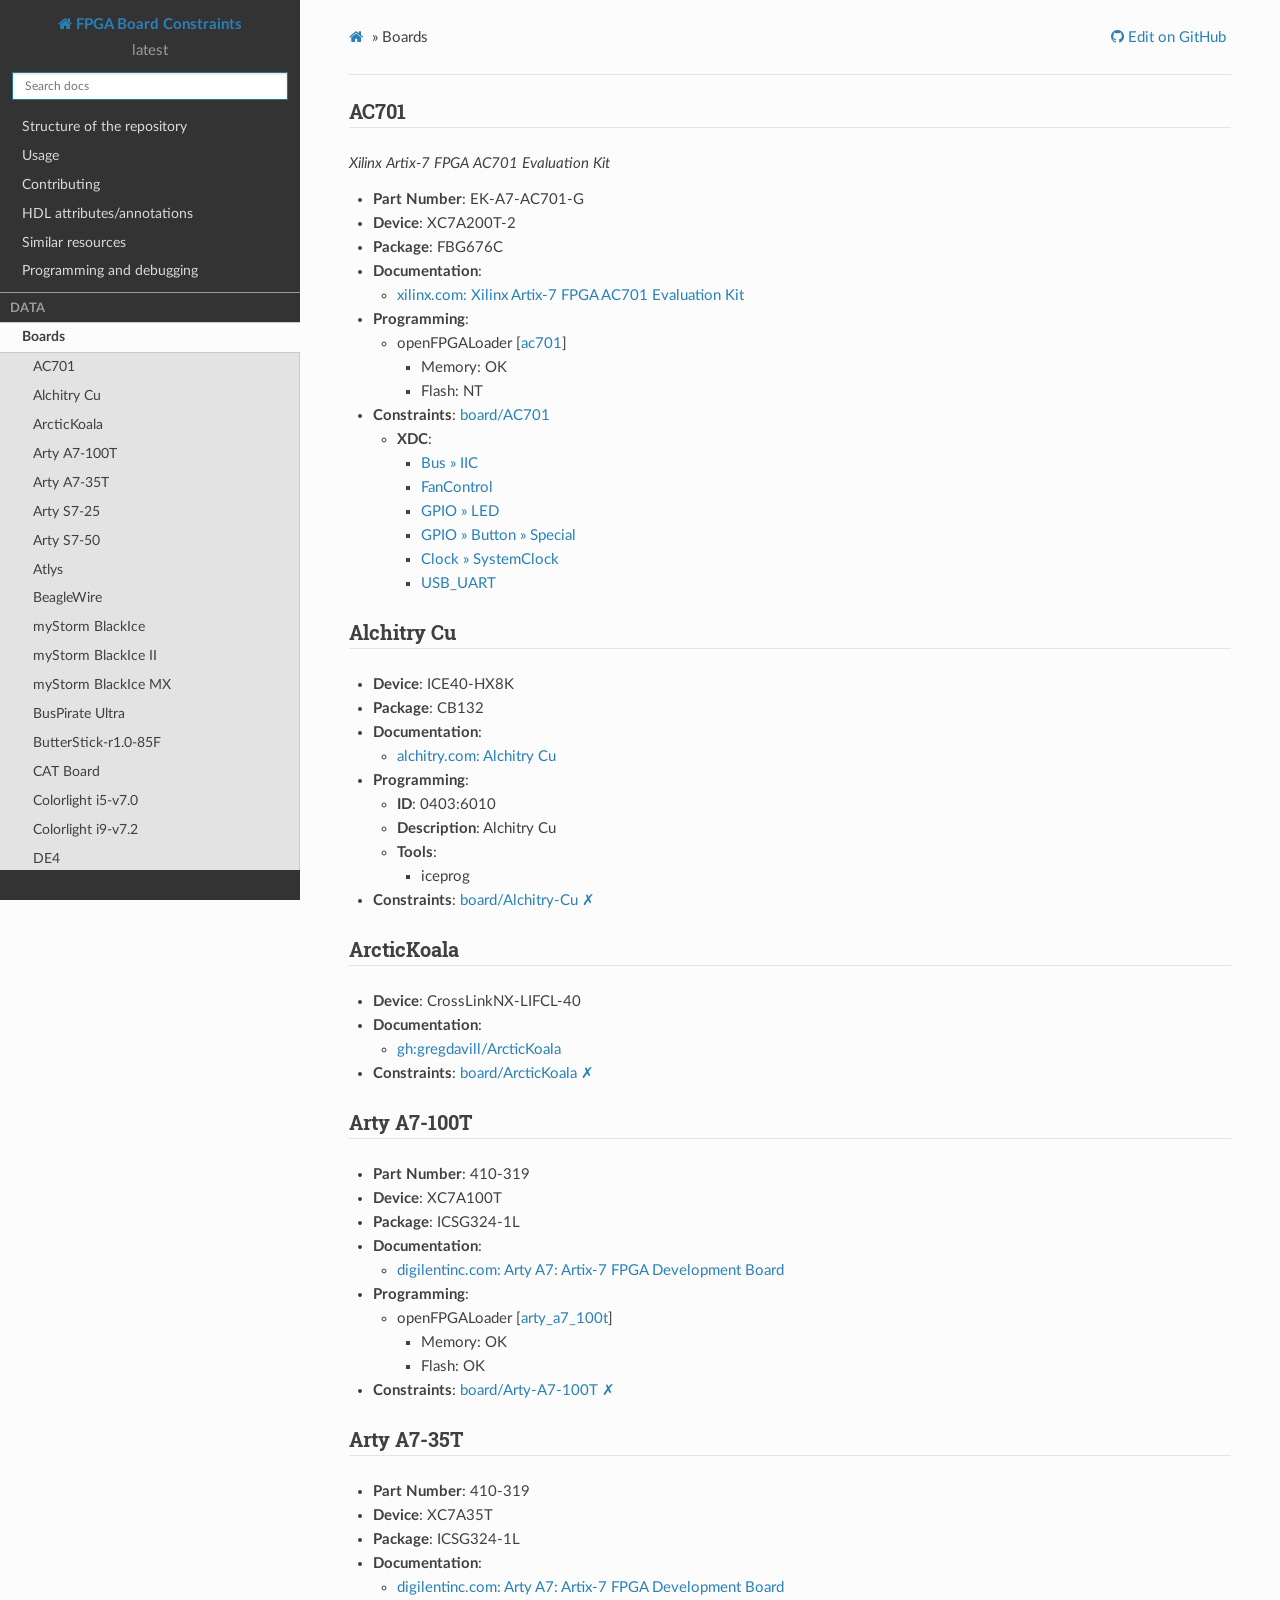
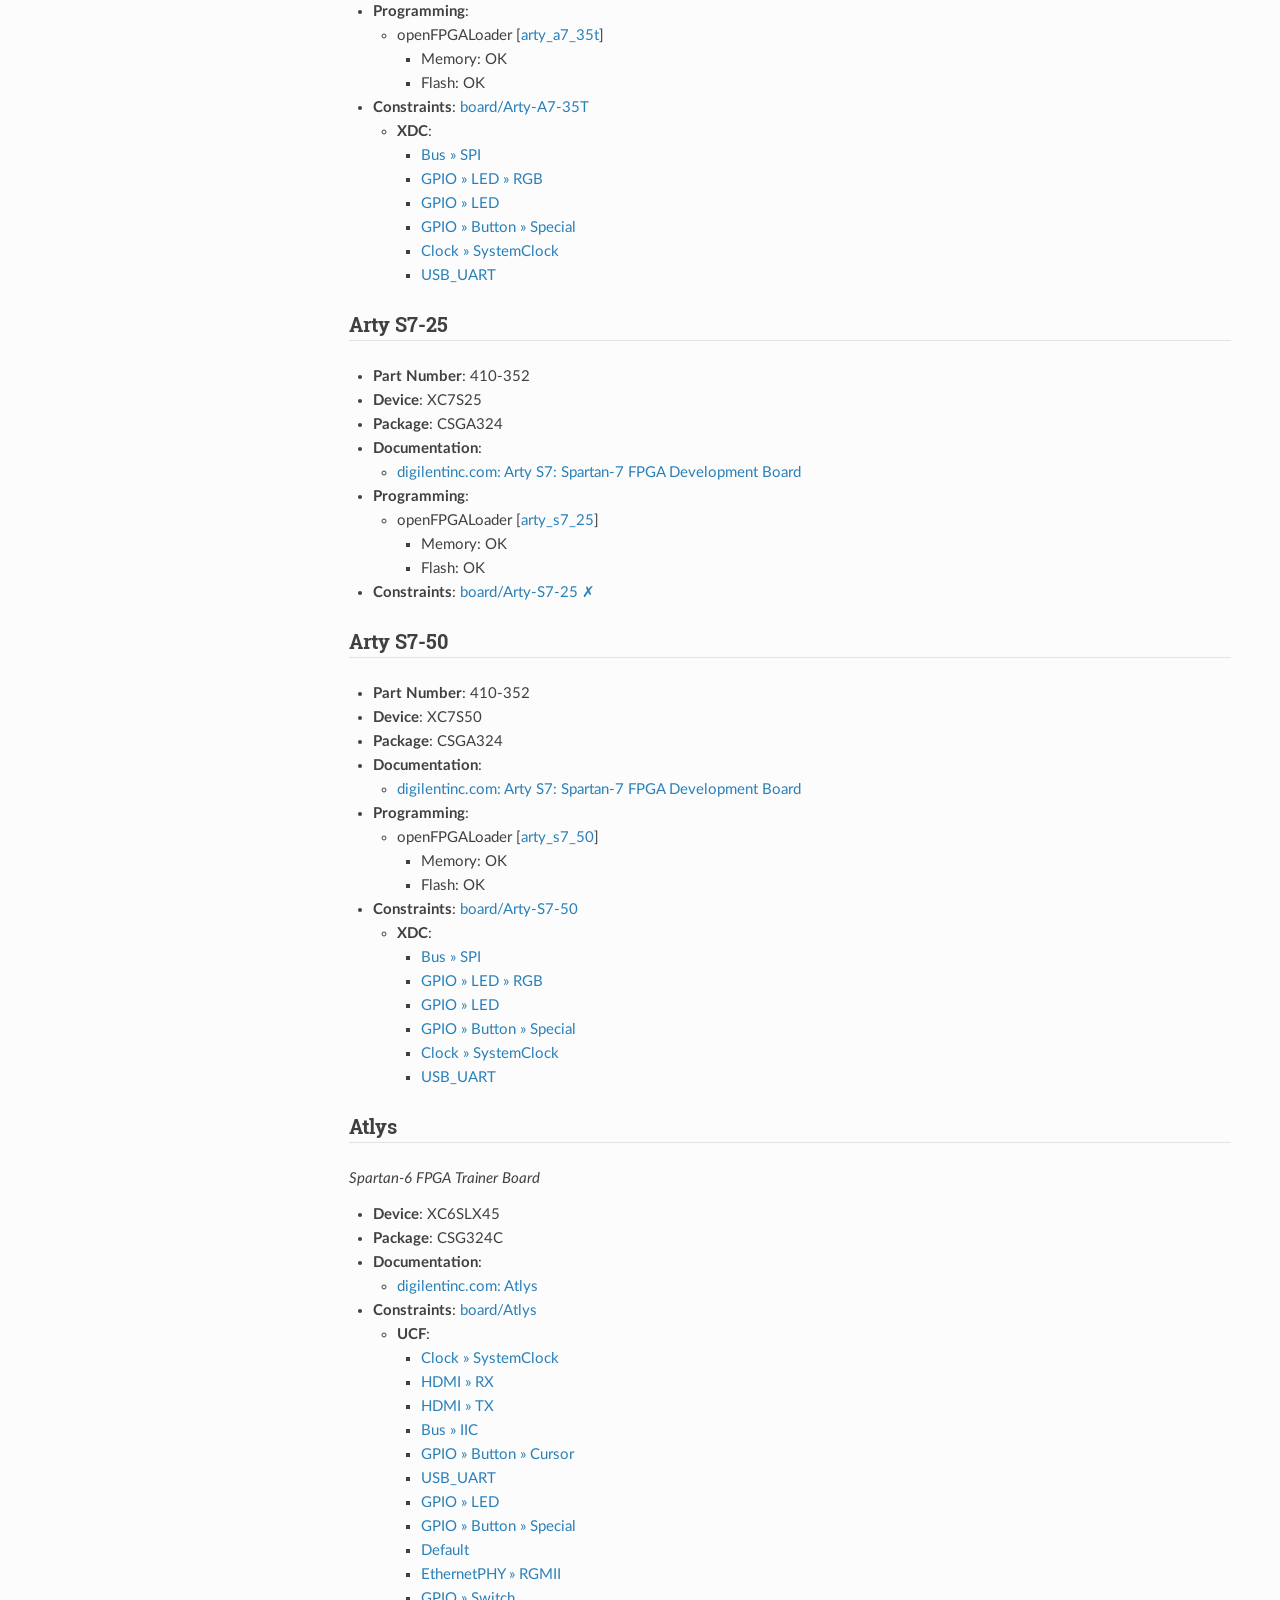
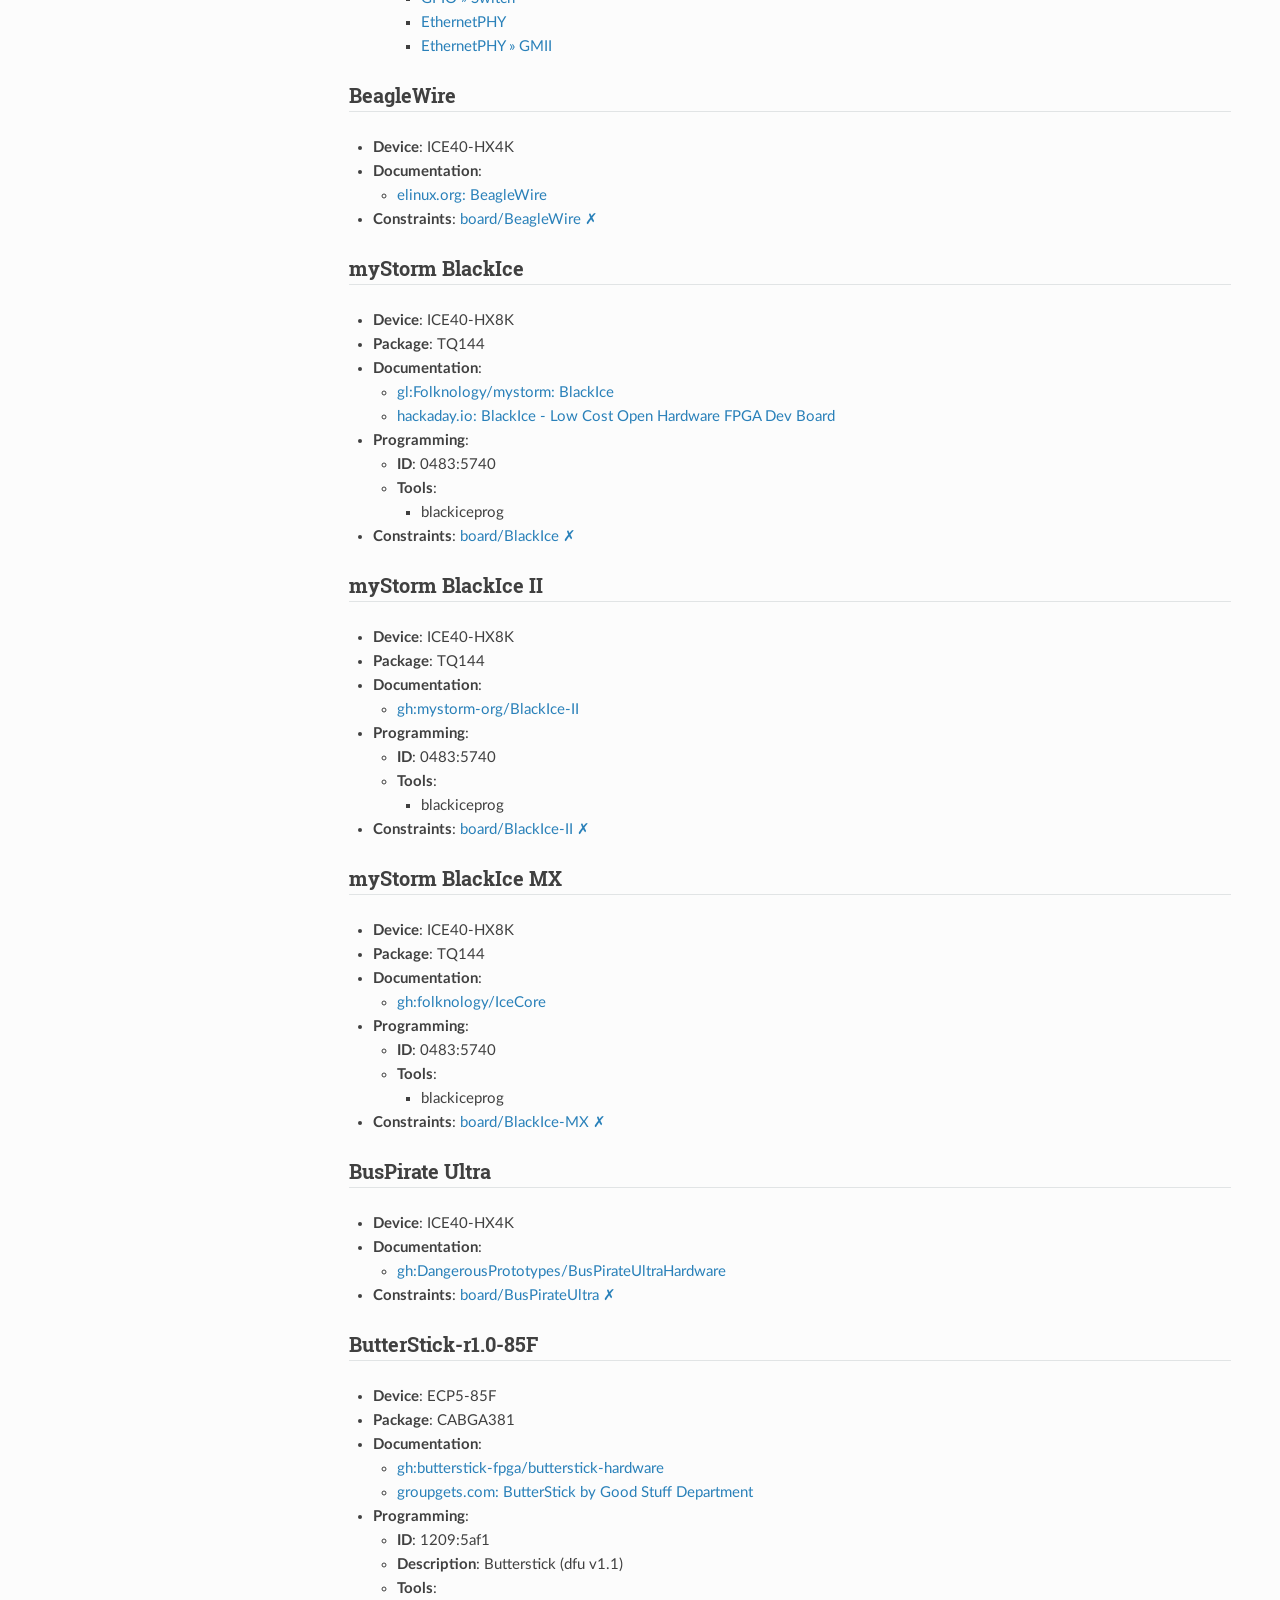
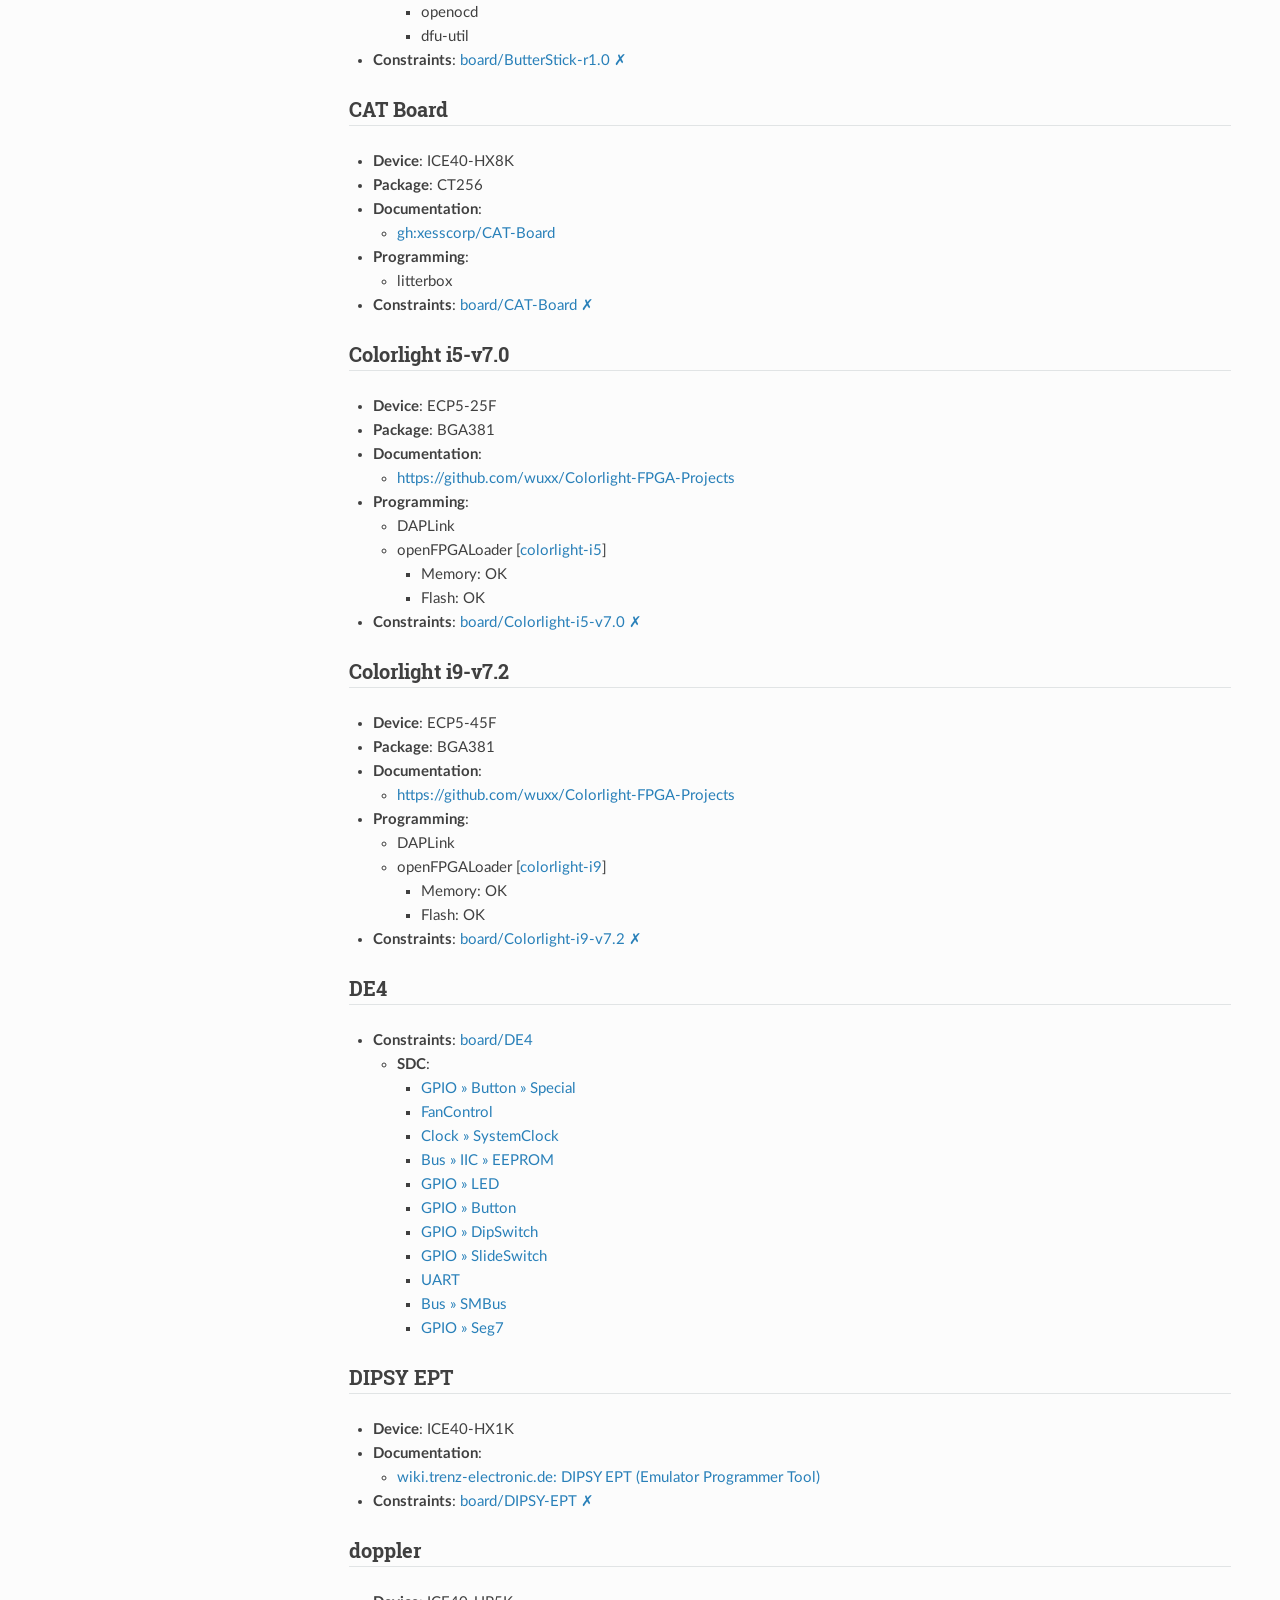
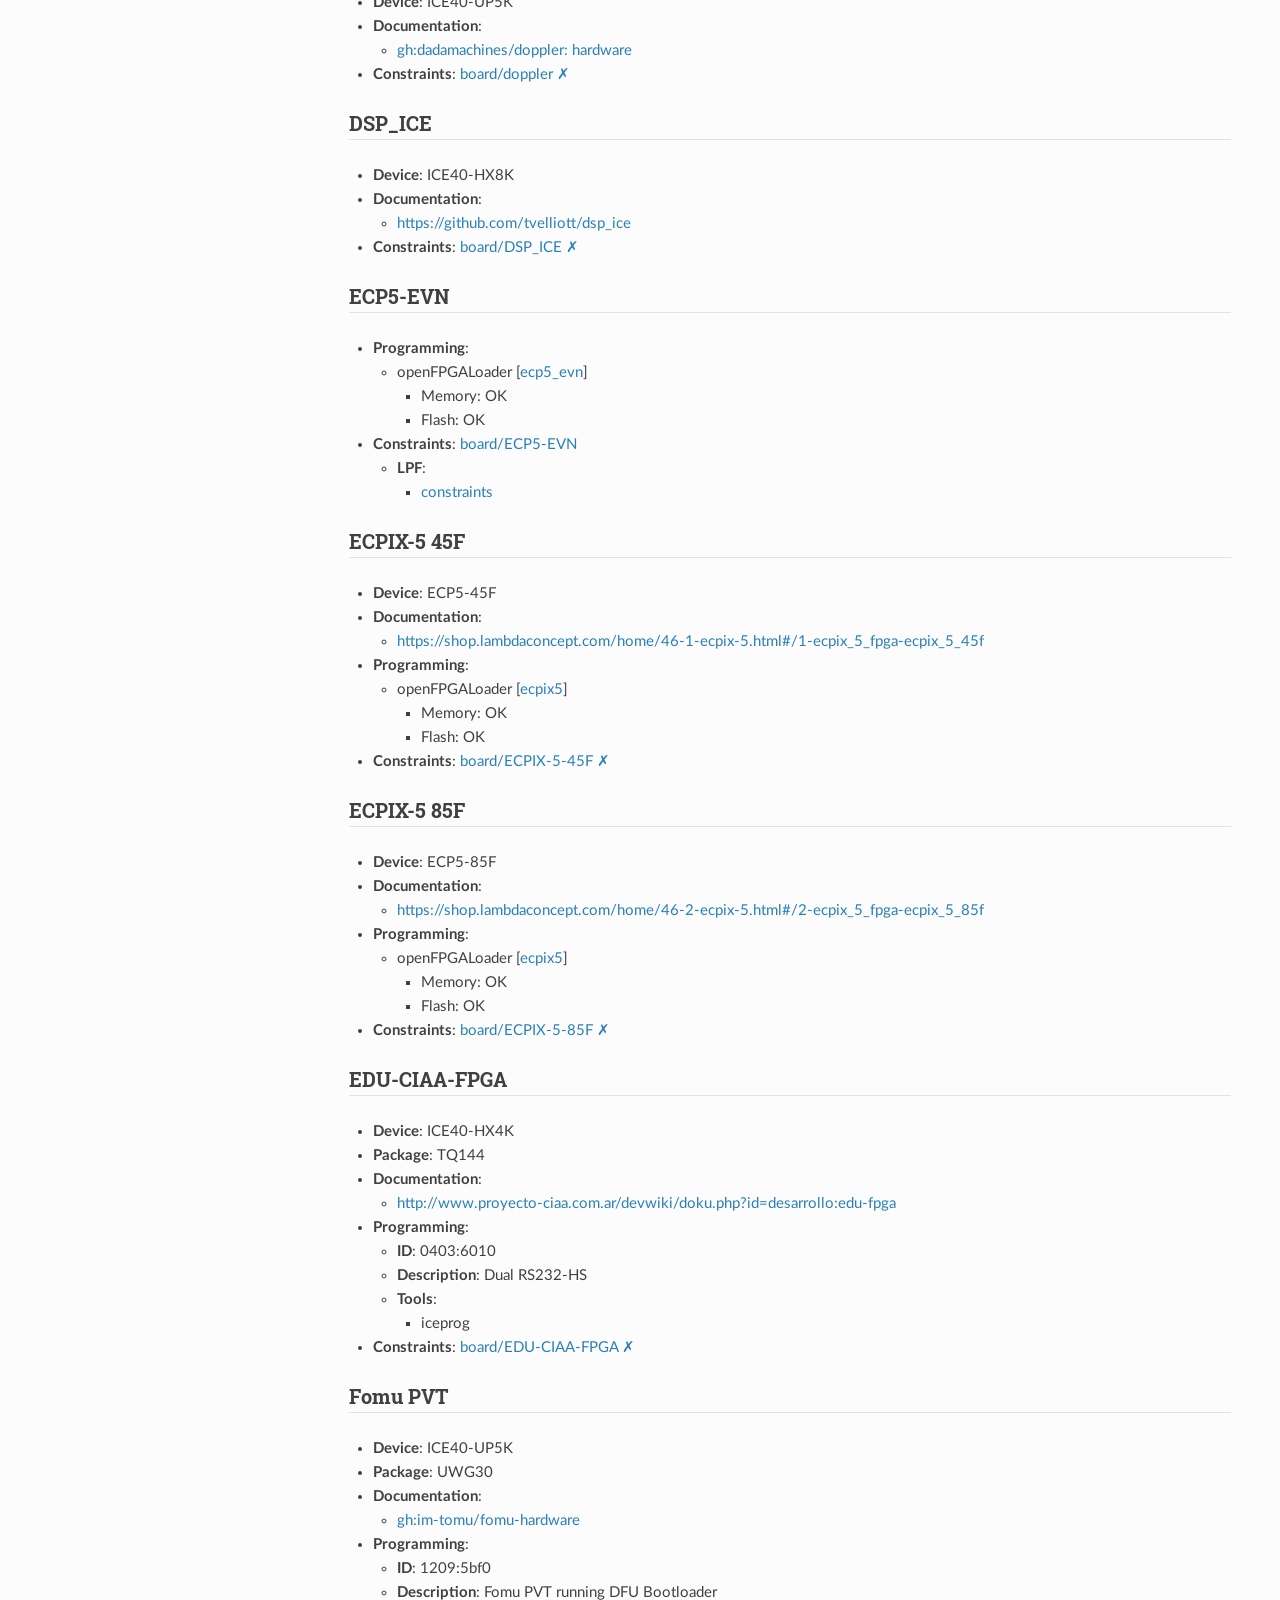
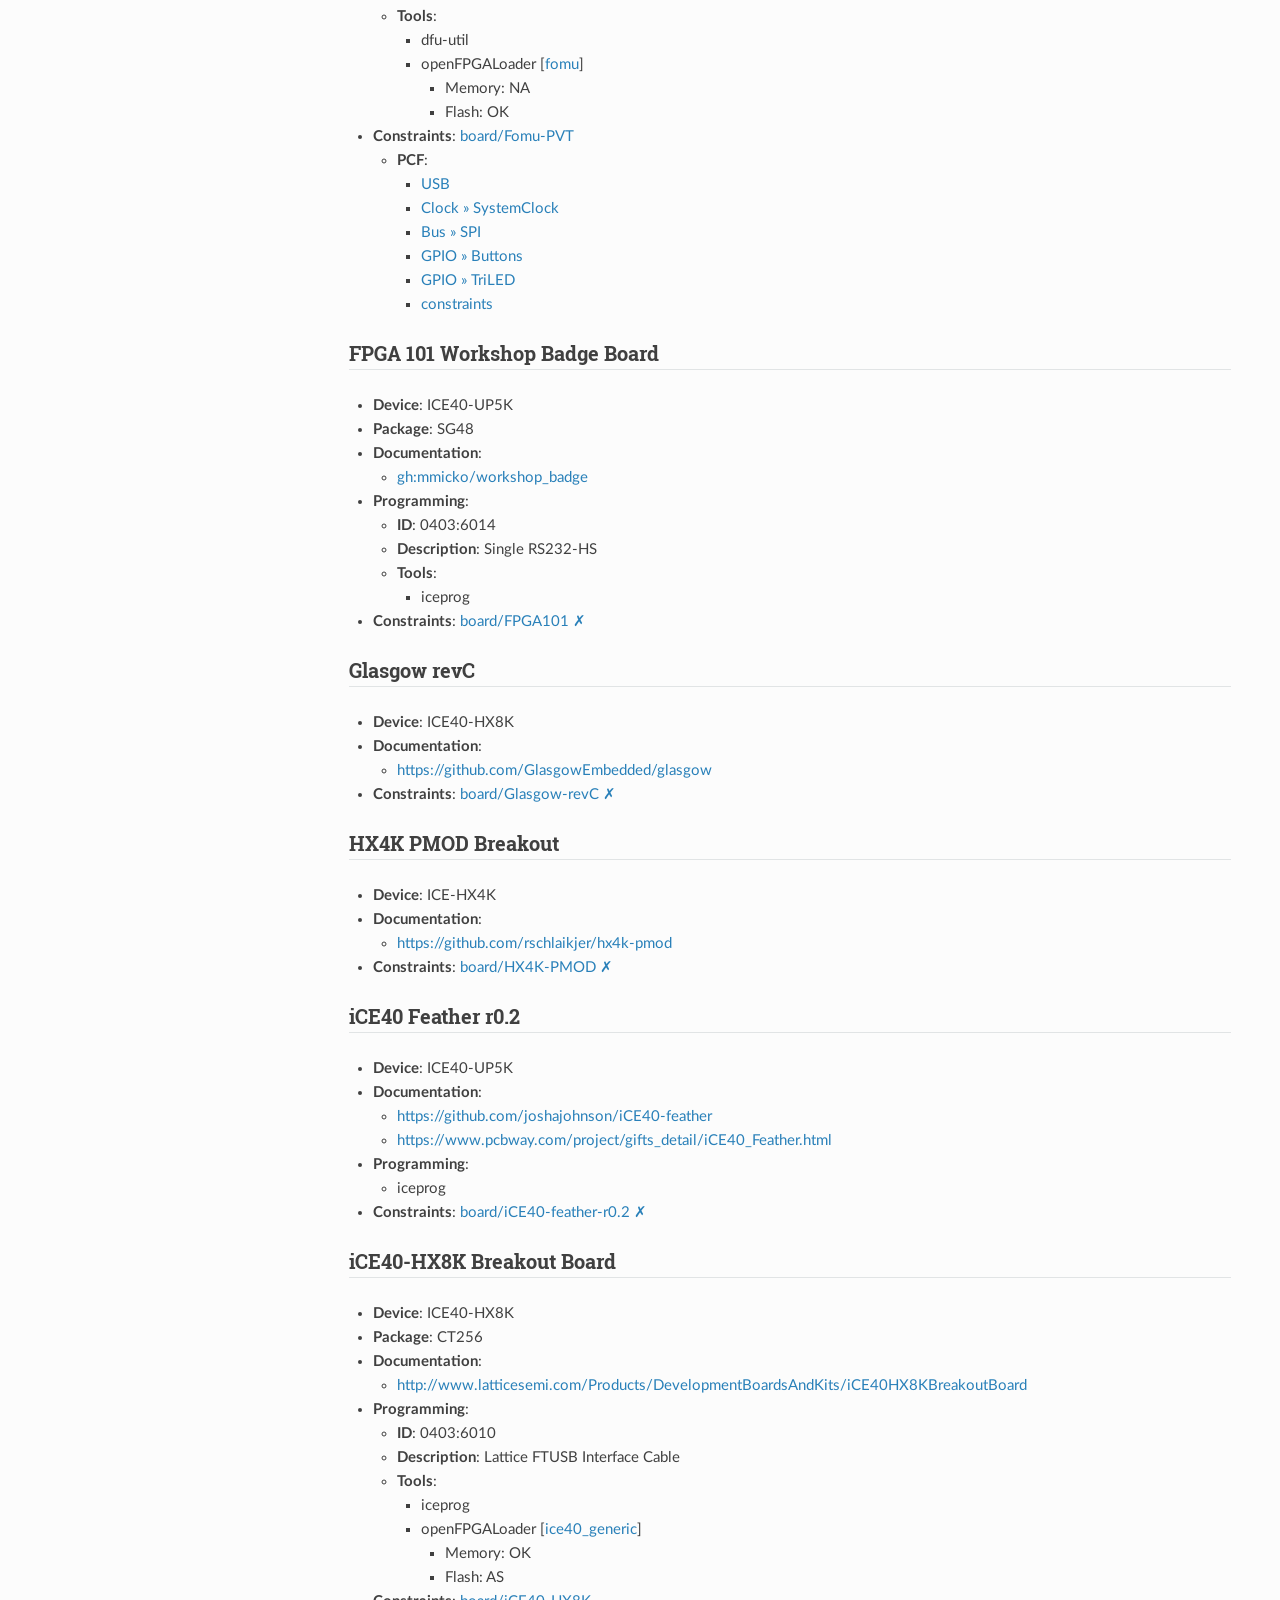
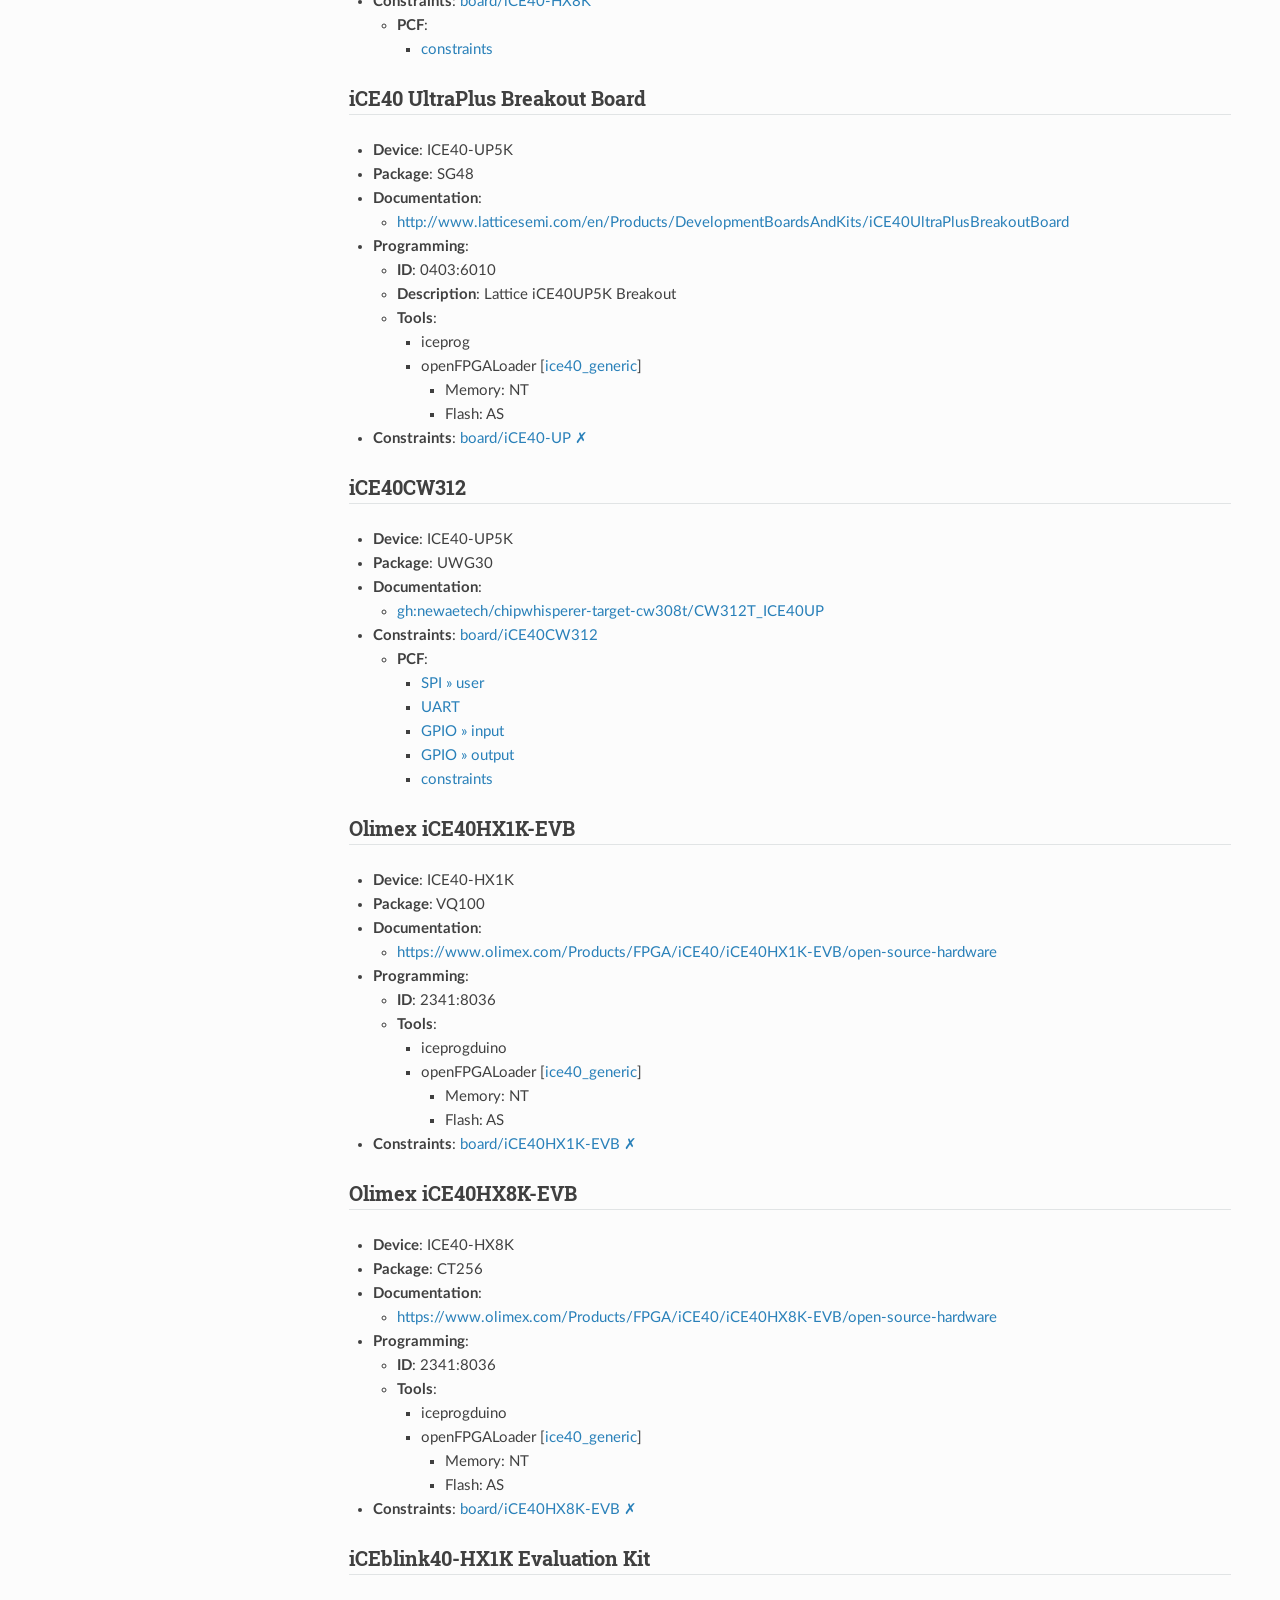
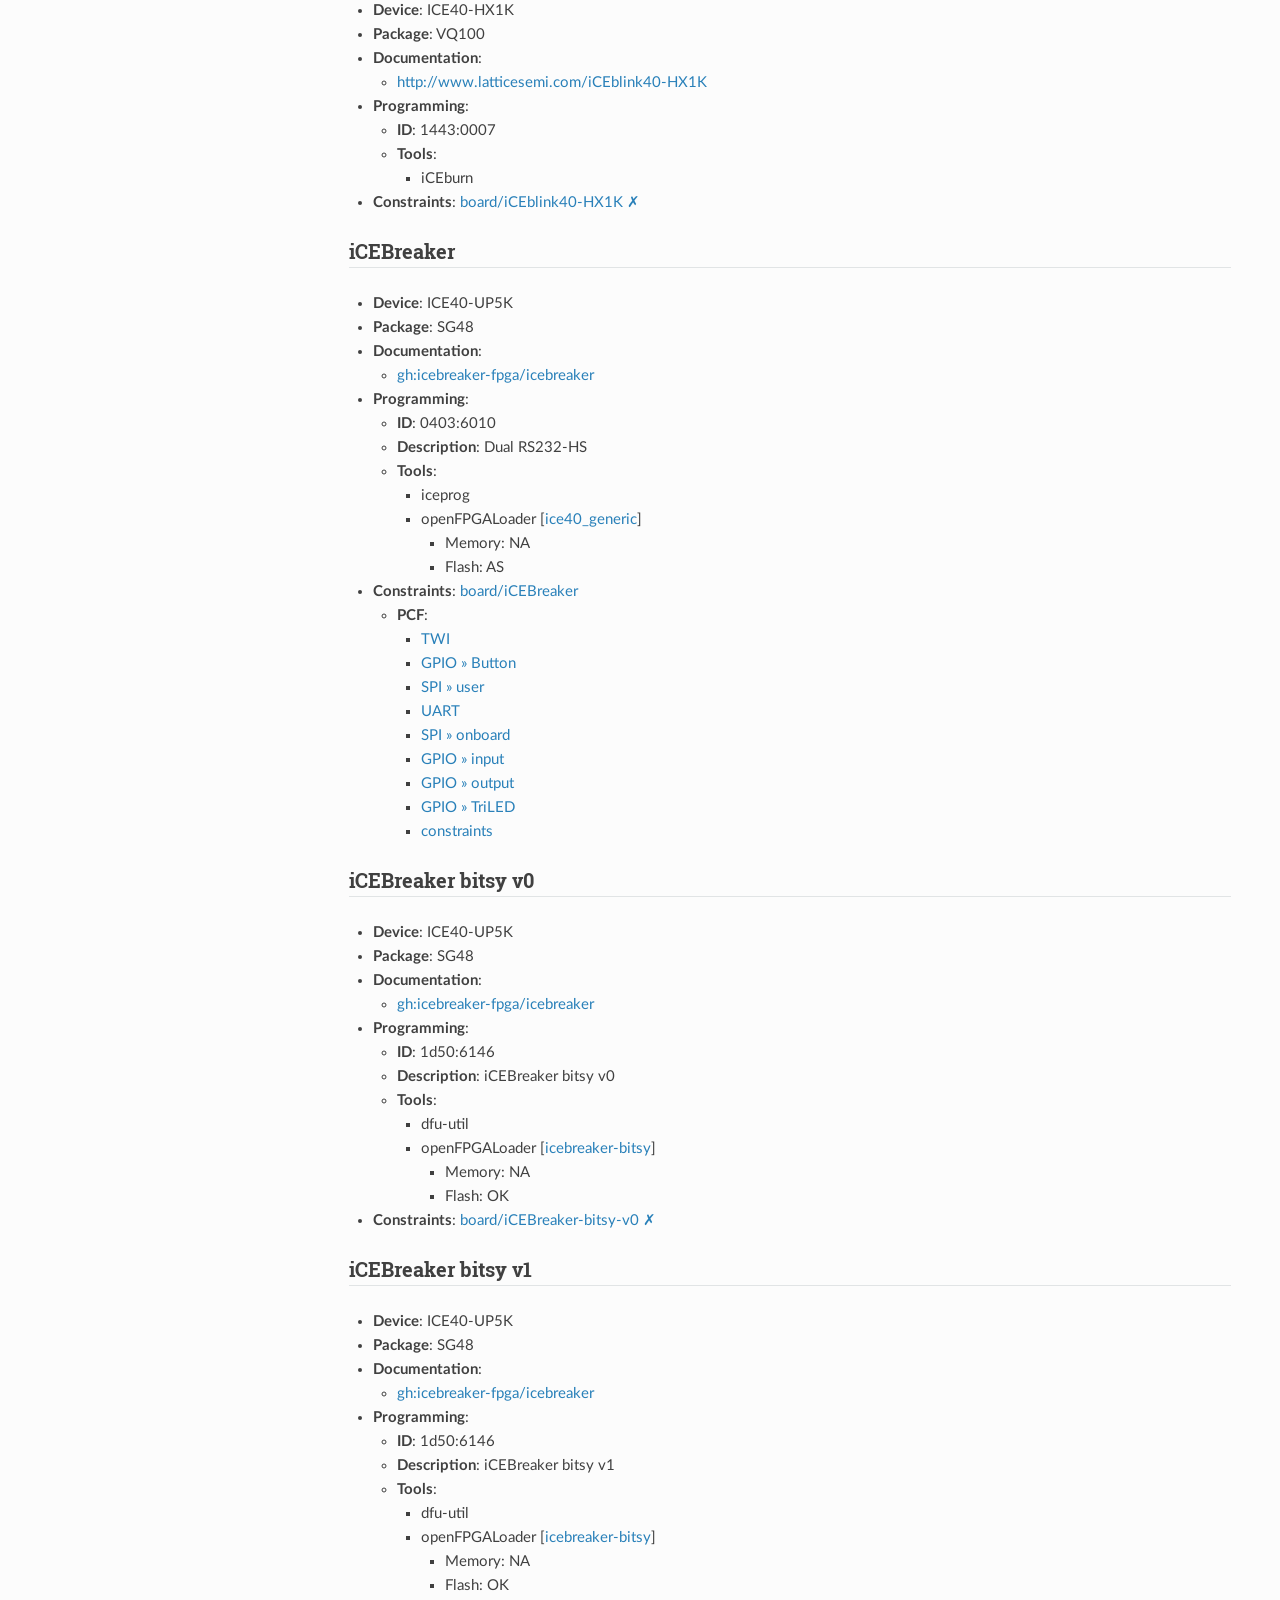
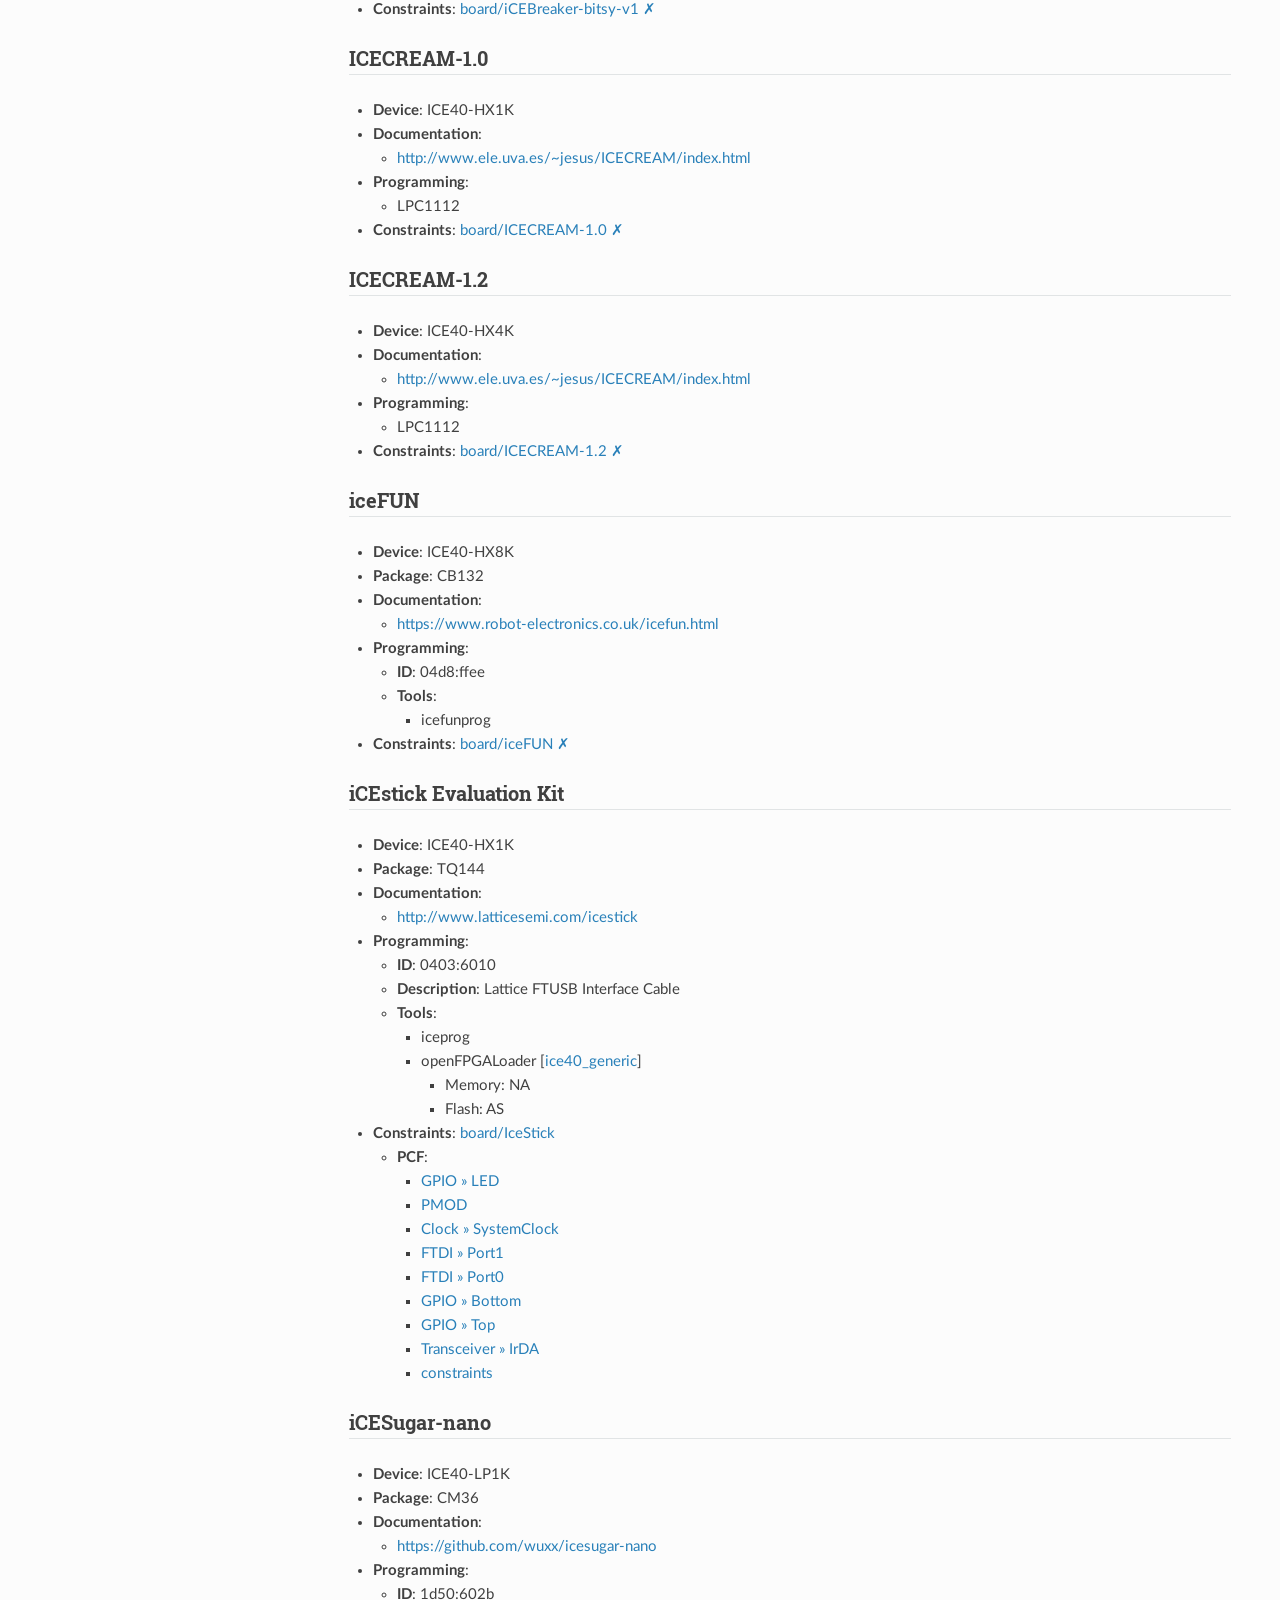
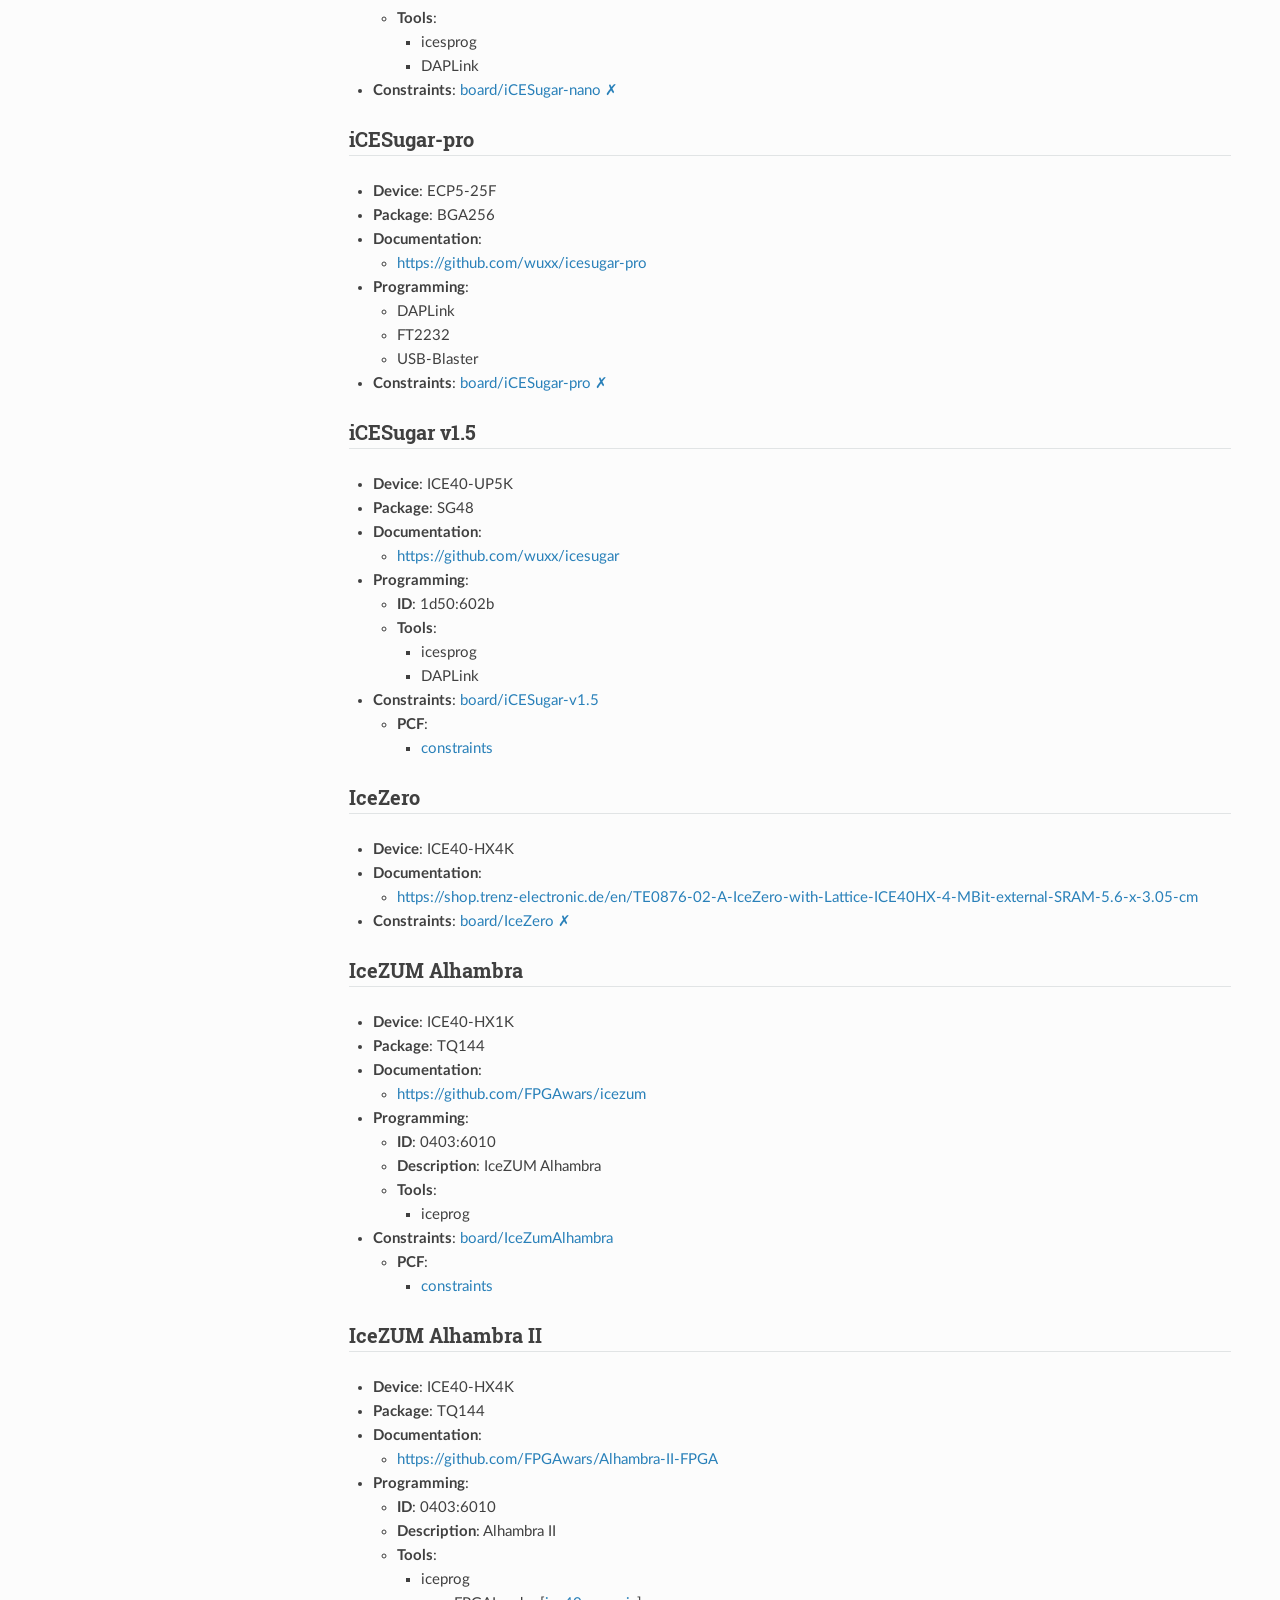
==== Data/Boards/index.html @ 7138a4c5 "update cd6ebf23edb1209c98b7d88b7167a4707e5372ef" ====
<!DOCTYPE html>
<html class="writer-html5" lang="en" >
<head>
  <meta charset="utf-8" /><meta name="viewport" content="width=device-width, initial-scale=1" />

  <meta name="viewport" content="width=device-width, initial-scale=1.0" />
  <title>Boards &mdash; FPGA Board Constraints latest documentation</title>
      <link rel="stylesheet" href="../../_static/pygments.css" type="text/css" />
      <link rel="stylesheet" href="../../_static/css/theme.css" type="text/css" />
  <!--[if lt IE 9]>
    <script src="../../_static/js/html5shiv.min.js"></script>
  <![endif]-->
  
        <script src="../../_static/documentation_options.js?v=c6e86fd7"></script>
        <script src="../../_static/doctools.js?v=888ff710"></script>
        <script src="../../_static/sphinx_highlight.js?v=dc90522c"></script>
    <script src="../../_static/js/theme.js"></script>
    <link rel="index" title="Index" href="../../genindex.html" />
    <link rel="search" title="Search" href="../../search.html" />
    <link rel="next" title="Devices" href="../Devices.html" />
    <link rel="prev" title="Programming and debugging" href="../../ProgDebug.html" /> 
</head>

<body class="wy-body-for-nav"> 
  <div class="wy-grid-for-nav">
    <nav data-toggle="wy-nav-shift" class="wy-nav-side">
      <div class="wy-side-scroll">
        <div class="wy-side-nav-search" >
            <a href="../../index.html" class="icon icon-home"> FPGA Board Constraints
          </a>
              <div class="version">
                latest
              </div>
<div role="search">
  <form id="rtd-search-form" class="wy-form" action="../../search.html" method="get">
    <input type="text" name="q" placeholder="Search docs" />
    <input type="hidden" name="check_keywords" value="yes" />
    <input type="hidden" name="area" value="default" />
  </form>
</div>
        </div><div class="wy-menu wy-menu-vertical" data-spy="affix" role="navigation" aria-label="Navigation menu">
              <ul>
<li class="toctree-l1"><a class="reference internal" href="../../Structure.html">Structure of the repository</a></li>
<li class="toctree-l1"><a class="reference internal" href="../../Usage.html">Usage</a></li>
<li class="toctree-l1"><a class="reference internal" href="../../Contributing.html">Contributing</a></li>
<li class="toctree-l1"><a class="reference internal" href="../../Attributes.html">HDL attributes/annotations</a></li>
<li class="toctree-l1"><a class="reference internal" href="../../Similar.html">Similar resources</a></li>
<li class="toctree-l1"><a class="reference internal" href="../../ProgDebug.html">Programming and debugging</a></li>
</ul>
<p class="caption" role="heading"><span class="caption-text">Data</span></p>
<ul class="current">
<li class="toctree-l1 current"><a class="current reference internal" href="#">Boards</a><ul>
<li class="toctree-l2"><a class="reference internal" href="#ac701">AC701</a></li>
<li class="toctree-l2"><a class="reference internal" href="#alchitry-cu">Alchitry Cu</a></li>
<li class="toctree-l2"><a class="reference internal" href="#arctickoala">ArcticKoala</a></li>
<li class="toctree-l2"><a class="reference internal" href="#arty-a7-100t">Arty A7-100T</a></li>
<li class="toctree-l2"><a class="reference internal" href="#arty-a7-35t">Arty A7-35T</a></li>
<li class="toctree-l2"><a class="reference internal" href="#arty-s7-25">Arty S7-25</a></li>
<li class="toctree-l2"><a class="reference internal" href="#arty-s7-50">Arty S7-50</a></li>
<li class="toctree-l2"><a class="reference internal" href="#atlys">Atlys</a></li>
<li class="toctree-l2"><a class="reference internal" href="#beaglewire">BeagleWire</a></li>
<li class="toctree-l2"><a class="reference internal" href="#mystorm-blackice">myStorm BlackIce</a></li>
<li class="toctree-l2"><a class="reference internal" href="#mystorm-blackice-ii">myStorm BlackIce II</a></li>
<li class="toctree-l2"><a class="reference internal" href="#mystorm-blackice-mx">myStorm BlackIce MX</a></li>
<li class="toctree-l2"><a class="reference internal" href="#buspirate-ultra">BusPirate Ultra</a></li>
<li class="toctree-l2"><a class="reference internal" href="#butterstick-r1-0-85f">ButterStick-r1.0-85F</a></li>
<li class="toctree-l2"><a class="reference internal" href="#cat-board">CAT Board</a></li>
<li class="toctree-l2"><a class="reference internal" href="#colorlight-i5-v7-0">Colorlight i5-v7.0</a></li>
<li class="toctree-l2"><a class="reference internal" href="#colorlight-i9-v7-2">Colorlight i9-v7.2</a></li>
<li class="toctree-l2"><a class="reference internal" href="#de4">DE4</a></li>
<li class="toctree-l2"><a class="reference internal" href="#dipsy-ept">DIPSY EPT</a></li>
<li class="toctree-l2"><a class="reference internal" href="#doppler">doppler</a></li>
<li class="toctree-l2"><a class="reference internal" href="#dsp-ice">DSP_ICE</a></li>
<li class="toctree-l2"><a class="reference internal" href="#ecp5-evn">ECP5-EVN</a></li>
<li class="toctree-l2"><a class="reference internal" href="#ecpix-5-45f">ECPIX-5 45F</a></li>
<li class="toctree-l2"><a class="reference internal" href="#ecpix-5-85f">ECPIX-5 85F</a></li>
<li class="toctree-l2"><a class="reference internal" href="#edu-ciaa-fpga">EDU-CIAA-FPGA</a></li>
<li class="toctree-l2"><a class="reference internal" href="#fomu-pvt">Fomu PVT</a></li>
<li class="toctree-l2"><a class="reference internal" href="#fpga-101-workshop-badge-board">FPGA 101 Workshop Badge Board</a></li>
<li class="toctree-l2"><a class="reference internal" href="#glasgow-revc">Glasgow revC</a></li>
<li class="toctree-l2"><a class="reference internal" href="#hx4k-pmod-breakout">HX4K PMOD Breakout</a></li>
<li class="toctree-l2"><a class="reference internal" href="#ice40-feather-r0-2">iCE40 Feather r0.2</a></li>
<li class="toctree-l2"><a class="reference internal" href="#ice40-hx8k-breakout-board">iCE40-HX8K Breakout Board</a></li>
<li class="toctree-l2"><a class="reference internal" href="#ice40-ultraplus-breakout-board">iCE40 UltraPlus Breakout Board</a></li>
<li class="toctree-l2"><a class="reference internal" href="#ice40cw312">iCE40CW312</a></li>
<li class="toctree-l2"><a class="reference internal" href="#olimex-ice40hx1k-evb">Olimex iCE40HX1K-EVB</a></li>
<li class="toctree-l2"><a class="reference internal" href="#olimex-ice40hx8k-evb">Olimex iCE40HX8K-EVB</a></li>
<li class="toctree-l2"><a class="reference internal" href="#iceblink40-hx1k-evaluation-kit">iCEblink40-HX1K Evaluation Kit</a></li>
<li class="toctree-l2"><a class="reference internal" href="#icebreaker">iCEBreaker</a></li>
<li class="toctree-l2"><a class="reference internal" href="#icebreaker-bitsy-v0">iCEBreaker bitsy v0</a></li>
<li class="toctree-l2"><a class="reference internal" href="#icebreaker-bitsy-v1">iCEBreaker bitsy v1</a></li>
<li class="toctree-l2"><a class="reference internal" href="#icecream-1-0">ICECREAM-1.0</a></li>
<li class="toctree-l2"><a class="reference internal" href="#icecream-1-2">ICECREAM-1.2</a></li>
<li class="toctree-l2"><a class="reference internal" href="#icefun">iceFUN</a></li>
<li class="toctree-l2"><a class="reference internal" href="#icestick-evaluation-kit">iCEstick Evaluation Kit</a></li>
<li class="toctree-l2"><a class="reference internal" href="#icesugar-nano">iCESugar-nano</a></li>
<li class="toctree-l2"><a class="reference internal" href="#icesugar-pro">iCESugar-pro</a></li>
<li class="toctree-l2"><a class="reference internal" href="#icesugar-v1-5">iCESugar v1.5</a></li>
<li class="toctree-l2"><a class="reference internal" href="#icezero">IceZero</a></li>
<li class="toctree-l2"><a class="reference internal" href="#icezum-alhambra">IceZUM Alhambra</a></li>
<li class="toctree-l2"><a class="reference internal" href="#icezum-alhambra-ii">IceZUM Alhambra II</a></li>
<li class="toctree-l2"><a class="reference internal" href="#icoboard-v1-0">icoBOARD v1.0</a></li>
<li class="toctree-l2"><a class="reference internal" href="#kc705">KC705</a></li>
<li class="toctree-l2"><a class="reference internal" href="#kefir-i-ice40-hx4k">Kéfir I iCE40-HX4K</a></li>
<li class="toctree-l2"><a class="reference internal" href="#litefury">Litefury</a></li>
<li class="toctree-l2"><a class="reference internal" href="#manila-ice">manila iCE</a></li>
<li class="toctree-l2"><a class="reference internal" href="#mercury-2-a7-100t">Mercury 2 A7-100T</a></li>
<li class="toctree-l2"><a class="reference internal" href="#mercury-2-a7-35t">Mercury 2 A7-35T</a></li>
<li class="toctree-l2"><a class="reference internal" href="#ml505">ML505</a></li>
<li class="toctree-l2"><a class="reference internal" href="#ml506">ML506</a></li>
<li class="toctree-l2"><a class="reference internal" href="#ml605">ML605</a></li>
<li class="toctree-l2"><a class="reference internal" href="#mnt-reform-kintex-7-som">MNT Reform Kintex-7 SoM</a></li>
<li class="toctree-l2"><a class="reference internal" href="#nandland-go-board">Nandland Go board</a></li>
<li class="toctree-l2"><a class="reference internal" href="#nexys-4">Nexys 4</a></li>
<li class="toctree-l2"><a class="reference internal" href="#nexys-4-ddr">Nexys 4 DDR</a></li>
<li class="toctree-l2"><a class="reference internal" href="#openfpga">openFPGA</a></li>
<li class="toctree-l2"><a class="reference internal" href="#orangecrab-r0-2-25f">OrangeCrab-r0.2-25F</a></li>
<li class="toctree-l2"><a class="reference internal" href="#pergola">Pergola</a></li>
<li class="toctree-l2"><a class="reference internal" href="#picoevb">PicoEVB</a></li>
<li class="toctree-l2"><a class="reference internal" href="#pygmy-stamp-board">Pygmy Stamp Board</a></li>
<li class="toctree-l2"><a class="reference internal" href="#qomu">Qomu</a></li>
<li class="toctree-l2"><a class="reference internal" href="#quickfeather">QuickFeather</a></li>
<li class="toctree-l2"><a class="reference internal" href="#spartan-3-starter-kit">Spartan-3 Starter Kit</a></li>
<li class="toctree-l2"><a class="reference internal" href="#tinyfpga-b2">TinyFPGA B2</a></li>
<li class="toctree-l2"><a class="reference internal" href="#tinyfpga-bx">TinyFPGA-BX</a></li>
<li class="toctree-l2"><a class="reference internal" href="#ulx3s-12f">ULX3S 12F</a></li>
<li class="toctree-l2"><a class="reference internal" href="#ulx3s-25f">ULX3S 25F</a></li>
<li class="toctree-l2"><a class="reference internal" href="#ulx3s-45f">ULX3S 45F</a></li>
<li class="toctree-l2"><a class="reference internal" href="#ulx3s-85f">ULX3S 85F</a></li>
<li class="toctree-l2"><a class="reference internal" href="#upduino-v1-0">UPDuino v1.0</a></li>
<li class="toctree-l2"><a class="reference internal" href="#upduino-v2-0">UPDuino v2.0</a></li>
<li class="toctree-l2"><a class="reference internal" href="#upduino-v2-1">UPDuino v2.1</a></li>
<li class="toctree-l2"><a class="reference internal" href="#upduino-v3-0">UPDuino v3.0</a></li>
<li class="toctree-l2"><a class="reference internal" href="#vc707">VC707</a></li>
<li class="toctree-l2"><a class="reference internal" href="#xupv5">XUPV5</a></li>
<li class="toctree-l2"><a class="reference internal" href="#zc706">ZC706</a></li>
<li class="toctree-l2"><a class="reference internal" href="#zedboard">ZedBoard</a></li>
</ul>
</li>
<li class="toctree-l1"><a class="reference internal" href="../Devices.html">Devices</a></li>
<li class="toctree-l1"><a class="reference internal" href="../Flash.html">Flash</a></li>
<li class="toctree-l1"><a class="reference internal" href="../SDRAM.html">SDRAM</a></li>
</ul>
<p class="caption" role="heading"><span class="caption-text">Appendix</span></p>
<ul>
<li class="toctree-l1"><a class="reference internal" href="../../References.html">References</a></li>
</ul>

        </div>
      </div>
    </nav>

    <section data-toggle="wy-nav-shift" class="wy-nav-content-wrap"><nav class="wy-nav-top" aria-label="Mobile navigation menu" >
          <i data-toggle="wy-nav-top" class="fa fa-bars"></i>
          <a href="../../index.html">FPGA Board Constraints</a>
      </nav>

      <div class="wy-nav-content">
        <div class="rst-content">
        
          
            <div role="navigation" aria-label="Page navigation">
  <ul class="wy-breadcrumbs">
      <li><a href="../../index.html" class="icon icon-home"></a> &raquo;</li>
      <li>Boards</li>
      <li class="wy-breadcrumbs-aside">
              <a href="https://github.com/hdl/constraints/blob/main/doc/Data/Boards/index.rst" class="fa fa-github"> Edit on GitHub</a>
      </li>
  </ul>
  <hr/>
</div>
          
          <div role="main" class="document" itemscope="itemscope" itemtype="http://schema.org/Article">
           <div itemprop="articleBody">
             
  <section id="boards">
<span id="data-boards"></span><h1>Boards<a class="headerlink" href="#boards" title="Link to this heading">¶</a></h1>
<section id="ac701">
<span id="boards-ac701"></span><h2>AC701<a class="headerlink" href="#ac701" title="Link to this heading">¶</a></h2>
<p><em>Xilinx Artix-7 FPGA AC701 Evaluation Kit</em></p>
<ul class="simple">
<li><p><strong>Part Number</strong>: EK-A7-AC701-G</p></li>
<li><p><strong>Device</strong>: XC7A200T-2</p></li>
<li><p><strong>Package</strong>: FBG676C</p></li>
<li><p><strong>Documentation</strong>:</p>
<ul>
<li><p><a class="reference external" href="https://www.xilinx.com/products/boards-and-kits/ek-a7-ac701-g.html">xilinx.com: Xilinx Artix-7 FPGA AC701 Evaluation Kit</a></p></li>
</ul>
</li>
<li><p><strong>Programming</strong>:</p>
<ul>
<li><p>openFPGALoader [<a class="reference external" href="https://trabucayre.github.io/openFPGALoader/compatibility/board.html#compatibility-boards" title="(in openFPGALoader: universal utility for programming FPGA vlatest)"><span class="xref std std-ref">ac701</span></a>]</p>
<ul>
<li><p>Memory: OK</p></li>
<li><p>Flash: NT</p></li>
</ul>
</li>
</ul>
</li>
<li><p><strong>Constraints</strong>: <a class="reference external" href="https://github.com/hdl/constraints/blob/main/board/AC701">board/AC701</a></p>
<ul>
<li><p><strong>XDC</strong>:</p>
<ul>
<li><p><a class="reference external" href="https://github.com/hdl/constraints/blob/main/board/AC701/Bus.IIC.xdc">Bus » IIC</a></p></li>
<li><p><a class="reference external" href="https://github.com/hdl/constraints/blob/main/board/AC701/FanControl.xdc">FanControl</a></p></li>
<li><p><a class="reference external" href="https://github.com/hdl/constraints/blob/main/board/AC701/GPIO.LED.xdc">GPIO » LED</a></p></li>
<li><p><a class="reference external" href="https://github.com/hdl/constraints/blob/main/board/AC701/GPIO.Button.Special.xdc">GPIO » Button » Special</a></p></li>
<li><p><a class="reference external" href="https://github.com/hdl/constraints/blob/main/board/AC701/Clock.SystemClock.xdc">Clock » SystemClock</a></p></li>
<li><p><a class="reference external" href="https://github.com/hdl/constraints/blob/main/board/AC701/USB_UART.xdc">USB_UART</a></p></li>
</ul>
</li>
</ul>
</li>
</ul>
</section>
<section id="alchitry-cu">
<span id="boards-alchitry-cu"></span><h2>Alchitry Cu<a class="headerlink" href="#alchitry-cu" title="Link to this heading">¶</a></h2>
<ul class="simple">
<li><p><strong>Device</strong>: ICE40-HX8K</p></li>
<li><p><strong>Package</strong>: CB132</p></li>
<li><p><strong>Documentation</strong>:</p>
<ul>
<li><p><a class="reference external" href="https://alchitry.com/boards/cu">alchitry.com: Alchitry Cu</a></p></li>
</ul>
</li>
<li><p><strong>Programming</strong>:</p>
<ul>
<li><p><strong>ID</strong>: 0403:6010</p></li>
<li><p><strong>Description</strong>: Alchitry Cu</p></li>
<li><p><strong>Tools</strong>:</p>
<ul>
<li><p>iceprog</p></li>
</ul>
</li>
</ul>
</li>
<li><p><strong>Constraints</strong>: <a class="reference external" href="https://github.com/hdl/constraints/blob/main/board/Alchitry-Cu">board/Alchitry-Cu ✗</a></p></li>
</ul>
</section>
<section id="arctickoala">
<span id="boards-arctickoala"></span><h2>ArcticKoala<a class="headerlink" href="#arctickoala" title="Link to this heading">¶</a></h2>
<ul class="simple">
<li><p><strong>Device</strong>: CrossLinkNX-LIFCL-40</p></li>
<li><p><strong>Documentation</strong>:</p>
<ul>
<li><p><a class="reference external" href="https://github.com/gregdavill/ArcticKoala">gh:gregdavill/ArcticKoala</a></p></li>
</ul>
</li>
<li><p><strong>Constraints</strong>: <a class="reference external" href="https://github.com/hdl/constraints/blob/main/board/ArcticKoala">board/ArcticKoala ✗</a></p></li>
</ul>
</section>
<section id="arty-a7-100t">
<span id="boards-arty-a7-100t"></span><h2>Arty A7-100T<a class="headerlink" href="#arty-a7-100t" title="Link to this heading">¶</a></h2>
<ul class="simple">
<li><p><strong>Part Number</strong>: 410-319</p></li>
<li><p><strong>Device</strong>: XC7A100T</p></li>
<li><p><strong>Package</strong>: ICSG324-1L</p></li>
<li><p><strong>Documentation</strong>:</p>
<ul>
<li><p><a class="reference external" href="https://store.digilentinc.com/arty-a7-artix-7-fpga-development-board-for-makers-and-hobbyists/">digilentinc.com: Arty A7: Artix-7 FPGA Development Board</a></p></li>
</ul>
</li>
<li><p><strong>Programming</strong>:</p>
<ul>
<li><p>openFPGALoader [<a class="reference external" href="https://trabucayre.github.io/openFPGALoader/compatibility/board.html#compatibility-boards" title="(in openFPGALoader: universal utility for programming FPGA vlatest)"><span class="xref std std-ref">arty_a7_100t</span></a>]</p>
<ul>
<li><p>Memory: OK</p></li>
<li><p>Flash: OK</p></li>
</ul>
</li>
</ul>
</li>
<li><p><strong>Constraints</strong>: <a class="reference external" href="https://github.com/hdl/constraints/blob/main/board/Arty-A7-100T">board/Arty-A7-100T ✗</a></p></li>
</ul>
</section>
<section id="arty-a7-35t">
<span id="boards-arty-a7-35t"></span><h2>Arty A7-35T<a class="headerlink" href="#arty-a7-35t" title="Link to this heading">¶</a></h2>
<ul class="simple">
<li><p><strong>Part Number</strong>: 410-319</p></li>
<li><p><strong>Device</strong>: XC7A35T</p></li>
<li><p><strong>Package</strong>: ICSG324-1L</p></li>
<li><p><strong>Documentation</strong>:</p>
<ul>
<li><p><a class="reference external" href="https://store.digilentinc.com/arty-a7-artix-7-fpga-development-board-for-makers-and-hobbyists/">digilentinc.com: Arty A7: Artix-7 FPGA Development Board</a></p></li>
</ul>
</li>
<li><p><strong>Programming</strong>:</p>
<ul>
<li><p>openFPGALoader [<a class="reference external" href="https://trabucayre.github.io/openFPGALoader/compatibility/board.html#compatibility-boards" title="(in openFPGALoader: universal utility for programming FPGA vlatest)"><span class="xref std std-ref">arty_a7_35t</span></a>]</p>
<ul>
<li><p>Memory: OK</p></li>
<li><p>Flash: OK</p></li>
</ul>
</li>
</ul>
</li>
<li><p><strong>Constraints</strong>: <a class="reference external" href="https://github.com/hdl/constraints/blob/main/board/Arty-A7-35T">board/Arty-A7-35T</a></p>
<ul>
<li><p><strong>XDC</strong>:</p>
<ul>
<li><p><a class="reference external" href="https://github.com/hdl/constraints/blob/main/board/Arty-A7-35T/Bus.SPI.xdc">Bus » SPI</a></p></li>
<li><p><a class="reference external" href="https://github.com/hdl/constraints/blob/main/board/Arty-A7-35T/GPIO.LED.RGB.xdc">GPIO » LED » RGB</a></p></li>
<li><p><a class="reference external" href="https://github.com/hdl/constraints/blob/main/board/Arty-A7-35T/GPIO.LED.xdc">GPIO » LED</a></p></li>
<li><p><a class="reference external" href="https://github.com/hdl/constraints/blob/main/board/Arty-A7-35T/GPIO.Button.Special.xdc">GPIO » Button » Special</a></p></li>
<li><p><a class="reference external" href="https://github.com/hdl/constraints/blob/main/board/Arty-A7-35T/Clock.SystemClock.xdc">Clock » SystemClock</a></p></li>
<li><p><a class="reference external" href="https://github.com/hdl/constraints/blob/main/board/Arty-A7-35T/USB_UART.xdc">USB_UART</a></p></li>
</ul>
</li>
</ul>
</li>
</ul>
</section>
<section id="arty-s7-25">
<span id="boards-arty-s7-25"></span><h2>Arty S7-25<a class="headerlink" href="#arty-s7-25" title="Link to this heading">¶</a></h2>
<ul class="simple">
<li><p><strong>Part Number</strong>: 410-352</p></li>
<li><p><strong>Device</strong>: XC7S25</p></li>
<li><p><strong>Package</strong>: CSGA324</p></li>
<li><p><strong>Documentation</strong>:</p>
<ul>
<li><p><a class="reference external" href="https://store.digilentinc.com/arty-s7-spartan-7-fpga-board-for-hobbyists-and-makers/">digilentinc.com: Arty S7: Spartan-7 FPGA Development Board</a></p></li>
</ul>
</li>
<li><p><strong>Programming</strong>:</p>
<ul>
<li><p>openFPGALoader [<a class="reference external" href="https://trabucayre.github.io/openFPGALoader/compatibility/board.html#compatibility-boards" title="(in openFPGALoader: universal utility for programming FPGA vlatest)"><span class="xref std std-ref">arty_s7_25</span></a>]</p>
<ul>
<li><p>Memory: OK</p></li>
<li><p>Flash: OK</p></li>
</ul>
</li>
</ul>
</li>
<li><p><strong>Constraints</strong>: <a class="reference external" href="https://github.com/hdl/constraints/blob/main/board/Arty-S7-25">board/Arty-S7-25 ✗</a></p></li>
</ul>
</section>
<section id="arty-s7-50">
<span id="boards-arty-s7-50"></span><h2>Arty S7-50<a class="headerlink" href="#arty-s7-50" title="Link to this heading">¶</a></h2>
<ul class="simple">
<li><p><strong>Part Number</strong>: 410-352</p></li>
<li><p><strong>Device</strong>: XC7S50</p></li>
<li><p><strong>Package</strong>: CSGA324</p></li>
<li><p><strong>Documentation</strong>:</p>
<ul>
<li><p><a class="reference external" href="https://store.digilentinc.com/arty-s7-spartan-7-fpga-board-for-hobbyists-and-makers/">digilentinc.com: Arty S7: Spartan-7 FPGA Development Board</a></p></li>
</ul>
</li>
<li><p><strong>Programming</strong>:</p>
<ul>
<li><p>openFPGALoader [<a class="reference external" href="https://trabucayre.github.io/openFPGALoader/compatibility/board.html#compatibility-boards" title="(in openFPGALoader: universal utility for programming FPGA vlatest)"><span class="xref std std-ref">arty_s7_50</span></a>]</p>
<ul>
<li><p>Memory: OK</p></li>
<li><p>Flash: OK</p></li>
</ul>
</li>
</ul>
</li>
<li><p><strong>Constraints</strong>: <a class="reference external" href="https://github.com/hdl/constraints/blob/main/board/Arty-S7-50">board/Arty-S7-50</a></p>
<ul>
<li><p><strong>XDC</strong>:</p>
<ul>
<li><p><a class="reference external" href="https://github.com/hdl/constraints/blob/main/board/Arty-S7-50/Bus.SPI.xdc">Bus » SPI</a></p></li>
<li><p><a class="reference external" href="https://github.com/hdl/constraints/blob/main/board/Arty-S7-50/GPIO.LED.RGB.xdc">GPIO » LED » RGB</a></p></li>
<li><p><a class="reference external" href="https://github.com/hdl/constraints/blob/main/board/Arty-S7-50/GPIO.LED.xdc">GPIO » LED</a></p></li>
<li><p><a class="reference external" href="https://github.com/hdl/constraints/blob/main/board/Arty-S7-50/GPIO.Button.Special.xdc">GPIO » Button » Special</a></p></li>
<li><p><a class="reference external" href="https://github.com/hdl/constraints/blob/main/board/Arty-S7-50/Clock.SystemClock.xdc">Clock » SystemClock</a></p></li>
<li><p><a class="reference external" href="https://github.com/hdl/constraints/blob/main/board/Arty-S7-50/USB_UART.xdc">USB_UART</a></p></li>
</ul>
</li>
</ul>
</li>
</ul>
</section>
<section id="atlys">
<span id="boards-atlys"></span><h2>Atlys<a class="headerlink" href="#atlys" title="Link to this heading">¶</a></h2>
<p><em>Spartan-6 FPGA Trainer Board</em></p>
<ul class="simple">
<li><p><strong>Device</strong>: XC6SLX45</p></li>
<li><p><strong>Package</strong>: CSG324C</p></li>
<li><p><strong>Documentation</strong>:</p>
<ul>
<li><p><a class="reference external" href="https://reference.digilentinc.com/reference/programmable-logic/atlys/start">digilentinc.com: Atlys</a></p></li>
</ul>
</li>
<li><p><strong>Constraints</strong>: <a class="reference external" href="https://github.com/hdl/constraints/blob/main/board/Atlys">board/Atlys</a></p>
<ul>
<li><p><strong>UCF</strong>:</p>
<ul>
<li><p><a class="reference external" href="https://github.com/hdl/constraints/blob/main/board/Atlys/Clock.SystemClock.ucf">Clock » SystemClock</a></p></li>
<li><p><a class="reference external" href="https://github.com/hdl/constraints/blob/main/board/Atlys/HDMI.RX.ucf">HDMI » RX</a></p></li>
<li><p><a class="reference external" href="https://github.com/hdl/constraints/blob/main/board/Atlys/HDMI.TX.ucf">HDMI » TX</a></p></li>
<li><p><a class="reference external" href="https://github.com/hdl/constraints/blob/main/board/Atlys/Bus.IIC.ucf">Bus » IIC</a></p></li>
<li><p><a class="reference external" href="https://github.com/hdl/constraints/blob/main/board/Atlys/GPIO.Button.Cursor.ucf">GPIO » Button » Cursor</a></p></li>
<li><p><a class="reference external" href="https://github.com/hdl/constraints/blob/main/board/Atlys/USB_UART.ucf">USB_UART</a></p></li>
<li><p><a class="reference external" href="https://github.com/hdl/constraints/blob/main/board/Atlys/GPIO.LED.ucf">GPIO » LED</a></p></li>
<li><p><a class="reference external" href="https://github.com/hdl/constraints/blob/main/board/Atlys/GPIO.Button.Special.ucf">GPIO » Button » Special</a></p></li>
<li><p><a class="reference external" href="https://github.com/hdl/constraints/blob/main/board/Atlys/Default.ucf">Default</a></p></li>
<li><p><a class="reference external" href="https://github.com/hdl/constraints/blob/main/board/Atlys/EthernetPHY.RGMII.ucf">EthernetPHY » RGMII</a></p></li>
<li><p><a class="reference external" href="https://github.com/hdl/constraints/blob/main/board/Atlys/GPIO.Switch.ucf">GPIO » Switch</a></p></li>
<li><p><a class="reference external" href="https://github.com/hdl/constraints/blob/main/board/Atlys/EthernetPHY.ucf">EthernetPHY</a></p></li>
<li><p><a class="reference external" href="https://github.com/hdl/constraints/blob/main/board/Atlys/EthernetPHY.GMII.ucf">EthernetPHY » GMII</a></p></li>
</ul>
</li>
</ul>
</li>
</ul>
</section>
<section id="beaglewire">
<span id="boards-beaglewire"></span><h2>BeagleWire<a class="headerlink" href="#beaglewire" title="Link to this heading">¶</a></h2>
<ul class="simple">
<li><p><strong>Device</strong>: ICE40-HX4K</p></li>
<li><p><strong>Documentation</strong>:</p>
<ul>
<li><p><a class="reference external" href="https://elinux.org/BeagleBoard/BeagleWire">elinux.org: BeagleWire</a></p></li>
</ul>
</li>
<li><p><strong>Constraints</strong>: <a class="reference external" href="https://github.com/hdl/constraints/blob/main/board/BeagleWire">board/BeagleWire ✗</a></p></li>
</ul>
</section>
<section id="mystorm-blackice">
<span id="boards-blackice"></span><h2>myStorm BlackIce<a class="headerlink" href="#mystorm-blackice" title="Link to this heading">¶</a></h2>
<ul class="simple">
<li><p><strong>Device</strong>: ICE40-HX8K</p></li>
<li><p><strong>Package</strong>: TQ144</p></li>
<li><p><strong>Documentation</strong>:</p>
<ul>
<li><p><a class="reference external" href="https://gitlab.com/Folknology/mystorm/-/tree/BlackIce">gl:Folknology/mystorm: BlackIce</a></p></li>
<li><p><a class="reference external" href="https://hackaday.io/project/12930-blackice-low-cost-open-hardware-fpga-dev-board">hackaday.io: BlackIce - Low Cost Open Hardware FPGA Dev Board</a></p></li>
</ul>
</li>
<li><p><strong>Programming</strong>:</p>
<ul>
<li><p><strong>ID</strong>: 0483:5740</p></li>
<li><p><strong>Tools</strong>:</p>
<ul>
<li><p>blackiceprog</p></li>
</ul>
</li>
</ul>
</li>
<li><p><strong>Constraints</strong>: <a class="reference external" href="https://github.com/hdl/constraints/blob/main/board/BlackIce">board/BlackIce ✗</a></p></li>
</ul>
</section>
<section id="mystorm-blackice-ii">
<span id="boards-blackice-ii"></span><h2>myStorm BlackIce II<a class="headerlink" href="#mystorm-blackice-ii" title="Link to this heading">¶</a></h2>
<ul class="simple">
<li><p><strong>Device</strong>: ICE40-HX8K</p></li>
<li><p><strong>Package</strong>: TQ144</p></li>
<li><p><strong>Documentation</strong>:</p>
<ul>
<li><p><a class="reference external" href="https://github.com/mystorm-org/BlackIce-II">gh:mystorm-org/BlackIce-II</a></p></li>
</ul>
</li>
<li><p><strong>Programming</strong>:</p>
<ul>
<li><p><strong>ID</strong>: 0483:5740</p></li>
<li><p><strong>Tools</strong>:</p>
<ul>
<li><p>blackiceprog</p></li>
</ul>
</li>
</ul>
</li>
<li><p><strong>Constraints</strong>: <a class="reference external" href="https://github.com/hdl/constraints/blob/main/board/BlackIce-II">board/BlackIce-II ✗</a></p></li>
</ul>
</section>
<section id="mystorm-blackice-mx">
<span id="boards-blackice-mx"></span><h2>myStorm BlackIce MX<a class="headerlink" href="#mystorm-blackice-mx" title="Link to this heading">¶</a></h2>
<ul class="simple">
<li><p><strong>Device</strong>: ICE40-HX8K</p></li>
<li><p><strong>Package</strong>: TQ144</p></li>
<li><p><strong>Documentation</strong>:</p>
<ul>
<li><p><a class="reference external" href="https://github.com/folknology/IceCore">gh:folknology/IceCore</a></p></li>
</ul>
</li>
<li><p><strong>Programming</strong>:</p>
<ul>
<li><p><strong>ID</strong>: 0483:5740</p></li>
<li><p><strong>Tools</strong>:</p>
<ul>
<li><p>blackiceprog</p></li>
</ul>
</li>
</ul>
</li>
<li><p><strong>Constraints</strong>: <a class="reference external" href="https://github.com/hdl/constraints/blob/main/board/BlackIce-MX">board/BlackIce-MX ✗</a></p></li>
</ul>
</section>
<section id="buspirate-ultra">
<span id="boards-buspirateultra"></span><h2>BusPirate Ultra<a class="headerlink" href="#buspirate-ultra" title="Link to this heading">¶</a></h2>
<ul class="simple">
<li><p><strong>Device</strong>: ICE40-HX4K</p></li>
<li><p><strong>Documentation</strong>:</p>
<ul>
<li><p><a class="reference external" href="https://github.com/DangerousPrototypes/BusPirateUltraHardware">gh:DangerousPrototypes/BusPirateUltraHardware</a></p></li>
</ul>
</li>
<li><p><strong>Constraints</strong>: <a class="reference external" href="https://github.com/hdl/constraints/blob/main/board/BusPirateUltra">board/BusPirateUltra ✗</a></p></li>
</ul>
</section>
<section id="butterstick-r1-0-85f">
<span id="boards-butterstick-r1-0"></span><h2>ButterStick-r1.0-85F<a class="headerlink" href="#butterstick-r1-0-85f" title="Link to this heading">¶</a></h2>
<ul class="simple">
<li><p><strong>Device</strong>: ECP5-85F</p></li>
<li><p><strong>Package</strong>: CABGA381</p></li>
<li><p><strong>Documentation</strong>:</p>
<ul>
<li><p><a class="reference external" href="https://github.com/butterstick-fpga/butterstick-hardware">gh:butterstick-fpga/butterstick-hardware</a></p></li>
<li><p><a class="reference external" href="https://groupgets.com/campaigns/868-butterstick">groupgets.com: ButterStick by Good Stuff Department</a></p></li>
</ul>
</li>
<li><p><strong>Programming</strong>:</p>
<ul>
<li><p><strong>ID</strong>: 1209:5af1</p></li>
<li><p><strong>Description</strong>: Butterstick (dfu v1.1)</p></li>
<li><p><strong>Tools</strong>:</p>
<ul>
<li><p>openocd</p></li>
<li><p>dfu-util</p></li>
</ul>
</li>
</ul>
</li>
<li><p><strong>Constraints</strong>: <a class="reference external" href="https://github.com/hdl/constraints/blob/main/board/ButterStick-r1.0">board/ButterStick-r1.0 ✗</a></p></li>
</ul>
</section>
<section id="cat-board">
<span id="boards-cat-board"></span><h2>CAT Board<a class="headerlink" href="#cat-board" title="Link to this heading">¶</a></h2>
<ul class="simple">
<li><p><strong>Device</strong>: ICE40-HX8K</p></li>
<li><p><strong>Package</strong>: CT256</p></li>
<li><p><strong>Documentation</strong>:</p>
<ul>
<li><p><a class="reference external" href="https://github.com/xesscorp/CAT-Board">gh:xesscorp/CAT-Board</a></p></li>
</ul>
</li>
<li><p><strong>Programming</strong>:</p>
<ul>
<li><p>litterbox</p></li>
</ul>
</li>
<li><p><strong>Constraints</strong>: <a class="reference external" href="https://github.com/hdl/constraints/blob/main/board/CAT-Board">board/CAT-Board ✗</a></p></li>
</ul>
</section>
<section id="colorlight-i5-v7-0">
<span id="boards-colorlight-i5-v7-0"></span><h2>Colorlight i5-v7.0<a class="headerlink" href="#colorlight-i5-v7-0" title="Link to this heading">¶</a></h2>
<ul class="simple">
<li><p><strong>Device</strong>: ECP5-25F</p></li>
<li><p><strong>Package</strong>: BGA381</p></li>
<li><p><strong>Documentation</strong>:</p>
<ul>
<li><p><a class="reference external" href="https://github.com/wuxx/Colorlight-FPGA-Projects">https://github.com/wuxx/Colorlight-FPGA-Projects</a></p></li>
</ul>
</li>
<li><p><strong>Programming</strong>:</p>
<ul>
<li><p>DAPLink</p></li>
<li><p>openFPGALoader [<a class="reference external" href="https://trabucayre.github.io/openFPGALoader/compatibility/board.html#compatibility-boards" title="(in openFPGALoader: universal utility for programming FPGA vlatest)"><span class="xref std std-ref">colorlight-i5</span></a>]</p>
<ul>
<li><p>Memory: OK</p></li>
<li><p>Flash: OK</p></li>
</ul>
</li>
</ul>
</li>
<li><p><strong>Constraints</strong>: <a class="reference external" href="https://github.com/hdl/constraints/blob/main/board/Colorlight-i5-v7.0">board/Colorlight-i5-v7.0 ✗</a></p></li>
</ul>
</section>
<section id="colorlight-i9-v7-2">
<span id="boards-colorlight-i9-v7-2"></span><h2>Colorlight i9-v7.2<a class="headerlink" href="#colorlight-i9-v7-2" title="Link to this heading">¶</a></h2>
<ul class="simple">
<li><p><strong>Device</strong>: ECP5-45F</p></li>
<li><p><strong>Package</strong>: BGA381</p></li>
<li><p><strong>Documentation</strong>:</p>
<ul>
<li><p><a class="reference external" href="https://github.com/wuxx/Colorlight-FPGA-Projects">https://github.com/wuxx/Colorlight-FPGA-Projects</a></p></li>
</ul>
</li>
<li><p><strong>Programming</strong>:</p>
<ul>
<li><p>DAPLink</p></li>
<li><p>openFPGALoader [<a class="reference external" href="https://trabucayre.github.io/openFPGALoader/compatibility/board.html#compatibility-boards" title="(in openFPGALoader: universal utility for programming FPGA vlatest)"><span class="xref std std-ref">colorlight-i9</span></a>]</p>
<ul>
<li><p>Memory: OK</p></li>
<li><p>Flash: OK</p></li>
</ul>
</li>
</ul>
</li>
<li><p><strong>Constraints</strong>: <a class="reference external" href="https://github.com/hdl/constraints/blob/main/board/Colorlight-i9-v7.2">board/Colorlight-i9-v7.2 ✗</a></p></li>
</ul>
</section>
<section id="de4">
<span id="boards-de4"></span><h2>DE4<a class="headerlink" href="#de4" title="Link to this heading">¶</a></h2>
<ul class="simple">
<li><p><strong>Constraints</strong>: <a class="reference external" href="https://github.com/hdl/constraints/blob/main/board/DE4">board/DE4</a></p>
<ul>
<li><p><strong>SDC</strong>:</p>
<ul>
<li><p><a class="reference external" href="https://github.com/hdl/constraints/blob/main/board/DE4/GPIO.Button.Special.sdc">GPIO » Button » Special</a></p></li>
<li><p><a class="reference external" href="https://github.com/hdl/constraints/blob/main/board/DE4/FanControl.sdc">FanControl</a></p></li>
<li><p><a class="reference external" href="https://github.com/hdl/constraints/blob/main/board/DE4/Clock.SystemClock.sdc">Clock » SystemClock</a></p></li>
<li><p><a class="reference external" href="https://github.com/hdl/constraints/blob/main/board/DE4/Bus.IIC.EEPROM.sdc">Bus » IIC » EEPROM</a></p></li>
<li><p><a class="reference external" href="https://github.com/hdl/constraints/blob/main/board/DE4/GPIO.LED.sdc">GPIO » LED</a></p></li>
<li><p><a class="reference external" href="https://github.com/hdl/constraints/blob/main/board/DE4/GPIO.Button.sdc">GPIO » Button</a></p></li>
<li><p><a class="reference external" href="https://github.com/hdl/constraints/blob/main/board/DE4/GPIO.DipSwitch.sdc">GPIO » DipSwitch</a></p></li>
<li><p><a class="reference external" href="https://github.com/hdl/constraints/blob/main/board/DE4/GPIO.SlideSwitch.sdc">GPIO » SlideSwitch</a></p></li>
<li><p><a class="reference external" href="https://github.com/hdl/constraints/blob/main/board/DE4/UART.sdc">UART</a></p></li>
<li><p><a class="reference external" href="https://github.com/hdl/constraints/blob/main/board/DE4/Bus.SMBus.sdc">Bus » SMBus</a></p></li>
<li><p><a class="reference external" href="https://github.com/hdl/constraints/blob/main/board/DE4/GPIO.Seg7.sdc">GPIO » Seg7</a></p></li>
</ul>
</li>
</ul>
</li>
</ul>
</section>
<section id="dipsy-ept">
<span id="boards-dipsy-ept"></span><h2>DIPSY EPT<a class="headerlink" href="#dipsy-ept" title="Link to this heading">¶</a></h2>
<ul class="simple">
<li><p><strong>Device</strong>: ICE40-HX1K</p></li>
<li><p><strong>Documentation</strong>:</p>
<ul>
<li><p><a class="reference external" href="https://wiki.trenz-electronic.de/pages/viewpage.action?pageId=20611802">wiki.trenz-electronic.de: DIPSY EPT (Emulator Programmer Tool)</a></p></li>
</ul>
</li>
<li><p><strong>Constraints</strong>: <a class="reference external" href="https://github.com/hdl/constraints/blob/main/board/DIPSY-EPT">board/DIPSY-EPT ✗</a></p></li>
</ul>
</section>
<section id="doppler">
<span id="boards-doppler"></span><h2>doppler<a class="headerlink" href="#doppler" title="Link to this heading">¶</a></h2>
<ul class="simple">
<li><p><strong>Device</strong>: ICE40-UP5K</p></li>
<li><p><strong>Documentation</strong>:</p>
<ul>
<li><p><a class="reference external" href="https://github.com/dadamachines/doppler/tree/master/hardware">gh:dadamachines/doppler: hardware</a></p></li>
</ul>
</li>
<li><p><strong>Constraints</strong>: <a class="reference external" href="https://github.com/hdl/constraints/blob/main/board/doppler">board/doppler ✗</a></p></li>
</ul>
</section>
<section id="dsp-ice">
<span id="boards-dsp-ice"></span><h2>DSP_ICE<a class="headerlink" href="#dsp-ice" title="Link to this heading">¶</a></h2>
<ul class="simple">
<li><p><strong>Device</strong>: ICE40-HX8K</p></li>
<li><p><strong>Documentation</strong>:</p>
<ul>
<li><p><a class="reference external" href="https://github.com/tvelliott/dsp_ice">https://github.com/tvelliott/dsp_ice</a></p></li>
</ul>
</li>
<li><p><strong>Constraints</strong>: <a class="reference external" href="https://github.com/hdl/constraints/blob/main/board/DSP_ICE">board/DSP_ICE ✗</a></p></li>
</ul>
</section>
<section id="ecp5-evn">
<span id="boards-ecp5-evn"></span><h2>ECP5-EVN<a class="headerlink" href="#ecp5-evn" title="Link to this heading">¶</a></h2>
<ul class="simple">
<li><p><strong>Programming</strong>:</p>
<ul>
<li><p>openFPGALoader [<a class="reference external" href="https://trabucayre.github.io/openFPGALoader/compatibility/board.html#compatibility-boards" title="(in openFPGALoader: universal utility for programming FPGA vlatest)"><span class="xref std std-ref">ecp5_evn</span></a>]</p>
<ul>
<li><p>Memory: OK</p></li>
<li><p>Flash: OK</p></li>
</ul>
</li>
</ul>
</li>
<li><p><strong>Constraints</strong>: <a class="reference external" href="https://github.com/hdl/constraints/blob/main/board/ECP5-EVN">board/ECP5-EVN</a></p>
<ul>
<li><p><strong>LPF</strong>:</p>
<ul>
<li><p><a class="reference external" href="https://github.com/hdl/constraints/blob/main/board/ECP5-EVN/constraints.lpf">constraints</a></p></li>
</ul>
</li>
</ul>
</li>
</ul>
</section>
<section id="ecpix-5-45f">
<span id="boards-ecpix-5-45f"></span><h2>ECPIX-5 45F<a class="headerlink" href="#ecpix-5-45f" title="Link to this heading">¶</a></h2>
<ul class="simple">
<li><p><strong>Device</strong>: ECP5-45F</p></li>
<li><p><strong>Documentation</strong>:</p>
<ul>
<li><p><a class="reference external" href="https://shop.lambdaconcept.com/home/46-1-ecpix-5.html#/1-ecpix_5_fpga-ecpix_5_45f">https://shop.lambdaconcept.com/home/46-1-ecpix-5.html#/1-ecpix_5_fpga-ecpix_5_45f</a></p></li>
</ul>
</li>
<li><p><strong>Programming</strong>:</p>
<ul>
<li><p>openFPGALoader [<a class="reference external" href="https://trabucayre.github.io/openFPGALoader/compatibility/board.html#compatibility-boards" title="(in openFPGALoader: universal utility for programming FPGA vlatest)"><span class="xref std std-ref">ecpix5</span></a>]</p>
<ul>
<li><p>Memory: OK</p></li>
<li><p>Flash: OK</p></li>
</ul>
</li>
</ul>
</li>
<li><p><strong>Constraints</strong>: <a class="reference external" href="https://github.com/hdl/constraints/blob/main/board/ECPIX-5-45F">board/ECPIX-5-45F ✗</a></p></li>
</ul>
</section>
<section id="ecpix-5-85f">
<span id="boards-ecpix-5-85f"></span><h2>ECPIX-5 85F<a class="headerlink" href="#ecpix-5-85f" title="Link to this heading">¶</a></h2>
<ul class="simple">
<li><p><strong>Device</strong>: ECP5-85F</p></li>
<li><p><strong>Documentation</strong>:</p>
<ul>
<li><p><a class="reference external" href="https://shop.lambdaconcept.com/home/46-2-ecpix-5.html#/2-ecpix_5_fpga-ecpix_5_85f">https://shop.lambdaconcept.com/home/46-2-ecpix-5.html#/2-ecpix_5_fpga-ecpix_5_85f</a></p></li>
</ul>
</li>
<li><p><strong>Programming</strong>:</p>
<ul>
<li><p>openFPGALoader [<a class="reference external" href="https://trabucayre.github.io/openFPGALoader/compatibility/board.html#compatibility-boards" title="(in openFPGALoader: universal utility for programming FPGA vlatest)"><span class="xref std std-ref">ecpix5</span></a>]</p>
<ul>
<li><p>Memory: OK</p></li>
<li><p>Flash: OK</p></li>
</ul>
</li>
</ul>
</li>
<li><p><strong>Constraints</strong>: <a class="reference external" href="https://github.com/hdl/constraints/blob/main/board/ECPIX-5-85F">board/ECPIX-5-85F ✗</a></p></li>
</ul>
</section>
<section id="edu-ciaa-fpga">
<span id="boards-edu-ciaa-fpga"></span><h2>EDU-CIAA-FPGA<a class="headerlink" href="#edu-ciaa-fpga" title="Link to this heading">¶</a></h2>
<ul class="simple">
<li><p><strong>Device</strong>: ICE40-HX4K</p></li>
<li><p><strong>Package</strong>: TQ144</p></li>
<li><p><strong>Documentation</strong>:</p>
<ul>
<li><p><a class="reference external" href="http://www.proyecto-ciaa.com.ar/devwiki/doku.php?id=desarrollo:edu-fpga">http://www.proyecto-ciaa.com.ar/devwiki/doku.php?id=desarrollo:edu-fpga</a></p></li>
</ul>
</li>
<li><p><strong>Programming</strong>:</p>
<ul>
<li><p><strong>ID</strong>: 0403:6010</p></li>
<li><p><strong>Description</strong>: Dual RS232-HS</p></li>
<li><p><strong>Tools</strong>:</p>
<ul>
<li><p>iceprog</p></li>
</ul>
</li>
</ul>
</li>
<li><p><strong>Constraints</strong>: <a class="reference external" href="https://github.com/hdl/constraints/blob/main/board/EDU-CIAA-FPGA">board/EDU-CIAA-FPGA ✗</a></p></li>
</ul>
</section>
<section id="fomu-pvt">
<span id="boards-fomu-pvt"></span><h2>Fomu PVT<a class="headerlink" href="#fomu-pvt" title="Link to this heading">¶</a></h2>
<ul class="simple">
<li><p><strong>Device</strong>: ICE40-UP5K</p></li>
<li><p><strong>Package</strong>: UWG30</p></li>
<li><p><strong>Documentation</strong>:</p>
<ul>
<li><p><a class="reference external" href="https://github.com/im-tomu/fomu-hardware">gh:im-tomu/fomu-hardware</a></p></li>
</ul>
</li>
<li><p><strong>Programming</strong>:</p>
<ul>
<li><p><strong>ID</strong>: 1209:5bf0</p></li>
<li><p><strong>Description</strong>: Fomu PVT running DFU Bootloader</p></li>
<li><p><strong>Tools</strong>:</p>
<ul>
<li><p>dfu-util</p></li>
<li><p>openFPGALoader [<a class="reference external" href="https://trabucayre.github.io/openFPGALoader/compatibility/board.html#compatibility-boards" title="(in openFPGALoader: universal utility for programming FPGA vlatest)"><span class="xref std std-ref">fomu</span></a>]</p>
<ul>
<li><p>Memory: NA</p></li>
<li><p>Flash: OK</p></li>
</ul>
</li>
</ul>
</li>
</ul>
</li>
<li><p><strong>Constraints</strong>: <a class="reference external" href="https://github.com/hdl/constraints/blob/main/board/Fomu-PVT">board/Fomu-PVT</a></p>
<ul>
<li><p><strong>PCF</strong>:</p>
<ul>
<li><p><a class="reference external" href="https://github.com/hdl/constraints/blob/main/board/Fomu-PVT/USB.pcf">USB</a></p></li>
<li><p><a class="reference external" href="https://github.com/hdl/constraints/blob/main/board/Fomu-PVT/Clock.SystemClock.pcf">Clock » SystemClock</a></p></li>
<li><p><a class="reference external" href="https://github.com/hdl/constraints/blob/main/board/Fomu-PVT/Bus.SPI.pcf">Bus » SPI</a></p></li>
<li><p><a class="reference external" href="https://github.com/hdl/constraints/blob/main/board/Fomu-PVT/GPIO.Buttons.pcf">GPIO » Buttons</a></p></li>
<li><p><a class="reference external" href="https://github.com/hdl/constraints/blob/main/board/Fomu-PVT/GPIO.TriLED.pcf">GPIO » TriLED</a></p></li>
<li><p><a class="reference external" href="https://github.com/hdl/constraints/blob/main/board/Fomu-PVT/constraints.pcf">constraints</a></p></li>
</ul>
</li>
</ul>
</li>
</ul>
</section>
<section id="fpga-101-workshop-badge-board">
<span id="boards-fpga101"></span><h2>FPGA 101 Workshop Badge Board<a class="headerlink" href="#fpga-101-workshop-badge-board" title="Link to this heading">¶</a></h2>
<ul class="simple">
<li><p><strong>Device</strong>: ICE40-UP5K</p></li>
<li><p><strong>Package</strong>: SG48</p></li>
<li><p><strong>Documentation</strong>:</p>
<ul>
<li><p><a class="reference external" href="https://github.com/mmicko/workshop_badge">gh:mmicko/workshop_badge</a></p></li>
</ul>
</li>
<li><p><strong>Programming</strong>:</p>
<ul>
<li><p><strong>ID</strong>: 0403:6014</p></li>
<li><p><strong>Description</strong>: Single RS232-HS</p></li>
<li><p><strong>Tools</strong>:</p>
<ul>
<li><p>iceprog</p></li>
</ul>
</li>
</ul>
</li>
<li><p><strong>Constraints</strong>: <a class="reference external" href="https://github.com/hdl/constraints/blob/main/board/FPGA101">board/FPGA101 ✗</a></p></li>
</ul>
</section>
<section id="glasgow-revc">
<span id="boards-glasgow-revc"></span><h2>Glasgow revC<a class="headerlink" href="#glasgow-revc" title="Link to this heading">¶</a></h2>
<ul class="simple">
<li><p><strong>Device</strong>: ICE40-HX8K</p></li>
<li><p><strong>Documentation</strong>:</p>
<ul>
<li><p><a class="reference external" href="https://github.com/GlasgowEmbedded/glasgow">https://github.com/GlasgowEmbedded/glasgow</a></p></li>
</ul>
</li>
<li><p><strong>Constraints</strong>: <a class="reference external" href="https://github.com/hdl/constraints/blob/main/board/Glasgow-revC">board/Glasgow-revC ✗</a></p></li>
</ul>
</section>
<section id="hx4k-pmod-breakout">
<span id="boards-hx4k-pmod"></span><h2>HX4K PMOD Breakout<a class="headerlink" href="#hx4k-pmod-breakout" title="Link to this heading">¶</a></h2>
<ul class="simple">
<li><p><strong>Device</strong>: ICE-HX4K</p></li>
<li><p><strong>Documentation</strong>:</p>
<ul>
<li><p><a class="reference external" href="https://github.com/rschlaikjer/hx4k-pmod">https://github.com/rschlaikjer/hx4k-pmod</a></p></li>
</ul>
</li>
<li><p><strong>Constraints</strong>: <a class="reference external" href="https://github.com/hdl/constraints/blob/main/board/HX4K-PMOD">board/HX4K-PMOD ✗</a></p></li>
</ul>
</section>
<section id="ice40-feather-r0-2">
<span id="boards-ice40-feather-r0-2"></span><h2>iCE40 Feather r0.2<a class="headerlink" href="#ice40-feather-r0-2" title="Link to this heading">¶</a></h2>
<ul class="simple">
<li><p><strong>Device</strong>: ICE40-UP5K</p></li>
<li><p><strong>Documentation</strong>:</p>
<ul>
<li><p><a class="reference external" href="https://github.com/joshajohnson/iCE40-feather">https://github.com/joshajohnson/iCE40-feather</a></p></li>
<li><p><a class="reference external" href="https://www.pcbway.com/project/gifts_detail/iCE40_Feather.html">https://www.pcbway.com/project/gifts_detail/iCE40_Feather.html</a></p></li>
</ul>
</li>
<li><p><strong>Programming</strong>:</p>
<ul>
<li><p>iceprog</p></li>
</ul>
</li>
<li><p><strong>Constraints</strong>: <a class="reference external" href="https://github.com/hdl/constraints/blob/main/board/iCE40-feather-r0.2">board/iCE40-feather-r0.2 ✗</a></p></li>
</ul>
</section>
<section id="ice40-hx8k-breakout-board">
<span id="boards-ice40-hx8k"></span><h2>iCE40-HX8K Breakout Board<a class="headerlink" href="#ice40-hx8k-breakout-board" title="Link to this heading">¶</a></h2>
<ul class="simple">
<li><p><strong>Device</strong>: ICE40-HX8K</p></li>
<li><p><strong>Package</strong>: CT256</p></li>
<li><p><strong>Documentation</strong>:</p>
<ul>
<li><p><a class="reference external" href="http://www.latticesemi.com/Products/DevelopmentBoardsAndKits/iCE40HX8KBreakoutBoard">http://www.latticesemi.com/Products/DevelopmentBoardsAndKits/iCE40HX8KBreakoutBoard</a></p></li>
</ul>
</li>
<li><p><strong>Programming</strong>:</p>
<ul>
<li><p><strong>ID</strong>: 0403:6010</p></li>
<li><p><strong>Description</strong>: Lattice FTUSB Interface Cable</p></li>
<li><p><strong>Tools</strong>:</p>
<ul>
<li><p>iceprog</p></li>
<li><p>openFPGALoader [<a class="reference external" href="https://trabucayre.github.io/openFPGALoader/compatibility/board.html#compatibility-boards" title="(in openFPGALoader: universal utility for programming FPGA vlatest)"><span class="xref std std-ref">ice40_generic</span></a>]</p>
<ul>
<li><p>Memory: OK</p></li>
<li><p>Flash: AS</p></li>
</ul>
</li>
</ul>
</li>
</ul>
</li>
<li><p><strong>Constraints</strong>: <a class="reference external" href="https://github.com/hdl/constraints/blob/main/board/iCE40-HX8K">board/iCE40-HX8K</a></p>
<ul>
<li><p><strong>PCF</strong>:</p>
<ul>
<li><p><a class="reference external" href="https://github.com/hdl/constraints/blob/main/board/iCE40-HX8K/constraints.pcf">constraints</a></p></li>
</ul>
</li>
</ul>
</li>
</ul>
</section>
<section id="ice40-ultraplus-breakout-board">
<span id="boards-ice40-up"></span><h2>iCE40 UltraPlus Breakout Board<a class="headerlink" href="#ice40-ultraplus-breakout-board" title="Link to this heading">¶</a></h2>
<ul class="simple">
<li><p><strong>Device</strong>: ICE40-UP5K</p></li>
<li><p><strong>Package</strong>: SG48</p></li>
<li><p><strong>Documentation</strong>:</p>
<ul>
<li><p><a class="reference external" href="http://www.latticesemi.com/en/Products/DevelopmentBoardsAndKits/iCE40UltraPlusBreakoutBoard">http://www.latticesemi.com/en/Products/DevelopmentBoardsAndKits/iCE40UltraPlusBreakoutBoard</a></p></li>
</ul>
</li>
<li><p><strong>Programming</strong>:</p>
<ul>
<li><p><strong>ID</strong>: 0403:6010</p></li>
<li><p><strong>Description</strong>: Lattice iCE40UP5K Breakout</p></li>
<li><p><strong>Tools</strong>:</p>
<ul>
<li><p>iceprog</p></li>
<li><p>openFPGALoader [<a class="reference external" href="https://trabucayre.github.io/openFPGALoader/compatibility/board.html#compatibility-boards" title="(in openFPGALoader: universal utility for programming FPGA vlatest)"><span class="xref std std-ref">ice40_generic</span></a>]</p>
<ul>
<li><p>Memory: NT</p></li>
<li><p>Flash: AS</p></li>
</ul>
</li>
</ul>
</li>
</ul>
</li>
<li><p><strong>Constraints</strong>: <a class="reference external" href="https://github.com/hdl/constraints/blob/main/board/iCE40-UP">board/iCE40-UP ✗</a></p></li>
</ul>
</section>
<section id="ice40cw312">
<span id="boards-ice40cw312"></span><h2>iCE40CW312<a class="headerlink" href="#ice40cw312" title="Link to this heading">¶</a></h2>
<ul class="simple">
<li><p><strong>Device</strong>: ICE40-UP5K</p></li>
<li><p><strong>Package</strong>: UWG30</p></li>
<li><p><strong>Documentation</strong>:</p>
<ul>
<li><p><a class="reference external" href="https://github.com/newaetech/chipwhisperer-target-cw308t/tree/main/CW312T_ICE40UP">gh:newaetech/chipwhisperer-target-cw308t/CW312T_ICE40UP</a></p></li>
</ul>
</li>
<li><p><strong>Constraints</strong>: <a class="reference external" href="https://github.com/hdl/constraints/blob/main/board/iCE40CW312">board/iCE40CW312</a></p>
<ul>
<li><p><strong>PCF</strong>:</p>
<ul>
<li><p><a class="reference external" href="https://github.com/hdl/constraints/blob/main/board/iCE40CW312/SPI.user.pcf">SPI » user</a></p></li>
<li><p><a class="reference external" href="https://github.com/hdl/constraints/blob/main/board/iCE40CW312/UART.pcf">UART</a></p></li>
<li><p><a class="reference external" href="https://github.com/hdl/constraints/blob/main/board/iCE40CW312/GPIO.input.pcf">GPIO » input</a></p></li>
<li><p><a class="reference external" href="https://github.com/hdl/constraints/blob/main/board/iCE40CW312/GPIO.output.pcf">GPIO » output</a></p></li>
<li><p><a class="reference external" href="https://github.com/hdl/constraints/blob/main/board/iCE40CW312/constraints.pcf">constraints</a></p></li>
</ul>
</li>
</ul>
</li>
</ul>
</section>
<section id="olimex-ice40hx1k-evb">
<span id="boards-ice40hx1k-evb"></span><h2>Olimex iCE40HX1K-EVB<a class="headerlink" href="#olimex-ice40hx1k-evb" title="Link to this heading">¶</a></h2>
<ul class="simple">
<li><p><strong>Device</strong>: ICE40-HX1K</p></li>
<li><p><strong>Package</strong>: VQ100</p></li>
<li><p><strong>Documentation</strong>:</p>
<ul>
<li><p><a class="reference external" href="https://www.olimex.com/Products/FPGA/iCE40/iCE40HX1K-EVB/open-source-hardware">https://www.olimex.com/Products/FPGA/iCE40/iCE40HX1K-EVB/open-source-hardware</a></p></li>
</ul>
</li>
<li><p><strong>Programming</strong>:</p>
<ul>
<li><p><strong>ID</strong>: 2341:8036</p></li>
<li><p><strong>Tools</strong>:</p>
<ul>
<li><p>iceprogduino</p></li>
<li><p>openFPGALoader [<a class="reference external" href="https://trabucayre.github.io/openFPGALoader/compatibility/board.html#compatibility-boards" title="(in openFPGALoader: universal utility for programming FPGA vlatest)"><span class="xref std std-ref">ice40_generic</span></a>]</p>
<ul>
<li><p>Memory: NT</p></li>
<li><p>Flash: AS</p></li>
</ul>
</li>
</ul>
</li>
</ul>
</li>
<li><p><strong>Constraints</strong>: <a class="reference external" href="https://github.com/hdl/constraints/blob/main/board/iCE40HX1K-EVB">board/iCE40HX1K-EVB ✗</a></p></li>
</ul>
</section>
<section id="olimex-ice40hx8k-evb">
<span id="boards-ice40hx8k-evb"></span><h2>Olimex iCE40HX8K-EVB<a class="headerlink" href="#olimex-ice40hx8k-evb" title="Link to this heading">¶</a></h2>
<ul class="simple">
<li><p><strong>Device</strong>: ICE40-HX8K</p></li>
<li><p><strong>Package</strong>: CT256</p></li>
<li><p><strong>Documentation</strong>:</p>
<ul>
<li><p><a class="reference external" href="https://www.olimex.com/Products/FPGA/iCE40/iCE40HX8K-EVB/open-source-hardware">https://www.olimex.com/Products/FPGA/iCE40/iCE40HX8K-EVB/open-source-hardware</a></p></li>
</ul>
</li>
<li><p><strong>Programming</strong>:</p>
<ul>
<li><p><strong>ID</strong>: 2341:8036</p></li>
<li><p><strong>Tools</strong>:</p>
<ul>
<li><p>iceprogduino</p></li>
<li><p>openFPGALoader [<a class="reference external" href="https://trabucayre.github.io/openFPGALoader/compatibility/board.html#compatibility-boards" title="(in openFPGALoader: universal utility for programming FPGA vlatest)"><span class="xref std std-ref">ice40_generic</span></a>]</p>
<ul>
<li><p>Memory: NT</p></li>
<li><p>Flash: AS</p></li>
</ul>
</li>
</ul>
</li>
</ul>
</li>
<li><p><strong>Constraints</strong>: <a class="reference external" href="https://github.com/hdl/constraints/blob/main/board/iCE40HX8K-EVB">board/iCE40HX8K-EVB ✗</a></p></li>
</ul>
</section>
<section id="iceblink40-hx1k-evaluation-kit">
<span id="boards-iceblink40-hx1k"></span><h2>iCEblink40-HX1K Evaluation Kit<a class="headerlink" href="#iceblink40-hx1k-evaluation-kit" title="Link to this heading">¶</a></h2>
<ul class="simple">
<li><p><strong>Device</strong>: ICE40-HX1K</p></li>
<li><p><strong>Package</strong>: VQ100</p></li>
<li><p><strong>Documentation</strong>:</p>
<ul>
<li><p><a class="reference external" href="http://www.latticesemi.com/iCEblink40-HX1K">http://www.latticesemi.com/iCEblink40-HX1K</a></p></li>
</ul>
</li>
<li><p><strong>Programming</strong>:</p>
<ul>
<li><p><strong>ID</strong>: 1443:0007</p></li>
<li><p><strong>Tools</strong>:</p>
<ul>
<li><p>iCEburn</p></li>
</ul>
</li>
</ul>
</li>
<li><p><strong>Constraints</strong>: <a class="reference external" href="https://github.com/hdl/constraints/blob/main/board/iCEblink40-HX1K">board/iCEblink40-HX1K ✗</a></p></li>
</ul>
</section>
<section id="icebreaker">
<span id="boards-icebreaker"></span><h2>iCEBreaker<a class="headerlink" href="#icebreaker" title="Link to this heading">¶</a></h2>
<ul class="simple">
<li><p><strong>Device</strong>: ICE40-UP5K</p></li>
<li><p><strong>Package</strong>: SG48</p></li>
<li><p><strong>Documentation</strong>:</p>
<ul>
<li><p><a class="reference external" href="https://github.com/icebreaker-fpga/icebreaker">gh:icebreaker-fpga/icebreaker</a></p></li>
</ul>
</li>
<li><p><strong>Programming</strong>:</p>
<ul>
<li><p><strong>ID</strong>: 0403:6010</p></li>
<li><p><strong>Description</strong>: Dual RS232-HS</p></li>
<li><p><strong>Tools</strong>:</p>
<ul>
<li><p>iceprog</p></li>
<li><p>openFPGALoader [<a class="reference external" href="https://trabucayre.github.io/openFPGALoader/compatibility/board.html#compatibility-boards" title="(in openFPGALoader: universal utility for programming FPGA vlatest)"><span class="xref std std-ref">ice40_generic</span></a>]</p>
<ul>
<li><p>Memory: NA</p></li>
<li><p>Flash: AS</p></li>
</ul>
</li>
</ul>
</li>
</ul>
</li>
<li><p><strong>Constraints</strong>: <a class="reference external" href="https://github.com/hdl/constraints/blob/main/board/iCEBreaker">board/iCEBreaker</a></p>
<ul>
<li><p><strong>PCF</strong>:</p>
<ul>
<li><p><a class="reference external" href="https://github.com/hdl/constraints/blob/main/board/iCEBreaker/TWI.pcf">TWI</a></p></li>
<li><p><a class="reference external" href="https://github.com/hdl/constraints/blob/main/board/iCEBreaker/GPIO.Button.pcf">GPIO » Button</a></p></li>
<li><p><a class="reference external" href="https://github.com/hdl/constraints/blob/main/board/iCEBreaker/SPI.user.pcf">SPI » user</a></p></li>
<li><p><a class="reference external" href="https://github.com/hdl/constraints/blob/main/board/iCEBreaker/UART.pcf">UART</a></p></li>
<li><p><a class="reference external" href="https://github.com/hdl/constraints/blob/main/board/iCEBreaker/SPI.onboard.pcf">SPI » onboard</a></p></li>
<li><p><a class="reference external" href="https://github.com/hdl/constraints/blob/main/board/iCEBreaker/GPIO.input.pcf">GPIO » input</a></p></li>
<li><p><a class="reference external" href="https://github.com/hdl/constraints/blob/main/board/iCEBreaker/GPIO.output.pcf">GPIO » output</a></p></li>
<li><p><a class="reference external" href="https://github.com/hdl/constraints/blob/main/board/iCEBreaker/GPIO.TriLED.pcf">GPIO » TriLED</a></p></li>
<li><p><a class="reference external" href="https://github.com/hdl/constraints/blob/main/board/iCEBreaker/constraints.pcf">constraints</a></p></li>
</ul>
</li>
</ul>
</li>
</ul>
</section>
<section id="icebreaker-bitsy-v0">
<span id="boards-icebreaker-bitsy-v0"></span><h2>iCEBreaker bitsy v0<a class="headerlink" href="#icebreaker-bitsy-v0" title="Link to this heading">¶</a></h2>
<ul class="simple">
<li><p><strong>Device</strong>: ICE40-UP5K</p></li>
<li><p><strong>Package</strong>: SG48</p></li>
<li><p><strong>Documentation</strong>:</p>
<ul>
<li><p><a class="reference external" href="https://github.com/icebreaker-fpga/icebreaker">gh:icebreaker-fpga/icebreaker</a></p></li>
</ul>
</li>
<li><p><strong>Programming</strong>:</p>
<ul>
<li><p><strong>ID</strong>: 1d50:6146</p></li>
<li><p><strong>Description</strong>: iCEBreaker bitsy v0</p></li>
<li><p><strong>Tools</strong>:</p>
<ul>
<li><p>dfu-util</p></li>
<li><p>openFPGALoader [<a class="reference external" href="https://trabucayre.github.io/openFPGALoader/compatibility/board.html#compatibility-boards" title="(in openFPGALoader: universal utility for programming FPGA vlatest)"><span class="xref std std-ref">icebreaker-bitsy</span></a>]</p>
<ul>
<li><p>Memory: NA</p></li>
<li><p>Flash: OK</p></li>
</ul>
</li>
</ul>
</li>
</ul>
</li>
<li><p><strong>Constraints</strong>: <a class="reference external" href="https://github.com/hdl/constraints/blob/main/board/iCEBreaker-bitsy-v0">board/iCEBreaker-bitsy-v0 ✗</a></p></li>
</ul>
</section>
<section id="icebreaker-bitsy-v1">
<span id="boards-icebreaker-bitsy-v1"></span><h2>iCEBreaker bitsy v1<a class="headerlink" href="#icebreaker-bitsy-v1" title="Link to this heading">¶</a></h2>
<ul class="simple">
<li><p><strong>Device</strong>: ICE40-UP5K</p></li>
<li><p><strong>Package</strong>: SG48</p></li>
<li><p><strong>Documentation</strong>:</p>
<ul>
<li><p><a class="reference external" href="https://github.com/icebreaker-fpga/icebreaker">gh:icebreaker-fpga/icebreaker</a></p></li>
</ul>
</li>
<li><p><strong>Programming</strong>:</p>
<ul>
<li><p><strong>ID</strong>: 1d50:6146</p></li>
<li><p><strong>Description</strong>: iCEBreaker bitsy v1</p></li>
<li><p><strong>Tools</strong>:</p>
<ul>
<li><p>dfu-util</p></li>
<li><p>openFPGALoader [<a class="reference external" href="https://trabucayre.github.io/openFPGALoader/compatibility/board.html#compatibility-boards" title="(in openFPGALoader: universal utility for programming FPGA vlatest)"><span class="xref std std-ref">icebreaker-bitsy</span></a>]</p>
<ul>
<li><p>Memory: NA</p></li>
<li><p>Flash: OK</p></li>
</ul>
</li>
</ul>
</li>
</ul>
</li>
<li><p><strong>Constraints</strong>: <a class="reference external" href="https://github.com/hdl/constraints/blob/main/board/iCEBreaker-bitsy-v1">board/iCEBreaker-bitsy-v1 ✗</a></p></li>
</ul>
</section>
<section id="icecream-1-0">
<span id="boards-icecream-1-0"></span><h2>ICECREAM-1.0<a class="headerlink" href="#icecream-1-0" title="Link to this heading">¶</a></h2>
<ul class="simple">
<li><p><strong>Device</strong>: ICE40-HX1K</p></li>
<li><p><strong>Documentation</strong>:</p>
<ul>
<li><p><a class="reference external" href="http://www.ele.uva.es/~jesus/ICECREAM/index.html">http://www.ele.uva.es/~jesus/ICECREAM/index.html</a></p></li>
</ul>
</li>
<li><p><strong>Programming</strong>:</p>
<ul>
<li><p>LPC1112</p></li>
</ul>
</li>
<li><p><strong>Constraints</strong>: <a class="reference external" href="https://github.com/hdl/constraints/blob/main/board/ICECREAM-1.0">board/ICECREAM-1.0 ✗</a></p></li>
</ul>
</section>
<section id="icecream-1-2">
<span id="boards-icecream-1-2"></span><h2>ICECREAM-1.2<a class="headerlink" href="#icecream-1-2" title="Link to this heading">¶</a></h2>
<ul class="simple">
<li><p><strong>Device</strong>: ICE40-HX4K</p></li>
<li><p><strong>Documentation</strong>:</p>
<ul>
<li><p><a class="reference external" href="http://www.ele.uva.es/~jesus/ICECREAM/index.html">http://www.ele.uva.es/~jesus/ICECREAM/index.html</a></p></li>
</ul>
</li>
<li><p><strong>Programming</strong>:</p>
<ul>
<li><p>LPC1112</p></li>
</ul>
</li>
<li><p><strong>Constraints</strong>: <a class="reference external" href="https://github.com/hdl/constraints/blob/main/board/ICECREAM-1.2">board/ICECREAM-1.2 ✗</a></p></li>
</ul>
</section>
<section id="icefun">
<span id="boards-icefun"></span><h2>iceFUN<a class="headerlink" href="#icefun" title="Link to this heading">¶</a></h2>
<ul class="simple">
<li><p><strong>Device</strong>: ICE40-HX8K</p></li>
<li><p><strong>Package</strong>: CB132</p></li>
<li><p><strong>Documentation</strong>:</p>
<ul>
<li><p><a class="reference external" href="https://www.robot-electronics.co.uk/icefun.html">https://www.robot-electronics.co.uk/icefun.html</a></p></li>
</ul>
</li>
<li><p><strong>Programming</strong>:</p>
<ul>
<li><p><strong>ID</strong>: 04d8:ffee</p></li>
<li><p><strong>Tools</strong>:</p>
<ul>
<li><p>icefunprog</p></li>
</ul>
</li>
</ul>
</li>
<li><p><strong>Constraints</strong>: <a class="reference external" href="https://github.com/hdl/constraints/blob/main/board/iceFUN">board/iceFUN ✗</a></p></li>
</ul>
</section>
<section id="icestick-evaluation-kit">
<span id="boards-icestick"></span><h2>iCEstick Evaluation Kit<a class="headerlink" href="#icestick-evaluation-kit" title="Link to this heading">¶</a></h2>
<ul class="simple">
<li><p><strong>Device</strong>: ICE40-HX1K</p></li>
<li><p><strong>Package</strong>: TQ144</p></li>
<li><p><strong>Documentation</strong>:</p>
<ul>
<li><p><a class="reference external" href="http://www.latticesemi.com/icestick">http://www.latticesemi.com/icestick</a></p></li>
</ul>
</li>
<li><p><strong>Programming</strong>:</p>
<ul>
<li><p><strong>ID</strong>: 0403:6010</p></li>
<li><p><strong>Description</strong>: Lattice FTUSB Interface Cable</p></li>
<li><p><strong>Tools</strong>:</p>
<ul>
<li><p>iceprog</p></li>
<li><p>openFPGALoader [<a class="reference external" href="https://trabucayre.github.io/openFPGALoader/compatibility/board.html#compatibility-boards" title="(in openFPGALoader: universal utility for programming FPGA vlatest)"><span class="xref std std-ref">ice40_generic</span></a>]</p>
<ul>
<li><p>Memory: NA</p></li>
<li><p>Flash: AS</p></li>
</ul>
</li>
</ul>
</li>
</ul>
</li>
<li><p><strong>Constraints</strong>: <a class="reference external" href="https://github.com/hdl/constraints/blob/main/board/IceStick">board/IceStick</a></p>
<ul>
<li><p><strong>PCF</strong>:</p>
<ul>
<li><p><a class="reference external" href="https://github.com/hdl/constraints/blob/main/board/IceStick/GPIO.LED.pcf">GPIO » LED</a></p></li>
<li><p><a class="reference external" href="https://github.com/hdl/constraints/blob/main/board/IceStick/PMOD.pcf">PMOD</a></p></li>
<li><p><a class="reference external" href="https://github.com/hdl/constraints/blob/main/board/IceStick/Clock.SystemClock.pcf">Clock » SystemClock</a></p></li>
<li><p><a class="reference external" href="https://github.com/hdl/constraints/blob/main/board/IceStick/FTDI.Port1.pcf">FTDI » Port1</a></p></li>
<li><p><a class="reference external" href="https://github.com/hdl/constraints/blob/main/board/IceStick/FTDI.Port0.pcf">FTDI » Port0</a></p></li>
<li><p><a class="reference external" href="https://github.com/hdl/constraints/blob/main/board/IceStick/GPIO.Bottom.pcf">GPIO » Bottom</a></p></li>
<li><p><a class="reference external" href="https://github.com/hdl/constraints/blob/main/board/IceStick/GPIO.Top.pcf">GPIO » Top</a></p></li>
<li><p><a class="reference external" href="https://github.com/hdl/constraints/blob/main/board/IceStick/Transceiver.IrDA.pcf">Transceiver » IrDA</a></p></li>
<li><p><a class="reference external" href="https://github.com/hdl/constraints/blob/main/board/IceStick/constraints.pcf">constraints</a></p></li>
</ul>
</li>
</ul>
</li>
</ul>
</section>
<section id="icesugar-nano">
<span id="boards-icesugar-nano"></span><h2>iCESugar-nano<a class="headerlink" href="#icesugar-nano" title="Link to this heading">¶</a></h2>
<ul class="simple">
<li><p><strong>Device</strong>: ICE40-LP1K</p></li>
<li><p><strong>Package</strong>: CM36</p></li>
<li><p><strong>Documentation</strong>:</p>
<ul>
<li><p><a class="reference external" href="https://github.com/wuxx/icesugar-nano">https://github.com/wuxx/icesugar-nano</a></p></li>
</ul>
</li>
<li><p><strong>Programming</strong>:</p>
<ul>
<li><p><strong>ID</strong>: 1d50:602b</p></li>
<li><p><strong>Tools</strong>:</p>
<ul>
<li><p>icesprog</p></li>
<li><p>DAPLink</p></li>
</ul>
</li>
</ul>
</li>
<li><p><strong>Constraints</strong>: <a class="reference external" href="https://github.com/hdl/constraints/blob/main/board/iCESugar-nano">board/iCESugar-nano ✗</a></p></li>
</ul>
</section>
<section id="icesugar-pro">
<span id="boards-icesugar-pro"></span><h2>iCESugar-pro<a class="headerlink" href="#icesugar-pro" title="Link to this heading">¶</a></h2>
<ul class="simple">
<li><p><strong>Device</strong>: ECP5-25F</p></li>
<li><p><strong>Package</strong>: BGA256</p></li>
<li><p><strong>Documentation</strong>:</p>
<ul>
<li><p><a class="reference external" href="https://github.com/wuxx/icesugar-pro">https://github.com/wuxx/icesugar-pro</a></p></li>
</ul>
</li>
<li><p><strong>Programming</strong>:</p>
<ul>
<li><p>DAPLink</p></li>
<li><p>FT2232</p></li>
<li><p>USB-Blaster</p></li>
</ul>
</li>
<li><p><strong>Constraints</strong>: <a class="reference external" href="https://github.com/hdl/constraints/blob/main/board/iCESugar-pro">board/iCESugar-pro ✗</a></p></li>
</ul>
</section>
<section id="icesugar-v1-5">
<span id="boards-icesugar-v1-5"></span><h2>iCESugar v1.5<a class="headerlink" href="#icesugar-v1-5" title="Link to this heading">¶</a></h2>
<ul class="simple">
<li><p><strong>Device</strong>: ICE40-UP5K</p></li>
<li><p><strong>Package</strong>: SG48</p></li>
<li><p><strong>Documentation</strong>:</p>
<ul>
<li><p><a class="reference external" href="https://github.com/wuxx/icesugar">https://github.com/wuxx/icesugar</a></p></li>
</ul>
</li>
<li><p><strong>Programming</strong>:</p>
<ul>
<li><p><strong>ID</strong>: 1d50:602b</p></li>
<li><p><strong>Tools</strong>:</p>
<ul>
<li><p>icesprog</p></li>
<li><p>DAPLink</p></li>
</ul>
</li>
</ul>
</li>
<li><p><strong>Constraints</strong>: <a class="reference external" href="https://github.com/hdl/constraints/blob/main/board/iCESugar-v1.5">board/iCESugar-v1.5</a></p>
<ul>
<li><p><strong>PCF</strong>:</p>
<ul>
<li><p><a class="reference external" href="https://github.com/hdl/constraints/blob/main/board/iCESugar-v1.5/constraints.pcf">constraints</a></p></li>
</ul>
</li>
</ul>
</li>
</ul>
</section>
<section id="icezero">
<span id="boards-icezero"></span><h2>IceZero<a class="headerlink" href="#icezero" title="Link to this heading">¶</a></h2>
<ul class="simple">
<li><p><strong>Device</strong>: ICE40-HX4K</p></li>
<li><p><strong>Documentation</strong>:</p>
<ul>
<li><p><a class="reference external" href="https://shop.trenz-electronic.de/en/TE0876-02-A-IceZero-with-Lattice-ICE40HX-4-MBit-external-SRAM-5.6-x-3.05-cm">https://shop.trenz-electronic.de/en/TE0876-02-A-IceZero-with-Lattice-ICE40HX-4-MBit-external-SRAM-5.6-x-3.05-cm</a></p></li>
</ul>
</li>
<li><p><strong>Constraints</strong>: <a class="reference external" href="https://github.com/hdl/constraints/blob/main/board/IceZero">board/IceZero ✗</a></p></li>
</ul>
</section>
<section id="icezum-alhambra">
<span id="boards-icezumalhambra"></span><h2>IceZUM Alhambra<a class="headerlink" href="#icezum-alhambra" title="Link to this heading">¶</a></h2>
<ul class="simple">
<li><p><strong>Device</strong>: ICE40-HX1K</p></li>
<li><p><strong>Package</strong>: TQ144</p></li>
<li><p><strong>Documentation</strong>:</p>
<ul>
<li><p><a class="reference external" href="https://github.com/FPGAwars/icezum">https://github.com/FPGAwars/icezum</a></p></li>
</ul>
</li>
<li><p><strong>Programming</strong>:</p>
<ul>
<li><p><strong>ID</strong>: 0403:6010</p></li>
<li><p><strong>Description</strong>: IceZUM Alhambra</p></li>
<li><p><strong>Tools</strong>:</p>
<ul>
<li><p>iceprog</p></li>
</ul>
</li>
</ul>
</li>
<li><p><strong>Constraints</strong>: <a class="reference external" href="https://github.com/hdl/constraints/blob/main/board/IceZumAlhambra">board/IceZumAlhambra</a></p>
<ul>
<li><p><strong>PCF</strong>:</p>
<ul>
<li><p><a class="reference external" href="https://github.com/hdl/constraints/blob/main/board/IceZumAlhambra/constraints.pcf">constraints</a></p></li>
</ul>
</li>
</ul>
</li>
</ul>
</section>
<section id="icezum-alhambra-ii">
<span id="boards-icezumalhambraii"></span><h2>IceZUM Alhambra II<a class="headerlink" href="#icezum-alhambra-ii" title="Link to this heading">¶</a></h2>
<ul class="simple">
<li><p><strong>Device</strong>: ICE40-HX4K</p></li>
<li><p><strong>Package</strong>: TQ144</p></li>
<li><p><strong>Documentation</strong>:</p>
<ul>
<li><p><a class="reference external" href="https://github.com/FPGAwars/Alhambra-II-FPGA">https://github.com/FPGAwars/Alhambra-II-FPGA</a></p></li>
</ul>
</li>
<li><p><strong>Programming</strong>:</p>
<ul>
<li><p><strong>ID</strong>: 0403:6010</p></li>
<li><p><strong>Description</strong>: Alhambra II</p></li>
<li><p><strong>Tools</strong>:</p>
<ul>
<li><p>iceprog</p></li>
<li><p>openFPGALoader [<a class="reference external" href="https://trabucayre.github.io/openFPGALoader/compatibility/board.html#compatibility-boards" title="(in openFPGALoader: universal utility for programming FPGA vlatest)"><span class="xref std std-ref">ice40_generic</span></a>]</p>
<ul>
<li><p>Memory: NT</p></li>
<li><p>Flash: AS</p></li>
</ul>
</li>
</ul>
</li>
</ul>
</li>
<li><p><strong>Constraints</strong>: <a class="reference external" href="https://github.com/hdl/constraints/blob/main/board/IceZumAlhambraII">board/IceZumAlhambraII</a></p>
<ul>
<li><p><strong>PCF</strong>:</p>
<ul>
<li><p><a class="reference external" href="https://github.com/hdl/constraints/blob/main/board/IceZumAlhambraII/GPIO.LED.pcf">GPIO » LED</a></p></li>
<li><p><a class="reference external" href="https://github.com/hdl/constraints/blob/main/board/IceZumAlhambraII/Clock.SystemClock.pcf">Clock » SystemClock</a></p></li>
<li><p><a class="reference external" href="https://github.com/hdl/constraints/blob/main/board/IceZumAlhambraII/FTDI.Port1.pcf">FTDI » Port1</a></p></li>
<li><p><a class="reference external" href="https://github.com/hdl/constraints/blob/main/board/IceZumAlhambraII/Bus.I2C.ADC.pcf">Bus » I2C » ADC</a></p></li>
<li><p><a class="reference external" href="https://github.com/hdl/constraints/blob/main/board/IceZumAlhambraII/FTDI.Port0.pcf">FTDI » Port0</a></p></li>
<li><p><a class="reference external" href="https://github.com/hdl/constraints/blob/main/board/IceZumAlhambraII/GPIO.Bottom.pcf">GPIO » Bottom</a></p></li>
<li><p><a class="reference external" href="https://github.com/hdl/constraints/blob/main/board/IceZumAlhambraII/GPIO.Buttons.pcf">GPIO » Buttons</a></p></li>
<li><p><a class="reference external" href="https://github.com/hdl/constraints/blob/main/board/IceZumAlhambraII/GPIO.Top.pcf">GPIO » Top</a></p></li>
<li><p><a class="reference external" href="https://github.com/hdl/constraints/blob/main/board/IceZumAlhambraII/constraints.pcf">constraints</a></p></li>
</ul>
</li>
</ul>
</li>
</ul>
</section>
<section id="icoboard-v1-0">
<span id="boards-icoboard-v1-0"></span><h2>icoBOARD v1.0<a class="headerlink" href="#icoboard-v1-0" title="Link to this heading">¶</a></h2>
<ul class="simple">
<li><p><strong>Device</strong>: ICE40-HX8K</p></li>
<li><p><strong>Package</strong>: CT256</p></li>
<li><p><strong>Documentation</strong>:</p>
<ul>
<li><p><a class="reference external" href="http://icoboard.org/about-icoboard.html">http://icoboard.org/about-icoboard.html</a></p></li>
</ul>
</li>
<li><p><strong>Programming</strong>:</p>
<ul>
<li><p>icoprog</p></li>
</ul>
</li>
<li><p><strong>Constraints</strong>: <a class="reference external" href="https://github.com/hdl/constraints/blob/main/board/icoBOARD-v1.0">board/icoBOARD-v1.0 ✗</a></p></li>
</ul>
</section>
<section id="kc705">
<span id="boards-kc705"></span><h2>KC705<a class="headerlink" href="#kc705" title="Link to this heading">¶</a></h2>
<ul class="simple">
<li><p><strong>Part Number</strong>: EK-K7-KC705-G</p></li>
<li><p><strong>Device</strong>: XC7K325T-2</p></li>
<li><p><strong>Package</strong>: FFG900C</p></li>
<li><p><strong>Documentation</strong>:</p>
<ul>
<li><p><a class="reference external" href="https://www.xilinx.com/products/boards-and-kits/ek-k7-kc705-g.html">https://www.xilinx.com/products/boards-and-kits/ek-k7-kc705-g.html</a></p></li>
</ul>
</li>
<li><p><strong>Programming</strong>:</p>
<ul>
<li><p>openFPGALoader [<a class="reference external" href="https://trabucayre.github.io/openFPGALoader/compatibility/board.html#compatibility-boards" title="(in openFPGALoader: universal utility for programming FPGA vlatest)"><span class="xref std std-ref">kc705</span></a>]</p>
<ul>
<li><p>Memory: OK</p></li>
<li><p>Flash: NT</p></li>
</ul>
</li>
</ul>
</li>
<li><p><strong>Constraints</strong>: <a class="reference external" href="https://github.com/hdl/constraints/blob/main/board/KC705">board/KC705</a></p>
<ul>
<li><p><strong>UCF</strong>:</p>
<ul>
<li><p><a class="reference external" href="https://github.com/hdl/constraints/blob/main/board/KC705/Bus.LCDisplay.ucf">Bus » LCDisplay</a></p></li>
<li><p><a class="reference external" href="https://github.com/hdl/constraints/blob/main/board/KC705/Clock.SystemClock.ucf">Clock » SystemClock</a></p></li>
<li><p><a class="reference external" href="https://github.com/hdl/constraints/blob/main/board/KC705/Bus.IIC.ucf">Bus » IIC</a></p></li>
<li><p><a class="reference external" href="https://github.com/hdl/constraints/blob/main/board/KC705/Clock.Si5324.ucf">Clock » Si5324</a></p></li>
<li><p><a class="reference external" href="https://github.com/hdl/constraints/blob/main/board/KC705/GPIO.Button.Cursor.ucf">GPIO » Button » Cursor</a></p></li>
<li><p><a class="reference external" href="https://github.com/hdl/constraints/blob/main/board/KC705/USB_UART.ucf">USB_UART</a></p></li>
<li><p><a class="reference external" href="https://github.com/hdl/constraints/blob/main/board/KC705/Clock.ProgUserClock.ucf">Clock » ProgUserClock</a></p></li>
<li><p><a class="reference external" href="https://github.com/hdl/constraints/blob/main/board/KC705/Bus.PMBus.ucf">Bus » PMBus</a></p></li>
<li><p><a class="reference external" href="https://github.com/hdl/constraints/blob/main/board/KC705/GPIO.LED.ucf">GPIO » LED</a></p></li>
<li><p><a class="reference external" href="https://github.com/hdl/constraints/blob/main/board/KC705/GPIO.Button.Special.ucf">GPIO » Button » Special</a></p></li>
<li><p><a class="reference external" href="https://github.com/hdl/constraints/blob/main/board/KC705/Transceiver.SMA.ucf">Transceiver » SMA</a></p></li>
<li><p><a class="reference external" href="https://github.com/hdl/constraints/blob/main/board/KC705/Default.ucf">Default</a></p></li>
<li><p><a class="reference external" href="https://github.com/hdl/constraints/blob/main/board/KC705/EthernetPHY.RGMII.ucf">EthernetPHY » RGMII</a></p></li>
<li><p><a class="reference external" href="https://github.com/hdl/constraints/blob/main/board/KC705/GPIO.Switch.ucf">GPIO » Switch</a></p></li>
<li><p><a class="reference external" href="https://github.com/hdl/constraints/blob/main/board/KC705/EthernetPHY.ucf">EthernetPHY</a></p></li>
<li><p><a class="reference external" href="https://github.com/hdl/constraints/blob/main/board/KC705/Transceiver.SFP.ucf">Transceiver » SFP</a></p></li>
<li><p><a class="reference external" href="https://github.com/hdl/constraints/blob/main/board/KC705/EthernetPHY.GMII.ucf">EthernetPHY » GMII</a></p></li>
<li><p><a class="reference external" href="https://github.com/hdl/constraints/blob/main/board/KC705/GPIO.SMA.ucf">GPIO » SMA</a></p></li>
<li><p><a class="reference external" href="https://github.com/hdl/constraints/blob/main/board/KC705/EthernetPHY.SGMII.ucf">EthernetPHY » SGMII</a></p></li>
<li><p><a class="reference external" href="https://github.com/hdl/constraints/blob/main/board/KC705/GPIO.Rotary.ucf">GPIO » Rotary</a></p></li>
<li><p><a class="reference external" href="https://github.com/hdl/constraints/blob/main/board/KC705/FanControl.ucf">FanControl</a></p></li>
<li><p><a class="reference external" href="https://github.com/hdl/constraints/blob/main/board/KC705/Transceiver.SMA_RefClock.ucf">Transceiver » SMA_RefClock</a></p></li>
</ul>
</li>
<li><p><strong>XDC</strong>:</p>
<ul>
<li><p><a class="reference external" href="https://github.com/hdl/constraints/blob/main/board/KC705/GPIO.Rotary.xdc">GPIO » Rotary</a></p></li>
<li><p><a class="reference external" href="https://github.com/hdl/constraints/blob/main/board/KC705/Transceiver.SFP.xdc">Transceiver » SFP</a></p></li>
<li><p><a class="reference external" href="https://github.com/hdl/constraints/blob/main/board/KC705/GPIO.Switch.xdc">GPIO » Switch</a></p></li>
<li><p><a class="reference external" href="https://github.com/hdl/constraints/blob/main/board/KC705/GPIO.SMA.xdc">GPIO » SMA</a></p></li>
<li><p><a class="reference external" href="https://github.com/hdl/constraints/blob/main/board/KC705/Bus.IIC.xdc">Bus » IIC</a></p></li>
<li><p><a class="reference external" href="https://github.com/hdl/constraints/blob/main/board/KC705/FanControl.xdc">FanControl</a></p></li>
<li><p><a class="reference external" href="https://github.com/hdl/constraints/blob/main/board/KC705/Clock.ProgUserClock.xdc">Clock » ProgUserClock</a></p></li>
<li><p><a class="reference external" href="https://github.com/hdl/constraints/blob/main/board/KC705/GPIO.Button.Cursor.xdc">GPIO » Button » Cursor</a></p></li>
<li><p><a class="reference external" href="https://github.com/hdl/constraints/blob/main/board/KC705/GPIO.LED.xdc">GPIO » LED</a></p></li>
<li><p><a class="reference external" href="https://github.com/hdl/constraints/blob/main/board/KC705/GPIO.Button.Special.xdc">GPIO » Button » Special</a></p></li>
<li><p><a class="reference external" href="https://github.com/hdl/constraints/blob/main/board/KC705/Clock.SystemClock.xdc">Clock » SystemClock</a></p></li>
<li><p><a class="reference external" href="https://github.com/hdl/constraints/blob/main/board/KC705/USB_UART.xdc">USB_UART</a></p></li>
</ul>
</li>
</ul>
</li>
</ul>
</section>
<section id="kefir-i-ice40-hx4k">
<span id="boards-kefir"></span><h2>Kéfir I iCE40-HX4K<a class="headerlink" href="#kefir-i-ice40-hx4k" title="Link to this heading">¶</a></h2>
<ul class="simple">
<li><p><strong>Device</strong>: ICE40-HX4K</p></li>
<li><p><strong>Package</strong>: TQ144</p></li>
<li><p><strong>Documentation</strong>:</p>
<ul>
<li><p><a class="reference external" href="http://fpgalibre.sourceforge.net/Kefir/">http://fpgalibre.sourceforge.net/Kefir/</a></p></li>
</ul>
</li>
<li><p><strong>Programming</strong>:</p>
<ul>
<li><p><strong>ID</strong>: 0403:6010</p></li>
<li><p><strong>Description</strong>: Milk JTAG:u</p></li>
<li><p><strong>Tools</strong>:</p>
<ul>
<li><p>iceprog</p></li>
</ul>
</li>
</ul>
</li>
<li><p><strong>Constraints</strong>: <a class="reference external" href="https://github.com/hdl/constraints/blob/main/board/Kefir">board/Kefir ✗</a></p></li>
</ul>
</section>
<section id="litefury">
<span id="boards-litefury"></span><h2>Litefury<a class="headerlink" href="#litefury" title="Link to this heading">¶</a></h2>
<ul class="simple">
<li><p><strong>Device</strong>: XC7A100T-L2</p></li>
<li><p><strong>Package</strong>: FGG484E</p></li>
<li><p><strong>Documentation</strong>:</p>
<ul>
<li><p><a class="reference external" href="https://github.com/RHSResearchLLC/NiteFury-and-LiteFury">https://github.com/RHSResearchLLC/NiteFury-and-LiteFury</a></p></li>
</ul>
</li>
<li><p><strong>Constraints</strong>: <a class="reference external" href="https://github.com/hdl/constraints/blob/main/board/Litefury">board/Litefury ✗</a></p></li>
</ul>
</section>
<section id="manila-ice">
<span id="boards-manila-ice"></span><h2>manila iCE<a class="headerlink" href="#manila-ice" title="Link to this heading">¶</a></h2>
<ul class="simple">
<li><p><strong>Device</strong>: ICE40-HX4K</p></li>
<li><p><strong>Documentation</strong>:</p>
<ul>
<li><p><a class="reference external" href="https://github.com/joshtyler/manila-ice">https://github.com/joshtyler/manila-ice</a></p></li>
</ul>
</li>
<li><p><strong>Constraints</strong>: <a class="reference external" href="https://github.com/hdl/constraints/blob/main/board/manila-iCE">board/manila-iCE ✗</a></p></li>
</ul>
</section>
<section id="mercury-2-a7-100t">
<span id="boards-mercury2-a7-100t"></span><h2>Mercury 2 A7-100T<a class="headerlink" href="#mercury-2-a7-100t" title="Link to this heading">¶</a></h2>
<ul class="simple">
<li><p><strong>Package</strong>: XC7A100T</p></li>
<li><p><strong>Documentation</strong>:</p>
<ul>
<li><p><a class="reference external" href="https://www.micro-nova.com/mercury-2">https://www.micro-nova.com/mercury-2</a></p></li>
</ul>
</li>
<li><p><strong>Constraints</strong>: <a class="reference external" href="https://github.com/hdl/constraints/blob/main/board/Mercury2-A7-100T">board/Mercury2-A7-100T ✗</a></p></li>
</ul>
</section>
<section id="mercury-2-a7-35t">
<span id="boards-mercury2-a7-35t"></span><h2>Mercury 2 A7-35T<a class="headerlink" href="#mercury-2-a7-35t" title="Link to this heading">¶</a></h2>
<ul class="simple">
<li><p><strong>Package</strong>: XC7A35T</p></li>
<li><p><strong>Documentation</strong>:</p>
<ul>
<li><p><a class="reference external" href="https://www.micro-nova.com/mercury-2">https://www.micro-nova.com/mercury-2</a></p></li>
</ul>
</li>
<li><p><strong>Constraints</strong>: <a class="reference external" href="https://github.com/hdl/constraints/blob/main/board/Mercury2-A7-35T">board/Mercury2-A7-35T ✗</a></p></li>
</ul>
</section>
<section id="ml505">
<span id="boards-ml505"></span><h2>ML505<a class="headerlink" href="#ml505" title="Link to this heading">¶</a></h2>
<ul class="simple">
<li><p><strong>Constraints</strong>: <a class="reference external" href="https://github.com/hdl/constraints/blob/main/board/ML505">board/ML505</a></p>
<ul>
<li><p><strong>UCF</strong>:</p>
<ul>
<li><p><a class="reference external" href="https://github.com/hdl/constraints/blob/main/board/ML505/Bus.LCDisplay.ucf">Bus » LCDisplay</a></p></li>
<li><p><a class="reference external" href="https://github.com/hdl/constraints/blob/main/board/ML505/Clock.SystemClock.ucf">Clock » SystemClock</a></p></li>
<li><p><a class="reference external" href="https://github.com/hdl/constraints/blob/main/board/ML505/Bus.PS2.Mouse.ucf">Bus » PS2 » Mouse</a></p></li>
<li><p><a class="reference external" href="https://github.com/hdl/constraints/blob/main/board/ML505/Clock.SMA.ucf">Clock » SMA</a></p></li>
<li><p><a class="reference external" href="https://github.com/hdl/constraints/blob/main/board/ML505/GPIO.LED.Error.ucf">GPIO » LED » Error</a></p></li>
<li><p><a class="reference external" href="https://github.com/hdl/constraints/blob/main/board/ML505/GPIO.Button.Cursor.ucf">GPIO » Button » Cursor</a></p></li>
<li><p><a class="reference external" href="https://github.com/hdl/constraints/blob/main/board/ML505/GPIO.LED.Cursor.ucf">GPIO » LED » Cursor</a></p></li>
<li><p><a class="reference external" href="https://github.com/hdl/constraints/blob/main/board/ML505/GPIO.LED.ucf">GPIO » LED</a></p></li>
<li><p><a class="reference external" href="https://github.com/hdl/constraints/blob/main/board/ML505/GPIO.Button.Special.ucf">GPIO » Button » Special</a></p></li>
<li><p><a class="reference external" href="https://github.com/hdl/constraints/blob/main/board/ML505/Transceiver.SMA.ucf">Transceiver » SMA</a></p></li>
<li><p><a class="reference external" href="https://github.com/hdl/constraints/blob/main/board/ML505/Bus.PS2.Keyboard.ucf">Bus » PS2 » Keyboard</a></p></li>
<li><p><a class="reference external" href="https://github.com/hdl/constraints/blob/main/board/ML505/Default.ucf">Default</a></p></li>
<li><p><a class="reference external" href="https://github.com/hdl/constraints/blob/main/board/ML505/EthernetPHY.RGMII.ucf">EthernetPHY » RGMII</a></p></li>
<li><p><a class="reference external" href="https://github.com/hdl/constraints/blob/main/board/ML505/GPIO.Switch.ucf">GPIO » Switch</a></p></li>
<li><p><a class="reference external" href="https://github.com/hdl/constraints/blob/main/board/ML505/EthernetPHY.ucf">EthernetPHY</a></p></li>
<li><p><a class="reference external" href="https://github.com/hdl/constraints/blob/main/board/ML505/Transceiver.SFP.ucf">Transceiver » SFP</a></p></li>
<li><p><a class="reference external" href="https://github.com/hdl/constraints/blob/main/board/ML505/EthernetPHY.GMII.ucf">EthernetPHY » GMII</a></p></li>
<li><p><a class="reference external" href="https://github.com/hdl/constraints/blob/main/board/ML505/Monitor.DVI.Output.ucf">Monitor » DVI » Output</a></p></li>
<li><p><a class="reference external" href="https://github.com/hdl/constraints/blob/main/board/ML505/UART.ucf">UART</a></p></li>
<li><p><a class="reference external" href="https://github.com/hdl/constraints/blob/main/board/ML505/Bus.IIC.Main.ucf">Bus » IIC » Main</a></p></li>
<li><p><a class="reference external" href="https://github.com/hdl/constraints/blob/main/board/ML505/Bus.IIC.Monitor.ucf">Bus » IIC » Monitor</a></p></li>
<li><p><a class="reference external" href="https://github.com/hdl/constraints/blob/main/board/ML505/EthernetPHY.SGMII.ucf">EthernetPHY » SGMII</a></p></li>
<li><p><a class="reference external" href="https://github.com/hdl/constraints/blob/main/board/ML505/Clock.UserClock.ucf">Clock » UserClock</a></p></li>
<li><p><a class="reference external" href="https://github.com/hdl/constraints/blob/main/board/ML505/GPIO.Rotary.ucf">GPIO » Rotary</a></p></li>
<li><p><a class="reference external" href="https://github.com/hdl/constraints/blob/main/board/ML505/Transceiver.SMA_RefClock.ucf">Transceiver » SMA_RefClock</a></p></li>
</ul>
</li>
</ul>
</li>
</ul>
</section>
<section id="ml506">
<span id="boards-ml506"></span><h2>ML506<a class="headerlink" href="#ml506" title="Link to this heading">¶</a></h2>
<ul class="simple">
<li><p><strong>Constraints</strong>: <a class="reference external" href="https://github.com/hdl/constraints/blob/main/board/ML506">board/ML506</a></p>
<ul>
<li><p><strong>UCF</strong>:</p>
<ul>
<li><p><a class="reference external" href="https://github.com/hdl/constraints/blob/main/board/ML506/Default.ucf">Default</a></p></li>
</ul>
</li>
</ul>
</li>
</ul>
</section>
<section id="ml605">
<span id="boards-ml605"></span><h2>ML605<a class="headerlink" href="#ml605" title="Link to this heading">¶</a></h2>
<ul class="simple">
<li><p><strong>Constraints</strong>: <a class="reference external" href="https://github.com/hdl/constraints/blob/main/board/ML605">board/ML605</a></p>
<ul>
<li><p><strong>UCF</strong>:</p>
<ul>
<li><p><a class="reference external" href="https://github.com/hdl/constraints/blob/main/board/ML605/Bus.LCDisplay.ucf">Bus » LCDisplay</a></p></li>
<li><p><a class="reference external" href="https://github.com/hdl/constraints/blob/main/board/ML605/Clock.SystemClock.ucf">Clock » SystemClock</a></p></li>
<li><p><a class="reference external" href="https://github.com/hdl/constraints/blob/main/board/ML605/Bus.IIC.ucf">Bus » IIC</a></p></li>
<li><p><a class="reference external" href="https://github.com/hdl/constraints/blob/main/board/ML605/GPIO.Button.Cursor.ucf">GPIO » Button » Cursor</a></p></li>
<li><p><a class="reference external" href="https://github.com/hdl/constraints/blob/main/board/ML605/USB_UART.ucf">USB_UART</a></p></li>
<li><p><a class="reference external" href="https://github.com/hdl/constraints/blob/main/board/ML605/Bus.PMBus.ucf">Bus » PMBus</a></p></li>
<li><p><a class="reference external" href="https://github.com/hdl/constraints/blob/main/board/ML605/GPIO.LED.ucf">GPIO » LED</a></p></li>
<li><p><a class="reference external" href="https://github.com/hdl/constraints/blob/main/board/ML605/GPIO.Button.Special.ucf">GPIO » Button » Special</a></p></li>
<li><p><a class="reference external" href="https://github.com/hdl/constraints/blob/main/board/ML605/Transceiver.SMA.ucf">Transceiver » SMA</a></p></li>
<li><p><a class="reference external" href="https://github.com/hdl/constraints/blob/main/board/ML605/Default.ucf">Default</a></p></li>
<li><p><a class="reference external" href="https://github.com/hdl/constraints/blob/main/board/ML605/EthernetPHY.RGMII.ucf">EthernetPHY » RGMII</a></p></li>
<li><p><a class="reference external" href="https://github.com/hdl/constraints/blob/main/board/ML605/GPIO.Switch.ucf">GPIO » Switch</a></p></li>
<li><p><a class="reference external" href="https://github.com/hdl/constraints/blob/main/board/ML605/EthernetPHY.ucf">EthernetPHY</a></p></li>
<li><p><a class="reference external" href="https://github.com/hdl/constraints/blob/main/board/ML605/Transceiver.SFP.ucf">Transceiver » SFP</a></p></li>
<li><p><a class="reference external" href="https://github.com/hdl/constraints/blob/main/board/ML605/EthernetPHY.GMII.ucf">EthernetPHY » GMII</a></p></li>
<li><p><a class="reference external" href="https://github.com/hdl/constraints/blob/main/board/ML605/EthernetPHY.SGMII.ucf">EthernetPHY » SGMII</a></p></li>
<li><p><a class="reference external" href="https://github.com/hdl/constraints/blob/main/board/ML605/Clock.UserClock.ucf">Clock » UserClock</a></p></li>
<li><p><a class="reference external" href="https://github.com/hdl/constraints/blob/main/board/ML605/GPIO.Rotary.ucf">GPIO » Rotary</a></p></li>
<li><p><a class="reference external" href="https://github.com/hdl/constraints/blob/main/board/ML605/FanControl.ucf">FanControl</a></p></li>
<li><p><a class="reference external" href="https://github.com/hdl/constraints/blob/main/board/ML605/Transceiver.SMA_RefClock.ucf">Transceiver » SMA_RefClock</a></p></li>
</ul>
</li>
</ul>
</li>
</ul>
</section>
<section id="mnt-reform-kintex-7-som">
<span id="boards-mnt-rkx7"></span><h2>MNT Reform Kintex-7 SoM<a class="headerlink" href="#mnt-reform-kintex-7-som" title="Link to this heading">¶</a></h2>
<ul class="simple">
<li><p><strong>Device</strong>: XC7K160T</p></li>
<li><p><strong>Package</strong>: FFG676</p></li>
<li><p><strong>Documentation</strong>:</p>
<ul>
<li><p><a class="reference external" href="https://source.mnt.re/reform/reform-kintex-som">https://source.mnt.re/reform/reform-kintex-som</a></p></li>
</ul>
</li>
<li><p><strong>Constraints</strong>: <a class="reference external" href="https://github.com/hdl/constraints/blob/main/board/MNT-RKX7">board/MNT-RKX7 ✗</a></p></li>
</ul>
</section>
<section id="nandland-go-board">
<span id="boards-nandland-go"></span><h2>Nandland Go board<a class="headerlink" href="#nandland-go-board" title="Link to this heading">¶</a></h2>
<ul class="simple">
<li><p><strong>Device</strong>: ICE40-HX1K</p></li>
<li><p><strong>Package</strong>: VQ100</p></li>
<li><p><strong>Documentation</strong>:</p>
<ul>
<li><p><a class="reference external" href="https://www.nandland.com/goboard/introduction.html">https://www.nandland.com/goboard/introduction.html</a></p></li>
</ul>
</li>
<li><p><strong>Programming</strong>:</p>
<ul>
<li><p><strong>ID</strong>: 0403:6010</p></li>
<li><p><strong>Description</strong>: Dual RS232-HS</p></li>
<li><p><strong>Tools</strong>:</p>
<ul>
<li><p>iceprog</p></li>
</ul>
</li>
</ul>
</li>
<li><p><strong>Constraints</strong>: <a class="reference external" href="https://github.com/hdl/constraints/blob/main/board/Nandland-Go">board/Nandland-Go ✗</a></p></li>
</ul>
</section>
<section id="nexys-4">
<span id="boards-nexys4"></span><h2>Nexys 4<a class="headerlink" href="#nexys-4" title="Link to this heading">¶</a></h2>
<ul class="simple">
<li><p><strong>Constraints</strong>: <a class="reference external" href="https://github.com/hdl/constraints/blob/main/board/Nexys4">board/Nexys4</a></p>
<ul>
<li><p><strong>XDC</strong>:</p>
<ul>
<li><p><a class="reference external" href="https://github.com/hdl/constraints/blob/main/board/Nexys4/GPIO.7Segment.xdc">GPIO » 7Segment</a></p></li>
<li><p><a class="reference external" href="https://github.com/hdl/constraints/blob/main/board/Nexys4/GPIO.Switch.xdc">GPIO » Switch</a></p></li>
<li><p><a class="reference external" href="https://github.com/hdl/constraints/blob/main/board/Nexys4/GPIO.LED.RGB.xdc">GPIO » LED » RGB</a></p></li>
<li><p><a class="reference external" href="https://github.com/hdl/constraints/blob/main/board/Nexys4/GPIO.Button.Cursor.xdc">GPIO » Button » Cursor</a></p></li>
<li><p><a class="reference external" href="https://github.com/hdl/constraints/blob/main/board/Nexys4/GPIO.LED.xdc">GPIO » LED</a></p></li>
<li><p><a class="reference external" href="https://github.com/hdl/constraints/blob/main/board/Nexys4/GPIO.Button.Special.xdc">GPIO » Button » Special</a></p></li>
<li><p><a class="reference external" href="https://github.com/hdl/constraints/blob/main/board/Nexys4/Clock.SystemClock.xdc">Clock » SystemClock</a></p></li>
<li><p><a class="reference external" href="https://github.com/hdl/constraints/blob/main/board/Nexys4/Video.VGA.xdc">Video » VGA</a></p></li>
</ul>
</li>
</ul>
</li>
</ul>
</section>
<section id="nexys-4-ddr">
<span id="boards-nexys4ddr"></span><h2>Nexys 4 DDR<a class="headerlink" href="#nexys-4-ddr" title="Link to this heading">¶</a></h2>
<ul class="simple">
<li><p><strong>Programming</strong>:</p>
<ul>
<li><p>openFPGALoader [<a class="reference external" href="https://trabucayre.github.io/openFPGALoader/compatibility/board.html#compatibility-boards" title="(in openFPGALoader: universal utility for programming FPGA vlatest)"><span class="xref std std-ref">nexys_a7_50</span></a>]</p>
<ul>
<li><p>Memory: OK</p></li>
<li><p>Flash: OK</p></li>
</ul>
</li>
</ul>
</li>
<li><p><strong>Constraints</strong>: <a class="reference external" href="https://github.com/hdl/constraints/blob/main/board/Nexys4DDR">board/Nexys4DDR</a></p>
<ul>
<li><p><strong>XDC</strong>:</p>
<ul>
<li><p><a class="reference external" href="https://github.com/hdl/constraints/blob/main/board/Nexys4DDR/PMOD.PortA.xdc">PMOD » PortA</a></p></li>
<li><p><a class="reference external" href="https://github.com/hdl/constraints/blob/main/board/Nexys4DDR/EthernetPHY.xdc">EthernetPHY</a></p></li>
<li><p><a class="reference external" href="https://github.com/hdl/constraints/blob/main/board/Nexys4DDR/GPIO.7Segment.xdc">GPIO » 7Segment</a></p></li>
<li><p><a class="reference external" href="https://github.com/hdl/constraints/blob/main/board/Nexys4DDR/EthernetPHY.RMII.xdc">EthernetPHY » RMII</a></p></li>
<li><p><a class="reference external" href="https://github.com/hdl/constraints/blob/main/board/Nexys4DDR/GPIO.Switch.xdc">GPIO » Switch</a></p></li>
<li><p><a class="reference external" href="https://github.com/hdl/constraints/blob/main/board/Nexys4DDR/Bus.IIC.xdc">Bus » IIC</a></p></li>
<li><p><a class="reference external" href="https://github.com/hdl/constraints/blob/main/board/Nexys4DDR/GPIO.LED.RGB.xdc">GPIO » LED » RGB</a></p></li>
<li><p><a class="reference external" href="https://github.com/hdl/constraints/blob/main/board/Nexys4DDR/GPIO.Button.Cursor.xdc">GPIO » Button » Cursor</a></p></li>
<li><p><a class="reference external" href="https://github.com/hdl/constraints/blob/main/board/Nexys4DDR/GPIO.LED.xdc">GPIO » LED</a></p></li>
<li><p><a class="reference external" href="https://github.com/hdl/constraints/blob/main/board/Nexys4DDR/Bus.QSPIFlash.xdc">Bus » QSPIFlash</a></p></li>
<li><p><a class="reference external" href="https://github.com/hdl/constraints/blob/main/board/Nexys4DDR/Bus.PS2.xdc">Bus » PS2</a></p></li>
<li><p><a class="reference external" href="https://github.com/hdl/constraints/blob/main/board/Nexys4DDR/GPIO.Button.Special.xdc">GPIO » Button » Special</a></p></li>
<li><p><a class="reference external" href="https://github.com/hdl/constraints/blob/main/board/Nexys4DDR/Clock.SystemClock.xdc">Clock » SystemClock</a></p></li>
<li><p><a class="reference external" href="https://github.com/hdl/constraints/blob/main/board/Nexys4DDR/USB_UART.xdc">USB_UART</a></p></li>
<li><p><a class="reference external" href="https://github.com/hdl/constraints/blob/main/board/Nexys4DDR/Video.VGA.xdc">Video » VGA</a></p></li>
</ul>
</li>
</ul>
</li>
</ul>
</section>
<section id="openfpga">
<span id="boards-openfpga"></span><h2>openFPGA<a class="headerlink" href="#openfpga" title="Link to this heading">¶</a></h2>
<ul class="simple">
<li><p><strong>Documentation</strong>:</p>
<ul>
<li><p><a class="reference external" href="https://www.analogue.co/developer">analogue.co/developer</a></p></li>
<li><p><a class="reference external" href="https://github.com/joshcampbell191/openfpga-cores-inventory">joshcampbell191/openfpga-cores-inventory</a></p></li>
</ul>
</li>
<li><p><strong>Constraints</strong>: <a class="reference external" href="https://github.com/hdl/constraints/blob/main/board/openFPGA">board/openFPGA ✗</a></p></li>
</ul>
</section>
<section id="orangecrab-r0-2-25f">
<span id="boards-orangecrab-r0-2"></span><h2>OrangeCrab-r0.2-25F<a class="headerlink" href="#orangecrab-r0-2-25f" title="Link to this heading">¶</a></h2>
<ul class="simple">
<li><p><strong>Device</strong>: ECP5-25F</p></li>
<li><p><strong>Package</strong>: csfBGA285</p></li>
<li><p><strong>Documentation</strong>:</p>
<ul>
<li><p><a class="reference external" href="https://github.com/orangecrab-fpga/orangecrab-hardware">https://github.com/orangecrab-fpga/orangecrab-hardware</a></p></li>
</ul>
</li>
<li><p><strong>Programming</strong>:</p>
<ul>
<li><p><strong>ID</strong>: 1209:5af0</p></li>
<li><p><strong>Description</strong>: OrangeCrab r0.2 DFU bootloader</p></li>
<li><p><strong>Tools</strong>:</p>
<ul>
<li><p>openocd</p></li>
<li><p>dfu-util</p></li>
<li><p>openFPGALoader [<a class="reference external" href="https://trabucayre.github.io/openFPGALoader/compatibility/board.html#compatibility-boards" title="(in openFPGALoader: universal utility for programming FPGA vlatest)"><span class="xref std std-ref">orangeCrab</span></a>]</p>
<ul>
<li><p>Memory: OK (JTAG)</p></li>
<li><p>Flash: OK (DFU)</p></li>
</ul>
</li>
</ul>
</li>
</ul>
</li>
<li><p><strong>Constraints</strong>: <a class="reference external" href="https://github.com/hdl/constraints/blob/main/board/OrangeCrab-r0.2">board/OrangeCrab-r0.2</a></p>
<ul>
<li><p><strong>LPF</strong>:</p>
<ul>
<li><p><a class="reference external" href="https://github.com/hdl/constraints/blob/main/board/OrangeCrab-r0.2/constraints.lpf">constraints</a></p></li>
</ul>
</li>
</ul>
</li>
</ul>
</section>
<section id="pergola">
<span id="boards-pergola"></span><h2>Pergola<a class="headerlink" href="#pergola" title="Link to this heading">¶</a></h2>
<ul class="simple">
<li><p><strong>Device</strong>: ECP5-12F</p></li>
<li><p><strong>Documentation</strong>:</p>
<ul>
<li><p><a class="reference external" href="https://github.com/pergola-fpga/pergola">https://github.com/pergola-fpga/pergola</a></p></li>
</ul>
</li>
<li><p><strong>Constraints</strong>: <a class="reference external" href="https://github.com/hdl/constraints/blob/main/board/Pergola">board/Pergola ✗</a></p></li>
</ul>
</section>
<section id="picoevb">
<span id="boards-picoevb"></span><h2>PicoEVB<a class="headerlink" href="#picoevb" title="Link to this heading">¶</a></h2>
<ul class="simple">
<li><p><strong>Device</strong>: XC7A50T-2</p></li>
<li><p><strong>Package</strong>: CSG325C</p></li>
<li><p><strong>Documentation</strong>:</p>
<ul>
<li><p><a class="reference external" href="https://github.com/RHSResearchLLC/PicoEVB">https://github.com/RHSResearchLLC/PicoEVB</a></p></li>
</ul>
</li>
<li><p><strong>Constraints</strong>: <a class="reference external" href="https://github.com/hdl/constraints/blob/main/board/PicoEVB">board/PicoEVB ✗</a></p></li>
</ul>
</section>
<section id="pygmy-stamp-board">
<span id="boards-pygmy"></span><h2>Pygmy Stamp Board<a class="headerlink" href="#pygmy-stamp-board" title="Link to this heading">¶</a></h2>
<ul class="simple">
<li><p><strong>Device</strong>: EOS-S3</p></li>
<li><p><strong>Documentation</strong>:</p>
<ul>
<li><p><a class="reference external" href="https://www.optimuslogic.in/product_pygmy.html">https://www.optimuslogic.in/product_pygmy.html</a></p></li>
</ul>
</li>
<li><p><strong>Constraints</strong>: <a class="reference external" href="https://github.com/hdl/constraints/blob/main/board/Pygmy">board/Pygmy ✗</a></p></li>
</ul>
</section>
<section id="qomu">
<span id="boards-qomu"></span><h2>Qomu<a class="headerlink" href="#qomu" title="Link to this heading">¶</a></h2>
<ul class="simple">
<li><p><strong>Device</strong>: EOS-S3</p></li>
<li><p><strong>Documentation</strong>:</p>
<ul>
<li><p><a class="reference external" href="https://www.quicklogic.com/products/eos-s3/qomu-dev-kit/">https://www.quicklogic.com/products/eos-s3/qomu-dev-kit/</a></p></li>
</ul>
</li>
<li><p><strong>Constraints</strong>: <a class="reference external" href="https://github.com/hdl/constraints/blob/main/board/Qomu">board/Qomu ✗</a></p></li>
</ul>
</section>
<section id="quickfeather">
<span id="boards-quickfeather"></span><h2>QuickFeather<a class="headerlink" href="#quickfeather" title="Link to this heading">¶</a></h2>
<ul class="simple">
<li><p><strong>Device</strong>: EOS-S3</p></li>
<li><p><strong>Documentation</strong>:</p>
<ul>
<li><p><a class="reference external" href="https://www.quicklogic.com/products/eos-s3/quickfeather-development-kit/">https://www.quicklogic.com/products/eos-s3/quickfeather-development-kit/</a></p></li>
</ul>
</li>
<li><p><strong>Constraints</strong>: <a class="reference external" href="https://github.com/hdl/constraints/blob/main/board/QuickFeather">board/QuickFeather ✗</a></p></li>
</ul>
</section>
<section id="spartan-3-starter-kit">
<span id="boards-s3sk"></span><h2>Spartan-3 Starter Kit<a class="headerlink" href="#spartan-3-starter-kit" title="Link to this heading">¶</a></h2>
<ul class="simple">
<li><p><strong>Constraints</strong>: <a class="reference external" href="https://github.com/hdl/constraints/blob/main/board/S3SK">board/S3SK</a></p>
<ul>
<li><p><strong>UCF</strong>:</p>
<ul>
<li><p><a class="reference external" href="https://github.com/hdl/constraints/blob/main/board/S3SK/uart.ucf">uart</a></p></li>
<li><p><a class="reference external" href="https://github.com/hdl/constraints/blob/main/board/S3SK/leds.ucf">leds</a></p></li>
<li><p><a class="reference external" href="https://github.com/hdl/constraints/blob/main/board/S3SK/vga.ucf">vga</a></p></li>
<li><p><a class="reference external" href="https://github.com/hdl/constraints/blob/main/board/S3SK/buttons.ucf">buttons</a></p></li>
<li><p><a class="reference external" href="https://github.com/hdl/constraints/blob/main/board/S3SK/default.ucf">default</a></p></li>
<li><p><a class="reference external" href="https://github.com/hdl/constraints/blob/main/board/S3SK/switches.ucf">switches</a></p></li>
</ul>
</li>
</ul>
</li>
</ul>
</section>
<section id="tinyfpga-b2">
<span id="boards-tinyfpga-b2"></span><h2>TinyFPGA B2<a class="headerlink" href="#tinyfpga-b2" title="Link to this heading">¶</a></h2>
<ul class="simple">
<li><p><strong>Device</strong>: ICE40-LP8K</p></li>
<li><p><strong>Package</strong>: CM81</p></li>
<li><p><strong>Documentation</strong>:</p>
<ul>
<li><p><a class="reference external" href="http://tinyfpga.com/b-series-guide.html">http://tinyfpga.com/b-series-guide.html</a></p></li>
</ul>
</li>
<li><p><strong>Programming</strong>:</p>
<ul>
<li><p><strong>ID</strong>: 1209:2100</p></li>
<li><p><strong>Tools</strong>:</p>
<ul>
<li><p>tinyfpgab</p></li>
</ul>
</li>
</ul>
</li>
<li><p><strong>Constraints</strong>: <a class="reference external" href="https://github.com/hdl/constraints/blob/main/board/TinyFPGA-B2">board/TinyFPGA-B2 ✗</a></p></li>
</ul>
</section>
<section id="tinyfpga-bx">
<span id="boards-tinyfpga-bx"></span><h2>TinyFPGA-BX<a class="headerlink" href="#tinyfpga-bx" title="Link to this heading">¶</a></h2>
<ul class="simple">
<li><p><strong>Device</strong>: ICE40-LP8K</p></li>
<li><p><strong>Package</strong>: CM81</p></li>
<li><p><strong>Documentation</strong>:</p>
<ul>
<li><p><a class="reference external" href="https://github.com/tinyfpga/TinyFPGA-BX">https://github.com/tinyfpga/TinyFPGA-BX</a></p></li>
</ul>
</li>
<li><p><strong>Programming</strong>:</p>
<ul>
<li><p><strong>ID</strong>: 1d50:6130</p></li>
<li><p><strong>Description</strong>: TinyFPGA BX</p></li>
<li><p><strong>Tools</strong>:</p>
<ul>
<li><p>tinyprog</p></li>
</ul>
</li>
</ul>
</li>
<li><p><strong>Constraints</strong>: <a class="reference external" href="https://github.com/hdl/constraints/blob/main/board/TinyFPGA-BX">board/TinyFPGA-BX</a></p>
<ul>
<li><p><strong>PCF</strong>:</p>
<ul>
<li><p><a class="reference external" href="https://github.com/hdl/constraints/blob/main/board/TinyFPGA-BX/GPIO.LED.pcf">GPIO » LED</a></p></li>
<li><p><a class="reference external" href="https://github.com/hdl/constraints/blob/main/board/TinyFPGA-BX/USB.pcf">USB</a></p></li>
<li><p><a class="reference external" href="https://github.com/hdl/constraints/blob/main/board/TinyFPGA-BX/Clock.SystemClock.pcf">Clock » SystemClock</a></p></li>
<li><p><a class="reference external" href="https://github.com/hdl/constraints/blob/main/board/TinyFPGA-BX/Bus.SPI.pcf">Bus » SPI</a></p></li>
<li><p><a class="reference external" href="https://github.com/hdl/constraints/blob/main/board/TinyFPGA-BX/GPIO.Bottom.pcf">GPIO » Bottom</a></p></li>
<li><p><a class="reference external" href="https://github.com/hdl/constraints/blob/main/board/TinyFPGA-BX/GPIO.Right.pcf">GPIO » Right</a></p></li>
<li><p><a class="reference external" href="https://github.com/hdl/constraints/blob/main/board/TinyFPGA-BX/GPIO.Left.pcf">GPIO » Left</a></p></li>
<li><p><a class="reference external" href="https://github.com/hdl/constraints/blob/main/board/TinyFPGA-BX/constraints.pcf">constraints</a></p></li>
</ul>
</li>
</ul>
</li>
</ul>
</section>
<section id="ulx3s-12f">
<span id="boards-ulx3s-12f"></span><h2>ULX3S 12F<a class="headerlink" href="#ulx3s-12f" title="Link to this heading">¶</a></h2>
<ul class="simple">
<li><p><strong>Device</strong>: ECP5-12F</p></li>
<li><p><strong>Package</strong>: CABGA381</p></li>
<li><p><strong>Documentation</strong>:</p>
<ul>
<li><p><a class="reference external" href="https://github.com/emard/ulx3s">https://github.com/emard/ulx3s</a></p></li>
</ul>
</li>
<li><p><strong>Programming</strong>:</p>
<ul>
<li><p><strong>ID</strong>: 0403:6015</p></li>
<li><p><strong>Tools</strong>:</p>
<ul>
<li><p>fujprog</p></li>
<li><p>openFPGALoader [<a class="reference external" href="https://trabucayre.github.io/openFPGALoader/compatibility/board.html#compatibility-boards" title="(in openFPGALoader: universal utility for programming FPGA vlatest)"><span class="xref std std-ref">ulx3s</span></a>]</p>
<ul>
<li><p>Memory: OK</p></li>
<li><p>Flash: OK</p></li>
</ul>
</li>
</ul>
</li>
</ul>
</li>
<li><p><strong>Constraints</strong>: <a class="reference external" href="https://github.com/hdl/constraints/blob/main/board/ULX3S-12F">board/ULX3S-12F ✗</a></p></li>
</ul>
</section>
<section id="ulx3s-25f">
<span id="boards-ulx3s-25f"></span><h2>ULX3S 25F<a class="headerlink" href="#ulx3s-25f" title="Link to this heading">¶</a></h2>
<ul class="simple">
<li><p><strong>Device</strong>: ECP5-25F</p></li>
<li><p><strong>Package</strong>: CABGA381</p></li>
<li><p><strong>Documentation</strong>:</p>
<ul>
<li><p><a class="reference external" href="https://github.com/emard/ulx3s">https://github.com/emard/ulx3s</a></p></li>
</ul>
</li>
<li><p><strong>Programming</strong>:</p>
<ul>
<li><p><strong>ID</strong>: 0403:6015</p></li>
<li><p><strong>Tools</strong>:</p>
<ul>
<li><p>fujprog</p></li>
<li><p>openFPGALoader [<a class="reference external" href="https://trabucayre.github.io/openFPGALoader/compatibility/board.html#compatibility-boards" title="(in openFPGALoader: universal utility for programming FPGA vlatest)"><span class="xref std std-ref">ulx3s</span></a>]</p>
<ul>
<li><p>Memory: OK</p></li>
<li><p>Flash: OK</p></li>
</ul>
</li>
</ul>
</li>
</ul>
</li>
<li><p><strong>Constraints</strong>: <a class="reference external" href="https://github.com/hdl/constraints/blob/main/board/ULX3S-25F">board/ULX3S-25F ✗</a></p></li>
</ul>
</section>
<section id="ulx3s-45f">
<span id="boards-ulx3s-45f"></span><h2>ULX3S 45F<a class="headerlink" href="#ulx3s-45f" title="Link to this heading">¶</a></h2>
<ul class="simple">
<li><p><strong>Device</strong>: ECP5-45F</p></li>
<li><p><strong>Package</strong>: CABGA381</p></li>
<li><p><strong>Documentation</strong>:</p>
<ul>
<li><p><a class="reference external" href="https://github.com/emard/ulx3s">https://github.com/emard/ulx3s</a></p></li>
</ul>
</li>
<li><p><strong>Programming</strong>:</p>
<ul>
<li><p><strong>ID</strong>: 0403:6015</p></li>
<li><p><strong>Tools</strong>:</p>
<ul>
<li><p>fujprog</p></li>
<li><p>openFPGALoader [<a class="reference external" href="https://trabucayre.github.io/openFPGALoader/compatibility/board.html#compatibility-boards" title="(in openFPGALoader: universal utility for programming FPGA vlatest)"><span class="xref std std-ref">ulx3s</span></a>]</p>
<ul>
<li><p>Memory: OK</p></li>
<li><p>Flash: OK</p></li>
</ul>
</li>
</ul>
</li>
</ul>
</li>
<li><p><strong>Constraints</strong>: <a class="reference external" href="https://github.com/hdl/constraints/blob/main/board/ULX3S-45F">board/ULX3S-45F ✗</a></p></li>
</ul>
</section>
<section id="ulx3s-85f">
<span id="boards-ulx3s-85f"></span><h2>ULX3S 85F<a class="headerlink" href="#ulx3s-85f" title="Link to this heading">¶</a></h2>
<ul class="simple">
<li><p><strong>Device</strong>: ECP5-85F</p></li>
<li><p><strong>Package</strong>: CABGA381</p></li>
<li><p><strong>Documentation</strong>:</p>
<ul>
<li><p><a class="reference external" href="https://github.com/emard/ulx3s">https://github.com/emard/ulx3s</a></p></li>
</ul>
</li>
<li><p><strong>Programming</strong>:</p>
<ul>
<li><p><strong>ID</strong>: 0403:6015</p></li>
<li><p><strong>Tools</strong>:</p>
<ul>
<li><p>fujprog</p></li>
<li><p>openFPGALoader [<a class="reference external" href="https://trabucayre.github.io/openFPGALoader/compatibility/board.html#compatibility-boards" title="(in openFPGALoader: universal utility for programming FPGA vlatest)"><span class="xref std std-ref">ulx3s</span></a>]</p>
<ul>
<li><p>Memory: OK</p></li>
<li><p>Flash: OK</p></li>
</ul>
</li>
</ul>
</li>
</ul>
</li>
<li><p><strong>Constraints</strong>: <a class="reference external" href="https://github.com/hdl/constraints/blob/main/board/ULX3S-85F">board/ULX3S-85F ✗</a></p></li>
</ul>
</section>
<section id="upduino-v1-0">
<span id="boards-upduino-v1-0"></span><h2>UPDuino v1.0<a class="headerlink" href="#upduino-v1-0" title="Link to this heading">¶</a></h2>
<ul class="simple">
<li><p><strong>Device</strong>: ICE40-UP5K</p></li>
<li><p><strong>Package</strong>: SG48</p></li>
<li><p><strong>Documentation</strong>:</p>
<ul>
<li><p><a class="reference external" href="https://github.com/gtjennings1/UPDuino_v1_0">https://github.com/gtjennings1/UPDuino_v1_0</a></p></li>
</ul>
</li>
<li><p><strong>Programming</strong>:</p>
<ul>
<li><p><strong>ID</strong>: 0403:6014</p></li>
<li><p><strong>Description</strong>: Single RS232-HS</p></li>
<li><p><strong>Tools</strong>:</p>
<ul>
<li><p>iceprog</p></li>
</ul>
</li>
</ul>
</li>
<li><p><strong>Constraints</strong>: <a class="reference external" href="https://github.com/hdl/constraints/blob/main/board/UPDuino-v1.0">board/UPDuino-v1.0 ✗</a></p></li>
</ul>
</section>
<section id="upduino-v2-0">
<span id="boards-upduino-v2-0"></span><h2>UPDuino v2.0<a class="headerlink" href="#upduino-v2-0" title="Link to this heading">¶</a></h2>
<ul class="simple">
<li><p><strong>Device</strong>: ICE40-UP5K</p></li>
<li><p><strong>Package</strong>: SG48</p></li>
<li><p><strong>Documentation</strong>:</p>
<ul>
<li><p><a class="reference external" href="https://github.com/gtjennings1/UPDuino_v2_0">https://github.com/gtjennings1/UPDuino_v2_0</a></p></li>
</ul>
</li>
<li><p><strong>Programming</strong>:</p>
<ul>
<li><p><strong>ID</strong>: 0403:6014</p></li>
<li><p><strong>Description</strong>: Single RS232-HS</p></li>
<li><p><strong>Tools</strong>:</p>
<ul>
<li><p>iceprog</p></li>
</ul>
</li>
</ul>
</li>
<li><p><strong>Constraints</strong>: <a class="reference external" href="https://github.com/hdl/constraints/blob/main/board/UPDuino-v2.0">board/UPDuino-v2.0 ✗</a></p></li>
</ul>
</section>
<section id="upduino-v2-1">
<span id="boards-upduino-v2-1"></span><h2>UPDuino v2.1<a class="headerlink" href="#upduino-v2-1" title="Link to this heading">¶</a></h2>
<ul class="simple">
<li><p><strong>Device</strong>: ICE40-UP5K</p></li>
<li><p><strong>Package</strong>: SG48</p></li>
<li><p><strong>Documentation</strong>:</p>
<ul>
<li><p><a class="reference external" href="https://github.com/tinyvision-ai-inc/UPduino-v2.1">https://github.com/tinyvision-ai-inc/UPduino-v2.1</a></p></li>
</ul>
</li>
<li><p><strong>Programming</strong>:</p>
<ul>
<li><p><strong>ID</strong>: 0403:6014</p></li>
<li><p><strong>Description</strong>: Single RS232-HS</p></li>
<li><p><strong>Tools</strong>:</p>
<ul>
<li><p>iceprog</p></li>
</ul>
</li>
</ul>
</li>
<li><p><strong>Constraints</strong>: <a class="reference external" href="https://github.com/hdl/constraints/blob/main/board/UPDuino-v2.1">board/UPDuino-v2.1 ✗</a></p></li>
</ul>
</section>
<section id="upduino-v3-0">
<span id="boards-upduino-v3-0"></span><h2>UPDuino v3.0<a class="headerlink" href="#upduino-v3-0" title="Link to this heading">¶</a></h2>
<ul class="simple">
<li><p><strong>Device</strong>: ICE40-UP5K</p></li>
<li><p><strong>Package</strong>: SG48</p></li>
<li><p><strong>Documentation</strong>:</p>
<ul>
<li><p><a class="reference external" href="https://github.com/tinyvision-ai-inc/UPduino-v3.0">https://github.com/tinyvision-ai-inc/UPduino-v3.0</a></p></li>
</ul>
</li>
<li><p><strong>Programming</strong>:</p>
<ul>
<li><p><strong>ID</strong>: 0403:6014</p></li>
<li><p><strong>Description</strong>: UPduino v3.0</p></li>
<li><p><strong>Tools</strong>:</p>
<ul>
<li><p>iceprog</p></li>
</ul>
</li>
</ul>
</li>
<li><p><strong>Constraints</strong>: <a class="reference external" href="https://github.com/hdl/constraints/blob/main/board/UPDuino-v3.0">board/UPDuino-v3.0</a></p>
<ul>
<li><p><strong>PCF</strong>:</p>
<ul>
<li><p><a class="reference external" href="https://github.com/hdl/constraints/blob/main/board/UPDuino-v3.0/TWI.pcf">TWI</a></p></li>
<li><p><a class="reference external" href="https://github.com/hdl/constraints/blob/main/board/UPDuino-v3.0/SPI.user.pcf">SPI » user</a></p></li>
<li><p><a class="reference external" href="https://github.com/hdl/constraints/blob/main/board/UPDuino-v3.0/UART.pcf">UART</a></p></li>
<li><p><a class="reference external" href="https://github.com/hdl/constraints/blob/main/board/UPDuino-v3.0/SPI.onboard.pcf">SPI » onboard</a></p></li>
<li><p><a class="reference external" href="https://github.com/hdl/constraints/blob/main/board/UPDuino-v3.0/GPIO.input.pcf">GPIO » input</a></p></li>
<li><p><a class="reference external" href="https://github.com/hdl/constraints/blob/main/board/UPDuino-v3.0/GPIO.output.pcf">GPIO » output</a></p></li>
<li><p><a class="reference external" href="https://github.com/hdl/constraints/blob/main/board/UPDuino-v3.0/GPIO.TriLED.pcf">GPIO » TriLED</a></p></li>
<li><p><a class="reference external" href="https://github.com/hdl/constraints/blob/main/board/UPDuino-v3.0/constraints.pcf">constraints</a></p></li>
</ul>
</li>
</ul>
</li>
</ul>
</section>
<section id="vc707">
<span id="boards-vc707"></span><h2>VC707<a class="headerlink" href="#vc707" title="Link to this heading">¶</a></h2>
<ul class="simple">
<li><p><strong>Part Number</strong>: EK-V7-VC707-G</p></li>
<li><p><strong>Device</strong>: XC7VX485T-2</p></li>
<li><p><strong>Package</strong>: FFG1761</p></li>
<li><p><strong>Documentation</strong>:</p>
<ul>
<li><p><a class="reference external" href="https://www.xilinx.com/products/boards-and-kits/ek-v7-vc707-g.html">https://www.xilinx.com/products/boards-and-kits/ek-v7-vc707-g.html</a></p></li>
</ul>
</li>
<li><p><strong>Constraints</strong>: <a class="reference external" href="https://github.com/hdl/constraints/blob/main/board/VC707">board/VC707</a></p>
<ul>
<li><p><strong>UCF</strong>:</p>
<ul>
<li><p><a class="reference external" href="https://github.com/hdl/constraints/blob/main/board/VC707/Bus.LCDisplay.ucf">Bus » LCDisplay</a></p></li>
<li><p><a class="reference external" href="https://github.com/hdl/constraints/blob/main/board/VC707/Clock.SystemClock.ucf">Clock » SystemClock</a></p></li>
<li><p><a class="reference external" href="https://github.com/hdl/constraints/blob/main/board/VC707/Bus.IIC.ucf">Bus » IIC</a></p></li>
<li><p><a class="reference external" href="https://github.com/hdl/constraints/blob/main/board/VC707/GPIO.Button.Cursor.ucf">GPIO » Button » Cursor</a></p></li>
<li><p><a class="reference external" href="https://github.com/hdl/constraints/blob/main/board/VC707/USB_UART.ucf">USB_UART</a></p></li>
<li><p><a class="reference external" href="https://github.com/hdl/constraints/blob/main/board/VC707/Clock.ProgUserClock.ucf">Clock » ProgUserClock</a></p></li>
<li><p><a class="reference external" href="https://github.com/hdl/constraints/blob/main/board/VC707/Bus.PMBus.ucf">Bus » PMBus</a></p></li>
<li><p><a class="reference external" href="https://github.com/hdl/constraints/blob/main/board/VC707/GPIO.LED.ucf">GPIO » LED</a></p></li>
<li><p><a class="reference external" href="https://github.com/hdl/constraints/blob/main/board/VC707/GPIO.Button.Special.ucf">GPIO » Button » Special</a></p></li>
<li><p><a class="reference external" href="https://github.com/hdl/constraints/blob/main/board/VC707/Transceiver.SMA.ucf">Transceiver » SMA</a></p></li>
<li><p><a class="reference external" href="https://github.com/hdl/constraints/blob/main/board/VC707/Default.ucf">Default</a></p></li>
<li><p><a class="reference external" href="https://github.com/hdl/constraints/blob/main/board/VC707/GPIO.Switch.ucf">GPIO » Switch</a></p></li>
<li><p><a class="reference external" href="https://github.com/hdl/constraints/blob/main/board/VC707/EthernetPHY.ucf">EthernetPHY</a></p></li>
<li><p><a class="reference external" href="https://github.com/hdl/constraints/blob/main/board/VC707/Transceiver.SFP.ucf">Transceiver » SFP</a></p></li>
<li><p><a class="reference external" href="https://github.com/hdl/constraints/blob/main/board/VC707/GPIO.SMA.ucf">GPIO » SMA</a></p></li>
<li><p><a class="reference external" href="https://github.com/hdl/constraints/blob/main/board/VC707/EthernetPHY.SGMII.ucf">EthernetPHY » SGMII</a></p></li>
<li><p><a class="reference external" href="https://github.com/hdl/constraints/blob/main/board/VC707/GPIO.Rotary.ucf">GPIO » Rotary</a></p></li>
<li><p><a class="reference external" href="https://github.com/hdl/constraints/blob/main/board/VC707/FanControl.ucf">FanControl</a></p></li>
<li><p><a class="reference external" href="https://github.com/hdl/constraints/blob/main/board/VC707/Transceiver.SMA_RefClock.ucf">Transceiver » SMA_RefClock</a></p></li>
</ul>
</li>
<li><p><strong>XDC</strong>:</p>
<ul>
<li><p><a class="reference external" href="https://github.com/hdl/constraints/blob/main/board/VC707/GPIO.Rotary.xdc">GPIO » Rotary</a></p></li>
<li><p><a class="reference external" href="https://github.com/hdl/constraints/blob/main/board/VC707/GPIO.Switch.xdc">GPIO » Switch</a></p></li>
<li><p><a class="reference external" href="https://github.com/hdl/constraints/blob/main/board/VC707/GPIO.SMA.xdc">GPIO » SMA</a></p></li>
<li><p><a class="reference external" href="https://github.com/hdl/constraints/blob/main/board/VC707/FanControl.xdc">FanControl</a></p></li>
<li><p><a class="reference external" href="https://github.com/hdl/constraints/blob/main/board/VC707/Clock.ProgUserClock.xdc">Clock » ProgUserClock</a></p></li>
<li><p><a class="reference external" href="https://github.com/hdl/constraints/blob/main/board/VC707/GPIO.Button.Cursor.xdc">GPIO » Button » Cursor</a></p></li>
<li><p><a class="reference external" href="https://github.com/hdl/constraints/blob/main/board/VC707/GPIO.LED.xdc">GPIO » LED</a></p></li>
<li><p><a class="reference external" href="https://github.com/hdl/constraints/blob/main/board/VC707/GPIO.Button.Special.xdc">GPIO » Button » Special</a></p></li>
<li><p><a class="reference external" href="https://github.com/hdl/constraints/blob/main/board/VC707/Clock.SystemClock.xdc">Clock » SystemClock</a></p></li>
<li><p><a class="reference external" href="https://github.com/hdl/constraints/blob/main/board/VC707/USB_UART.xdc">USB_UART</a></p></li>
</ul>
</li>
</ul>
</li>
</ul>
</section>
<section id="xupv5">
<span id="boards-xupv5"></span><h2>XUPV5<a class="headerlink" href="#xupv5" title="Link to this heading">¶</a></h2>
<ul class="simple">
<li><p><strong>Device</strong>: XC5VLX110T-1</p></li>
<li><p><strong>Package</strong>: FFG1136</p></li>
<li><p><strong>Documentation</strong>:</p>
<ul>
<li><p><a class="reference external" href="https://www.xilinx.com/support/university/boards-portfolio/xup-boards/DigilentXUPV5Board.html">https://www.xilinx.com/support/university/boards-portfolio/xup-boards/DigilentXUPV5Board.html</a></p></li>
</ul>
</li>
<li><p><strong>Constraints</strong>: <a class="reference external" href="https://github.com/hdl/constraints/blob/main/board/XUPV5">board/XUPV5</a></p>
<ul>
<li><p><strong>UCF</strong>:</p>
<ul>
<li><p><a class="reference external" href="https://github.com/hdl/constraints/blob/main/board/XUPV5/Default.ucf">Default</a></p></li>
</ul>
</li>
</ul>
</li>
</ul>
</section>
<section id="zc706">
<span id="boards-zc706"></span><h2>ZC706<a class="headerlink" href="#zc706" title="Link to this heading">¶</a></h2>
<ul class="simple">
<li><p><strong>Part Number</strong>: EK-Z7-ZC706-G</p></li>
<li><p><strong>Device</strong>: XC7Z045-2</p></li>
<li><p><strong>Package</strong>: FFG900</p></li>
<li><p><strong>Documentation</strong>:</p>
<ul>
<li><p><a class="reference external" href="https://www.xilinx.com/products/boards-and-kits/ek-z7-zc706-g.html">https://www.xilinx.com/products/boards-and-kits/ek-z7-zc706-g.html</a></p></li>
</ul>
</li>
<li><p><strong>Programming</strong>:</p>
<ul>
<li><p>openFPGALoader [<a class="reference external" href="https://trabucayre.github.io/openFPGALoader/compatibility/board.html#compatibility-boards" title="(in openFPGALoader: universal utility for programming FPGA vlatest)"><span class="xref std std-ref">zc706</span></a>]</p>
<ul>
<li><p>Memory: OK</p></li>
<li><p>Flash: NA</p></li>
</ul>
</li>
</ul>
</li>
<li><p><strong>Constraints</strong>: <a class="reference external" href="https://github.com/hdl/constraints/blob/main/board/ZC706">board/ZC706</a></p>
<ul>
<li><p><strong>UCF</strong>:</p>
<ul>
<li><p><a class="reference external" href="https://github.com/hdl/constraints/blob/main/board/ZC706/Clock.SystemClock.ucf">Clock » SystemClock</a></p></li>
<li><p><a class="reference external" href="https://github.com/hdl/constraints/blob/main/board/ZC706/Bus.IIC.ucf">Bus » IIC</a></p></li>
<li><p><a class="reference external" href="https://github.com/hdl/constraints/blob/main/board/ZC706/Clock.SMAClock.ucf">Clock » SMAClock</a></p></li>
<li><p><a class="reference external" href="https://github.com/hdl/constraints/blob/main/board/ZC706/GPIO.Button.Cursor.ucf">GPIO » Button » Cursor</a></p></li>
<li><p><a class="reference external" href="https://github.com/hdl/constraints/blob/main/board/ZC706/Clock.ProgUserClock.ucf">Clock » ProgUserClock</a></p></li>
<li><p><a class="reference external" href="https://github.com/hdl/constraints/blob/main/board/ZC706/GPIO.LED.ucf">GPIO » LED</a></p></li>
<li><p><a class="reference external" href="https://github.com/hdl/constraints/blob/main/board/ZC706/GPIO.Button.Special.ucf">GPIO » Button » Special</a></p></li>
<li><p><a class="reference external" href="https://github.com/hdl/constraints/blob/main/board/ZC706/Default.ucf">Default</a></p></li>
<li><p><a class="reference external" href="https://github.com/hdl/constraints/blob/main/board/ZC706/Transceiver.SFP.ucf">Transceiver » SFP</a></p></li>
<li><p><a class="reference external" href="https://github.com/hdl/constraints/blob/main/board/ZC706/PMOD.Port1.ucf">PMOD » Port1</a></p></li>
<li><p><a class="reference external" href="https://github.com/hdl/constraints/blob/main/board/ZC706/FanControl.ucf">FanControl</a></p></li>
<li><p><a class="reference external" href="https://github.com/hdl/constraints/blob/main/board/ZC706/Transceiver.SMA_RefClock.ucf">Transceiver » SMA_RefClock</a></p></li>
</ul>
</li>
<li><p><strong>XDC</strong>:</p>
<ul>
<li><p><a class="reference external" href="https://github.com/hdl/constraints/blob/main/board/ZC706/Transceiver.SFP.xdc">Transceiver » SFP</a></p></li>
<li><p><a class="reference external" href="https://github.com/hdl/constraints/blob/main/board/ZC706/Bus.IIC.xdc">Bus » IIC</a></p></li>
<li><p><a class="reference external" href="https://github.com/hdl/constraints/blob/main/board/ZC706/Transceiver.SMA_RefClock.xdc">Transceiver » SMA_RefClock</a></p></li>
<li><p><a class="reference external" href="https://github.com/hdl/constraints/blob/main/board/ZC706/FanControl.xdc">FanControl</a></p></li>
<li><p><a class="reference external" href="https://github.com/hdl/constraints/blob/main/board/ZC706/PMOD.Port1.xdc">PMOD » Port1</a></p></li>
<li><p><a class="reference external" href="https://github.com/hdl/constraints/blob/main/board/ZC706/Clock.ProgUserClock.xdc">Clock » ProgUserClock</a></p></li>
<li><p><a class="reference external" href="https://github.com/hdl/constraints/blob/main/board/ZC706/GPIO.Button.Cursor.xdc">GPIO » Button » Cursor</a></p></li>
<li><p><a class="reference external" href="https://github.com/hdl/constraints/blob/main/board/ZC706/GPIO.LED.xdc">GPIO » LED</a></p></li>
<li><p><a class="reference external" href="https://github.com/hdl/constraints/blob/main/board/ZC706/GPIO.Button.Special.xdc">GPIO » Button » Special</a></p></li>
<li><p><a class="reference external" href="https://github.com/hdl/constraints/blob/main/board/ZC706/Clock.SystemClock.xdc">Clock » SystemClock</a></p></li>
<li><p><a class="reference external" href="https://github.com/hdl/constraints/blob/main/board/ZC706/Clock.SMAClock.xdc">Clock » SMAClock</a></p></li>
</ul>
</li>
</ul>
</li>
</ul>
</section>
<section id="zedboard">
<span id="boards-zedboard"></span><h2>ZedBoard<a class="headerlink" href="#zedboard" title="Link to this heading">¶</a></h2>
<ul class="simple">
<li><p><strong>Part Number</strong>: AES-Z7EV-7Z020-G</p></li>
<li><p><strong>Device</strong>: XC7Z020-1</p></li>
<li><p><strong>Package</strong>: CLG484</p></li>
<li><p><strong>Documentation</strong>:</p>
<ul>
<li><p><a class="reference external" href="https://www.xilinx.com/products/boards-and-kits/1-8dyf-11.html">https://www.xilinx.com/products/boards-and-kits/1-8dyf-11.html</a></p></li>
<li><p><a class="reference external" href="https://store.digilentinc.com/zedboard-zynq-7000-arm-fpga-soc-development-board/">https://store.digilentinc.com/zedboard-zynq-7000-arm-fpga-soc-development-board/</a></p></li>
</ul>
</li>
<li><p><strong>Programming</strong>:</p>
<ul>
<li><p>openFPGALoader [<a class="reference external" href="https://trabucayre.github.io/openFPGALoader/compatibility/board.html#compatibility-boards" title="(in openFPGALoader: universal utility for programming FPGA vlatest)"><span class="xref std std-ref">zedboard</span></a>]</p>
<ul>
<li><p>Memory: OK</p></li>
<li><p>Flash: NA</p></li>
</ul>
</li>
</ul>
</li>
<li><p><strong>Constraints</strong>: <a class="reference external" href="https://github.com/hdl/constraints/blob/main/board/ZedBoard">board/ZedBoard</a></p>
<ul>
<li><p><strong>UCF</strong>:</p>
<ul>
<li><p><a class="reference external" href="https://github.com/hdl/constraints/blob/main/board/ZedBoard/Clock.SystemClock.ucf">Clock » SystemClock</a></p></li>
<li><p><a class="reference external" href="https://github.com/hdl/constraints/blob/main/board/ZedBoard/PMOD.PortC.ucf">PMOD » PortC</a></p></li>
<li><p><a class="reference external" href="https://github.com/hdl/constraints/blob/main/board/ZedBoard/GPIO.Button.Cursor.ucf">GPIO » Button » Cursor</a></p></li>
<li><p><a class="reference external" href="https://github.com/hdl/constraints/blob/main/board/ZedBoard/PMOD.PortB.ucf">PMOD » PortB</a></p></li>
<li><p><a class="reference external" href="https://github.com/hdl/constraints/blob/main/board/ZedBoard/GPIO.LED.ucf">GPIO » LED</a></p></li>
<li><p><a class="reference external" href="https://github.com/hdl/constraints/blob/main/board/ZedBoard/Default.ucf">Default</a></p></li>
<li><p><a class="reference external" href="https://github.com/hdl/constraints/blob/main/board/ZedBoard/GPIO.Switch.ucf">GPIO » Switch</a></p></li>
<li><p><a class="reference external" href="https://github.com/hdl/constraints/blob/main/board/ZedBoard/PMOD.PortD.ucf">PMOD » PortD</a></p></li>
<li><p><a class="reference external" href="https://github.com/hdl/constraints/blob/main/board/ZedBoard/PMOD.PortA.ucf">PMOD » PortA</a></p></li>
</ul>
</li>
</ul>
</li>
</ul>
</section>
</section>


           </div>
          </div>
          <footer><div class="rst-footer-buttons" role="navigation" aria-label="Footer">
        <a href="../../ProgDebug.html" class="btn btn-neutral float-left" title="Programming and debugging" accesskey="p" rel="prev"><span class="fa fa-arrow-circle-left" aria-hidden="true"></span> Previous</a>
        <a href="../Devices.html" class="btn btn-neutral float-right" title="Devices" accesskey="n" rel="next">Next <span class="fa fa-arrow-circle-right" aria-hidden="true"></span></a>
    </div>

  <hr/>

  <div role="contentinfo">
    <p>&#169; Copyright 2021-2022 The HDL Authors.
      <span class="lastupdated">Last updated on 2024.03.28.
      </span></p>
  </div>Built with <a href="http://sphinx-doc.org/">Sphinx</a> using a
    <a href="https://github.com/buildthedocs/sphinx.theme">theme</a>
    provided by <a href="https://buildthedocs.github.io">Build the Docs</a>.
   

</footer>
        </div>
      </div>
    </section>
  </div>
  <script>
      jQuery(function () {
          SphinxRtdTheme.Navigation.enable(true);
      });
  </script> 

</body>
</html>
---- _static/pygments.css ----
pre { line-height: 125%; }
td.linenos .normal { color: inherit; background-color: transparent; padding-left: 5px; padding-right: 5px; }
span.linenos { color: inherit; background-color: transparent; padding-left: 5px; padding-right: 5px; }
td.linenos .special { color: #000000; background-color: #ffffc0; padding-left: 5px; padding-right: 5px; }
span.linenos.special { color: #000000; background-color: #ffffc0; padding-left: 5px; padding-right: 5px; }
.highlight .hll { background-color: #49483e }
.highlight { background: #232629; color: #cccccc }
.highlight .c { color: #777777; font-style: italic } /* Comment */
.highlight .err { color: #a61717; background-color: #e3d2d2 } /* Error */
.highlight .esc { color: #cccccc } /* Escape */
.highlight .g { color: #cccccc } /* Generic */
.highlight .k { color: #7686bb; font-weight: bold } /* Keyword */
.highlight .l { color: #cccccc } /* Literal */
.highlight .n { color: #cccccc } /* Name */
.highlight .o { color: #cccccc } /* Operator */
.highlight .x { color: #cccccc } /* Other */
.highlight .p { color: #cccccc } /* Punctuation */
.highlight .ch { color: #777777; font-style: italic } /* Comment.Hashbang */
.highlight .cm { color: #777777; font-style: italic } /* Comment.Multiline */
.highlight .cp { color: #777777; font-style: italic } /* Comment.Preproc */
.highlight .cpf { color: #777777; font-style: italic } /* Comment.PreprocFile */
.highlight .c1 { color: #777777; font-style: italic } /* Comment.Single */
.highlight .cs { color: #777777; font-style: italic } /* Comment.Special */
.highlight .gd { color: #cccccc } /* Generic.Deleted */
.highlight .ge { color: #cccccc } /* Generic.Emph */
.highlight .ges { color: #cccccc } /* Generic.EmphStrong */
.highlight .gr { color: #cccccc } /* Generic.Error */
.highlight .gh { color: #cccccc } /* Generic.Heading */
.highlight .gi { color: #cccccc } /* Generic.Inserted */
.highlight .go { color: #cccccc } /* Generic.Output */
.highlight .gp { color: #ffffff } /* Generic.Prompt */
.highlight .gs { color: #cccccc } /* Generic.Strong */
.highlight .gu { color: #cccccc } /* Generic.Subheading */
.highlight .gt { color: #cccccc } /* Generic.Traceback */
.highlight .kc { color: #7686bb; font-weight: bold } /* Keyword.Constant */
.highlight .kd { color: #7686bb; font-weight: bold } /* Keyword.Declaration */
.highlight .kn { color: #7686bb; font-weight: bold } /* Keyword.Namespace */
.highlight .kp { color: #7686bb; font-weight: bold } /* Keyword.Pseudo */
.highlight .kr { color: #7686bb; font-weight: bold } /* Keyword.Reserved */
.highlight .kt { color: #7686bb; font-weight: bold } /* Keyword.Type */
.highlight .ld { color: #cccccc } /* Literal.Date */
.highlight .m { color: #4FB8CC } /* Literal.Number */
.highlight .s { color: #51cc99 } /* Literal.String */
.highlight .na { color: #cccccc } /* Name.Attribute */
.highlight .nb { color: #cccccc } /* Name.Builtin */
.highlight .nc { color: #cccccc } /* Name.Class */
.highlight .no { color: #cccccc } /* Name.Constant */
.highlight .nd { color: #cccccc } /* Name.Decorator */
.highlight .ni { color: #cccccc } /* Name.Entity */
.highlight .ne { color: #cccccc } /* Name.Exception */
.highlight .nf { color: #6a6aff } /* Name.Function */
.highlight .nl { color: #cccccc } /* Name.Label */
.highlight .nn { color: #cccccc } /* Name.Namespace */
.highlight .nx { color: #e2828e } /* Name.Other */
.highlight .py { color: #cccccc } /* Name.Property */
.highlight .nt { color: #cccccc } /* Name.Tag */
.highlight .nv { color: #7AB4DB; font-weight: bold } /* Name.Variable */
.highlight .ow { color: #cccccc } /* Operator.Word */
.highlight .pm { color: #cccccc } /* Punctuation.Marker */
.highlight .w { color: #bbbbbb } /* Text.Whitespace */
.highlight .mb { color: #4FB8CC } /* Literal.Number.Bin */
.highlight .mf { color: #4FB8CC } /* Literal.Number.Float */
.highlight .mh { color: #4FB8CC } /* Literal.Number.Hex */
.highlight .mi { color: #4FB8CC } /* Literal.Number.Integer */
.highlight .mo { color: #4FB8CC } /* Literal.Number.Oct */
.highlight .sa { color: #51cc99 } /* Literal.String.Affix */
.highlight .sb { color: #51cc99 } /* Literal.String.Backtick */
.highlight .sc { color: #51cc99 } /* Literal.String.Char */
.highlight .dl { color: #51cc99 } /* Literal.String.Delimiter */
.highlight .sd { color: #51cc99 } /* Literal.String.Doc */
.highlight .s2 { color: #51cc99 } /* Literal.String.Double */
.highlight .se { color: #51cc99 } /* Literal.String.Escape */
.highlight .sh { color: #51cc99 } /* Literal.String.Heredoc */
.highlight .si { color: #51cc99 } /* Literal.String.Interpol */
.highlight .sx { color: #51cc99 } /* Literal.String.Other */
.highlight .sr { color: #51cc99 } /* Literal.String.Regex */
.highlight .s1 { color: #51cc99 } /* Literal.String.Single */
.highlight .ss { color: #51cc99 } /* Literal.String.Symbol */
.highlight .bp { color: #cccccc } /* Name.Builtin.Pseudo */
.highlight .fm { color: #6a6aff } /* Name.Function.Magic */
.highlight .vc { color: #7AB4DB; font-weight: bold } /* Name.Variable.Class */
.highlight .vg { color: #BE646C; font-weight: bold } /* Name.Variable.Global */
.highlight .vi { color: #7AB4DB; font-weight: bold } /* Name.Variable.Instance */
.highlight .vm { color: #7AB4DB; font-weight: bold } /* Name.Variable.Magic */
.highlight .il { color: #4FB8CC } /* Literal.Number.Integer.Long */
---- _static/css/theme.css ----
html{box-sizing:border-box}*,:after,:before{box-sizing:inherit}article,aside,details,figcaption,figure,footer,header,hgroup,nav,section{display:block}audio,canvas,video{display:inline-block;*display:inline;*zoom:1}[hidden],audio:not([controls]){display:none}*{-webkit-box-sizing:border-box;-moz-box-sizing:border-box;box-sizing:border-box}html{font-size:100%;-webkit-text-size-adjust:100%;-ms-text-size-adjust:100%}body{margin:0}a:active,a:hover{outline:0}abbr[title]{border-bottom:1px dotted}b,strong{font-weight:700}blockquote{margin:0}dfn{font-style:italic}ins{background:#ff9;text-decoration:none}ins,mark{color:#000}mark{background:#ff0;font-style:italic;font-weight:700}.rst-content code,.rst-content tt,code,kbd,pre,samp{font-family:monospace,serif;_font-family:courier new,monospace;font-size:1em}pre{white-space:pre}q{quotes:none}q:after,q:before{content:"";content:none}small{font-size:85%}sub,sup{font-size:75%;line-height:0;position:relative;vertical-align:baseline}sup{top:-.5em}sub{bottom:-.25em}dl,ol,ul{margin:0;padding:0;list-style:none;list-style-image:none}li{list-style:none}dd{margin:0}img{border:0;-ms-interpolation-mode:bicubic;vertical-align:middle;max-width:100%}svg:not(:root){overflow:hidden}figure,form{margin:0}label{cursor:pointer}button,input,select,textarea{font-size:100%;margin:0;vertical-align:baseline;*vertical-align:middle}button,input{line-height:normal}button,input[type=button],input[type=reset],input[type=submit]{cursor:pointer;-webkit-appearance:button;*overflow:visible}button[disabled],input[disabled]{cursor:default}input[type=search]{-webkit-appearance:textfield;-moz-box-sizing:content-box;-webkit-box-sizing:content-box;box-sizing:content-box}textarea{resize:vertical}table{border-collapse:collapse;border-spacing:0}td{vertical-align:top}.chromeframe{margin:.2em 0;background:#ccc;color:#000;padding:.2em 0}.ir{display:block;border:0;text-indent:-999em;overflow:hidden;background-color:transparent;background-repeat:no-repeat;text-align:left;direction:ltr;*line-height:0}.ir br{display:none}.hidden{display:none!important;visibility:hidden}.visuallyhidden{border:0;clip:rect(0 0 0 0);height:1px;margin:-1px;overflow:hidden;padding:0;position:absolute;width:1px}.visuallyhidden.focusable:active,.visuallyhidden.focusable:focus{clip:auto;height:auto;margin:0;overflow:visible;position:static;width:auto}.invisible{visibility:hidden}.relative{position:relative}big,small{font-size:100%}@media print{body,html,section{background:none!important}*{box-shadow:none!important;text-shadow:none!important;filter:none!important;-ms-filter:none!important}a,a:visited{text-decoration:underline}.ir a:after,a[href^="#"]:after,a[href^="javascript:"]:after{content:""}blockquote,pre{page-break-inside:avoid}thead{display:table-header-group}img,tr{page-break-inside:avoid}img{max-width:100%!important}@page{margin:.5cm}.rst-content .toctree-wrapper>p.caption,h2,h3,p{orphans:3;widows:3}.rst-content .toctree-wrapper>p.caption,h2,h3{page-break-after:avoid}}.btn,.fa:before,.icon:before,.rst-content .admonition,.rst-content .admonition-title:before,.rst-content .admonition-todo,.rst-content .attention,.rst-content .caution,.rst-content .code-block-caption .headerlink:before,.rst-content .danger,.rst-content .eqno .headerlink:before,.rst-content .error,.rst-content .hint,.rst-content .important,.rst-content .note,.rst-content .seealso,.rst-content .tip,.rst-content .warning,.rst-content code.download span:first-child:before,.rst-content dl dt .headerlink:before,.rst-content h1 .headerlink:before,.rst-content h2 .headerlink:before,.rst-content h3 .headerlink:before,.rst-content h4 .headerlink:before,.rst-content h5 .headerlink:before,.rst-content h6 .headerlink:before,.rst-content p.caption .headerlink:before,.rst-content p .headerlink:before,.rst-content table>caption .headerlink:before,.rst-content tt.download span:first-child:before,.wy-alert,.wy-dropdown .caret:before,.wy-inline-validate.wy-inline-validate-danger .wy-input-context:before,.wy-inline-validate.wy-inline-validate-info .wy-input-context:before,.wy-inline-validate.wy-inline-validate-success .wy-input-context:before,.wy-inline-validate.wy-inline-validate-warning .wy-input-context:before,.wy-menu-vertical li.current>a,.wy-menu-vertical li.current>a button.toctree-expand:before,.wy-menu-vertical li.on a,.wy-menu-vertical li.on a button.toctree-expand:before,.wy-menu-vertical li button.toctree-expand:before,.wy-nav-top a,.wy-side-nav-search .wy-dropdown>a,.wy-side-nav-search>a,input[type=color],input[type=date],input[type=datetime-local],input[type=datetime],input[type=email],input[type=month],input[type=number],input[type=password],input[type=search],input[type=tel],input[type=text],input[type=time],input[type=url],input[type=week],select,textarea{-webkit-font-smoothing:antialiased}.clearfix{*zoom:1}.clearfix:after,.clearfix:before{display:table;content:""}.clearfix:after{clear:both}/*!
 *  Font Awesome 4.7.0 by @davegandy - http://fontawesome.io - @fontawesome
 *  License - http://fontawesome.io/license (Font: SIL OFL 1.1, CSS: MIT License)
 */@font-face{font-family:FontAwesome;src:url(fonts/fontawesome-webfont.eot?674f50d287a8c48dc19ba404d20fe713);src:url(fonts/fontawesome-webfont.eot?674f50d287a8c48dc19ba404d20fe713?#iefix&v=4.7.0) format("embedded-opentype"),url(fonts/fontawesome-webfont.woff2?af7ae505a9eed503f8b8e6982036873e) format("woff2"),url(fonts/fontawesome-webfont.woff?fee66e712a8a08eef5805a46892932ad) format("woff"),url(fonts/fontawesome-webfont.ttf?b06871f281fee6b241d60582ae9369b9) format("truetype"),url(fonts/fontawesome-webfont.svg?912ec66d7572ff821749319396470bde#fontawesomeregular) format("svg");font-weight:400;font-style:normal}.fa,.icon,.rst-content .admonition-title,.rst-content .code-block-caption .headerlink,.rst-content .eqno .headerlink,.rst-content code.download span:first-child,.rst-content dl dt .headerlink,.rst-content h1 .headerlink,.rst-content h2 .headerlink,.rst-content h3 .headerlink,.rst-content h4 .headerlink,.rst-content h5 .headerlink,.rst-content h6 .headerlink,.rst-content p.caption .headerlink,.rst-content p .headerlink,.rst-content table>caption .headerlink,.rst-content tt.download span:first-child,.wy-menu-vertical li.current>a button.toctree-expand,.wy-menu-vertical li.on a button.toctree-expand,.wy-menu-vertical li button.toctree-expand{display:inline-block;font:normal normal normal 14px/1 FontAwesome;font-size:inherit;text-rendering:auto;-webkit-font-smoothing:antialiased;-moz-osx-font-smoothing:grayscale}.fa-lg{font-size:1.33333em;line-height:.75em;vertical-align:-15%}.fa-2x{font-size:2em}.fa-3x{font-size:3em}.fa-4x{font-size:4em}.fa-5x{font-size:5em}.fa-fw{width:1.28571em;text-align:center}.fa-ul{padding-left:0;margin-left:2.14286em;list-style-type:none}.fa-ul>li{position:relative}.fa-li{position:absolute;left:-2.14286em;width:2.14286em;top:.14286em;text-align:center}.fa-li.fa-lg{left:-1.85714em}.fa-border{padding:.2em .25em .15em;border:.08em solid #eee;border-radius:.1em}.fa-pull-left{float:left}.fa-pull-right{float:right}.fa-pull-left.icon,.fa.fa-pull-left,.rst-content .code-block-caption .fa-pull-left.headerlink,.rst-content .eqno .fa-pull-left.headerlink,.rst-content .fa-pull-left.admonition-title,.rst-content code.download span.fa-pull-left:first-child,.rst-content dl dt .fa-pull-left.headerlink,.rst-content h1 .fa-pull-left.headerlink,.rst-content h2 .fa-pull-left.headerlink,.rst-content h3 .fa-pull-left.headerlink,.rst-content h4 .fa-pull-left.headerlink,.rst-content h5 .fa-pull-left.headerlink,.rst-content h6 .fa-pull-left.headerlink,.rst-content p .fa-pull-left.headerlink,.rst-content table>caption .fa-pull-left.headerlink,.rst-content tt.download span.fa-pull-left:first-child,.wy-menu-vertical li.current>a button.fa-pull-left.toctree-expand,.wy-menu-vertical li.on a button.fa-pull-left.toctree-expand,.wy-menu-vertical li button.fa-pull-left.toctree-expand{margin-right:.3em}.fa-pull-right.icon,.fa.fa-pull-right,.rst-content .code-block-caption .fa-pull-right.headerlink,.rst-content .eqno .fa-pull-right.headerlink,.rst-content .fa-pull-right.admonition-title,.rst-content code.download span.fa-pull-right:first-child,.rst-content dl dt .fa-pull-right.headerlink,.rst-content h1 .fa-pull-right.headerlink,.rst-content h2 .fa-pull-right.headerlink,.rst-content h3 .fa-pull-right.headerlink,.rst-content h4 .fa-pull-right.headerlink,.rst-content h5 .fa-pull-right.headerlink,.rst-content h6 .fa-pull-right.headerlink,.rst-content p .fa-pull-right.headerlink,.rst-content table>caption .fa-pull-right.headerlink,.rst-content tt.download span.fa-pull-right:first-child,.wy-menu-vertical li.current>a button.fa-pull-right.toctree-expand,.wy-menu-vertical li.on a button.fa-pull-right.toctree-expand,.wy-menu-vertical li button.fa-pull-right.toctree-expand{margin-left:.3em}.pull-right{float:right}.pull-left{float:left}.fa.pull-left,.pull-left.icon,.rst-content .code-block-caption .pull-left.headerlink,.rst-content .eqno .pull-left.headerlink,.rst-content .pull-left.admonition-title,.rst-content code.download span.pull-left:first-child,.rst-content dl dt .pull-left.headerlink,.rst-content h1 .pull-left.headerlink,.rst-content h2 .pull-left.headerlink,.rst-content h3 .pull-left.headerlink,.rst-content h4 .pull-left.headerlink,.rst-content h5 .pull-left.headerlink,.rst-content h6 .pull-left.headerlink,.rst-content p .pull-left.headerlink,.rst-content table>caption .pull-left.headerlink,.rst-content tt.download span.pull-left:first-child,.wy-menu-vertical li.current>a button.pull-left.toctree-expand,.wy-menu-vertical li.on a button.pull-left.toctree-expand,.wy-menu-vertical li button.pull-left.toctree-expand{margin-right:.3em}.fa.pull-right,.pull-right.icon,.rst-content .code-block-caption .pull-right.headerlink,.rst-content .eqno .pull-right.headerlink,.rst-content .pull-right.admonition-title,.rst-content code.download span.pull-right:first-child,.rst-content dl dt .pull-right.headerlink,.rst-content h1 .pull-right.headerlink,.rst-content h2 .pull-right.headerlink,.rst-content h3 .pull-right.headerlink,.rst-content h4 .pull-right.headerlink,.rst-content h5 .pull-right.headerlink,.rst-content h6 .pull-right.headerlink,.rst-content p .pull-right.headerlink,.rst-content table>caption .pull-right.headerlink,.rst-content tt.download span.pull-right:first-child,.wy-menu-vertical li.current>a button.pull-right.toctree-expand,.wy-menu-vertical li.on a button.pull-right.toctree-expand,.wy-menu-vertical li button.pull-right.toctree-expand{margin-left:.3em}.fa-spin{-webkit-animation:fa-spin 2s linear infinite;animation:fa-spin 2s linear infinite}.fa-pulse{-webkit-animation:fa-spin 1s steps(8) infinite;animation:fa-spin 1s steps(8) infinite}@-webkit-keyframes fa-spin{0%{-webkit-transform:rotate(0deg);transform:rotate(0deg)}to{-webkit-transform:rotate(359deg);transform:rotate(359deg)}}@keyframes fa-spin{0%{-webkit-transform:rotate(0deg);transform:rotate(0deg)}to{-webkit-transform:rotate(359deg);transform:rotate(359deg)}}.fa-rotate-90{-ms-filter:"progid:DXImageTransform.Microsoft.BasicImage(rotation=1)";-webkit-transform:rotate(90deg);-ms-transform:rotate(90deg);transform:rotate(90deg)}.fa-rotate-180{-ms-filter:"progid:DXImageTransform.Microsoft.BasicImage(rotation=2)";-webkit-transform:rotate(180deg);-ms-transform:rotate(180deg);transform:rotate(180deg)}.fa-rotate-270{-ms-filter:"progid:DXImageTransform.Microsoft.BasicImage(rotation=3)";-webkit-transform:rotate(270deg);-ms-transform:rotate(270deg);transform:rotate(270deg)}.fa-flip-horizontal{-ms-filter:"progid:DXImageTransform.Microsoft.BasicImage(rotation=0, mirror=1)";-webkit-transform:scaleX(-1);-ms-transform:scaleX(-1);transform:scaleX(-1)}.fa-flip-vertical{-ms-filter:"progid:DXImageTransform.Microsoft.BasicImage(rotation=2, mirror=1)";-webkit-transform:scaleY(-1);-ms-transform:scaleY(-1);transform:scaleY(-1)}:root .fa-flip-horizontal,:root .fa-flip-vertical,:root .fa-rotate-90,:root .fa-rotate-180,:root .fa-rotate-270{filter:none}.fa-stack{position:relative;display:inline-block;width:2em;height:2em;line-height:2em;vertical-align:middle}.fa-stack-1x,.fa-stack-2x{position:absolute;left:0;width:100%;text-align:center}.fa-stack-1x{line-height:inherit}.fa-stack-2x{font-size:2em}.fa-inverse{color:#fff}.fa-glass:before{content:""}.fa-music:before{content:""}.fa-search:before,.icon-search:before{content:""}.fa-envelope-o:before{content:""}.fa-heart:before{content:""}.fa-star:before{content:""}.fa-star-o:before{content:""}.fa-user:before{content:""}.fa-film:before{content:""}.fa-th-large:before{content:""}.fa-th:before{content:""}.fa-th-list:before{content:""}.fa-check:before{content:""}.fa-close:before,.fa-remove:before,.fa-times:before{content:""}.fa-search-plus:before{content:""}.fa-search-minus:before{content:""}.fa-power-off:before{content:""}.fa-signal:before{content:""}.fa-cog:before,.fa-gear:before{content:""}.fa-trash-o:before{content:""}.fa-home:before,.icon-home:before{content:""}.fa-file-o:before{content:""}.fa-clock-o:before{content:""}.fa-road:before{content:""}.fa-download:before,.rst-content code.download span:first-child:before,.rst-content tt.download span:first-child:before{content:""}.fa-arrow-circle-o-down:before{content:""}.fa-arrow-circle-o-up:before{content:""}.fa-inbox:before{content:""}.fa-play-circle-o:before{content:""}.fa-repeat:before,.fa-rotate-right:before{content:""}.fa-refresh:before{content:""}.fa-list-alt:before{content:""}.fa-lock:before{content:""}.fa-flag:before{content:""}.fa-headphones:before{content:""}.fa-volume-off:before{content:""}.fa-volume-down:before{content:""}.fa-volume-up:before{content:""}.fa-qrcode:before{content:""}.fa-barcode:before{content:""}.fa-tag:before{content:""}.fa-tags:before{content:""}.fa-book:before,.icon-book:before{content:""}.fa-bookmark:before{content:""}.fa-print:before{content:""}.fa-camera:before{content:""}.fa-font:before{content:""}.fa-bold:before{content:""}.fa-italic:before{content:""}.fa-text-height:before{content:""}.fa-text-width:before{content:""}.fa-align-left:before{content:""}.fa-align-center:before{content:""}.fa-align-right:before{content:""}.fa-align-justify:before{content:""}.fa-list:before{content:""}.fa-dedent:before,.fa-outdent:before{content:""}.fa-indent:before{content:""}.fa-video-camera:before{content:""}.fa-image:before,.fa-photo:before,.fa-picture-o:before{content:""}.fa-pencil:before{content:""}.fa-map-marker:before{content:""}.fa-adjust:before{content:""}.fa-tint:before{content:""}.fa-edit:before,.fa-pencil-square-o:before{content:""}.fa-share-square-o:before{content:""}.fa-check-square-o:before{content:""}.fa-arrows:before{content:""}.fa-step-backward:before{content:""}.fa-fast-backward:before{content:""}.fa-backward:before{content:""}.fa-play:before{content:""}.fa-pause:before{content:""}.fa-stop:before{content:""}.fa-forward:before{content:""}.fa-fast-forward:before{content:""}.fa-step-forward:before{content:""}.fa-eject:before{content:""}.fa-chevron-left:before{content:""}.fa-chevron-right:before{content:""}.fa-plus-circle:before{content:""}.fa-minus-circle:before{content:""}.fa-times-circle:before,.wy-inline-validate.wy-inline-validate-danger .wy-input-context:before{content:""}.fa-check-circle:before,.wy-inline-validate.wy-inline-validate-success .wy-input-context:before{content:""}.fa-question-circle:before{content:""}.fa-info-circle:before{content:""}.fa-crosshairs:before{content:""}.fa-times-circle-o:before{content:""}.fa-check-circle-o:before{content:""}.fa-ban:before{content:""}.fa-arrow-left:before{content:""}.fa-arrow-right:before{content:""}.fa-arrow-up:before{content:""}.fa-arrow-down:before{content:""}.fa-mail-forward:before,.fa-share:before{content:""}.fa-expand:before{content:""}.fa-compress:before{content:""}.fa-plus:before{content:""}.fa-minus:before{content:""}.fa-asterisk:before{content:""}.fa-exclamation-circle:before,.rst-content .admonition-title:before,.wy-inline-validate.wy-inline-validate-info .wy-input-context:before,.wy-inline-validate.wy-inline-validate-warning .wy-input-context:before{content:""}.fa-gift:before{content:""}.fa-leaf:before{content:""}.fa-fire:before,.icon-fire:before{content:""}.fa-eye:before{content:""}.fa-eye-slash:before{content:""}.fa-exclamation-triangle:before,.fa-warning:before{content:""}.fa-plane:before{content:""}.fa-calendar:before{content:""}.fa-random:before{content:""}.fa-comment:before{content:""}.fa-magnet:before{content:""}.fa-chevron-up:before{content:""}.fa-chevron-down:before{content:""}.fa-retweet:before{content:""}.fa-shopping-cart:before{content:""}.fa-folder:before{content:""}.fa-folder-open:before{content:""}.fa-arrows-v:before{content:""}.fa-arrows-h:before{content:""}.fa-bar-chart-o:before,.fa-bar-chart:before{content:""}.fa-twitter-square:before{content:""}.fa-facebook-square:before{content:""}.fa-camera-retro:before{content:""}.fa-key:before{content:""}.fa-cogs:before,.fa-gears:before{content:""}.fa-comments:before{content:""}.fa-thumbs-o-up:before{content:""}.fa-thumbs-o-down:before{content:""}.fa-star-half:before{content:""}.fa-heart-o:before{content:""}.fa-sign-out:before{content:""}.fa-linkedin-square:before{content:""}.fa-thumb-tack:before{content:""}.fa-external-link:before{content:""}.fa-sign-in:before{content:""}.fa-trophy:before{content:""}.fa-github-square:before{content:""}.fa-upload:before{content:""}.fa-lemon-o:before{content:""}.fa-phone:before{content:""}.fa-square-o:before{content:""}.fa-bookmark-o:before{content:""}.fa-phone-square:before{content:""}.fa-twitter:before{content:""}.fa-facebook-f:before,.fa-facebook:before{content:""}.fa-github:before,.icon-github:before{content:""}.fa-unlock:before{content:""}.fa-credit-card:before{content:""}.fa-feed:before,.fa-rss:before{content:""}.fa-hdd-o:before{content:""}.fa-bullhorn:before{content:""}.fa-bell:before{content:""}.fa-certificate:before{content:""}.fa-hand-o-right:before{content:""}.fa-hand-o-left:before{content:""}.fa-hand-o-up:before{content:""}.fa-hand-o-down:before{content:""}.fa-arrow-circle-left:before,.icon-circle-arrow-left:before{content:""}.fa-arrow-circle-right:before,.icon-circle-arrow-right:before{content:""}.fa-arrow-circle-up:before{content:""}.fa-arrow-circle-down:before{content:""}.fa-globe:before{content:""}.fa-wrench:before{content:""}.fa-tasks:before{content:""}.fa-filter:before{content:""}.fa-briefcase:before{content:""}.fa-arrows-alt:before{content:""}.fa-group:before,.fa-users:before{content:""}.fa-chain:before,.fa-link:before,.icon-link:before{content:""}.fa-cloud:before{content:""}.fa-flask:before{content:""}.fa-cut:before,.fa-scissors:before{content:""}.fa-copy:before,.fa-files-o:before{content:""}.fa-paperclip:before{content:""}.fa-floppy-o:before,.fa-save:before{content:""}.fa-square:before{content:""}.fa-bars:before,.fa-navicon:before,.fa-reorder:before{content:""}.fa-list-ul:before{content:""}.fa-list-ol:before{content:""}.fa-strikethrough:before{content:""}.fa-underline:before{content:""}.fa-table:before{content:""}.fa-magic:before{content:""}.fa-truck:before{content:""}.fa-pinterest:before{content:""}.fa-pinterest-square:before{content:""}.fa-google-plus-square:before{content:""}.fa-google-plus:before{content:""}.fa-money:before{content:""}.fa-caret-down:before,.icon-caret-down:before,.wy-dropdown .caret:before{content:""}.fa-caret-up:before{content:""}.fa-caret-left:before{content:""}.fa-caret-right:before{content:""}.fa-columns:before{content:""}.fa-sort:before,.fa-unsorted:before{content:""}.fa-sort-desc:before,.fa-sort-down:before{content:""}.fa-sort-asc:before,.fa-sort-up:before{content:""}.fa-envelope:before{content:""}.fa-linkedin:before{content:""}.fa-rotate-left:before,.fa-undo:before{content:""}.fa-gavel:before,.fa-legal:before{content:""}.fa-dashboard:before,.fa-tachometer:before{content:""}.fa-comment-o:before{content:""}.fa-comments-o:before{content:""}.fa-bolt:before,.fa-flash:before{content:""}.fa-sitemap:before{content:""}.fa-umbrella:before{content:""}.fa-clipboard:before,.fa-paste:before{content:""}.fa-lightbulb-o:before{content:""}.fa-exchange:before{content:""}.fa-cloud-download:before{content:""}.fa-cloud-upload:before{content:""}.fa-user-md:before{content:""}.fa-stethoscope:before{content:""}.fa-suitcase:before{content:""}.fa-bell-o:before{content:""}.fa-coffee:before{content:""}.fa-cutlery:before{content:""}.fa-file-text-o:before{content:""}.fa-building-o:before{content:""}.fa-hospital-o:before{content:""}.fa-ambulance:before{content:""}.fa-medkit:before{content:""}.fa-fighter-jet:before{content:""}.fa-beer:before{content:""}.fa-h-square:before{content:""}.fa-plus-square:before{content:""}.fa-angle-double-left:before{content:""}.fa-angle-double-right:before{content:""}.fa-angle-double-up:before{content:""}.fa-angle-double-down:before{content:""}.fa-angle-left:before{content:""}.fa-angle-right:before{content:""}.fa-angle-up:before{content:""}.fa-angle-down:before{content:""}.fa-desktop:before{content:""}.fa-laptop:before{content:""}.fa-tablet:before{content:""}.fa-mobile-phone:before,.fa-mobile:before{content:""}.fa-circle-o:before{content:""}.fa-quote-left:before{content:""}.fa-quote-right:before{content:""}.fa-spinner:before{content:""}.fa-circle:before{content:""}.fa-mail-reply:before,.fa-reply:before{content:""}.fa-github-alt:before{content:""}.fa-folder-o:before{content:""}.fa-folder-open-o:before{content:""}.fa-smile-o:before{content:""}.fa-frown-o:before{content:""}.fa-meh-o:before{content:""}.fa-gamepad:before{content:""}.fa-keyboard-o:before{content:""}.fa-flag-o:before{content:""}.fa-flag-checkered:before{content:""}.fa-terminal:before{content:""}.fa-code:before{content:""}.fa-mail-reply-all:before,.fa-reply-all:before{content:""}.fa-star-half-empty:before,.fa-star-half-full:before,.fa-star-half-o:before{content:""}.fa-location-arrow:before{content:""}.fa-crop:before{content:""}.fa-code-fork:before{content:""}.fa-chain-broken:before,.fa-unlink:before{content:""}.fa-question:before{content:""}.fa-info:before{content:""}.fa-exclamation:before{content:""}.fa-superscript:before{content:""}.fa-subscript:before{content:""}.fa-eraser:before{content:""}.fa-puzzle-piece:before{content:""}.fa-microphone:before{content:""}.fa-microphone-slash:before{content:""}.fa-shield:before{content:""}.fa-calendar-o:before{content:""}.fa-fire-extinguisher:before{content:""}.fa-rocket:before{content:""}.fa-maxcdn:before{content:""}.fa-chevron-circle-left:before{content:""}.fa-chevron-circle-right:before{content:""}.fa-chevron-circle-up:before{content:""}.fa-chevron-circle-down:before{content:""}.fa-html5:before{content:""}.fa-css3:before{content:""}.fa-anchor:before{content:""}.fa-unlock-alt:before{content:""}.fa-bullseye:before{content:""}.fa-ellipsis-h:before{content:""}.fa-ellipsis-v:before{content:""}.fa-rss-square:before{content:""}.fa-play-circle:before{content:""}.fa-ticket:before{content:""}.fa-minus-square:before{content:""}.fa-minus-square-o:before,.wy-menu-vertical li.current>a button.toctree-expand:before,.wy-menu-vertical li.on a button.toctree-expand:before{content:""}.fa-level-up:before{content:""}.fa-level-down:before{content:""}.fa-check-square:before{content:""}.fa-pencil-square:before{content:""}.fa-external-link-square:before{content:""}.fa-share-square:before{content:""}.fa-compass:before{content:""}.fa-caret-square-o-down:before,.fa-toggle-down:before{content:""}.fa-caret-square-o-up:before,.fa-toggle-up:before{content:""}.fa-caret-square-o-right:before,.fa-toggle-right:before{content:""}.fa-eur:before,.fa-euro:before{content:""}.fa-gbp:before{content:""}.fa-dollar:before,.fa-usd:before{content:""}.fa-inr:before,.fa-rupee:before{content:""}.fa-cny:before,.fa-jpy:before,.fa-rmb:before,.fa-yen:before{content:""}.fa-rouble:before,.fa-rub:before,.fa-ruble:before{content:""}.fa-krw:before,.fa-won:before{content:""}.fa-bitcoin:before,.fa-btc:before{content:""}.fa-file:before{content:""}.fa-file-text:before{content:""}.fa-sort-alpha-asc:before{content:""}.fa-sort-alpha-desc:before{content:""}.fa-sort-amount-asc:before{content:""}.fa-sort-amount-desc:before{content:""}.fa-sort-numeric-asc:before{content:""}.fa-sort-numeric-desc:before{content:""}.fa-thumbs-up:before{content:""}.fa-thumbs-down:before{content:""}.fa-youtube-square:before{content:""}.fa-youtube:before{content:""}.fa-xing:before{content:""}.fa-xing-square:before{content:""}.fa-youtube-play:before{content:""}.fa-dropbox:before{content:""}.fa-stack-overflow:before{content:""}.fa-instagram:before{content:""}.fa-flickr:before{content:""}.fa-adn:before{content:""}.fa-bitbucket:before,.icon-bitbucket:before{content:""}.fa-bitbucket-square:before{content:""}.fa-tumblr:before{content:""}.fa-tumblr-square:before{content:""}.fa-long-arrow-down:before{content:""}.fa-long-arrow-up:before{content:""}.fa-long-arrow-left:before{content:""}.fa-long-arrow-right:before{content:""}.fa-apple:before{content:""}.fa-windows:before{content:""}.fa-android:before{content:""}.fa-linux:before{content:""}.fa-dribbble:before{content:""}.fa-skype:before{content:""}.fa-foursquare:before{content:""}.fa-trello:before{content:""}.fa-female:before{content:""}.fa-male:before{content:""}.fa-gittip:before,.fa-gratipay:before{content:""}.fa-sun-o:before{content:""}.fa-moon-o:before{content:""}.fa-archive:before{content:""}.fa-bug:before{content:""}.fa-vk:before{content:""}.fa-weibo:before{content:""}.fa-renren:before{content:""}.fa-pagelines:before{content:""}.fa-stack-exchange:before{content:""}.fa-arrow-circle-o-right:before{content:""}.fa-arrow-circle-o-left:before{content:""}.fa-caret-square-o-left:before,.fa-toggle-left:before{content:""}.fa-dot-circle-o:before{content:""}.fa-wheelchair:before{content:""}.fa-vimeo-square:before{content:""}.fa-try:before,.fa-turkish-lira:before{content:""}.fa-plus-square-o:before,.wy-menu-vertical li button.toctree-expand:before{content:""}.fa-space-shuttle:before{content:""}.fa-slack:before{content:""}.fa-envelope-square:before{content:""}.fa-wordpress:before{content:""}.fa-openid:before{content:""}.fa-bank:before,.fa-institution:before,.fa-university:before{content:""}.fa-graduation-cap:before,.fa-mortar-board:before{content:""}.fa-yahoo:before{content:""}.fa-google:before{content:""}.fa-reddit:before{content:""}.fa-reddit-square:before{content:""}.fa-stumbleupon-circle:before{content:""}.fa-stumbleupon:before{content:""}.fa-delicious:before{content:""}.fa-digg:before{content:""}.fa-pied-piper-pp:before{content:""}.fa-pied-piper-alt:before{content:""}.fa-drupal:before{content:""}.fa-joomla:before{content:""}.fa-language:before{content:""}.fa-fax:before{content:""}.fa-building:before{content:""}.fa-child:before{content:""}.fa-paw:before{content:""}.fa-spoon:before{content:""}.fa-cube:before{content:""}.fa-cubes:before{content:""}.fa-behance:before{content:""}.fa-behance-square:before{content:""}.fa-steam:before{content:""}.fa-steam-square:before{content:""}.fa-recycle:before{content:""}.fa-automobile:before,.fa-car:before{content:""}.fa-cab:before,.fa-taxi:before{content:""}.fa-tree:before{content:""}.fa-spotify:before{content:""}.fa-deviantart:before{content:""}.fa-soundcloud:before{content:""}.fa-database:before{content:""}.fa-file-pdf-o:before{content:""}.fa-file-word-o:before{content:""}.fa-file-excel-o:before{content:""}.fa-file-powerpoint-o:before{content:""}.fa-file-image-o:before,.fa-file-photo-o:before,.fa-file-picture-o:before{content:""}.fa-file-archive-o:before,.fa-file-zip-o:before{content:""}.fa-file-audio-o:before,.fa-file-sound-o:before{content:""}.fa-file-movie-o:before,.fa-file-video-o:before{content:""}.fa-file-code-o:before{content:""}.fa-vine:before{content:""}.fa-codepen:before{content:""}.fa-jsfiddle:before{content:""}.fa-life-bouy:before,.fa-life-buoy:before,.fa-life-ring:before,.fa-life-saver:before,.fa-support:before{content:""}.fa-circle-o-notch:before{content:""}.fa-ra:before,.fa-rebel:before,.fa-resistance:before{content:""}.fa-empire:before,.fa-ge:before{content:""}.fa-git-square:before{content:""}.fa-git:before{content:""}.fa-hacker-news:before,.fa-y-combinator-square:before,.fa-yc-square:before{content:""}.fa-tencent-weibo:before{content:""}.fa-qq:before{content:""}.fa-wechat:before,.fa-weixin:before{content:""}.fa-paper-plane:before,.fa-send:before{content:""}.fa-paper-plane-o:before,.fa-send-o:before{content:""}.fa-history:before{content:""}.fa-circle-thin:before{content:""}.fa-header:before{content:""}.fa-paragraph:before{content:""}.fa-sliders:before{content:""}.fa-share-alt:before{content:""}.fa-share-alt-square:before{content:""}.fa-bomb:before{content:""}.fa-futbol-o:before,.fa-soccer-ball-o:before{content:""}.fa-tty:before{content:""}.fa-binoculars:before{content:""}.fa-plug:before{content:""}.fa-slideshare:before{content:""}.fa-twitch:before{content:""}.fa-yelp:before{content:""}.fa-newspaper-o:before{content:""}.fa-wifi:before{content:""}.fa-calculator:before{content:""}.fa-paypal:before{content:""}.fa-google-wallet:before{content:""}.fa-cc-visa:before{content:""}.fa-cc-mastercard:before{content:""}.fa-cc-discover:before{content:""}.fa-cc-amex:before{content:""}.fa-cc-paypal:before{content:""}.fa-cc-stripe:before{content:""}.fa-bell-slash:before{content:""}.fa-bell-slash-o:before{content:""}.fa-trash:before{content:""}.fa-copyright:before{content:""}.fa-at:before{content:""}.fa-eyedropper:before{content:""}.fa-paint-brush:before{content:""}.fa-birthday-cake:before{content:""}.fa-area-chart:before{content:""}.fa-pie-chart:before{content:""}.fa-line-chart:before{content:""}.fa-lastfm:before{content:""}.fa-lastfm-square:before{content:""}.fa-toggle-off:before{content:""}.fa-toggle-on:before{content:""}.fa-bicycle:before{content:""}.fa-bus:before{content:""}.fa-ioxhost:before{content:""}.fa-angellist:before{content:""}.fa-cc:before{content:""}.fa-ils:before,.fa-shekel:before,.fa-sheqel:before{content:""}.fa-meanpath:before{content:""}.fa-buysellads:before{content:""}.fa-connectdevelop:before{content:""}.fa-dashcube:before{content:""}.fa-forumbee:before{content:""}.fa-leanpub:before{content:""}.fa-sellsy:before{content:""}.fa-shirtsinbulk:before{content:""}.fa-simplybuilt:before{content:""}.fa-skyatlas:before{content:""}.fa-cart-plus:before{content:""}.fa-cart-arrow-down:before{content:""}.fa-diamond:before{content:""}.fa-ship:before{content:""}.fa-user-secret:before{content:""}.fa-motorcycle:before{content:""}.fa-street-view:before{content:""}.fa-heartbeat:before{content:""}.fa-venus:before{content:""}.fa-mars:before{content:""}.fa-mercury:before{content:""}.fa-intersex:before,.fa-transgender:before{content:""}.fa-transgender-alt:before{content:""}.fa-venus-double:before{content:""}.fa-mars-double:before{content:""}.fa-venus-mars:before{content:""}.fa-mars-stroke:before{content:""}.fa-mars-stroke-v:before{content:""}.fa-mars-stroke-h:before{content:""}.fa-neuter:before{content:""}.fa-genderless:before{content:""}.fa-facebook-official:before{content:""}.fa-pinterest-p:before{content:""}.fa-whatsapp:before{content:""}.fa-server:before{content:""}.fa-user-plus:before{content:""}.fa-user-times:before{content:""}.fa-bed:before,.fa-hotel:before{content:""}.fa-viacoin:before{content:""}.fa-train:before{content:""}.fa-subway:before{content:""}.fa-medium:before{content:""}.fa-y-combinator:before,.fa-yc:before{content:""}.fa-optin-monster:before{content:""}.fa-opencart:before{content:""}.fa-expeditedssl:before{content:""}.fa-battery-4:before,.fa-battery-full:before,.fa-battery:before{content:""}.fa-battery-3:before,.fa-battery-three-quarters:before{content:""}.fa-battery-2:before,.fa-battery-half:before{content:""}.fa-battery-1:before,.fa-battery-quarter:before{content:""}.fa-battery-0:before,.fa-battery-empty:before{content:""}.fa-mouse-pointer:before{content:""}.fa-i-cursor:before{content:""}.fa-object-group:before{content:""}.fa-object-ungroup:before{content:""}.fa-sticky-note:before{content:""}.fa-sticky-note-o:before{content:""}.fa-cc-jcb:before{content:""}.fa-cc-diners-club:before{content:""}.fa-clone:before{content:""}.fa-balance-scale:before{content:""}.fa-hourglass-o:before{content:""}.fa-hourglass-1:before,.fa-hourglass-start:before{content:""}.fa-hourglass-2:before,.fa-hourglass-half:before{content:""}.fa-hourglass-3:before,.fa-hourglass-end:before{content:""}.fa-hourglass:before{content:""}.fa-hand-grab-o:before,.fa-hand-rock-o:before{content:""}.fa-hand-paper-o:before,.fa-hand-stop-o:before{content:""}.fa-hand-scissors-o:before{content:""}.fa-hand-lizard-o:before{content:""}.fa-hand-spock-o:before{content:""}.fa-hand-pointer-o:before{content:""}.fa-hand-peace-o:before{content:""}.fa-trademark:before{content:""}.fa-registered:before{content:""}.fa-creative-commons:before{content:""}.fa-gg:before{content:""}.fa-gg-circle:before{content:""}.fa-tripadvisor:before{content:""}.fa-odnoklassniki:before{content:""}.fa-odnoklassniki-square:before{content:""}.fa-get-pocket:before{content:""}.fa-wikipedia-w:before{content:""}.fa-safari:before{content:""}.fa-chrome:before{content:""}.fa-firefox:before{content:""}.fa-opera:before{content:""}.fa-internet-explorer:before{content:""}.fa-television:before,.fa-tv:before{content:""}.fa-contao:before{content:""}.fa-500px:before{content:""}.fa-amazon:before{content:""}.fa-calendar-plus-o:before{content:""}.fa-calendar-minus-o:before{content:""}.fa-calendar-times-o:before{content:""}.fa-calendar-check-o:before{content:""}.fa-industry:before{content:""}.fa-map-pin:before{content:""}.fa-map-signs:before{content:""}.fa-map-o:before{content:""}.fa-map:before{content:""}.fa-commenting:before{content:""}.fa-commenting-o:before{content:""}.fa-houzz:before{content:""}.fa-vimeo:before{content:""}.fa-black-tie:before{content:""}.fa-fonticons:before{content:""}.fa-reddit-alien:before{content:""}.fa-edge:before{content:""}.fa-credit-card-alt:before{content:""}.fa-codiepie:before{content:""}.fa-modx:before{content:""}.fa-fort-awesome:before{content:""}.fa-usb:before{content:""}.fa-product-hunt:before{content:""}.fa-mixcloud:before{content:""}.fa-scribd:before{content:""}.fa-pause-circle:before{content:""}.fa-pause-circle-o:before{content:""}.fa-stop-circle:before{content:""}.fa-stop-circle-o:before{content:""}.fa-shopping-bag:before{content:""}.fa-shopping-basket:before{content:""}.fa-hashtag:before{content:""}.fa-bluetooth:before{content:""}.fa-bluetooth-b:before{content:""}.fa-percent:before{content:""}.fa-gitlab:before,.icon-gitlab:before{content:""}.fa-wpbeginner:before{content:""}.fa-wpforms:before{content:""}.fa-envira:before{content:""}.fa-universal-access:before{content:""}.fa-wheelchair-alt:before{content:""}.fa-question-circle-o:before{content:""}.fa-blind:before{content:""}.fa-audio-description:before{content:""}.fa-volume-control-phone:before{content:""}.fa-braille:before{content:""}.fa-assistive-listening-systems:before{content:""}.fa-american-sign-language-interpreting:before,.fa-asl-interpreting:before{content:""}.fa-deaf:before,.fa-deafness:before,.fa-hard-of-hearing:before{content:""}.fa-glide:before{content:""}.fa-glide-g:before{content:""}.fa-sign-language:before,.fa-signing:before{content:""}.fa-low-vision:before{content:""}.fa-viadeo:before{content:""}.fa-viadeo-square:before{content:""}.fa-snapchat:before{content:""}.fa-snapchat-ghost:before{content:""}.fa-snapchat-square:before{content:""}.fa-pied-piper:before{content:""}.fa-first-order:before{content:""}.fa-yoast:before{content:""}.fa-themeisle:before{content:""}.fa-google-plus-circle:before,.fa-google-plus-official:before{content:""}.fa-fa:before,.fa-font-awesome:before{content:""}.fa-handshake-o:before{content:""}.fa-envelope-open:before{content:""}.fa-envelope-open-o:before{content:""}.fa-linode:before{content:""}.fa-address-book:before{content:""}.fa-address-book-o:before{content:""}.fa-address-card:before,.fa-vcard:before{content:""}.fa-address-card-o:before,.fa-vcard-o:before{content:""}.fa-user-circle:before{content:""}.fa-user-circle-o:before{content:""}.fa-user-o:before{content:""}.fa-id-badge:before{content:""}.fa-drivers-license:before,.fa-id-card:before{content:""}.fa-drivers-license-o:before,.fa-id-card-o:before{content:""}.fa-quora:before{content:""}.fa-free-code-camp:before{content:""}.fa-telegram:before{content:""}.fa-thermometer-4:before,.fa-thermometer-full:before,.fa-thermometer:before{content:""}.fa-thermometer-3:before,.fa-thermometer-three-quarters:before{content:""}.fa-thermometer-2:before,.fa-thermometer-half:before{content:""}.fa-thermometer-1:before,.fa-thermometer-quarter:before{content:""}.fa-thermometer-0:before,.fa-thermometer-empty:before{content:""}.fa-shower:before{content:""}.fa-bath:before,.fa-bathtub:before,.fa-s15:before{content:""}.fa-podcast:before{content:""}.fa-window-maximize:before{content:""}.fa-window-minimize:before{content:""}.fa-window-restore:before{content:""}.fa-times-rectangle:before,.fa-window-close:before{content:""}.fa-times-rectangle-o:before,.fa-window-close-o:before{content:""}.fa-bandcamp:before{content:""}.fa-grav:before{content:""}.fa-etsy:before{content:""}.fa-imdb:before{content:""}.fa-ravelry:before{content:""}.fa-eercast:before{content:""}.fa-microchip:before{content:""}.fa-snowflake-o:before{content:""}.fa-superpowers:before{content:""}.fa-wpexplorer:before{content:""}.fa-meetup:before{content:""}.sr-only{position:absolute;width:1px;height:1px;padding:0;margin:-1px;overflow:hidden;clip:rect(0,0,0,0);border:0}.sr-only-focusable:active,.sr-only-focusable:focus{position:static;width:auto;height:auto;margin:0;overflow:visible;clip:auto}.fa,.icon,.rst-content .admonition-title,.rst-content .code-block-caption .headerlink,.rst-content .eqno .headerlink,.rst-content code.download span:first-child,.rst-content dl dt .headerlink,.rst-content h1 .headerlink,.rst-content h2 .headerlink,.rst-content h3 .headerlink,.rst-content h4 .headerlink,.rst-content h5 .headerlink,.rst-content h6 .headerlink,.rst-content p.caption .headerlink,.rst-content p .headerlink,.rst-content table>caption .headerlink,.rst-content tt.download span:first-child,.wy-dropdown .caret,.wy-inline-validate.wy-inline-validate-danger .wy-input-context,.wy-inline-validate.wy-inline-validate-info .wy-input-context,.wy-inline-validate.wy-inline-validate-success .wy-input-context,.wy-inline-validate.wy-inline-validate-warning .wy-input-context,.wy-menu-vertical li.current>a button.toctree-expand,.wy-menu-vertical li.on a button.toctree-expand,.wy-menu-vertical li button.toctree-expand{font-family:inherit}.fa:before,.icon:before,.rst-content .admonition-title:before,.rst-content .code-block-caption .headerlink:before,.rst-content .eqno .headerlink:before,.rst-content code.download span:first-child:before,.rst-content dl dt .headerlink:before,.rst-content h1 .headerlink:before,.rst-content h2 .headerlink:before,.rst-content h3 .headerlink:before,.rst-content h4 .headerlink:before,.rst-content h5 .headerlink:before,.rst-content h6 .headerlink:before,.rst-content p.caption .headerlink:before,.rst-content p .headerlink:before,.rst-content table>caption .headerlink:before,.rst-content tt.download span:first-child:before,.wy-dropdown .caret:before,.wy-inline-validate.wy-inline-validate-danger .wy-input-context:before,.wy-inline-validate.wy-inline-validate-info .wy-input-context:before,.wy-inline-validate.wy-inline-validate-success .wy-input-context:before,.wy-inline-validate.wy-inline-validate-warning .wy-input-context:before,.wy-menu-vertical li.current>a button.toctree-expand:before,.wy-menu-vertical li.on a button.toctree-expand:before,.wy-menu-vertical li button.toctree-expand:before{font-family:FontAwesome;display:inline-block;font-style:normal;font-weight:400;line-height:1;text-decoration:inherit}.rst-content .code-block-caption a .headerlink,.rst-content .eqno a .headerlink,.rst-content a .admonition-title,.rst-content code.download a span:first-child,.rst-content dl dt a .headerlink,.rst-content h1 a .headerlink,.rst-content h2 a .headerlink,.rst-content h3 a .headerlink,.rst-content h4 a .headerlink,.rst-content h5 a .headerlink,.rst-content h6 a .headerlink,.rst-content p.caption a .headerlink,.rst-content p a .headerlink,.rst-content table>caption a .headerlink,.rst-content tt.download a span:first-child,.wy-menu-vertical li.current>a button.toctree-expand,.wy-menu-vertical li.on a button.toctree-expand,.wy-menu-vertical li a button.toctree-expand,a .fa,a .icon,a .rst-content .admonition-title,a .rst-content .code-block-caption .headerlink,a .rst-content .eqno .headerlink,a .rst-content code.download span:first-child,a .rst-content dl dt .headerlink,a .rst-content h1 .headerlink,a .rst-content h2 .headerlink,a .rst-content h3 .headerlink,a .rst-content h4 .headerlink,a .rst-content h5 .headerlink,a .rst-content h6 .headerlink,a .rst-content p.caption .headerlink,a .rst-content p .headerlink,a .rst-content table>caption .headerlink,a .rst-content tt.download span:first-child,a .wy-menu-vertical li button.toctree-expand{display:inline-block;text-decoration:inherit}.btn .fa,.btn .icon,.btn .rst-content .admonition-title,.btn .rst-content .code-block-caption .headerlink,.btn .rst-content .eqno .headerlink,.btn .rst-content code.download span:first-child,.btn .rst-content dl dt .headerlink,.btn .rst-content h1 .headerlink,.btn .rst-content h2 .headerlink,.btn .rst-content h3 .headerlink,.btn .rst-content h4 .headerlink,.btn .rst-content h5 .headerlink,.btn .rst-content h6 .headerlink,.btn .rst-content p .headerlink,.btn .rst-content table>caption .headerlink,.btn .rst-content tt.download span:first-child,.btn .wy-menu-vertical li.current>a button.toctree-expand,.btn .wy-menu-vertical li.on a button.toctree-expand,.btn .wy-menu-vertical li button.toctree-expand,.nav .fa,.nav .icon,.nav .rst-content .admonition-title,.nav .rst-content .code-block-caption .headerlink,.nav .rst-content .eqno .headerlink,.nav .rst-content code.download span:first-child,.nav .rst-content dl dt .headerlink,.nav .rst-content h1 .headerlink,.nav .rst-content h2 .headerlink,.nav .rst-content h3 .headerlink,.nav .rst-content h4 .headerlink,.nav .rst-content h5 .headerlink,.nav .rst-content h6 .headerlink,.nav .rst-content p .headerlink,.nav .rst-content table>caption .headerlink,.nav .rst-content tt.download span:first-child,.nav .wy-menu-vertical li.current>a button.toctree-expand,.nav .wy-menu-vertical li.on a button.toctree-expand,.nav .wy-menu-vertical li button.toctree-expand,.rst-content .btn .admonition-title,.rst-content .code-block-caption .btn .headerlink,.rst-content .code-block-caption .nav .headerlink,.rst-content .eqno .btn .headerlink,.rst-content .eqno .nav .headerlink,.rst-content .nav .admonition-title,.rst-content code.download .btn span:first-child,.rst-content code.download .nav span:first-child,.rst-content dl dt .btn .headerlink,.rst-content dl dt .nav .headerlink,.rst-content h1 .btn .headerlink,.rst-content h1 .nav .headerlink,.rst-content h2 .btn .headerlink,.rst-content h2 .nav .headerlink,.rst-content h3 .btn .headerlink,.rst-content h3 .nav .headerlink,.rst-content h4 .btn .headerlink,.rst-content h4 .nav .headerlink,.rst-content h5 .btn .headerlink,.rst-content h5 .nav .headerlink,.rst-content h6 .btn .headerlink,.rst-content h6 .nav .headerlink,.rst-content p .btn .headerlink,.rst-content p .nav .headerlink,.rst-content table>caption .btn .headerlink,.rst-content table>caption .nav .headerlink,.rst-content tt.download .btn span:first-child,.rst-content tt.download .nav span:first-child,.wy-menu-vertical li .btn button.toctree-expand,.wy-menu-vertical li.current>a .btn button.toctree-expand,.wy-menu-vertical li.current>a .nav button.toctree-expand,.wy-menu-vertical li .nav button.toctree-expand,.wy-menu-vertical li.on a .btn button.toctree-expand,.wy-menu-vertical li.on a .nav button.toctree-expand{display:inline}.btn .fa-large.icon,.btn .fa.fa-large,.btn .rst-content .code-block-caption .fa-large.headerlink,.btn .rst-content .eqno .fa-large.headerlink,.btn .rst-content .fa-large.admonition-title,.btn .rst-content code.download span.fa-large:first-child,.btn .rst-content dl dt .fa-large.headerlink,.btn .rst-content h1 .fa-large.headerlink,.btn .rst-content h2 .fa-large.headerlink,.btn .rst-content h3 .fa-large.headerlink,.btn .rst-content h4 .fa-large.headerlink,.btn .rst-content h5 .fa-large.headerlink,.btn .rst-content h6 .fa-large.headerlink,.btn .rst-content p .fa-large.headerlink,.btn .rst-content table>caption .fa-large.headerlink,.btn .rst-content tt.download span.fa-large:first-child,.btn .wy-menu-vertical li button.fa-large.toctree-expand,.nav .fa-large.icon,.nav .fa.fa-large,.nav .rst-content .code-block-caption .fa-large.headerlink,.nav .rst-content .eqno .fa-large.headerlink,.nav .rst-content .fa-large.admonition-title,.nav .rst-content code.download span.fa-large:first-child,.nav .rst-content dl dt .fa-large.headerlink,.nav .rst-content h1 .fa-large.headerlink,.nav .rst-content h2 .fa-large.headerlink,.nav .rst-content h3 .fa-large.headerlink,.nav .rst-content h4 .fa-large.headerlink,.nav .rst-content h5 .fa-large.headerlink,.nav .rst-content h6 .fa-large.headerlink,.nav .rst-content p .fa-large.headerlink,.nav .rst-content table>caption .fa-large.headerlink,.nav .rst-content tt.download span.fa-large:first-child,.nav .wy-menu-vertical li button.fa-large.toctree-expand,.rst-content .btn .fa-large.admonition-title,.rst-content .code-block-caption .btn .fa-large.headerlink,.rst-content .code-block-caption .nav .fa-large.headerlink,.rst-content .eqno .btn .fa-large.headerlink,.rst-content .eqno .nav .fa-large.headerlink,.rst-content .nav .fa-large.admonition-title,.rst-content code.download .btn span.fa-large:first-child,.rst-content code.download .nav span.fa-large:first-child,.rst-content dl dt .btn .fa-large.headerlink,.rst-content dl dt .nav .fa-large.headerlink,.rst-content h1 .btn .fa-large.headerlink,.rst-content h1 .nav .fa-large.headerlink,.rst-content h2 .btn .fa-large.headerlink,.rst-content h2 .nav .fa-large.headerlink,.rst-content h3 .btn .fa-large.headerlink,.rst-content h3 .nav .fa-large.headerlink,.rst-content h4 .btn .fa-large.headerlink,.rst-content h4 .nav .fa-large.headerlink,.rst-content h5 .btn .fa-large.headerlink,.rst-content h5 .nav .fa-large.headerlink,.rst-content h6 .btn .fa-large.headerlink,.rst-content h6 .nav .fa-large.headerlink,.rst-content p .btn .fa-large.headerlink,.rst-content p .nav .fa-large.headerlink,.rst-content table>caption .btn .fa-large.headerlink,.rst-content table>caption .nav .fa-large.headerlink,.rst-content tt.download .btn span.fa-large:first-child,.rst-content tt.download .nav span.fa-large:first-child,.wy-menu-vertical li .btn button.fa-large.toctree-expand,.wy-menu-vertical li .nav button.fa-large.toctree-expand{line-height:.9em}.btn .fa-spin.icon,.btn .fa.fa-spin,.btn .rst-content .code-block-caption .fa-spin.headerlink,.btn .rst-content .eqno .fa-spin.headerlink,.btn .rst-content .fa-spin.admonition-title,.btn .rst-content code.download span.fa-spin:first-child,.btn .rst-content dl dt .fa-spin.headerlink,.btn .rst-content h1 .fa-spin.headerlink,.btn .rst-content h2 .fa-spin.headerlink,.btn .rst-content h3 .fa-spin.headerlink,.btn .rst-content h4 .fa-spin.headerlink,.btn .rst-content h5 .fa-spin.headerlink,.btn .rst-content h6 .fa-spin.headerlink,.btn .rst-content p .fa-spin.headerlink,.btn .rst-content table>caption .fa-spin.headerlink,.btn .rst-content tt.download span.fa-spin:first-child,.btn .wy-menu-vertical li button.fa-spin.toctree-expand,.nav .fa-spin.icon,.nav .fa.fa-spin,.nav .rst-content .code-block-caption .fa-spin.headerlink,.nav .rst-content .eqno .fa-spin.headerlink,.nav .rst-content .fa-spin.admonition-title,.nav .rst-content code.download span.fa-spin:first-child,.nav .rst-content dl dt .fa-spin.headerlink,.nav .rst-content h1 .fa-spin.headerlink,.nav .rst-content h2 .fa-spin.headerlink,.nav .rst-content h3 .fa-spin.headerlink,.nav .rst-content h4 .fa-spin.headerlink,.nav .rst-content h5 .fa-spin.headerlink,.nav .rst-content h6 .fa-spin.headerlink,.nav .rst-content p .fa-spin.headerlink,.nav .rst-content table>caption .fa-spin.headerlink,.nav .rst-content tt.download span.fa-spin:first-child,.nav .wy-menu-vertical li button.fa-spin.toctree-expand,.rst-content .btn .fa-spin.admonition-title,.rst-content .code-block-caption .btn .fa-spin.headerlink,.rst-content .code-block-caption .nav .fa-spin.headerlink,.rst-content .eqno .btn .fa-spin.headerlink,.rst-content .eqno .nav .fa-spin.headerlink,.rst-content .nav .fa-spin.admonition-title,.rst-content code.download .btn span.fa-spin:first-child,.rst-content code.download .nav span.fa-spin:first-child,.rst-content dl dt .btn .fa-spin.headerlink,.rst-content dl dt .nav .fa-spin.headerlink,.rst-content h1 .btn .fa-spin.headerlink,.rst-content h1 .nav .fa-spin.headerlink,.rst-content h2 .btn .fa-spin.headerlink,.rst-content h2 .nav .fa-spin.headerlink,.rst-content h3 .btn .fa-spin.headerlink,.rst-content h3 .nav .fa-spin.headerlink,.rst-content h4 .btn .fa-spin.headerlink,.rst-content h4 .nav .fa-spin.headerlink,.rst-content h5 .btn .fa-spin.headerlink,.rst-content h5 .nav .fa-spin.headerlink,.rst-content h6 .btn .fa-spin.headerlink,.rst-content h6 .nav .fa-spin.headerlink,.rst-content p .btn .fa-spin.headerlink,.rst-content p .nav .fa-spin.headerlink,.rst-content table>caption .btn .fa-spin.headerlink,.rst-content table>caption .nav .fa-spin.headerlink,.rst-content tt.download .btn span.fa-spin:first-child,.rst-content tt.download .nav span.fa-spin:first-child,.wy-menu-vertical li .btn button.fa-spin.toctree-expand,.wy-menu-vertical li .nav button.fa-spin.toctree-expand{display:inline-block}.btn.fa:before,.btn.icon:before,.rst-content .btn.admonition-title:before,.rst-content .code-block-caption .btn.headerlink:before,.rst-content .eqno .btn.headerlink:before,.rst-content code.download span.btn:first-child:before,.rst-content dl dt .btn.headerlink:before,.rst-content h1 .btn.headerlink:before,.rst-content h2 .btn.headerlink:before,.rst-content h3 .btn.headerlink:before,.rst-content h4 .btn.headerlink:before,.rst-content h5 .btn.headerlink:before,.rst-content h6 .btn.headerlink:before,.rst-content p .btn.headerlink:before,.rst-content table>caption .btn.headerlink:before,.rst-content tt.download span.btn:first-child:before,.wy-menu-vertical li button.btn.toctree-expand:before{opacity:.5;-webkit-transition:opacity .05s ease-in;-moz-transition:opacity .05s ease-in;transition:opacity .05s ease-in}.btn.fa:hover:before,.btn.icon:hover:before,.rst-content .btn.admonition-title:hover:before,.rst-content .code-block-caption .btn.headerlink:hover:before,.rst-content .eqno .btn.headerlink:hover:before,.rst-content code.download span.btn:first-child:hover:before,.rst-content dl dt .btn.headerlink:hover:before,.rst-content h1 .btn.headerlink:hover:before,.rst-content h2 .btn.headerlink:hover:before,.rst-content h3 .btn.headerlink:hover:before,.rst-content h4 .btn.headerlink:hover:before,.rst-content h5 .btn.headerlink:hover:before,.rst-content h6 .btn.headerlink:hover:before,.rst-content p .btn.headerlink:hover:before,.rst-content table>caption .btn.headerlink:hover:before,.rst-content tt.download span.btn:first-child:hover:before,.wy-menu-vertical li button.btn.toctree-expand:hover:before{opacity:1}.btn-mini .fa:before,.btn-mini .icon:before,.btn-mini .rst-content .admonition-title:before,.btn-mini .rst-content .code-block-caption .headerlink:before,.btn-mini .rst-content .eqno .headerlink:before,.btn-mini .rst-content code.download span:first-child:before,.btn-mini .rst-content dl dt .headerlink:before,.btn-mini .rst-content h1 .headerlink:before,.btn-mini .rst-content h2 .headerlink:before,.btn-mini .rst-content h3 .headerlink:before,.btn-mini .rst-content h4 .headerlink:before,.btn-mini .rst-content h5 .headerlink:before,.btn-mini .rst-content h6 .headerlink:before,.btn-mini .rst-content p .headerlink:before,.btn-mini .rst-content table>caption .headerlink:before,.btn-mini .rst-content tt.download span:first-child:before,.btn-mini .wy-menu-vertical li button.toctree-expand:before,.rst-content .btn-mini .admonition-title:before,.rst-content .code-block-caption .btn-mini .headerlink:before,.rst-content .eqno .btn-mini .headerlink:before,.rst-content code.download .btn-mini span:first-child:before,.rst-content dl dt .btn-mini .headerlink:before,.rst-content h1 .btn-mini .headerlink:before,.rst-content h2 .btn-mini .headerlink:before,.rst-content h3 .btn-mini .headerlink:before,.rst-content h4 .btn-mini .headerlink:before,.rst-content h5 .btn-mini .headerlink:before,.rst-content h6 .btn-mini .headerlink:before,.rst-content p .btn-mini .headerlink:before,.rst-content table>caption .btn-mini .headerlink:before,.rst-content tt.download .btn-mini span:first-child:before,.wy-menu-vertical li .btn-mini button.toctree-expand:before{font-size:14px;vertical-align:-15%}.rst-content .admonition,.rst-content .admonition-todo,.rst-content .attention,.rst-content .caution,.rst-content .danger,.rst-content .error,.rst-content .hint,.rst-content .important,.rst-content .note,.rst-content .seealso,.rst-content .tip,.rst-content .warning,.wy-alert{padding:12px;line-height:24px;margin-bottom:24px;background:#e7f2fa}.rst-content .admonition-title,.wy-alert-title{font-weight:700;display:block;color:#fff;background:#6ab0de;padding:6px 12px;margin:-12px -12px 12px}.rst-content .danger,.rst-content .error,.rst-content .wy-alert-danger.admonition,.rst-content .wy-alert-danger.admonition-todo,.rst-content .wy-alert-danger.attention,.rst-content .wy-alert-danger.caution,.rst-content .wy-alert-danger.hint,.rst-content .wy-alert-danger.important,.rst-content .wy-alert-danger.note,.rst-content .wy-alert-danger.seealso,.rst-content .wy-alert-danger.tip,.rst-content .wy-alert-danger.warning,.wy-alert.wy-alert-danger{background:#fdf3f2}.rst-content .danger .admonition-title,.rst-content .danger .wy-alert-title,.rst-content .error .admonition-title,.rst-content .error .wy-alert-title,.rst-content .wy-alert-danger.admonition-todo .admonition-title,.rst-content .wy-alert-danger.admonition-todo .wy-alert-title,.rst-content .wy-alert-danger.admonition .admonition-title,.rst-content .wy-alert-danger.admonition .wy-alert-title,.rst-content .wy-alert-danger.attention .admonition-title,.rst-content .wy-alert-danger.attention .wy-alert-title,.rst-content .wy-alert-danger.caution .admonition-title,.rst-content .wy-alert-danger.caution .wy-alert-title,.rst-content .wy-alert-danger.hint .admonition-title,.rst-content .wy-alert-danger.hint .wy-alert-title,.rst-content .wy-alert-danger.important .admonition-title,.rst-content .wy-alert-danger.important .wy-alert-title,.rst-content .wy-alert-danger.note .admonition-title,.rst-content .wy-alert-danger.note .wy-alert-title,.rst-content .wy-alert-danger.seealso .admonition-title,.rst-content .wy-alert-danger.seealso .wy-alert-title,.rst-content .wy-alert-danger.tip .admonition-title,.rst-content .wy-alert-danger.tip .wy-alert-title,.rst-content .wy-alert-danger.warning .admonition-title,.rst-content .wy-alert-danger.warning .wy-alert-title,.rst-content .wy-alert.wy-alert-danger .admonition-title,.wy-alert.wy-alert-danger .rst-content .admonition-title,.wy-alert.wy-alert-danger .wy-alert-title{background:#f29f97}.rst-content .admonition-todo,.rst-content .attention,.rst-content .caution,.rst-content .warning,.rst-content .wy-alert-warning.admonition,.rst-content .wy-alert-warning.danger,.rst-content .wy-alert-warning.error,.rst-content .wy-alert-warning.hint,.rst-content .wy-alert-warning.important,.rst-content .wy-alert-warning.note,.rst-content .wy-alert-warning.seealso,.rst-content .wy-alert-warning.tip,.wy-alert.wy-alert-warning{background:#ffedcc}.rst-content .admonition-todo .admonition-title,.rst-content .admonition-todo .wy-alert-title,.rst-content .attention .admonition-title,.rst-content .attention .wy-alert-title,.rst-content .caution .admonition-title,.rst-content .caution .wy-alert-title,.rst-content .warning .admonition-title,.rst-content .warning .wy-alert-title,.rst-content .wy-alert-warning.admonition .admonition-title,.rst-content .wy-alert-warning.admonition .wy-alert-title,.rst-content .wy-alert-warning.danger .admonition-title,.rst-content .wy-alert-warning.danger .wy-alert-title,.rst-content .wy-alert-warning.error .admonition-title,.rst-content .wy-alert-warning.error .wy-alert-title,.rst-content .wy-alert-warning.hint .admonition-title,.rst-content .wy-alert-warning.hint .wy-alert-title,.rst-content .wy-alert-warning.important .admonition-title,.rst-content .wy-alert-warning.important .wy-alert-title,.rst-content .wy-alert-warning.note .admonition-title,.rst-content .wy-alert-warning.note .wy-alert-title,.rst-content .wy-alert-warning.seealso .admonition-title,.rst-content .wy-alert-warning.seealso .wy-alert-title,.rst-content .wy-alert-warning.tip .admonition-title,.rst-content .wy-alert-warning.tip .wy-alert-title,.rst-content .wy-alert.wy-alert-warning .admonition-title,.wy-alert.wy-alert-warning .rst-content .admonition-title,.wy-alert.wy-alert-warning .wy-alert-title{background:#f0b37e}.rst-content .note,.rst-content .seealso,.rst-content .wy-alert-info.admonition,.rst-content .wy-alert-info.admonition-todo,.rst-content .wy-alert-info.attention,.rst-content .wy-alert-info.caution,.rst-content .wy-alert-info.danger,.rst-content .wy-alert-info.error,.rst-content .wy-alert-info.hint,.rst-content .wy-alert-info.important,.rst-content .wy-alert-info.tip,.rst-content .wy-alert-info.warning,.wy-alert.wy-alert-info{background:#e7f2fa}.rst-content .note .admonition-title,.rst-content .note .wy-alert-title,.rst-content .seealso .admonition-title,.rst-content .seealso .wy-alert-title,.rst-content .wy-alert-info.admonition-todo .admonition-title,.rst-content .wy-alert-info.admonition-todo .wy-alert-title,.rst-content .wy-alert-info.admonition .admonition-title,.rst-content .wy-alert-info.admonition .wy-alert-title,.rst-content .wy-alert-info.attention .admonition-title,.rst-content .wy-alert-info.attention .wy-alert-title,.rst-content .wy-alert-info.caution .admonition-title,.rst-content .wy-alert-info.caution .wy-alert-title,.rst-content .wy-alert-info.danger .admonition-title,.rst-content .wy-alert-info.danger .wy-alert-title,.rst-content .wy-alert-info.error .admonition-title,.rst-content .wy-alert-info.error .wy-alert-title,.rst-content .wy-alert-info.hint .admonition-title,.rst-content .wy-alert-info.hint .wy-alert-title,.rst-content .wy-alert-info.important .admonition-title,.rst-content .wy-alert-info.important .wy-alert-title,.rst-content .wy-alert-info.tip .admonition-title,.rst-content .wy-alert-info.tip .wy-alert-title,.rst-content .wy-alert-info.warning .admonition-title,.rst-content .wy-alert-info.warning .wy-alert-title,.rst-content .wy-alert.wy-alert-info .admonition-title,.wy-alert.wy-alert-info .rst-content .admonition-title,.wy-alert.wy-alert-info .wy-alert-title{background:#6ab0de}.rst-content .hint,.rst-content .important,.rst-content .tip,.rst-content .wy-alert-success.admonition,.rst-content .wy-alert-success.admonition-todo,.rst-content .wy-alert-success.attention,.rst-content .wy-alert-success.caution,.rst-content .wy-alert-success.danger,.rst-content .wy-alert-success.error,.rst-content .wy-alert-success.note,.rst-content .wy-alert-success.seealso,.rst-content .wy-alert-success.warning,.wy-alert.wy-alert-success{background:#dbfaf4}.rst-content .hint .admonition-title,.rst-content .hint .wy-alert-title,.rst-content .important .admonition-title,.rst-content .important .wy-alert-title,.rst-content .tip .admonition-title,.rst-content .tip .wy-alert-title,.rst-content .wy-alert-success.admonition-todo .admonition-title,.rst-content .wy-alert-success.admonition-todo .wy-alert-title,.rst-content .wy-alert-success.admonition .admonition-title,.rst-content .wy-alert-success.admonition .wy-alert-title,.rst-content .wy-alert-success.attention .admonition-title,.rst-content .wy-alert-success.attention .wy-alert-title,.rst-content .wy-alert-success.caution .admonition-title,.rst-content .wy-alert-success.caution .wy-alert-title,.rst-content .wy-alert-success.danger .admonition-title,.rst-content .wy-alert-success.danger .wy-alert-title,.rst-content .wy-alert-success.error .admonition-title,.rst-content .wy-alert-success.error .wy-alert-title,.rst-content .wy-alert-success.note .admonition-title,.rst-content .wy-alert-success.note .wy-alert-title,.rst-content .wy-alert-success.seealso .admonition-title,.rst-content .wy-alert-success.seealso .wy-alert-title,.rst-content .wy-alert-success.warning .admonition-title,.rst-content .wy-alert-success.warning .wy-alert-title,.rst-content .wy-alert.wy-alert-success .admonition-title,.wy-alert.wy-alert-success .rst-content .admonition-title,.wy-alert.wy-alert-success .wy-alert-title{background:#1abc9c}.rst-content .wy-alert-neutral.admonition,.rst-content .wy-alert-neutral.admonition-todo,.rst-content .wy-alert-neutral.attention,.rst-content .wy-alert-neutral.caution,.rst-content .wy-alert-neutral.danger,.rst-content .wy-alert-neutral.error,.rst-content .wy-alert-neutral.hint,.rst-content .wy-alert-neutral.important,.rst-content .wy-alert-neutral.note,.rst-content .wy-alert-neutral.seealso,.rst-content .wy-alert-neutral.tip,.rst-content .wy-alert-neutral.warning,.wy-alert.wy-alert-neutral{background:#f3f6f6}.rst-content .wy-alert-neutral.admonition-todo .admonition-title,.rst-content .wy-alert-neutral.admonition-todo .wy-alert-title,.rst-content .wy-alert-neutral.admonition .admonition-title,.rst-content .wy-alert-neutral.admonition .wy-alert-title,.rst-content .wy-alert-neutral.attention .admonition-title,.rst-content .wy-alert-neutral.attention .wy-alert-title,.rst-content .wy-alert-neutral.caution .admonition-title,.rst-content .wy-alert-neutral.caution .wy-alert-title,.rst-content .wy-alert-neutral.danger .admonition-title,.rst-content .wy-alert-neutral.danger .wy-alert-title,.rst-content .wy-alert-neutral.error .admonition-title,.rst-content .wy-alert-neutral.error .wy-alert-title,.rst-content .wy-alert-neutral.hint .admonition-title,.rst-content .wy-alert-neutral.hint .wy-alert-title,.rst-content .wy-alert-neutral.important .admonition-title,.rst-content .wy-alert-neutral.important .wy-alert-title,.rst-content .wy-alert-neutral.note .admonition-title,.rst-content .wy-alert-neutral.note .wy-alert-title,.rst-content .wy-alert-neutral.seealso .admonition-title,.rst-content .wy-alert-neutral.seealso .wy-alert-title,.rst-content .wy-alert-neutral.tip .admonition-title,.rst-content .wy-alert-neutral.tip .wy-alert-title,.rst-content .wy-alert-neutral.warning .admonition-title,.rst-content .wy-alert-neutral.warning .wy-alert-title,.rst-content .wy-alert.wy-alert-neutral .admonition-title,.wy-alert.wy-alert-neutral .rst-content .admonition-title,.wy-alert.wy-alert-neutral .wy-alert-title{color:#404040;background:#e1e4e5}.rst-content .wy-alert-neutral.admonition-todo a,.rst-content .wy-alert-neutral.admonition a,.rst-content .wy-alert-neutral.attention a,.rst-content .wy-alert-neutral.caution a,.rst-content .wy-alert-neutral.danger a,.rst-content .wy-alert-neutral.error a,.rst-content .wy-alert-neutral.hint a,.rst-content .wy-alert-neutral.important a,.rst-content .wy-alert-neutral.note a,.rst-content .wy-alert-neutral.seealso a,.rst-content .wy-alert-neutral.tip a,.rst-content .wy-alert-neutral.warning a,.wy-alert.wy-alert-neutral a{color:#2980b9}.rst-content .admonition-todo p:last-child,.rst-content .admonition p:last-child,.rst-content .attention p:last-child,.rst-content .caution p:last-child,.rst-content .danger p:last-child,.rst-content .error p:last-child,.rst-content .hint p:last-child,.rst-content .important p:last-child,.rst-content .note p:last-child,.rst-content .seealso p:last-child,.rst-content .tip p:last-child,.rst-content .warning p:last-child,.wy-alert p:last-child{margin-bottom:0}.wy-tray-container{position:fixed;bottom:0;left:0;z-index:600}.wy-tray-container li{display:block;width:300px;background:transparent;color:#fff;text-align:center;box-shadow:0 5px 5px 0 rgba(0,0,0,.1);padding:0 24px;min-width:20%;opacity:0;height:0;line-height:56px;overflow:hidden;-webkit-transition:all .3s ease-in;-moz-transition:all .3s ease-in;transition:all .3s ease-in}.wy-tray-container li.wy-tray-item-success{background:#27ae60}.wy-tray-container li.wy-tray-item-info{background:#2980b9}.wy-tray-container li.wy-tray-item-warning{background:#e67e22}.wy-tray-container li.wy-tray-item-danger{background:#e74c3c}.wy-tray-container li.on{opacity:1;height:56px}@media screen and (max-width:768px){.wy-tray-container{bottom:auto;top:0;width:100%}.wy-tray-container li{width:100%}}button{font-size:100%;margin:0;vertical-align:baseline;*vertical-align:middle;cursor:pointer;line-height:normal;-webkit-appearance:button;*overflow:visible}button::-moz-focus-inner,input::-moz-focus-inner{border:0;padding:0}button[disabled]{cursor:default}.btn{display:inline-block;border-radius:2px;line-height:normal;white-space:nowrap;text-align:center;cursor:pointer;font-size:100%;padding:6px 12px 8px;color:#fff;border:1px solid rgba(0,0,0,.1);background-color:#27ae60;text-decoration:none;font-weight:400;font-family:Lato,proxima-nova,Helvetica Neue,Arial,sans-serif;box-shadow:inset 0 1px 2px -1px hsla(0,0%,100%,.5),inset 0 -2px 0 0 rgba(0,0,0,.1);outline-none:false;vertical-align:middle;*display:inline;zoom:1;-webkit-user-drag:none;-webkit-user-select:none;-moz-user-select:none;-ms-user-select:none;user-select:none;-webkit-transition:all .1s linear;-moz-transition:all .1s linear;transition:all .1s linear}.btn-hover{background:#2e8ece;color:#fff}.btn:hover{background:#2cc36b;color:#fff}.btn:focus{background:#2cc36b;outline:0}.btn:active{box-shadow:inset 0 -1px 0 0 rgba(0,0,0,.05),inset 0 2px 0 0 rgba(0,0,0,.1);padding:8px 12px 6px}.btn:visited{color:#fff}.btn-disabled,.btn-disabled:active,.btn-disabled:focus,.btn-disabled:hover,.btn:disabled{background-image:none;filter:progid:DXImageTransform.Microsoft.gradient(enabled = false);filter:alpha(opacity=40);opacity:.4;cursor:not-allowed;box-shadow:none}.btn::-moz-focus-inner{padding:0;border:0}.btn-small{font-size:80%}.btn-info{background-color:#2980b9!important}.btn-info:hover{background-color:#2e8ece!important}.btn-neutral{background-color:#f3f6f6!important;color:#404040!important}.btn-neutral:hover{background-color:#e5ebeb!important;color:#404040}.btn-neutral:visited{color:#404040!important}.btn-success{background-color:#27ae60!important}.btn-success:hover{background-color:#295!important}.btn-danger{background-color:#e74c3c!important}.btn-danger:hover{background-color:#ea6153!important}.btn-warning{background-color:#e67e22!important}.btn-warning:hover{background-color:#e98b39!important}.btn-invert{background-color:#222}.btn-invert:hover{background-color:#2f2f2f!important}.btn-link{background-color:transparent!important;color:#2980b9;box-shadow:none;border-color:transparent!important}.btn-link:active,.btn-link:hover{background-color:transparent!important;color:#409ad5!important;box-shadow:none}.btn-link:visited{color:#9b59b6}.wy-btn-group .btn,.wy-control .btn{vertical-align:middle}.wy-btn-group{margin-bottom:24px;*zoom:1}.wy-btn-group:after,.wy-btn-group:before{display:table;content:""}.wy-btn-group:after{clear:both}.wy-dropdown{position:relative;display:inline-block}.wy-dropdown-active .wy-dropdown-menu{display:block}.wy-dropdown-menu{position:absolute;left:0;display:none;float:left;top:100%;min-width:100%;background:#fcfcfc;z-index:100;border:1px solid #cfd7dd;box-shadow:0 2px 2px 0 rgba(0,0,0,.1);padding:12px}.wy-dropdown-menu>dd>a{display:block;clear:both;color:#404040;white-space:nowrap;font-size:90%;padding:0 12px;cursor:pointer}.wy-dropdown-menu>dd>a:hover{background:#2980b9;color:#fff}.wy-dropdown-menu>dd.divider{border-top:1px solid #cfd7dd;margin:6px 0}.wy-dropdown-menu>dd.search{padding-bottom:12px}.wy-dropdown-menu>dd.search input[type=search]{width:100%}.wy-dropdown-menu>dd.call-to-action{background:#e3e3e3;text-transform:uppercase;font-weight:500;font-size:80%}.wy-dropdown-menu>dd.call-to-action:hover{background:#e3e3e3}.wy-dropdown-menu>dd.call-to-action .btn{color:#fff}.wy-dropdown.wy-dropdown-up .wy-dropdown-menu{bottom:100%;top:auto;left:auto;right:0}.wy-dropdown.wy-dropdown-bubble .wy-dropdown-menu{background:#fcfcfc;margin-top:2px}.wy-dropdown.wy-dropdown-bubble .wy-dropdown-menu a{padding:6px 12px}.wy-dropdown.wy-dropdown-bubble .wy-dropdown-menu a:hover{background:#2980b9;color:#fff}.wy-dropdown.wy-dropdown-left .wy-dropdown-menu{right:0;left:auto;text-align:right}.wy-dropdown-arrow:before{content:" ";border-bottom:5px solid #f5f5f5;border-left:5px solid transparent;border-right:5px solid transparent;position:absolute;display:block;top:-4px;left:50%;margin-left:-3px}.wy-dropdown-arrow.wy-dropdown-arrow-left:before{left:11px}.wy-form-stacked select{display:block}.wy-form-aligned .wy-help-inline,.wy-form-aligned input,.wy-form-aligned label,.wy-form-aligned select,.wy-form-aligned textarea{display:inline-block;*display:inline;*zoom:1;vertical-align:middle}.wy-form-aligned .wy-control-group>label{display:inline-block;vertical-align:middle;width:10em;margin:6px 12px 0 0;float:left}.wy-form-aligned .wy-control{float:left}.wy-form-aligned .wy-control label{display:block}.wy-form-aligned .wy-control select{margin-top:6px}fieldset{margin:0}fieldset,legend{border:0;padding:0}legend{width:100%;white-space:normal;margin-bottom:24px;font-size:150%;*margin-left:-7px}label,legend{display:block}label{margin:0 0 .3125em;color:#333;font-size:90%}input,select,textarea{font-size:100%;margin:0;vertical-align:baseline;*vertical-align:middle}.wy-control-group{margin-bottom:24px;max-width:1200px;margin-left:auto;margin-right:auto;*zoom:1}.wy-control-group:after,.wy-control-group:before{display:table;content:""}.wy-control-group:after{clear:both}.wy-control-group.wy-control-group-required>label:after{content:" *";color:#e74c3c}.wy-control-group .wy-form-full,.wy-control-group .wy-form-halves,.wy-control-group .wy-form-thirds{padding-bottom:12px}.wy-control-group .wy-form-full input[type=color],.wy-control-group .wy-form-full input[type=date],.wy-control-group .wy-form-full input[type=datetime-local],.wy-control-group .wy-form-full input[type=datetime],.wy-control-group .wy-form-full input[type=email],.wy-control-group .wy-form-full input[type=month],.wy-control-group .wy-form-full input[type=number],.wy-control-group .wy-form-full input[type=password],.wy-control-group .wy-form-full input[type=search],.wy-control-group .wy-form-full input[type=tel],.wy-control-group .wy-form-full input[type=text],.wy-control-group .wy-form-full input[type=time],.wy-control-group .wy-form-full input[type=url],.wy-control-group .wy-form-full input[type=week],.wy-control-group .wy-form-full select,.wy-control-group .wy-form-halves input[type=color],.wy-control-group .wy-form-halves input[type=date],.wy-control-group .wy-form-halves input[type=datetime-local],.wy-control-group .wy-form-halves input[type=datetime],.wy-control-group .wy-form-halves input[type=email],.wy-control-group .wy-form-halves input[type=month],.wy-control-group .wy-form-halves input[type=number],.wy-control-group .wy-form-halves input[type=password],.wy-control-group .wy-form-halves input[type=search],.wy-control-group .wy-form-halves input[type=tel],.wy-control-group .wy-form-halves input[type=text],.wy-control-group .wy-form-halves input[type=time],.wy-control-group .wy-form-halves input[type=url],.wy-control-group .wy-form-halves input[type=week],.wy-control-group .wy-form-halves select,.wy-control-group .wy-form-thirds input[type=color],.wy-control-group .wy-form-thirds input[type=date],.wy-control-group .wy-form-thirds input[type=datetime-local],.wy-control-group .wy-form-thirds input[type=datetime],.wy-control-group .wy-form-thirds input[type=email],.wy-control-group .wy-form-thirds input[type=month],.wy-control-group .wy-form-thirds input[type=number],.wy-control-group .wy-form-thirds input[type=password],.wy-control-group .wy-form-thirds input[type=search],.wy-control-group .wy-form-thirds input[type=tel],.wy-control-group .wy-form-thirds input[type=text],.wy-control-group .wy-form-thirds input[type=time],.wy-control-group .wy-form-thirds input[type=url],.wy-control-group .wy-form-thirds input[type=week],.wy-control-group .wy-form-thirds select{width:100%}.wy-control-group .wy-form-full{float:left;display:block;width:100%;margin-right:0}.wy-control-group .wy-form-full:last-child{margin-right:0}.wy-control-group .wy-form-halves{float:left;display:block;margin-right:2.35765%;width:48.82117%}.wy-control-group .wy-form-halves:last-child,.wy-control-group .wy-form-halves:nth-of-type(2n){margin-right:0}.wy-control-group .wy-form-halves:nth-of-type(odd){clear:left}.wy-control-group .wy-form-thirds{float:left;display:block;margin-right:2.35765%;width:31.76157%}.wy-control-group .wy-form-thirds:last-child,.wy-control-group .wy-form-thirds:nth-of-type(3n){margin-right:0}.wy-control-group .wy-form-thirds:nth-of-type(3n+1){clear:left}.wy-control-group.wy-control-group-no-input .wy-control,.wy-control-no-input{margin:6px 0 0;font-size:90%}.wy-control-no-input{display:inline-block}.wy-control-group.fluid-input input[type=color],.wy-control-group.fluid-input input[type=date],.wy-control-group.fluid-input input[type=datetime-local],.wy-control-group.fluid-input input[type=datetime],.wy-control-group.fluid-input input[type=email],.wy-control-group.fluid-input input[type=month],.wy-control-group.fluid-input input[type=number],.wy-control-group.fluid-input input[type=password],.wy-control-group.fluid-input input[type=search],.wy-control-group.fluid-input input[type=tel],.wy-control-group.fluid-input input[type=text],.wy-control-group.fluid-input input[type=time],.wy-control-group.fluid-input input[type=url],.wy-control-group.fluid-input input[type=week]{width:100%}.wy-form-message-inline{padding-left:.3em;color:#666;font-size:90%}.wy-form-message{display:block;color:#999;font-size:70%;margin-top:.3125em;font-style:italic}.wy-form-message p{font-size:inherit;font-style:italic;margin-bottom:6px}.wy-form-message p:last-child{margin-bottom:0}input{line-height:normal}input[type=button],input[type=reset],input[type=submit]{-webkit-appearance:button;cursor:pointer;font-family:Lato,proxima-nova,Helvetica Neue,Arial,sans-serif;*overflow:visible}input[type=color],input[type=date],input[type=datetime-local],input[type=datetime],input[type=email],input[type=month],input[type=number],input[type=password],input[type=search],input[type=tel],input[type=text],input[type=time],input[type=url],input[type=week]{-webkit-appearance:none;padding:6px;display:inline-block;border:1px solid #ccc;font-size:80%;font-family:Lato,proxima-nova,Helvetica Neue,Arial,sans-serif;box-shadow:inset 0 1px 3px #ddd;border-radius:0;-webkit-transition:border .3s linear;-moz-transition:border .3s linear;transition:border .3s linear}input[type=datetime-local]{padding:.34375em .625em}input[disabled]{cursor:default}input[type=checkbox],input[type=radio]{padding:0;margin-right:.3125em;*height:13px;*width:13px}input[type=checkbox],input[type=radio],input[type=search]{-webkit-box-sizing:border-box;-moz-box-sizing:border-box;box-sizing:border-box}input[type=search]::-webkit-search-cancel-button,input[type=search]::-webkit-search-decoration{-webkit-appearance:none}input[type=color]:focus,input[type=date]:focus,input[type=datetime-local]:focus,input[type=datetime]:focus,input[type=email]:focus,input[type=month]:focus,input[type=number]:focus,input[type=password]:focus,input[type=search]:focus,input[type=tel]:focus,input[type=text]:focus,input[type=time]:focus,input[type=url]:focus,input[type=week]:focus{outline:0;outline:thin dotted\9;border-color:#333}input.no-focus:focus{border-color:#ccc!important}input[type=checkbox]:focus,input[type=file]:focus,input[type=radio]:focus{outline:thin dotted #333;outline:1px auto #129fea}input[type=color][disabled],input[type=date][disabled],input[type=datetime-local][disabled],input[type=datetime][disabled],input[type=email][disabled],input[type=month][disabled],input[type=number][disabled],input[type=password][disabled],input[type=search][disabled],input[type=tel][disabled],input[type=text][disabled],input[type=time][disabled],input[type=url][disabled],input[type=week][disabled]{cursor:not-allowed;background-color:#fafafa}input:focus:invalid,select:focus:invalid,textarea:focus:invalid{color:#e74c3c;border:1px solid #e74c3c}input:focus:invalid:focus,select:focus:invalid:focus,textarea:focus:invalid:focus{border-color:#e74c3c}input[type=checkbox]:focus:invalid:focus,input[type=file]:focus:invalid:focus,input[type=radio]:focus:invalid:focus{outline-color:#e74c3c}input.wy-input-large{padding:12px;font-size:100%}textarea{overflow:auto;vertical-align:top;width:100%;font-family:Lato,proxima-nova,Helvetica Neue,Arial,sans-serif}select,textarea{padding:.5em .625em;display:inline-block;border:1px solid #ccc;font-size:80%;box-shadow:inset 0 1px 3px #ddd;-webkit-transition:border .3s linear;-moz-transition:border .3s linear;transition:border .3s linear}select{border:1px solid #ccc;background-color:#fff}select[multiple]{height:auto}select:focus,textarea:focus{outline:0}input[readonly],select[disabled],select[readonly],textarea[disabled],textarea[readonly]{cursor:not-allowed;background-color:#fafafa}input[type=checkbox][disabled],input[type=radio][disabled]{cursor:not-allowed}.wy-checkbox,.wy-radio{margin:6px 0;color:#404040;display:block}.wy-checkbox input,.wy-radio input{vertical-align:baseline}.wy-form-message-inline{display:inline-block;*display:inline;*zoom:1;vertical-align:middle}.wy-input-prefix,.wy-input-suffix{white-space:nowrap;padding:6px}.wy-input-prefix .wy-input-context,.wy-input-suffix .wy-input-context{line-height:27px;padding:0 8px;display:inline-block;font-size:80%;background-color:#f3f6f6;border:1px solid #ccc;color:#999}.wy-input-suffix .wy-input-context{border-left:0}.wy-input-prefix .wy-input-context{border-right:0}.wy-switch{position:relative;display:block;height:24px;margin-top:12px;cursor:pointer}.wy-switch:before{left:0;top:0;width:36px;height:12px;background:#ccc}.wy-switch:after,.wy-switch:before{position:absolute;content:"";display:block;border-radius:4px;-webkit-transition:all .2s ease-in-out;-moz-transition:all .2s ease-in-out;transition:all .2s ease-in-out}.wy-switch:after{width:18px;height:18px;background:#999;left:-3px;top:-3px}.wy-switch span{position:absolute;left:48px;display:block;font-size:12px;color:#ccc;line-height:1}.wy-switch.active:before{background:#1e8449}.wy-switch.active:after{left:24px;background:#27ae60}.wy-switch.disabled{cursor:not-allowed;opacity:.8}.wy-control-group.wy-control-group-error .wy-form-message,.wy-control-group.wy-control-group-error>label{color:#e74c3c}.wy-control-group.wy-control-group-error input[type=color],.wy-control-group.wy-control-group-error input[type=date],.wy-control-group.wy-control-group-error input[type=datetime-local],.wy-control-group.wy-control-group-error input[type=datetime],.wy-control-group.wy-control-group-error input[type=email],.wy-control-group.wy-control-group-error input[type=month],.wy-control-group.wy-control-group-error input[type=number],.wy-control-group.wy-control-group-error input[type=password],.wy-control-group.wy-control-group-error input[type=search],.wy-control-group.wy-control-group-error input[type=tel],.wy-control-group.wy-control-group-error input[type=text],.wy-control-group.wy-control-group-error input[type=time],.wy-control-group.wy-control-group-error input[type=url],.wy-control-group.wy-control-group-error input[type=week],.wy-control-group.wy-control-group-error textarea{border:1px solid #e74c3c}.wy-inline-validate{white-space:nowrap}.wy-inline-validate .wy-input-context{padding:.5em .625em;display:inline-block;font-size:80%}.wy-inline-validate.wy-inline-validate-success .wy-input-context{color:#27ae60}.wy-inline-validate.wy-inline-validate-danger .wy-input-context{color:#e74c3c}.wy-inline-validate.wy-inline-validate-warning .wy-input-context{color:#e67e22}.wy-inline-validate.wy-inline-validate-info .wy-input-context{color:#2980b9}.rotate-90{-webkit-transform:rotate(90deg);-moz-transform:rotate(90deg);-ms-transform:rotate(90deg);-o-transform:rotate(90deg);transform:rotate(90deg)}.rotate-180{-webkit-transform:rotate(180deg);-moz-transform:rotate(180deg);-ms-transform:rotate(180deg);-o-transform:rotate(180deg);transform:rotate(180deg)}.rotate-270{-webkit-transform:rotate(270deg);-moz-transform:rotate(270deg);-ms-transform:rotate(270deg);-o-transform:rotate(270deg);transform:rotate(270deg)}.mirror{-webkit-transform:scaleX(-1);-moz-transform:scaleX(-1);-ms-transform:scaleX(-1);-o-transform:scaleX(-1);transform:scaleX(-1)}.mirror.rotate-90{-webkit-transform:scaleX(-1) rotate(90deg);-moz-transform:scaleX(-1) rotate(90deg);-ms-transform:scaleX(-1) rotate(90deg);-o-transform:scaleX(-1) rotate(90deg);transform:scaleX(-1) rotate(90deg)}.mirror.rotate-180{-webkit-transform:scaleX(-1) rotate(180deg);-moz-transform:scaleX(-1) rotate(180deg);-ms-transform:scaleX(-1) rotate(180deg);-o-transform:scaleX(-1) rotate(180deg);transform:scaleX(-1) rotate(180deg)}.mirror.rotate-270{-webkit-transform:scaleX(-1) rotate(270deg);-moz-transform:scaleX(-1) rotate(270deg);-ms-transform:scaleX(-1) rotate(270deg);-o-transform:scaleX(-1) rotate(270deg);transform:scaleX(-1) rotate(270deg)}@media only screen and (max-width:480px){.wy-form button[type=submit]{margin:.7em 0 0}.wy-form input[type=color],.wy-form input[type=date],.wy-form input[type=datetime-local],.wy-form input[type=datetime],.wy-form input[type=email],.wy-form input[type=month],.wy-form input[type=number],.wy-form input[type=password],.wy-form input[type=search],.wy-form input[type=tel],.wy-form input[type=text],.wy-form input[type=time],.wy-form input[type=url],.wy-form input[type=week],.wy-form label{margin-bottom:.3em;display:block}.wy-form input[type=color],.wy-form input[type=date],.wy-form input[type=datetime-local],.wy-form input[type=datetime],.wy-form input[type=email],.wy-form input[type=month],.wy-form input[type=number],.wy-form input[type=password],.wy-form input[type=search],.wy-form input[type=tel],.wy-form input[type=time],.wy-form input[type=url],.wy-form input[type=week]{margin-bottom:0}.wy-form-aligned .wy-control-group label{margin-bottom:.3em;text-align:left;display:block;width:100%}.wy-form-aligned .wy-control{margin:1.5em 0 0}.wy-form-message,.wy-form-message-inline,.wy-form .wy-help-inline{display:block;font-size:80%;padding:6px 0}}@media screen and (max-width:768px){.tablet-hide{display:none}}@media screen and (max-width:480px){.mobile-hide{display:none}}.float-left{float:left}.float-right{float:right}.full-width{width:100%}.rst-content table.docutils,.rst-content table.field-list,.wy-table{border-collapse:collapse;border-spacing:0;empty-cells:show;margin-bottom:24px}.rst-content table.docutils caption,.rst-content table.field-list caption,.wy-table caption{color:#000;font:italic 85%/1 arial,sans-serif;padding:1em 0;text-align:center}.rst-content table.docutils td,.rst-content table.docutils th,.rst-content table.field-list td,.rst-content table.field-list th,.wy-table td,.wy-table th{font-size:90%;margin:0;overflow:visible;padding:8px 16px}.rst-content table.docutils td:first-child,.rst-content table.docutils th:first-child,.rst-content table.field-list td:first-child,.rst-content table.field-list th:first-child,.wy-table td:first-child,.wy-table th:first-child{border-left-width:0}.rst-content table.docutils thead,.rst-content table.field-list thead,.wy-table thead{color:#000;text-align:left;vertical-align:bottom;white-space:nowrap}.rst-content table.docutils thead th,.rst-content table.field-list thead th,.wy-table thead th{font-weight:700;border-bottom:2px solid #e1e4e5}.rst-content table.docutils td,.rst-content table.field-list td,.wy-table td{background-color:transparent;vertical-align:middle}.rst-content table.docutils td p,.rst-content table.field-list td p,.wy-table td p{line-height:18px}.rst-content table.docutils td p:last-child,.rst-content table.field-list td p:last-child,.wy-table td p:last-child{margin-bottom:0}.rst-content table.docutils .wy-table-cell-min,.rst-content table.field-list .wy-table-cell-min,.wy-table .wy-table-cell-min{width:1%;padding-right:0}.rst-content table.docutils .wy-table-cell-min input[type=checkbox],.rst-content table.field-list .wy-table-cell-min input[type=checkbox],.wy-table .wy-table-cell-min input[type=checkbox]{margin:0}.wy-table-secondary{color:grey;font-size:90%}.wy-table-tertiary{color:grey;font-size:80%}.rst-content table.docutils:not(.field-list) tr:nth-child(2n-1) td,.wy-table-backed,.wy-table-odd td,.wy-table-striped tr:nth-child(2n-1) td{background-color:#f3f6f6}.rst-content table.docutils,.wy-table-bordered-all{border:1px solid #e1e4e5}.rst-content table.docutils td,.wy-table-bordered-all td{border-bottom:1px solid #e1e4e5;border-left:1px solid #e1e4e5}.rst-content table.docutils tbody>tr:last-child td,.wy-table-bordered-all tbody>tr:last-child td{border-bottom-width:0}.wy-table-bordered{border:1px solid #e1e4e5}.wy-table-bordered-rows td{border-bottom:1px solid #e1e4e5}.wy-table-bordered-rows tbody>tr:last-child td{border-bottom-width:0}.wy-table-horizontal td,.wy-table-horizontal th{border-width:0 0 1px;border-bottom:1px solid #e1e4e5}.wy-table-horizontal tbody>tr:last-child td{border-bottom-width:0}.wy-table-responsive{margin-bottom:24px;max-width:100%;overflow:auto}.wy-table-responsive table{margin-bottom:0!important}.wy-table-responsive table td,.wy-table-responsive table th{white-space:nowrap}a{color:#2980b9;text-decoration:none;cursor:pointer}a:hover{color:#3091d1}a:visited{color:#9b59b6}html{height:100%}body,html{overflow-x:hidden}body{font-family:Lato,proxima-nova,Helvetica Neue,Arial,sans-serif;font-weight:400;color:#404040;min-height:100%;background:#edf0f2}.wy-text-left{text-align:left}.wy-text-center{text-align:center}.wy-text-right{text-align:right}.wy-text-large{font-size:120%}.wy-text-normal{font-size:100%}.wy-text-small,small{font-size:80%}.wy-text-strike{text-decoration:line-through}.wy-text-warning{color:#e67e22!important}a.wy-text-warning:hover{color:#eb9950!important}.wy-text-info{color:#2980b9!important}a.wy-text-info:hover{color:#409ad5!important}.wy-text-success{color:#27ae60!important}a.wy-text-success:hover{color:#36d278!important}.wy-text-danger{color:#e74c3c!important}a.wy-text-danger:hover{color:#ed7669!important}.wy-text-neutral{color:#404040!important}a.wy-text-neutral:hover{color:#595959!important}.rst-content .toctree-wrapper>p.caption,h1,h2,h3,h4,h5,h6,legend{margin-top:0;font-weight:700;font-family:Roboto Slab,ff-tisa-web-pro,Georgia,Arial,sans-serif}p{line-height:24px;font-size:15px;margin:0 0 24px}h1{font-size:175%}.rst-content .toctree-wrapper>p.caption,h2{font-size:150%}h3{font-size:125%}h4{font-size:115%}h5{font-size:110%}h6{font-size:100%}hr{display:block;height:1px;border:0;border-top:1px solid #e1e4e5;margin:24px 0;padding:0}.rst-content code,.rst-content tt,code{white-space:nowrap;max-width:100%;background:#fff;border:1px solid #e1e4e5;font-size:75%;padding:0 5px;font-family:SFMono-Regular,Menlo,Monaco,Consolas,Liberation Mono,Courier New,Courier,monospace;color:#e74c3c;overflow-x:auto}.rst-content tt.code-large,code.code-large{font-size:90%}.rst-content .section ul,.rst-content .toctree-wrapper ul,.rst-content section ul,.wy-plain-list-disc,article ul{list-style:disc;line-height:24px;margin-bottom:24px}.rst-content .section ul li,.rst-content .toctree-wrapper ul li,.rst-content section ul li,.wy-plain-list-disc li,article ul li{list-style:disc;margin-left:24px}.rst-content .section ul li p:last-child,.rst-content .section ul li ul,.rst-content .toctree-wrapper ul li p:last-child,.rst-content .toctree-wrapper ul li ul,.rst-content section ul li p:last-child,.rst-content section ul li ul,.wy-plain-list-disc li p:last-child,.wy-plain-list-disc li ul,article ul li p:last-child,article ul li ul{margin-bottom:0}.rst-content .section ul li li,.rst-content .toctree-wrapper ul li li,.rst-content section ul li li,.wy-plain-list-disc li li,article ul li li{list-style:circle}.rst-content .section ul li li li,.rst-content .toctree-wrapper ul li li li,.rst-content section ul li li li,.wy-plain-list-disc li li li,article ul li li li{list-style:square}.rst-content .section ul li ol li,.rst-content .toctree-wrapper ul li ol li,.rst-content section ul li ol li,.wy-plain-list-disc li ol li,article ul li ol li{list-style:decimal}.rst-content .section ol,.rst-content .section ol.arabic,.rst-content .toctree-wrapper ol,.rst-content .toctree-wrapper ol.arabic,.rst-content section ol,.rst-content section ol.arabic,.wy-plain-list-decimal,article ol{list-style:decimal;line-height:24px;margin-bottom:24px}.rst-content .section ol.arabic li,.rst-content .section ol li,.rst-content .toctree-wrapper ol.arabic li,.rst-content .toctree-wrapper ol li,.rst-content section ol.arabic li,.rst-content section ol li,.wy-plain-list-decimal li,article ol li{list-style:decimal;margin-left:24px}.rst-content .section ol.arabic li ul,.rst-content .section ol li p:last-child,.rst-content .section ol li ul,.rst-content .toctree-wrapper ol.arabic li ul,.rst-content .toctree-wrapper ol li p:last-child,.rst-content .toctree-wrapper ol li ul,.rst-content section ol.arabic li ul,.rst-content section ol li p:last-child,.rst-content section ol li ul,.wy-plain-list-decimal li p:last-child,.wy-plain-list-decimal li ul,article ol li p:last-child,article ol li ul{margin-bottom:0}.rst-content .section ol.arabic li ul li,.rst-content .section ol li ul li,.rst-content .toctree-wrapper ol.arabic li ul li,.rst-content .toctree-wrapper ol li ul li,.rst-content section ol.arabic li ul li,.rst-content section ol li ul li,.wy-plain-list-decimal li ul li,article ol li ul li{list-style:disc}.wy-breadcrumbs{*zoom:1}.wy-breadcrumbs:after,.wy-breadcrumbs:before{display:table;content:""}.wy-breadcrumbs:after{clear:both}.wy-breadcrumbs li{display:inline-block}.wy-breadcrumbs li.wy-breadcrumbs-aside{float:right}.wy-breadcrumbs li a{display:inline-block;padding:5px}.wy-breadcrumbs li a:first-child{padding-left:0}.rst-content .wy-breadcrumbs li tt,.wy-breadcrumbs li .rst-content tt,.wy-breadcrumbs li code{padding:5px;border:none;background:none}.rst-content .wy-breadcrumbs li tt.literal,.wy-breadcrumbs li .rst-content tt.literal,.wy-breadcrumbs li code.literal{color:#404040}.wy-breadcrumbs-extra{margin-bottom:0;color:#b3b3b3;font-size:80%;display:inline-block}@media screen and (max-width:480px){.wy-breadcrumbs-extra,.wy-breadcrumbs li.wy-breadcrumbs-aside{display:none}}@media print{.wy-breadcrumbs li.wy-breadcrumbs-aside{display:none}}html{font-size:15px}.wy-affix{position:fixed;top:1.618em}.wy-menu a:hover{text-decoration:none}.wy-menu-horiz{*zoom:1}.wy-menu-horiz:after,.wy-menu-horiz:before{display:table;content:""}.wy-menu-horiz:after{clear:both}.wy-menu-horiz li,.wy-menu-horiz ul{display:inline-block}.wy-menu-horiz li:hover{background:hsla(0,0%,100%,.1)}.wy-menu-horiz li.divide-left{border-left:1px solid #404040}.wy-menu-horiz li.divide-right{border-right:1px solid #404040}.wy-menu-horiz a{height:30px;display:inline-block;line-height:30px;padding:0 15px}.wy-menu-vertical{width:300px}.wy-menu-vertical header,.wy-menu-vertical p.caption{color:#9b9b9b;height:30px;line-height:30px;padding:0 .809em;margin:6px 0 0;border-top:1px solid #9b9b9b;display:block;font-weight:700;text-transform:uppercase;font-size:85%;white-space:nowrap}.wy-menu-vertical ul{margin-bottom:0}.wy-menu-vertical li.divide-top{border-top:1px solid #404040}.wy-menu-vertical li.divide-bottom{border-bottom:1px solid #404040}.wy-menu-vertical li.current{background:#e3e3e3}.wy-menu-vertical li.current a{color:grey;border-right:1px solid #c9c9c9;padding:.4045em 2.427em}.wy-menu-vertical li.current a:hover{background:#d6d6d6}.rst-content .wy-menu-vertical li tt,.wy-menu-vertical li .rst-content tt,.wy-menu-vertical li code{border:none;background:inherit;color:inherit;padding-left:0;padding-right:0}.wy-menu-vertical li button.toctree-expand{display:block;float:left;margin-left:-1.2em;line-height:18px;color:#4d4d4d;border:none;background:none;padding:0}.wy-menu-vertical li.current>a,.wy-menu-vertical li.on a{color:#404040;font-weight:700;position:relative;background:#fcfcfc;border:none;padding:.4045em 1.618em}.wy-menu-vertical li.current>a:hover,.wy-menu-vertical li.on a:hover{background:#fcfcfc}.wy-menu-vertical li.current>a:hover button.toctree-expand,.wy-menu-vertical li.on a:hover button.toctree-expand{color:grey}.wy-menu-vertical li.current>a button.toctree-expand,.wy-menu-vertical li.on a button.toctree-expand{display:block;line-height:18px;color:#333}.wy-menu-vertical li.toctree-l1.current>a{border-bottom:1px solid #c9c9c9;border-top:1px solid #c9c9c9}.wy-menu-vertical .toctree-l1.current .toctree-l2>ul,.wy-menu-vertical .toctree-l2.current .toctree-l3>ul,.wy-menu-vertical .toctree-l3.current .toctree-l4>ul,.wy-menu-vertical .toctree-l4.current .toctree-l5>ul,.wy-menu-vertical .toctree-l5.current .toctree-l6>ul,.wy-menu-vertical .toctree-l6.current .toctree-l7>ul,.wy-menu-vertical .toctree-l7.current .toctree-l8>ul,.wy-menu-vertical .toctree-l8.current .toctree-l9>ul,.wy-menu-vertical .toctree-l9.current .toctree-l10>ul,.wy-menu-vertical .toctree-l10.current .toctree-l11>ul{display:none}.wy-menu-vertical .toctree-l1.current .current.toctree-l2>ul,.wy-menu-vertical .toctree-l2.current .current.toctree-l3>ul,.wy-menu-vertical .toctree-l3.current .current.toctree-l4>ul,.wy-menu-vertical .toctree-l4.current .current.toctree-l5>ul,.wy-menu-vertical .toctree-l5.current .current.toctree-l6>ul,.wy-menu-vertical .toctree-l6.current .current.toctree-l7>ul,.wy-menu-vertical .toctree-l7.current .current.toctree-l8>ul,.wy-menu-vertical .toctree-l8.current .current.toctree-l9>ul,.wy-menu-vertical .toctree-l9.current .current.toctree-l10>ul,.wy-menu-vertical .toctree-l10.current .current.toctree-l11>ul{display:block}.wy-menu-vertical li.toctree-l3,.wy-menu-vertical li.toctree-l4{font-size:.9em}.wy-menu-vertical li.toctree-l2 a,.wy-menu-vertical li.toctree-l3 a,.wy-menu-vertical li.toctree-l4 a,.wy-menu-vertical li.toctree-l5 a,.wy-menu-vertical li.toctree-l6 a,.wy-menu-vertical li.toctree-l7 a,.wy-menu-vertical li.toctree-l8 a,.wy-menu-vertical li.toctree-l9 a,.wy-menu-vertical li.toctree-l10 a{color:#404040}.wy-menu-vertical li.toctree-l2 a:hover button.toctree-expand,.wy-menu-vertical li.toctree-l3 a:hover button.toctree-expand,.wy-menu-vertical li.toctree-l4 a:hover button.toctree-expand,.wy-menu-vertical li.toctree-l5 a:hover button.toctree-expand,.wy-menu-vertical li.toctree-l6 a:hover button.toctree-expand,.wy-menu-vertical li.toctree-l7 a:hover button.toctree-expand,.wy-menu-vertical li.toctree-l8 a:hover button.toctree-expand,.wy-menu-vertical li.toctree-l9 a:hover button.toctree-expand,.wy-menu-vertical li.toctree-l10 a:hover button.toctree-expand{color:grey}.wy-menu-vertical li.toctree-l2.current li.toctree-l3>a,.wy-menu-vertical li.toctree-l3.current li.toctree-l4>a,.wy-menu-vertical li.toctree-l4.current li.toctree-l5>a,.wy-menu-vertical li.toctree-l5.current li.toctree-l6>a,.wy-menu-vertical li.toctree-l6.current li.toctree-l7>a,.wy-menu-vertical li.toctree-l7.current li.toctree-l8>a,.wy-menu-vertical li.toctree-l8.current li.toctree-l9>a,.wy-menu-vertical li.toctree-l9.current li.toctree-l10>a,.wy-menu-vertical li.toctree-l10.current li.toctree-l11>a{display:block}.wy-menu-vertical li.toctree-l2.current>a{padding:.4045em 2.427em}.wy-menu-vertical li.toctree-l2.current li.toctree-l3>a{padding:.4045em 1.618em .4045em 4.045em}.wy-menu-vertical li.toctree-l3.current>a{padding:.4045em 4.045em}.wy-menu-vertical li.toctree-l3.current li.toctree-l4>a{padding:.4045em 1.618em .4045em 5.663em}.wy-menu-vertical li.toctree-l4.current>a{padding:.4045em 5.663em}.wy-menu-vertical li.toctree-l4.current li.toctree-l5>a{padding:.4045em 1.618em .4045em 7.281em}.wy-menu-vertical li.toctree-l5.current>a{padding:.4045em 7.281em}.wy-menu-vertical li.toctree-l5.current li.toctree-l6>a{padding:.4045em 1.618em .4045em 8.899em}.wy-menu-vertical li.toctree-l6.current>a{padding:.4045em 8.899em}.wy-menu-vertical li.toctree-l6.current li.toctree-l7>a{padding:.4045em 1.618em .4045em 10.517em}.wy-menu-vertical li.toctree-l7.current>a{padding:.4045em 10.517em}.wy-menu-vertical li.toctree-l7.current li.toctree-l8>a{padding:.4045em 1.618em .4045em 12.135em}.wy-menu-vertical li.toctree-l8.current>a{padding:.4045em 12.135em}.wy-menu-vertical li.toctree-l8.current li.toctree-l9>a{padding:.4045em 1.618em .4045em 13.753em}.wy-menu-vertical li.toctree-l9.current>a{padding:.4045em 13.753em}.wy-menu-vertical li.toctree-l9.current li.toctree-l10>a{padding:.4045em 1.618em .4045em 15.371em}.wy-menu-vertical li.toctree-l10.current>a{padding:.4045em 15.371em}.wy-menu-vertical li.toctree-l10.current li.toctree-l11>a{padding:.4045em 1.618em .4045em 16.989em}.wy-menu-vertical li.toctree-l2.current>a,.wy-menu-vertical li.toctree-l2.current li.toctree-l3>a{background:#c9c9c9}.wy-menu-vertical li.toctree-l2 button.toctree-expand{color:#a3a3a3}.wy-menu-vertical li.toctree-l3.current>a,.wy-menu-vertical li.toctree-l3.current li.toctree-l4>a{background:#bdbdbd}.wy-menu-vertical li.toctree-l3 button.toctree-expand{color:#969696}.wy-menu-vertical li.current ul{display:block}.wy-menu-vertical li ul{margin-bottom:0;display:none}.wy-menu-vertical li ul li a{margin-bottom:0;color:#d9d9d9;font-weight:400}.wy-menu-vertical a{line-height:18px;padding:.4045em 1.618em;display:block;position:relative;font-size:90%;color:#d9d9d9}.wy-menu-vertical a:hover{background-color:#4d4d4d;cursor:pointer}.wy-menu-vertical a:hover button.toctree-expand{color:#d9d9d9}.wy-menu-vertical a:active{background-color:#333;cursor:pointer;color:#fff}.wy-menu-vertical a:active button.toctree-expand{color:#fff}.wy-side-nav-search{display:block;width:300px;padding:.809em;margin-bottom:0;z-index:200;background-color:#333;text-align:center}.wy-side-nav-search input[type=text]{width:100%;border-radius:0;padding:6px 12px;border-color:#2472a4}.wy-side-nav-search img{display:block;margin:auto auto .809em;height:45px;width:45px;background-color:#333;padding:5px;border-radius:100%}.wy-side-nav-search .wy-dropdown>a,.wy-side-nav-search>a{font-size:100%;font-weight:700;display:inline-block;padding:4px 6px;margin-bottom:.4045em;max-width:100%}.wy-side-nav-search .wy-dropdown>a:hover,.wy-side-nav-search>a:hover{background:hsla(0,0%,100%,.1)}.wy-side-nav-search .wy-dropdown>a img.logo,.wy-side-nav-search>a img.logo{display:block;margin:0 auto;height:auto;width:auto;border-radius:0;max-width:100%;background:transparent}.wy-side-nav-search .wy-dropdown>a.icon img.logo,.wy-side-nav-search>a.icon img.logo{margin-top:.85em}.wy-side-nav-search>div.version{margin:0 0 .809em;font-weight:400}.wy-nav .wy-menu-vertical header{color:#2980b9}.wy-nav .wy-menu-vertical a{color:#b3b3b3}.wy-nav .wy-menu-vertical a:hover{background-color:#333;color:#fff}[data-menu-wrap]{-webkit-transition:all .2s ease-in;-moz-transition:all .2s ease-in;transition:all .2s ease-in;position:absolute;opacity:1;width:100%;opacity:0}[data-menu-wrap].move-center{left:0;right:auto;opacity:1}[data-menu-wrap].move-left{right:auto;left:-100%;opacity:0}[data-menu-wrap].move-right{right:-100%;left:auto;opacity:0}.wy-body-for-nav{background:#fcfcfc}.wy-grid-for-nav{position:absolute;width:100%;height:100%}.wy-nav-side{position:fixed;top:0;bottom:0;left:0;padding-bottom:2em;width:300px;overflow-x:hidden;overflow-y:hidden;min-height:100%;color:#9b9b9b;background:#333;z-index:200}.wy-side-scroll{width:320px;position:relative;overflow-x:hidden;overflow-y:scroll;height:100%}.wy-nav-top{display:none;background:#333;color:#fff;padding:.4045em .809em;position:relative;line-height:50px;text-align:center;font-size:100%;*zoom:1}.wy-nav-top:after,.wy-nav-top:before{display:table;content:""}.wy-nav-top:after{clear:both}.wy-nav-top a{color:#fff;font-weight:700}.wy-nav-top img{margin-right:12px;height:45px;width:45px;background-color:#333;padding:5px;border-radius:100%}.wy-nav-top i{font-size:30px;float:left;cursor:pointer;padding-top:inherit}.wy-nav-content-wrap{margin-left:300px;background:#fcfcfc;min-height:100%}.wy-nav-content{padding:1.618em 3.236em;height:100%;max-width:1024px;margin:auto}.wy-body-mask{position:fixed;width:100%;height:100%;background:rgba(0,0,0,.2);display:none;z-index:499}.wy-body-mask.on{display:block}footer{color:grey;font-size:95%;text-align:center}footer p{margin-bottom:0;font-size:95%}.rst-content footer span.commit tt,footer span.commit .rst-content tt,footer span.commit code{padding:0;font-family:SFMono-Regular,Menlo,Monaco,Consolas,Liberation Mono,Courier New,Courier,monospace;font-size:1em;background:none;border:none;color:grey}.rst-footer-buttons{*zoom:1}.rst-footer-buttons:after,.rst-footer-buttons:before{width:100%;display:table;content:""}.rst-footer-buttons:after{clear:both}.rst-breadcrumbs-buttons{margin-top:12px;*zoom:1}.rst-breadcrumbs-buttons:after,.rst-breadcrumbs-buttons:before{display:table;content:""}.rst-breadcrumbs-buttons:after{clear:both}#search-results .search li{margin-bottom:24px;border-bottom:1px solid #e1e4e5;padding-bottom:24px}#search-results .search li:first-child{border-top:1px solid #e1e4e5;padding-top:24px}#search-results .search li a{font-size:120%;margin-bottom:12px;display:inline-block}#search-results .context{color:grey;font-size:90%}.genindextable li>ul{margin-left:24px}@media screen and (max-width:768px){.wy-body-for-nav{background:#fcfcfc}.wy-nav-top{display:block}.wy-nav-side{left:-300px}.wy-nav-side.shift{width:85%;left:0}.wy-menu.wy-menu-vertical,.wy-side-nav-search,.wy-side-scroll{width:auto}.wy-nav-content-wrap{margin-left:0}.wy-nav-content-wrap .wy-nav-content{padding:1.618em}.wy-nav-content-wrap.shift{position:fixed;min-width:100%;left:85%;top:0;height:100%;overflow:hidden}}@media print{.rst-versions,.wy-nav-side,footer{display:none}.wy-nav-content-wrap{margin-left:0}}.rst-content .toctree-wrapper>p.caption,h1,h2,h3,h4,h5,h6,p{margin-bottom:12px}h1{display:none}.rst-content .toctree-wrapper>p.caption,h2{border-bottom:1px solid #e1e4e5;padding:0 0 3px;font-size:130%}h3{font-size:115%;text-decoration:underline}.section p,.simple li,section>p{text-align:justify}.rst-versions{position:fixed;bottom:0;left:0;width:300px;color:#fcfcfc;background:#1f1f1f;font-family:Lato,proxima-nova,Helvetica Neue,Arial,sans-serif;z-index:400}.rst-versions a{color:#2980b9;text-decoration:none}.rst-versions .rst-badge-small{display:none}.rst-versions .rst-current-version{padding:12px;background-color:#262626;display:block;text-align:right;font-size:90%;cursor:pointer;color:#27ae60;*zoom:1}.rst-versions .rst-current-version:after,.rst-versions .rst-current-version:before{display:table;content:""}.rst-versions .rst-current-version:after{clear:both}.rst-content .code-block-caption .rst-versions .rst-current-version .headerlink,.rst-content .eqno .rst-versions .rst-current-version .headerlink,.rst-content .rst-versions .rst-current-version .admonition-title,.rst-content code.download .rst-versions .rst-current-version span:first-child,.rst-content dl dt .rst-versions .rst-current-version .headerlink,.rst-content h1 .rst-versions .rst-current-version .headerlink,.rst-content h2 .rst-versions .rst-current-version .headerlink,.rst-content h3 .rst-versions .rst-current-version .headerlink,.rst-content h4 .rst-versions .rst-current-version .headerlink,.rst-content h5 .rst-versions .rst-current-version .headerlink,.rst-content h6 .rst-versions .rst-current-version .headerlink,.rst-content p .rst-versions .rst-current-version .headerlink,.rst-content table>caption .rst-versions .rst-current-version .headerlink,.rst-content tt.download .rst-versions .rst-current-version span:first-child,.rst-versions .rst-current-version .fa,.rst-versions .rst-current-version .icon,.rst-versions .rst-current-version .rst-content .admonition-title,.rst-versions .rst-current-version .rst-content .code-block-caption .headerlink,.rst-versions .rst-current-version .rst-content .eqno .headerlink,.rst-versions .rst-current-version .rst-content code.download span:first-child,.rst-versions .rst-current-version .rst-content dl dt .headerlink,.rst-versions .rst-current-version .rst-content h1 .headerlink,.rst-versions .rst-current-version .rst-content h2 .headerlink,.rst-versions .rst-current-version .rst-content h3 .headerlink,.rst-versions .rst-current-version .rst-content h4 .headerlink,.rst-versions .rst-current-version .rst-content h5 .headerlink,.rst-versions .rst-current-version .rst-content h6 .headerlink,.rst-versions .rst-current-version .rst-content p .headerlink,.rst-versions .rst-current-version .rst-content table>caption .headerlink,.rst-versions .rst-current-version .rst-content tt.download span:first-child,.rst-versions .rst-current-version .wy-menu-vertical li button.toctree-expand,.wy-menu-vertical li .rst-versions .rst-current-version button.toctree-expand{color:#fcfcfc}.rst-versions .rst-current-version .fa-book,.rst-versions .rst-current-version .icon-book{float:left}.rst-versions .rst-current-version.rst-out-of-date{background-color:#e74c3c;color:#fff}.rst-versions .rst-current-version.rst-active-old-version{background-color:#f1c40f;color:#000}.rst-versions.shift-up{height:auto;max-height:100%;overflow-y:scroll}.rst-versions.shift-up .rst-other-versions{display:block}.rst-versions .rst-other-versions{font-size:90%;padding:12px;color:grey;display:none}.rst-versions .rst-other-versions hr{display:block;height:1px;border:0;margin:20px 0;padding:0;border-top:1px solid #404040}.rst-versions .rst-other-versions dd{display:inline-block;margin:0}.rst-versions .rst-other-versions dd a{display:inline-block;padding:6px;color:#fcfcfc}.rst-versions.rst-badge{width:auto;bottom:20px;right:20px;left:auto;border:none;max-width:300px;max-height:90%}.rst-versions.rst-badge .fa-book,.rst-versions.rst-badge .icon-book{float:none;line-height:30px}.rst-versions.rst-badge.shift-up .rst-current-version{text-align:right}.rst-versions.rst-badge.shift-up .rst-current-version .fa-book,.rst-versions.rst-badge.shift-up .rst-current-version .icon-book{float:left}.rst-versions.rst-badge>.rst-current-version{width:auto;height:30px;line-height:30px;padding:0 6px;display:block;text-align:center}@media screen and (max-width:768px){.rst-versions{width:85%;display:none}.rst-versions.shift{display:block}}.rst-content .toctree-wrapper>p.caption,.rst-content h1,.rst-content h2,.rst-content h3,.rst-content h4,.rst-content h5,.rst-content h6{margin-bottom:24px}.rst-content img{max-width:100%}.rst-content div.figure,.rst-content figure{margin-bottom:24px}.rst-content div.figure .caption-text,.rst-content figure .caption-text{font-style:italic}.rst-content div.figure p:last-child.caption,.rst-content figure p:last-child.caption{margin-bottom:0}.rst-content div.figure.align-center,.rst-content figure.align-center{text-align:center}.rst-content .section>a>img,.rst-content .section>img,.rst-content section>a>img,.rst-content section>img{margin-bottom:24px}.rst-content abbr[title]{text-decoration:none}.rst-content.style-external-links a.reference.external:after{font-family:FontAwesome;content:"\f08e";color:#b3b3b3;vertical-align:super;font-size:60%;margin:0 .2em}.rst-content blockquote{margin-left:24px;line-height:24px;margin-bottom:24px}.rst-content pre.literal-block{white-space:pre;margin:0;padding:12px;font-family:SFMono-Regular,Menlo,Monaco,Consolas,Liberation Mono,Courier New,Courier,monospace;display:block;overflow:auto}.rst-content div[class^=highlight],.rst-content pre.literal-block{border:1px solid #e1e4e5;overflow-x:auto;margin:1px 0 24px}.rst-content div[class^=highlight] div[class^=highlight],.rst-content pre.literal-block div[class^=highlight]{padding:0;border:none;margin:0}.rst-content div[class^=highlight] td.code{width:100%}.rst-content .linenodiv pre{border-right:1px solid #e6e9ea;margin:0;padding:12px;font-family:SFMono-Regular,Menlo,Monaco,Consolas,Liberation Mono,Courier New,Courier,monospace;user-select:none;pointer-events:none}.rst-content div[class^=highlight] pre{white-space:pre;margin:0;padding:12px;display:block;overflow:auto}.rst-content div[class^=highlight] pre .hll{display:block;margin:0 -12px;padding:0 12px}.rst-content .linenodiv pre,.rst-content div[class^=highlight] pre,.rst-content pre.literal-block{font-family:SFMono-Regular,Menlo,Monaco,Consolas,Liberation Mono,Courier New,Courier,monospace;font-size:12px;line-height:1.4}.rst-content div.highlight .gp,.rst-content div.highlight span.linenos{user-select:none;pointer-events:none}.rst-content div.highlight span.linenos{display:inline-block;padding-left:0;padding-right:12px;margin-right:12px;border-right:1px solid #e6e9ea}.rst-content .code-block-caption{font-style:italic;font-size:85%;line-height:1;padding:1em 0;text-align:center}@media print{.rst-content .codeblock,.rst-content div[class^=highlight],.rst-content div[class^=highlight] pre{white-space:pre-wrap}}.rst-content .admonition,.rst-content .admonition-todo,.rst-content .attention,.rst-content .caution,.rst-content .danger,.rst-content .error,.rst-content .hint,.rst-content .important,.rst-content .note,.rst-content .seealso,.rst-content .tip,.rst-content .warning{clear:both}.rst-content .admonition-todo .last,.rst-content .admonition-todo>:last-child,.rst-content .admonition .last,.rst-content .admonition>:last-child,.rst-content .attention .last,.rst-content .attention>:last-child,.rst-content .caution .last,.rst-content .caution>:last-child,.rst-content .danger .last,.rst-content .danger>:last-child,.rst-content .error .last,.rst-content .error>:last-child,.rst-content .hint .last,.rst-content .hint>:last-child,.rst-content .important .last,.rst-content .important>:last-child,.rst-content .note .last,.rst-content .note>:last-child,.rst-content .seealso .last,.rst-content .seealso>:last-child,.rst-content .tip .last,.rst-content .tip>:last-child,.rst-content .warning .last,.rst-content .warning>:last-child{margin-bottom:0}.rst-content .admonition-title:before{margin-right:4px}.rst-content .admonition table{border-color:rgba(0,0,0,.1)}.rst-content .admonition table td,.rst-content .admonition table th{background:transparent!important;border-color:rgba(0,0,0,.1)!important}.rst-content .section ol.loweralpha,.rst-content .section ol.loweralpha>li,.rst-content .toctree-wrapper ol.loweralpha,.rst-content .toctree-wrapper ol.loweralpha>li,.rst-content section ol.loweralpha,.rst-content section ol.loweralpha>li{list-style:lower-alpha}.rst-content .section ol.upperalpha,.rst-content .section ol.upperalpha>li,.rst-content .toctree-wrapper ol.upperalpha,.rst-content .toctree-wrapper ol.upperalpha>li,.rst-content section ol.upperalpha,.rst-content section ol.upperalpha>li{list-style:upper-alpha}.rst-content .section ol li>*,.rst-content .section ul li>*,.rst-content .toctree-wrapper ol li>*,.rst-content .toctree-wrapper ul li>*,.rst-content section ol li>*,.rst-content section ul li>*{margin-top:12px;margin-bottom:12px}.rst-content .section ol li>:first-child,.rst-content .section ul li>:first-child,.rst-content .toctree-wrapper ol li>:first-child,.rst-content .toctree-wrapper ul li>:first-child,.rst-content section ol li>:first-child,.rst-content section ul li>:first-child{margin-top:0}.rst-content .section ol li>p,.rst-content .section ol li>p:last-child,.rst-content .section ul li>p,.rst-content .section ul li>p:last-child,.rst-content .toctree-wrapper ol li>p,.rst-content .toctree-wrapper ol li>p:last-child,.rst-content .toctree-wrapper ul li>p,.rst-content .toctree-wrapper ul li>p:last-child,.rst-content section ol li>p,.rst-content section ol li>p:last-child,.rst-content section ul li>p,.rst-content section ul li>p:last-child{margin-bottom:12px}.rst-content .section ol li>p:only-child,.rst-content .section ol li>p:only-child:last-child,.rst-content .section ul li>p:only-child,.rst-content .section ul li>p:only-child:last-child,.rst-content .toctree-wrapper ol li>p:only-child,.rst-content .toctree-wrapper ol li>p:only-child:last-child,.rst-content .toctree-wrapper ul li>p:only-child,.rst-content .toctree-wrapper ul li>p:only-child:last-child,.rst-content section ol li>p:only-child,.rst-content section ol li>p:only-child:last-child,.rst-content section ul li>p:only-child,.rst-content section ul li>p:only-child:last-child{margin-bottom:0}.rst-content .section ol li>ol,.rst-content .section ol li>ul,.rst-content .section ul li>ol,.rst-content .section ul li>ul,.rst-content .toctree-wrapper ol li>ol,.rst-content .toctree-wrapper ol li>ul,.rst-content .toctree-wrapper ul li>ol,.rst-content .toctree-wrapper ul li>ul,.rst-content section ol li>ol,.rst-content section ol li>ul,.rst-content section ul li>ol,.rst-content section ul li>ul{margin-bottom:12px}.rst-content .section ol.simple li>*,.rst-content .section ol.simple li ol,.rst-content .section ol.simple li ul,.rst-content .section ul.simple li>*,.rst-content .section ul.simple li ol,.rst-content .section ul.simple li ul,.rst-content .toctree-wrapper ol.simple li>*,.rst-content .toctree-wrapper ol.simple li ol,.rst-content .toctree-wrapper ol.simple li ul,.rst-content .toctree-wrapper ul.simple li>*,.rst-content .toctree-wrapper ul.simple li ol,.rst-content .toctree-wrapper ul.simple li ul,.rst-content section ol.simple li>*,.rst-content section ol.simple li ol,.rst-content section ol.simple li ul,.rst-content section ul.simple li>*,.rst-content section ul.simple li ol,.rst-content section ul.simple li ul{margin-top:0;margin-bottom:0}.rst-content .line-block{margin-left:0;margin-bottom:24px;line-height:24px}.rst-content .line-block .line-block{margin-left:24px;margin-bottom:0}.rst-content .topic-title{font-weight:700;margin-bottom:12px}.rst-content .toc-backref{color:#404040}.rst-content .align-right{float:right;margin:0 0 24px 24px}.rst-content .align-left{float:left;margin:0 24px 24px 0}.rst-content .align-center{margin:auto}.rst-content .align-center:not(table){display:block}.rst-content .code-block-caption .headerlink,.rst-content .eqno .headerlink,.rst-content .toctree-wrapper>p.caption .headerlink,.rst-content dl dt .headerlink,.rst-content h1 .headerlink,.rst-content h2 .headerlink,.rst-content h3 .headerlink,.rst-content h4 .headerlink,.rst-content h5 .headerlink,.rst-content h6 .headerlink,.rst-content p.caption .headerlink,.rst-content p .headerlink,.rst-content table>caption .headerlink{opacity:0;font-size:14px;font-family:FontAwesome;margin-left:.5em}.rst-content .code-block-caption .headerlink:focus,.rst-content .code-block-caption:hover .headerlink,.rst-content .eqno .headerlink:focus,.rst-content .eqno:hover .headerlink,.rst-content .toctree-wrapper>p.caption .headerlink:focus,.rst-content .toctree-wrapper>p.caption:hover .headerlink,.rst-content dl dt .headerlink:focus,.rst-content dl dt:hover .headerlink,.rst-content h1 .headerlink:focus,.rst-content h1:hover .headerlink,.rst-content h2 .headerlink:focus,.rst-content h2:hover .headerlink,.rst-content h3 .headerlink:focus,.rst-content h3:hover .headerlink,.rst-content h4 .headerlink:focus,.rst-content h4:hover .headerlink,.rst-content h5 .headerlink:focus,.rst-content h5:hover .headerlink,.rst-content h6 .headerlink:focus,.rst-content h6:hover .headerlink,.rst-content p.caption .headerlink:focus,.rst-content p.caption:hover .headerlink,.rst-content p .headerlink:focus,.rst-content p:hover .headerlink,.rst-content table>caption .headerlink:focus,.rst-content table>caption:hover .headerlink{opacity:1}.rst-content .btn:focus{outline:2px solid}.rst-content table>caption .headerlink:after{font-size:12px}.rst-content .centered{text-align:center}.rst-content .sidebar{float:right;width:40%;display:block;margin:0 0 24px 24px;padding:24px;background:#f3f6f6;border:1px solid #e1e4e5}.rst-content .sidebar dl,.rst-content .sidebar p,.rst-content .sidebar ul{font-size:90%}.rst-content .sidebar .last,.rst-content .sidebar>:last-child{margin-bottom:0}.rst-content .sidebar .sidebar-title{display:block;font-family:Roboto Slab,ff-tisa-web-pro,Georgia,Arial,sans-serif;font-weight:700;background:#e1e4e5;padding:6px 12px;margin:-24px -24px 24px;font-size:100%}.rst-content .highlighted{background:#f1c40f;box-shadow:0 0 0 2px #f1c40f;display:inline;font-weight:700}.rst-content .citation-reference,.rst-content .footnote-reference{vertical-align:baseline;position:relative;top:-.4em;line-height:0;font-size:90%}.rst-content .hlist{width:100%}.rst-content dl dt span.classifier:before{content:" : "}.rst-content dl dt span.classifier-delimiter{display:none!important}html.writer-html4 .rst-content table.docutils.citation,html.writer-html4 .rst-content table.docutils.footnote{background:none;border:none}html.writer-html4 .rst-content table.docutils.citation td,html.writer-html4 .rst-content table.docutils.citation tr,html.writer-html4 .rst-content table.docutils.footnote td,html.writer-html4 .rst-content table.docutils.footnote tr{border:none;background-color:transparent!important;white-space:normal}html.writer-html4 .rst-content table.docutils.citation td.label,html.writer-html4 .rst-content table.docutils.footnote td.label{padding-left:0;padding-right:0;vertical-align:top}html.writer-html5 .rst-content dl.field-list,html.writer-html5 .rst-content dl.footnote{display:grid;grid-template-columns:max-content auto}html.writer-html5 .rst-content dl.field-list>dt,html.writer-html5 .rst-content dl.footnote>dt{padding-left:1rem}html.writer-html5 .rst-content dl.field-list>dt:after,html.writer-html5 .rst-content dl.footnote>dt:after{content:":"}html.writer-html5 .rst-content dl.field-list>dd,html.writer-html5 .rst-content dl.field-list>dt,html.writer-html5 .rst-content dl.footnote>dd,html.writer-html5 .rst-content dl.footnote>dt{margin-bottom:0}html.writer-html5 .rst-content dl.footnote{font-size:.9rem}html.writer-html5 .rst-content dl.footnote>dt{margin:0 .5rem .5rem 0;line-height:1.2rem;word-break:break-all;font-weight:400}html.writer-html5 .rst-content dl.footnote>dt>span.brackets{margin-right:.5rem}html.writer-html5 .rst-content dl.footnote>dt>span.brackets:before{content:"["}html.writer-html5 .rst-content dl.footnote>dt>span.brackets:after{content:"]"}html.writer-html5 .rst-content dl.footnote>dt>span.fn-backref{font-style:italic}html.writer-html5 .rst-content dl.footnote>dd{margin:0 0 .5rem;line-height:1.2rem}html.writer-html5 .rst-content dl.footnote>dd p,html.writer-html5 .rst-content dl.option-list kbd{font-size:.9rem}.rst-content table.docutils.footnote,html.writer-html4 .rst-content table.docutils.citation,html.writer-html5 .rst-content dl.footnote{color:grey}.rst-content table.docutils.footnote code,.rst-content table.docutils.footnote tt,html.writer-html4 .rst-content table.docutils.citation code,html.writer-html4 .rst-content table.docutils.citation tt,html.writer-html5 .rst-content dl.footnote code,html.writer-html5 .rst-content dl.footnote tt{color:#555}.rst-content .wy-table-responsive.citation,.rst-content .wy-table-responsive.footnote{margin-bottom:0}.rst-content .wy-table-responsive.citation+:not(.citation),.rst-content .wy-table-responsive.footnote+:not(.footnote){margin-top:24px}.rst-content .wy-table-responsive.citation:last-child,.rst-content .wy-table-responsive.footnote:last-child{margin-bottom:24px}.rst-content table.docutils th{border-color:#e1e4e5}html.writer-html5 .rst-content table.docutils th{border:1px solid #e1e4e5}html.writer-html5 .rst-content table.docutils td>p,html.writer-html5 .rst-content table.docutils th>p{line-height:1rem;margin-bottom:0;font-size:.9rem}.rst-content table.docutils td .last,.rst-content table.docutils td .last>:last-child{margin-bottom:0}.rst-content table.field-list,.rst-content table.field-list td{border:none}.rst-content table.field-list td p{font-size:inherit;line-height:inherit}.rst-content table.field-list td>strong{display:inline-block}.rst-content table.field-list .field-name{padding-right:10px;text-align:left;white-space:nowrap}.rst-content table.field-list .field-body{text-align:left}.rst-content code,.rst-content tt{color:#000;font-family:SFMono-Regular,Menlo,Monaco,Consolas,Liberation Mono,Courier New,Courier,monospace;padding:2px 5px}.rst-content code big,.rst-content code em,.rst-content tt big,.rst-content tt em{font-size:100%!important;line-height:normal}.rst-content code.literal,.rst-content tt.literal{color:#e74c3c;white-space:normal}.rst-content code.xref,.rst-content tt.xref,a .rst-content code,a .rst-content tt{font-weight:700;color:#404040}.rst-content kbd,.rst-content pre,.rst-content samp{font-family:SFMono-Regular,Menlo,Monaco,Consolas,Liberation Mono,Courier New,Courier,monospace}.rst-content a code,.rst-content a tt{color:#2980b9}.rst-content dl{margin-bottom:24px}.rst-content dl dt{font-weight:700;margin-bottom:12px}.rst-content dl ol,.rst-content dl p,.rst-content dl table,.rst-content dl ul{margin-bottom:12px}.rst-content dl dd{margin:0 0 12px 24px;line-height:24px}html.writer-html4 .rst-content dl:not(.docutils),html.writer-html5 .rst-content dl[class]:not(.option-list):not(.field-list):not(.footnote):not(.glossary):not(.simple){margin-bottom:24px}html.writer-html4 .rst-content dl:not(.docutils)>dt,html.writer-html5 .rst-content dl[class]:not(.option-list):not(.field-list):not(.footnote):not(.glossary):not(.simple)>dt{display:table;margin:6px 0;font-size:90%;line-height:normal;background:#b3b3b3;color:#333;border-top:3px solid #666;padding:6px;position:relative}html.writer-html4 .rst-content dl:not(.docutils)>dt:before,html.writer-html5 .rst-content dl[class]:not(.option-list):not(.field-list):not(.footnote):not(.glossary):not(.simple)>dt:before{color:#666}html.writer-html4 .rst-content dl:not(.docutils)>dt .headerlink,html.writer-html5 .rst-content dl[class]:not(.option-list):not(.field-list):not(.footnote):not(.glossary):not(.simple)>dt .headerlink{color:#404040;font-size:100%!important}html.writer-html4 .rst-content dl:not(.docutils) dl:not(.field-list)>dt,html.writer-html5 .rst-content dl[class]:not(.option-list):not(.field-list):not(.footnote):not(.glossary):not(.simple) dl:not(.field-list)>dt{margin-bottom:6px;border:none;border-left:3px solid #ccc;background:#f0f0f0;color:#555}html.writer-html4 .rst-content dl:not(.docutils) dl:not(.field-list)>dt .headerlink,html.writer-html5 .rst-content dl[class]:not(.option-list):not(.field-list):not(.footnote):not(.glossary):not(.simple) dl:not(.field-list)>dt .headerlink{color:#404040;font-size:100%!important}html.writer-html4 .rst-content dl:not(.docutils)>dt:first-child,html.writer-html5 .rst-content dl[class]:not(.option-list):not(.field-list):not(.footnote):not(.glossary):not(.simple)>dt:first-child{margin-top:0}html.writer-html4 .rst-content dl:not(.docutils) code.descclassname,html.writer-html4 .rst-content dl:not(.docutils) code.descname,html.writer-html4 .rst-content dl:not(.docutils) tt.descclassname,html.writer-html4 .rst-content dl:not(.docutils) tt.descname,html.writer-html5 .rst-content dl[class]:not(.option-list):not(.field-list):not(.footnote):not(.glossary):not(.simple) code.descclassname,html.writer-html5 .rst-content dl[class]:not(.option-list):not(.field-list):not(.footnote):not(.glossary):not(.simple) code.descname,html.writer-html5 .rst-content dl[class]:not(.option-list):not(.field-list):not(.footnote):not(.glossary):not(.simple) tt.descclassname,html.writer-html5 .rst-content dl[class]:not(.option-list):not(.field-list):not(.footnote):not(.glossary):not(.simple) tt.descname{background-color:transparent;border:none;padding:0;font-size:100%!important}html.writer-html4 .rst-content dl:not(.docutils) code.descname,html.writer-html4 .rst-content dl:not(.docutils) tt.descname,html.writer-html5 .rst-content dl[class]:not(.option-list):not(.field-list):not(.footnote):not(.glossary):not(.simple) code.descname,html.writer-html5 .rst-content dl[class]:not(.option-list):not(.field-list):not(.footnote):not(.glossary):not(.simple) tt.descname{font-weight:700}html.writer-html4 .rst-content dl:not(.docutils) .optional,html.writer-html5 .rst-content dl[class]:not(.option-list):not(.field-list):not(.footnote):not(.glossary):not(.simple) .optional{display:inline-block;padding:0 4px;color:#000;font-weight:700}html.writer-html4 .rst-content dl:not(.docutils) .property,html.writer-html5 .rst-content dl[class]:not(.option-list):not(.field-list):not(.footnote):not(.glossary):not(.simple) .property{display:inline-block;padding-right:8px;max-width:100%}html.writer-html4 .rst-content dl:not(.docutils) .k,html.writer-html5 .rst-content dl[class]:not(.option-list):not(.field-list):not(.footnote):not(.glossary):not(.simple) .k{font-style:italic}html.writer-html4 .rst-content dl:not(.docutils) .descclassname,html.writer-html4 .rst-content dl:not(.docutils) .descname,html.writer-html4 .rst-content dl:not(.docutils) .sig-name,html.writer-html5 .rst-content dl[class]:not(.option-list):not(.field-list):not(.footnote):not(.glossary):not(.simple) .descclassname,html.writer-html5 .rst-content dl[class]:not(.option-list):not(.field-list):not(.footnote):not(.glossary):not(.simple) .descname,html.writer-html5 .rst-content dl[class]:not(.option-list):not(.field-list):not(.footnote):not(.glossary):not(.simple) .sig-name{font-family:SFMono-Regular,Menlo,Monaco,Consolas,Liberation Mono,Courier New,Courier,monospace;color:#000}.rst-content .viewcode-back,.rst-content .viewcode-link{display:inline-block;color:#27ae60;font-size:80%;padding-left:24px}.rst-content .viewcode-back{display:block;float:right}.rst-content p.rubric{margin-bottom:12px;font-weight:700}.rst-content code.download,.rst-content tt.download{background:inherit;padding:inherit;font-weight:400;font-family:inherit;font-size:inherit;color:inherit;border:inherit;white-space:inherit}.rst-content code.download span:first-child,.rst-content tt.download span:first-child{-webkit-font-smoothing:subpixel-antialiased}.rst-content code.download span:first-child:before,.rst-content tt.download span:first-child:before{margin-right:4px}.rst-content .guilabel{border:1px solid #737373;background:#b3b3b3;font-size:80%;font-weight:700;border-radius:4px;padding:2.4px 6px;margin:auto 2px}.rst-content .versionmodified{font-style:italic}@media screen and (max-width:480px){.rst-content .sidebar{width:100%}}span[id*=MathJax-Span]{color:#404040}.math{text-align:center}@font-face{font-family:Lato;src:url(fonts/lato-normal.woff2?bd03a2cc277bbbc338d464e679fe9942) format("woff2"),url(fonts/lato-normal.woff?27bd77b9162d388cb8d4c4217c7c5e2a) format("woff");font-weight:400;font-style:normal;font-display:block}@font-face{font-family:Lato;src:url(fonts/lato-bold.woff2?cccb897485813c7c256901dbca54ecf2) format("woff2"),url(fonts/lato-bold.woff?d878b6c29b10beca227e9eef4246111b) format("woff");font-weight:700;font-style:normal;font-display:block}@font-face{font-family:Lato;src:url(fonts/lato-bold-italic.woff2?0b6bb6725576b072c5d0b02ecdd1900d) format("woff2"),url(fonts/lato-bold-italic.woff?9c7e4e9eb485b4a121c760e61bc3707c) format("woff");font-weight:700;font-style:italic;font-display:block}@font-face{font-family:Lato;src:url(fonts/lato-normal-italic.woff2?4eb103b4d12be57cb1d040ed5e162e9d) format("woff2"),url(fonts/lato-normal-italic.woff?f28f2d6482446544ef1ea1ccc6dd5892) format("woff");font-weight:400;font-style:italic;font-display:block}@font-face{font-family:Roboto Slab;font-style:normal;font-weight:400;src:url(fonts/Roboto-Slab-Regular.woff2?7abf5b8d04d26a2cafea937019bca958) format("woff2"),url(fonts/Roboto-Slab-Regular.woff?c1be9284088d487c5e3ff0a10a92e58c) format("woff");font-display:block}@font-face{font-family:Roboto Slab;font-style:normal;font-weight:700;src:url(fonts/Roboto-Slab-Bold.woff2?9984f4a9bda09be08e83f2506954adbe) format("woff2"),url(fonts/Roboto-Slab-Bold.woff?bed5564a116b05148e3b3bea6fb1162a) format("woff");font-display:block}
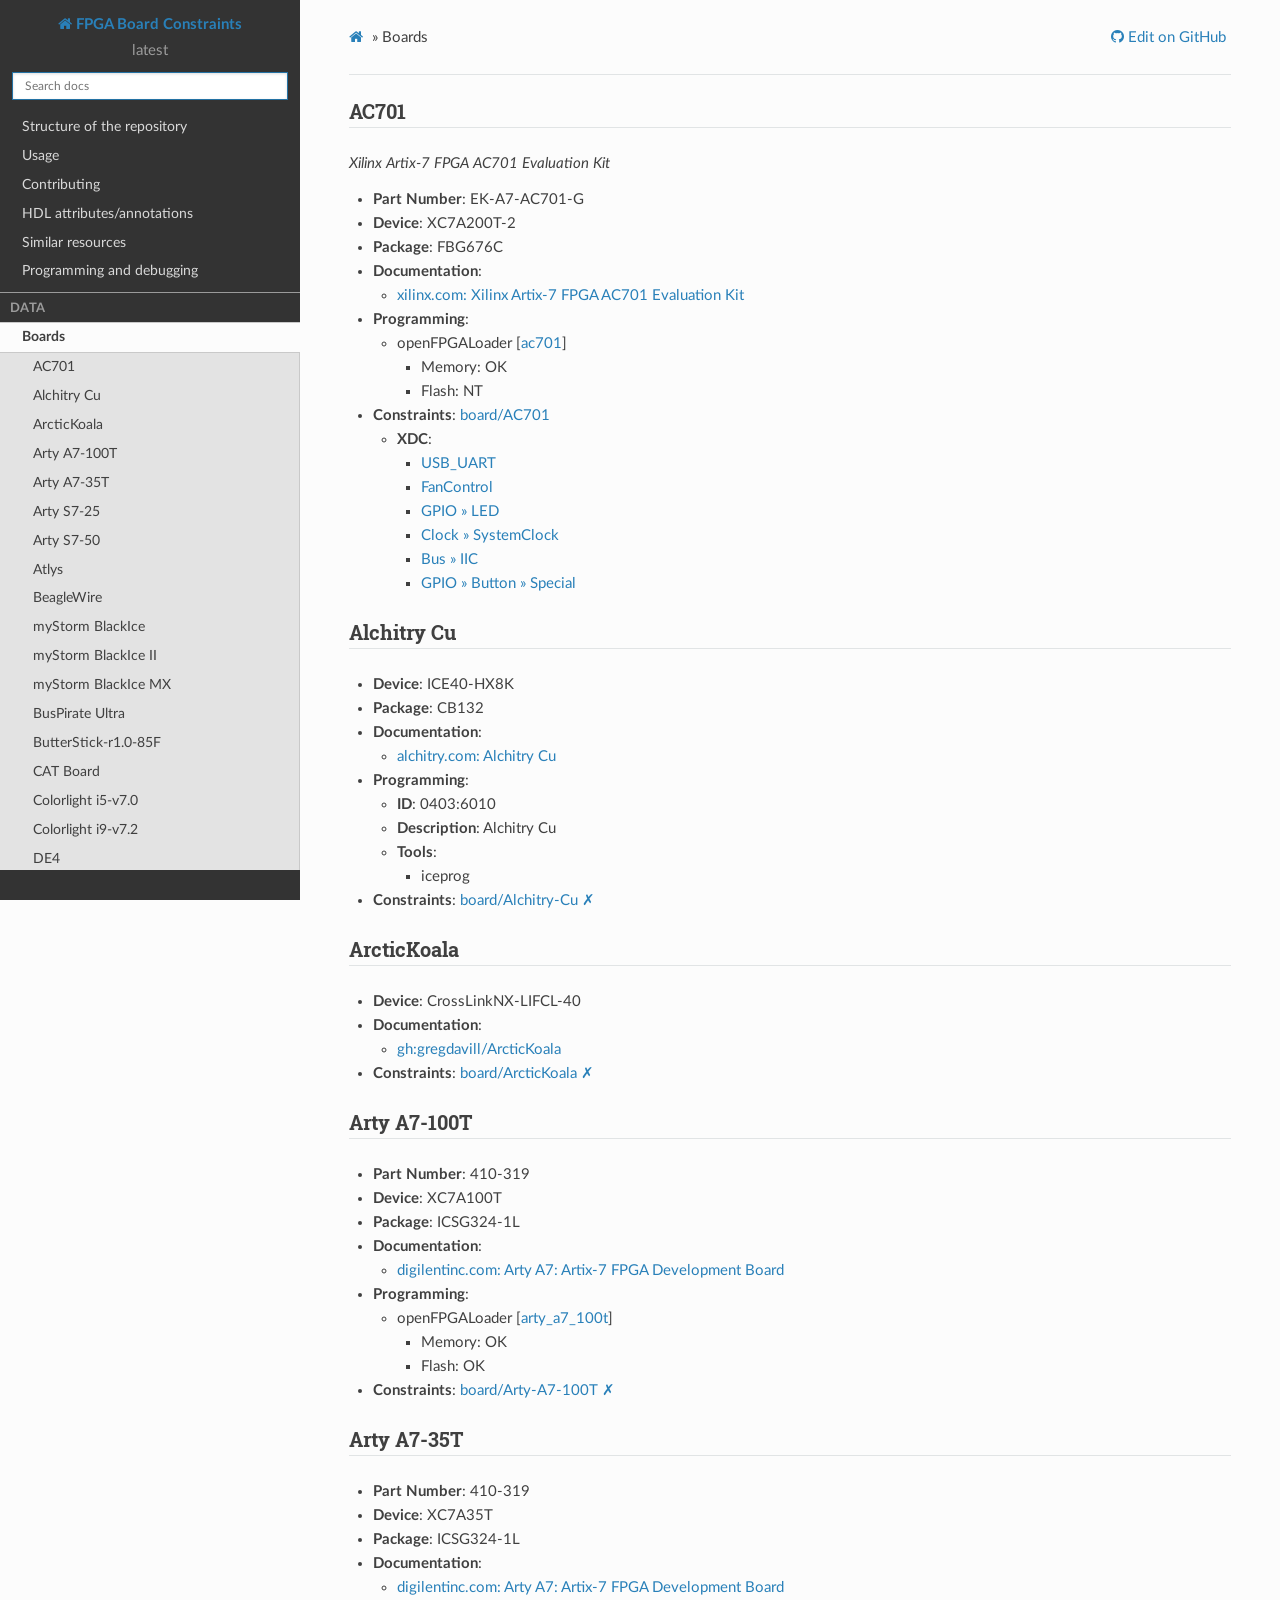
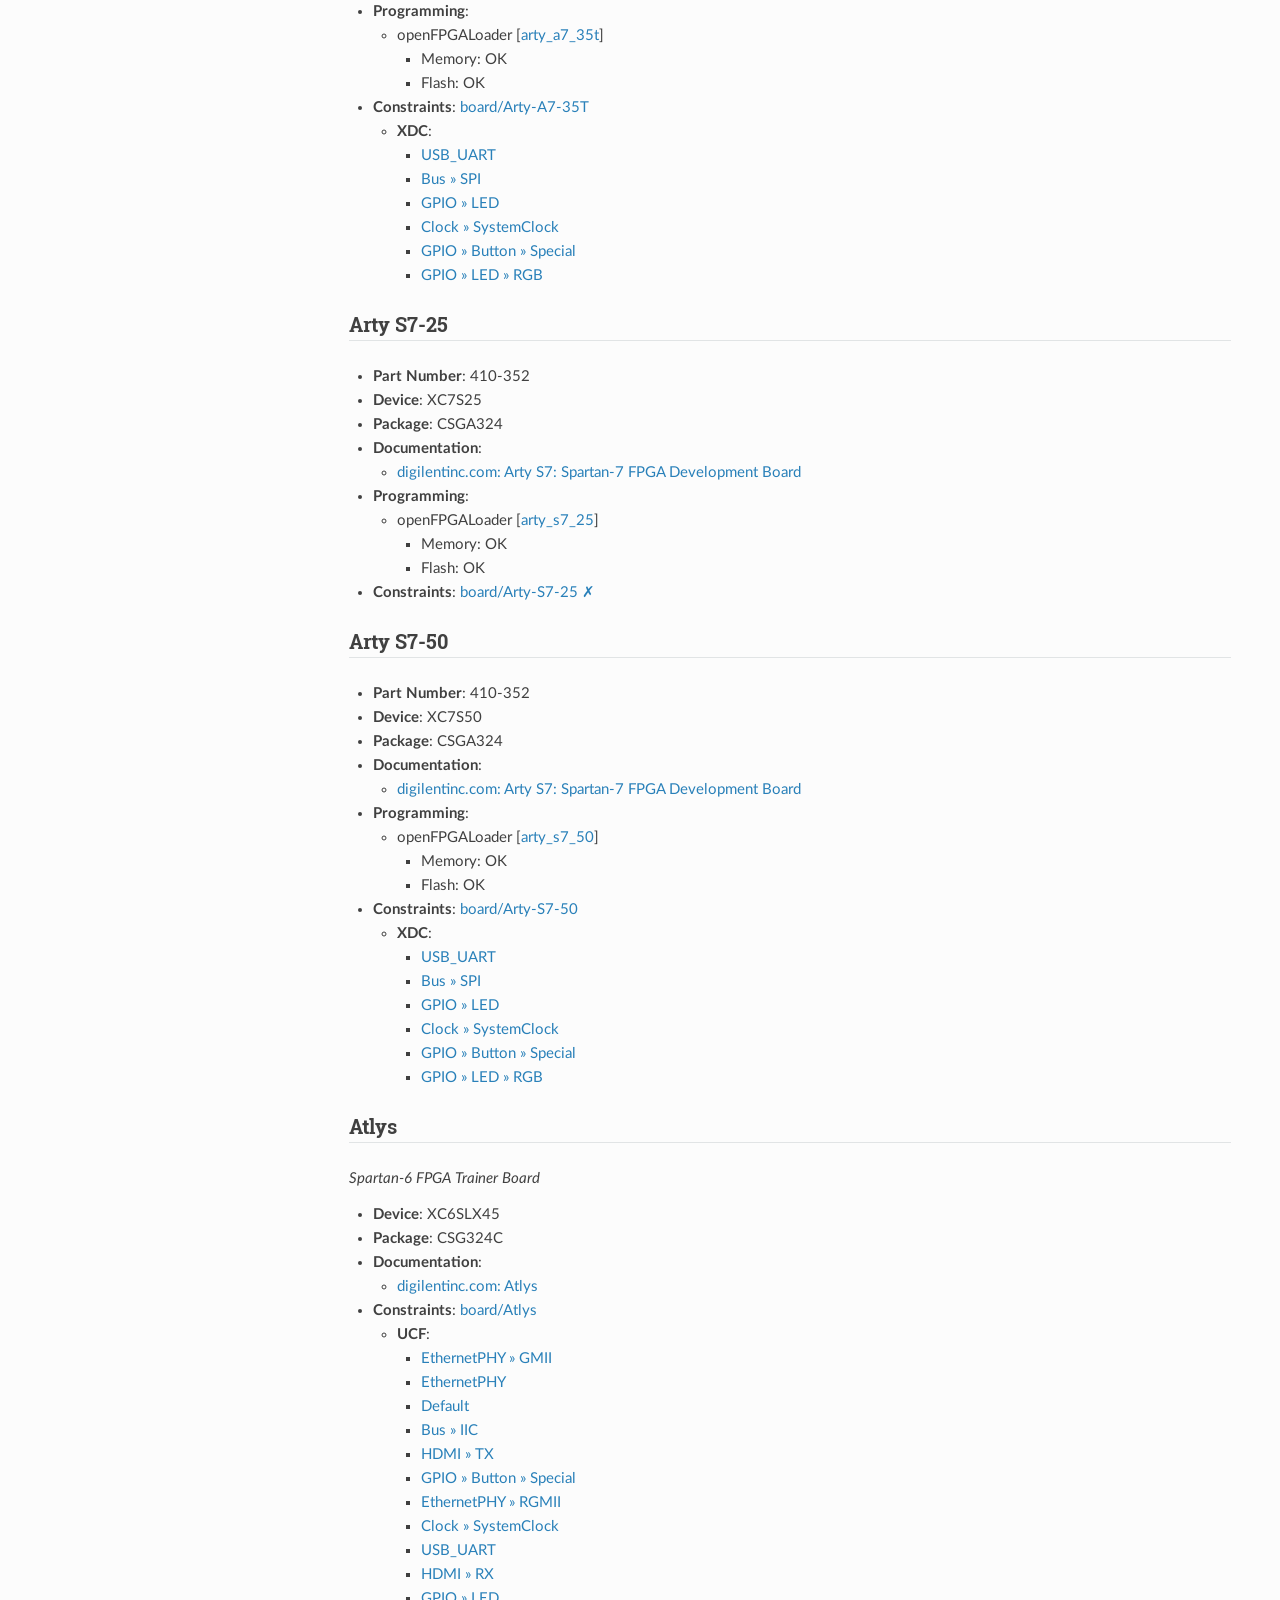
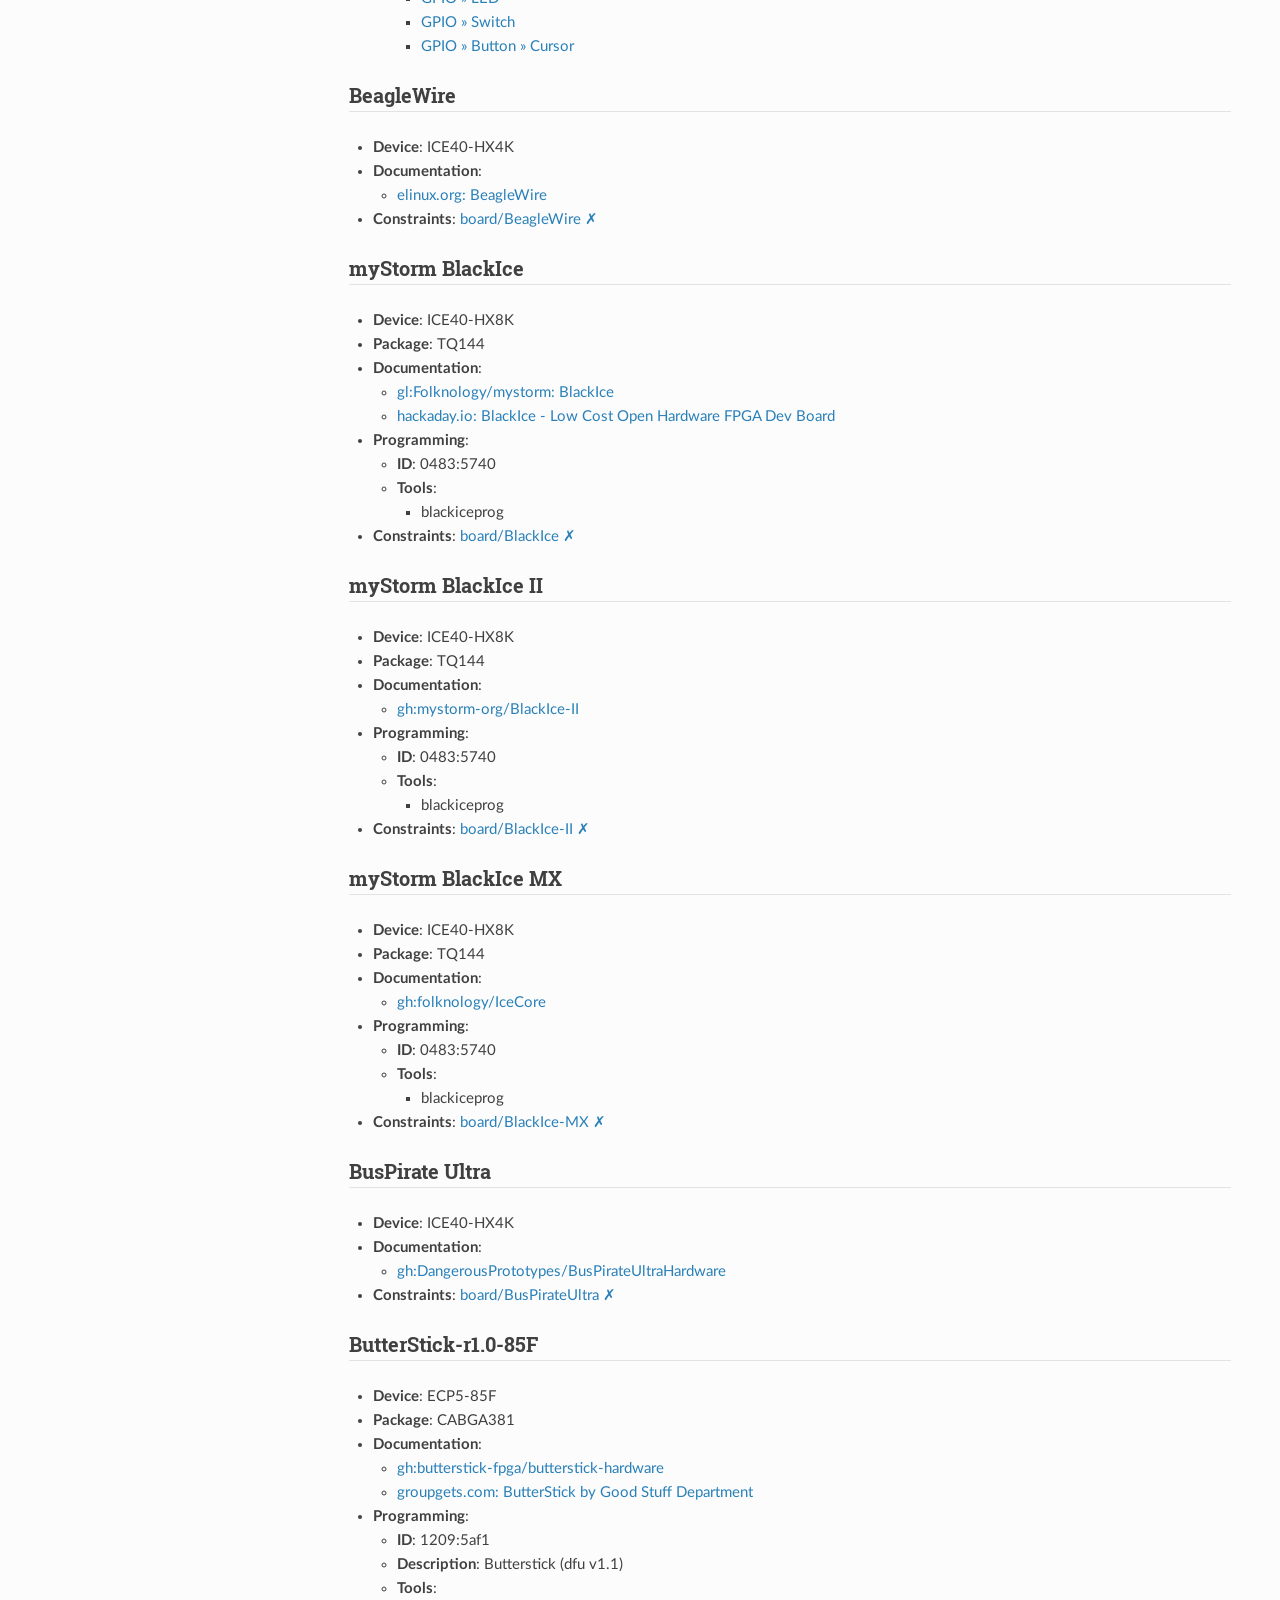
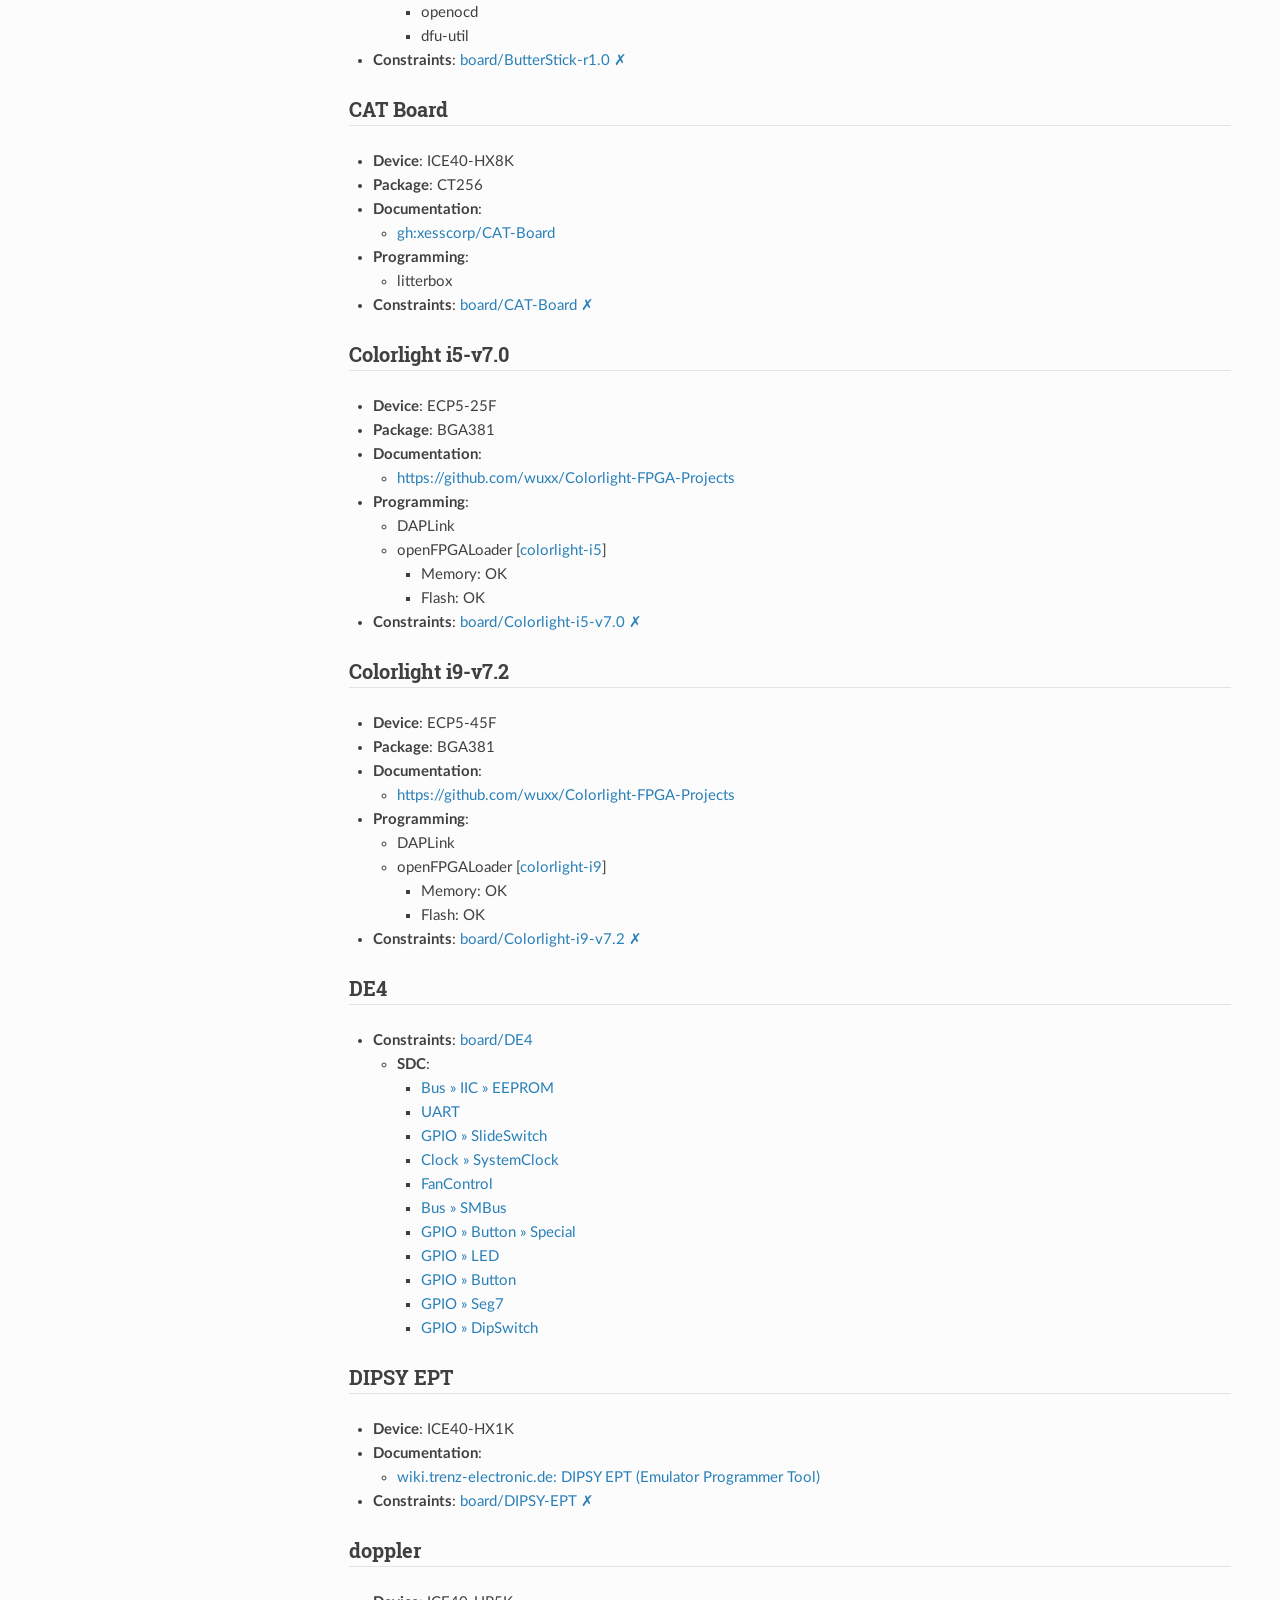
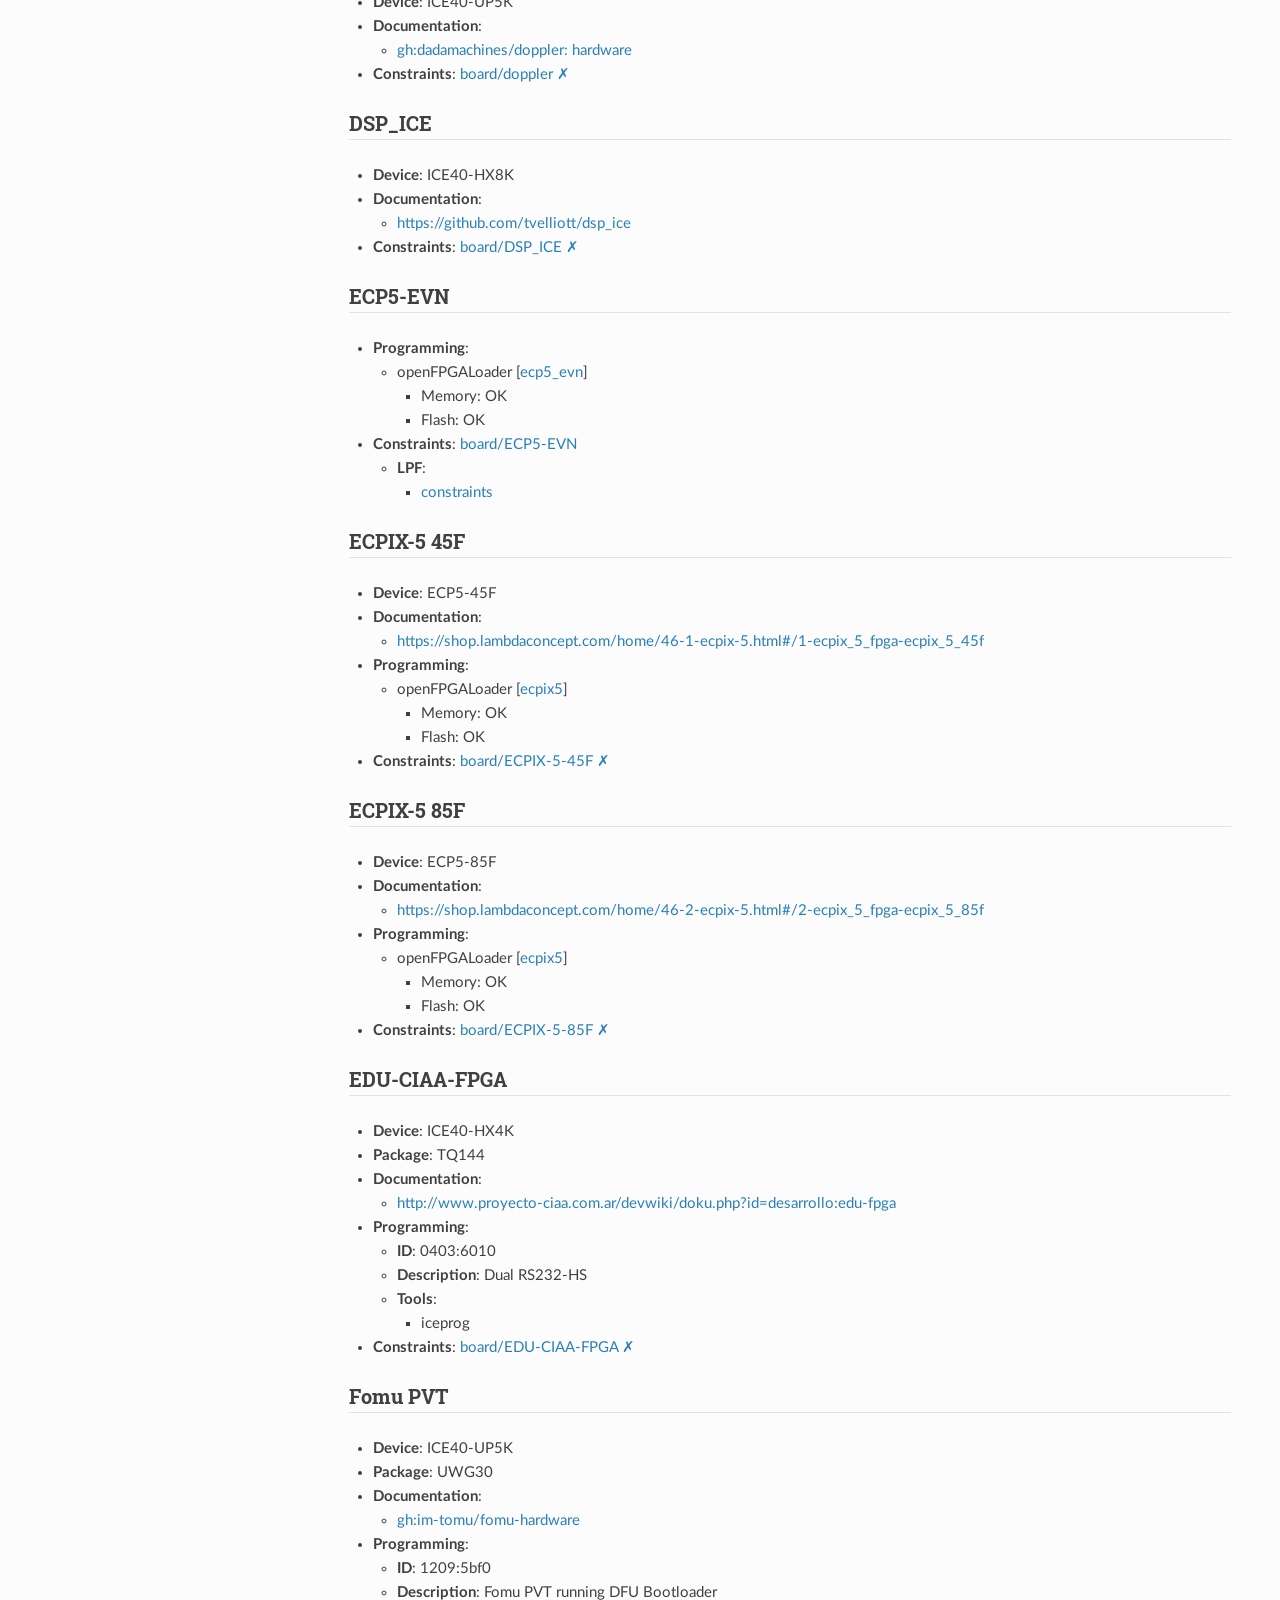
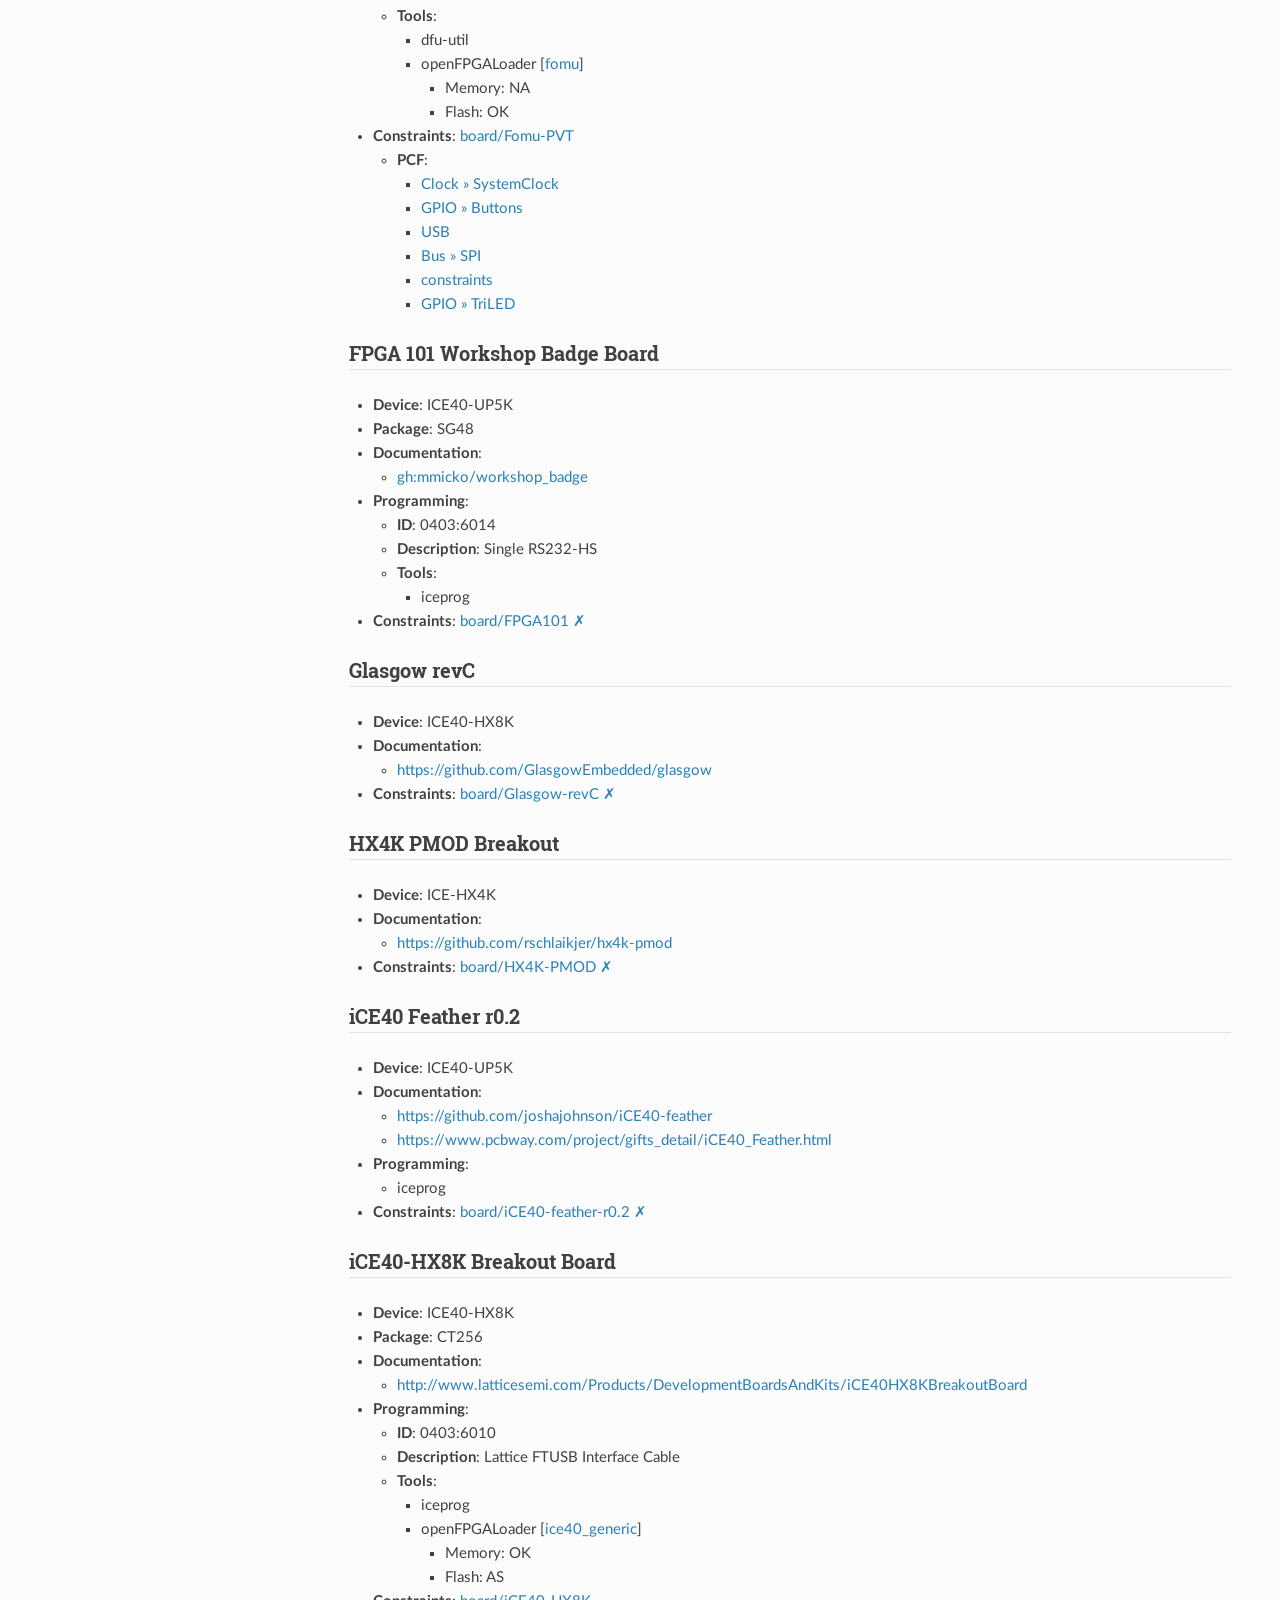
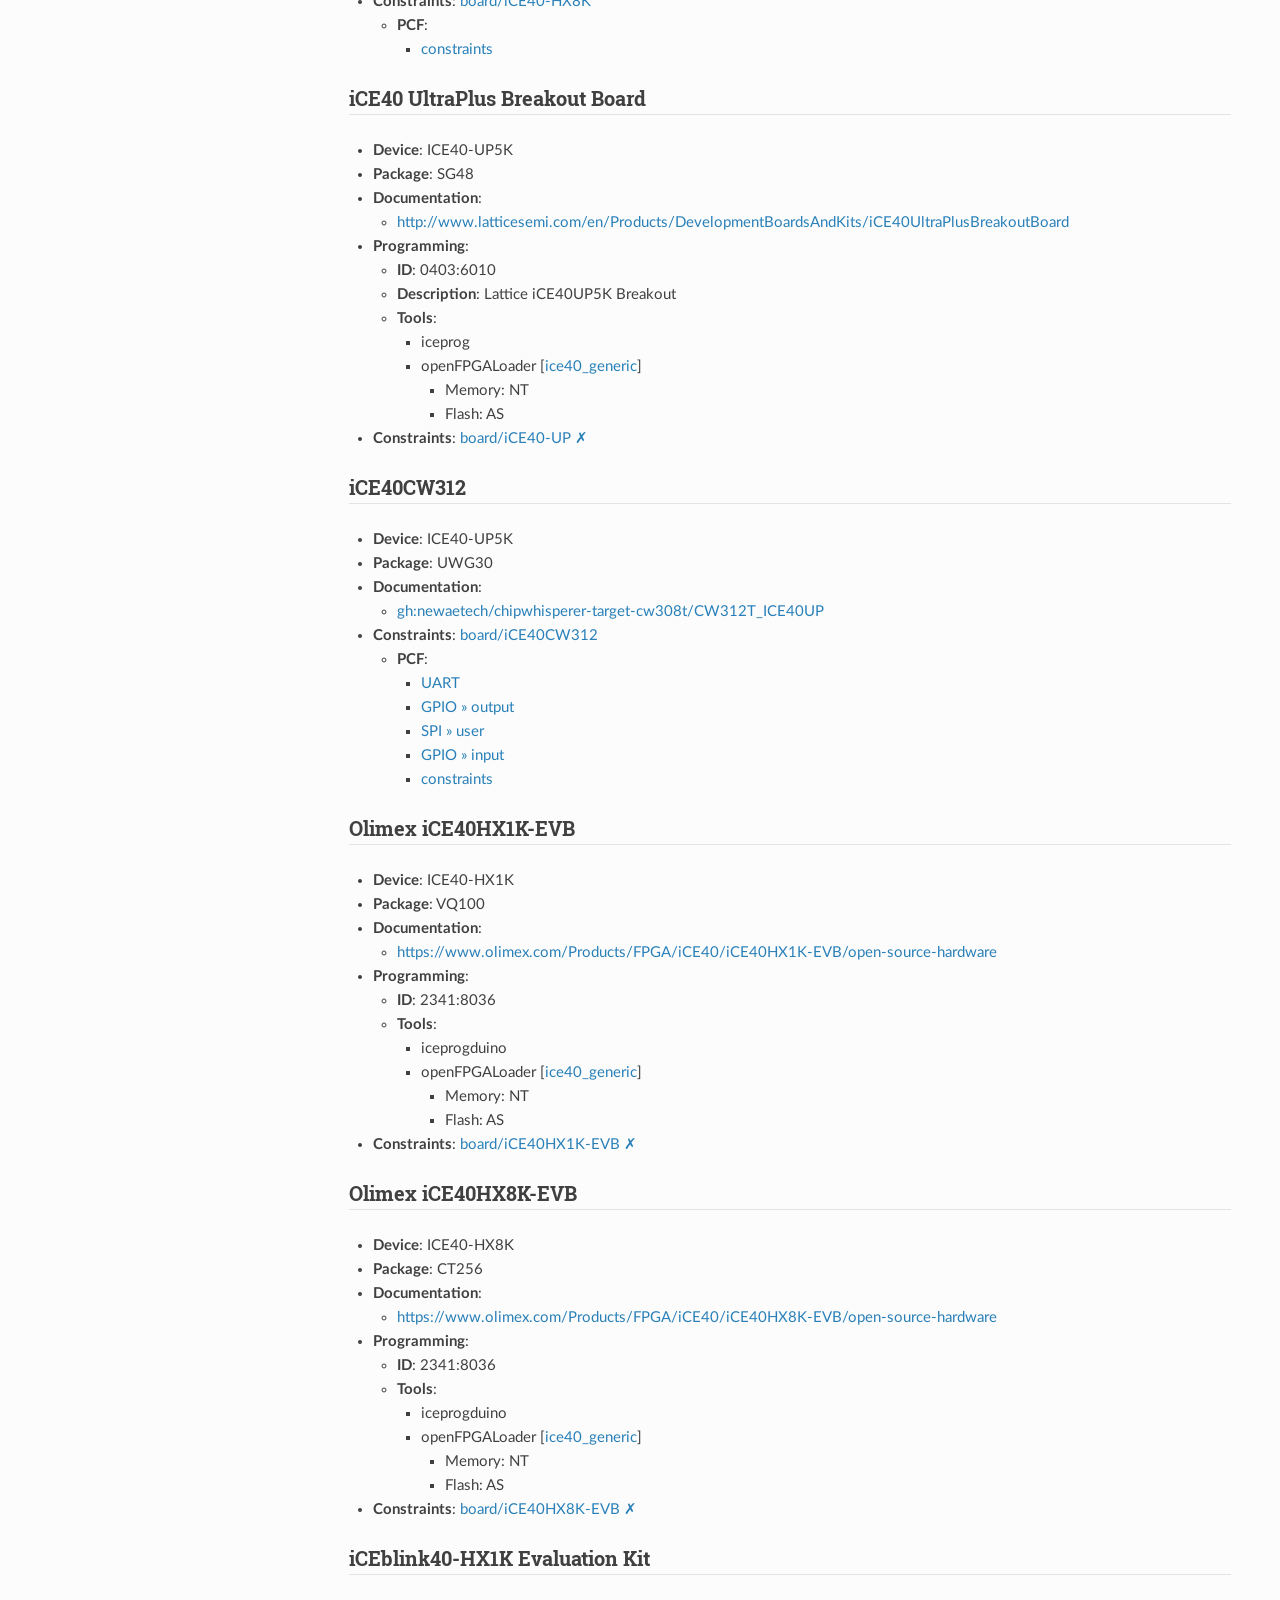
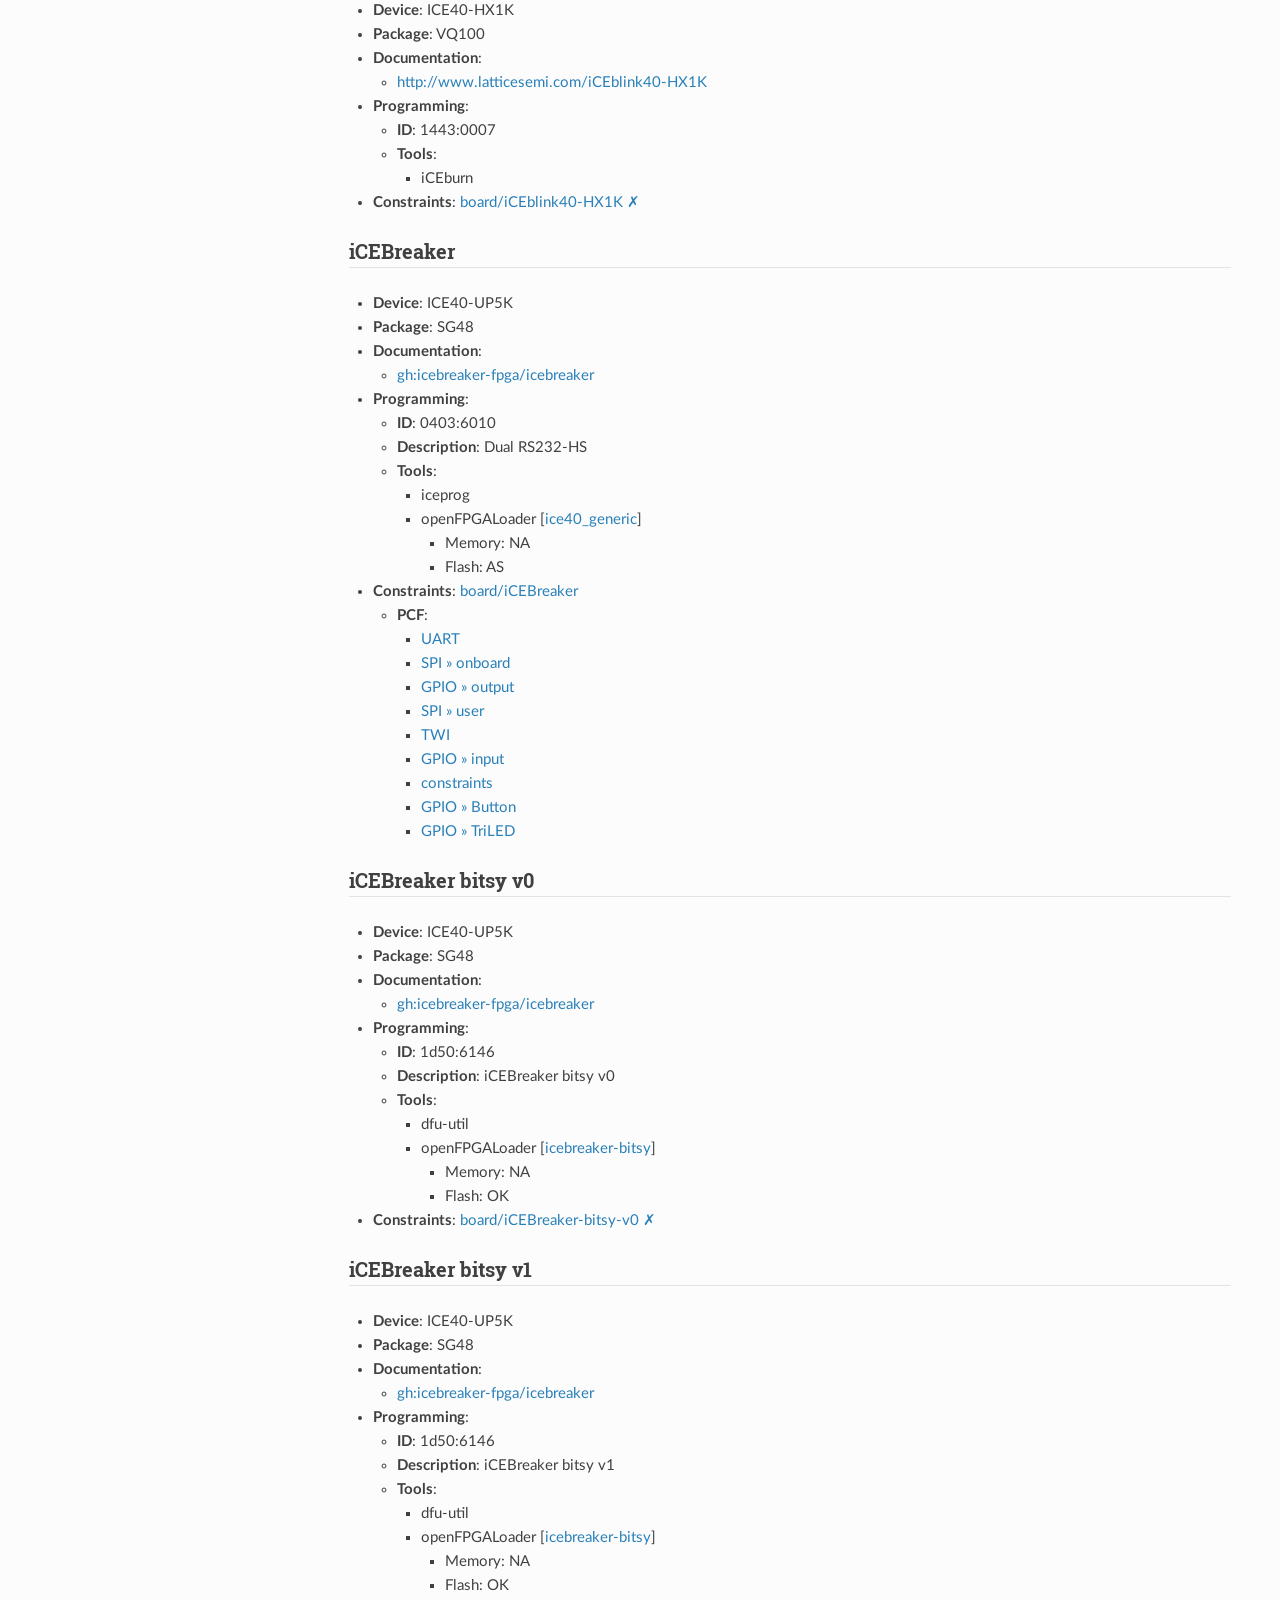
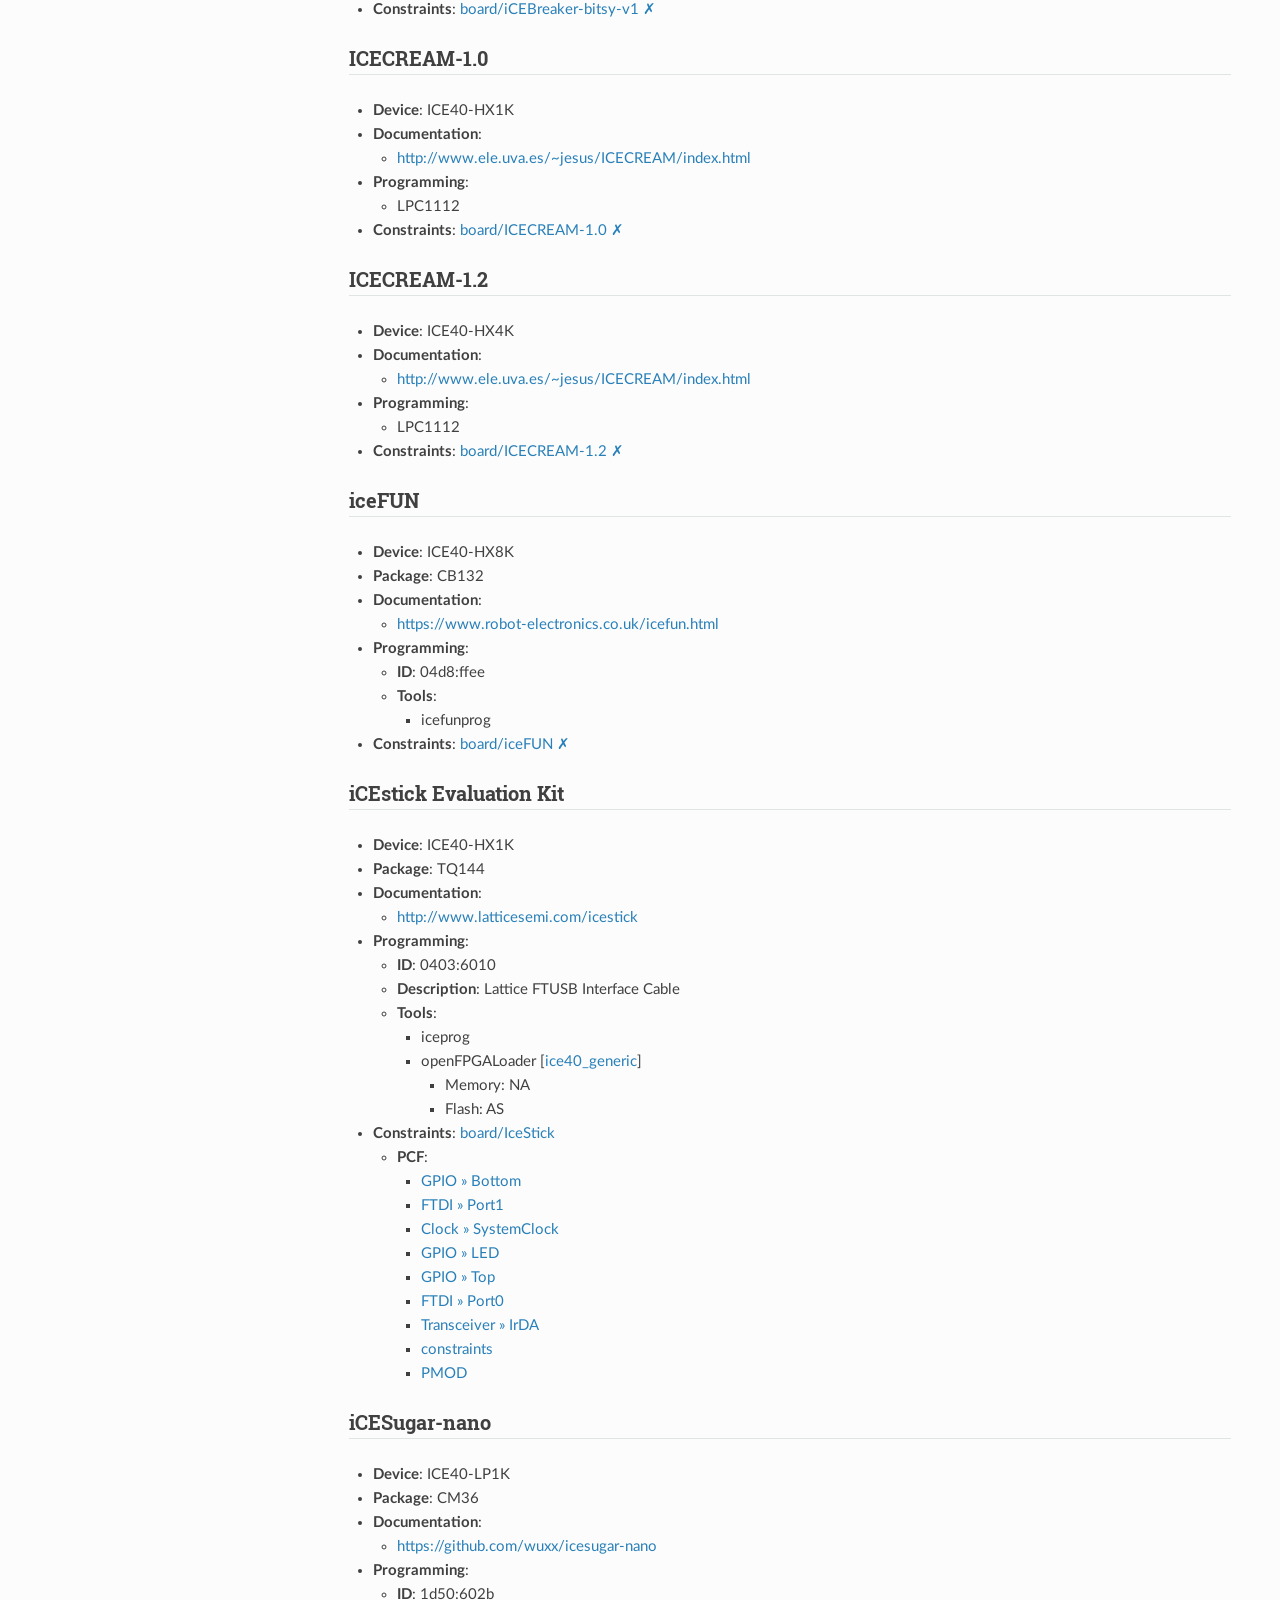
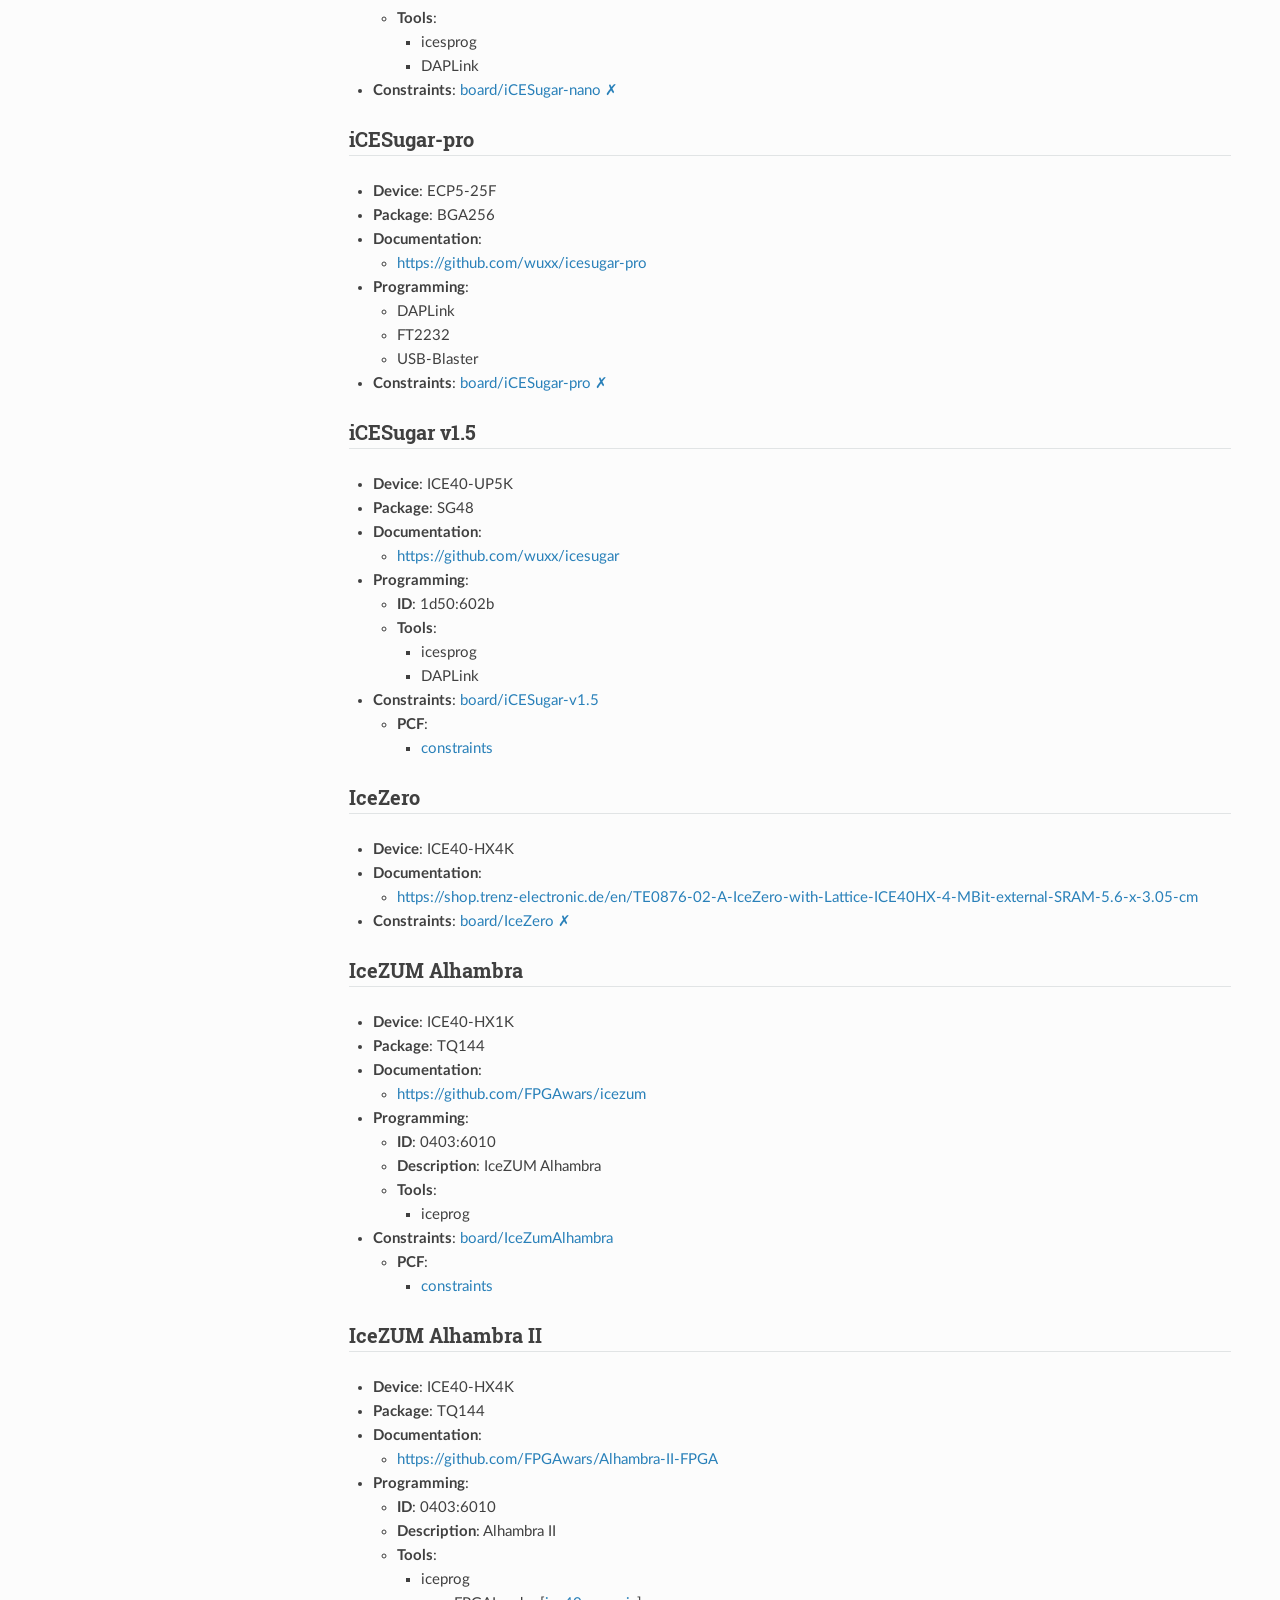
==== commit f1d205ea: "update cd6ebf23edb1209c98b7d88b7167a4707e5372ef" ====
--- a/Data/Boards/index.html
+++ b/Data/Boards/index.html
@@ -201,12 +201,12 @@
 <ul>
 <li><p><strong>XDC</strong>:</p>
 <ul>
-<li><p><a class="reference external" href="https://github.com/hdl/constraints/blob/main/board/AC701/Bus.IIC.xdc">Bus » IIC</a></p></li>
+<li><p><a class="reference external" href="https://github.com/hdl/constraints/blob/main/board/AC701/USB_UART.xdc">USB_UART</a></p></li>
 <li><p><a class="reference external" href="https://github.com/hdl/constraints/blob/main/board/AC701/FanControl.xdc">FanControl</a></p></li>
 <li><p><a class="reference external" href="https://github.com/hdl/constraints/blob/main/board/AC701/GPIO.LED.xdc">GPIO » LED</a></p></li>
+<li><p><a class="reference external" href="https://github.com/hdl/constraints/blob/main/board/AC701/Clock.SystemClock.xdc">Clock » SystemClock</a></p></li>
+<li><p><a class="reference external" href="https://github.com/hdl/constraints/blob/main/board/AC701/Bus.IIC.xdc">Bus » IIC</a></p></li>
 <li><p><a class="reference external" href="https://github.com/hdl/constraints/blob/main/board/AC701/GPIO.Button.Special.xdc">GPIO » Button » Special</a></p></li>
-<li><p><a class="reference external" href="https://github.com/hdl/constraints/blob/main/board/AC701/Clock.SystemClock.xdc">Clock » SystemClock</a></p></li>
-<li><p><a class="reference external" href="https://github.com/hdl/constraints/blob/main/board/AC701/USB_UART.xdc">USB_UART</a></p></li>
 </ul>
 </li>
 </ul>
@@ -298,12 +298,12 @@
 <ul>
 <li><p><strong>XDC</strong>:</p>
 <ul>
+<li><p><a class="reference external" href="https://github.com/hdl/constraints/blob/main/board/Arty-A7-35T/USB_UART.xdc">USB_UART</a></p></li>
 <li><p><a class="reference external" href="https://github.com/hdl/constraints/blob/main/board/Arty-A7-35T/Bus.SPI.xdc">Bus » SPI</a></p></li>
+<li><p><a class="reference external" href="https://github.com/hdl/constraints/blob/main/board/Arty-A7-35T/GPIO.LED.xdc">GPIO » LED</a></p></li>
+<li><p><a class="reference external" href="https://github.com/hdl/constraints/blob/main/board/Arty-A7-35T/Clock.SystemClock.xdc">Clock » SystemClock</a></p></li>
+<li><p><a class="reference external" href="https://github.com/hdl/constraints/blob/main/board/Arty-A7-35T/GPIO.Button.Special.xdc">GPIO » Button » Special</a></p></li>
 <li><p><a class="reference external" href="https://github.com/hdl/constraints/blob/main/board/Arty-A7-35T/GPIO.LED.RGB.xdc">GPIO » LED » RGB</a></p></li>
-<li><p><a class="reference external" href="https://github.com/hdl/constraints/blob/main/board/Arty-A7-35T/GPIO.LED.xdc">GPIO » LED</a></p></li>
-<li><p><a class="reference external" href="https://github.com/hdl/constraints/blob/main/board/Arty-A7-35T/GPIO.Button.Special.xdc">GPIO » Button » Special</a></p></li>
-<li><p><a class="reference external" href="https://github.com/hdl/constraints/blob/main/board/Arty-A7-35T/Clock.SystemClock.xdc">Clock » SystemClock</a></p></li>
-<li><p><a class="reference external" href="https://github.com/hdl/constraints/blob/main/board/Arty-A7-35T/USB_UART.xdc">USB_UART</a></p></li>
 </ul>
 </li>
 </ul>
@@ -359,12 +359,12 @@
 <ul>
 <li><p><strong>XDC</strong>:</p>
 <ul>
+<li><p><a class="reference external" href="https://github.com/hdl/constraints/blob/main/board/Arty-S7-50/USB_UART.xdc">USB_UART</a></p></li>
 <li><p><a class="reference external" href="https://github.com/hdl/constraints/blob/main/board/Arty-S7-50/Bus.SPI.xdc">Bus » SPI</a></p></li>
+<li><p><a class="reference external" href="https://github.com/hdl/constraints/blob/main/board/Arty-S7-50/GPIO.LED.xdc">GPIO » LED</a></p></li>
+<li><p><a class="reference external" href="https://github.com/hdl/constraints/blob/main/board/Arty-S7-50/Clock.SystemClock.xdc">Clock » SystemClock</a></p></li>
+<li><p><a class="reference external" href="https://github.com/hdl/constraints/blob/main/board/Arty-S7-50/GPIO.Button.Special.xdc">GPIO » Button » Special</a></p></li>
 <li><p><a class="reference external" href="https://github.com/hdl/constraints/blob/main/board/Arty-S7-50/GPIO.LED.RGB.xdc">GPIO » LED » RGB</a></p></li>
-<li><p><a class="reference external" href="https://github.com/hdl/constraints/blob/main/board/Arty-S7-50/GPIO.LED.xdc">GPIO » LED</a></p></li>
-<li><p><a class="reference external" href="https://github.com/hdl/constraints/blob/main/board/Arty-S7-50/GPIO.Button.Special.xdc">GPIO » Button » Special</a></p></li>
-<li><p><a class="reference external" href="https://github.com/hdl/constraints/blob/main/board/Arty-S7-50/Clock.SystemClock.xdc">Clock » SystemClock</a></p></li>
-<li><p><a class="reference external" href="https://github.com/hdl/constraints/blob/main/board/Arty-S7-50/USB_UART.xdc">USB_UART</a></p></li>
 </ul>
 </li>
 </ul>
@@ -386,19 +386,19 @@
 <ul>
 <li><p><strong>UCF</strong>:</p>
 <ul>
+<li><p><a class="reference external" href="https://github.com/hdl/constraints/blob/main/board/Atlys/EthernetPHY.GMII.ucf">EthernetPHY » GMII</a></p></li>
+<li><p><a class="reference external" href="https://github.com/hdl/constraints/blob/main/board/Atlys/EthernetPHY.ucf">EthernetPHY</a></p></li>
+<li><p><a class="reference external" href="https://github.com/hdl/constraints/blob/main/board/Atlys/Default.ucf">Default</a></p></li>
+<li><p><a class="reference external" href="https://github.com/hdl/constraints/blob/main/board/Atlys/Bus.IIC.ucf">Bus » IIC</a></p></li>
+<li><p><a class="reference external" href="https://github.com/hdl/constraints/blob/main/board/Atlys/HDMI.TX.ucf">HDMI » TX</a></p></li>
+<li><p><a class="reference external" href="https://github.com/hdl/constraints/blob/main/board/Atlys/GPIO.Button.Special.ucf">GPIO » Button » Special</a></p></li>
+<li><p><a class="reference external" href="https://github.com/hdl/constraints/blob/main/board/Atlys/EthernetPHY.RGMII.ucf">EthernetPHY » RGMII</a></p></li>
 <li><p><a class="reference external" href="https://github.com/hdl/constraints/blob/main/board/Atlys/Clock.SystemClock.ucf">Clock » SystemClock</a></p></li>
+<li><p><a class="reference external" href="https://github.com/hdl/constraints/blob/main/board/Atlys/USB_UART.ucf">USB_UART</a></p></li>
 <li><p><a class="reference external" href="https://github.com/hdl/constraints/blob/main/board/Atlys/HDMI.RX.ucf">HDMI » RX</a></p></li>
-<li><p><a class="reference external" href="https://github.com/hdl/constraints/blob/main/board/Atlys/HDMI.TX.ucf">HDMI » TX</a></p></li>
-<li><p><a class="reference external" href="https://github.com/hdl/constraints/blob/main/board/Atlys/Bus.IIC.ucf">Bus » IIC</a></p></li>
+<li><p><a class="reference external" href="https://github.com/hdl/constraints/blob/main/board/Atlys/GPIO.LED.ucf">GPIO » LED</a></p></li>
+<li><p><a class="reference external" href="https://github.com/hdl/constraints/blob/main/board/Atlys/GPIO.Switch.ucf">GPIO » Switch</a></p></li>
 <li><p><a class="reference external" href="https://github.com/hdl/constraints/blob/main/board/Atlys/GPIO.Button.Cursor.ucf">GPIO » Button » Cursor</a></p></li>
-<li><p><a class="reference external" href="https://github.com/hdl/constraints/blob/main/board/Atlys/USB_UART.ucf">USB_UART</a></p></li>
-<li><p><a class="reference external" href="https://github.com/hdl/constraints/blob/main/board/Atlys/GPIO.LED.ucf">GPIO » LED</a></p></li>
-<li><p><a class="reference external" href="https://github.com/hdl/constraints/blob/main/board/Atlys/GPIO.Button.Special.ucf">GPIO » Button » Special</a></p></li>
-<li><p><a class="reference external" href="https://github.com/hdl/constraints/blob/main/board/Atlys/Default.ucf">Default</a></p></li>
-<li><p><a class="reference external" href="https://github.com/hdl/constraints/blob/main/board/Atlys/EthernetPHY.RGMII.ucf">EthernetPHY » RGMII</a></p></li>
-<li><p><a class="reference external" href="https://github.com/hdl/constraints/blob/main/board/Atlys/GPIO.Switch.ucf">GPIO » Switch</a></p></li>
-<li><p><a class="reference external" href="https://github.com/hdl/constraints/blob/main/board/Atlys/EthernetPHY.ucf">EthernetPHY</a></p></li>
-<li><p><a class="reference external" href="https://github.com/hdl/constraints/blob/main/board/Atlys/EthernetPHY.GMII.ucf">EthernetPHY » GMII</a></p></li>
 </ul>
 </li>
 </ul>
@@ -598,17 +598,17 @@
 <ul>
 <li><p><strong>SDC</strong>:</p>
 <ul>
+<li><p><a class="reference external" href="https://github.com/hdl/constraints/blob/main/board/DE4/Bus.IIC.EEPROM.sdc">Bus » IIC » EEPROM</a></p></li>
+<li><p><a class="reference external" href="https://github.com/hdl/constraints/blob/main/board/DE4/UART.sdc">UART</a></p></li>
+<li><p><a class="reference external" href="https://github.com/hdl/constraints/blob/main/board/DE4/GPIO.SlideSwitch.sdc">GPIO » SlideSwitch</a></p></li>
+<li><p><a class="reference external" href="https://github.com/hdl/constraints/blob/main/board/DE4/Clock.SystemClock.sdc">Clock » SystemClock</a></p></li>
+<li><p><a class="reference external" href="https://github.com/hdl/constraints/blob/main/board/DE4/FanControl.sdc">FanControl</a></p></li>
+<li><p><a class="reference external" href="https://github.com/hdl/constraints/blob/main/board/DE4/Bus.SMBus.sdc">Bus » SMBus</a></p></li>
 <li><p><a class="reference external" href="https://github.com/hdl/constraints/blob/main/board/DE4/GPIO.Button.Special.sdc">GPIO » Button » Special</a></p></li>
-<li><p><a class="reference external" href="https://github.com/hdl/constraints/blob/main/board/DE4/FanControl.sdc">FanControl</a></p></li>
-<li><p><a class="reference external" href="https://github.com/hdl/constraints/blob/main/board/DE4/Clock.SystemClock.sdc">Clock » SystemClock</a></p></li>
-<li><p><a class="reference external" href="https://github.com/hdl/constraints/blob/main/board/DE4/Bus.IIC.EEPROM.sdc">Bus » IIC » EEPROM</a></p></li>
 <li><p><a class="reference external" href="https://github.com/hdl/constraints/blob/main/board/DE4/GPIO.LED.sdc">GPIO » LED</a></p></li>
 <li><p><a class="reference external" href="https://github.com/hdl/constraints/blob/main/board/DE4/GPIO.Button.sdc">GPIO » Button</a></p></li>
+<li><p><a class="reference external" href="https://github.com/hdl/constraints/blob/main/board/DE4/GPIO.Seg7.sdc">GPIO » Seg7</a></p></li>
 <li><p><a class="reference external" href="https://github.com/hdl/constraints/blob/main/board/DE4/GPIO.DipSwitch.sdc">GPIO » DipSwitch</a></p></li>
-<li><p><a class="reference external" href="https://github.com/hdl/constraints/blob/main/board/DE4/GPIO.SlideSwitch.sdc">GPIO » SlideSwitch</a></p></li>
-<li><p><a class="reference external" href="https://github.com/hdl/constraints/blob/main/board/DE4/UART.sdc">UART</a></p></li>
-<li><p><a class="reference external" href="https://github.com/hdl/constraints/blob/main/board/DE4/Bus.SMBus.sdc">Bus » SMBus</a></p></li>
-<li><p><a class="reference external" href="https://github.com/hdl/constraints/blob/main/board/DE4/GPIO.Seg7.sdc">GPIO » Seg7</a></p></li>
 </ul>
 </li>
 </ul>
@@ -774,12 +774,12 @@
 <ul>
 <li><p><strong>PCF</strong>:</p>
 <ul>
+<li><p><a class="reference external" href="https://github.com/hdl/constraints/blob/main/board/Fomu-PVT/Clock.SystemClock.pcf">Clock » SystemClock</a></p></li>
+<li><p><a class="reference external" href="https://github.com/hdl/constraints/blob/main/board/Fomu-PVT/GPIO.Buttons.pcf">GPIO » Buttons</a></p></li>
 <li><p><a class="reference external" href="https://github.com/hdl/constraints/blob/main/board/Fomu-PVT/USB.pcf">USB</a></p></li>
-<li><p><a class="reference external" href="https://github.com/hdl/constraints/blob/main/board/Fomu-PVT/Clock.SystemClock.pcf">Clock » SystemClock</a></p></li>
 <li><p><a class="reference external" href="https://github.com/hdl/constraints/blob/main/board/Fomu-PVT/Bus.SPI.pcf">Bus » SPI</a></p></li>
-<li><p><a class="reference external" href="https://github.com/hdl/constraints/blob/main/board/Fomu-PVT/GPIO.Buttons.pcf">GPIO » Buttons</a></p></li>
+<li><p><a class="reference external" href="https://github.com/hdl/constraints/blob/main/board/Fomu-PVT/constraints.pcf">constraints</a></p></li>
 <li><p><a class="reference external" href="https://github.com/hdl/constraints/blob/main/board/Fomu-PVT/GPIO.TriLED.pcf">GPIO » TriLED</a></p></li>
-<li><p><a class="reference external" href="https://github.com/hdl/constraints/blob/main/board/Fomu-PVT/constraints.pcf">constraints</a></p></li>
 </ul>
 </li>
 </ul>
@@ -934,10 +934,10 @@
 <ul>
 <li><p><strong>PCF</strong>:</p>
 <ul>
+<li><p><a class="reference external" href="https://github.com/hdl/constraints/blob/main/board/iCE40CW312/UART.pcf">UART</a></p></li>
+<li><p><a class="reference external" href="https://github.com/hdl/constraints/blob/main/board/iCE40CW312/GPIO.output.pcf">GPIO » output</a></p></li>
 <li><p><a class="reference external" href="https://github.com/hdl/constraints/blob/main/board/iCE40CW312/SPI.user.pcf">SPI » user</a></p></li>
-<li><p><a class="reference external" href="https://github.com/hdl/constraints/blob/main/board/iCE40CW312/UART.pcf">UART</a></p></li>
 <li><p><a class="reference external" href="https://github.com/hdl/constraints/blob/main/board/iCE40CW312/GPIO.input.pcf">GPIO » input</a></p></li>
-<li><p><a class="reference external" href="https://github.com/hdl/constraints/blob/main/board/iCE40CW312/GPIO.output.pcf">GPIO » output</a></p></li>
 <li><p><a class="reference external" href="https://github.com/hdl/constraints/blob/main/board/iCE40CW312/constraints.pcf">constraints</a></p></li>
 </ul>
 </li>
@@ -1057,15 +1057,15 @@
 <ul>
 <li><p><strong>PCF</strong>:</p>
 <ul>
-<li><p><a class="reference external" href="https://github.com/hdl/constraints/blob/main/board/iCEBreaker/TWI.pcf">TWI</a></p></li>
-<li><p><a class="reference external" href="https://github.com/hdl/constraints/blob/main/board/iCEBreaker/GPIO.Button.pcf">GPIO » Button</a></p></li>
-<li><p><a class="reference external" href="https://github.com/hdl/constraints/blob/main/board/iCEBreaker/SPI.user.pcf">SPI » user</a></p></li>
 <li><p><a class="reference external" href="https://github.com/hdl/constraints/blob/main/board/iCEBreaker/UART.pcf">UART</a></p></li>
 <li><p><a class="reference external" href="https://github.com/hdl/constraints/blob/main/board/iCEBreaker/SPI.onboard.pcf">SPI » onboard</a></p></li>
+<li><p><a class="reference external" href="https://github.com/hdl/constraints/blob/main/board/iCEBreaker/GPIO.output.pcf">GPIO » output</a></p></li>
+<li><p><a class="reference external" href="https://github.com/hdl/constraints/blob/main/board/iCEBreaker/SPI.user.pcf">SPI » user</a></p></li>
+<li><p><a class="reference external" href="https://github.com/hdl/constraints/blob/main/board/iCEBreaker/TWI.pcf">TWI</a></p></li>
 <li><p><a class="reference external" href="https://github.com/hdl/constraints/blob/main/board/iCEBreaker/GPIO.input.pcf">GPIO » input</a></p></li>
-<li><p><a class="reference external" href="https://github.com/hdl/constraints/blob/main/board/iCEBreaker/GPIO.output.pcf">GPIO » output</a></p></li>
+<li><p><a class="reference external" href="https://github.com/hdl/constraints/blob/main/board/iCEBreaker/constraints.pcf">constraints</a></p></li>
+<li><p><a class="reference external" href="https://github.com/hdl/constraints/blob/main/board/iCEBreaker/GPIO.Button.pcf">GPIO » Button</a></p></li>
 <li><p><a class="reference external" href="https://github.com/hdl/constraints/blob/main/board/iCEBreaker/GPIO.TriLED.pcf">GPIO » TriLED</a></p></li>
-<li><p><a class="reference external" href="https://github.com/hdl/constraints/blob/main/board/iCEBreaker/constraints.pcf">constraints</a></p></li>
 </ul>
 </li>
 </ul>
@@ -1220,15 +1220,15 @@
 <ul>
 <li><p><strong>PCF</strong>:</p>
 <ul>
+<li><p><a class="reference external" href="https://github.com/hdl/constraints/blob/main/board/IceStick/GPIO.Bottom.pcf">GPIO » Bottom</a></p></li>
+<li><p><a class="reference external" href="https://github.com/hdl/constraints/blob/main/board/IceStick/FTDI.Port1.pcf">FTDI » Port1</a></p></li>
+<li><p><a class="reference external" href="https://github.com/hdl/constraints/blob/main/board/IceStick/Clock.SystemClock.pcf">Clock » SystemClock</a></p></li>
 <li><p><a class="reference external" href="https://github.com/hdl/constraints/blob/main/board/IceStick/GPIO.LED.pcf">GPIO » LED</a></p></li>
-<li><p><a class="reference external" href="https://github.com/hdl/constraints/blob/main/board/IceStick/PMOD.pcf">PMOD</a></p></li>
-<li><p><a class="reference external" href="https://github.com/hdl/constraints/blob/main/board/IceStick/Clock.SystemClock.pcf">Clock » SystemClock</a></p></li>
-<li><p><a class="reference external" href="https://github.com/hdl/constraints/blob/main/board/IceStick/FTDI.Port1.pcf">FTDI » Port1</a></p></li>
+<li><p><a class="reference external" href="https://github.com/hdl/constraints/blob/main/board/IceStick/GPIO.Top.pcf">GPIO » Top</a></p></li>
 <li><p><a class="reference external" href="https://github.com/hdl/constraints/blob/main/board/IceStick/FTDI.Port0.pcf">FTDI » Port0</a></p></li>
-<li><p><a class="reference external" href="https://github.com/hdl/constraints/blob/main/board/IceStick/GPIO.Bottom.pcf">GPIO » Bottom</a></p></li>
-<li><p><a class="reference external" href="https://github.com/hdl/constraints/blob/main/board/IceStick/GPIO.Top.pcf">GPIO » Top</a></p></li>
 <li><p><a class="reference external" href="https://github.com/hdl/constraints/blob/main/board/IceStick/Transceiver.IrDA.pcf">Transceiver » IrDA</a></p></li>
 <li><p><a class="reference external" href="https://github.com/hdl/constraints/blob/main/board/IceStick/constraints.pcf">constraints</a></p></li>
+<li><p><a class="reference external" href="https://github.com/hdl/constraints/blob/main/board/IceStick/PMOD.pcf">PMOD</a></p></li>
 </ul>
 </li>
 </ul>
@@ -1386,14 +1386,14 @@
 <ul>
 <li><p><strong>PCF</strong>:</p>
 <ul>
+<li><p><a class="reference external" href="https://github.com/hdl/constraints/blob/main/board/IceZumAlhambraII/GPIO.Bottom.pcf">GPIO » Bottom</a></p></li>
+<li><p><a class="reference external" href="https://github.com/hdl/constraints/blob/main/board/IceZumAlhambraII/FTDI.Port1.pcf">FTDI » Port1</a></p></li>
+<li><p><a class="reference external" href="https://github.com/hdl/constraints/blob/main/board/IceZumAlhambraII/Clock.SystemClock.pcf">Clock » SystemClock</a></p></li>
 <li><p><a class="reference external" href="https://github.com/hdl/constraints/blob/main/board/IceZumAlhambraII/GPIO.LED.pcf">GPIO » LED</a></p></li>
-<li><p><a class="reference external" href="https://github.com/hdl/constraints/blob/main/board/IceZumAlhambraII/Clock.SystemClock.pcf">Clock » SystemClock</a></p></li>
-<li><p><a class="reference external" href="https://github.com/hdl/constraints/blob/main/board/IceZumAlhambraII/FTDI.Port1.pcf">FTDI » Port1</a></p></li>
+<li><p><a class="reference external" href="https://github.com/hdl/constraints/blob/main/board/IceZumAlhambraII/GPIO.Buttons.pcf">GPIO » Buttons</a></p></li>
 <li><p><a class="reference external" href="https://github.com/hdl/constraints/blob/main/board/IceZumAlhambraII/Bus.I2C.ADC.pcf">Bus » I2C » ADC</a></p></li>
+<li><p><a class="reference external" href="https://github.com/hdl/constraints/blob/main/board/IceZumAlhambraII/GPIO.Top.pcf">GPIO » Top</a></p></li>
 <li><p><a class="reference external" href="https://github.com/hdl/constraints/blob/main/board/IceZumAlhambraII/FTDI.Port0.pcf">FTDI » Port0</a></p></li>
-<li><p><a class="reference external" href="https://github.com/hdl/constraints/blob/main/board/IceZumAlhambraII/GPIO.Bottom.pcf">GPIO » Bottom</a></p></li>
-<li><p><a class="reference external" href="https://github.com/hdl/constraints/blob/main/board/IceZumAlhambraII/GPIO.Buttons.pcf">GPIO » Buttons</a></p></li>
-<li><p><a class="reference external" href="https://github.com/hdl/constraints/blob/main/board/IceZumAlhambraII/GPIO.Top.pcf">GPIO » Top</a></p></li>
 <li><p><a class="reference external" href="https://github.com/hdl/constraints/blob/main/board/IceZumAlhambraII/constraints.pcf">constraints</a></p></li>
 </ul>
 </li>
@@ -1444,44 +1444,44 @@
 <ul>
 <li><p><strong>UCF</strong>:</p>
 <ul>
+<li><p><a class="reference external" href="https://github.com/hdl/constraints/blob/main/board/KC705/EthernetPHY.GMII.ucf">EthernetPHY » GMII</a></p></li>
+<li><p><a class="reference external" href="https://github.com/hdl/constraints/blob/main/board/KC705/GPIO.Rotary.ucf">GPIO » Rotary</a></p></li>
+<li><p><a class="reference external" href="https://github.com/hdl/constraints/blob/main/board/KC705/GPIO.SMA.ucf">GPIO » SMA</a></p></li>
+<li><p><a class="reference external" href="https://github.com/hdl/constraints/blob/main/board/KC705/EthernetPHY.ucf">EthernetPHY</a></p></li>
+<li><p><a class="reference external" href="https://github.com/hdl/constraints/blob/main/board/KC705/Default.ucf">Default</a></p></li>
+<li><p><a class="reference external" href="https://github.com/hdl/constraints/blob/main/board/KC705/EthernetPHY.SGMII.ucf">EthernetPHY » SGMII</a></p></li>
+<li><p><a class="reference external" href="https://github.com/hdl/constraints/blob/main/board/KC705/Bus.IIC.ucf">Bus » IIC</a></p></li>
+<li><p><a class="reference external" href="https://github.com/hdl/constraints/blob/main/board/KC705/FanControl.ucf">FanControl</a></p></li>
 <li><p><a class="reference external" href="https://github.com/hdl/constraints/blob/main/board/KC705/Bus.LCDisplay.ucf">Bus » LCDisplay</a></p></li>
+<li><p><a class="reference external" href="https://github.com/hdl/constraints/blob/main/board/KC705/GPIO.Button.Special.ucf">GPIO » Button » Special</a></p></li>
+<li><p><a class="reference external" href="https://github.com/hdl/constraints/blob/main/board/KC705/Transceiver.SMA_RefClock.ucf">Transceiver » SMA_RefClock</a></p></li>
+<li><p><a class="reference external" href="https://github.com/hdl/constraints/blob/main/board/KC705/Clock.ProgUserClock.ucf">Clock » ProgUserClock</a></p></li>
+<li><p><a class="reference external" href="https://github.com/hdl/constraints/blob/main/board/KC705/EthernetPHY.RGMII.ucf">EthernetPHY » RGMII</a></p></li>
 <li><p><a class="reference external" href="https://github.com/hdl/constraints/blob/main/board/KC705/Clock.SystemClock.ucf">Clock » SystemClock</a></p></li>
-<li><p><a class="reference external" href="https://github.com/hdl/constraints/blob/main/board/KC705/Bus.IIC.ucf">Bus » IIC</a></p></li>
+<li><p><a class="reference external" href="https://github.com/hdl/constraints/blob/main/board/KC705/Bus.PMBus.ucf">Bus » PMBus</a></p></li>
+<li><p><a class="reference external" href="https://github.com/hdl/constraints/blob/main/board/KC705/Transceiver.SMA.ucf">Transceiver » SMA</a></p></li>
+<li><p><a class="reference external" href="https://github.com/hdl/constraints/blob/main/board/KC705/USB_UART.ucf">USB_UART</a></p></li>
+<li><p><a class="reference external" href="https://github.com/hdl/constraints/blob/main/board/KC705/GPIO.LED.ucf">GPIO » LED</a></p></li>
+<li><p><a class="reference external" href="https://github.com/hdl/constraints/blob/main/board/KC705/GPIO.Switch.ucf">GPIO » Switch</a></p></li>
+<li><p><a class="reference external" href="https://github.com/hdl/constraints/blob/main/board/KC705/GPIO.Button.Cursor.ucf">GPIO » Button » Cursor</a></p></li>
 <li><p><a class="reference external" href="https://github.com/hdl/constraints/blob/main/board/KC705/Clock.Si5324.ucf">Clock » Si5324</a></p></li>
-<li><p><a class="reference external" href="https://github.com/hdl/constraints/blob/main/board/KC705/GPIO.Button.Cursor.ucf">GPIO » Button » Cursor</a></p></li>
-<li><p><a class="reference external" href="https://github.com/hdl/constraints/blob/main/board/KC705/USB_UART.ucf">USB_UART</a></p></li>
-<li><p><a class="reference external" href="https://github.com/hdl/constraints/blob/main/board/KC705/Clock.ProgUserClock.ucf">Clock » ProgUserClock</a></p></li>
-<li><p><a class="reference external" href="https://github.com/hdl/constraints/blob/main/board/KC705/Bus.PMBus.ucf">Bus » PMBus</a></p></li>
-<li><p><a class="reference external" href="https://github.com/hdl/constraints/blob/main/board/KC705/GPIO.LED.ucf">GPIO » LED</a></p></li>
-<li><p><a class="reference external" href="https://github.com/hdl/constraints/blob/main/board/KC705/GPIO.Button.Special.ucf">GPIO » Button » Special</a></p></li>
-<li><p><a class="reference external" href="https://github.com/hdl/constraints/blob/main/board/KC705/Transceiver.SMA.ucf">Transceiver » SMA</a></p></li>
-<li><p><a class="reference external" href="https://github.com/hdl/constraints/blob/main/board/KC705/Default.ucf">Default</a></p></li>
-<li><p><a class="reference external" href="https://github.com/hdl/constraints/blob/main/board/KC705/EthernetPHY.RGMII.ucf">EthernetPHY » RGMII</a></p></li>
-<li><p><a class="reference external" href="https://github.com/hdl/constraints/blob/main/board/KC705/GPIO.Switch.ucf">GPIO » Switch</a></p></li>
-<li><p><a class="reference external" href="https://github.com/hdl/constraints/blob/main/board/KC705/EthernetPHY.ucf">EthernetPHY</a></p></li>
 <li><p><a class="reference external" href="https://github.com/hdl/constraints/blob/main/board/KC705/Transceiver.SFP.ucf">Transceiver » SFP</a></p></li>
-<li><p><a class="reference external" href="https://github.com/hdl/constraints/blob/main/board/KC705/EthernetPHY.GMII.ucf">EthernetPHY » GMII</a></p></li>
-<li><p><a class="reference external" href="https://github.com/hdl/constraints/blob/main/board/KC705/GPIO.SMA.ucf">GPIO » SMA</a></p></li>
-<li><p><a class="reference external" href="https://github.com/hdl/constraints/blob/main/board/KC705/EthernetPHY.SGMII.ucf">EthernetPHY » SGMII</a></p></li>
-<li><p><a class="reference external" href="https://github.com/hdl/constraints/blob/main/board/KC705/GPIO.Rotary.ucf">GPIO » Rotary</a></p></li>
-<li><p><a class="reference external" href="https://github.com/hdl/constraints/blob/main/board/KC705/FanControl.ucf">FanControl</a></p></li>
-<li><p><a class="reference external" href="https://github.com/hdl/constraints/blob/main/board/KC705/Transceiver.SMA_RefClock.ucf">Transceiver » SMA_RefClock</a></p></li>
 </ul>
 </li>
 <li><p><strong>XDC</strong>:</p>
 <ul>
+<li><p><a class="reference external" href="https://github.com/hdl/constraints/blob/main/board/KC705/Transceiver.SFP.xdc">Transceiver » SFP</a></p></li>
+<li><p><a class="reference external" href="https://github.com/hdl/constraints/blob/main/board/KC705/GPIO.Button.Cursor.xdc">GPIO » Button » Cursor</a></p></li>
+<li><p><a class="reference external" href="https://github.com/hdl/constraints/blob/main/board/KC705/USB_UART.xdc">USB_UART</a></p></li>
+<li><p><a class="reference external" href="https://github.com/hdl/constraints/blob/main/board/KC705/GPIO.SMA.xdc">GPIO » SMA</a></p></li>
+<li><p><a class="reference external" href="https://github.com/hdl/constraints/blob/main/board/KC705/Clock.ProgUserClock.xdc">Clock » ProgUserClock</a></p></li>
+<li><p><a class="reference external" href="https://github.com/hdl/constraints/blob/main/board/KC705/GPIO.Switch.xdc">GPIO » Switch</a></p></li>
+<li><p><a class="reference external" href="https://github.com/hdl/constraints/blob/main/board/KC705/FanControl.xdc">FanControl</a></p></li>
 <li><p><a class="reference external" href="https://github.com/hdl/constraints/blob/main/board/KC705/GPIO.Rotary.xdc">GPIO » Rotary</a></p></li>
-<li><p><a class="reference external" href="https://github.com/hdl/constraints/blob/main/board/KC705/Transceiver.SFP.xdc">Transceiver » SFP</a></p></li>
-<li><p><a class="reference external" href="https://github.com/hdl/constraints/blob/main/board/KC705/GPIO.Switch.xdc">GPIO » Switch</a></p></li>
-<li><p><a class="reference external" href="https://github.com/hdl/constraints/blob/main/board/KC705/GPIO.SMA.xdc">GPIO » SMA</a></p></li>
+<li><p><a class="reference external" href="https://github.com/hdl/constraints/blob/main/board/KC705/GPIO.LED.xdc">GPIO » LED</a></p></li>
+<li><p><a class="reference external" href="https://github.com/hdl/constraints/blob/main/board/KC705/Clock.SystemClock.xdc">Clock » SystemClock</a></p></li>
 <li><p><a class="reference external" href="https://github.com/hdl/constraints/blob/main/board/KC705/Bus.IIC.xdc">Bus » IIC</a></p></li>
-<li><p><a class="reference external" href="https://github.com/hdl/constraints/blob/main/board/KC705/FanControl.xdc">FanControl</a></p></li>
-<li><p><a class="reference external" href="https://github.com/hdl/constraints/blob/main/board/KC705/Clock.ProgUserClock.xdc">Clock » ProgUserClock</a></p></li>
-<li><p><a class="reference external" href="https://github.com/hdl/constraints/blob/main/board/KC705/GPIO.Button.Cursor.xdc">GPIO » Button » Cursor</a></p></li>
-<li><p><a class="reference external" href="https://github.com/hdl/constraints/blob/main/board/KC705/GPIO.LED.xdc">GPIO » LED</a></p></li>
 <li><p><a class="reference external" href="https://github.com/hdl/constraints/blob/main/board/KC705/GPIO.Button.Special.xdc">GPIO » Button » Special</a></p></li>
-<li><p><a class="reference external" href="https://github.com/hdl/constraints/blob/main/board/KC705/Clock.SystemClock.xdc">Clock » SystemClock</a></p></li>
-<li><p><a class="reference external" href="https://github.com/hdl/constraints/blob/main/board/KC705/USB_UART.xdc">USB_UART</a></p></li>
 </ul>
 </li>
 </ul>
@@ -1568,31 +1568,31 @@
 <ul>
 <li><p><strong>UCF</strong>:</p>
 <ul>
+<li><p><a class="reference external" href="https://github.com/hdl/constraints/blob/main/board/ML505/EthernetPHY.GMII.ucf">EthernetPHY » GMII</a></p></li>
+<li><p><a class="reference external" href="https://github.com/hdl/constraints/blob/main/board/ML505/Clock.UserClock.ucf">Clock » UserClock</a></p></li>
+<li><p><a class="reference external" href="https://github.com/hdl/constraints/blob/main/board/ML505/GPIO.Rotary.ucf">GPIO » Rotary</a></p></li>
+<li><p><a class="reference external" href="https://github.com/hdl/constraints/blob/main/board/ML505/Bus.IIC.Monitor.ucf">Bus » IIC » Monitor</a></p></li>
+<li><p><a class="reference external" href="https://github.com/hdl/constraints/blob/main/board/ML505/GPIO.LED.Cursor.ucf">GPIO » LED » Cursor</a></p></li>
+<li><p><a class="reference external" href="https://github.com/hdl/constraints/blob/main/board/ML505/EthernetPHY.ucf">EthernetPHY</a></p></li>
+<li><p><a class="reference external" href="https://github.com/hdl/constraints/blob/main/board/ML505/Default.ucf">Default</a></p></li>
+<li><p><a class="reference external" href="https://github.com/hdl/constraints/blob/main/board/ML505/EthernetPHY.SGMII.ucf">EthernetPHY » SGMII</a></p></li>
+<li><p><a class="reference external" href="https://github.com/hdl/constraints/blob/main/board/ML505/Bus.PS2.Mouse.ucf">Bus » PS2 » Mouse</a></p></li>
 <li><p><a class="reference external" href="https://github.com/hdl/constraints/blob/main/board/ML505/Bus.LCDisplay.ucf">Bus » LCDisplay</a></p></li>
+<li><p><a class="reference external" href="https://github.com/hdl/constraints/blob/main/board/ML505/GPIO.Button.Special.ucf">GPIO » Button » Special</a></p></li>
+<li><p><a class="reference external" href="https://github.com/hdl/constraints/blob/main/board/ML505/Monitor.DVI.Output.ucf">Monitor » DVI » Output</a></p></li>
+<li><p><a class="reference external" href="https://github.com/hdl/constraints/blob/main/board/ML505/Transceiver.SMA_RefClock.ucf">Transceiver » SMA_RefClock</a></p></li>
+<li><p><a class="reference external" href="https://github.com/hdl/constraints/blob/main/board/ML505/EthernetPHY.RGMII.ucf">EthernetPHY » RGMII</a></p></li>
+<li><p><a class="reference external" href="https://github.com/hdl/constraints/blob/main/board/ML505/Bus.PS2.Keyboard.ucf">Bus » PS2 » Keyboard</a></p></li>
 <li><p><a class="reference external" href="https://github.com/hdl/constraints/blob/main/board/ML505/Clock.SystemClock.ucf">Clock » SystemClock</a></p></li>
-<li><p><a class="reference external" href="https://github.com/hdl/constraints/blob/main/board/ML505/Bus.PS2.Mouse.ucf">Bus » PS2 » Mouse</a></p></li>
-<li><p><a class="reference external" href="https://github.com/hdl/constraints/blob/main/board/ML505/Clock.SMA.ucf">Clock » SMA</a></p></li>
+<li><p><a class="reference external" href="https://github.com/hdl/constraints/blob/main/board/ML505/Bus.IIC.Main.ucf">Bus » IIC » Main</a></p></li>
+<li><p><a class="reference external" href="https://github.com/hdl/constraints/blob/main/board/ML505/Transceiver.SMA.ucf">Transceiver » SMA</a></p></li>
+<li><p><a class="reference external" href="https://github.com/hdl/constraints/blob/main/board/ML505/GPIO.LED.ucf">GPIO » LED</a></p></li>
+<li><p><a class="reference external" href="https://github.com/hdl/constraints/blob/main/board/ML505/GPIO.Switch.ucf">GPIO » Switch</a></p></li>
 <li><p><a class="reference external" href="https://github.com/hdl/constraints/blob/main/board/ML505/GPIO.LED.Error.ucf">GPIO » LED » Error</a></p></li>
 <li><p><a class="reference external" href="https://github.com/hdl/constraints/blob/main/board/ML505/GPIO.Button.Cursor.ucf">GPIO » Button » Cursor</a></p></li>
-<li><p><a class="reference external" href="https://github.com/hdl/constraints/blob/main/board/ML505/GPIO.LED.Cursor.ucf">GPIO » LED » Cursor</a></p></li>
-<li><p><a class="reference external" href="https://github.com/hdl/constraints/blob/main/board/ML505/GPIO.LED.ucf">GPIO » LED</a></p></li>
-<li><p><a class="reference external" href="https://github.com/hdl/constraints/blob/main/board/ML505/GPIO.Button.Special.ucf">GPIO » Button » Special</a></p></li>
-<li><p><a class="reference external" href="https://github.com/hdl/constraints/blob/main/board/ML505/Transceiver.SMA.ucf">Transceiver » SMA</a></p></li>
-<li><p><a class="reference external" href="https://github.com/hdl/constraints/blob/main/board/ML505/Bus.PS2.Keyboard.ucf">Bus » PS2 » Keyboard</a></p></li>
-<li><p><a class="reference external" href="https://github.com/hdl/constraints/blob/main/board/ML505/Default.ucf">Default</a></p></li>
-<li><p><a class="reference external" href="https://github.com/hdl/constraints/blob/main/board/ML505/EthernetPHY.RGMII.ucf">EthernetPHY » RGMII</a></p></li>
-<li><p><a class="reference external" href="https://github.com/hdl/constraints/blob/main/board/ML505/GPIO.Switch.ucf">GPIO » Switch</a></p></li>
-<li><p><a class="reference external" href="https://github.com/hdl/constraints/blob/main/board/ML505/EthernetPHY.ucf">EthernetPHY</a></p></li>
+<li><p><a class="reference external" href="https://github.com/hdl/constraints/blob/main/board/ML505/Clock.SMA.ucf">Clock » SMA</a></p></li>
+<li><p><a class="reference external" href="https://github.com/hdl/constraints/blob/main/board/ML505/UART.ucf">UART</a></p></li>
 <li><p><a class="reference external" href="https://github.com/hdl/constraints/blob/main/board/ML505/Transceiver.SFP.ucf">Transceiver » SFP</a></p></li>
-<li><p><a class="reference external" href="https://github.com/hdl/constraints/blob/main/board/ML505/EthernetPHY.GMII.ucf">EthernetPHY » GMII</a></p></li>
-<li><p><a class="reference external" href="https://github.com/hdl/constraints/blob/main/board/ML505/Monitor.DVI.Output.ucf">Monitor » DVI » Output</a></p></li>
-<li><p><a class="reference external" href="https://github.com/hdl/constraints/blob/main/board/ML505/UART.ucf">UART</a></p></li>
-<li><p><a class="reference external" href="https://github.com/hdl/constraints/blob/main/board/ML505/Bus.IIC.Main.ucf">Bus » IIC » Main</a></p></li>
-<li><p><a class="reference external" href="https://github.com/hdl/constraints/blob/main/board/ML505/Bus.IIC.Monitor.ucf">Bus » IIC » Monitor</a></p></li>
-<li><p><a class="reference external" href="https://github.com/hdl/constraints/blob/main/board/ML505/EthernetPHY.SGMII.ucf">EthernetPHY » SGMII</a></p></li>
-<li><p><a class="reference external" href="https://github.com/hdl/constraints/blob/main/board/ML505/Clock.UserClock.ucf">Clock » UserClock</a></p></li>
-<li><p><a class="reference external" href="https://github.com/hdl/constraints/blob/main/board/ML505/GPIO.Rotary.ucf">GPIO » Rotary</a></p></li>
-<li><p><a class="reference external" href="https://github.com/hdl/constraints/blob/main/board/ML505/Transceiver.SMA_RefClock.ucf">Transceiver » SMA_RefClock</a></p></li>
 </ul>
 </li>
 </ul>
@@ -1620,26 +1620,26 @@
 <ul>
 <li><p><strong>UCF</strong>:</p>
 <ul>
-<li><p><a class="reference external" href="https://github.com/hdl/constraints/blob/main/board/ML605/Bus.LCDisplay.ucf">Bus » LCDisplay</a></p></li>
-<li><p><a class="reference external" href="https://github.com/hdl/constraints/blob/main/board/ML605/Clock.SystemClock.ucf">Clock » SystemClock</a></p></li>
-<li><p><a class="reference external" href="https://github.com/hdl/constraints/blob/main/board/ML605/Bus.IIC.ucf">Bus » IIC</a></p></li>
-<li><p><a class="reference external" href="https://github.com/hdl/constraints/blob/main/board/ML605/GPIO.Button.Cursor.ucf">GPIO » Button » Cursor</a></p></li>
-<li><p><a class="reference external" href="https://github.com/hdl/constraints/blob/main/board/ML605/USB_UART.ucf">USB_UART</a></p></li>
-<li><p><a class="reference external" href="https://github.com/hdl/constraints/blob/main/board/ML605/Bus.PMBus.ucf">Bus » PMBus</a></p></li>
-<li><p><a class="reference external" href="https://github.com/hdl/constraints/blob/main/board/ML605/GPIO.LED.ucf">GPIO » LED</a></p></li>
-<li><p><a class="reference external" href="https://github.com/hdl/constraints/blob/main/board/ML605/GPIO.Button.Special.ucf">GPIO » Button » Special</a></p></li>
-<li><p><a class="reference external" href="https://github.com/hdl/constraints/blob/main/board/ML605/Transceiver.SMA.ucf">Transceiver » SMA</a></p></li>
-<li><p><a class="reference external" href="https://github.com/hdl/constraints/blob/main/board/ML605/Default.ucf">Default</a></p></li>
-<li><p><a class="reference external" href="https://github.com/hdl/constraints/blob/main/board/ML605/EthernetPHY.RGMII.ucf">EthernetPHY » RGMII</a></p></li>
-<li><p><a class="reference external" href="https://github.com/hdl/constraints/blob/main/board/ML605/GPIO.Switch.ucf">GPIO » Switch</a></p></li>
-<li><p><a class="reference external" href="https://github.com/hdl/constraints/blob/main/board/ML605/EthernetPHY.ucf">EthernetPHY</a></p></li>
-<li><p><a class="reference external" href="https://github.com/hdl/constraints/blob/main/board/ML605/Transceiver.SFP.ucf">Transceiver » SFP</a></p></li>
 <li><p><a class="reference external" href="https://github.com/hdl/constraints/blob/main/board/ML605/EthernetPHY.GMII.ucf">EthernetPHY » GMII</a></p></li>
-<li><p><a class="reference external" href="https://github.com/hdl/constraints/blob/main/board/ML605/EthernetPHY.SGMII.ucf">EthernetPHY » SGMII</a></p></li>
 <li><p><a class="reference external" href="https://github.com/hdl/constraints/blob/main/board/ML605/Clock.UserClock.ucf">Clock » UserClock</a></p></li>
 <li><p><a class="reference external" href="https://github.com/hdl/constraints/blob/main/board/ML605/GPIO.Rotary.ucf">GPIO » Rotary</a></p></li>
+<li><p><a class="reference external" href="https://github.com/hdl/constraints/blob/main/board/ML605/EthernetPHY.ucf">EthernetPHY</a></p></li>
+<li><p><a class="reference external" href="https://github.com/hdl/constraints/blob/main/board/ML605/Default.ucf">Default</a></p></li>
+<li><p><a class="reference external" href="https://github.com/hdl/constraints/blob/main/board/ML605/EthernetPHY.SGMII.ucf">EthernetPHY » SGMII</a></p></li>
+<li><p><a class="reference external" href="https://github.com/hdl/constraints/blob/main/board/ML605/Bus.IIC.ucf">Bus » IIC</a></p></li>
 <li><p><a class="reference external" href="https://github.com/hdl/constraints/blob/main/board/ML605/FanControl.ucf">FanControl</a></p></li>
+<li><p><a class="reference external" href="https://github.com/hdl/constraints/blob/main/board/ML605/Bus.LCDisplay.ucf">Bus » LCDisplay</a></p></li>
+<li><p><a class="reference external" href="https://github.com/hdl/constraints/blob/main/board/ML605/GPIO.Button.Special.ucf">GPIO » Button » Special</a></p></li>
 <li><p><a class="reference external" href="https://github.com/hdl/constraints/blob/main/board/ML605/Transceiver.SMA_RefClock.ucf">Transceiver » SMA_RefClock</a></p></li>
+<li><p><a class="reference external" href="https://github.com/hdl/constraints/blob/main/board/ML605/EthernetPHY.RGMII.ucf">EthernetPHY » RGMII</a></p></li>
+<li><p><a class="reference external" href="https://github.com/hdl/constraints/blob/main/board/ML605/Clock.SystemClock.ucf">Clock » SystemClock</a></p></li>
+<li><p><a class="reference external" href="https://github.com/hdl/constraints/blob/main/board/ML605/Bus.PMBus.ucf">Bus » PMBus</a></p></li>
+<li><p><a class="reference external" href="https://github.com/hdl/constraints/blob/main/board/ML605/Transceiver.SMA.ucf">Transceiver » SMA</a></p></li>
+<li><p><a class="reference external" href="https://github.com/hdl/constraints/blob/main/board/ML605/USB_UART.ucf">USB_UART</a></p></li>
+<li><p><a class="reference external" href="https://github.com/hdl/constraints/blob/main/board/ML605/GPIO.LED.ucf">GPIO » LED</a></p></li>
+<li><p><a class="reference external" href="https://github.com/hdl/constraints/blob/main/board/ML605/GPIO.Switch.ucf">GPIO » Switch</a></p></li>
+<li><p><a class="reference external" href="https://github.com/hdl/constraints/blob/main/board/ML605/GPIO.Button.Cursor.ucf">GPIO » Button » Cursor</a></p></li>
+<li><p><a class="reference external" href="https://github.com/hdl/constraints/blob/main/board/ML605/Transceiver.SFP.ucf">Transceiver » SFP</a></p></li>
 </ul>
 </li>
 </ul>
@@ -1690,14 +1690,14 @@
 <ul>
 <li><p><strong>XDC</strong>:</p>
 <ul>
+<li><p><a class="reference external" href="https://github.com/hdl/constraints/blob/main/board/Nexys4/Video.VGA.xdc">Video » VGA</a></p></li>
+<li><p><a class="reference external" href="https://github.com/hdl/constraints/blob/main/board/Nexys4/GPIO.Button.Cursor.xdc">GPIO » Button » Cursor</a></p></li>
 <li><p><a class="reference external" href="https://github.com/hdl/constraints/blob/main/board/Nexys4/GPIO.7Segment.xdc">GPIO » 7Segment</a></p></li>
 <li><p><a class="reference external" href="https://github.com/hdl/constraints/blob/main/board/Nexys4/GPIO.Switch.xdc">GPIO » Switch</a></p></li>
+<li><p><a class="reference external" href="https://github.com/hdl/constraints/blob/main/board/Nexys4/GPIO.LED.xdc">GPIO » LED</a></p></li>
+<li><p><a class="reference external" href="https://github.com/hdl/constraints/blob/main/board/Nexys4/Clock.SystemClock.xdc">Clock » SystemClock</a></p></li>
+<li><p><a class="reference external" href="https://github.com/hdl/constraints/blob/main/board/Nexys4/GPIO.Button.Special.xdc">GPIO » Button » Special</a></p></li>
 <li><p><a class="reference external" href="https://github.com/hdl/constraints/blob/main/board/Nexys4/GPIO.LED.RGB.xdc">GPIO » LED » RGB</a></p></li>
-<li><p><a class="reference external" href="https://github.com/hdl/constraints/blob/main/board/Nexys4/GPIO.Button.Cursor.xdc">GPIO » Button » Cursor</a></p></li>
-<li><p><a class="reference external" href="https://github.com/hdl/constraints/blob/main/board/Nexys4/GPIO.LED.xdc">GPIO » LED</a></p></li>
-<li><p><a class="reference external" href="https://github.com/hdl/constraints/blob/main/board/Nexys4/GPIO.Button.Special.xdc">GPIO » Button » Special</a></p></li>
-<li><p><a class="reference external" href="https://github.com/hdl/constraints/blob/main/board/Nexys4/Clock.SystemClock.xdc">Clock » SystemClock</a></p></li>
-<li><p><a class="reference external" href="https://github.com/hdl/constraints/blob/main/board/Nexys4/Video.VGA.xdc">Video » VGA</a></p></li>
 </ul>
 </li>
 </ul>
@@ -1721,21 +1721,21 @@
 <ul>
 <li><p><strong>XDC</strong>:</p>
 <ul>
+<li><p><a class="reference external" href="https://github.com/hdl/constraints/blob/main/board/Nexys4DDR/Video.VGA.xdc">Video » VGA</a></p></li>
+<li><p><a class="reference external" href="https://github.com/hdl/constraints/blob/main/board/Nexys4DDR/Bus.PS2.xdc">Bus » PS2</a></p></li>
+<li><p><a class="reference external" href="https://github.com/hdl/constraints/blob/main/board/Nexys4DDR/EthernetPHY.xdc">EthernetPHY</a></p></li>
+<li><p><a class="reference external" href="https://github.com/hdl/constraints/blob/main/board/Nexys4DDR/GPIO.Button.Cursor.xdc">GPIO » Button » Cursor</a></p></li>
 <li><p><a class="reference external" href="https://github.com/hdl/constraints/blob/main/board/Nexys4DDR/PMOD.PortA.xdc">PMOD » PortA</a></p></li>
-<li><p><a class="reference external" href="https://github.com/hdl/constraints/blob/main/board/Nexys4DDR/EthernetPHY.xdc">EthernetPHY</a></p></li>
+<li><p><a class="reference external" href="https://github.com/hdl/constraints/blob/main/board/Nexys4DDR/Bus.QSPIFlash.xdc">Bus » QSPIFlash</a></p></li>
 <li><p><a class="reference external" href="https://github.com/hdl/constraints/blob/main/board/Nexys4DDR/GPIO.7Segment.xdc">GPIO » 7Segment</a></p></li>
+<li><p><a class="reference external" href="https://github.com/hdl/constraints/blob/main/board/Nexys4DDR/USB_UART.xdc">USB_UART</a></p></li>
+<li><p><a class="reference external" href="https://github.com/hdl/constraints/blob/main/board/Nexys4DDR/GPIO.Switch.xdc">GPIO » Switch</a></p></li>
+<li><p><a class="reference external" href="https://github.com/hdl/constraints/blob/main/board/Nexys4DDR/GPIO.LED.xdc">GPIO » LED</a></p></li>
+<li><p><a class="reference external" href="https://github.com/hdl/constraints/blob/main/board/Nexys4DDR/Clock.SystemClock.xdc">Clock » SystemClock</a></p></li>
+<li><p><a class="reference external" href="https://github.com/hdl/constraints/blob/main/board/Nexys4DDR/Bus.IIC.xdc">Bus » IIC</a></p></li>
 <li><p><a class="reference external" href="https://github.com/hdl/constraints/blob/main/board/Nexys4DDR/EthernetPHY.RMII.xdc">EthernetPHY » RMII</a></p></li>
-<li><p><a class="reference external" href="https://github.com/hdl/constraints/blob/main/board/Nexys4DDR/GPIO.Switch.xdc">GPIO » Switch</a></p></li>
-<li><p><a class="reference external" href="https://github.com/hdl/constraints/blob/main/board/Nexys4DDR/Bus.IIC.xdc">Bus » IIC</a></p></li>
+<li><p><a class="reference external" href="https://github.com/hdl/constraints/blob/main/board/Nexys4DDR/GPIO.Button.Special.xdc">GPIO » Button » Special</a></p></li>
 <li><p><a class="reference external" href="https://github.com/hdl/constraints/blob/main/board/Nexys4DDR/GPIO.LED.RGB.xdc">GPIO » LED » RGB</a></p></li>
-<li><p><a class="reference external" href="https://github.com/hdl/constraints/blob/main/board/Nexys4DDR/GPIO.Button.Cursor.xdc">GPIO » Button » Cursor</a></p></li>
-<li><p><a class="reference external" href="https://github.com/hdl/constraints/blob/main/board/Nexys4DDR/GPIO.LED.xdc">GPIO » LED</a></p></li>
-<li><p><a class="reference external" href="https://github.com/hdl/constraints/blob/main/board/Nexys4DDR/Bus.QSPIFlash.xdc">Bus » QSPIFlash</a></p></li>
-<li><p><a class="reference external" href="https://github.com/hdl/constraints/blob/main/board/Nexys4DDR/Bus.PS2.xdc">Bus » PS2</a></p></li>
-<li><p><a class="reference external" href="https://github.com/hdl/constraints/blob/main/board/Nexys4DDR/GPIO.Button.Special.xdc">GPIO » Button » Special</a></p></li>
-<li><p><a class="reference external" href="https://github.com/hdl/constraints/blob/main/board/Nexys4DDR/Clock.SystemClock.xdc">Clock » SystemClock</a></p></li>
-<li><p><a class="reference external" href="https://github.com/hdl/constraints/blob/main/board/Nexys4DDR/USB_UART.xdc">USB_UART</a></p></li>
-<li><p><a class="reference external" href="https://github.com/hdl/constraints/blob/main/board/Nexys4DDR/Video.VGA.xdc">Video » VGA</a></p></li>
 </ul>
 </li>
 </ul>
@@ -1862,9 +1862,9 @@
 <li><p><strong>UCF</strong>:</p>
 <ul>
 <li><p><a class="reference external" href="https://github.com/hdl/constraints/blob/main/board/S3SK/uart.ucf">uart</a></p></li>
+<li><p><a class="reference external" href="https://github.com/hdl/constraints/blob/main/board/S3SK/buttons.ucf">buttons</a></p></li>
 <li><p><a class="reference external" href="https://github.com/hdl/constraints/blob/main/board/S3SK/leds.ucf">leds</a></p></li>
 <li><p><a class="reference external" href="https://github.com/hdl/constraints/blob/main/board/S3SK/vga.ucf">vga</a></p></li>
-<li><p><a class="reference external" href="https://github.com/hdl/constraints/blob/main/board/S3SK/buttons.ucf">buttons</a></p></li>
 <li><p><a class="reference external" href="https://github.com/hdl/constraints/blob/main/board/S3SK/default.ucf">default</a></p></li>
 <li><p><a class="reference external" href="https://github.com/hdl/constraints/blob/main/board/S3SK/switches.ucf">switches</a></p></li>
 </ul>
@@ -1921,13 +1921,13 @@
 <ul>
 <li><p><strong>PCF</strong>:</p>
 <ul>
+<li><p><a class="reference external" href="https://github.com/hdl/constraints/blob/main/board/TinyFPGA-BX/GPIO.Bottom.pcf">GPIO » Bottom</a></p></li>
+<li><p><a class="reference external" href="https://github.com/hdl/constraints/blob/main/board/TinyFPGA-BX/GPIO.Left.pcf">GPIO » Left</a></p></li>
+<li><p><a class="reference external" href="https://github.com/hdl/constraints/blob/main/board/TinyFPGA-BX/Clock.SystemClock.pcf">Clock » SystemClock</a></p></li>
 <li><p><a class="reference external" href="https://github.com/hdl/constraints/blob/main/board/TinyFPGA-BX/GPIO.LED.pcf">GPIO » LED</a></p></li>
+<li><p><a class="reference external" href="https://github.com/hdl/constraints/blob/main/board/TinyFPGA-BX/GPIO.Right.pcf">GPIO » Right</a></p></li>
 <li><p><a class="reference external" href="https://github.com/hdl/constraints/blob/main/board/TinyFPGA-BX/USB.pcf">USB</a></p></li>
-<li><p><a class="reference external" href="https://github.com/hdl/constraints/blob/main/board/TinyFPGA-BX/Clock.SystemClock.pcf">Clock » SystemClock</a></p></li>
 <li><p><a class="reference external" href="https://github.com/hdl/constraints/blob/main/board/TinyFPGA-BX/Bus.SPI.pcf">Bus » SPI</a></p></li>
-<li><p><a class="reference external" href="https://github.com/hdl/constraints/blob/main/board/TinyFPGA-BX/GPIO.Bottom.pcf">GPIO » Bottom</a></p></li>
-<li><p><a class="reference external" href="https://github.com/hdl/constraints/blob/main/board/TinyFPGA-BX/GPIO.Right.pcf">GPIO » Right</a></p></li>
-<li><p><a class="reference external" href="https://github.com/hdl/constraints/blob/main/board/TinyFPGA-BX/GPIO.Left.pcf">GPIO » Left</a></p></li>
 <li><p><a class="reference external" href="https://github.com/hdl/constraints/blob/main/board/TinyFPGA-BX/constraints.pcf">constraints</a></p></li>
 </ul>
 </li>
@@ -2148,14 +2148,14 @@
 <ul>
 <li><p><strong>PCF</strong>:</p>
 <ul>
-<li><p><a class="reference external" href="https://github.com/hdl/constraints/blob/main/board/UPDuino-v3.0/TWI.pcf">TWI</a></p></li>
-<li><p><a class="reference external" href="https://github.com/hdl/constraints/blob/main/board/UPDuino-v3.0/SPI.user.pcf">SPI » user</a></p></li>
 <li><p><a class="reference external" href="https://github.com/hdl/constraints/blob/main/board/UPDuino-v3.0/UART.pcf">UART</a></p></li>
 <li><p><a class="reference external" href="https://github.com/hdl/constraints/blob/main/board/UPDuino-v3.0/SPI.onboard.pcf">SPI » onboard</a></p></li>
+<li><p><a class="reference external" href="https://github.com/hdl/constraints/blob/main/board/UPDuino-v3.0/GPIO.output.pcf">GPIO » output</a></p></li>
+<li><p><a class="reference external" href="https://github.com/hdl/constraints/blob/main/board/UPDuino-v3.0/SPI.user.pcf">SPI » user</a></p></li>
+<li><p><a class="reference external" href="https://github.com/hdl/constraints/blob/main/board/UPDuino-v3.0/TWI.pcf">TWI</a></p></li>
 <li><p><a class="reference external" href="https://github.com/hdl/constraints/blob/main/board/UPDuino-v3.0/GPIO.input.pcf">GPIO » input</a></p></li>
-<li><p><a class="reference external" href="https://github.com/hdl/constraints/blob/main/board/UPDuino-v3.0/GPIO.output.pcf">GPIO » output</a></p></li>
+<li><p><a class="reference external" href="https://github.com/hdl/constraints/blob/main/board/UPDuino-v3.0/constraints.pcf">constraints</a></p></li>
 <li><p><a class="reference external" href="https://github.com/hdl/constraints/blob/main/board/UPDuino-v3.0/GPIO.TriLED.pcf">GPIO » TriLED</a></p></li>
-<li><p><a class="reference external" href="https://github.com/hdl/constraints/blob/main/board/UPDuino-v3.0/constraints.pcf">constraints</a></p></li>
 </ul>
 </li>
 </ul>
@@ -2177,39 +2177,39 @@
 <ul>
 <li><p><strong>UCF</strong>:</p>
 <ul>
+<li><p><a class="reference external" href="https://github.com/hdl/constraints/blob/main/board/VC707/GPIO.Rotary.ucf">GPIO » Rotary</a></p></li>
+<li><p><a class="reference external" href="https://github.com/hdl/constraints/blob/main/board/VC707/GPIO.SMA.ucf">GPIO » SMA</a></p></li>
+<li><p><a class="reference external" href="https://github.com/hdl/constraints/blob/main/board/VC707/EthernetPHY.ucf">EthernetPHY</a></p></li>
+<li><p><a class="reference external" href="https://github.com/hdl/constraints/blob/main/board/VC707/Default.ucf">Default</a></p></li>
+<li><p><a class="reference external" href="https://github.com/hdl/constraints/blob/main/board/VC707/EthernetPHY.SGMII.ucf">EthernetPHY » SGMII</a></p></li>
+<li><p><a class="reference external" href="https://github.com/hdl/constraints/blob/main/board/VC707/Bus.IIC.ucf">Bus » IIC</a></p></li>
+<li><p><a class="reference external" href="https://github.com/hdl/constraints/blob/main/board/VC707/FanControl.ucf">FanControl</a></p></li>
 <li><p><a class="reference external" href="https://github.com/hdl/constraints/blob/main/board/VC707/Bus.LCDisplay.ucf">Bus » LCDisplay</a></p></li>
+<li><p><a class="reference external" href="https://github.com/hdl/constraints/blob/main/board/VC707/GPIO.Button.Special.ucf">GPIO » Button » Special</a></p></li>
+<li><p><a class="reference external" href="https://github.com/hdl/constraints/blob/main/board/VC707/Transceiver.SMA_RefClock.ucf">Transceiver » SMA_RefClock</a></p></li>
+<li><p><a class="reference external" href="https://github.com/hdl/constraints/blob/main/board/VC707/Clock.ProgUserClock.ucf">Clock » ProgUserClock</a></p></li>
 <li><p><a class="reference external" href="https://github.com/hdl/constraints/blob/main/board/VC707/Clock.SystemClock.ucf">Clock » SystemClock</a></p></li>
-<li><p><a class="reference external" href="https://github.com/hdl/constraints/blob/main/board/VC707/Bus.IIC.ucf">Bus » IIC</a></p></li>
+<li><p><a class="reference external" href="https://github.com/hdl/constraints/blob/main/board/VC707/Bus.PMBus.ucf">Bus » PMBus</a></p></li>
+<li><p><a class="reference external" href="https://github.com/hdl/constraints/blob/main/board/VC707/Transceiver.SMA.ucf">Transceiver » SMA</a></p></li>
+<li><p><a class="reference external" href="https://github.com/hdl/constraints/blob/main/board/VC707/USB_UART.ucf">USB_UART</a></p></li>
+<li><p><a class="reference external" href="https://github.com/hdl/constraints/blob/main/board/VC707/GPIO.LED.ucf">GPIO » LED</a></p></li>
+<li><p><a class="reference external" href="https://github.com/hdl/constraints/blob/main/board/VC707/GPIO.Switch.ucf">GPIO » Switch</a></p></li>
 <li><p><a class="reference external" href="https://github.com/hdl/constraints/blob/main/board/VC707/GPIO.Button.Cursor.ucf">GPIO » Button » Cursor</a></p></li>
-<li><p><a class="reference external" href="https://github.com/hdl/constraints/blob/main/board/VC707/USB_UART.ucf">USB_UART</a></p></li>
-<li><p><a class="reference external" href="https://github.com/hdl/constraints/blob/main/board/VC707/Clock.ProgUserClock.ucf">Clock » ProgUserClock</a></p></li>
-<li><p><a class="reference external" href="https://github.com/hdl/constraints/blob/main/board/VC707/Bus.PMBus.ucf">Bus » PMBus</a></p></li>
-<li><p><a class="reference external" href="https://github.com/hdl/constraints/blob/main/board/VC707/GPIO.LED.ucf">GPIO » LED</a></p></li>
-<li><p><a class="reference external" href="https://github.com/hdl/constraints/blob/main/board/VC707/GPIO.Button.Special.ucf">GPIO » Button » Special</a></p></li>
-<li><p><a class="reference external" href="https://github.com/hdl/constraints/blob/main/board/VC707/Transceiver.SMA.ucf">Transceiver » SMA</a></p></li>
-<li><p><a class="reference external" href="https://github.com/hdl/constraints/blob/main/board/VC707/Default.ucf">Default</a></p></li>
-<li><p><a class="reference external" href="https://github.com/hdl/constraints/blob/main/board/VC707/GPIO.Switch.ucf">GPIO » Switch</a></p></li>
-<li><p><a class="reference external" href="https://github.com/hdl/constraints/blob/main/board/VC707/EthernetPHY.ucf">EthernetPHY</a></p></li>
 <li><p><a class="reference external" href="https://github.com/hdl/constraints/blob/main/board/VC707/Transceiver.SFP.ucf">Transceiver » SFP</a></p></li>
-<li><p><a class="reference external" href="https://github.com/hdl/constraints/blob/main/board/VC707/GPIO.SMA.ucf">GPIO » SMA</a></p></li>
-<li><p><a class="reference external" href="https://github.com/hdl/constraints/blob/main/board/VC707/EthernetPHY.SGMII.ucf">EthernetPHY » SGMII</a></p></li>
-<li><p><a class="reference external" href="https://github.com/hdl/constraints/blob/main/board/VC707/GPIO.Rotary.ucf">GPIO » Rotary</a></p></li>
-<li><p><a class="reference external" href="https://github.com/hdl/constraints/blob/main/board/VC707/FanControl.ucf">FanControl</a></p></li>
-<li><p><a class="reference external" href="https://github.com/hdl/constraints/blob/main/board/VC707/Transceiver.SMA_RefClock.ucf">Transceiver » SMA_RefClock</a></p></li>
 </ul>
 </li>
 <li><p><strong>XDC</strong>:</p>
 <ul>
+<li><p><a class="reference external" href="https://github.com/hdl/constraints/blob/main/board/VC707/GPIO.Button.Cursor.xdc">GPIO » Button » Cursor</a></p></li>
+<li><p><a class="reference external" href="https://github.com/hdl/constraints/blob/main/board/VC707/USB_UART.xdc">USB_UART</a></p></li>
+<li><p><a class="reference external" href="https://github.com/hdl/constraints/blob/main/board/VC707/GPIO.SMA.xdc">GPIO » SMA</a></p></li>
+<li><p><a class="reference external" href="https://github.com/hdl/constraints/blob/main/board/VC707/Clock.ProgUserClock.xdc">Clock » ProgUserClock</a></p></li>
+<li><p><a class="reference external" href="https://github.com/hdl/constraints/blob/main/board/VC707/GPIO.Switch.xdc">GPIO » Switch</a></p></li>
+<li><p><a class="reference external" href="https://github.com/hdl/constraints/blob/main/board/VC707/FanControl.xdc">FanControl</a></p></li>
 <li><p><a class="reference external" href="https://github.com/hdl/constraints/blob/main/board/VC707/GPIO.Rotary.xdc">GPIO » Rotary</a></p></li>
-<li><p><a class="reference external" href="https://github.com/hdl/constraints/blob/main/board/VC707/GPIO.Switch.xdc">GPIO » Switch</a></p></li>
-<li><p><a class="reference external" href="https://github.com/hdl/constraints/blob/main/board/VC707/GPIO.SMA.xdc">GPIO » SMA</a></p></li>
-<li><p><a class="reference external" href="https://github.com/hdl/constraints/blob/main/board/VC707/FanControl.xdc">FanControl</a></p></li>
-<li><p><a class="reference external" href="https://github.com/hdl/constraints/blob/main/board/VC707/Clock.ProgUserClock.xdc">Clock » ProgUserClock</a></p></li>
-<li><p><a class="reference external" href="https://github.com/hdl/constraints/blob/main/board/VC707/GPIO.Button.Cursor.xdc">GPIO » Button » Cursor</a></p></li>
 <li><p><a class="reference external" href="https://github.com/hdl/constraints/blob/main/board/VC707/GPIO.LED.xdc">GPIO » LED</a></p></li>
+<li><p><a class="reference external" href="https://github.com/hdl/constraints/blob/main/board/VC707/Clock.SystemClock.xdc">Clock » SystemClock</a></p></li>
 <li><p><a class="reference external" href="https://github.com/hdl/constraints/blob/main/board/VC707/GPIO.Button.Special.xdc">GPIO » Button » Special</a></p></li>
-<li><p><a class="reference external" href="https://github.com/hdl/constraints/blob/main/board/VC707/Clock.SystemClock.xdc">Clock » SystemClock</a></p></li>
-<li><p><a class="reference external" href="https://github.com/hdl/constraints/blob/main/board/VC707/USB_UART.xdc">USB_UART</a></p></li>
 </ul>
 </li>
 </ul>
@@ -2262,33 +2262,33 @@
 <ul>
 <li><p><strong>UCF</strong>:</p>
 <ul>
+<li><p><a class="reference external" href="https://github.com/hdl/constraints/blob/main/board/ZC706/Default.ucf">Default</a></p></li>
+<li><p><a class="reference external" href="https://github.com/hdl/constraints/blob/main/board/ZC706/Bus.IIC.ucf">Bus » IIC</a></p></li>
+<li><p><a class="reference external" href="https://github.com/hdl/constraints/blob/main/board/ZC706/FanControl.ucf">FanControl</a></p></li>
+<li><p><a class="reference external" href="https://github.com/hdl/constraints/blob/main/board/ZC706/GPIO.Button.Special.ucf">GPIO » Button » Special</a></p></li>
+<li><p><a class="reference external" href="https://github.com/hdl/constraints/blob/main/board/ZC706/PMOD.Port1.ucf">PMOD » Port1</a></p></li>
+<li><p><a class="reference external" href="https://github.com/hdl/constraints/blob/main/board/ZC706/Transceiver.SMA_RefClock.ucf">Transceiver » SMA_RefClock</a></p></li>
+<li><p><a class="reference external" href="https://github.com/hdl/constraints/blob/main/board/ZC706/Clock.ProgUserClock.ucf">Clock » ProgUserClock</a></p></li>
 <li><p><a class="reference external" href="https://github.com/hdl/constraints/blob/main/board/ZC706/Clock.SystemClock.ucf">Clock » SystemClock</a></p></li>
-<li><p><a class="reference external" href="https://github.com/hdl/constraints/blob/main/board/ZC706/Bus.IIC.ucf">Bus » IIC</a></p></li>
 <li><p><a class="reference external" href="https://github.com/hdl/constraints/blob/main/board/ZC706/Clock.SMAClock.ucf">Clock » SMAClock</a></p></li>
+<li><p><a class="reference external" href="https://github.com/hdl/constraints/blob/main/board/ZC706/GPIO.LED.ucf">GPIO » LED</a></p></li>
 <li><p><a class="reference external" href="https://github.com/hdl/constraints/blob/main/board/ZC706/GPIO.Button.Cursor.ucf">GPIO » Button » Cursor</a></p></li>
-<li><p><a class="reference external" href="https://github.com/hdl/constraints/blob/main/board/ZC706/Clock.ProgUserClock.ucf">Clock » ProgUserClock</a></p></li>
-<li><p><a class="reference external" href="https://github.com/hdl/constraints/blob/main/board/ZC706/GPIO.LED.ucf">GPIO » LED</a></p></li>
-<li><p><a class="reference external" href="https://github.com/hdl/constraints/blob/main/board/ZC706/GPIO.Button.Special.ucf">GPIO » Button » Special</a></p></li>
-<li><p><a class="reference external" href="https://github.com/hdl/constraints/blob/main/board/ZC706/Default.ucf">Default</a></p></li>
 <li><p><a class="reference external" href="https://github.com/hdl/constraints/blob/main/board/ZC706/Transceiver.SFP.ucf">Transceiver » SFP</a></p></li>
-<li><p><a class="reference external" href="https://github.com/hdl/constraints/blob/main/board/ZC706/PMOD.Port1.ucf">PMOD » Port1</a></p></li>
-<li><p><a class="reference external" href="https://github.com/hdl/constraints/blob/main/board/ZC706/FanControl.ucf">FanControl</a></p></li>
-<li><p><a class="reference external" href="https://github.com/hdl/constraints/blob/main/board/ZC706/Transceiver.SMA_RefClock.ucf">Transceiver » SMA_RefClock</a></p></li>
 </ul>
 </li>
 <li><p><strong>XDC</strong>:</p>
 <ul>
 <li><p><a class="reference external" href="https://github.com/hdl/constraints/blob/main/board/ZC706/Transceiver.SFP.xdc">Transceiver » SFP</a></p></li>
-<li><p><a class="reference external" href="https://github.com/hdl/constraints/blob/main/board/ZC706/Bus.IIC.xdc">Bus » IIC</a></p></li>
-<li><p><a class="reference external" href="https://github.com/hdl/constraints/blob/main/board/ZC706/Transceiver.SMA_RefClock.xdc">Transceiver » SMA_RefClock</a></p></li>
+<li><p><a class="reference external" href="https://github.com/hdl/constraints/blob/main/board/ZC706/GPIO.Button.Cursor.xdc">GPIO » Button » Cursor</a></p></li>
+<li><p><a class="reference external" href="https://github.com/hdl/constraints/blob/main/board/ZC706/Clock.ProgUserClock.xdc">Clock » ProgUserClock</a></p></li>
 <li><p><a class="reference external" href="https://github.com/hdl/constraints/blob/main/board/ZC706/FanControl.xdc">FanControl</a></p></li>
 <li><p><a class="reference external" href="https://github.com/hdl/constraints/blob/main/board/ZC706/PMOD.Port1.xdc">PMOD » Port1</a></p></li>
-<li><p><a class="reference external" href="https://github.com/hdl/constraints/blob/main/board/ZC706/Clock.ProgUserClock.xdc">Clock » ProgUserClock</a></p></li>
-<li><p><a class="reference external" href="https://github.com/hdl/constraints/blob/main/board/ZC706/GPIO.Button.Cursor.xdc">GPIO » Button » Cursor</a></p></li>
 <li><p><a class="reference external" href="https://github.com/hdl/constraints/blob/main/board/ZC706/GPIO.LED.xdc">GPIO » LED</a></p></li>
+<li><p><a class="reference external" href="https://github.com/hdl/constraints/blob/main/board/ZC706/Transceiver.SMA_RefClock.xdc">Transceiver » SMA_RefClock</a></p></li>
+<li><p><a class="reference external" href="https://github.com/hdl/constraints/blob/main/board/ZC706/Clock.SMAClock.xdc">Clock » SMAClock</a></p></li>
+<li><p><a class="reference external" href="https://github.com/hdl/constraints/blob/main/board/ZC706/Clock.SystemClock.xdc">Clock » SystemClock</a></p></li>
+<li><p><a class="reference external" href="https://github.com/hdl/constraints/blob/main/board/ZC706/Bus.IIC.xdc">Bus » IIC</a></p></li>
 <li><p><a class="reference external" href="https://github.com/hdl/constraints/blob/main/board/ZC706/GPIO.Button.Special.xdc">GPIO » Button » Special</a></p></li>
-<li><p><a class="reference external" href="https://github.com/hdl/constraints/blob/main/board/ZC706/Clock.SystemClock.xdc">Clock » SystemClock</a></p></li>
-<li><p><a class="reference external" href="https://github.com/hdl/constraints/blob/main/board/ZC706/Clock.SMAClock.xdc">Clock » SMAClock</a></p></li>
 </ul>
 </li>
 </ul>
@@ -2321,15 +2321,15 @@
 <ul>
 <li><p><strong>UCF</strong>:</p>
 <ul>
+<li><p><a class="reference external" href="https://github.com/hdl/constraints/blob/main/board/ZedBoard/PMOD.PortD.ucf">PMOD » PortD</a></p></li>
+<li><p><a class="reference external" href="https://github.com/hdl/constraints/blob/main/board/ZedBoard/Default.ucf">Default</a></p></li>
+<li><p><a class="reference external" href="https://github.com/hdl/constraints/blob/main/board/ZedBoard/PMOD.PortA.ucf">PMOD » PortA</a></p></li>
+<li><p><a class="reference external" href="https://github.com/hdl/constraints/blob/main/board/ZedBoard/PMOD.PortC.ucf">PMOD » PortC</a></p></li>
 <li><p><a class="reference external" href="https://github.com/hdl/constraints/blob/main/board/ZedBoard/Clock.SystemClock.ucf">Clock » SystemClock</a></p></li>
-<li><p><a class="reference external" href="https://github.com/hdl/constraints/blob/main/board/ZedBoard/PMOD.PortC.ucf">PMOD » PortC</a></p></li>
-<li><p><a class="reference external" href="https://github.com/hdl/constraints/blob/main/board/ZedBoard/GPIO.Button.Cursor.ucf">GPIO » Button » Cursor</a></p></li>
 <li><p><a class="reference external" href="https://github.com/hdl/constraints/blob/main/board/ZedBoard/PMOD.PortB.ucf">PMOD » PortB</a></p></li>
 <li><p><a class="reference external" href="https://github.com/hdl/constraints/blob/main/board/ZedBoard/GPIO.LED.ucf">GPIO » LED</a></p></li>
-<li><p><a class="reference external" href="https://github.com/hdl/constraints/blob/main/board/ZedBoard/Default.ucf">Default</a></p></li>
 <li><p><a class="reference external" href="https://github.com/hdl/constraints/blob/main/board/ZedBoard/GPIO.Switch.ucf">GPIO » Switch</a></p></li>
-<li><p><a class="reference external" href="https://github.com/hdl/constraints/blob/main/board/ZedBoard/PMOD.PortD.ucf">PMOD » PortD</a></p></li>
-<li><p><a class="reference external" href="https://github.com/hdl/constraints/blob/main/board/ZedBoard/PMOD.PortA.ucf">PMOD » PortA</a></p></li>
+<li><p><a class="reference external" href="https://github.com/hdl/constraints/blob/main/board/ZedBoard/GPIO.Button.Cursor.ucf">GPIO » Button » Cursor</a></p></li>
 </ul>
 </li>
 </ul>
@@ -2350,7 +2350,7 @@
 
   <div role="contentinfo">
     <p>&#169; Copyright 2021-2022 The HDL Authors.
-      <span class="lastupdated">Last updated on 2024.03.28.
+      <span class="lastupdated">Last updated on 2026.02.12.
       </span></p>
   </div>Built with <a href="http://sphinx-doc.org/">Sphinx</a> using a
     <a href="https://github.com/buildthedocs/sphinx.theme">theme</a>
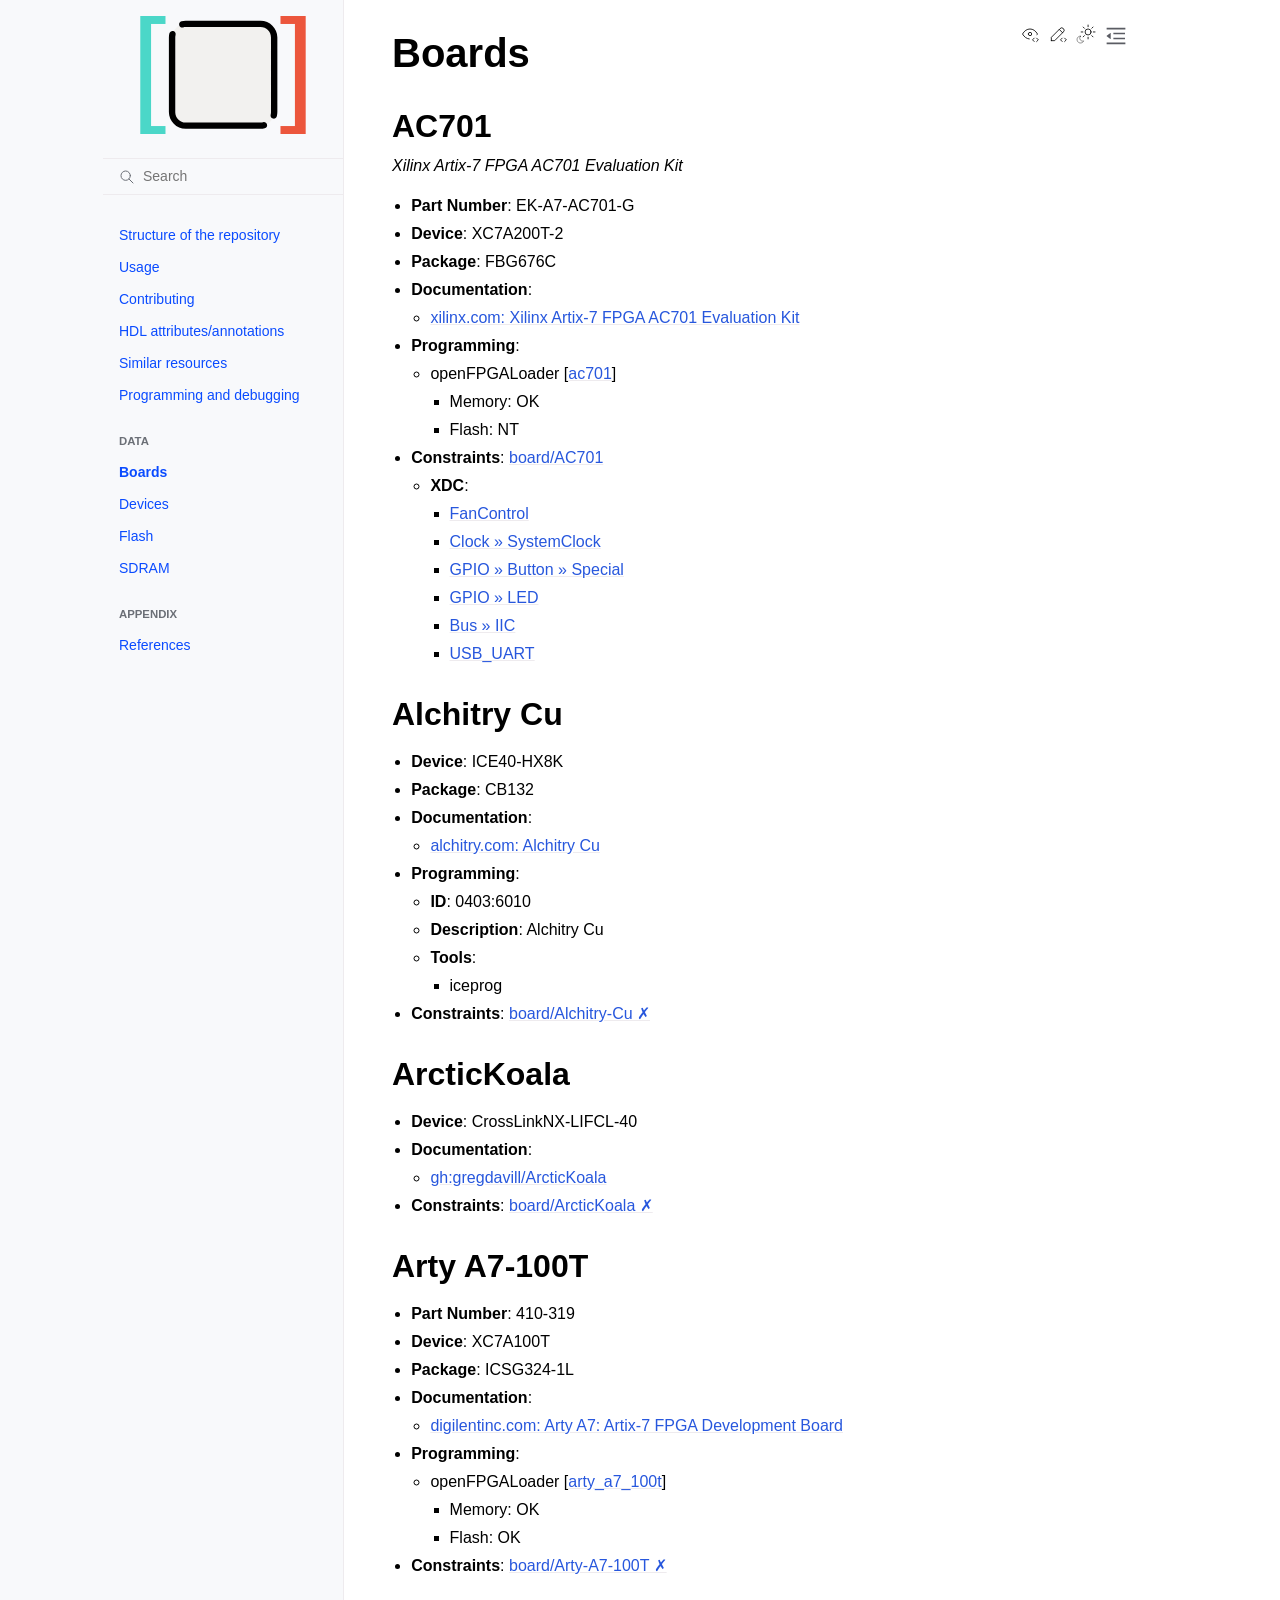
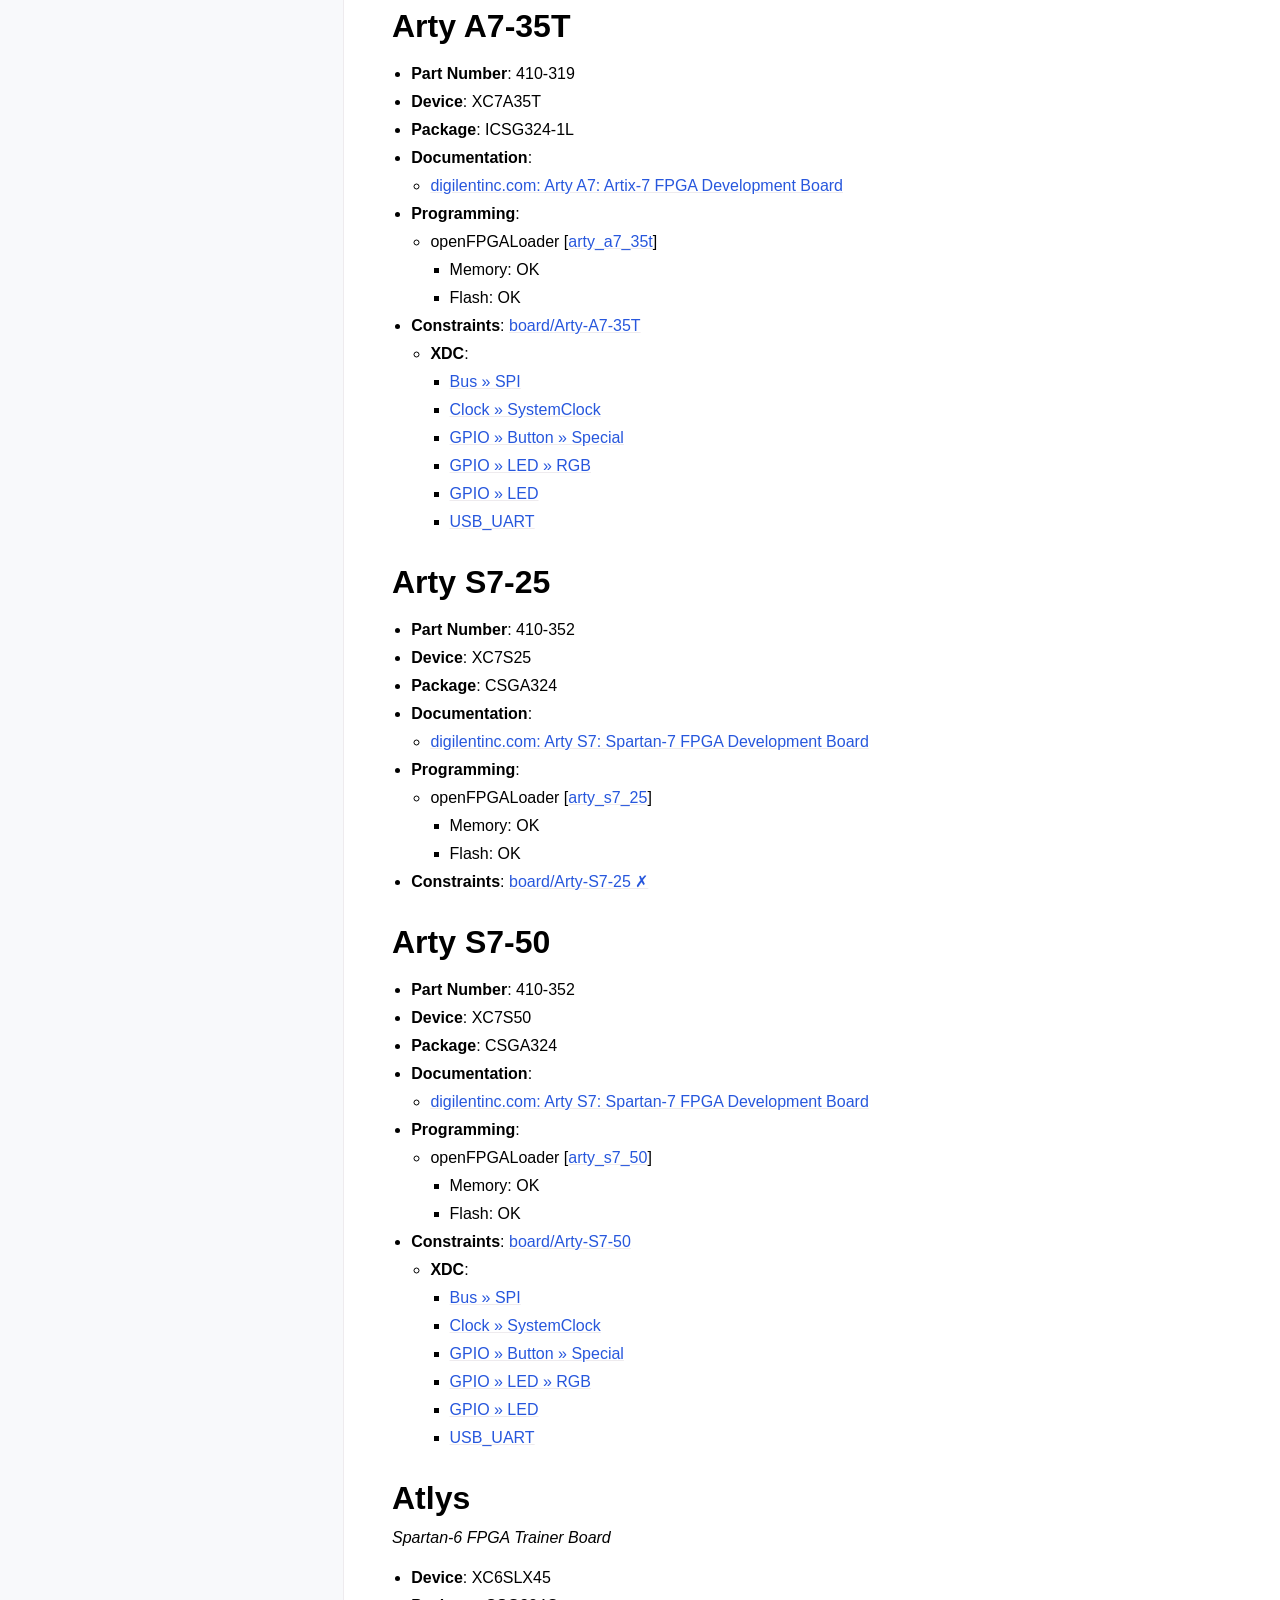
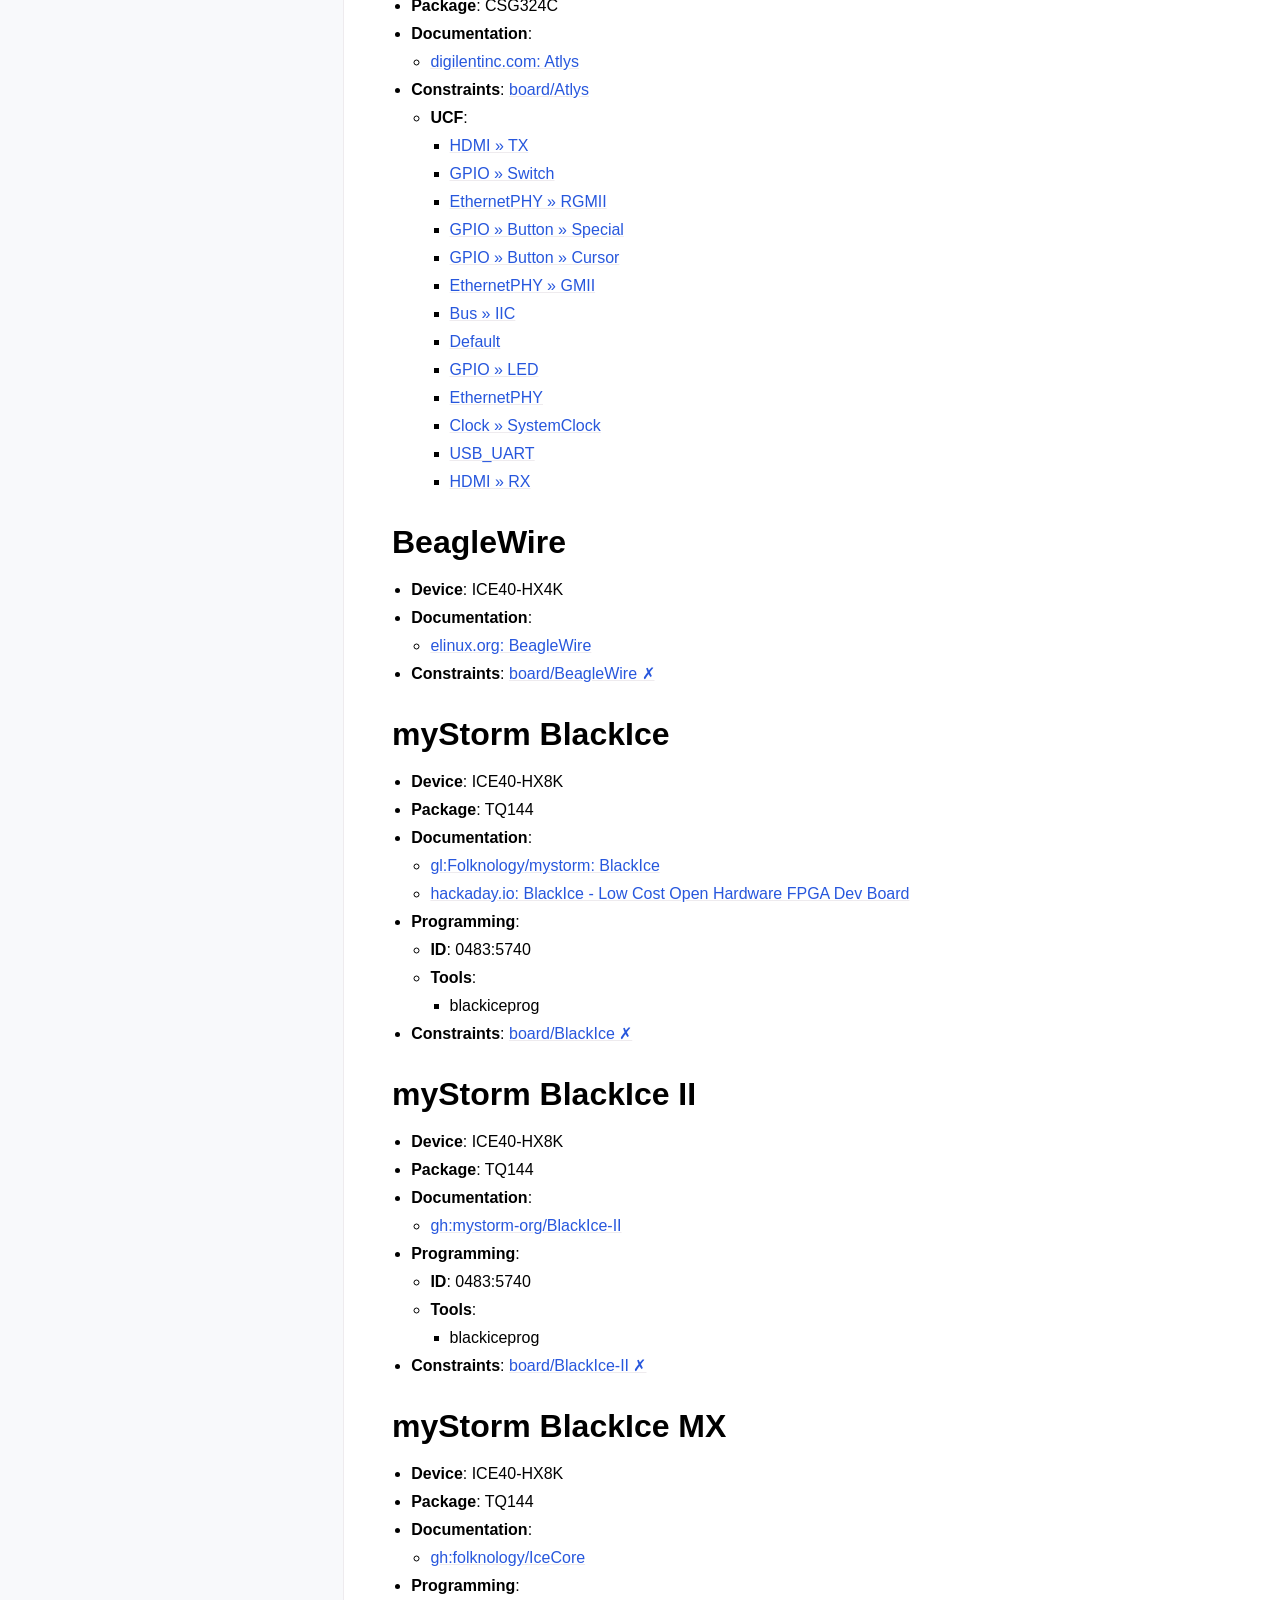
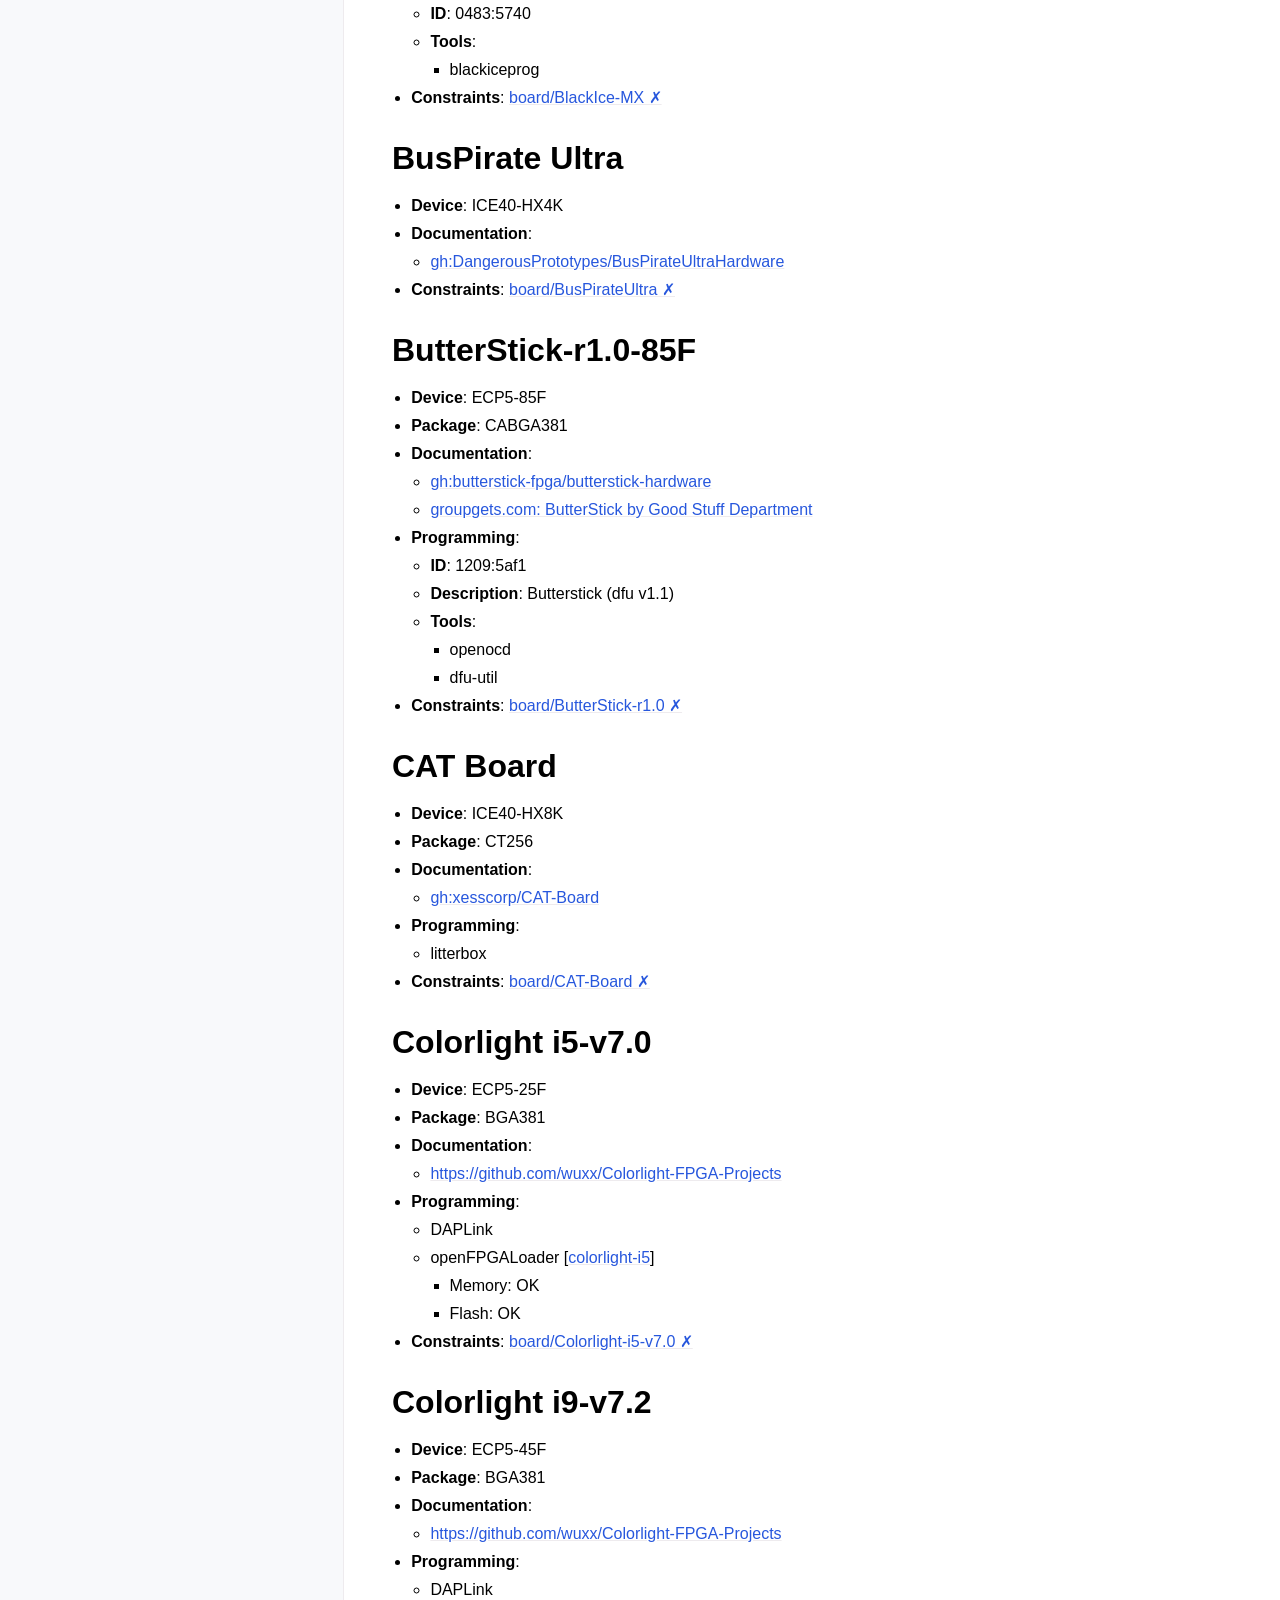
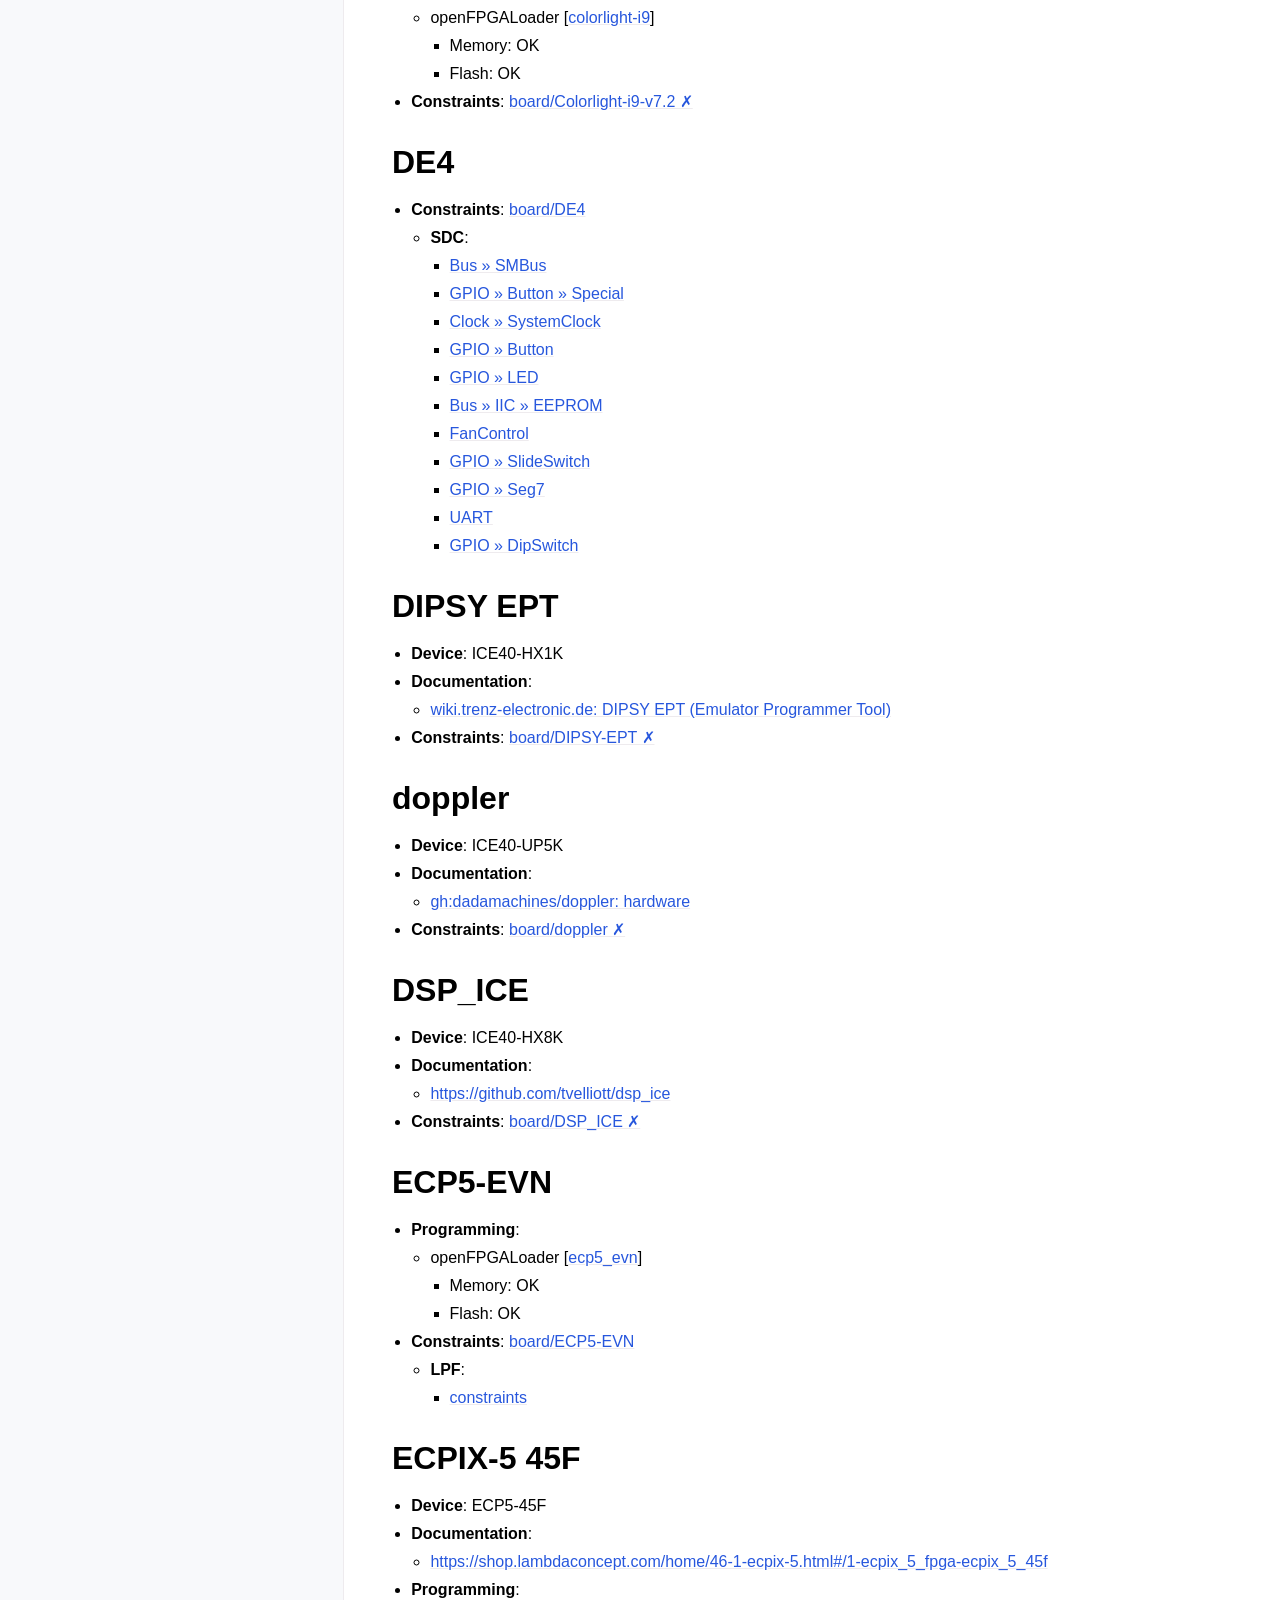
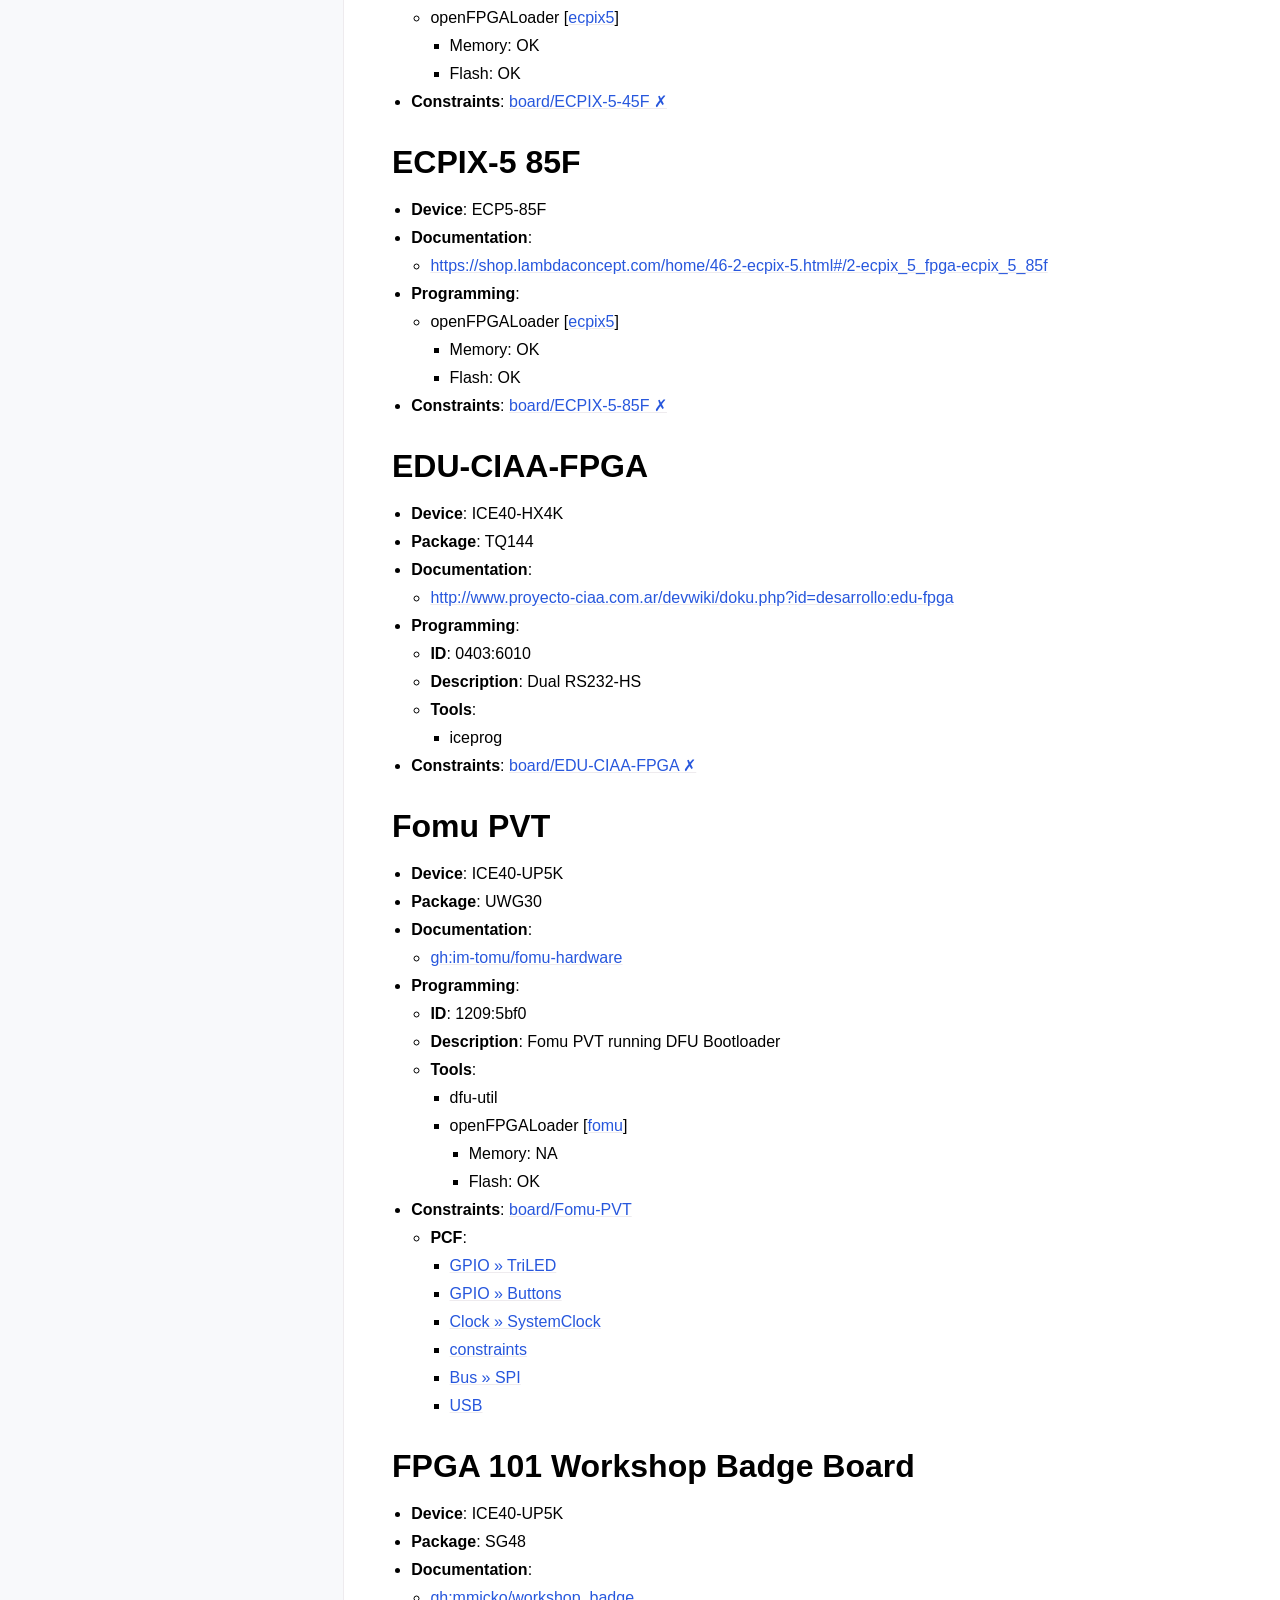
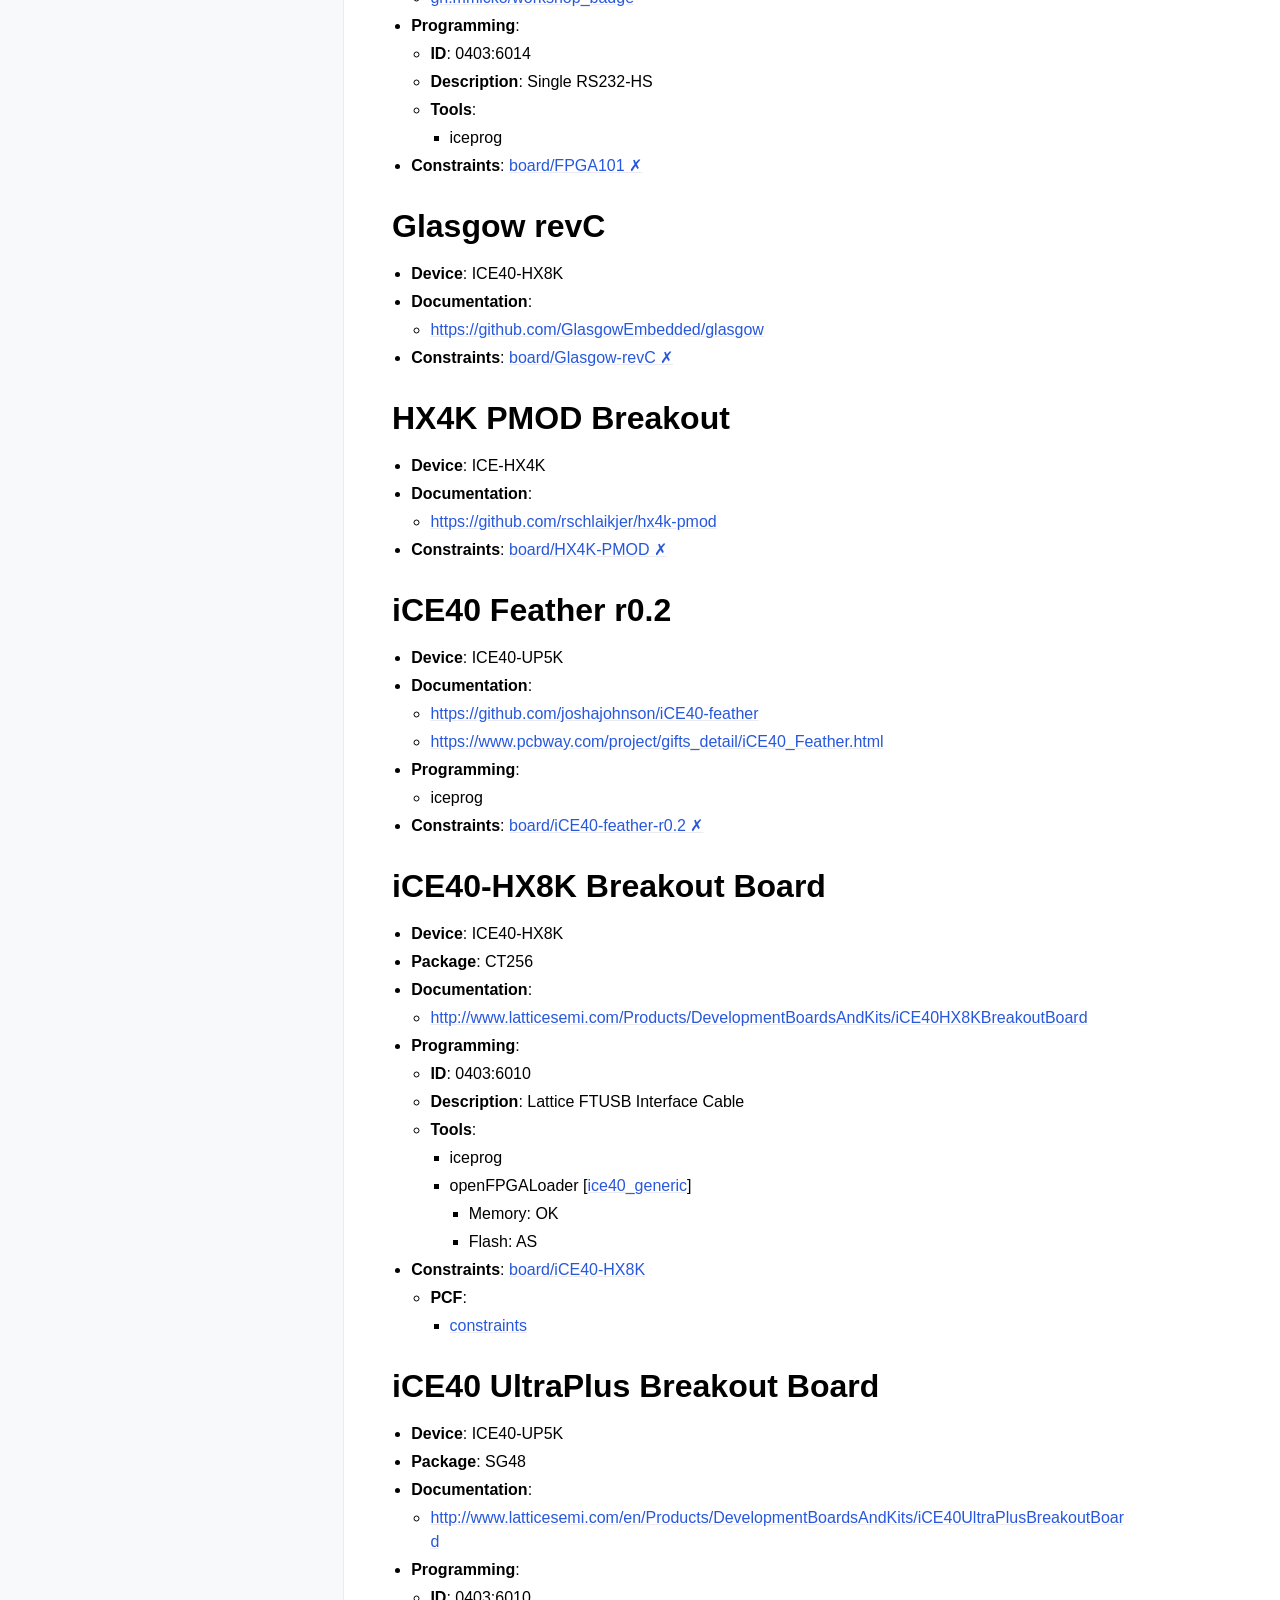
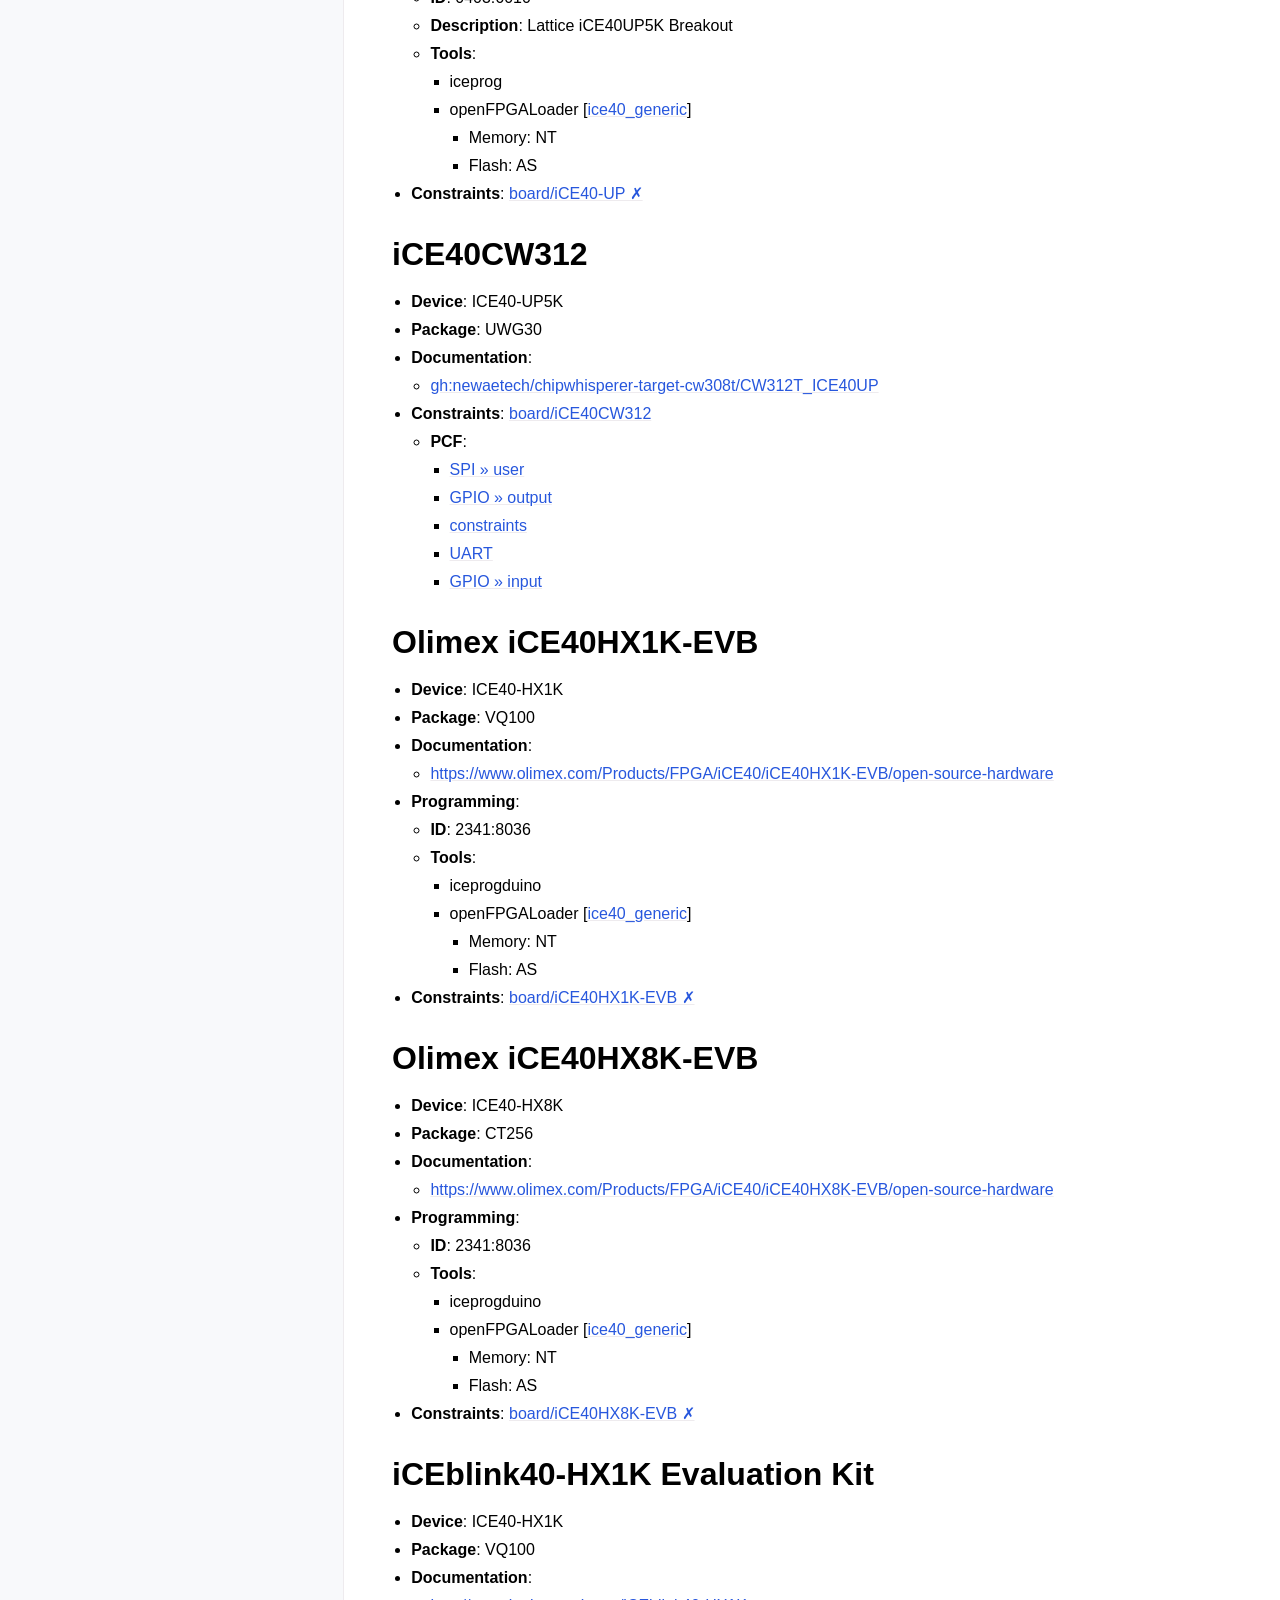
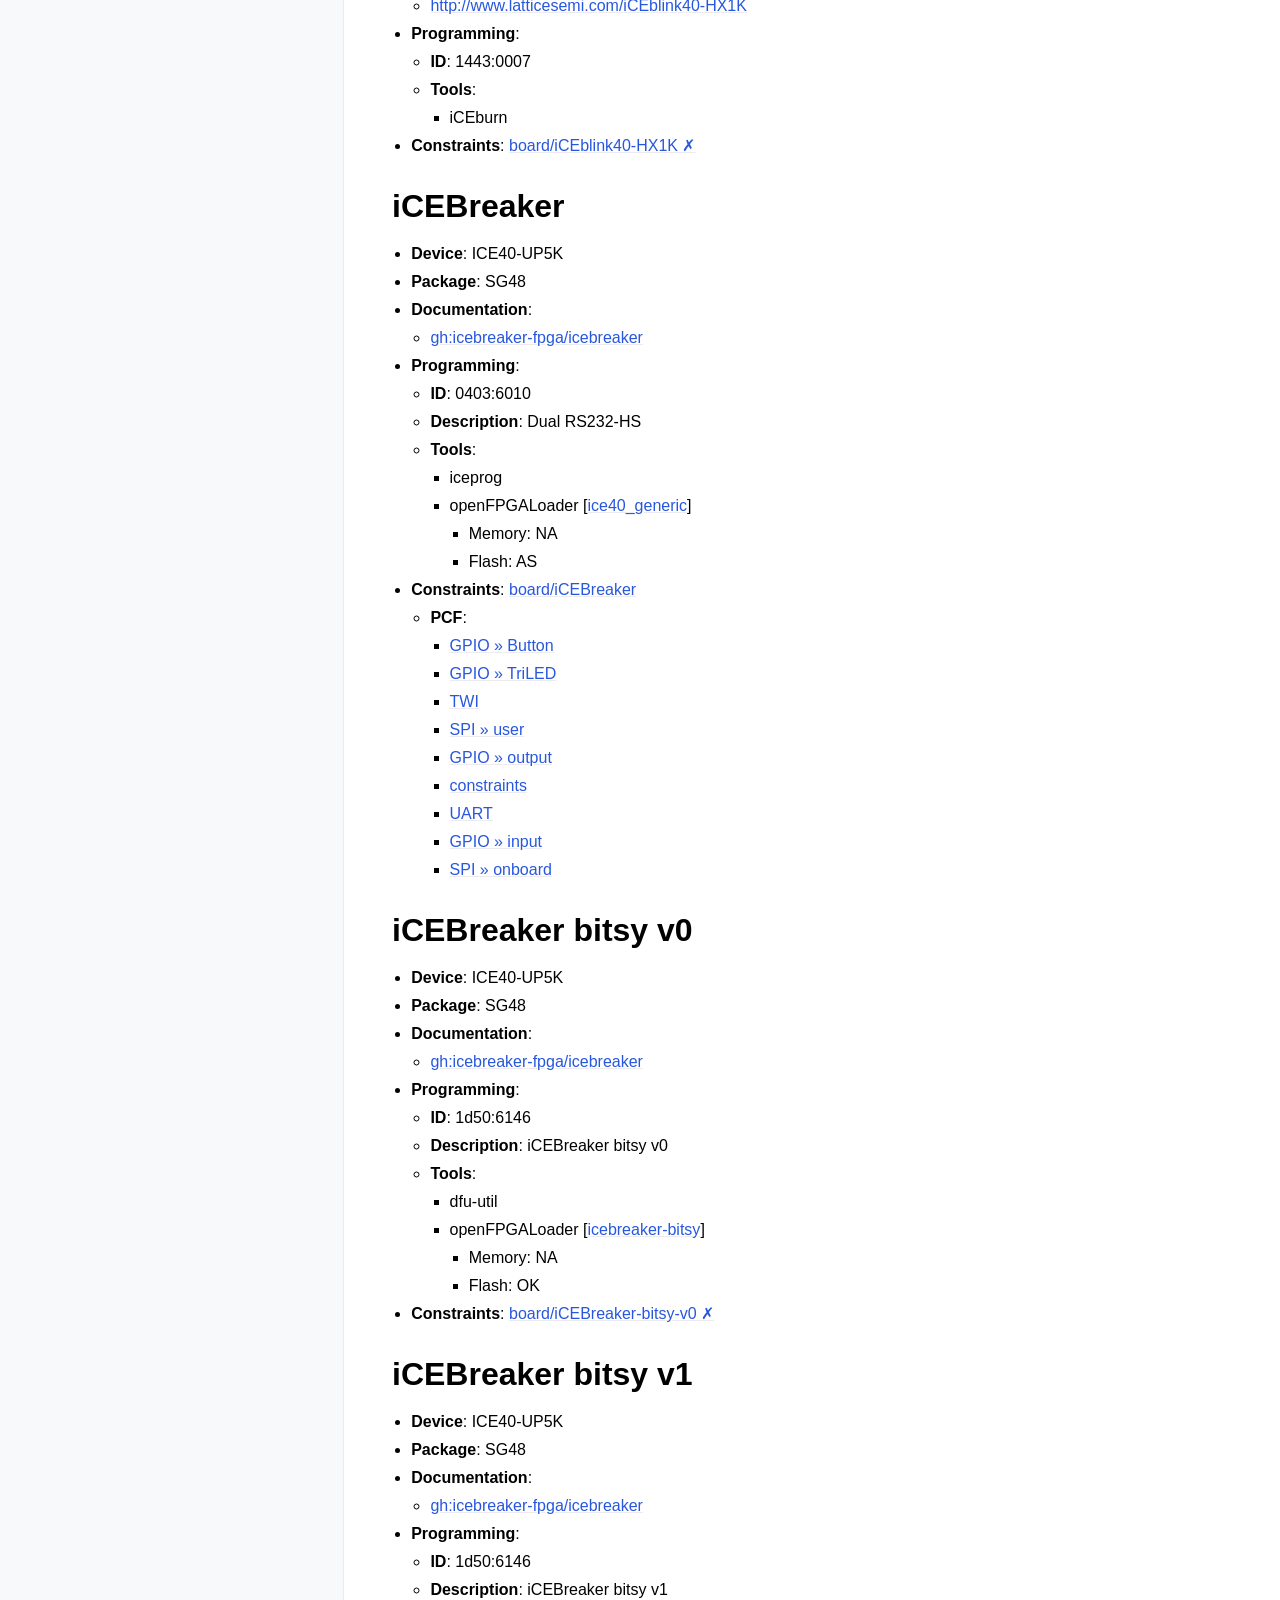
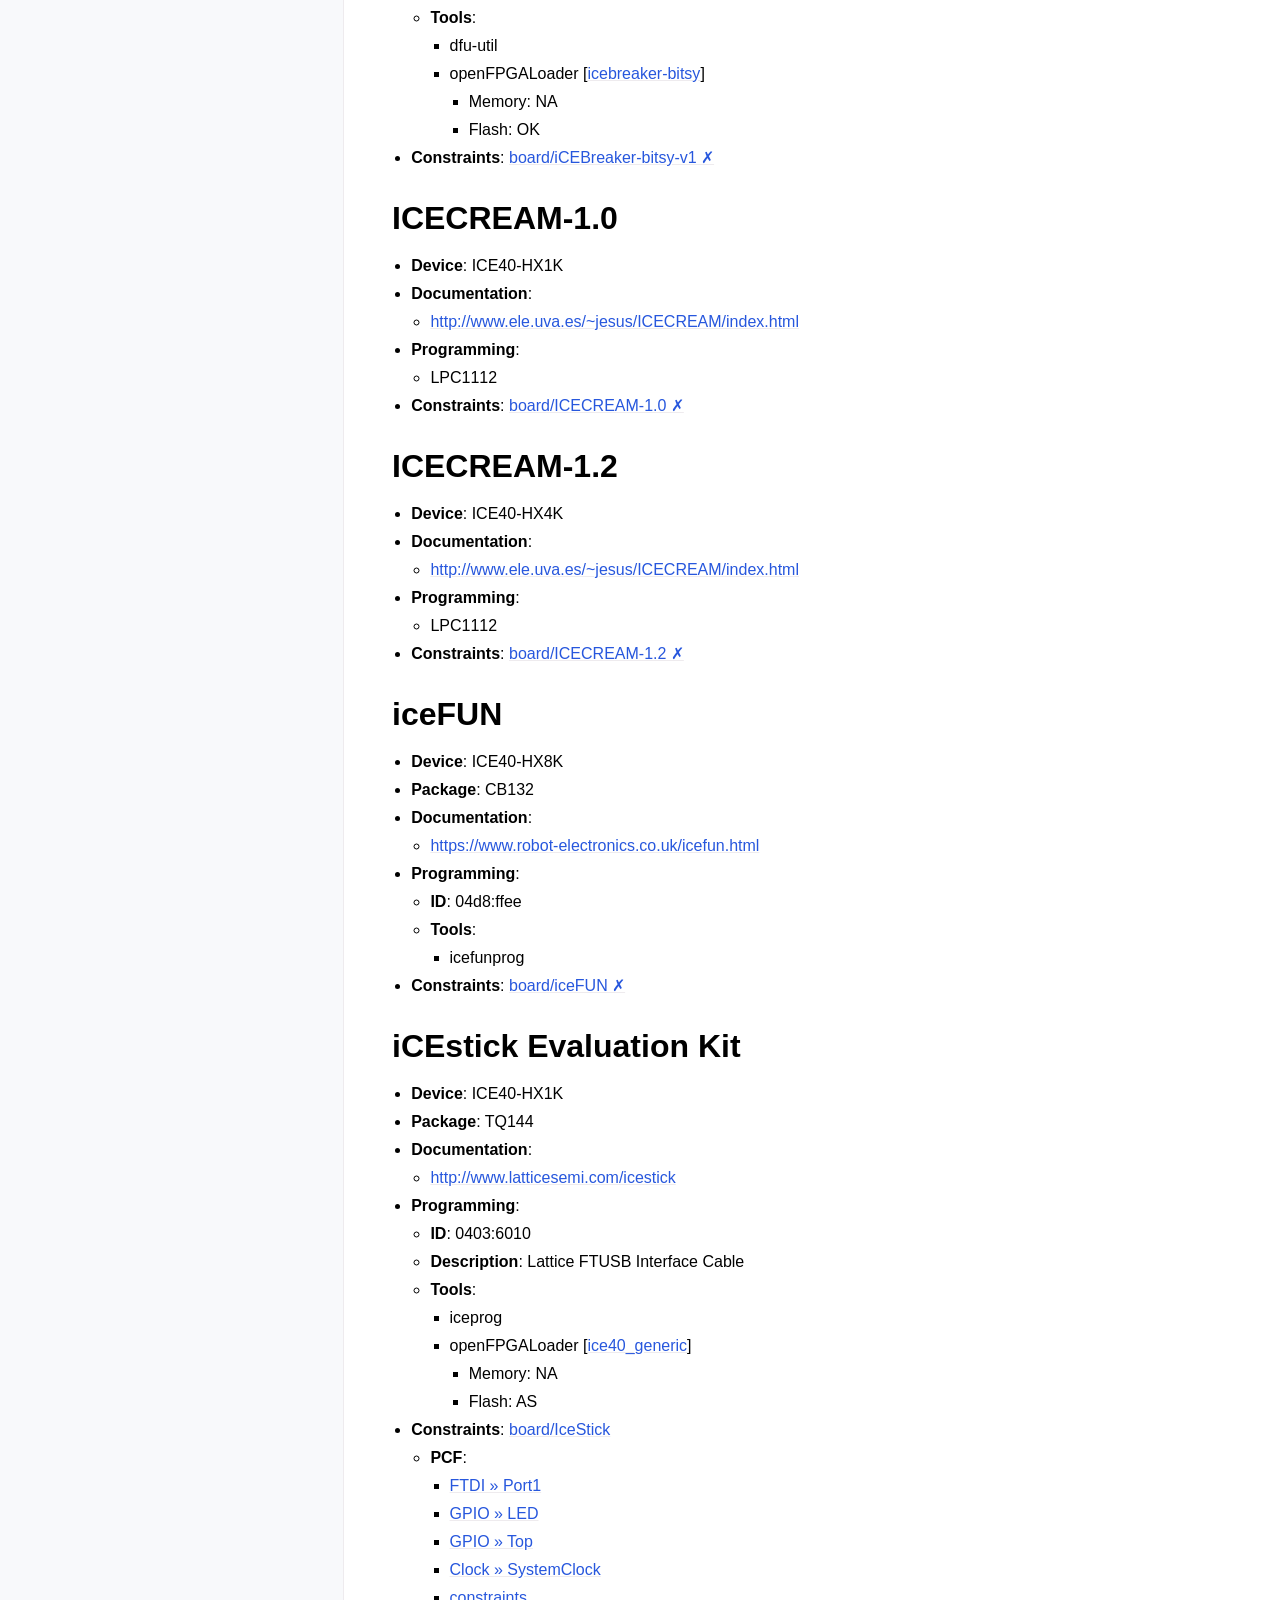
==== commit 755917ab: "update 28057f086d80cf1a5dd17f3888de383e2e54e3ff" ====
--- a/Data/Boards/index.html
+++ b/Data/Boards/index.html
@@ -1,45 +1,199 @@
-<!DOCTYPE html>
-<html class="writer-html5" lang="en" >
-<head>
-  <meta charset="utf-8" /><meta name="viewport" content="width=device-width, initial-scale=1" />
+<!doctype html>
+<html class="no-js" lang="en" data-content_root="../../">
+  <head><meta charset="utf-8">
+    <meta name="viewport" content="width=device-width,initial-scale=1">
+    <meta name="color-scheme" content="light dark"><meta name="viewport" content="width=device-width, initial-scale=1" />
+<link rel="index" title="Index" href="../../genindex.html"><link rel="search" title="Search" href="../../search.html"><link rel="next" title="Devices" href="../Devices.html"><link rel="prev" title="Programming and debugging" href="../../ProgDebug.html">
+        <link rel="prefetch" href="../../_static/logo.svg" as="image">
 
-  <meta name="viewport" content="width=device-width, initial-scale=1.0" />
-  <title>Boards &mdash; FPGA Board Constraints latest documentation</title>
-      <link rel="stylesheet" href="../../_static/pygments.css" type="text/css" />
-      <link rel="stylesheet" href="../../_static/css/theme.css" type="text/css" />
-  <!--[if lt IE 9]>
-    <script src="../../_static/js/html5shiv.min.js"></script>
-  <![endif]-->
+    <link rel="shortcut icon" href="../../_static/icon.png"><!-- Generated with Sphinx 9.0.4 and Furo 2025.12.19 -->
+        <title>Boards - FPGA Board Constraints latest documentation</title>
+      <link rel="stylesheet" type="text/css" href="../../_static/pygments.css?v=3dbc9e18" />
+    <link rel="stylesheet" type="text/css" href="../../_static/styles/furo.css?v=7bdb33bb" />
+    <link rel="stylesheet" type="text/css" href="../../_static/styles/furo-extensions.css?v=8dab3a3b" />
+    
+    
+
+
+<style>
+  body {
+    --color-code-background: #232629;
+  --color-code-foreground: #cccccc;
   
-        <script src="../../_static/documentation_options.js?v=c6e86fd7"></script>
-        <script src="../../_static/doctools.js?v=888ff710"></script>
-        <script src="../../_static/sphinx_highlight.js?v=dc90522c"></script>
-    <script src="../../_static/js/theme.js"></script>
-    <link rel="index" title="Index" href="../../genindex.html" />
-    <link rel="search" title="Search" href="../../search.html" />
-    <link rel="next" title="Devices" href="../Devices.html" />
-    <link rel="prev" title="Programming and debugging" href="../../ProgDebug.html" /> 
-</head>
+  }
+  @media not print {
+    body[data-theme="dark"] {
+      --color-code-background: #202020;
+  --color-code-foreground: #d0d0d0;
+  
+    }
+    @media (prefers-color-scheme: dark) {
+      body:not([data-theme="light"]) {
+        --color-code-background: #202020;
+  --color-code-foreground: #d0d0d0;
+  
+      }
+    }
+  }
+</style></head>
+  <body>
+    
+    <script>
+      document.body.dataset.theme = localStorage.getItem("theme") || "auto";
+    </script>
+    
 
-<body class="wy-body-for-nav"> 
-  <div class="wy-grid-for-nav">
-    <nav data-toggle="wy-nav-shift" class="wy-nav-side">
-      <div class="wy-side-scroll">
-        <div class="wy-side-nav-search" >
-            <a href="../../index.html" class="icon icon-home"> FPGA Board Constraints
-          </a>
-              <div class="version">
-                latest
-              </div>
-<div role="search">
-  <form id="rtd-search-form" class="wy-form" action="../../search.html" method="get">
-    <input type="text" name="q" placeholder="Search docs" />
-    <input type="hidden" name="check_keywords" value="yes" />
-    <input type="hidden" name="area" value="default" />
-  </form>
-</div>
-        </div><div class="wy-menu wy-menu-vertical" data-spy="affix" role="navigation" aria-label="Navigation menu">
-              <ul>
+<svg xmlns="http://www.w3.org/2000/svg" style="display: none;">
+  <symbol id="svg-toc" viewBox="0 0 24 24">
+    <title>Contents</title>
+    <svg stroke="currentColor" fill="currentColor" stroke-width="0" viewBox="0 0 1024 1024">
+      <path d="M408 442h480c4.4 0 8-3.6 8-8v-56c0-4.4-3.6-8-8-8H408c-4.4 0-8 3.6-8 8v56c0 4.4 3.6 8 8 8zm-8 204c0 4.4 3.6 8 8 8h480c4.4 0 8-3.6 8-8v-56c0-4.4-3.6-8-8-8H408c-4.4 0-8 3.6-8 8v56zm504-486H120c-4.4 0-8 3.6-8 8v56c0 4.4 3.6 8 8 8h784c4.4 0 8-3.6 8-8v-56c0-4.4-3.6-8-8-8zm0 632H120c-4.4 0-8 3.6-8 8v56c0 4.4 3.6 8 8 8h784c4.4 0 8-3.6 8-8v-56c0-4.4-3.6-8-8-8zM115.4 518.9L271.7 642c5.8 4.6 14.4.5 14.4-6.9V388.9c0-7.4-8.5-11.5-14.4-6.9L115.4 505.1a8.74 8.74 0 0 0 0 13.8z"/>
+    </svg>
+  </symbol>
+  <symbol id="svg-menu" viewBox="0 0 24 24">
+    <title>Menu</title>
+    <svg xmlns="http://www.w3.org/2000/svg" viewBox="0 0 24 24" fill="none" stroke="currentColor"
+      stroke-width="2" stroke-linecap="round" stroke-linejoin="round" class="feather-menu">
+      <line x1="3" y1="12" x2="21" y2="12"></line>
+      <line x1="3" y1="6" x2="21" y2="6"></line>
+      <line x1="3" y1="18" x2="21" y2="18"></line>
+    </svg>
+  </symbol>
+  <symbol id="svg-arrow-right" viewBox="0 0 24 24">
+    <title>Expand</title>
+    <svg xmlns="http://www.w3.org/2000/svg" viewBox="0 0 24 24" fill="none" stroke="currentColor"
+      stroke-width="2" stroke-linecap="round" stroke-linejoin="round" class="feather-chevron-right">
+      <polyline points="9 18 15 12 9 6"></polyline>
+    </svg>
+  </symbol>
+  <symbol id="svg-sun" viewBox="0 0 24 24">
+    <title>Light mode</title>
+    <svg xmlns="http://www.w3.org/2000/svg" viewBox="0 0 24 24" fill="none" stroke="currentColor"
+      stroke-width="1" stroke-linecap="round" stroke-linejoin="round" class="feather-sun">
+      <circle cx="12" cy="12" r="5"></circle>
+      <line x1="12" y1="1" x2="12" y2="3"></line>
+      <line x1="12" y1="21" x2="12" y2="23"></line>
+      <line x1="4.22" y1="4.22" x2="5.64" y2="5.64"></line>
+      <line x1="18.36" y1="18.36" x2="19.78" y2="19.78"></line>
+      <line x1="1" y1="12" x2="3" y2="12"></line>
+      <line x1="21" y1="12" x2="23" y2="12"></line>
+      <line x1="4.22" y1="19.78" x2="5.64" y2="18.36"></line>
+      <line x1="18.36" y1="5.64" x2="19.78" y2="4.22"></line>
+    </svg>
+  </symbol>
+  <symbol id="svg-moon" viewBox="0 0 24 24">
+    <title>Dark mode</title>
+    <svg xmlns="http://www.w3.org/2000/svg" viewBox="0 0 24 24" fill="none" stroke="currentColor"
+      stroke-width="1" stroke-linecap="round" stroke-linejoin="round" class="icon-tabler-moon">
+      <path stroke="none" d="M0 0h24v24H0z" fill="none" />
+      <path d="M12 3c.132 0 .263 0 .393 0a7.5 7.5 0 0 0 7.92 12.446a9 9 0 1 1 -8.313 -12.454z" />
+    </svg>
+  </symbol>
+  <symbol id="svg-sun-with-moon" viewBox="0 0 24 24">
+    <title>Auto light/dark, in light mode</title>
+    <svg xmlns="http://www.w3.org/2000/svg" viewBox="0 0 24 24" fill="none" stroke="currentColor"
+      stroke-width="1" stroke-linecap="round" stroke-linejoin="round"
+      class="icon-custom-derived-from-feather-sun-and-tabler-moon">
+      <path style="opacity: 50%" d="M 5.411 14.504 C 5.471 14.504 5.532 14.504 5.591 14.504 C 3.639 16.319 4.383 19.569 6.931 20.352 C 7.693 20.586 8.512 20.551 9.25 20.252 C 8.023 23.207 4.056 23.725 2.11 21.184 C 0.166 18.642 1.702 14.949 4.874 14.536 C 5.051 14.512 5.231 14.5 5.411 14.5 L 5.411 14.504 Z"/>
+      <line x1="14.5" y1="3.25" x2="14.5" y2="1.25"/>
+      <line x1="14.5" y1="15.85" x2="14.5" y2="17.85"/>
+      <line x1="10.044" y1="5.094" x2="8.63" y2="3.68"/>
+      <line x1="19" y1="14.05" x2="20.414" y2="15.464"/>
+      <line x1="8.2" y1="9.55" x2="6.2" y2="9.55"/>
+      <line x1="20.8" y1="9.55" x2="22.8" y2="9.55"/>
+      <line x1="10.044" y1="14.006" x2="8.63" y2="15.42"/>
+      <line x1="19" y1="5.05" x2="20.414" y2="3.636"/>
+      <circle cx="14.5" cy="9.55" r="3.6"/>
+    </svg>
+  </symbol>
+  <symbol id="svg-moon-with-sun" viewBox="0 0 24 24">
+    <title>Auto light/dark, in dark mode</title>
+    <svg xmlns="http://www.w3.org/2000/svg" viewBox="0 0 24 24" fill="none" stroke="currentColor"
+      stroke-width="1" stroke-linecap="round" stroke-linejoin="round"
+      class="icon-custom-derived-from-feather-sun-and-tabler-moon">
+      <path d="M 8.282 7.007 C 8.385 7.007 8.494 7.007 8.595 7.007 C 5.18 10.184 6.481 15.869 10.942 17.24 C 12.275 17.648 13.706 17.589 15 17.066 C 12.851 22.236 5.91 23.143 2.505 18.696 C -0.897 14.249 1.791 7.786 7.342 7.063 C 7.652 7.021 7.965 7 8.282 7 L 8.282 7.007 Z"/>
+      <line style="opacity: 50%" x1="18" y1="3.705" x2="18" y2="2.5"/>
+      <line style="opacity: 50%" x1="18" y1="11.295" x2="18" y2="12.5"/>
+      <line style="opacity: 50%" x1="15.316" y1="4.816" x2="14.464" y2="3.964"/>
+      <line style="opacity: 50%" x1="20.711" y1="10.212" x2="21.563" y2="11.063"/>
+      <line style="opacity: 50%" x1="14.205" y1="7.5" x2="13.001" y2="7.5"/>
+      <line style="opacity: 50%" x1="21.795" y1="7.5" x2="23" y2="7.5"/>
+      <line style="opacity: 50%" x1="15.316" y1="10.184" x2="14.464" y2="11.036"/>
+      <line style="opacity: 50%" x1="20.711" y1="4.789" x2="21.563" y2="3.937"/>
+      <circle style="opacity: 50%" cx="18" cy="7.5" r="2.169"/>
+    </svg>
+  </symbol>
+  <symbol id="svg-pencil" viewBox="0 0 24 24">
+    <svg xmlns="http://www.w3.org/2000/svg" viewBox="0 0 24 24" fill="none" stroke="currentColor"
+      stroke-width="1" stroke-linecap="round" stroke-linejoin="round" class="icon-tabler-pencil-code">
+      <path d="M4 20h4l10.5 -10.5a2.828 2.828 0 1 0 -4 -4l-10.5 10.5v4" />
+      <path d="M13.5 6.5l4 4" />
+      <path d="M20 21l2 -2l-2 -2" />
+      <path d="M17 17l-2 2l2 2" />
+    </svg>
+  </symbol>
+  <symbol id="svg-eye" viewBox="0 0 24 24">
+    <svg xmlns="http://www.w3.org/2000/svg" viewBox="0 0 24 24" fill="none" stroke="currentColor"
+      stroke-width="1" stroke-linecap="round" stroke-linejoin="round" class="icon-tabler-eye-code">
+      <path stroke="none" d="M0 0h24v24H0z" fill="none" />
+      <path d="M10 12a2 2 0 1 0 4 0a2 2 0 0 0 -4 0" />
+      <path
+        d="M11.11 17.958c-3.209 -.307 -5.91 -2.293 -8.11 -5.958c2.4 -4 5.4 -6 9 -6c3.6 0 6.6 2 9 6c-.21 .352 -.427 .688 -.647 1.008" />
+      <path d="M20 21l2 -2l-2 -2" />
+      <path d="M17 17l-2 2l2 2" />
+    </svg>
+  </symbol>
+</svg>
+
+<input type="checkbox" class="sidebar-toggle" name="__navigation" id="__navigation" aria-label="Toggle site navigation sidebar">
+<input type="checkbox" class="sidebar-toggle" name="__toc" id="__toc" aria-label="Toggle table of contents sidebar">
+<label class="overlay sidebar-overlay" for="__navigation"></label>
+<label class="overlay toc-overlay" for="__toc"></label>
+
+<a class="skip-to-content muted-link" href="#furo-main-content">Skip to content</a>
+
+
+
+<div class="page">
+  <header class="mobile-header">
+    <div class="header-left">
+      <label class="nav-overlay-icon" for="__navigation">
+        <span class="icon"><svg><use href="#svg-menu"></use></svg></span>
+      </label>
+    </div>
+    <div class="header-center">
+      <a href="../../index.html"><div class="brand">FPGA Board Constraints latest documentation</div></a>
+    </div>
+    <div class="header-right">
+      <div class="theme-toggle-container theme-toggle-header">
+        <button class="theme-toggle" aria-label="Toggle Light / Dark / Auto color theme">
+          <svg class="theme-icon-when-auto-light"><use href="#svg-sun-with-moon"></use></svg>
+          <svg class="theme-icon-when-auto-dark"><use href="#svg-moon-with-sun"></use></svg>
+          <svg class="theme-icon-when-dark"><use href="#svg-moon"></use></svg>
+          <svg class="theme-icon-when-light"><use href="#svg-sun"></use></svg>
+        </button>
+      </div>
+      <label class="toc-overlay-icon toc-header-icon" for="__toc">
+        <span class="icon"><svg><use href="#svg-toc"></use></svg></span>
+      </label>
+    </div>
+  </header>
+  <aside class="sidebar-drawer">
+    <div class="sidebar-container">
+      
+      <div class="sidebar-sticky"><a class="sidebar-brand" href="../../index.html">
+  <div class="sidebar-logo-container">
+    <img class="sidebar-logo" src="../../_static/logo.svg" alt="Logo"/>
+  </div>
+  
+  
+</a><form class="sidebar-search-container" method="get" action="../../search.html" role="search">
+  <input class="sidebar-search" placeholder="Search" name="q" aria-label="Search">
+  <input type="hidden" name="check_keywords" value="yes">
+  <input type="hidden" name="area" value="default">
+</form>
+<div id="searchbox"></div><div class="sidebar-scroll"><div class="sidebar-tree">
+  <ul>
 <li class="toctree-l1"><a class="reference internal" href="../../Structure.html">Structure of the repository</a></li>
 <li class="toctree-l1"><a class="reference internal" href="../../Usage.html">Usage</a></li>
 <li class="toctree-l1"><a class="reference internal" href="../../Contributing.html">Contributing</a></li>
@@ -49,94 +203,7 @@
 </ul>
 <p class="caption" role="heading"><span class="caption-text">Data</span></p>
 <ul class="current">
-<li class="toctree-l1 current"><a class="current reference internal" href="#">Boards</a><ul>
-<li class="toctree-l2"><a class="reference internal" href="#ac701">AC701</a></li>
-<li class="toctree-l2"><a class="reference internal" href="#alchitry-cu">Alchitry Cu</a></li>
-<li class="toctree-l2"><a class="reference internal" href="#arctickoala">ArcticKoala</a></li>
-<li class="toctree-l2"><a class="reference internal" href="#arty-a7-100t">Arty A7-100T</a></li>
-<li class="toctree-l2"><a class="reference internal" href="#arty-a7-35t">Arty A7-35T</a></li>
-<li class="toctree-l2"><a class="reference internal" href="#arty-s7-25">Arty S7-25</a></li>
-<li class="toctree-l2"><a class="reference internal" href="#arty-s7-50">Arty S7-50</a></li>
-<li class="toctree-l2"><a class="reference internal" href="#atlys">Atlys</a></li>
-<li class="toctree-l2"><a class="reference internal" href="#beaglewire">BeagleWire</a></li>
-<li class="toctree-l2"><a class="reference internal" href="#mystorm-blackice">myStorm BlackIce</a></li>
-<li class="toctree-l2"><a class="reference internal" href="#mystorm-blackice-ii">myStorm BlackIce II</a></li>
-<li class="toctree-l2"><a class="reference internal" href="#mystorm-blackice-mx">myStorm BlackIce MX</a></li>
-<li class="toctree-l2"><a class="reference internal" href="#buspirate-ultra">BusPirate Ultra</a></li>
-<li class="toctree-l2"><a class="reference internal" href="#butterstick-r1-0-85f">ButterStick-r1.0-85F</a></li>
-<li class="toctree-l2"><a class="reference internal" href="#cat-board">CAT Board</a></li>
-<li class="toctree-l2"><a class="reference internal" href="#colorlight-i5-v7-0">Colorlight i5-v7.0</a></li>
-<li class="toctree-l2"><a class="reference internal" href="#colorlight-i9-v7-2">Colorlight i9-v7.2</a></li>
-<li class="toctree-l2"><a class="reference internal" href="#de4">DE4</a></li>
-<li class="toctree-l2"><a class="reference internal" href="#dipsy-ept">DIPSY EPT</a></li>
-<li class="toctree-l2"><a class="reference internal" href="#doppler">doppler</a></li>
-<li class="toctree-l2"><a class="reference internal" href="#dsp-ice">DSP_ICE</a></li>
-<li class="toctree-l2"><a class="reference internal" href="#ecp5-evn">ECP5-EVN</a></li>
-<li class="toctree-l2"><a class="reference internal" href="#ecpix-5-45f">ECPIX-5 45F</a></li>
-<li class="toctree-l2"><a class="reference internal" href="#ecpix-5-85f">ECPIX-5 85F</a></li>
-<li class="toctree-l2"><a class="reference internal" href="#edu-ciaa-fpga">EDU-CIAA-FPGA</a></li>
-<li class="toctree-l2"><a class="reference internal" href="#fomu-pvt">Fomu PVT</a></li>
-<li class="toctree-l2"><a class="reference internal" href="#fpga-101-workshop-badge-board">FPGA 101 Workshop Badge Board</a></li>
-<li class="toctree-l2"><a class="reference internal" href="#glasgow-revc">Glasgow revC</a></li>
-<li class="toctree-l2"><a class="reference internal" href="#hx4k-pmod-breakout">HX4K PMOD Breakout</a></li>
-<li class="toctree-l2"><a class="reference internal" href="#ice40-feather-r0-2">iCE40 Feather r0.2</a></li>
-<li class="toctree-l2"><a class="reference internal" href="#ice40-hx8k-breakout-board">iCE40-HX8K Breakout Board</a></li>
-<li class="toctree-l2"><a class="reference internal" href="#ice40-ultraplus-breakout-board">iCE40 UltraPlus Breakout Board</a></li>
-<li class="toctree-l2"><a class="reference internal" href="#ice40cw312">iCE40CW312</a></li>
-<li class="toctree-l2"><a class="reference internal" href="#olimex-ice40hx1k-evb">Olimex iCE40HX1K-EVB</a></li>
-<li class="toctree-l2"><a class="reference internal" href="#olimex-ice40hx8k-evb">Olimex iCE40HX8K-EVB</a></li>
-<li class="toctree-l2"><a class="reference internal" href="#iceblink40-hx1k-evaluation-kit">iCEblink40-HX1K Evaluation Kit</a></li>
-<li class="toctree-l2"><a class="reference internal" href="#icebreaker">iCEBreaker</a></li>
-<li class="toctree-l2"><a class="reference internal" href="#icebreaker-bitsy-v0">iCEBreaker bitsy v0</a></li>
-<li class="toctree-l2"><a class="reference internal" href="#icebreaker-bitsy-v1">iCEBreaker bitsy v1</a></li>
-<li class="toctree-l2"><a class="reference internal" href="#icecream-1-0">ICECREAM-1.0</a></li>
-<li class="toctree-l2"><a class="reference internal" href="#icecream-1-2">ICECREAM-1.2</a></li>
-<li class="toctree-l2"><a class="reference internal" href="#icefun">iceFUN</a></li>
-<li class="toctree-l2"><a class="reference internal" href="#icestick-evaluation-kit">iCEstick Evaluation Kit</a></li>
-<li class="toctree-l2"><a class="reference internal" href="#icesugar-nano">iCESugar-nano</a></li>
-<li class="toctree-l2"><a class="reference internal" href="#icesugar-pro">iCESugar-pro</a></li>
-<li class="toctree-l2"><a class="reference internal" href="#icesugar-v1-5">iCESugar v1.5</a></li>
-<li class="toctree-l2"><a class="reference internal" href="#icezero">IceZero</a></li>
-<li class="toctree-l2"><a class="reference internal" href="#icezum-alhambra">IceZUM Alhambra</a></li>
-<li class="toctree-l2"><a class="reference internal" href="#icezum-alhambra-ii">IceZUM Alhambra II</a></li>
-<li class="toctree-l2"><a class="reference internal" href="#icoboard-v1-0">icoBOARD v1.0</a></li>
-<li class="toctree-l2"><a class="reference internal" href="#kc705">KC705</a></li>
-<li class="toctree-l2"><a class="reference internal" href="#kefir-i-ice40-hx4k">Kéfir I iCE40-HX4K</a></li>
-<li class="toctree-l2"><a class="reference internal" href="#litefury">Litefury</a></li>
-<li class="toctree-l2"><a class="reference internal" href="#manila-ice">manila iCE</a></li>
-<li class="toctree-l2"><a class="reference internal" href="#mercury-2-a7-100t">Mercury 2 A7-100T</a></li>
-<li class="toctree-l2"><a class="reference internal" href="#mercury-2-a7-35t">Mercury 2 A7-35T</a></li>
-<li class="toctree-l2"><a class="reference internal" href="#ml505">ML505</a></li>
-<li class="toctree-l2"><a class="reference internal" href="#ml506">ML506</a></li>
-<li class="toctree-l2"><a class="reference internal" href="#ml605">ML605</a></li>
-<li class="toctree-l2"><a class="reference internal" href="#mnt-reform-kintex-7-som">MNT Reform Kintex-7 SoM</a></li>
-<li class="toctree-l2"><a class="reference internal" href="#nandland-go-board">Nandland Go board</a></li>
-<li class="toctree-l2"><a class="reference internal" href="#nexys-4">Nexys 4</a></li>
-<li class="toctree-l2"><a class="reference internal" href="#nexys-4-ddr">Nexys 4 DDR</a></li>
-<li class="toctree-l2"><a class="reference internal" href="#openfpga">openFPGA</a></li>
-<li class="toctree-l2"><a class="reference internal" href="#orangecrab-r0-2-25f">OrangeCrab-r0.2-25F</a></li>
-<li class="toctree-l2"><a class="reference internal" href="#pergola">Pergola</a></li>
-<li class="toctree-l2"><a class="reference internal" href="#picoevb">PicoEVB</a></li>
-<li class="toctree-l2"><a class="reference internal" href="#pygmy-stamp-board">Pygmy Stamp Board</a></li>
-<li class="toctree-l2"><a class="reference internal" href="#qomu">Qomu</a></li>
-<li class="toctree-l2"><a class="reference internal" href="#quickfeather">QuickFeather</a></li>
-<li class="toctree-l2"><a class="reference internal" href="#spartan-3-starter-kit">Spartan-3 Starter Kit</a></li>
-<li class="toctree-l2"><a class="reference internal" href="#tinyfpga-b2">TinyFPGA B2</a></li>
-<li class="toctree-l2"><a class="reference internal" href="#tinyfpga-bx">TinyFPGA-BX</a></li>
-<li class="toctree-l2"><a class="reference internal" href="#ulx3s-12f">ULX3S 12F</a></li>
-<li class="toctree-l2"><a class="reference internal" href="#ulx3s-25f">ULX3S 25F</a></li>
-<li class="toctree-l2"><a class="reference internal" href="#ulx3s-45f">ULX3S 45F</a></li>
-<li class="toctree-l2"><a class="reference internal" href="#ulx3s-85f">ULX3S 85F</a></li>
-<li class="toctree-l2"><a class="reference internal" href="#upduino-v1-0">UPDuino v1.0</a></li>
-<li class="toctree-l2"><a class="reference internal" href="#upduino-v2-0">UPDuino v2.0</a></li>
-<li class="toctree-l2"><a class="reference internal" href="#upduino-v2-1">UPDuino v2.1</a></li>
-<li class="toctree-l2"><a class="reference internal" href="#upduino-v3-0">UPDuino v3.0</a></li>
-<li class="toctree-l2"><a class="reference internal" href="#vc707">VC707</a></li>
-<li class="toctree-l2"><a class="reference internal" href="#xupv5">XUPV5</a></li>
-<li class="toctree-l2"><a class="reference internal" href="#zc706">ZC706</a></li>
-<li class="toctree-l2"><a class="reference internal" href="#zedboard">ZedBoard</a></li>
-</ul>
-</li>
+<li class="toctree-l1 current current-page"><a class="current reference internal" href="#">Boards</a></li>
 <li class="toctree-l1"><a class="reference internal" href="../Devices.html">Devices</a></li>
 <li class="toctree-l1"><a class="reference internal" href="../Flash.html">Flash</a></li>
 <li class="toctree-l1"><a class="reference internal" href="../SDRAM.html">SDRAM</a></li>
@@ -146,34 +213,47 @@
 <li class="toctree-l1"><a class="reference internal" href="../../References.html">References</a></li>
 </ul>
 
+</div>
+</div>
+
+      </div>
+      
+    </div>
+  </aside>
+  <div class="main">
+    <div class="content">
+      <div class="article-container">
+        <a href="#" class="back-to-top muted-link">
+          <svg xmlns="http://www.w3.org/2000/svg" viewBox="0 0 24 24">
+            <path d="M13 20h-2V8l-5.5 5.5-1.42-1.42L12 4.16l7.92 7.92-1.42 1.42L13 8v12z"></path>
+          </svg>
+          <span>Back to top</span>
+        </a>
+        <div class="content-icon-container">
+          <div class="view-this-page">
+  <a class="muted-link" href="https://github.com/hdl/constraints/blob/main/doc/Data/Boards/index.rst?plain=true" title="View this page">
+    <svg><use href="#svg-eye"></use></svg>
+    <span class="visually-hidden">View this page</span>
+  </a>
+</div><div class="edit-this-page">
+  <a class="muted-link" href="https://github.com/hdl/constraints/edit/main/doc/Data/Boards/index.rst" rel="edit" title="Edit this page">
+    <svg><use href="#svg-pencil"></use></svg>
+    <span class="visually-hidden">Edit this page</span>
+  </a>
+</div><div class="theme-toggle-container theme-toggle-content">
+            <button class="theme-toggle" aria-label="Toggle Light / Dark / Auto color theme">
+              <svg class="theme-icon-when-auto-light"><use href="#svg-sun-with-moon"></use></svg>
+              <svg class="theme-icon-when-auto-dark"><use href="#svg-moon-with-sun"></use></svg>
+              <svg class="theme-icon-when-dark"><use href="#svg-moon"></use></svg>
+              <svg class="theme-icon-when-light"><use href="#svg-sun"></use></svg>
+            </button>
+          </div>
+          <label class="toc-overlay-icon toc-content-icon" for="__toc">
+            <span class="icon"><svg><use href="#svg-toc"></use></svg></span>
+          </label>
         </div>
-      </div>
-    </nav>
-
-    <section data-toggle="wy-nav-shift" class="wy-nav-content-wrap"><nav class="wy-nav-top" aria-label="Mobile navigation menu" >
-          <i data-toggle="wy-nav-top" class="fa fa-bars"></i>
-          <a href="../../index.html">FPGA Board Constraints</a>
-      </nav>
-
-      <div class="wy-nav-content">
-        <div class="rst-content">
-        
-          
-            <div role="navigation" aria-label="Page navigation">
-  <ul class="wy-breadcrumbs">
-      <li><a href="../../index.html" class="icon icon-home"></a> &raquo;</li>
-      <li>Boards</li>
-      <li class="wy-breadcrumbs-aside">
-              <a href="https://github.com/hdl/constraints/blob/main/doc/Data/Boards/index.rst" class="fa fa-github"> Edit on GitHub</a>
-      </li>
-  </ul>
-  <hr/>
-</div>
-          
-          <div role="main" class="document" itemscope="itemscope" itemtype="http://schema.org/Article">
-           <div itemprop="articleBody">
-             
-  <section id="boards">
+        <article role="main" id="furo-main-content">
+          <section id="boards">
 <span id="data-boards"></span><h1>Boards<a class="headerlink" href="#boards" title="Link to this heading">¶</a></h1>
 <section id="ac701">
 <span id="boards-ac701"></span><h2>AC701<a class="headerlink" href="#ac701" title="Link to this heading">¶</a></h2>
@@ -189,7 +269,7 @@
 </li>
 <li><p><strong>Programming</strong>:</p>
 <ul>
-<li><p>openFPGALoader [<a class="reference external" href="https://trabucayre.github.io/openFPGALoader/compatibility/board.html#compatibility-boards" title="(in openFPGALoader: universal utility for programming FPGA vlatest)"><span class="xref std std-ref">ac701</span></a>]</p>
+<li><p>openFPGALoader [<a class="reference external" href="https://trabucayre.github.io/openFPGALoader/compatibility/board.html#compatibility-boards" title="(in openFPGALoader: universal utility for programming FPGA latest)"><span class="xref std std-ref">ac701</span></a>]</p>
 <ul>
 <li><p>Memory: OK</p></li>
 <li><p>Flash: NT</p></li>
@@ -197,16 +277,16 @@
 </li>
 </ul>
 </li>
-<li><p><strong>Constraints</strong>: <a class="reference external" href="https://github.com/hdl/constraints/blob/main/board/AC701">board/AC701</a></p>
+<li><p><strong>Constraints</strong>: <a class="extlink-ghsrc reference external" href="https://github.com/hdl/constraints/blob/main/board/AC701">board/AC701</a></p>
 <ul>
 <li><p><strong>XDC</strong>:</p>
 <ul>
-<li><p><a class="reference external" href="https://github.com/hdl/constraints/blob/main/board/AC701/USB_UART.xdc">USB_UART</a></p></li>
-<li><p><a class="reference external" href="https://github.com/hdl/constraints/blob/main/board/AC701/FanControl.xdc">FanControl</a></p></li>
-<li><p><a class="reference external" href="https://github.com/hdl/constraints/blob/main/board/AC701/GPIO.LED.xdc">GPIO » LED</a></p></li>
-<li><p><a class="reference external" href="https://github.com/hdl/constraints/blob/main/board/AC701/Clock.SystemClock.xdc">Clock » SystemClock</a></p></li>
-<li><p><a class="reference external" href="https://github.com/hdl/constraints/blob/main/board/AC701/Bus.IIC.xdc">Bus » IIC</a></p></li>
-<li><p><a class="reference external" href="https://github.com/hdl/constraints/blob/main/board/AC701/GPIO.Button.Special.xdc">GPIO » Button » Special</a></p></li>
+<li><p><a class="extlink-ghsrc reference external" href="https://github.com/hdl/constraints/blob/main/board/AC701/FanControl.xdc">FanControl</a></p></li>
+<li><p><a class="extlink-ghsrc reference external" href="https://github.com/hdl/constraints/blob/main/board/AC701/Clock.SystemClock.xdc">Clock » SystemClock</a></p></li>
+<li><p><a class="extlink-ghsrc reference external" href="https://github.com/hdl/constraints/blob/main/board/AC701/GPIO.Button.Special.xdc">GPIO » Button » Special</a></p></li>
+<li><p><a class="extlink-ghsrc reference external" href="https://github.com/hdl/constraints/blob/main/board/AC701/GPIO.LED.xdc">GPIO » LED</a></p></li>
+<li><p><a class="extlink-ghsrc reference external" href="https://github.com/hdl/constraints/blob/main/board/AC701/Bus.IIC.xdc">Bus » IIC</a></p></li>
+<li><p><a class="extlink-ghsrc reference external" href="https://github.com/hdl/constraints/blob/main/board/AC701/USB_UART.xdc">USB_UART</a></p></li>
 </ul>
 </li>
 </ul>
@@ -234,7 +314,7 @@
 </li>
 </ul>
 </li>
-<li><p><strong>Constraints</strong>: <a class="reference external" href="https://github.com/hdl/constraints/blob/main/board/Alchitry-Cu">board/Alchitry-Cu ✗</a></p></li>
+<li><p><strong>Constraints</strong>: <a class="extlink-ghsrc reference external" href="https://github.com/hdl/constraints/blob/main/board/Alchitry-Cu">board/Alchitry-Cu ✗</a></p></li>
 </ul>
 </section>
 <section id="arctickoala">
@@ -246,7 +326,7 @@
 <li><p><a class="reference external" href="https://github.com/gregdavill/ArcticKoala">gh:gregdavill/ArcticKoala</a></p></li>
 </ul>
 </li>
-<li><p><strong>Constraints</strong>: <a class="reference external" href="https://github.com/hdl/constraints/blob/main/board/ArcticKoala">board/ArcticKoala ✗</a></p></li>
+<li><p><strong>Constraints</strong>: <a class="extlink-ghsrc reference external" href="https://github.com/hdl/constraints/blob/main/board/ArcticKoala">board/ArcticKoala ✗</a></p></li>
 </ul>
 </section>
 <section id="arty-a7-100t">
@@ -262,7 +342,7 @@
 </li>
 <li><p><strong>Programming</strong>:</p>
 <ul>
-<li><p>openFPGALoader [<a class="reference external" href="https://trabucayre.github.io/openFPGALoader/compatibility/board.html#compatibility-boards" title="(in openFPGALoader: universal utility for programming FPGA vlatest)"><span class="xref std std-ref">arty_a7_100t</span></a>]</p>
+<li><p>openFPGALoader [<a class="reference external" href="https://trabucayre.github.io/openFPGALoader/compatibility/board.html#compatibility-boards" title="(in openFPGALoader: universal utility for programming FPGA latest)"><span class="xref std std-ref">arty_a7_100t</span></a>]</p>
 <ul>
 <li><p>Memory: OK</p></li>
 <li><p>Flash: OK</p></li>
@@ -270,7 +350,7 @@
 </li>
 </ul>
 </li>
-<li><p><strong>Constraints</strong>: <a class="reference external" href="https://github.com/hdl/constraints/blob/main/board/Arty-A7-100T">board/Arty-A7-100T ✗</a></p></li>
+<li><p><strong>Constraints</strong>: <a class="extlink-ghsrc reference external" href="https://github.com/hdl/constraints/blob/main/board/Arty-A7-100T">board/Arty-A7-100T ✗</a></p></li>
 </ul>
 </section>
 <section id="arty-a7-35t">
@@ -286,7 +366,7 @@
 </li>
 <li><p><strong>Programming</strong>:</p>
 <ul>
-<li><p>openFPGALoader [<a class="reference external" href="https://trabucayre.github.io/openFPGALoader/compatibility/board.html#compatibility-boards" title="(in openFPGALoader: universal utility for programming FPGA vlatest)"><span class="xref std std-ref">arty_a7_35t</span></a>]</p>
+<li><p>openFPGALoader [<a class="reference external" href="https://trabucayre.github.io/openFPGALoader/compatibility/board.html#compatibility-boards" title="(in openFPGALoader: universal utility for programming FPGA latest)"><span class="xref std std-ref">arty_a7_35t</span></a>]</p>
 <ul>
 <li><p>Memory: OK</p></li>
 <li><p>Flash: OK</p></li>
@@ -294,16 +374,16 @@
 </li>
 </ul>
 </li>
-<li><p><strong>Constraints</strong>: <a class="reference external" href="https://github.com/hdl/constraints/blob/main/board/Arty-A7-35T">board/Arty-A7-35T</a></p>
+<li><p><strong>Constraints</strong>: <a class="extlink-ghsrc reference external" href="https://github.com/hdl/constraints/blob/main/board/Arty-A7-35T">board/Arty-A7-35T</a></p>
 <ul>
 <li><p><strong>XDC</strong>:</p>
 <ul>
-<li><p><a class="reference external" href="https://github.com/hdl/constraints/blob/main/board/Arty-A7-35T/USB_UART.xdc">USB_UART</a></p></li>
-<li><p><a class="reference external" href="https://github.com/hdl/constraints/blob/main/board/Arty-A7-35T/Bus.SPI.xdc">Bus » SPI</a></p></li>
-<li><p><a class="reference external" href="https://github.com/hdl/constraints/blob/main/board/Arty-A7-35T/GPIO.LED.xdc">GPIO » LED</a></p></li>
-<li><p><a class="reference external" href="https://github.com/hdl/constraints/blob/main/board/Arty-A7-35T/Clock.SystemClock.xdc">Clock » SystemClock</a></p></li>
-<li><p><a class="reference external" href="https://github.com/hdl/constraints/blob/main/board/Arty-A7-35T/GPIO.Button.Special.xdc">GPIO » Button » Special</a></p></li>
-<li><p><a class="reference external" href="https://github.com/hdl/constraints/blob/main/board/Arty-A7-35T/GPIO.LED.RGB.xdc">GPIO » LED » RGB</a></p></li>
+<li><p><a class="extlink-ghsrc reference external" href="https://github.com/hdl/constraints/blob/main/board/Arty-A7-35T/Bus.SPI.xdc">Bus » SPI</a></p></li>
+<li><p><a class="extlink-ghsrc reference external" href="https://github.com/hdl/constraints/blob/main/board/Arty-A7-35T/Clock.SystemClock.xdc">Clock » SystemClock</a></p></li>
+<li><p><a class="extlink-ghsrc reference external" href="https://github.com/hdl/constraints/blob/main/board/Arty-A7-35T/GPIO.Button.Special.xdc">GPIO » Button » Special</a></p></li>
+<li><p><a class="extlink-ghsrc reference external" href="https://github.com/hdl/constraints/blob/main/board/Arty-A7-35T/GPIO.LED.RGB.xdc">GPIO » LED » RGB</a></p></li>
+<li><p><a class="extlink-ghsrc reference external" href="https://github.com/hdl/constraints/blob/main/board/Arty-A7-35T/GPIO.LED.xdc">GPIO » LED</a></p></li>
+<li><p><a class="extlink-ghsrc reference external" href="https://github.com/hdl/constraints/blob/main/board/Arty-A7-35T/USB_UART.xdc">USB_UART</a></p></li>
 </ul>
 </li>
 </ul>
@@ -323,7 +403,7 @@
 </li>
 <li><p><strong>Programming</strong>:</p>
 <ul>
-<li><p>openFPGALoader [<a class="reference external" href="https://trabucayre.github.io/openFPGALoader/compatibility/board.html#compatibility-boards" title="(in openFPGALoader: universal utility for programming FPGA vlatest)"><span class="xref std std-ref">arty_s7_25</span></a>]</p>
+<li><p>openFPGALoader [<a class="reference external" href="https://trabucayre.github.io/openFPGALoader/compatibility/board.html#compatibility-boards" title="(in openFPGALoader: universal utility for programming FPGA latest)"><span class="xref std std-ref">arty_s7_25</span></a>]</p>
 <ul>
 <li><p>Memory: OK</p></li>
 <li><p>Flash: OK</p></li>
@@ -331,7 +411,7 @@
 </li>
 </ul>
 </li>
-<li><p><strong>Constraints</strong>: <a class="reference external" href="https://github.com/hdl/constraints/blob/main/board/Arty-S7-25">board/Arty-S7-25 ✗</a></p></li>
+<li><p><strong>Constraints</strong>: <a class="extlink-ghsrc reference external" href="https://github.com/hdl/constraints/blob/main/board/Arty-S7-25">board/Arty-S7-25 ✗</a></p></li>
 </ul>
 </section>
 <section id="arty-s7-50">
@@ -347,7 +427,7 @@
 </li>
 <li><p><strong>Programming</strong>:</p>
 <ul>
-<li><p>openFPGALoader [<a class="reference external" href="https://trabucayre.github.io/openFPGALoader/compatibility/board.html#compatibility-boards" title="(in openFPGALoader: universal utility for programming FPGA vlatest)"><span class="xref std std-ref">arty_s7_50</span></a>]</p>
+<li><p>openFPGALoader [<a class="reference external" href="https://trabucayre.github.io/openFPGALoader/compatibility/board.html#compatibility-boards" title="(in openFPGALoader: universal utility for programming FPGA latest)"><span class="xref std std-ref">arty_s7_50</span></a>]</p>
 <ul>
 <li><p>Memory: OK</p></li>
 <li><p>Flash: OK</p></li>
@@ -355,16 +435,16 @@
 </li>
 </ul>
 </li>
-<li><p><strong>Constraints</strong>: <a class="reference external" href="https://github.com/hdl/constraints/blob/main/board/Arty-S7-50">board/Arty-S7-50</a></p>
+<li><p><strong>Constraints</strong>: <a class="extlink-ghsrc reference external" href="https://github.com/hdl/constraints/blob/main/board/Arty-S7-50">board/Arty-S7-50</a></p>
 <ul>
 <li><p><strong>XDC</strong>:</p>
 <ul>
-<li><p><a class="reference external" href="https://github.com/hdl/constraints/blob/main/board/Arty-S7-50/USB_UART.xdc">USB_UART</a></p></li>
-<li><p><a class="reference external" href="https://github.com/hdl/constraints/blob/main/board/Arty-S7-50/Bus.SPI.xdc">Bus » SPI</a></p></li>
-<li><p><a class="reference external" href="https://github.com/hdl/constraints/blob/main/board/Arty-S7-50/GPIO.LED.xdc">GPIO » LED</a></p></li>
-<li><p><a class="reference external" href="https://github.com/hdl/constraints/blob/main/board/Arty-S7-50/Clock.SystemClock.xdc">Clock » SystemClock</a></p></li>
-<li><p><a class="reference external" href="https://github.com/hdl/constraints/blob/main/board/Arty-S7-50/GPIO.Button.Special.xdc">GPIO » Button » Special</a></p></li>
-<li><p><a class="reference external" href="https://github.com/hdl/constraints/blob/main/board/Arty-S7-50/GPIO.LED.RGB.xdc">GPIO » LED » RGB</a></p></li>
+<li><p><a class="extlink-ghsrc reference external" href="https://github.com/hdl/constraints/blob/main/board/Arty-S7-50/Bus.SPI.xdc">Bus » SPI</a></p></li>
+<li><p><a class="extlink-ghsrc reference external" href="https://github.com/hdl/constraints/blob/main/board/Arty-S7-50/Clock.SystemClock.xdc">Clock » SystemClock</a></p></li>
+<li><p><a class="extlink-ghsrc reference external" href="https://github.com/hdl/constraints/blob/main/board/Arty-S7-50/GPIO.Button.Special.xdc">GPIO » Button » Special</a></p></li>
+<li><p><a class="extlink-ghsrc reference external" href="https://github.com/hdl/constraints/blob/main/board/Arty-S7-50/GPIO.LED.RGB.xdc">GPIO » LED » RGB</a></p></li>
+<li><p><a class="extlink-ghsrc reference external" href="https://github.com/hdl/constraints/blob/main/board/Arty-S7-50/GPIO.LED.xdc">GPIO » LED</a></p></li>
+<li><p><a class="extlink-ghsrc reference external" href="https://github.com/hdl/constraints/blob/main/board/Arty-S7-50/USB_UART.xdc">USB_UART</a></p></li>
 </ul>
 </li>
 </ul>
@@ -382,23 +462,23 @@
 <li><p><a class="reference external" href="https://reference.digilentinc.com/reference/programmable-logic/atlys/start">digilentinc.com: Atlys</a></p></li>
 </ul>
 </li>
-<li><p><strong>Constraints</strong>: <a class="reference external" href="https://github.com/hdl/constraints/blob/main/board/Atlys">board/Atlys</a></p>
+<li><p><strong>Constraints</strong>: <a class="extlink-ghsrc reference external" href="https://github.com/hdl/constraints/blob/main/board/Atlys">board/Atlys</a></p>
 <ul>
 <li><p><strong>UCF</strong>:</p>
 <ul>
-<li><p><a class="reference external" href="https://github.com/hdl/constraints/blob/main/board/Atlys/EthernetPHY.GMII.ucf">EthernetPHY » GMII</a></p></li>
-<li><p><a class="reference external" href="https://github.com/hdl/constraints/blob/main/board/Atlys/EthernetPHY.ucf">EthernetPHY</a></p></li>
-<li><p><a class="reference external" href="https://github.com/hdl/constraints/blob/main/board/Atlys/Default.ucf">Default</a></p></li>
-<li><p><a class="reference external" href="https://github.com/hdl/constraints/blob/main/board/Atlys/Bus.IIC.ucf">Bus » IIC</a></p></li>
-<li><p><a class="reference external" href="https://github.com/hdl/constraints/blob/main/board/Atlys/HDMI.TX.ucf">HDMI » TX</a></p></li>
-<li><p><a class="reference external" href="https://github.com/hdl/constraints/blob/main/board/Atlys/GPIO.Button.Special.ucf">GPIO » Button » Special</a></p></li>
-<li><p><a class="reference external" href="https://github.com/hdl/constraints/blob/main/board/Atlys/EthernetPHY.RGMII.ucf">EthernetPHY » RGMII</a></p></li>
-<li><p><a class="reference external" href="https://github.com/hdl/constraints/blob/main/board/Atlys/Clock.SystemClock.ucf">Clock » SystemClock</a></p></li>
-<li><p><a class="reference external" href="https://github.com/hdl/constraints/blob/main/board/Atlys/USB_UART.ucf">USB_UART</a></p></li>
-<li><p><a class="reference external" href="https://github.com/hdl/constraints/blob/main/board/Atlys/HDMI.RX.ucf">HDMI » RX</a></p></li>
-<li><p><a class="reference external" href="https://github.com/hdl/constraints/blob/main/board/Atlys/GPIO.LED.ucf">GPIO » LED</a></p></li>
-<li><p><a class="reference external" href="https://github.com/hdl/constraints/blob/main/board/Atlys/GPIO.Switch.ucf">GPIO » Switch</a></p></li>
-<li><p><a class="reference external" href="https://github.com/hdl/constraints/blob/main/board/Atlys/GPIO.Button.Cursor.ucf">GPIO » Button » Cursor</a></p></li>
+<li><p><a class="extlink-ghsrc reference external" href="https://github.com/hdl/constraints/blob/main/board/Atlys/HDMI.TX.ucf">HDMI » TX</a></p></li>
+<li><p><a class="extlink-ghsrc reference external" href="https://github.com/hdl/constraints/blob/main/board/Atlys/GPIO.Switch.ucf">GPIO » Switch</a></p></li>
+<li><p><a class="extlink-ghsrc reference external" href="https://github.com/hdl/constraints/blob/main/board/Atlys/EthernetPHY.RGMII.ucf">EthernetPHY » RGMII</a></p></li>
+<li><p><a class="extlink-ghsrc reference external" href="https://github.com/hdl/constraints/blob/main/board/Atlys/GPIO.Button.Special.ucf">GPIO » Button » Special</a></p></li>
+<li><p><a class="extlink-ghsrc reference external" href="https://github.com/hdl/constraints/blob/main/board/Atlys/GPIO.Button.Cursor.ucf">GPIO » Button » Cursor</a></p></li>
+<li><p><a class="extlink-ghsrc reference external" href="https://github.com/hdl/constraints/blob/main/board/Atlys/EthernetPHY.GMII.ucf">EthernetPHY » GMII</a></p></li>
+<li><p><a class="extlink-ghsrc reference external" href="https://github.com/hdl/constraints/blob/main/board/Atlys/Bus.IIC.ucf">Bus » IIC</a></p></li>
+<li><p><a class="extlink-ghsrc reference external" href="https://github.com/hdl/constraints/blob/main/board/Atlys/Default.ucf">Default</a></p></li>
+<li><p><a class="extlink-ghsrc reference external" href="https://github.com/hdl/constraints/blob/main/board/Atlys/GPIO.LED.ucf">GPIO » LED</a></p></li>
+<li><p><a class="extlink-ghsrc reference external" href="https://github.com/hdl/constraints/blob/main/board/Atlys/EthernetPHY.ucf">EthernetPHY</a></p></li>
+<li><p><a class="extlink-ghsrc reference external" href="https://github.com/hdl/constraints/blob/main/board/Atlys/Clock.SystemClock.ucf">Clock » SystemClock</a></p></li>
+<li><p><a class="extlink-ghsrc reference external" href="https://github.com/hdl/constraints/blob/main/board/Atlys/USB_UART.ucf">USB_UART</a></p></li>
+<li><p><a class="extlink-ghsrc reference external" href="https://github.com/hdl/constraints/blob/main/board/Atlys/HDMI.RX.ucf">HDMI » RX</a></p></li>
 </ul>
 </li>
 </ul>
@@ -414,7 +494,7 @@
 <li><p><a class="reference external" href="https://elinux.org/BeagleBoard/BeagleWire">elinux.org: BeagleWire</a></p></li>
 </ul>
 </li>
-<li><p><strong>Constraints</strong>: <a class="reference external" href="https://github.com/hdl/constraints/blob/main/board/BeagleWire">board/BeagleWire ✗</a></p></li>
+<li><p><strong>Constraints</strong>: <a class="extlink-ghsrc reference external" href="https://github.com/hdl/constraints/blob/main/board/BeagleWire">board/BeagleWire ✗</a></p></li>
 </ul>
 </section>
 <section id="mystorm-blackice">
@@ -438,7 +518,7 @@
 </li>
 </ul>
 </li>
-<li><p><strong>Constraints</strong>: <a class="reference external" href="https://github.com/hdl/constraints/blob/main/board/BlackIce">board/BlackIce ✗</a></p></li>
+<li><p><strong>Constraints</strong>: <a class="extlink-ghsrc reference external" href="https://github.com/hdl/constraints/blob/main/board/BlackIce">board/BlackIce ✗</a></p></li>
 </ul>
 </section>
 <section id="mystorm-blackice-ii">
@@ -461,7 +541,7 @@
 </li>
 </ul>
 </li>
-<li><p><strong>Constraints</strong>: <a class="reference external" href="https://github.com/hdl/constraints/blob/main/board/BlackIce-II">board/BlackIce-II ✗</a></p></li>
+<li><p><strong>Constraints</strong>: <a class="extlink-ghsrc reference external" href="https://github.com/hdl/constraints/blob/main/board/BlackIce-II">board/BlackIce-II ✗</a></p></li>
 </ul>
 </section>
 <section id="mystorm-blackice-mx">
@@ -484,7 +564,7 @@
 </li>
 </ul>
 </li>
-<li><p><strong>Constraints</strong>: <a class="reference external" href="https://github.com/hdl/constraints/blob/main/board/BlackIce-MX">board/BlackIce-MX ✗</a></p></li>
+<li><p><strong>Constraints</strong>: <a class="extlink-ghsrc reference external" href="https://github.com/hdl/constraints/blob/main/board/BlackIce-MX">board/BlackIce-MX ✗</a></p></li>
 </ul>
 </section>
 <section id="buspirate-ultra">
@@ -496,7 +576,7 @@
 <li><p><a class="reference external" href="https://github.com/DangerousPrototypes/BusPirateUltraHardware">gh:DangerousPrototypes/BusPirateUltraHardware</a></p></li>
 </ul>
 </li>
-<li><p><strong>Constraints</strong>: <a class="reference external" href="https://github.com/hdl/constraints/blob/main/board/BusPirateUltra">board/BusPirateUltra ✗</a></p></li>
+<li><p><strong>Constraints</strong>: <a class="extlink-ghsrc reference external" href="https://github.com/hdl/constraints/blob/main/board/BusPirateUltra">board/BusPirateUltra ✗</a></p></li>
 </ul>
 </section>
 <section id="butterstick-r1-0-85f">
@@ -522,7 +602,7 @@
 </li>
 </ul>
 </li>
-<li><p><strong>Constraints</strong>: <a class="reference external" href="https://github.com/hdl/constraints/blob/main/board/ButterStick-r1.0">board/ButterStick-r1.0 ✗</a></p></li>
+<li><p><strong>Constraints</strong>: <a class="extlink-ghsrc reference external" href="https://github.com/hdl/constraints/blob/main/board/ButterStick-r1.0">board/ButterStick-r1.0 ✗</a></p></li>
 </ul>
 </section>
 <section id="cat-board">
@@ -540,7 +620,7 @@
 <li><p>litterbox</p></li>
 </ul>
 </li>
-<li><p><strong>Constraints</strong>: <a class="reference external" href="https://github.com/hdl/constraints/blob/main/board/CAT-Board">board/CAT-Board ✗</a></p></li>
+<li><p><strong>Constraints</strong>: <a class="extlink-ghsrc reference external" href="https://github.com/hdl/constraints/blob/main/board/CAT-Board">board/CAT-Board ✗</a></p></li>
 </ul>
 </section>
 <section id="colorlight-i5-v7-0">
@@ -556,7 +636,7 @@
 <li><p><strong>Programming</strong>:</p>
 <ul>
 <li><p>DAPLink</p></li>
-<li><p>openFPGALoader [<a class="reference external" href="https://trabucayre.github.io/openFPGALoader/compatibility/board.html#compatibility-boards" title="(in openFPGALoader: universal utility for programming FPGA vlatest)"><span class="xref std std-ref">colorlight-i5</span></a>]</p>
+<li><p>openFPGALoader [<a class="reference external" href="https://trabucayre.github.io/openFPGALoader/compatibility/board.html#compatibility-boards" title="(in openFPGALoader: universal utility for programming FPGA latest)"><span class="xref std std-ref">colorlight-i5</span></a>]</p>
 <ul>
 <li><p>Memory: OK</p></li>
 <li><p>Flash: OK</p></li>
@@ -564,7 +644,7 @@
 </li>
 </ul>
 </li>
-<li><p><strong>Constraints</strong>: <a class="reference external" href="https://github.com/hdl/constraints/blob/main/board/Colorlight-i5-v7.0">board/Colorlight-i5-v7.0 ✗</a></p></li>
+<li><p><strong>Constraints</strong>: <a class="extlink-ghsrc reference external" href="https://github.com/hdl/constraints/blob/main/board/Colorlight-i5-v7.0">board/Colorlight-i5-v7.0 ✗</a></p></li>
 </ul>
 </section>
 <section id="colorlight-i9-v7-2">
@@ -580,7 +660,7 @@
 <li><p><strong>Programming</strong>:</p>
 <ul>
 <li><p>DAPLink</p></li>
-<li><p>openFPGALoader [<a class="reference external" href="https://trabucayre.github.io/openFPGALoader/compatibility/board.html#compatibility-boards" title="(in openFPGALoader: universal utility for programming FPGA vlatest)"><span class="xref std std-ref">colorlight-i9</span></a>]</p>
+<li><p>openFPGALoader [<a class="reference external" href="https://trabucayre.github.io/openFPGALoader/compatibility/board.html#compatibility-boards" title="(in openFPGALoader: universal utility for programming FPGA latest)"><span class="xref std std-ref">colorlight-i9</span></a>]</p>
 <ul>
 <li><p>Memory: OK</p></li>
 <li><p>Flash: OK</p></li>
@@ -588,27 +668,27 @@
 </li>
 </ul>
 </li>
-<li><p><strong>Constraints</strong>: <a class="reference external" href="https://github.com/hdl/constraints/blob/main/board/Colorlight-i9-v7.2">board/Colorlight-i9-v7.2 ✗</a></p></li>
+<li><p><strong>Constraints</strong>: <a class="extlink-ghsrc reference external" href="https://github.com/hdl/constraints/blob/main/board/Colorlight-i9-v7.2">board/Colorlight-i9-v7.2 ✗</a></p></li>
 </ul>
 </section>
 <section id="de4">
 <span id="boards-de4"></span><h2>DE4<a class="headerlink" href="#de4" title="Link to this heading">¶</a></h2>
 <ul class="simple">
-<li><p><strong>Constraints</strong>: <a class="reference external" href="https://github.com/hdl/constraints/blob/main/board/DE4">board/DE4</a></p>
+<li><p><strong>Constraints</strong>: <a class="extlink-ghsrc reference external" href="https://github.com/hdl/constraints/blob/main/board/DE4">board/DE4</a></p>
 <ul>
 <li><p><strong>SDC</strong>:</p>
 <ul>
-<li><p><a class="reference external" href="https://github.com/hdl/constraints/blob/main/board/DE4/Bus.IIC.EEPROM.sdc">Bus » IIC » EEPROM</a></p></li>
-<li><p><a class="reference external" href="https://github.com/hdl/constraints/blob/main/board/DE4/UART.sdc">UART</a></p></li>
-<li><p><a class="reference external" href="https://github.com/hdl/constraints/blob/main/board/DE4/GPIO.SlideSwitch.sdc">GPIO » SlideSwitch</a></p></li>
-<li><p><a class="reference external" href="https://github.com/hdl/constraints/blob/main/board/DE4/Clock.SystemClock.sdc">Clock » SystemClock</a></p></li>
-<li><p><a class="reference external" href="https://github.com/hdl/constraints/blob/main/board/DE4/FanControl.sdc">FanControl</a></p></li>
-<li><p><a class="reference external" href="https://github.com/hdl/constraints/blob/main/board/DE4/Bus.SMBus.sdc">Bus » SMBus</a></p></li>
-<li><p><a class="reference external" href="https://github.com/hdl/constraints/blob/main/board/DE4/GPIO.Button.Special.sdc">GPIO » Button » Special</a></p></li>
-<li><p><a class="reference external" href="https://github.com/hdl/constraints/blob/main/board/DE4/GPIO.LED.sdc">GPIO » LED</a></p></li>
-<li><p><a class="reference external" href="https://github.com/hdl/constraints/blob/main/board/DE4/GPIO.Button.sdc">GPIO » Button</a></p></li>
-<li><p><a class="reference external" href="https://github.com/hdl/constraints/blob/main/board/DE4/GPIO.Seg7.sdc">GPIO » Seg7</a></p></li>
-<li><p><a class="reference external" href="https://github.com/hdl/constraints/blob/main/board/DE4/GPIO.DipSwitch.sdc">GPIO » DipSwitch</a></p></li>
+<li><p><a class="extlink-ghsrc reference external" href="https://github.com/hdl/constraints/blob/main/board/DE4/Bus.SMBus.sdc">Bus » SMBus</a></p></li>
+<li><p><a class="extlink-ghsrc reference external" href="https://github.com/hdl/constraints/blob/main/board/DE4/GPIO.Button.Special.sdc">GPIO » Button » Special</a></p></li>
+<li><p><a class="extlink-ghsrc reference external" href="https://github.com/hdl/constraints/blob/main/board/DE4/Clock.SystemClock.sdc">Clock » SystemClock</a></p></li>
+<li><p><a class="extlink-ghsrc reference external" href="https://github.com/hdl/constraints/blob/main/board/DE4/GPIO.Button.sdc">GPIO » Button</a></p></li>
+<li><p><a class="extlink-ghsrc reference external" href="https://github.com/hdl/constraints/blob/main/board/DE4/GPIO.LED.sdc">GPIO » LED</a></p></li>
+<li><p><a class="extlink-ghsrc reference external" href="https://github.com/hdl/constraints/blob/main/board/DE4/Bus.IIC.EEPROM.sdc">Bus » IIC » EEPROM</a></p></li>
+<li><p><a class="extlink-ghsrc reference external" href="https://github.com/hdl/constraints/blob/main/board/DE4/FanControl.sdc">FanControl</a></p></li>
+<li><p><a class="extlink-ghsrc reference external" href="https://github.com/hdl/constraints/blob/main/board/DE4/GPIO.SlideSwitch.sdc">GPIO » SlideSwitch</a></p></li>
+<li><p><a class="extlink-ghsrc reference external" href="https://github.com/hdl/constraints/blob/main/board/DE4/GPIO.Seg7.sdc">GPIO » Seg7</a></p></li>
+<li><p><a class="extlink-ghsrc reference external" href="https://github.com/hdl/constraints/blob/main/board/DE4/UART.sdc">UART</a></p></li>
+<li><p><a class="extlink-ghsrc reference external" href="https://github.com/hdl/constraints/blob/main/board/DE4/GPIO.DipSwitch.sdc">GPIO » DipSwitch</a></p></li>
 </ul>
 </li>
 </ul>
@@ -624,7 +704,7 @@
 <li><p><a class="reference external" href="https://wiki.trenz-electronic.de/pages/viewpage.action?pageId=20611802">wiki.trenz-electronic.de: DIPSY EPT (Emulator Programmer Tool)</a></p></li>
 </ul>
 </li>
-<li><p><strong>Constraints</strong>: <a class="reference external" href="https://github.com/hdl/constraints/blob/main/board/DIPSY-EPT">board/DIPSY-EPT ✗</a></p></li>
+<li><p><strong>Constraints</strong>: <a class="extlink-ghsrc reference external" href="https://github.com/hdl/constraints/blob/main/board/DIPSY-EPT">board/DIPSY-EPT ✗</a></p></li>
 </ul>
 </section>
 <section id="doppler">
@@ -636,7 +716,7 @@
 <li><p><a class="reference external" href="https://github.com/dadamachines/doppler/tree/master/hardware">gh:dadamachines/doppler: hardware</a></p></li>
 </ul>
 </li>
-<li><p><strong>Constraints</strong>: <a class="reference external" href="https://github.com/hdl/constraints/blob/main/board/doppler">board/doppler ✗</a></p></li>
+<li><p><strong>Constraints</strong>: <a class="extlink-ghsrc reference external" href="https://github.com/hdl/constraints/blob/main/board/doppler">board/doppler ✗</a></p></li>
 </ul>
 </section>
 <section id="dsp-ice">
@@ -648,7 +728,7 @@
 <li><p><a class="reference external" href="https://github.com/tvelliott/dsp_ice">https://github.com/tvelliott/dsp_ice</a></p></li>
 </ul>
 </li>
-<li><p><strong>Constraints</strong>: <a class="reference external" href="https://github.com/hdl/constraints/blob/main/board/DSP_ICE">board/DSP_ICE ✗</a></p></li>
+<li><p><strong>Constraints</strong>: <a class="extlink-ghsrc reference external" href="https://github.com/hdl/constraints/blob/main/board/DSP_ICE">board/DSP_ICE ✗</a></p></li>
 </ul>
 </section>
 <section id="ecp5-evn">
@@ -656,7 +736,7 @@
 <ul class="simple">
 <li><p><strong>Programming</strong>:</p>
 <ul>
-<li><p>openFPGALoader [<a class="reference external" href="https://trabucayre.github.io/openFPGALoader/compatibility/board.html#compatibility-boards" title="(in openFPGALoader: universal utility for programming FPGA vlatest)"><span class="xref std std-ref">ecp5_evn</span></a>]</p>
+<li><p>openFPGALoader [<a class="reference external" href="https://trabucayre.github.io/openFPGALoader/compatibility/board.html#compatibility-boards" title="(in openFPGALoader: universal utility for programming FPGA latest)"><span class="xref std std-ref">ecp5_evn</span></a>]</p>
 <ul>
 <li><p>Memory: OK</p></li>
 <li><p>Flash: OK</p></li>
@@ -664,11 +744,11 @@
 </li>
 </ul>
 </li>
-<li><p><strong>Constraints</strong>: <a class="reference external" href="https://github.com/hdl/constraints/blob/main/board/ECP5-EVN">board/ECP5-EVN</a></p>
+<li><p><strong>Constraints</strong>: <a class="extlink-ghsrc reference external" href="https://github.com/hdl/constraints/blob/main/board/ECP5-EVN">board/ECP5-EVN</a></p>
 <ul>
 <li><p><strong>LPF</strong>:</p>
 <ul>
-<li><p><a class="reference external" href="https://github.com/hdl/constraints/blob/main/board/ECP5-EVN/constraints.lpf">constraints</a></p></li>
+<li><p><a class="extlink-ghsrc reference external" href="https://github.com/hdl/constraints/blob/main/board/ECP5-EVN/constraints.lpf">constraints</a></p></li>
 </ul>
 </li>
 </ul>
@@ -686,7 +766,7 @@
 </li>
 <li><p><strong>Programming</strong>:</p>
 <ul>
-<li><p>openFPGALoader [<a class="reference external" href="https://trabucayre.github.io/openFPGALoader/compatibility/board.html#compatibility-boards" title="(in openFPGALoader: universal utility for programming FPGA vlatest)"><span class="xref std std-ref">ecpix5</span></a>]</p>
+<li><p>openFPGALoader [<a class="reference external" href="https://trabucayre.github.io/openFPGALoader/compatibility/board.html#compatibility-boards" title="(in openFPGALoader: universal utility for programming FPGA latest)"><span class="xref std std-ref">ecpix5</span></a>]</p>
 <ul>
 <li><p>Memory: OK</p></li>
 <li><p>Flash: OK</p></li>
@@ -694,7 +774,7 @@
 </li>
 </ul>
 </li>
-<li><p><strong>Constraints</strong>: <a class="reference external" href="https://github.com/hdl/constraints/blob/main/board/ECPIX-5-45F">board/ECPIX-5-45F ✗</a></p></li>
+<li><p><strong>Constraints</strong>: <a class="extlink-ghsrc reference external" href="https://github.com/hdl/constraints/blob/main/board/ECPIX-5-45F">board/ECPIX-5-45F ✗</a></p></li>
 </ul>
 </section>
 <section id="ecpix-5-85f">
@@ -708,7 +788,7 @@
 </li>
 <li><p><strong>Programming</strong>:</p>
 <ul>
-<li><p>openFPGALoader [<a class="reference external" href="https://trabucayre.github.io/openFPGALoader/compatibility/board.html#compatibility-boards" title="(in openFPGALoader: universal utility for programming FPGA vlatest)"><span class="xref std std-ref">ecpix5</span></a>]</p>
+<li><p>openFPGALoader [<a class="reference external" href="https://trabucayre.github.io/openFPGALoader/compatibility/board.html#compatibility-boards" title="(in openFPGALoader: universal utility for programming FPGA latest)"><span class="xref std std-ref">ecpix5</span></a>]</p>
 <ul>
 <li><p>Memory: OK</p></li>
 <li><p>Flash: OK</p></li>
@@ -716,7 +796,7 @@
 </li>
 </ul>
 </li>
-<li><p><strong>Constraints</strong>: <a class="reference external" href="https://github.com/hdl/constraints/blob/main/board/ECPIX-5-85F">board/ECPIX-5-85F ✗</a></p></li>
+<li><p><strong>Constraints</strong>: <a class="extlink-ghsrc reference external" href="https://github.com/hdl/constraints/blob/main/board/ECPIX-5-85F">board/ECPIX-5-85F ✗</a></p></li>
 </ul>
 </section>
 <section id="edu-ciaa-fpga">
@@ -740,7 +820,7 @@
 </li>
 </ul>
 </li>
-<li><p><strong>Constraints</strong>: <a class="reference external" href="https://github.com/hdl/constraints/blob/main/board/EDU-CIAA-FPGA">board/EDU-CIAA-FPGA ✗</a></p></li>
+<li><p><strong>Constraints</strong>: <a class="extlink-ghsrc reference external" href="https://github.com/hdl/constraints/blob/main/board/EDU-CIAA-FPGA">board/EDU-CIAA-FPGA ✗</a></p></li>
 </ul>
 </section>
 <section id="fomu-pvt">
@@ -760,7 +840,7 @@
 <li><p><strong>Tools</strong>:</p>
 <ul>
 <li><p>dfu-util</p></li>
-<li><p>openFPGALoader [<a class="reference external" href="https://trabucayre.github.io/openFPGALoader/compatibility/board.html#compatibility-boards" title="(in openFPGALoader: universal utility for programming FPGA vlatest)"><span class="xref std std-ref">fomu</span></a>]</p>
+<li><p>openFPGALoader [<a class="reference external" href="https://trabucayre.github.io/openFPGALoader/compatibility/board.html#compatibility-boards" title="(in openFPGALoader: universal utility for programming FPGA latest)"><span class="xref std std-ref">fomu</span></a>]</p>
 <ul>
 <li><p>Memory: NA</p></li>
 <li><p>Flash: OK</p></li>
@@ -770,16 +850,16 @@
 </li>
 </ul>
 </li>
-<li><p><strong>Constraints</strong>: <a class="reference external" href="https://github.com/hdl/constraints/blob/main/board/Fomu-PVT">board/Fomu-PVT</a></p>
+<li><p><strong>Constraints</strong>: <a class="extlink-ghsrc reference external" href="https://github.com/hdl/constraints/blob/main/board/Fomu-PVT">board/Fomu-PVT</a></p>
 <ul>
 <li><p><strong>PCF</strong>:</p>
 <ul>
-<li><p><a class="reference external" href="https://github.com/hdl/constraints/blob/main/board/Fomu-PVT/Clock.SystemClock.pcf">Clock » SystemClock</a></p></li>
-<li><p><a class="reference external" href="https://github.com/hdl/constraints/blob/main/board/Fomu-PVT/GPIO.Buttons.pcf">GPIO » Buttons</a></p></li>
-<li><p><a class="reference external" href="https://github.com/hdl/constraints/blob/main/board/Fomu-PVT/USB.pcf">USB</a></p></li>
-<li><p><a class="reference external" href="https://github.com/hdl/constraints/blob/main/board/Fomu-PVT/Bus.SPI.pcf">Bus » SPI</a></p></li>
-<li><p><a class="reference external" href="https://github.com/hdl/constraints/blob/main/board/Fomu-PVT/constraints.pcf">constraints</a></p></li>
-<li><p><a class="reference external" href="https://github.com/hdl/constraints/blob/main/board/Fomu-PVT/GPIO.TriLED.pcf">GPIO » TriLED</a></p></li>
+<li><p><a class="extlink-ghsrc reference external" href="https://github.com/hdl/constraints/blob/main/board/Fomu-PVT/GPIO.TriLED.pcf">GPIO » TriLED</a></p></li>
+<li><p><a class="extlink-ghsrc reference external" href="https://github.com/hdl/constraints/blob/main/board/Fomu-PVT/GPIO.Buttons.pcf">GPIO » Buttons</a></p></li>
+<li><p><a class="extlink-ghsrc reference external" href="https://github.com/hdl/constraints/blob/main/board/Fomu-PVT/Clock.SystemClock.pcf">Clock » SystemClock</a></p></li>
+<li><p><a class="extlink-ghsrc reference external" href="https://github.com/hdl/constraints/blob/main/board/Fomu-PVT/constraints.pcf">constraints</a></p></li>
+<li><p><a class="extlink-ghsrc reference external" href="https://github.com/hdl/constraints/blob/main/board/Fomu-PVT/Bus.SPI.pcf">Bus » SPI</a></p></li>
+<li><p><a class="extlink-ghsrc reference external" href="https://github.com/hdl/constraints/blob/main/board/Fomu-PVT/USB.pcf">USB</a></p></li>
 </ul>
 </li>
 </ul>
@@ -807,7 +887,7 @@
 </li>
 </ul>
 </li>
-<li><p><strong>Constraints</strong>: <a class="reference external" href="https://github.com/hdl/constraints/blob/main/board/FPGA101">board/FPGA101 ✗</a></p></li>
+<li><p><strong>Constraints</strong>: <a class="extlink-ghsrc reference external" href="https://github.com/hdl/constraints/blob/main/board/FPGA101">board/FPGA101 ✗</a></p></li>
 </ul>
 </section>
 <section id="glasgow-revc">
@@ -819,7 +899,7 @@
 <li><p><a class="reference external" href="https://github.com/GlasgowEmbedded/glasgow">https://github.com/GlasgowEmbedded/glasgow</a></p></li>
 </ul>
 </li>
-<li><p><strong>Constraints</strong>: <a class="reference external" href="https://github.com/hdl/constraints/blob/main/board/Glasgow-revC">board/Glasgow-revC ✗</a></p></li>
+<li><p><strong>Constraints</strong>: <a class="extlink-ghsrc reference external" href="https://github.com/hdl/constraints/blob/main/board/Glasgow-revC">board/Glasgow-revC ✗</a></p></li>
 </ul>
 </section>
 <section id="hx4k-pmod-breakout">
@@ -831,7 +911,7 @@
 <li><p><a class="reference external" href="https://github.com/rschlaikjer/hx4k-pmod">https://github.com/rschlaikjer/hx4k-pmod</a></p></li>
 </ul>
 </li>
-<li><p><strong>Constraints</strong>: <a class="reference external" href="https://github.com/hdl/constraints/blob/main/board/HX4K-PMOD">board/HX4K-PMOD ✗</a></p></li>
+<li><p><strong>Constraints</strong>: <a class="extlink-ghsrc reference external" href="https://github.com/hdl/constraints/blob/main/board/HX4K-PMOD">board/HX4K-PMOD ✗</a></p></li>
 </ul>
 </section>
 <section id="ice40-feather-r0-2">
@@ -849,7 +929,7 @@
 <li><p>iceprog</p></li>
 </ul>
 </li>
-<li><p><strong>Constraints</strong>: <a class="reference external" href="https://github.com/hdl/constraints/blob/main/board/iCE40-feather-r0.2">board/iCE40-feather-r0.2 ✗</a></p></li>
+<li><p><strong>Constraints</strong>: <a class="extlink-ghsrc reference external" href="https://github.com/hdl/constraints/blob/main/board/iCE40-feather-r0.2">board/iCE40-feather-r0.2 ✗</a></p></li>
 </ul>
 </section>
 <section id="ice40-hx8k-breakout-board">
@@ -869,7 +949,7 @@
 <li><p><strong>Tools</strong>:</p>
 <ul>
 <li><p>iceprog</p></li>
-<li><p>openFPGALoader [<a class="reference external" href="https://trabucayre.github.io/openFPGALoader/compatibility/board.html#compatibility-boards" title="(in openFPGALoader: universal utility for programming FPGA vlatest)"><span class="xref std std-ref">ice40_generic</span></a>]</p>
+<li><p>openFPGALoader [<a class="reference external" href="https://trabucayre.github.io/openFPGALoader/compatibility/board.html#compatibility-boards" title="(in openFPGALoader: universal utility for programming FPGA latest)"><span class="xref std std-ref">ice40_generic</span></a>]</p>
 <ul>
 <li><p>Memory: OK</p></li>
 <li><p>Flash: AS</p></li>
@@ -879,11 +959,11 @@
 </li>
 </ul>
 </li>
-<li><p><strong>Constraints</strong>: <a class="reference external" href="https://github.com/hdl/constraints/blob/main/board/iCE40-HX8K">board/iCE40-HX8K</a></p>
+<li><p><strong>Constraints</strong>: <a class="extlink-ghsrc reference external" href="https://github.com/hdl/constraints/blob/main/board/iCE40-HX8K">board/iCE40-HX8K</a></p>
 <ul>
 <li><p><strong>PCF</strong>:</p>
 <ul>
-<li><p><a class="reference external" href="https://github.com/hdl/constraints/blob/main/board/iCE40-HX8K/constraints.pcf">constraints</a></p></li>
+<li><p><a class="extlink-ghsrc reference external" href="https://github.com/hdl/constraints/blob/main/board/iCE40-HX8K/constraints.pcf">constraints</a></p></li>
 </ul>
 </li>
 </ul>
@@ -907,7 +987,7 @@
 <li><p><strong>Tools</strong>:</p>
 <ul>
 <li><p>iceprog</p></li>
-<li><p>openFPGALoader [<a class="reference external" href="https://trabucayre.github.io/openFPGALoader/compatibility/board.html#compatibility-boards" title="(in openFPGALoader: universal utility for programming FPGA vlatest)"><span class="xref std std-ref">ice40_generic</span></a>]</p>
+<li><p>openFPGALoader [<a class="reference external" href="https://trabucayre.github.io/openFPGALoader/compatibility/board.html#compatibility-boards" title="(in openFPGALoader: universal utility for programming FPGA latest)"><span class="xref std std-ref">ice40_generic</span></a>]</p>
 <ul>
 <li><p>Memory: NT</p></li>
 <li><p>Flash: AS</p></li>
@@ -917,7 +997,7 @@
 </li>
 </ul>
 </li>
-<li><p><strong>Constraints</strong>: <a class="reference external" href="https://github.com/hdl/constraints/blob/main/board/iCE40-UP">board/iCE40-UP ✗</a></p></li>
+<li><p><strong>Constraints</strong>: <a class="extlink-ghsrc reference external" href="https://github.com/hdl/constraints/blob/main/board/iCE40-UP">board/iCE40-UP ✗</a></p></li>
 </ul>
 </section>
 <section id="ice40cw312">
@@ -930,15 +1010,15 @@
 <li><p><a class="reference external" href="https://github.com/newaetech/chipwhisperer-target-cw308t/tree/main/CW312T_ICE40UP">gh:newaetech/chipwhisperer-target-cw308t/CW312T_ICE40UP</a></p></li>
 </ul>
 </li>
-<li><p><strong>Constraints</strong>: <a class="reference external" href="https://github.com/hdl/constraints/blob/main/board/iCE40CW312">board/iCE40CW312</a></p>
+<li><p><strong>Constraints</strong>: <a class="extlink-ghsrc reference external" href="https://github.com/hdl/constraints/blob/main/board/iCE40CW312">board/iCE40CW312</a></p>
 <ul>
 <li><p><strong>PCF</strong>:</p>
 <ul>
-<li><p><a class="reference external" href="https://github.com/hdl/constraints/blob/main/board/iCE40CW312/UART.pcf">UART</a></p></li>
-<li><p><a class="reference external" href="https://github.com/hdl/constraints/blob/main/board/iCE40CW312/GPIO.output.pcf">GPIO » output</a></p></li>
-<li><p><a class="reference external" href="https://github.com/hdl/constraints/blob/main/board/iCE40CW312/SPI.user.pcf">SPI » user</a></p></li>
-<li><p><a class="reference external" href="https://github.com/hdl/constraints/blob/main/board/iCE40CW312/GPIO.input.pcf">GPIO » input</a></p></li>
-<li><p><a class="reference external" href="https://github.com/hdl/constraints/blob/main/board/iCE40CW312/constraints.pcf">constraints</a></p></li>
+<li><p><a class="extlink-ghsrc reference external" href="https://github.com/hdl/constraints/blob/main/board/iCE40CW312/SPI.user.pcf">SPI » user</a></p></li>
+<li><p><a class="extlink-ghsrc reference external" href="https://github.com/hdl/constraints/blob/main/board/iCE40CW312/GPIO.output.pcf">GPIO » output</a></p></li>
+<li><p><a class="extlink-ghsrc reference external" href="https://github.com/hdl/constraints/blob/main/board/iCE40CW312/constraints.pcf">constraints</a></p></li>
+<li><p><a class="extlink-ghsrc reference external" href="https://github.com/hdl/constraints/blob/main/board/iCE40CW312/UART.pcf">UART</a></p></li>
+<li><p><a class="extlink-ghsrc reference external" href="https://github.com/hdl/constraints/blob/main/board/iCE40CW312/GPIO.input.pcf">GPIO » input</a></p></li>
 </ul>
 </li>
 </ul>
@@ -961,7 +1041,7 @@
 <li><p><strong>Tools</strong>:</p>
 <ul>
 <li><p>iceprogduino</p></li>
-<li><p>openFPGALoader [<a class="reference external" href="https://trabucayre.github.io/openFPGALoader/compatibility/board.html#compatibility-boards" title="(in openFPGALoader: universal utility for programming FPGA vlatest)"><span class="xref std std-ref">ice40_generic</span></a>]</p>
+<li><p>openFPGALoader [<a class="reference external" href="https://trabucayre.github.io/openFPGALoader/compatibility/board.html#compatibility-boards" title="(in openFPGALoader: universal utility for programming FPGA latest)"><span class="xref std std-ref">ice40_generic</span></a>]</p>
 <ul>
 <li><p>Memory: NT</p></li>
 <li><p>Flash: AS</p></li>
@@ -971,7 +1051,7 @@
 </li>
 </ul>
 </li>
-<li><p><strong>Constraints</strong>: <a class="reference external" href="https://github.com/hdl/constraints/blob/main/board/iCE40HX1K-EVB">board/iCE40HX1K-EVB ✗</a></p></li>
+<li><p><strong>Constraints</strong>: <a class="extlink-ghsrc reference external" href="https://github.com/hdl/constraints/blob/main/board/iCE40HX1K-EVB">board/iCE40HX1K-EVB ✗</a></p></li>
 </ul>
 </section>
 <section id="olimex-ice40hx8k-evb">
@@ -990,7 +1070,7 @@
 <li><p><strong>Tools</strong>:</p>
 <ul>
 <li><p>iceprogduino</p></li>
-<li><p>openFPGALoader [<a class="reference external" href="https://trabucayre.github.io/openFPGALoader/compatibility/board.html#compatibility-boards" title="(in openFPGALoader: universal utility for programming FPGA vlatest)"><span class="xref std std-ref">ice40_generic</span></a>]</p>
+<li><p>openFPGALoader [<a class="reference external" href="https://trabucayre.github.io/openFPGALoader/compatibility/board.html#compatibility-boards" title="(in openFPGALoader: universal utility for programming FPGA latest)"><span class="xref std std-ref">ice40_generic</span></a>]</p>
 <ul>
 <li><p>Memory: NT</p></li>
 <li><p>Flash: AS</p></li>
@@ -1000,7 +1080,7 @@
 </li>
 </ul>
 </li>
-<li><p><strong>Constraints</strong>: <a class="reference external" href="https://github.com/hdl/constraints/blob/main/board/iCE40HX8K-EVB">board/iCE40HX8K-EVB ✗</a></p></li>
+<li><p><strong>Constraints</strong>: <a class="extlink-ghsrc reference external" href="https://github.com/hdl/constraints/blob/main/board/iCE40HX8K-EVB">board/iCE40HX8K-EVB ✗</a></p></li>
 </ul>
 </section>
 <section id="iceblink40-hx1k-evaluation-kit">
@@ -1023,7 +1103,7 @@
 </li>
 </ul>
 </li>
-<li><p><strong>Constraints</strong>: <a class="reference external" href="https://github.com/hdl/constraints/blob/main/board/iCEblink40-HX1K">board/iCEblink40-HX1K ✗</a></p></li>
+<li><p><strong>Constraints</strong>: <a class="extlink-ghsrc reference external" href="https://github.com/hdl/constraints/blob/main/board/iCEblink40-HX1K">board/iCEblink40-HX1K ✗</a></p></li>
 </ul>
 </section>
 <section id="icebreaker">
@@ -1043,7 +1123,7 @@
 <li><p><strong>Tools</strong>:</p>
 <ul>
 <li><p>iceprog</p></li>
-<li><p>openFPGALoader [<a class="reference external" href="https://trabucayre.github.io/openFPGALoader/compatibility/board.html#compatibility-boards" title="(in openFPGALoader: universal utility for programming FPGA vlatest)"><span class="xref std std-ref">ice40_generic</span></a>]</p>
+<li><p>openFPGALoader [<a class="reference external" href="https://trabucayre.github.io/openFPGALoader/compatibility/board.html#compatibility-boards" title="(in openFPGALoader: universal utility for programming FPGA latest)"><span class="xref std std-ref">ice40_generic</span></a>]</p>
 <ul>
 <li><p>Memory: NA</p></li>
 <li><p>Flash: AS</p></li>
@@ -1053,19 +1133,19 @@
 </li>
 </ul>
 </li>
-<li><p><strong>Constraints</strong>: <a class="reference external" href="https://github.com/hdl/constraints/blob/main/board/iCEBreaker">board/iCEBreaker</a></p>
+<li><p><strong>Constraints</strong>: <a class="extlink-ghsrc reference external" href="https://github.com/hdl/constraints/blob/main/board/iCEBreaker">board/iCEBreaker</a></p>
 <ul>
 <li><p><strong>PCF</strong>:</p>
 <ul>
-<li><p><a class="reference external" href="https://github.com/hdl/constraints/blob/main/board/iCEBreaker/UART.pcf">UART</a></p></li>
-<li><p><a class="reference external" href="https://github.com/hdl/constraints/blob/main/board/iCEBreaker/SPI.onboard.pcf">SPI » onboard</a></p></li>
-<li><p><a class="reference external" href="https://github.com/hdl/constraints/blob/main/board/iCEBreaker/GPIO.output.pcf">GPIO » output</a></p></li>
-<li><p><a class="reference external" href="https://github.com/hdl/constraints/blob/main/board/iCEBreaker/SPI.user.pcf">SPI » user</a></p></li>
-<li><p><a class="reference external" href="https://github.com/hdl/constraints/blob/main/board/iCEBreaker/TWI.pcf">TWI</a></p></li>
-<li><p><a class="reference external" href="https://github.com/hdl/constraints/blob/main/board/iCEBreaker/GPIO.input.pcf">GPIO » input</a></p></li>
-<li><p><a class="reference external" href="https://github.com/hdl/constraints/blob/main/board/iCEBreaker/constraints.pcf">constraints</a></p></li>
-<li><p><a class="reference external" href="https://github.com/hdl/constraints/blob/main/board/iCEBreaker/GPIO.Button.pcf">GPIO » Button</a></p></li>
-<li><p><a class="reference external" href="https://github.com/hdl/constraints/blob/main/board/iCEBreaker/GPIO.TriLED.pcf">GPIO » TriLED</a></p></li>
+<li><p><a class="extlink-ghsrc reference external" href="https://github.com/hdl/constraints/blob/main/board/iCEBreaker/GPIO.Button.pcf">GPIO » Button</a></p></li>
+<li><p><a class="extlink-ghsrc reference external" href="https://github.com/hdl/constraints/blob/main/board/iCEBreaker/GPIO.TriLED.pcf">GPIO » TriLED</a></p></li>
+<li><p><a class="extlink-ghsrc reference external" href="https://github.com/hdl/constraints/blob/main/board/iCEBreaker/TWI.pcf">TWI</a></p></li>
+<li><p><a class="extlink-ghsrc reference external" href="https://github.com/hdl/constraints/blob/main/board/iCEBreaker/SPI.user.pcf">SPI » user</a></p></li>
+<li><p><a class="extlink-ghsrc reference external" href="https://github.com/hdl/constraints/blob/main/board/iCEBreaker/GPIO.output.pcf">GPIO » output</a></p></li>
+<li><p><a class="extlink-ghsrc reference external" href="https://github.com/hdl/constraints/blob/main/board/iCEBreaker/constraints.pcf">constraints</a></p></li>
+<li><p><a class="extlink-ghsrc reference external" href="https://github.com/hdl/constraints/blob/main/board/iCEBreaker/UART.pcf">UART</a></p></li>
+<li><p><a class="extlink-ghsrc reference external" href="https://github.com/hdl/constraints/blob/main/board/iCEBreaker/GPIO.input.pcf">GPIO » input</a></p></li>
+<li><p><a class="extlink-ghsrc reference external" href="https://github.com/hdl/constraints/blob/main/board/iCEBreaker/SPI.onboard.pcf">SPI » onboard</a></p></li>
 </ul>
 </li>
 </ul>
@@ -1089,7 +1169,7 @@
 <li><p><strong>Tools</strong>:</p>
 <ul>
 <li><p>dfu-util</p></li>
-<li><p>openFPGALoader [<a class="reference external" href="https://trabucayre.github.io/openFPGALoader/compatibility/board.html#compatibility-boards" title="(in openFPGALoader: universal utility for programming FPGA vlatest)"><span class="xref std std-ref">icebreaker-bitsy</span></a>]</p>
+<li><p>openFPGALoader [<a class="reference external" href="https://trabucayre.github.io/openFPGALoader/compatibility/board.html#compatibility-boards" title="(in openFPGALoader: universal utility for programming FPGA latest)"><span class="xref std std-ref">icebreaker-bitsy</span></a>]</p>
 <ul>
 <li><p>Memory: NA</p></li>
 <li><p>Flash: OK</p></li>
@@ -1099,7 +1179,7 @@
 </li>
 </ul>
 </li>
-<li><p><strong>Constraints</strong>: <a class="reference external" href="https://github.com/hdl/constraints/blob/main/board/iCEBreaker-bitsy-v0">board/iCEBreaker-bitsy-v0 ✗</a></p></li>
+<li><p><strong>Constraints</strong>: <a class="extlink-ghsrc reference external" href="https://github.com/hdl/constraints/blob/main/board/iCEBreaker-bitsy-v0">board/iCEBreaker-bitsy-v0 ✗</a></p></li>
 </ul>
 </section>
 <section id="icebreaker-bitsy-v1">
@@ -1119,7 +1199,7 @@
 <li><p><strong>Tools</strong>:</p>
 <ul>
 <li><p>dfu-util</p></li>
-<li><p>openFPGALoader [<a class="reference external" href="https://trabucayre.github.io/openFPGALoader/compatibility/board.html#compatibility-boards" title="(in openFPGALoader: universal utility for programming FPGA vlatest)"><span class="xref std std-ref">icebreaker-bitsy</span></a>]</p>
+<li><p>openFPGALoader [<a class="reference external" href="https://trabucayre.github.io/openFPGALoader/compatibility/board.html#compatibility-boards" title="(in openFPGALoader: universal utility for programming FPGA latest)"><span class="xref std std-ref">icebreaker-bitsy</span></a>]</p>
 <ul>
 <li><p>Memory: NA</p></li>
 <li><p>Flash: OK</p></li>
@@ -1129,7 +1209,7 @@
 </li>
 </ul>
 </li>
-<li><p><strong>Constraints</strong>: <a class="reference external" href="https://github.com/hdl/constraints/blob/main/board/iCEBreaker-bitsy-v1">board/iCEBreaker-bitsy-v1 ✗</a></p></li>
+<li><p><strong>Constraints</strong>: <a class="extlink-ghsrc reference external" href="https://github.com/hdl/constraints/blob/main/board/iCEBreaker-bitsy-v1">board/iCEBreaker-bitsy-v1 ✗</a></p></li>
 </ul>
 </section>
 <section id="icecream-1-0">
@@ -1146,7 +1226,7 @@
 <li><p>LPC1112</p></li>
 </ul>
 </li>
-<li><p><strong>Constraints</strong>: <a class="reference external" href="https://github.com/hdl/constraints/blob/main/board/ICECREAM-1.0">board/ICECREAM-1.0 ✗</a></p></li>
+<li><p><strong>Constraints</strong>: <a class="extlink-ghsrc reference external" href="https://github.com/hdl/constraints/blob/main/board/ICECREAM-1.0">board/ICECREAM-1.0 ✗</a></p></li>
 </ul>
 </section>
 <section id="icecream-1-2">
@@ -1163,7 +1243,7 @@
 <li><p>LPC1112</p></li>
 </ul>
 </li>
-<li><p><strong>Constraints</strong>: <a class="reference external" href="https://github.com/hdl/constraints/blob/main/board/ICECREAM-1.2">board/ICECREAM-1.2 ✗</a></p></li>
+<li><p><strong>Constraints</strong>: <a class="extlink-ghsrc reference external" href="https://github.com/hdl/constraints/blob/main/board/ICECREAM-1.2">board/ICECREAM-1.2 ✗</a></p></li>
 </ul>
 </section>
 <section id="icefun">
@@ -1186,7 +1266,7 @@
 </li>
 </ul>
 </li>
-<li><p><strong>Constraints</strong>: <a class="reference external" href="https://github.com/hdl/constraints/blob/main/board/iceFUN">board/iceFUN ✗</a></p></li>
+<li><p><strong>Constraints</strong>: <a class="extlink-ghsrc reference external" href="https://github.com/hdl/constraints/blob/main/board/iceFUN">board/iceFUN ✗</a></p></li>
 </ul>
 </section>
 <section id="icestick-evaluation-kit">
@@ -1206,7 +1286,7 @@
 <li><p><strong>Tools</strong>:</p>
 <ul>
 <li><p>iceprog</p></li>
-<li><p>openFPGALoader [<a class="reference external" href="https://trabucayre.github.io/openFPGALoader/compatibility/board.html#compatibility-boards" title="(in openFPGALoader: universal utility for programming FPGA vlatest)"><span class="xref std std-ref">ice40_generic</span></a>]</p>
+<li><p>openFPGALoader [<a class="reference external" href="https://trabucayre.github.io/openFPGALoader/compatibility/board.html#compatibility-boards" title="(in openFPGALoader: universal utility for programming FPGA latest)"><span class="xref std std-ref">ice40_generic</span></a>]</p>
 <ul>
 <li><p>Memory: NA</p></li>
 <li><p>Flash: AS</p></li>
@@ -1216,19 +1296,19 @@
 </li>
 </ul>
 </li>
-<li><p><strong>Constraints</strong>: <a class="reference external" href="https://github.com/hdl/constraints/blob/main/board/IceStick">board/IceStick</a></p>
+<li><p><strong>Constraints</strong>: <a class="extlink-ghsrc reference external" href="https://github.com/hdl/constraints/blob/main/board/IceStick">board/IceStick</a></p>
 <ul>
 <li><p><strong>PCF</strong>:</p>
 <ul>
-<li><p><a class="reference external" href="https://github.com/hdl/constraints/blob/main/board/IceStick/GPIO.Bottom.pcf">GPIO » Bottom</a></p></li>
-<li><p><a class="reference external" href="https://github.com/hdl/constraints/blob/main/board/IceStick/FTDI.Port1.pcf">FTDI » Port1</a></p></li>
-<li><p><a class="reference external" href="https://github.com/hdl/constraints/blob/main/board/IceStick/Clock.SystemClock.pcf">Clock » SystemClock</a></p></li>
-<li><p><a class="reference external" href="https://github.com/hdl/constraints/blob/main/board/IceStick/GPIO.LED.pcf">GPIO » LED</a></p></li>
-<li><p><a class="reference external" href="https://github.com/hdl/constraints/blob/main/board/IceStick/GPIO.Top.pcf">GPIO » Top</a></p></li>
-<li><p><a class="reference external" href="https://github.com/hdl/constraints/blob/main/board/IceStick/FTDI.Port0.pcf">FTDI » Port0</a></p></li>
-<li><p><a class="reference external" href="https://github.com/hdl/constraints/blob/main/board/IceStick/Transceiver.IrDA.pcf">Transceiver » IrDA</a></p></li>
-<li><p><a class="reference external" href="https://github.com/hdl/constraints/blob/main/board/IceStick/constraints.pcf">constraints</a></p></li>
-<li><p><a class="reference external" href="https://github.com/hdl/constraints/blob/main/board/IceStick/PMOD.pcf">PMOD</a></p></li>
+<li><p><a class="extlink-ghsrc reference external" href="https://github.com/hdl/constraints/blob/main/board/IceStick/FTDI.Port1.pcf">FTDI » Port1</a></p></li>
+<li><p><a class="extlink-ghsrc reference external" href="https://github.com/hdl/constraints/blob/main/board/IceStick/GPIO.LED.pcf">GPIO » LED</a></p></li>
+<li><p><a class="extlink-ghsrc reference external" href="https://github.com/hdl/constraints/blob/main/board/IceStick/GPIO.Top.pcf">GPIO » Top</a></p></li>
+<li><p><a class="extlink-ghsrc reference external" href="https://github.com/hdl/constraints/blob/main/board/IceStick/Clock.SystemClock.pcf">Clock » SystemClock</a></p></li>
+<li><p><a class="extlink-ghsrc reference external" href="https://github.com/hdl/constraints/blob/main/board/IceStick/constraints.pcf">constraints</a></p></li>
+<li><p><a class="extlink-ghsrc reference external" href="https://github.com/hdl/constraints/blob/main/board/IceStick/PMOD.pcf">PMOD</a></p></li>
+<li><p><a class="extlink-ghsrc reference external" href="https://github.com/hdl/constraints/blob/main/board/IceStick/GPIO.Bottom.pcf">GPIO » Bottom</a></p></li>
+<li><p><a class="extlink-ghsrc reference external" href="https://github.com/hdl/constraints/blob/main/board/IceStick/Transceiver.IrDA.pcf">Transceiver » IrDA</a></p></li>
+<li><p><a class="extlink-ghsrc reference external" href="https://github.com/hdl/constraints/blob/main/board/IceStick/FTDI.Port0.pcf">FTDI » Port0</a></p></li>
 </ul>
 </li>
 </ul>
@@ -1256,7 +1336,7 @@
 </li>
 </ul>
 </li>
-<li><p><strong>Constraints</strong>: <a class="reference external" href="https://github.com/hdl/constraints/blob/main/board/iCESugar-nano">board/iCESugar-nano ✗</a></p></li>
+<li><p><strong>Constraints</strong>: <a class="extlink-ghsrc reference external" href="https://github.com/hdl/constraints/blob/main/board/iCESugar-nano">board/iCESugar-nano ✗</a></p></li>
 </ul>
 </section>
 <section id="icesugar-pro">
@@ -1276,7 +1356,7 @@
 <li><p>USB-Blaster</p></li>
 </ul>
 </li>
-<li><p><strong>Constraints</strong>: <a class="reference external" href="https://github.com/hdl/constraints/blob/main/board/iCESugar-pro">board/iCESugar-pro ✗</a></p></li>
+<li><p><strong>Constraints</strong>: <a class="extlink-ghsrc reference external" href="https://github.com/hdl/constraints/blob/main/board/iCESugar-pro">board/iCESugar-pro ✗</a></p></li>
 </ul>
 </section>
 <section id="icesugar-v1-5">
@@ -1300,11 +1380,11 @@
 </li>
 </ul>
 </li>
-<li><p><strong>Constraints</strong>: <a class="reference external" href="https://github.com/hdl/constraints/blob/main/board/iCESugar-v1.5">board/iCESugar-v1.5</a></p>
+<li><p><strong>Constraints</strong>: <a class="extlink-ghsrc reference external" href="https://github.com/hdl/constraints/blob/main/board/iCESugar-v1.5">board/iCESugar-v1.5</a></p>
 <ul>
 <li><p><strong>PCF</strong>:</p>
 <ul>
-<li><p><a class="reference external" href="https://github.com/hdl/constraints/blob/main/board/iCESugar-v1.5/constraints.pcf">constraints</a></p></li>
+<li><p><a class="extlink-ghsrc reference external" href="https://github.com/hdl/constraints/blob/main/board/iCESugar-v1.5/constraints.pcf">constraints</a></p></li>
 </ul>
 </li>
 </ul>
@@ -1320,7 +1400,7 @@
 <li><p><a class="reference external" href="https://shop.trenz-electronic.de/en/TE0876-02-A-IceZero-with-Lattice-ICE40HX-4-MBit-external-SRAM-5.6-x-3.05-cm">https://shop.trenz-electronic.de/en/TE0876-02-A-IceZero-with-Lattice-ICE40HX-4-MBit-external-SRAM-5.6-x-3.05-cm</a></p></li>
 </ul>
 </li>
-<li><p><strong>Constraints</strong>: <a class="reference external" href="https://github.com/hdl/constraints/blob/main/board/IceZero">board/IceZero ✗</a></p></li>
+<li><p><strong>Constraints</strong>: <a class="extlink-ghsrc reference external" href="https://github.com/hdl/constraints/blob/main/board/IceZero">board/IceZero ✗</a></p></li>
 </ul>
 </section>
 <section id="icezum-alhambra">
@@ -1344,11 +1424,11 @@
 </li>
 </ul>
 </li>
-<li><p><strong>Constraints</strong>: <a class="reference external" href="https://github.com/hdl/constraints/blob/main/board/IceZumAlhambra">board/IceZumAlhambra</a></p>
+<li><p><strong>Constraints</strong>: <a class="extlink-ghsrc reference external" href="https://github.com/hdl/constraints/blob/main/board/IceZumAlhambra">board/IceZumAlhambra</a></p>
 <ul>
 <li><p><strong>PCF</strong>:</p>
 <ul>
-<li><p><a class="reference external" href="https://github.com/hdl/constraints/blob/main/board/IceZumAlhambra/constraints.pcf">constraints</a></p></li>
+<li><p><a class="extlink-ghsrc reference external" href="https://github.com/hdl/constraints/blob/main/board/IceZumAlhambra/constraints.pcf">constraints</a></p></li>
 </ul>
 </li>
 </ul>
@@ -1372,7 +1452,7 @@
 <li><p><strong>Tools</strong>:</p>
 <ul>
 <li><p>iceprog</p></li>
-<li><p>openFPGALoader [<a class="reference external" href="https://trabucayre.github.io/openFPGALoader/compatibility/board.html#compatibility-boards" title="(in openFPGALoader: universal utility for programming FPGA vlatest)"><span class="xref std std-ref">ice40_generic</span></a>]</p>
+<li><p>openFPGALoader [<a class="reference external" href="https://trabucayre.github.io/openFPGALoader/compatibility/board.html#compatibility-boards" title="(in openFPGALoader: universal utility for programming FPGA latest)"><span class="xref std std-ref">ice40_generic</span></a>]</p>
 <ul>
 <li><p>Memory: NT</p></li>
 <li><p>Flash: AS</p></li>
@@ -1382,19 +1462,19 @@
 </li>
 </ul>
 </li>
-<li><p><strong>Constraints</strong>: <a class="reference external" href="https://github.com/hdl/constraints/blob/main/board/IceZumAlhambraII">board/IceZumAlhambraII</a></p>
+<li><p><strong>Constraints</strong>: <a class="extlink-ghsrc reference external" href="https://github.com/hdl/constraints/blob/main/board/IceZumAlhambraII">board/IceZumAlhambraII</a></p>
 <ul>
 <li><p><strong>PCF</strong>:</p>
 <ul>
-<li><p><a class="reference external" href="https://github.com/hdl/constraints/blob/main/board/IceZumAlhambraII/GPIO.Bottom.pcf">GPIO » Bottom</a></p></li>
-<li><p><a class="reference external" href="https://github.com/hdl/constraints/blob/main/board/IceZumAlhambraII/FTDI.Port1.pcf">FTDI » Port1</a></p></li>
-<li><p><a class="reference external" href="https://github.com/hdl/constraints/blob/main/board/IceZumAlhambraII/Clock.SystemClock.pcf">Clock » SystemClock</a></p></li>
-<li><p><a class="reference external" href="https://github.com/hdl/constraints/blob/main/board/IceZumAlhambraII/GPIO.LED.pcf">GPIO » LED</a></p></li>
-<li><p><a class="reference external" href="https://github.com/hdl/constraints/blob/main/board/IceZumAlhambraII/GPIO.Buttons.pcf">GPIO » Buttons</a></p></li>
-<li><p><a class="reference external" href="https://github.com/hdl/constraints/blob/main/board/IceZumAlhambraII/Bus.I2C.ADC.pcf">Bus » I2C » ADC</a></p></li>
-<li><p><a class="reference external" href="https://github.com/hdl/constraints/blob/main/board/IceZumAlhambraII/GPIO.Top.pcf">GPIO » Top</a></p></li>
-<li><p><a class="reference external" href="https://github.com/hdl/constraints/blob/main/board/IceZumAlhambraII/FTDI.Port0.pcf">FTDI » Port0</a></p></li>
-<li><p><a class="reference external" href="https://github.com/hdl/constraints/blob/main/board/IceZumAlhambraII/constraints.pcf">constraints</a></p></li>
+<li><p><a class="extlink-ghsrc reference external" href="https://github.com/hdl/constraints/blob/main/board/IceZumAlhambraII/GPIO.Buttons.pcf">GPIO » Buttons</a></p></li>
+<li><p><a class="extlink-ghsrc reference external" href="https://github.com/hdl/constraints/blob/main/board/IceZumAlhambraII/FTDI.Port1.pcf">FTDI » Port1</a></p></li>
+<li><p><a class="extlink-ghsrc reference external" href="https://github.com/hdl/constraints/blob/main/board/IceZumAlhambraII/GPIO.LED.pcf">GPIO » LED</a></p></li>
+<li><p><a class="extlink-ghsrc reference external" href="https://github.com/hdl/constraints/blob/main/board/IceZumAlhambraII/GPIO.Top.pcf">GPIO » Top</a></p></li>
+<li><p><a class="extlink-ghsrc reference external" href="https://github.com/hdl/constraints/blob/main/board/IceZumAlhambraII/Clock.SystemClock.pcf">Clock » SystemClock</a></p></li>
+<li><p><a class="extlink-ghsrc reference external" href="https://github.com/hdl/constraints/blob/main/board/IceZumAlhambraII/constraints.pcf">constraints</a></p></li>
+<li><p><a class="extlink-ghsrc reference external" href="https://github.com/hdl/constraints/blob/main/board/IceZumAlhambraII/GPIO.Bottom.pcf">GPIO » Bottom</a></p></li>
+<li><p><a class="extlink-ghsrc reference external" href="https://github.com/hdl/constraints/blob/main/board/IceZumAlhambraII/Bus.I2C.ADC.pcf">Bus » I2C » ADC</a></p></li>
+<li><p><a class="extlink-ghsrc reference external" href="https://github.com/hdl/constraints/blob/main/board/IceZumAlhambraII/FTDI.Port0.pcf">FTDI » Port0</a></p></li>
 </ul>
 </li>
 </ul>
@@ -1416,7 +1496,7 @@
 <li><p>icoprog</p></li>
 </ul>
 </li>
-<li><p><strong>Constraints</strong>: <a class="reference external" href="https://github.com/hdl/constraints/blob/main/board/icoBOARD-v1.0">board/icoBOARD-v1.0 ✗</a></p></li>
+<li><p><strong>Constraints</strong>: <a class="extlink-ghsrc reference external" href="https://github.com/hdl/constraints/blob/main/board/icoBOARD-v1.0">board/icoBOARD-v1.0 ✗</a></p></li>
 </ul>
 </section>
 <section id="kc705">
@@ -1432,7 +1512,7 @@
 </li>
 <li><p><strong>Programming</strong>:</p>
 <ul>
-<li><p>openFPGALoader [<a class="reference external" href="https://trabucayre.github.io/openFPGALoader/compatibility/board.html#compatibility-boards" title="(in openFPGALoader: universal utility for programming FPGA vlatest)"><span class="xref std std-ref">kc705</span></a>]</p>
+<li><p>openFPGALoader [<a class="reference external" href="https://trabucayre.github.io/openFPGALoader/compatibility/board.html#compatibility-boards" title="(in openFPGALoader: universal utility for programming FPGA latest)"><span class="xref std std-ref">kc705</span></a>]</p>
 <ul>
 <li><p>Memory: OK</p></li>
 <li><p>Flash: NT</p></li>
@@ -1440,48 +1520,48 @@
 </li>
 </ul>
 </li>
-<li><p><strong>Constraints</strong>: <a class="reference external" href="https://github.com/hdl/constraints/blob/main/board/KC705">board/KC705</a></p>
+<li><p><strong>Constraints</strong>: <a class="extlink-ghsrc reference external" href="https://github.com/hdl/constraints/blob/main/board/KC705">board/KC705</a></p>
 <ul>
 <li><p><strong>UCF</strong>:</p>
 <ul>
-<li><p><a class="reference external" href="https://github.com/hdl/constraints/blob/main/board/KC705/EthernetPHY.GMII.ucf">EthernetPHY » GMII</a></p></li>
-<li><p><a class="reference external" href="https://github.com/hdl/constraints/blob/main/board/KC705/GPIO.Rotary.ucf">GPIO » Rotary</a></p></li>
-<li><p><a class="reference external" href="https://github.com/hdl/constraints/blob/main/board/KC705/GPIO.SMA.ucf">GPIO » SMA</a></p></li>
-<li><p><a class="reference external" href="https://github.com/hdl/constraints/blob/main/board/KC705/EthernetPHY.ucf">EthernetPHY</a></p></li>
-<li><p><a class="reference external" href="https://github.com/hdl/constraints/blob/main/board/KC705/Default.ucf">Default</a></p></li>
-<li><p><a class="reference external" href="https://github.com/hdl/constraints/blob/main/board/KC705/EthernetPHY.SGMII.ucf">EthernetPHY » SGMII</a></p></li>
-<li><p><a class="reference external" href="https://github.com/hdl/constraints/blob/main/board/KC705/Bus.IIC.ucf">Bus » IIC</a></p></li>
-<li><p><a class="reference external" href="https://github.com/hdl/constraints/blob/main/board/KC705/FanControl.ucf">FanControl</a></p></li>
-<li><p><a class="reference external" href="https://github.com/hdl/constraints/blob/main/board/KC705/Bus.LCDisplay.ucf">Bus » LCDisplay</a></p></li>
-<li><p><a class="reference external" href="https://github.com/hdl/constraints/blob/main/board/KC705/GPIO.Button.Special.ucf">GPIO » Button » Special</a></p></li>
-<li><p><a class="reference external" href="https://github.com/hdl/constraints/blob/main/board/KC705/Transceiver.SMA_RefClock.ucf">Transceiver » SMA_RefClock</a></p></li>
-<li><p><a class="reference external" href="https://github.com/hdl/constraints/blob/main/board/KC705/Clock.ProgUserClock.ucf">Clock » ProgUserClock</a></p></li>
-<li><p><a class="reference external" href="https://github.com/hdl/constraints/blob/main/board/KC705/EthernetPHY.RGMII.ucf">EthernetPHY » RGMII</a></p></li>
-<li><p><a class="reference external" href="https://github.com/hdl/constraints/blob/main/board/KC705/Clock.SystemClock.ucf">Clock » SystemClock</a></p></li>
-<li><p><a class="reference external" href="https://github.com/hdl/constraints/blob/main/board/KC705/Bus.PMBus.ucf">Bus » PMBus</a></p></li>
-<li><p><a class="reference external" href="https://github.com/hdl/constraints/blob/main/board/KC705/Transceiver.SMA.ucf">Transceiver » SMA</a></p></li>
-<li><p><a class="reference external" href="https://github.com/hdl/constraints/blob/main/board/KC705/USB_UART.ucf">USB_UART</a></p></li>
-<li><p><a class="reference external" href="https://github.com/hdl/constraints/blob/main/board/KC705/GPIO.LED.ucf">GPIO » LED</a></p></li>
-<li><p><a class="reference external" href="https://github.com/hdl/constraints/blob/main/board/KC705/GPIO.Switch.ucf">GPIO » Switch</a></p></li>
-<li><p><a class="reference external" href="https://github.com/hdl/constraints/blob/main/board/KC705/GPIO.Button.Cursor.ucf">GPIO » Button » Cursor</a></p></li>
-<li><p><a class="reference external" href="https://github.com/hdl/constraints/blob/main/board/KC705/Clock.Si5324.ucf">Clock » Si5324</a></p></li>
-<li><p><a class="reference external" href="https://github.com/hdl/constraints/blob/main/board/KC705/Transceiver.SFP.ucf">Transceiver » SFP</a></p></li>
+<li><p><a class="extlink-ghsrc reference external" href="https://github.com/hdl/constraints/blob/main/board/KC705/GPIO.Switch.ucf">GPIO » Switch</a></p></li>
+<li><p><a class="extlink-ghsrc reference external" href="https://github.com/hdl/constraints/blob/main/board/KC705/EthernetPHY.RGMII.ucf">EthernetPHY » RGMII</a></p></li>
+<li><p><a class="extlink-ghsrc reference external" href="https://github.com/hdl/constraints/blob/main/board/KC705/GPIO.Button.Special.ucf">GPIO » Button » Special</a></p></li>
+<li><p><a class="extlink-ghsrc reference external" href="https://github.com/hdl/constraints/blob/main/board/KC705/GPIO.Button.Cursor.ucf">GPIO » Button » Cursor</a></p></li>
+<li><p><a class="extlink-ghsrc reference external" href="https://github.com/hdl/constraints/blob/main/board/KC705/EthernetPHY.GMII.ucf">EthernetPHY » GMII</a></p></li>
+<li><p><a class="extlink-ghsrc reference external" href="https://github.com/hdl/constraints/blob/main/board/KC705/Clock.ProgUserClock.ucf">Clock » ProgUserClock</a></p></li>
+<li><p><a class="extlink-ghsrc reference external" href="https://github.com/hdl/constraints/blob/main/board/KC705/Transceiver.SMA.ucf">Transceiver » SMA</a></p></li>
+<li><p><a class="extlink-ghsrc reference external" href="https://github.com/hdl/constraints/blob/main/board/KC705/Bus.LCDisplay.ucf">Bus » LCDisplay</a></p></li>
+<li><p><a class="extlink-ghsrc reference external" href="https://github.com/hdl/constraints/blob/main/board/KC705/Bus.IIC.ucf">Bus » IIC</a></p></li>
+<li><p><a class="extlink-ghsrc reference external" href="https://github.com/hdl/constraints/blob/main/board/KC705/Default.ucf">Default</a></p></li>
+<li><p><a class="extlink-ghsrc reference external" href="https://github.com/hdl/constraints/blob/main/board/KC705/GPIO.Rotary.ucf">GPIO » Rotary</a></p></li>
+<li><p><a class="extlink-ghsrc reference external" href="https://github.com/hdl/constraints/blob/main/board/KC705/GPIO.LED.ucf">GPIO » LED</a></p></li>
+<li><p><a class="extlink-ghsrc reference external" href="https://github.com/hdl/constraints/blob/main/board/KC705/GPIO.SMA.ucf">GPIO » SMA</a></p></li>
+<li><p><a class="extlink-ghsrc reference external" href="https://github.com/hdl/constraints/blob/main/board/KC705/EthernetPHY.ucf">EthernetPHY</a></p></li>
+<li><p><a class="extlink-ghsrc reference external" href="https://github.com/hdl/constraints/blob/main/board/KC705/FanControl.ucf">FanControl</a></p></li>
+<li><p><a class="extlink-ghsrc reference external" href="https://github.com/hdl/constraints/blob/main/board/KC705/Clock.Si5324.ucf">Clock » Si5324</a></p></li>
+<li><p><a class="extlink-ghsrc reference external" href="https://github.com/hdl/constraints/blob/main/board/KC705/Clock.SystemClock.ucf">Clock » SystemClock</a></p></li>
+<li><p><a class="extlink-ghsrc reference external" href="https://github.com/hdl/constraints/blob/main/board/KC705/Transceiver.SMA_RefClock.ucf">Transceiver » SMA_RefClock</a></p></li>
+<li><p><a class="extlink-ghsrc reference external" href="https://github.com/hdl/constraints/blob/main/board/KC705/USB_UART.ucf">USB_UART</a></p></li>
+<li><p><a class="extlink-ghsrc reference external" href="https://github.com/hdl/constraints/blob/main/board/KC705/Bus.PMBus.ucf">Bus » PMBus</a></p></li>
+<li><p><a class="extlink-ghsrc reference external" href="https://github.com/hdl/constraints/blob/main/board/KC705/EthernetPHY.SGMII.ucf">EthernetPHY » SGMII</a></p></li>
+<li><p><a class="extlink-ghsrc reference external" href="https://github.com/hdl/constraints/blob/main/board/KC705/Transceiver.SFP.ucf">Transceiver » SFP</a></p></li>
 </ul>
 </li>
 <li><p><strong>XDC</strong>:</p>
 <ul>
-<li><p><a class="reference external" href="https://github.com/hdl/constraints/blob/main/board/KC705/Transceiver.SFP.xdc">Transceiver » SFP</a></p></li>
-<li><p><a class="reference external" href="https://github.com/hdl/constraints/blob/main/board/KC705/GPIO.Button.Cursor.xdc">GPIO » Button » Cursor</a></p></li>
-<li><p><a class="reference external" href="https://github.com/hdl/constraints/blob/main/board/KC705/USB_UART.xdc">USB_UART</a></p></li>
-<li><p><a class="reference external" href="https://github.com/hdl/constraints/blob/main/board/KC705/GPIO.SMA.xdc">GPIO » SMA</a></p></li>
-<li><p><a class="reference external" href="https://github.com/hdl/constraints/blob/main/board/KC705/Clock.ProgUserClock.xdc">Clock » ProgUserClock</a></p></li>
-<li><p><a class="reference external" href="https://github.com/hdl/constraints/blob/main/board/KC705/GPIO.Switch.xdc">GPIO » Switch</a></p></li>
-<li><p><a class="reference external" href="https://github.com/hdl/constraints/blob/main/board/KC705/FanControl.xdc">FanControl</a></p></li>
-<li><p><a class="reference external" href="https://github.com/hdl/constraints/blob/main/board/KC705/GPIO.Rotary.xdc">GPIO » Rotary</a></p></li>
-<li><p><a class="reference external" href="https://github.com/hdl/constraints/blob/main/board/KC705/GPIO.LED.xdc">GPIO » LED</a></p></li>
-<li><p><a class="reference external" href="https://github.com/hdl/constraints/blob/main/board/KC705/Clock.SystemClock.xdc">Clock » SystemClock</a></p></li>
-<li><p><a class="reference external" href="https://github.com/hdl/constraints/blob/main/board/KC705/Bus.IIC.xdc">Bus » IIC</a></p></li>
-<li><p><a class="reference external" href="https://github.com/hdl/constraints/blob/main/board/KC705/GPIO.Button.Special.xdc">GPIO » Button » Special</a></p></li>
+<li><p><a class="extlink-ghsrc reference external" href="https://github.com/hdl/constraints/blob/main/board/KC705/FanControl.xdc">FanControl</a></p></li>
+<li><p><a class="extlink-ghsrc reference external" href="https://github.com/hdl/constraints/blob/main/board/KC705/GPIO.Button.Cursor.xdc">GPIO » Button » Cursor</a></p></li>
+<li><p><a class="extlink-ghsrc reference external" href="https://github.com/hdl/constraints/blob/main/board/KC705/Clock.SystemClock.xdc">Clock » SystemClock</a></p></li>
+<li><p><a class="extlink-ghsrc reference external" href="https://github.com/hdl/constraints/blob/main/board/KC705/GPIO.Button.Special.xdc">GPIO » Button » Special</a></p></li>
+<li><p><a class="extlink-ghsrc reference external" href="https://github.com/hdl/constraints/blob/main/board/KC705/GPIO.SMA.xdc">GPIO » SMA</a></p></li>
+<li><p><a class="extlink-ghsrc reference external" href="https://github.com/hdl/constraints/blob/main/board/KC705/GPIO.LED.xdc">GPIO » LED</a></p></li>
+<li><p><a class="extlink-ghsrc reference external" href="https://github.com/hdl/constraints/blob/main/board/KC705/Bus.IIC.xdc">Bus » IIC</a></p></li>
+<li><p><a class="extlink-ghsrc reference external" href="https://github.com/hdl/constraints/blob/main/board/KC705/Clock.ProgUserClock.xdc">Clock » ProgUserClock</a></p></li>
+<li><p><a class="extlink-ghsrc reference external" href="https://github.com/hdl/constraints/blob/main/board/KC705/GPIO.Rotary.xdc">GPIO » Rotary</a></p></li>
+<li><p><a class="extlink-ghsrc reference external" href="https://github.com/hdl/constraints/blob/main/board/KC705/GPIO.Switch.xdc">GPIO » Switch</a></p></li>
+<li><p><a class="extlink-ghsrc reference external" href="https://github.com/hdl/constraints/blob/main/board/KC705/USB_UART.xdc">USB_UART</a></p></li>
+<li><p><a class="extlink-ghsrc reference external" href="https://github.com/hdl/constraints/blob/main/board/KC705/Transceiver.SFP.xdc">Transceiver » SFP</a></p></li>
 </ul>
 </li>
 </ul>
@@ -1509,7 +1589,7 @@
 </li>
 </ul>
 </li>
-<li><p><strong>Constraints</strong>: <a class="reference external" href="https://github.com/hdl/constraints/blob/main/board/Kefir">board/Kefir ✗</a></p></li>
+<li><p><strong>Constraints</strong>: <a class="extlink-ghsrc reference external" href="https://github.com/hdl/constraints/blob/main/board/Kefir">board/Kefir ✗</a></p></li>
 </ul>
 </section>
 <section id="litefury">
@@ -1522,7 +1602,7 @@
 <li><p><a class="reference external" href="https://github.com/RHSResearchLLC/NiteFury-and-LiteFury">https://github.com/RHSResearchLLC/NiteFury-and-LiteFury</a></p></li>
 </ul>
 </li>
-<li><p><strong>Constraints</strong>: <a class="reference external" href="https://github.com/hdl/constraints/blob/main/board/Litefury">board/Litefury ✗</a></p></li>
+<li><p><strong>Constraints</strong>: <a class="extlink-ghsrc reference external" href="https://github.com/hdl/constraints/blob/main/board/Litefury">board/Litefury ✗</a></p></li>
 </ul>
 </section>
 <section id="manila-ice">
@@ -1534,7 +1614,7 @@
 <li><p><a class="reference external" href="https://github.com/joshtyler/manila-ice">https://github.com/joshtyler/manila-ice</a></p></li>
 </ul>
 </li>
-<li><p><strong>Constraints</strong>: <a class="reference external" href="https://github.com/hdl/constraints/blob/main/board/manila-iCE">board/manila-iCE ✗</a></p></li>
+<li><p><strong>Constraints</strong>: <a class="extlink-ghsrc reference external" href="https://github.com/hdl/constraints/blob/main/board/manila-iCE">board/manila-iCE ✗</a></p></li>
 </ul>
 </section>
 <section id="mercury-2-a7-100t">
@@ -1546,7 +1626,7 @@
 <li><p><a class="reference external" href="https://www.micro-nova.com/mercury-2">https://www.micro-nova.com/mercury-2</a></p></li>
 </ul>
 </li>
-<li><p><strong>Constraints</strong>: <a class="reference external" href="https://github.com/hdl/constraints/blob/main/board/Mercury2-A7-100T">board/Mercury2-A7-100T ✗</a></p></li>
+<li><p><strong>Constraints</strong>: <a class="extlink-ghsrc reference external" href="https://github.com/hdl/constraints/blob/main/board/Mercury2-A7-100T">board/Mercury2-A7-100T ✗</a></p></li>
 </ul>
 </section>
 <section id="mercury-2-a7-35t">
@@ -1558,41 +1638,41 @@
 <li><p><a class="reference external" href="https://www.micro-nova.com/mercury-2">https://www.micro-nova.com/mercury-2</a></p></li>
 </ul>
 </li>
-<li><p><strong>Constraints</strong>: <a class="reference external" href="https://github.com/hdl/constraints/blob/main/board/Mercury2-A7-35T">board/Mercury2-A7-35T ✗</a></p></li>
+<li><p><strong>Constraints</strong>: <a class="extlink-ghsrc reference external" href="https://github.com/hdl/constraints/blob/main/board/Mercury2-A7-35T">board/Mercury2-A7-35T ✗</a></p></li>
 </ul>
 </section>
 <section id="ml505">
 <span id="boards-ml505"></span><h2>ML505<a class="headerlink" href="#ml505" title="Link to this heading">¶</a></h2>
 <ul class="simple">
-<li><p><strong>Constraints</strong>: <a class="reference external" href="https://github.com/hdl/constraints/blob/main/board/ML505">board/ML505</a></p>
+<li><p><strong>Constraints</strong>: <a class="extlink-ghsrc reference external" href="https://github.com/hdl/constraints/blob/main/board/ML505">board/ML505</a></p>
 <ul>
 <li><p><strong>UCF</strong>:</p>
 <ul>
-<li><p><a class="reference external" href="https://github.com/hdl/constraints/blob/main/board/ML505/EthernetPHY.GMII.ucf">EthernetPHY » GMII</a></p></li>
-<li><p><a class="reference external" href="https://github.com/hdl/constraints/blob/main/board/ML505/Clock.UserClock.ucf">Clock » UserClock</a></p></li>
-<li><p><a class="reference external" href="https://github.com/hdl/constraints/blob/main/board/ML505/GPIO.Rotary.ucf">GPIO » Rotary</a></p></li>
-<li><p><a class="reference external" href="https://github.com/hdl/constraints/blob/main/board/ML505/Bus.IIC.Monitor.ucf">Bus » IIC » Monitor</a></p></li>
-<li><p><a class="reference external" href="https://github.com/hdl/constraints/blob/main/board/ML505/GPIO.LED.Cursor.ucf">GPIO » LED » Cursor</a></p></li>
-<li><p><a class="reference external" href="https://github.com/hdl/constraints/blob/main/board/ML505/EthernetPHY.ucf">EthernetPHY</a></p></li>
-<li><p><a class="reference external" href="https://github.com/hdl/constraints/blob/main/board/ML505/Default.ucf">Default</a></p></li>
-<li><p><a class="reference external" href="https://github.com/hdl/constraints/blob/main/board/ML505/EthernetPHY.SGMII.ucf">EthernetPHY » SGMII</a></p></li>
-<li><p><a class="reference external" href="https://github.com/hdl/constraints/blob/main/board/ML505/Bus.PS2.Mouse.ucf">Bus » PS2 » Mouse</a></p></li>
-<li><p><a class="reference external" href="https://github.com/hdl/constraints/blob/main/board/ML505/Bus.LCDisplay.ucf">Bus » LCDisplay</a></p></li>
-<li><p><a class="reference external" href="https://github.com/hdl/constraints/blob/main/board/ML505/GPIO.Button.Special.ucf">GPIO » Button » Special</a></p></li>
-<li><p><a class="reference external" href="https://github.com/hdl/constraints/blob/main/board/ML505/Monitor.DVI.Output.ucf">Monitor » DVI » Output</a></p></li>
-<li><p><a class="reference external" href="https://github.com/hdl/constraints/blob/main/board/ML505/Transceiver.SMA_RefClock.ucf">Transceiver » SMA_RefClock</a></p></li>
-<li><p><a class="reference external" href="https://github.com/hdl/constraints/blob/main/board/ML505/EthernetPHY.RGMII.ucf">EthernetPHY » RGMII</a></p></li>
-<li><p><a class="reference external" href="https://github.com/hdl/constraints/blob/main/board/ML505/Bus.PS2.Keyboard.ucf">Bus » PS2 » Keyboard</a></p></li>
-<li><p><a class="reference external" href="https://github.com/hdl/constraints/blob/main/board/ML505/Clock.SystemClock.ucf">Clock » SystemClock</a></p></li>
-<li><p><a class="reference external" href="https://github.com/hdl/constraints/blob/main/board/ML505/Bus.IIC.Main.ucf">Bus » IIC » Main</a></p></li>
-<li><p><a class="reference external" href="https://github.com/hdl/constraints/blob/main/board/ML505/Transceiver.SMA.ucf">Transceiver » SMA</a></p></li>
-<li><p><a class="reference external" href="https://github.com/hdl/constraints/blob/main/board/ML505/GPIO.LED.ucf">GPIO » LED</a></p></li>
-<li><p><a class="reference external" href="https://github.com/hdl/constraints/blob/main/board/ML505/GPIO.Switch.ucf">GPIO » Switch</a></p></li>
-<li><p><a class="reference external" href="https://github.com/hdl/constraints/blob/main/board/ML505/GPIO.LED.Error.ucf">GPIO » LED » Error</a></p></li>
-<li><p><a class="reference external" href="https://github.com/hdl/constraints/blob/main/board/ML505/GPIO.Button.Cursor.ucf">GPIO » Button » Cursor</a></p></li>
-<li><p><a class="reference external" href="https://github.com/hdl/constraints/blob/main/board/ML505/Clock.SMA.ucf">Clock » SMA</a></p></li>
-<li><p><a class="reference external" href="https://github.com/hdl/constraints/blob/main/board/ML505/UART.ucf">UART</a></p></li>
-<li><p><a class="reference external" href="https://github.com/hdl/constraints/blob/main/board/ML505/Transceiver.SFP.ucf">Transceiver » SFP</a></p></li>
+<li><p><a class="extlink-ghsrc reference external" href="https://github.com/hdl/constraints/blob/main/board/ML505/GPIO.Switch.ucf">GPIO » Switch</a></p></li>
+<li><p><a class="extlink-ghsrc reference external" href="https://github.com/hdl/constraints/blob/main/board/ML505/EthernetPHY.RGMII.ucf">EthernetPHY » RGMII</a></p></li>
+<li><p><a class="extlink-ghsrc reference external" href="https://github.com/hdl/constraints/blob/main/board/ML505/Bus.IIC.Main.ucf">Bus » IIC » Main</a></p></li>
+<li><p><a class="extlink-ghsrc reference external" href="https://github.com/hdl/constraints/blob/main/board/ML505/GPIO.Button.Special.ucf">GPIO » Button » Special</a></p></li>
+<li><p><a class="extlink-ghsrc reference external" href="https://github.com/hdl/constraints/blob/main/board/ML505/GPIO.Button.Cursor.ucf">GPIO » Button » Cursor</a></p></li>
+<li><p><a class="extlink-ghsrc reference external" href="https://github.com/hdl/constraints/blob/main/board/ML505/EthernetPHY.GMII.ucf">EthernetPHY » GMII</a></p></li>
+<li><p><a class="extlink-ghsrc reference external" href="https://github.com/hdl/constraints/blob/main/board/ML505/GPIO.LED.Error.ucf">GPIO » LED » Error</a></p></li>
+<li><p><a class="extlink-ghsrc reference external" href="https://github.com/hdl/constraints/blob/main/board/ML505/UART.ucf">UART</a></p></li>
+<li><p><a class="extlink-ghsrc reference external" href="https://github.com/hdl/constraints/blob/main/board/ML505/Bus.PS2.Mouse.ucf">Bus » PS2 » Mouse</a></p></li>
+<li><p><a class="extlink-ghsrc reference external" href="https://github.com/hdl/constraints/blob/main/board/ML505/GPIO.LED.Cursor.ucf">GPIO » LED » Cursor</a></p></li>
+<li><p><a class="extlink-ghsrc reference external" href="https://github.com/hdl/constraints/blob/main/board/ML505/Transceiver.SMA.ucf">Transceiver » SMA</a></p></li>
+<li><p><a class="extlink-ghsrc reference external" href="https://github.com/hdl/constraints/blob/main/board/ML505/Bus.LCDisplay.ucf">Bus » LCDisplay</a></p></li>
+<li><p><a class="extlink-ghsrc reference external" href="https://github.com/hdl/constraints/blob/main/board/ML505/Default.ucf">Default</a></p></li>
+<li><p><a class="extlink-ghsrc reference external" href="https://github.com/hdl/constraints/blob/main/board/ML505/Clock.SMA.ucf">Clock » SMA</a></p></li>
+<li><p><a class="extlink-ghsrc reference external" href="https://github.com/hdl/constraints/blob/main/board/ML505/Bus.PS2.Keyboard.ucf">Bus » PS2 » Keyboard</a></p></li>
+<li><p><a class="extlink-ghsrc reference external" href="https://github.com/hdl/constraints/blob/main/board/ML505/GPIO.Rotary.ucf">GPIO » Rotary</a></p></li>
+<li><p><a class="extlink-ghsrc reference external" href="https://github.com/hdl/constraints/blob/main/board/ML505/Clock.UserClock.ucf">Clock » UserClock</a></p></li>
+<li><p><a class="extlink-ghsrc reference external" href="https://github.com/hdl/constraints/blob/main/board/ML505/GPIO.LED.ucf">GPIO » LED</a></p></li>
+<li><p><a class="extlink-ghsrc reference external" href="https://github.com/hdl/constraints/blob/main/board/ML505/EthernetPHY.ucf">EthernetPHY</a></p></li>
+<li><p><a class="extlink-ghsrc reference external" href="https://github.com/hdl/constraints/blob/main/board/ML505/Bus.IIC.Monitor.ucf">Bus » IIC » Monitor</a></p></li>
+<li><p><a class="extlink-ghsrc reference external" href="https://github.com/hdl/constraints/blob/main/board/ML505/Clock.SystemClock.ucf">Clock » SystemClock</a></p></li>
+<li><p><a class="extlink-ghsrc reference external" href="https://github.com/hdl/constraints/blob/main/board/ML505/Monitor.DVI.Output.ucf">Monitor » DVI » Output</a></p></li>
+<li><p><a class="extlink-ghsrc reference external" href="https://github.com/hdl/constraints/blob/main/board/ML505/Transceiver.SMA_RefClock.ucf">Transceiver » SMA_RefClock</a></p></li>
+<li><p><a class="extlink-ghsrc reference external" href="https://github.com/hdl/constraints/blob/main/board/ML505/EthernetPHY.SGMII.ucf">EthernetPHY » SGMII</a></p></li>
+<li><p><a class="extlink-ghsrc reference external" href="https://github.com/hdl/constraints/blob/main/board/ML505/Transceiver.SFP.ucf">Transceiver » SFP</a></p></li>
 </ul>
 </li>
 </ul>
@@ -1602,11 +1682,11 @@
 <section id="ml506">
 <span id="boards-ml506"></span><h2>ML506<a class="headerlink" href="#ml506" title="Link to this heading">¶</a></h2>
 <ul class="simple">
-<li><p><strong>Constraints</strong>: <a class="reference external" href="https://github.com/hdl/constraints/blob/main/board/ML506">board/ML506</a></p>
+<li><p><strong>Constraints</strong>: <a class="extlink-ghsrc reference external" href="https://github.com/hdl/constraints/blob/main/board/ML506">board/ML506</a></p>
 <ul>
 <li><p><strong>UCF</strong>:</p>
 <ul>
-<li><p><a class="reference external" href="https://github.com/hdl/constraints/blob/main/board/ML506/Default.ucf">Default</a></p></li>
+<li><p><a class="extlink-ghsrc reference external" href="https://github.com/hdl/constraints/blob/main/board/ML506/Default.ucf">Default</a></p></li>
 </ul>
 </li>
 </ul>
@@ -1616,30 +1696,30 @@
 <section id="ml605">
 <span id="boards-ml605"></span><h2>ML605<a class="headerlink" href="#ml605" title="Link to this heading">¶</a></h2>
 <ul class="simple">
-<li><p><strong>Constraints</strong>: <a class="reference external" href="https://github.com/hdl/constraints/blob/main/board/ML605">board/ML605</a></p>
+<li><p><strong>Constraints</strong>: <a class="extlink-ghsrc reference external" href="https://github.com/hdl/constraints/blob/main/board/ML605">board/ML605</a></p>
 <ul>
 <li><p><strong>UCF</strong>:</p>
 <ul>
-<li><p><a class="reference external" href="https://github.com/hdl/constraints/blob/main/board/ML605/EthernetPHY.GMII.ucf">EthernetPHY » GMII</a></p></li>
-<li><p><a class="reference external" href="https://github.com/hdl/constraints/blob/main/board/ML605/Clock.UserClock.ucf">Clock » UserClock</a></p></li>
-<li><p><a class="reference external" href="https://github.com/hdl/constraints/blob/main/board/ML605/GPIO.Rotary.ucf">GPIO » Rotary</a></p></li>
-<li><p><a class="reference external" href="https://github.com/hdl/constraints/blob/main/board/ML605/EthernetPHY.ucf">EthernetPHY</a></p></li>
-<li><p><a class="reference external" href="https://github.com/hdl/constraints/blob/main/board/ML605/Default.ucf">Default</a></p></li>
-<li><p><a class="reference external" href="https://github.com/hdl/constraints/blob/main/board/ML605/EthernetPHY.SGMII.ucf">EthernetPHY » SGMII</a></p></li>
-<li><p><a class="reference external" href="https://github.com/hdl/constraints/blob/main/board/ML605/Bus.IIC.ucf">Bus » IIC</a></p></li>
-<li><p><a class="reference external" href="https://github.com/hdl/constraints/blob/main/board/ML605/FanControl.ucf">FanControl</a></p></li>
-<li><p><a class="reference external" href="https://github.com/hdl/constraints/blob/main/board/ML605/Bus.LCDisplay.ucf">Bus » LCDisplay</a></p></li>
-<li><p><a class="reference external" href="https://github.com/hdl/constraints/blob/main/board/ML605/GPIO.Button.Special.ucf">GPIO » Button » Special</a></p></li>
-<li><p><a class="reference external" href="https://github.com/hdl/constraints/blob/main/board/ML605/Transceiver.SMA_RefClock.ucf">Transceiver » SMA_RefClock</a></p></li>
-<li><p><a class="reference external" href="https://github.com/hdl/constraints/blob/main/board/ML605/EthernetPHY.RGMII.ucf">EthernetPHY » RGMII</a></p></li>
-<li><p><a class="reference external" href="https://github.com/hdl/constraints/blob/main/board/ML605/Clock.SystemClock.ucf">Clock » SystemClock</a></p></li>
-<li><p><a class="reference external" href="https://github.com/hdl/constraints/blob/main/board/ML605/Bus.PMBus.ucf">Bus » PMBus</a></p></li>
-<li><p><a class="reference external" href="https://github.com/hdl/constraints/blob/main/board/ML605/Transceiver.SMA.ucf">Transceiver » SMA</a></p></li>
-<li><p><a class="reference external" href="https://github.com/hdl/constraints/blob/main/board/ML605/USB_UART.ucf">USB_UART</a></p></li>
-<li><p><a class="reference external" href="https://github.com/hdl/constraints/blob/main/board/ML605/GPIO.LED.ucf">GPIO » LED</a></p></li>
-<li><p><a class="reference external" href="https://github.com/hdl/constraints/blob/main/board/ML605/GPIO.Switch.ucf">GPIO » Switch</a></p></li>
-<li><p><a class="reference external" href="https://github.com/hdl/constraints/blob/main/board/ML605/GPIO.Button.Cursor.ucf">GPIO » Button » Cursor</a></p></li>
-<li><p><a class="reference external" href="https://github.com/hdl/constraints/blob/main/board/ML605/Transceiver.SFP.ucf">Transceiver » SFP</a></p></li>
+<li><p><a class="extlink-ghsrc reference external" href="https://github.com/hdl/constraints/blob/main/board/ML605/GPIO.Switch.ucf">GPIO » Switch</a></p></li>
+<li><p><a class="extlink-ghsrc reference external" href="https://github.com/hdl/constraints/blob/main/board/ML605/EthernetPHY.RGMII.ucf">EthernetPHY » RGMII</a></p></li>
+<li><p><a class="extlink-ghsrc reference external" href="https://github.com/hdl/constraints/blob/main/board/ML605/GPIO.Button.Special.ucf">GPIO » Button » Special</a></p></li>
+<li><p><a class="extlink-ghsrc reference external" href="https://github.com/hdl/constraints/blob/main/board/ML605/GPIO.Button.Cursor.ucf">GPIO » Button » Cursor</a></p></li>
+<li><p><a class="extlink-ghsrc reference external" href="https://github.com/hdl/constraints/blob/main/board/ML605/EthernetPHY.GMII.ucf">EthernetPHY » GMII</a></p></li>
+<li><p><a class="extlink-ghsrc reference external" href="https://github.com/hdl/constraints/blob/main/board/ML605/Transceiver.SMA.ucf">Transceiver » SMA</a></p></li>
+<li><p><a class="extlink-ghsrc reference external" href="https://github.com/hdl/constraints/blob/main/board/ML605/Bus.LCDisplay.ucf">Bus » LCDisplay</a></p></li>
+<li><p><a class="extlink-ghsrc reference external" href="https://github.com/hdl/constraints/blob/main/board/ML605/Bus.IIC.ucf">Bus » IIC</a></p></li>
+<li><p><a class="extlink-ghsrc reference external" href="https://github.com/hdl/constraints/blob/main/board/ML605/Default.ucf">Default</a></p></li>
+<li><p><a class="extlink-ghsrc reference external" href="https://github.com/hdl/constraints/blob/main/board/ML605/GPIO.Rotary.ucf">GPIO » Rotary</a></p></li>
+<li><p><a class="extlink-ghsrc reference external" href="https://github.com/hdl/constraints/blob/main/board/ML605/Clock.UserClock.ucf">Clock » UserClock</a></p></li>
+<li><p><a class="extlink-ghsrc reference external" href="https://github.com/hdl/constraints/blob/main/board/ML605/GPIO.LED.ucf">GPIO » LED</a></p></li>
+<li><p><a class="extlink-ghsrc reference external" href="https://github.com/hdl/constraints/blob/main/board/ML605/EthernetPHY.ucf">EthernetPHY</a></p></li>
+<li><p><a class="extlink-ghsrc reference external" href="https://github.com/hdl/constraints/blob/main/board/ML605/FanControl.ucf">FanControl</a></p></li>
+<li><p><a class="extlink-ghsrc reference external" href="https://github.com/hdl/constraints/blob/main/board/ML605/Clock.SystemClock.ucf">Clock » SystemClock</a></p></li>
+<li><p><a class="extlink-ghsrc reference external" href="https://github.com/hdl/constraints/blob/main/board/ML605/Transceiver.SMA_RefClock.ucf">Transceiver » SMA_RefClock</a></p></li>
+<li><p><a class="extlink-ghsrc reference external" href="https://github.com/hdl/constraints/blob/main/board/ML605/USB_UART.ucf">USB_UART</a></p></li>
+<li><p><a class="extlink-ghsrc reference external" href="https://github.com/hdl/constraints/blob/main/board/ML605/Bus.PMBus.ucf">Bus » PMBus</a></p></li>
+<li><p><a class="extlink-ghsrc reference external" href="https://github.com/hdl/constraints/blob/main/board/ML605/EthernetPHY.SGMII.ucf">EthernetPHY » SGMII</a></p></li>
+<li><p><a class="extlink-ghsrc reference external" href="https://github.com/hdl/constraints/blob/main/board/ML605/Transceiver.SFP.ucf">Transceiver » SFP</a></p></li>
 </ul>
 </li>
 </ul>
@@ -1656,7 +1736,7 @@
 <li><p><a class="reference external" href="https://source.mnt.re/reform/reform-kintex-som">https://source.mnt.re/reform/reform-kintex-som</a></p></li>
 </ul>
 </li>
-<li><p><strong>Constraints</strong>: <a class="reference external" href="https://github.com/hdl/constraints/blob/main/board/MNT-RKX7">board/MNT-RKX7 ✗</a></p></li>
+<li><p><strong>Constraints</strong>: <a class="extlink-ghsrc reference external" href="https://github.com/hdl/constraints/blob/main/board/MNT-RKX7">board/MNT-RKX7 ✗</a></p></li>
 </ul>
 </section>
 <section id="nandland-go-board">
@@ -1680,24 +1760,24 @@
 </li>
 </ul>
 </li>
-<li><p><strong>Constraints</strong>: <a class="reference external" href="https://github.com/hdl/constraints/blob/main/board/Nandland-Go">board/Nandland-Go ✗</a></p></li>
+<li><p><strong>Constraints</strong>: <a class="extlink-ghsrc reference external" href="https://github.com/hdl/constraints/blob/main/board/Nandland-Go">board/Nandland-Go ✗</a></p></li>
 </ul>
 </section>
 <section id="nexys-4">
 <span id="boards-nexys4"></span><h2>Nexys 4<a class="headerlink" href="#nexys-4" title="Link to this heading">¶</a></h2>
 <ul class="simple">
-<li><p><strong>Constraints</strong>: <a class="reference external" href="https://github.com/hdl/constraints/blob/main/board/Nexys4">board/Nexys4</a></p>
+<li><p><strong>Constraints</strong>: <a class="extlink-ghsrc reference external" href="https://github.com/hdl/constraints/blob/main/board/Nexys4">board/Nexys4</a></p>
 <ul>
 <li><p><strong>XDC</strong>:</p>
 <ul>
-<li><p><a class="reference external" href="https://github.com/hdl/constraints/blob/main/board/Nexys4/Video.VGA.xdc">Video » VGA</a></p></li>
-<li><p><a class="reference external" href="https://github.com/hdl/constraints/blob/main/board/Nexys4/GPIO.Button.Cursor.xdc">GPIO » Button » Cursor</a></p></li>
-<li><p><a class="reference external" href="https://github.com/hdl/constraints/blob/main/board/Nexys4/GPIO.7Segment.xdc">GPIO » 7Segment</a></p></li>
-<li><p><a class="reference external" href="https://github.com/hdl/constraints/blob/main/board/Nexys4/GPIO.Switch.xdc">GPIO » Switch</a></p></li>
-<li><p><a class="reference external" href="https://github.com/hdl/constraints/blob/main/board/Nexys4/GPIO.LED.xdc">GPIO » LED</a></p></li>
-<li><p><a class="reference external" href="https://github.com/hdl/constraints/blob/main/board/Nexys4/Clock.SystemClock.xdc">Clock » SystemClock</a></p></li>
-<li><p><a class="reference external" href="https://github.com/hdl/constraints/blob/main/board/Nexys4/GPIO.Button.Special.xdc">GPIO » Button » Special</a></p></li>
-<li><p><a class="reference external" href="https://github.com/hdl/constraints/blob/main/board/Nexys4/GPIO.LED.RGB.xdc">GPIO » LED » RGB</a></p></li>
+<li><p><a class="extlink-ghsrc reference external" href="https://github.com/hdl/constraints/blob/main/board/Nexys4/GPIO.Button.Cursor.xdc">GPIO » Button » Cursor</a></p></li>
+<li><p><a class="extlink-ghsrc reference external" href="https://github.com/hdl/constraints/blob/main/board/Nexys4/Clock.SystemClock.xdc">Clock » SystemClock</a></p></li>
+<li><p><a class="extlink-ghsrc reference external" href="https://github.com/hdl/constraints/blob/main/board/Nexys4/GPIO.Button.Special.xdc">GPIO » Button » Special</a></p></li>
+<li><p><a class="extlink-ghsrc reference external" href="https://github.com/hdl/constraints/blob/main/board/Nexys4/GPIO.LED.RGB.xdc">GPIO » LED » RGB</a></p></li>
+<li><p><a class="extlink-ghsrc reference external" href="https://github.com/hdl/constraints/blob/main/board/Nexys4/GPIO.LED.xdc">GPIO » LED</a></p></li>
+<li><p><a class="extlink-ghsrc reference external" href="https://github.com/hdl/constraints/blob/main/board/Nexys4/GPIO.Switch.xdc">GPIO » Switch</a></p></li>
+<li><p><a class="extlink-ghsrc reference external" href="https://github.com/hdl/constraints/blob/main/board/Nexys4/GPIO.7Segment.xdc">GPIO » 7Segment</a></p></li>
+<li><p><a class="extlink-ghsrc reference external" href="https://github.com/hdl/constraints/blob/main/board/Nexys4/Video.VGA.xdc">Video » VGA</a></p></li>
 </ul>
 </li>
 </ul>
@@ -1709,7 +1789,7 @@
 <ul class="simple">
 <li><p><strong>Programming</strong>:</p>
 <ul>
-<li><p>openFPGALoader [<a class="reference external" href="https://trabucayre.github.io/openFPGALoader/compatibility/board.html#compatibility-boards" title="(in openFPGALoader: universal utility for programming FPGA vlatest)"><span class="xref std std-ref">nexys_a7_50</span></a>]</p>
+<li><p>openFPGALoader [<a class="reference external" href="https://trabucayre.github.io/openFPGALoader/compatibility/board.html#compatibility-boards" title="(in openFPGALoader: universal utility for programming FPGA latest)"><span class="xref std std-ref">nexys_a7_50</span></a>]</p>
 <ul>
 <li><p>Memory: OK</p></li>
 <li><p>Flash: OK</p></li>
@@ -1717,25 +1797,25 @@
 </li>
 </ul>
 </li>
-<li><p><strong>Constraints</strong>: <a class="reference external" href="https://github.com/hdl/constraints/blob/main/board/Nexys4DDR">board/Nexys4DDR</a></p>
+<li><p><strong>Constraints</strong>: <a class="extlink-ghsrc reference external" href="https://github.com/hdl/constraints/blob/main/board/Nexys4DDR">board/Nexys4DDR</a></p>
 <ul>
 <li><p><strong>XDC</strong>:</p>
 <ul>
-<li><p><a class="reference external" href="https://github.com/hdl/constraints/blob/main/board/Nexys4DDR/Video.VGA.xdc">Video » VGA</a></p></li>
-<li><p><a class="reference external" href="https://github.com/hdl/constraints/blob/main/board/Nexys4DDR/Bus.PS2.xdc">Bus » PS2</a></p></li>
-<li><p><a class="reference external" href="https://github.com/hdl/constraints/blob/main/board/Nexys4DDR/EthernetPHY.xdc">EthernetPHY</a></p></li>
-<li><p><a class="reference external" href="https://github.com/hdl/constraints/blob/main/board/Nexys4DDR/GPIO.Button.Cursor.xdc">GPIO » Button » Cursor</a></p></li>
-<li><p><a class="reference external" href="https://github.com/hdl/constraints/blob/main/board/Nexys4DDR/PMOD.PortA.xdc">PMOD » PortA</a></p></li>
-<li><p><a class="reference external" href="https://github.com/hdl/constraints/blob/main/board/Nexys4DDR/Bus.QSPIFlash.xdc">Bus » QSPIFlash</a></p></li>
-<li><p><a class="reference external" href="https://github.com/hdl/constraints/blob/main/board/Nexys4DDR/GPIO.7Segment.xdc">GPIO » 7Segment</a></p></li>
-<li><p><a class="reference external" href="https://github.com/hdl/constraints/blob/main/board/Nexys4DDR/USB_UART.xdc">USB_UART</a></p></li>
-<li><p><a class="reference external" href="https://github.com/hdl/constraints/blob/main/board/Nexys4DDR/GPIO.Switch.xdc">GPIO » Switch</a></p></li>
-<li><p><a class="reference external" href="https://github.com/hdl/constraints/blob/main/board/Nexys4DDR/GPIO.LED.xdc">GPIO » LED</a></p></li>
-<li><p><a class="reference external" href="https://github.com/hdl/constraints/blob/main/board/Nexys4DDR/Clock.SystemClock.xdc">Clock » SystemClock</a></p></li>
-<li><p><a class="reference external" href="https://github.com/hdl/constraints/blob/main/board/Nexys4DDR/Bus.IIC.xdc">Bus » IIC</a></p></li>
-<li><p><a class="reference external" href="https://github.com/hdl/constraints/blob/main/board/Nexys4DDR/EthernetPHY.RMII.xdc">EthernetPHY » RMII</a></p></li>
-<li><p><a class="reference external" href="https://github.com/hdl/constraints/blob/main/board/Nexys4DDR/GPIO.Button.Special.xdc">GPIO » Button » Special</a></p></li>
-<li><p><a class="reference external" href="https://github.com/hdl/constraints/blob/main/board/Nexys4DDR/GPIO.LED.RGB.xdc">GPIO » LED » RGB</a></p></li>
+<li><p><a class="extlink-ghsrc reference external" href="https://github.com/hdl/constraints/blob/main/board/Nexys4DDR/EthernetPHY.RMII.xdc">EthernetPHY » RMII</a></p></li>
+<li><p><a class="extlink-ghsrc reference external" href="https://github.com/hdl/constraints/blob/main/board/Nexys4DDR/Bus.PS2.xdc">Bus » PS2</a></p></li>
+<li><p><a class="extlink-ghsrc reference external" href="https://github.com/hdl/constraints/blob/main/board/Nexys4DDR/EthernetPHY.xdc">EthernetPHY</a></p></li>
+<li><p><a class="extlink-ghsrc reference external" href="https://github.com/hdl/constraints/blob/main/board/Nexys4DDR/GPIO.Button.Cursor.xdc">GPIO » Button » Cursor</a></p></li>
+<li><p><a class="extlink-ghsrc reference external" href="https://github.com/hdl/constraints/blob/main/board/Nexys4DDR/Clock.SystemClock.xdc">Clock » SystemClock</a></p></li>
+<li><p><a class="extlink-ghsrc reference external" href="https://github.com/hdl/constraints/blob/main/board/Nexys4DDR/GPIO.Button.Special.xdc">GPIO » Button » Special</a></p></li>
+<li><p><a class="extlink-ghsrc reference external" href="https://github.com/hdl/constraints/blob/main/board/Nexys4DDR/GPIO.LED.RGB.xdc">GPIO » LED » RGB</a></p></li>
+<li><p><a class="extlink-ghsrc reference external" href="https://github.com/hdl/constraints/blob/main/board/Nexys4DDR/GPIO.LED.xdc">GPIO » LED</a></p></li>
+<li><p><a class="extlink-ghsrc reference external" href="https://github.com/hdl/constraints/blob/main/board/Nexys4DDR/Bus.IIC.xdc">Bus » IIC</a></p></li>
+<li><p><a class="extlink-ghsrc reference external" href="https://github.com/hdl/constraints/blob/main/board/Nexys4DDR/GPIO.Switch.xdc">GPIO » Switch</a></p></li>
+<li><p><a class="extlink-ghsrc reference external" href="https://github.com/hdl/constraints/blob/main/board/Nexys4DDR/USB_UART.xdc">USB_UART</a></p></li>
+<li><p><a class="extlink-ghsrc reference external" href="https://github.com/hdl/constraints/blob/main/board/Nexys4DDR/GPIO.7Segment.xdc">GPIO » 7Segment</a></p></li>
+<li><p><a class="extlink-ghsrc reference external" href="https://github.com/hdl/constraints/blob/main/board/Nexys4DDR/Video.VGA.xdc">Video » VGA</a></p></li>
+<li><p><a class="extlink-ghsrc reference external" href="https://github.com/hdl/constraints/blob/main/board/Nexys4DDR/PMOD.PortA.xdc">PMOD » PortA</a></p></li>
+<li><p><a class="extlink-ghsrc reference external" href="https://github.com/hdl/constraints/blob/main/board/Nexys4DDR/Bus.QSPIFlash.xdc">Bus » QSPIFlash</a></p></li>
 </ul>
 </li>
 </ul>
@@ -1751,7 +1831,7 @@
 <li><p><a class="reference external" href="https://github.com/joshcampbell191/openfpga-cores-inventory">joshcampbell191/openfpga-cores-inventory</a></p></li>
 </ul>
 </li>
-<li><p><strong>Constraints</strong>: <a class="reference external" href="https://github.com/hdl/constraints/blob/main/board/openFPGA">board/openFPGA ✗</a></p></li>
+<li><p><strong>Constraints</strong>: <a class="extlink-ghsrc reference external" href="https://github.com/hdl/constraints/blob/main/board/openFPGA">board/openFPGA ✗</a></p></li>
 </ul>
 </section>
 <section id="orangecrab-r0-2-25f">
@@ -1772,7 +1852,7 @@
 <ul>
 <li><p>openocd</p></li>
 <li><p>dfu-util</p></li>
-<li><p>openFPGALoader [<a class="reference external" href="https://trabucayre.github.io/openFPGALoader/compatibility/board.html#compatibility-boards" title="(in openFPGALoader: universal utility for programming FPGA vlatest)"><span class="xref std std-ref">orangeCrab</span></a>]</p>
+<li><p>openFPGALoader [<a class="reference external" href="https://trabucayre.github.io/openFPGALoader/compatibility/board.html#compatibility-boards" title="(in openFPGALoader: universal utility for programming FPGA latest)"><span class="xref std std-ref">orangeCrab</span></a>]</p>
 <ul>
 <li><p>Memory: OK (JTAG)</p></li>
 <li><p>Flash: OK (DFU)</p></li>
@@ -1782,11 +1862,11 @@
 </li>
 </ul>
 </li>
-<li><p><strong>Constraints</strong>: <a class="reference external" href="https://github.com/hdl/constraints/blob/main/board/OrangeCrab-r0.2">board/OrangeCrab-r0.2</a></p>
+<li><p><strong>Constraints</strong>: <a class="extlink-ghsrc reference external" href="https://github.com/hdl/constraints/blob/main/board/OrangeCrab-r0.2">board/OrangeCrab-r0.2</a></p>
 <ul>
 <li><p><strong>LPF</strong>:</p>
 <ul>
-<li><p><a class="reference external" href="https://github.com/hdl/constraints/blob/main/board/OrangeCrab-r0.2/constraints.lpf">constraints</a></p></li>
+<li><p><a class="extlink-ghsrc reference external" href="https://github.com/hdl/constraints/blob/main/board/OrangeCrab-r0.2/constraints.lpf">constraints</a></p></li>
 </ul>
 </li>
 </ul>
@@ -1802,7 +1882,7 @@
 <li><p><a class="reference external" href="https://github.com/pergola-fpga/pergola">https://github.com/pergola-fpga/pergola</a></p></li>
 </ul>
 </li>
-<li><p><strong>Constraints</strong>: <a class="reference external" href="https://github.com/hdl/constraints/blob/main/board/Pergola">board/Pergola ✗</a></p></li>
+<li><p><strong>Constraints</strong>: <a class="extlink-ghsrc reference external" href="https://github.com/hdl/constraints/blob/main/board/Pergola">board/Pergola ✗</a></p></li>
 </ul>
 </section>
 <section id="picoevb">
@@ -1815,7 +1895,20 @@
 <li><p><a class="reference external" href="https://github.com/RHSResearchLLC/PicoEVB">https://github.com/RHSResearchLLC/PicoEVB</a></p></li>
 </ul>
 </li>
-<li><p><strong>Constraints</strong>: <a class="reference external" href="https://github.com/hdl/constraints/blob/main/board/PicoEVB">board/PicoEVB ✗</a></p></li>
+<li><p><strong>Constraints</strong>: <a class="extlink-ghsrc reference external" href="https://github.com/hdl/constraints/blob/main/board/PicoEVB">board/PicoEVB</a></p>
+<ul>
+<li><p><strong>XDC</strong>:</p>
+<ul>
+<li><p><a class="extlink-ghsrc reference external" href="https://github.com/hdl/constraints/blob/main/board/PicoEVB/GPIO.DigitalEdge.xdc">GPIO » DigitalEdge</a></p></li>
+<li><p><a class="extlink-ghsrc reference external" href="https://github.com/hdl/constraints/blob/main/board/PicoEVB/Bus.SPI.xdc">Bus » SPI</a></p></li>
+<li><p><a class="extlink-ghsrc reference external" href="https://github.com/hdl/constraints/blob/main/board/PicoEVB/GPIO.AUX.xdc">GPIO » AUX</a></p></li>
+<li><p><a class="extlink-ghsrc reference external" href="https://github.com/hdl/constraints/blob/main/board/PicoEVB/Config.xdc">Config</a></p></li>
+<li><p><a class="extlink-ghsrc reference external" href="https://github.com/hdl/constraints/blob/main/board/PicoEVB/Bus.PCIe.xdc">Bus » PCIe</a></p></li>
+<li><p><a class="extlink-ghsrc reference external" href="https://github.com/hdl/constraints/blob/main/board/PicoEVB/GPIO.LED.xdc">GPIO » LED</a></p></li>
+</ul>
+</li>
+</ul>
+</li>
 </ul>
 </section>
 <section id="pygmy-stamp-board">
@@ -1827,7 +1920,7 @@
 <li><p><a class="reference external" href="https://www.optimuslogic.in/product_pygmy.html">https://www.optimuslogic.in/product_pygmy.html</a></p></li>
 </ul>
 </li>
-<li><p><strong>Constraints</strong>: <a class="reference external" href="https://github.com/hdl/constraints/blob/main/board/Pygmy">board/Pygmy ✗</a></p></li>
+<li><p><strong>Constraints</strong>: <a class="extlink-ghsrc reference external" href="https://github.com/hdl/constraints/blob/main/board/Pygmy">board/Pygmy ✗</a></p></li>
 </ul>
 </section>
 <section id="qomu">
@@ -1839,7 +1932,7 @@
 <li><p><a class="reference external" href="https://www.quicklogic.com/products/eos-s3/qomu-dev-kit/">https://www.quicklogic.com/products/eos-s3/qomu-dev-kit/</a></p></li>
 </ul>
 </li>
-<li><p><strong>Constraints</strong>: <a class="reference external" href="https://github.com/hdl/constraints/blob/main/board/Qomu">board/Qomu ✗</a></p></li>
+<li><p><strong>Constraints</strong>: <a class="extlink-ghsrc reference external" href="https://github.com/hdl/constraints/blob/main/board/Qomu">board/Qomu ✗</a></p></li>
 </ul>
 </section>
 <section id="quickfeather">
@@ -1851,22 +1944,22 @@
 <li><p><a class="reference external" href="https://www.quicklogic.com/products/eos-s3/quickfeather-development-kit/">https://www.quicklogic.com/products/eos-s3/quickfeather-development-kit/</a></p></li>
 </ul>
 </li>
-<li><p><strong>Constraints</strong>: <a class="reference external" href="https://github.com/hdl/constraints/blob/main/board/QuickFeather">board/QuickFeather ✗</a></p></li>
+<li><p><strong>Constraints</strong>: <a class="extlink-ghsrc reference external" href="https://github.com/hdl/constraints/blob/main/board/QuickFeather">board/QuickFeather ✗</a></p></li>
 </ul>
 </section>
 <section id="spartan-3-starter-kit">
 <span id="boards-s3sk"></span><h2>Spartan-3 Starter Kit<a class="headerlink" href="#spartan-3-starter-kit" title="Link to this heading">¶</a></h2>
 <ul class="simple">
-<li><p><strong>Constraints</strong>: <a class="reference external" href="https://github.com/hdl/constraints/blob/main/board/S3SK">board/S3SK</a></p>
+<li><p><strong>Constraints</strong>: <a class="extlink-ghsrc reference external" href="https://github.com/hdl/constraints/blob/main/board/S3SK">board/S3SK</a></p>
 <ul>
 <li><p><strong>UCF</strong>:</p>
 <ul>
-<li><p><a class="reference external" href="https://github.com/hdl/constraints/blob/main/board/S3SK/uart.ucf">uart</a></p></li>
-<li><p><a class="reference external" href="https://github.com/hdl/constraints/blob/main/board/S3SK/buttons.ucf">buttons</a></p></li>
-<li><p><a class="reference external" href="https://github.com/hdl/constraints/blob/main/board/S3SK/leds.ucf">leds</a></p></li>
-<li><p><a class="reference external" href="https://github.com/hdl/constraints/blob/main/board/S3SK/vga.ucf">vga</a></p></li>
-<li><p><a class="reference external" href="https://github.com/hdl/constraints/blob/main/board/S3SK/default.ucf">default</a></p></li>
-<li><p><a class="reference external" href="https://github.com/hdl/constraints/blob/main/board/S3SK/switches.ucf">switches</a></p></li>
+<li><p><a class="extlink-ghsrc reference external" href="https://github.com/hdl/constraints/blob/main/board/S3SK/leds.ucf">leds</a></p></li>
+<li><p><a class="extlink-ghsrc reference external" href="https://github.com/hdl/constraints/blob/main/board/S3SK/vga.ucf">vga</a></p></li>
+<li><p><a class="extlink-ghsrc reference external" href="https://github.com/hdl/constraints/blob/main/board/S3SK/uart.ucf">uart</a></p></li>
+<li><p><a class="extlink-ghsrc reference external" href="https://github.com/hdl/constraints/blob/main/board/S3SK/default.ucf">default</a></p></li>
+<li><p><a class="extlink-ghsrc reference external" href="https://github.com/hdl/constraints/blob/main/board/S3SK/switches.ucf">switches</a></p></li>
+<li><p><a class="extlink-ghsrc reference external" href="https://github.com/hdl/constraints/blob/main/board/S3SK/buttons.ucf">buttons</a></p></li>
 </ul>
 </li>
 </ul>
@@ -1893,7 +1986,7 @@
 </li>
 </ul>
 </li>
-<li><p><strong>Constraints</strong>: <a class="reference external" href="https://github.com/hdl/constraints/blob/main/board/TinyFPGA-B2">board/TinyFPGA-B2 ✗</a></p></li>
+<li><p><strong>Constraints</strong>: <a class="extlink-ghsrc reference external" href="https://github.com/hdl/constraints/blob/main/board/TinyFPGA-B2">board/TinyFPGA-B2 ✗</a></p></li>
 </ul>
 </section>
 <section id="tinyfpga-bx">
@@ -1917,18 +2010,18 @@
 </li>
 </ul>
 </li>
-<li><p><strong>Constraints</strong>: <a class="reference external" href="https://github.com/hdl/constraints/blob/main/board/TinyFPGA-BX">board/TinyFPGA-BX</a></p>
+<li><p><strong>Constraints</strong>: <a class="extlink-ghsrc reference external" href="https://github.com/hdl/constraints/blob/main/board/TinyFPGA-BX">board/TinyFPGA-BX</a></p>
 <ul>
 <li><p><strong>PCF</strong>:</p>
 <ul>
-<li><p><a class="reference external" href="https://github.com/hdl/constraints/blob/main/board/TinyFPGA-BX/GPIO.Bottom.pcf">GPIO » Bottom</a></p></li>
-<li><p><a class="reference external" href="https://github.com/hdl/constraints/blob/main/board/TinyFPGA-BX/GPIO.Left.pcf">GPIO » Left</a></p></li>
-<li><p><a class="reference external" href="https://github.com/hdl/constraints/blob/main/board/TinyFPGA-BX/Clock.SystemClock.pcf">Clock » SystemClock</a></p></li>
-<li><p><a class="reference external" href="https://github.com/hdl/constraints/blob/main/board/TinyFPGA-BX/GPIO.LED.pcf">GPIO » LED</a></p></li>
-<li><p><a class="reference external" href="https://github.com/hdl/constraints/blob/main/board/TinyFPGA-BX/GPIO.Right.pcf">GPIO » Right</a></p></li>
-<li><p><a class="reference external" href="https://github.com/hdl/constraints/blob/main/board/TinyFPGA-BX/USB.pcf">USB</a></p></li>
-<li><p><a class="reference external" href="https://github.com/hdl/constraints/blob/main/board/TinyFPGA-BX/Bus.SPI.pcf">Bus » SPI</a></p></li>
-<li><p><a class="reference external" href="https://github.com/hdl/constraints/blob/main/board/TinyFPGA-BX/constraints.pcf">constraints</a></p></li>
+<li><p><a class="extlink-ghsrc reference external" href="https://github.com/hdl/constraints/blob/main/board/TinyFPGA-BX/GPIO.Right.pcf">GPIO » Right</a></p></li>
+<li><p><a class="extlink-ghsrc reference external" href="https://github.com/hdl/constraints/blob/main/board/TinyFPGA-BX/GPIO.Left.pcf">GPIO » Left</a></p></li>
+<li><p><a class="extlink-ghsrc reference external" href="https://github.com/hdl/constraints/blob/main/board/TinyFPGA-BX/GPIO.LED.pcf">GPIO » LED</a></p></li>
+<li><p><a class="extlink-ghsrc reference external" href="https://github.com/hdl/constraints/blob/main/board/TinyFPGA-BX/Clock.SystemClock.pcf">Clock » SystemClock</a></p></li>
+<li><p><a class="extlink-ghsrc reference external" href="https://github.com/hdl/constraints/blob/main/board/TinyFPGA-BX/constraints.pcf">constraints</a></p></li>
+<li><p><a class="extlink-ghsrc reference external" href="https://github.com/hdl/constraints/blob/main/board/TinyFPGA-BX/GPIO.Bottom.pcf">GPIO » Bottom</a></p></li>
+<li><p><a class="extlink-ghsrc reference external" href="https://github.com/hdl/constraints/blob/main/board/TinyFPGA-BX/Bus.SPI.pcf">Bus » SPI</a></p></li>
+<li><p><a class="extlink-ghsrc reference external" href="https://github.com/hdl/constraints/blob/main/board/TinyFPGA-BX/USB.pcf">USB</a></p></li>
 </ul>
 </li>
 </ul>
@@ -1951,7 +2044,7 @@
 <li><p><strong>Tools</strong>:</p>
 <ul>
 <li><p>fujprog</p></li>
-<li><p>openFPGALoader [<a class="reference external" href="https://trabucayre.github.io/openFPGALoader/compatibility/board.html#compatibility-boards" title="(in openFPGALoader: universal utility for programming FPGA vlatest)"><span class="xref std std-ref">ulx3s</span></a>]</p>
+<li><p>openFPGALoader [<a class="reference external" href="https://trabucayre.github.io/openFPGALoader/compatibility/board.html#compatibility-boards" title="(in openFPGALoader: universal utility for programming FPGA latest)"><span class="xref std std-ref">ulx3s</span></a>]</p>
 <ul>
 <li><p>Memory: OK</p></li>
 <li><p>Flash: OK</p></li>
@@ -1961,7 +2054,7 @@
 </li>
 </ul>
 </li>
-<li><p><strong>Constraints</strong>: <a class="reference external" href="https://github.com/hdl/constraints/blob/main/board/ULX3S-12F">board/ULX3S-12F ✗</a></p></li>
+<li><p><strong>Constraints</strong>: <a class="extlink-ghsrc reference external" href="https://github.com/hdl/constraints/blob/main/board/ULX3S-12F">board/ULX3S-12F ✗</a></p></li>
 </ul>
 </section>
 <section id="ulx3s-25f">
@@ -1980,7 +2073,7 @@
 <li><p><strong>Tools</strong>:</p>
 <ul>
 <li><p>fujprog</p></li>
-<li><p>openFPGALoader [<a class="reference external" href="https://trabucayre.github.io/openFPGALoader/compatibility/board.html#compatibility-boards" title="(in openFPGALoader: universal utility for programming FPGA vlatest)"><span class="xref std std-ref">ulx3s</span></a>]</p>
+<li><p>openFPGALoader [<a class="reference external" href="https://trabucayre.github.io/openFPGALoader/compatibility/board.html#compatibility-boards" title="(in openFPGALoader: universal utility for programming FPGA latest)"><span class="xref std std-ref">ulx3s</span></a>]</p>
 <ul>
 <li><p>Memory: OK</p></li>
 <li><p>Flash: OK</p></li>
@@ -1990,7 +2083,7 @@
 </li>
 </ul>
 </li>
-<li><p><strong>Constraints</strong>: <a class="reference external" href="https://github.com/hdl/constraints/blob/main/board/ULX3S-25F">board/ULX3S-25F ✗</a></p></li>
+<li><p><strong>Constraints</strong>: <a class="extlink-ghsrc reference external" href="https://github.com/hdl/constraints/blob/main/board/ULX3S-25F">board/ULX3S-25F ✗</a></p></li>
 </ul>
 </section>
 <section id="ulx3s-45f">
@@ -2009,7 +2102,7 @@
 <li><p><strong>Tools</strong>:</p>
 <ul>
 <li><p>fujprog</p></li>
-<li><p>openFPGALoader [<a class="reference external" href="https://trabucayre.github.io/openFPGALoader/compatibility/board.html#compatibility-boards" title="(in openFPGALoader: universal utility for programming FPGA vlatest)"><span class="xref std std-ref">ulx3s</span></a>]</p>
+<li><p>openFPGALoader [<a class="reference external" href="https://trabucayre.github.io/openFPGALoader/compatibility/board.html#compatibility-boards" title="(in openFPGALoader: universal utility for programming FPGA latest)"><span class="xref std std-ref">ulx3s</span></a>]</p>
 <ul>
 <li><p>Memory: OK</p></li>
 <li><p>Flash: OK</p></li>
@@ -2019,7 +2112,7 @@
 </li>
 </ul>
 </li>
-<li><p><strong>Constraints</strong>: <a class="reference external" href="https://github.com/hdl/constraints/blob/main/board/ULX3S-45F">board/ULX3S-45F ✗</a></p></li>
+<li><p><strong>Constraints</strong>: <a class="extlink-ghsrc reference external" href="https://github.com/hdl/constraints/blob/main/board/ULX3S-45F">board/ULX3S-45F ✗</a></p></li>
 </ul>
 </section>
 <section id="ulx3s-85f">
@@ -2038,7 +2131,7 @@
 <li><p><strong>Tools</strong>:</p>
 <ul>
 <li><p>fujprog</p></li>
-<li><p>openFPGALoader [<a class="reference external" href="https://trabucayre.github.io/openFPGALoader/compatibility/board.html#compatibility-boards" title="(in openFPGALoader: universal utility for programming FPGA vlatest)"><span class="xref std std-ref">ulx3s</span></a>]</p>
+<li><p>openFPGALoader [<a class="reference external" href="https://trabucayre.github.io/openFPGALoader/compatibility/board.html#compatibility-boards" title="(in openFPGALoader: universal utility for programming FPGA latest)"><span class="xref std std-ref">ulx3s</span></a>]</p>
 <ul>
 <li><p>Memory: OK</p></li>
 <li><p>Flash: OK</p></li>
@@ -2048,7 +2141,7 @@
 </li>
 </ul>
 </li>
-<li><p><strong>Constraints</strong>: <a class="reference external" href="https://github.com/hdl/constraints/blob/main/board/ULX3S-85F">board/ULX3S-85F ✗</a></p></li>
+<li><p><strong>Constraints</strong>: <a class="extlink-ghsrc reference external" href="https://github.com/hdl/constraints/blob/main/board/ULX3S-85F">board/ULX3S-85F ✗</a></p></li>
 </ul>
 </section>
 <section id="upduino-v1-0">
@@ -2072,7 +2165,7 @@
 </li>
 </ul>
 </li>
-<li><p><strong>Constraints</strong>: <a class="reference external" href="https://github.com/hdl/constraints/blob/main/board/UPDuino-v1.0">board/UPDuino-v1.0 ✗</a></p></li>
+<li><p><strong>Constraints</strong>: <a class="extlink-ghsrc reference external" href="https://github.com/hdl/constraints/blob/main/board/UPDuino-v1.0">board/UPDuino-v1.0 ✗</a></p></li>
 </ul>
 </section>
 <section id="upduino-v2-0">
@@ -2096,7 +2189,7 @@
 </li>
 </ul>
 </li>
-<li><p><strong>Constraints</strong>: <a class="reference external" href="https://github.com/hdl/constraints/blob/main/board/UPDuino-v2.0">board/UPDuino-v2.0 ✗</a></p></li>
+<li><p><strong>Constraints</strong>: <a class="extlink-ghsrc reference external" href="https://github.com/hdl/constraints/blob/main/board/UPDuino-v2.0">board/UPDuino-v2.0 ✗</a></p></li>
 </ul>
 </section>
 <section id="upduino-v2-1">
@@ -2120,7 +2213,7 @@
 </li>
 </ul>
 </li>
-<li><p><strong>Constraints</strong>: <a class="reference external" href="https://github.com/hdl/constraints/blob/main/board/UPDuino-v2.1">board/UPDuino-v2.1 ✗</a></p></li>
+<li><p><strong>Constraints</strong>: <a class="extlink-ghsrc reference external" href="https://github.com/hdl/constraints/blob/main/board/UPDuino-v2.1">board/UPDuino-v2.1 ✗</a></p></li>
 </ul>
 </section>
 <section id="upduino-v3-0">
@@ -2144,18 +2237,18 @@
 </li>
 </ul>
 </li>
-<li><p><strong>Constraints</strong>: <a class="reference external" href="https://github.com/hdl/constraints/blob/main/board/UPDuino-v3.0">board/UPDuino-v3.0</a></p>
+<li><p><strong>Constraints</strong>: <a class="extlink-ghsrc reference external" href="https://github.com/hdl/constraints/blob/main/board/UPDuino-v3.0">board/UPDuino-v3.0</a></p>
 <ul>
 <li><p><strong>PCF</strong>:</p>
 <ul>
-<li><p><a class="reference external" href="https://github.com/hdl/constraints/blob/main/board/UPDuino-v3.0/UART.pcf">UART</a></p></li>
-<li><p><a class="reference external" href="https://github.com/hdl/constraints/blob/main/board/UPDuino-v3.0/SPI.onboard.pcf">SPI » onboard</a></p></li>
-<li><p><a class="reference external" href="https://github.com/hdl/constraints/blob/main/board/UPDuino-v3.0/GPIO.output.pcf">GPIO » output</a></p></li>
-<li><p><a class="reference external" href="https://github.com/hdl/constraints/blob/main/board/UPDuino-v3.0/SPI.user.pcf">SPI » user</a></p></li>
-<li><p><a class="reference external" href="https://github.com/hdl/constraints/blob/main/board/UPDuino-v3.0/TWI.pcf">TWI</a></p></li>
-<li><p><a class="reference external" href="https://github.com/hdl/constraints/blob/main/board/UPDuino-v3.0/GPIO.input.pcf">GPIO » input</a></p></li>
-<li><p><a class="reference external" href="https://github.com/hdl/constraints/blob/main/board/UPDuino-v3.0/constraints.pcf">constraints</a></p></li>
-<li><p><a class="reference external" href="https://github.com/hdl/constraints/blob/main/board/UPDuino-v3.0/GPIO.TriLED.pcf">GPIO » TriLED</a></p></li>
+<li><p><a class="extlink-ghsrc reference external" href="https://github.com/hdl/constraints/blob/main/board/UPDuino-v3.0/GPIO.TriLED.pcf">GPIO » TriLED</a></p></li>
+<li><p><a class="extlink-ghsrc reference external" href="https://github.com/hdl/constraints/blob/main/board/UPDuino-v3.0/TWI.pcf">TWI</a></p></li>
+<li><p><a class="extlink-ghsrc reference external" href="https://github.com/hdl/constraints/blob/main/board/UPDuino-v3.0/SPI.user.pcf">SPI » user</a></p></li>
+<li><p><a class="extlink-ghsrc reference external" href="https://github.com/hdl/constraints/blob/main/board/UPDuino-v3.0/GPIO.output.pcf">GPIO » output</a></p></li>
+<li><p><a class="extlink-ghsrc reference external" href="https://github.com/hdl/constraints/blob/main/board/UPDuino-v3.0/constraints.pcf">constraints</a></p></li>
+<li><p><a class="extlink-ghsrc reference external" href="https://github.com/hdl/constraints/blob/main/board/UPDuino-v3.0/UART.pcf">UART</a></p></li>
+<li><p><a class="extlink-ghsrc reference external" href="https://github.com/hdl/constraints/blob/main/board/UPDuino-v3.0/GPIO.input.pcf">GPIO » input</a></p></li>
+<li><p><a class="extlink-ghsrc reference external" href="https://github.com/hdl/constraints/blob/main/board/UPDuino-v3.0/SPI.onboard.pcf">SPI » onboard</a></p></li>
 </ul>
 </li>
 </ul>
@@ -2173,43 +2266,43 @@
 <li><p><a class="reference external" href="https://www.xilinx.com/products/boards-and-kits/ek-v7-vc707-g.html">https://www.xilinx.com/products/boards-and-kits/ek-v7-vc707-g.html</a></p></li>
 </ul>
 </li>
-<li><p><strong>Constraints</strong>: <a class="reference external" href="https://github.com/hdl/constraints/blob/main/board/VC707">board/VC707</a></p>
+<li><p><strong>Constraints</strong>: <a class="extlink-ghsrc reference external" href="https://github.com/hdl/constraints/blob/main/board/VC707">board/VC707</a></p>
 <ul>
 <li><p><strong>UCF</strong>:</p>
 <ul>
-<li><p><a class="reference external" href="https://github.com/hdl/constraints/blob/main/board/VC707/GPIO.Rotary.ucf">GPIO » Rotary</a></p></li>
-<li><p><a class="reference external" href="https://github.com/hdl/constraints/blob/main/board/VC707/GPIO.SMA.ucf">GPIO » SMA</a></p></li>
-<li><p><a class="reference external" href="https://github.com/hdl/constraints/blob/main/board/VC707/EthernetPHY.ucf">EthernetPHY</a></p></li>
-<li><p><a class="reference external" href="https://github.com/hdl/constraints/blob/main/board/VC707/Default.ucf">Default</a></p></li>
-<li><p><a class="reference external" href="https://github.com/hdl/constraints/blob/main/board/VC707/EthernetPHY.SGMII.ucf">EthernetPHY » SGMII</a></p></li>
-<li><p><a class="reference external" href="https://github.com/hdl/constraints/blob/main/board/VC707/Bus.IIC.ucf">Bus » IIC</a></p></li>
-<li><p><a class="reference external" href="https://github.com/hdl/constraints/blob/main/board/VC707/FanControl.ucf">FanControl</a></p></li>
-<li><p><a class="reference external" href="https://github.com/hdl/constraints/blob/main/board/VC707/Bus.LCDisplay.ucf">Bus » LCDisplay</a></p></li>
-<li><p><a class="reference external" href="https://github.com/hdl/constraints/blob/main/board/VC707/GPIO.Button.Special.ucf">GPIO » Button » Special</a></p></li>
-<li><p><a class="reference external" href="https://github.com/hdl/constraints/blob/main/board/VC707/Transceiver.SMA_RefClock.ucf">Transceiver » SMA_RefClock</a></p></li>
-<li><p><a class="reference external" href="https://github.com/hdl/constraints/blob/main/board/VC707/Clock.ProgUserClock.ucf">Clock » ProgUserClock</a></p></li>
-<li><p><a class="reference external" href="https://github.com/hdl/constraints/blob/main/board/VC707/Clock.SystemClock.ucf">Clock » SystemClock</a></p></li>
-<li><p><a class="reference external" href="https://github.com/hdl/constraints/blob/main/board/VC707/Bus.PMBus.ucf">Bus » PMBus</a></p></li>
-<li><p><a class="reference external" href="https://github.com/hdl/constraints/blob/main/board/VC707/Transceiver.SMA.ucf">Transceiver » SMA</a></p></li>
-<li><p><a class="reference external" href="https://github.com/hdl/constraints/blob/main/board/VC707/USB_UART.ucf">USB_UART</a></p></li>
-<li><p><a class="reference external" href="https://github.com/hdl/constraints/blob/main/board/VC707/GPIO.LED.ucf">GPIO » LED</a></p></li>
-<li><p><a class="reference external" href="https://github.com/hdl/constraints/blob/main/board/VC707/GPIO.Switch.ucf">GPIO » Switch</a></p></li>
-<li><p><a class="reference external" href="https://github.com/hdl/constraints/blob/main/board/VC707/GPIO.Button.Cursor.ucf">GPIO » Button » Cursor</a></p></li>
-<li><p><a class="reference external" href="https://github.com/hdl/constraints/blob/main/board/VC707/Transceiver.SFP.ucf">Transceiver » SFP</a></p></li>
+<li><p><a class="extlink-ghsrc reference external" href="https://github.com/hdl/constraints/blob/main/board/VC707/GPIO.Switch.ucf">GPIO » Switch</a></p></li>
+<li><p><a class="extlink-ghsrc reference external" href="https://github.com/hdl/constraints/blob/main/board/VC707/GPIO.Button.Special.ucf">GPIO » Button » Special</a></p></li>
+<li><p><a class="extlink-ghsrc reference external" href="https://github.com/hdl/constraints/blob/main/board/VC707/GPIO.Button.Cursor.ucf">GPIO » Button » Cursor</a></p></li>
+<li><p><a class="extlink-ghsrc reference external" href="https://github.com/hdl/constraints/blob/main/board/VC707/Clock.ProgUserClock.ucf">Clock » ProgUserClock</a></p></li>
+<li><p><a class="extlink-ghsrc reference external" href="https://github.com/hdl/constraints/blob/main/board/VC707/Transceiver.SMA.ucf">Transceiver » SMA</a></p></li>
+<li><p><a class="extlink-ghsrc reference external" href="https://github.com/hdl/constraints/blob/main/board/VC707/Bus.LCDisplay.ucf">Bus » LCDisplay</a></p></li>
+<li><p><a class="extlink-ghsrc reference external" href="https://github.com/hdl/constraints/blob/main/board/VC707/Bus.IIC.ucf">Bus » IIC</a></p></li>
+<li><p><a class="extlink-ghsrc reference external" href="https://github.com/hdl/constraints/blob/main/board/VC707/Default.ucf">Default</a></p></li>
+<li><p><a class="extlink-ghsrc reference external" href="https://github.com/hdl/constraints/blob/main/board/VC707/GPIO.Rotary.ucf">GPIO » Rotary</a></p></li>
+<li><p><a class="extlink-ghsrc reference external" href="https://github.com/hdl/constraints/blob/main/board/VC707/GPIO.LED.ucf">GPIO » LED</a></p></li>
+<li><p><a class="extlink-ghsrc reference external" href="https://github.com/hdl/constraints/blob/main/board/VC707/GPIO.SMA.ucf">GPIO » SMA</a></p></li>
+<li><p><a class="extlink-ghsrc reference external" href="https://github.com/hdl/constraints/blob/main/board/VC707/EthernetPHY.ucf">EthernetPHY</a></p></li>
+<li><p><a class="extlink-ghsrc reference external" href="https://github.com/hdl/constraints/blob/main/board/VC707/FanControl.ucf">FanControl</a></p></li>
+<li><p><a class="extlink-ghsrc reference external" href="https://github.com/hdl/constraints/blob/main/board/VC707/Clock.SystemClock.ucf">Clock » SystemClock</a></p></li>
+<li><p><a class="extlink-ghsrc reference external" href="https://github.com/hdl/constraints/blob/main/board/VC707/Transceiver.SMA_RefClock.ucf">Transceiver » SMA_RefClock</a></p></li>
+<li><p><a class="extlink-ghsrc reference external" href="https://github.com/hdl/constraints/blob/main/board/VC707/USB_UART.ucf">USB_UART</a></p></li>
+<li><p><a class="extlink-ghsrc reference external" href="https://github.com/hdl/constraints/blob/main/board/VC707/Bus.PMBus.ucf">Bus » PMBus</a></p></li>
+<li><p><a class="extlink-ghsrc reference external" href="https://github.com/hdl/constraints/blob/main/board/VC707/EthernetPHY.SGMII.ucf">EthernetPHY » SGMII</a></p></li>
+<li><p><a class="extlink-ghsrc reference external" href="https://github.com/hdl/constraints/blob/main/board/VC707/Transceiver.SFP.ucf">Transceiver » SFP</a></p></li>
 </ul>
 </li>
 <li><p><strong>XDC</strong>:</p>
 <ul>
-<li><p><a class="reference external" href="https://github.com/hdl/constraints/blob/main/board/VC707/GPIO.Button.Cursor.xdc">GPIO » Button » Cursor</a></p></li>
-<li><p><a class="reference external" href="https://github.com/hdl/constraints/blob/main/board/VC707/USB_UART.xdc">USB_UART</a></p></li>
-<li><p><a class="reference external" href="https://github.com/hdl/constraints/blob/main/board/VC707/GPIO.SMA.xdc">GPIO » SMA</a></p></li>
-<li><p><a class="reference external" href="https://github.com/hdl/constraints/blob/main/board/VC707/Clock.ProgUserClock.xdc">Clock » ProgUserClock</a></p></li>
-<li><p><a class="reference external" href="https://github.com/hdl/constraints/blob/main/board/VC707/GPIO.Switch.xdc">GPIO » Switch</a></p></li>
-<li><p><a class="reference external" href="https://github.com/hdl/constraints/blob/main/board/VC707/FanControl.xdc">FanControl</a></p></li>
-<li><p><a class="reference external" href="https://github.com/hdl/constraints/blob/main/board/VC707/GPIO.Rotary.xdc">GPIO » Rotary</a></p></li>
-<li><p><a class="reference external" href="https://github.com/hdl/constraints/blob/main/board/VC707/GPIO.LED.xdc">GPIO » LED</a></p></li>
-<li><p><a class="reference external" href="https://github.com/hdl/constraints/blob/main/board/VC707/Clock.SystemClock.xdc">Clock » SystemClock</a></p></li>
-<li><p><a class="reference external" href="https://github.com/hdl/constraints/blob/main/board/VC707/GPIO.Button.Special.xdc">GPIO » Button » Special</a></p></li>
+<li><p><a class="extlink-ghsrc reference external" href="https://github.com/hdl/constraints/blob/main/board/VC707/FanControl.xdc">FanControl</a></p></li>
+<li><p><a class="extlink-ghsrc reference external" href="https://github.com/hdl/constraints/blob/main/board/VC707/GPIO.Button.Cursor.xdc">GPIO » Button » Cursor</a></p></li>
+<li><p><a class="extlink-ghsrc reference external" href="https://github.com/hdl/constraints/blob/main/board/VC707/Clock.SystemClock.xdc">Clock » SystemClock</a></p></li>
+<li><p><a class="extlink-ghsrc reference external" href="https://github.com/hdl/constraints/blob/main/board/VC707/GPIO.Button.Special.xdc">GPIO » Button » Special</a></p></li>
+<li><p><a class="extlink-ghsrc reference external" href="https://github.com/hdl/constraints/blob/main/board/VC707/GPIO.SMA.xdc">GPIO » SMA</a></p></li>
+<li><p><a class="extlink-ghsrc reference external" href="https://github.com/hdl/constraints/blob/main/board/VC707/GPIO.LED.xdc">GPIO » LED</a></p></li>
+<li><p><a class="extlink-ghsrc reference external" href="https://github.com/hdl/constraints/blob/main/board/VC707/Clock.ProgUserClock.xdc">Clock » ProgUserClock</a></p></li>
+<li><p><a class="extlink-ghsrc reference external" href="https://github.com/hdl/constraints/blob/main/board/VC707/GPIO.Rotary.xdc">GPIO » Rotary</a></p></li>
+<li><p><a class="extlink-ghsrc reference external" href="https://github.com/hdl/constraints/blob/main/board/VC707/GPIO.Switch.xdc">GPIO » Switch</a></p></li>
+<li><p><a class="extlink-ghsrc reference external" href="https://github.com/hdl/constraints/blob/main/board/VC707/USB_UART.xdc">USB_UART</a></p></li>
 </ul>
 </li>
 </ul>
@@ -2226,11 +2319,11 @@
 <li><p><a class="reference external" href="https://www.xilinx.com/support/university/boards-portfolio/xup-boards/DigilentXUPV5Board.html">https://www.xilinx.com/support/university/boards-portfolio/xup-boards/DigilentXUPV5Board.html</a></p></li>
 </ul>
 </li>
-<li><p><strong>Constraints</strong>: <a class="reference external" href="https://github.com/hdl/constraints/blob/main/board/XUPV5">board/XUPV5</a></p>
+<li><p><strong>Constraints</strong>: <a class="extlink-ghsrc reference external" href="https://github.com/hdl/constraints/blob/main/board/XUPV5">board/XUPV5</a></p>
 <ul>
 <li><p><strong>UCF</strong>:</p>
 <ul>
-<li><p><a class="reference external" href="https://github.com/hdl/constraints/blob/main/board/XUPV5/Default.ucf">Default</a></p></li>
+<li><p><a class="extlink-ghsrc reference external" href="https://github.com/hdl/constraints/blob/main/board/XUPV5/Default.ucf">Default</a></p></li>
 </ul>
 </li>
 </ul>
@@ -2250,7 +2343,7 @@
 </li>
 <li><p><strong>Programming</strong>:</p>
 <ul>
-<li><p>openFPGALoader [<a class="reference external" href="https://trabucayre.github.io/openFPGALoader/compatibility/board.html#compatibility-boards" title="(in openFPGALoader: universal utility for programming FPGA vlatest)"><span class="xref std std-ref">zc706</span></a>]</p>
+<li><p>openFPGALoader [<a class="reference external" href="https://trabucayre.github.io/openFPGALoader/compatibility/board.html#compatibility-boards" title="(in openFPGALoader: universal utility for programming FPGA latest)"><span class="xref std std-ref">zc706</span></a>]</p>
 <ul>
 <li><p>Memory: OK</p></li>
 <li><p>Flash: NA</p></li>
@@ -2258,37 +2351,37 @@
 </li>
 </ul>
 </li>
-<li><p><strong>Constraints</strong>: <a class="reference external" href="https://github.com/hdl/constraints/blob/main/board/ZC706">board/ZC706</a></p>
+<li><p><strong>Constraints</strong>: <a class="extlink-ghsrc reference external" href="https://github.com/hdl/constraints/blob/main/board/ZC706">board/ZC706</a></p>
 <ul>
 <li><p><strong>UCF</strong>:</p>
 <ul>
-<li><p><a class="reference external" href="https://github.com/hdl/constraints/blob/main/board/ZC706/Default.ucf">Default</a></p></li>
-<li><p><a class="reference external" href="https://github.com/hdl/constraints/blob/main/board/ZC706/Bus.IIC.ucf">Bus » IIC</a></p></li>
-<li><p><a class="reference external" href="https://github.com/hdl/constraints/blob/main/board/ZC706/FanControl.ucf">FanControl</a></p></li>
-<li><p><a class="reference external" href="https://github.com/hdl/constraints/blob/main/board/ZC706/GPIO.Button.Special.ucf">GPIO » Button » Special</a></p></li>
-<li><p><a class="reference external" href="https://github.com/hdl/constraints/blob/main/board/ZC706/PMOD.Port1.ucf">PMOD » Port1</a></p></li>
-<li><p><a class="reference external" href="https://github.com/hdl/constraints/blob/main/board/ZC706/Transceiver.SMA_RefClock.ucf">Transceiver » SMA_RefClock</a></p></li>
-<li><p><a class="reference external" href="https://github.com/hdl/constraints/blob/main/board/ZC706/Clock.ProgUserClock.ucf">Clock » ProgUserClock</a></p></li>
-<li><p><a class="reference external" href="https://github.com/hdl/constraints/blob/main/board/ZC706/Clock.SystemClock.ucf">Clock » SystemClock</a></p></li>
-<li><p><a class="reference external" href="https://github.com/hdl/constraints/blob/main/board/ZC706/Clock.SMAClock.ucf">Clock » SMAClock</a></p></li>
-<li><p><a class="reference external" href="https://github.com/hdl/constraints/blob/main/board/ZC706/GPIO.LED.ucf">GPIO » LED</a></p></li>
-<li><p><a class="reference external" href="https://github.com/hdl/constraints/blob/main/board/ZC706/GPIO.Button.Cursor.ucf">GPIO » Button » Cursor</a></p></li>
-<li><p><a class="reference external" href="https://github.com/hdl/constraints/blob/main/board/ZC706/Transceiver.SFP.ucf">Transceiver » SFP</a></p></li>
+<li><p><a class="extlink-ghsrc reference external" href="https://github.com/hdl/constraints/blob/main/board/ZC706/Clock.SMAClock.ucf">Clock » SMAClock</a></p></li>
+<li><p><a class="extlink-ghsrc reference external" href="https://github.com/hdl/constraints/blob/main/board/ZC706/GPIO.Button.Special.ucf">GPIO » Button » Special</a></p></li>
+<li><p><a class="extlink-ghsrc reference external" href="https://github.com/hdl/constraints/blob/main/board/ZC706/GPIO.Button.Cursor.ucf">GPIO » Button » Cursor</a></p></li>
+<li><p><a class="extlink-ghsrc reference external" href="https://github.com/hdl/constraints/blob/main/board/ZC706/Clock.ProgUserClock.ucf">Clock » ProgUserClock</a></p></li>
+<li><p><a class="extlink-ghsrc reference external" href="https://github.com/hdl/constraints/blob/main/board/ZC706/Bus.IIC.ucf">Bus » IIC</a></p></li>
+<li><p><a class="extlink-ghsrc reference external" href="https://github.com/hdl/constraints/blob/main/board/ZC706/Default.ucf">Default</a></p></li>
+<li><p><a class="extlink-ghsrc reference external" href="https://github.com/hdl/constraints/blob/main/board/ZC706/PMOD.Port1.ucf">PMOD » Port1</a></p></li>
+<li><p><a class="extlink-ghsrc reference external" href="https://github.com/hdl/constraints/blob/main/board/ZC706/GPIO.LED.ucf">GPIO » LED</a></p></li>
+<li><p><a class="extlink-ghsrc reference external" href="https://github.com/hdl/constraints/blob/main/board/ZC706/FanControl.ucf">FanControl</a></p></li>
+<li><p><a class="extlink-ghsrc reference external" href="https://github.com/hdl/constraints/blob/main/board/ZC706/Clock.SystemClock.ucf">Clock » SystemClock</a></p></li>
+<li><p><a class="extlink-ghsrc reference external" href="https://github.com/hdl/constraints/blob/main/board/ZC706/Transceiver.SMA_RefClock.ucf">Transceiver » SMA_RefClock</a></p></li>
+<li><p><a class="extlink-ghsrc reference external" href="https://github.com/hdl/constraints/blob/main/board/ZC706/Transceiver.SFP.ucf">Transceiver » SFP</a></p></li>
 </ul>
 </li>
 <li><p><strong>XDC</strong>:</p>
 <ul>
-<li><p><a class="reference external" href="https://github.com/hdl/constraints/blob/main/board/ZC706/Transceiver.SFP.xdc">Transceiver » SFP</a></p></li>
-<li><p><a class="reference external" href="https://github.com/hdl/constraints/blob/main/board/ZC706/GPIO.Button.Cursor.xdc">GPIO » Button » Cursor</a></p></li>
-<li><p><a class="reference external" href="https://github.com/hdl/constraints/blob/main/board/ZC706/Clock.ProgUserClock.xdc">Clock » ProgUserClock</a></p></li>
-<li><p><a class="reference external" href="https://github.com/hdl/constraints/blob/main/board/ZC706/FanControl.xdc">FanControl</a></p></li>
-<li><p><a class="reference external" href="https://github.com/hdl/constraints/blob/main/board/ZC706/PMOD.Port1.xdc">PMOD » Port1</a></p></li>
-<li><p><a class="reference external" href="https://github.com/hdl/constraints/blob/main/board/ZC706/GPIO.LED.xdc">GPIO » LED</a></p></li>
-<li><p><a class="reference external" href="https://github.com/hdl/constraints/blob/main/board/ZC706/Transceiver.SMA_RefClock.xdc">Transceiver » SMA_RefClock</a></p></li>
-<li><p><a class="reference external" href="https://github.com/hdl/constraints/blob/main/board/ZC706/Clock.SMAClock.xdc">Clock » SMAClock</a></p></li>
-<li><p><a class="reference external" href="https://github.com/hdl/constraints/blob/main/board/ZC706/Clock.SystemClock.xdc">Clock » SystemClock</a></p></li>
-<li><p><a class="reference external" href="https://github.com/hdl/constraints/blob/main/board/ZC706/Bus.IIC.xdc">Bus » IIC</a></p></li>
-<li><p><a class="reference external" href="https://github.com/hdl/constraints/blob/main/board/ZC706/GPIO.Button.Special.xdc">GPIO » Button » Special</a></p></li>
+<li><p><a class="extlink-ghsrc reference external" href="https://github.com/hdl/constraints/blob/main/board/ZC706/FanControl.xdc">FanControl</a></p></li>
+<li><p><a class="extlink-ghsrc reference external" href="https://github.com/hdl/constraints/blob/main/board/ZC706/GPIO.Button.Cursor.xdc">GPIO » Button » Cursor</a></p></li>
+<li><p><a class="extlink-ghsrc reference external" href="https://github.com/hdl/constraints/blob/main/board/ZC706/Clock.SystemClock.xdc">Clock » SystemClock</a></p></li>
+<li><p><a class="extlink-ghsrc reference external" href="https://github.com/hdl/constraints/blob/main/board/ZC706/PMOD.Port1.xdc">PMOD » Port1</a></p></li>
+<li><p><a class="extlink-ghsrc reference external" href="https://github.com/hdl/constraints/blob/main/board/ZC706/Transceiver.SMA_RefClock.xdc">Transceiver » SMA_RefClock</a></p></li>
+<li><p><a class="extlink-ghsrc reference external" href="https://github.com/hdl/constraints/blob/main/board/ZC706/Clock.SMAClock.xdc">Clock » SMAClock</a></p></li>
+<li><p><a class="extlink-ghsrc reference external" href="https://github.com/hdl/constraints/blob/main/board/ZC706/GPIO.Button.Special.xdc">GPIO » Button » Special</a></p></li>
+<li><p><a class="extlink-ghsrc reference external" href="https://github.com/hdl/constraints/blob/main/board/ZC706/GPIO.LED.xdc">GPIO » LED</a></p></li>
+<li><p><a class="extlink-ghsrc reference external" href="https://github.com/hdl/constraints/blob/main/board/ZC706/Bus.IIC.xdc">Bus » IIC</a></p></li>
+<li><p><a class="extlink-ghsrc reference external" href="https://github.com/hdl/constraints/blob/main/board/ZC706/Clock.ProgUserClock.xdc">Clock » ProgUserClock</a></p></li>
+<li><p><a class="extlink-ghsrc reference external" href="https://github.com/hdl/constraints/blob/main/board/ZC706/Transceiver.SFP.xdc">Transceiver » SFP</a></p></li>
 </ul>
 </li>
 </ul>
@@ -2309,7 +2402,7 @@
 </li>
 <li><p><strong>Programming</strong>:</p>
 <ul>
-<li><p>openFPGALoader [<a class="reference external" href="https://trabucayre.github.io/openFPGALoader/compatibility/board.html#compatibility-boards" title="(in openFPGALoader: universal utility for programming FPGA vlatest)"><span class="xref std std-ref">zedboard</span></a>]</p>
+<li><p>openFPGALoader [<a class="reference external" href="https://trabucayre.github.io/openFPGALoader/compatibility/board.html#compatibility-boards" title="(in openFPGALoader: universal utility for programming FPGA latest)"><span class="xref std std-ref">zedboard</span></a>]</p>
 <ul>
 <li><p>Memory: OK</p></li>
 <li><p>Flash: NA</p></li>
@@ -2317,19 +2410,19 @@
 </li>
 </ul>
 </li>
-<li><p><strong>Constraints</strong>: <a class="reference external" href="https://github.com/hdl/constraints/blob/main/board/ZedBoard">board/ZedBoard</a></p>
+<li><p><strong>Constraints</strong>: <a class="extlink-ghsrc reference external" href="https://github.com/hdl/constraints/blob/main/board/ZedBoard">board/ZedBoard</a></p>
 <ul>
 <li><p><strong>UCF</strong>:</p>
 <ul>
-<li><p><a class="reference external" href="https://github.com/hdl/constraints/blob/main/board/ZedBoard/PMOD.PortD.ucf">PMOD » PortD</a></p></li>
-<li><p><a class="reference external" href="https://github.com/hdl/constraints/blob/main/board/ZedBoard/Default.ucf">Default</a></p></li>
-<li><p><a class="reference external" href="https://github.com/hdl/constraints/blob/main/board/ZedBoard/PMOD.PortA.ucf">PMOD » PortA</a></p></li>
-<li><p><a class="reference external" href="https://github.com/hdl/constraints/blob/main/board/ZedBoard/PMOD.PortC.ucf">PMOD » PortC</a></p></li>
-<li><p><a class="reference external" href="https://github.com/hdl/constraints/blob/main/board/ZedBoard/Clock.SystemClock.ucf">Clock » SystemClock</a></p></li>
-<li><p><a class="reference external" href="https://github.com/hdl/constraints/blob/main/board/ZedBoard/PMOD.PortB.ucf">PMOD » PortB</a></p></li>
-<li><p><a class="reference external" href="https://github.com/hdl/constraints/blob/main/board/ZedBoard/GPIO.LED.ucf">GPIO » LED</a></p></li>
-<li><p><a class="reference external" href="https://github.com/hdl/constraints/blob/main/board/ZedBoard/GPIO.Switch.ucf">GPIO » Switch</a></p></li>
-<li><p><a class="reference external" href="https://github.com/hdl/constraints/blob/main/board/ZedBoard/GPIO.Button.Cursor.ucf">GPIO » Button » Cursor</a></p></li>
+<li><p><a class="extlink-ghsrc reference external" href="https://github.com/hdl/constraints/blob/main/board/ZedBoard/GPIO.Switch.ucf">GPIO » Switch</a></p></li>
+<li><p><a class="extlink-ghsrc reference external" href="https://github.com/hdl/constraints/blob/main/board/ZedBoard/PMOD.PortA.ucf">PMOD » PortA</a></p></li>
+<li><p><a class="extlink-ghsrc reference external" href="https://github.com/hdl/constraints/blob/main/board/ZedBoard/GPIO.Button.Cursor.ucf">GPIO » Button » Cursor</a></p></li>
+<li><p><a class="extlink-ghsrc reference external" href="https://github.com/hdl/constraints/blob/main/board/ZedBoard/Default.ucf">Default</a></p></li>
+<li><p><a class="extlink-ghsrc reference external" href="https://github.com/hdl/constraints/blob/main/board/ZedBoard/GPIO.LED.ucf">GPIO » LED</a></p></li>
+<li><p><a class="extlink-ghsrc reference external" href="https://github.com/hdl/constraints/blob/main/board/ZedBoard/PMOD.PortD.ucf">PMOD » PortD</a></p></li>
+<li><p><a class="extlink-ghsrc reference external" href="https://github.com/hdl/constraints/blob/main/board/ZedBoard/PMOD.PortB.ucf">PMOD » PortB</a></p></li>
+<li><p><a class="extlink-ghsrc reference external" href="https://github.com/hdl/constraints/blob/main/board/ZedBoard/Clock.SystemClock.ucf">Clock » SystemClock</a></p></li>
+<li><p><a class="extlink-ghsrc reference external" href="https://github.com/hdl/constraints/blob/main/board/ZedBoard/PMOD.PortC.ucf">PMOD » PortC</a></p></li>
 </ul>
 </li>
 </ul>
@@ -2338,35 +2431,162 @@
 </section>
 </section>
 
+        </article>
+      </div>
+      <footer>
+        
+        <div class="related-pages">
+          <a class="next-page" href="../Devices.html">
+              <div class="page-info">
+                <div class="context">
+                  <span>Next</span>
+                </div>
+                <div class="title">Devices</div>
+              </div>
+              <svg class="furo-related-icon"><use href="#svg-arrow-right"></use></svg>
+            </a>
+          <a class="prev-page" href="../../ProgDebug.html">
+              <svg class="furo-related-icon"><use href="#svg-arrow-right"></use></svg>
+              <div class="page-info">
+                <div class="context">
+                  <span>Previous</span>
+                </div>
+                
+                <div class="title">Programming and debugging</div>
+                
+              </div>
+            </a>
+        </div>
+        <div class="bottom-of-page">
+          <div class="left-details">
+            <div class="copyright">
+                Copyright &#169; 2021-2026 The HDL Authors
+            </div>
+            Made with <a href="https://www.sphinx-doc.org/">Sphinx</a> and <a class="muted-link" href="https://pradyunsg.me">@pradyunsg</a>'s
+            
+            <a href="https://github.com/pradyunsg/furo">Furo</a>
+            <div class="last-updated">
+              Last updated on 2026.11.06</div>
+          </div>
+          <div class="right-details">
+            
+          </div>
+        </div>
+        
+      </footer>
+    </div>
+    <aside class="toc-drawer">
+      
+      
+      <div class="toc-sticky toc-scroll">
+        <div class="toc-title-container">
+          <span class="toc-title">
+            On this page
+          </span>
+        </div>
+        <div class="toc-tree-container">
+          <div class="toc-tree">
+            <ul>
+<li><a class="reference internal" href="#">Boards</a><ul>
+<li><a class="reference internal" href="#ac701">AC701</a></li>
+<li><a class="reference internal" href="#alchitry-cu">Alchitry Cu</a></li>
+<li><a class="reference internal" href="#arctickoala">ArcticKoala</a></li>
+<li><a class="reference internal" href="#arty-a7-100t">Arty A7-100T</a></li>
+<li><a class="reference internal" href="#arty-a7-35t">Arty A7-35T</a></li>
+<li><a class="reference internal" href="#arty-s7-25">Arty S7-25</a></li>
+<li><a class="reference internal" href="#arty-s7-50">Arty S7-50</a></li>
+<li><a class="reference internal" href="#atlys">Atlys</a></li>
+<li><a class="reference internal" href="#beaglewire">BeagleWire</a></li>
+<li><a class="reference internal" href="#mystorm-blackice">myStorm BlackIce</a></li>
+<li><a class="reference internal" href="#mystorm-blackice-ii">myStorm BlackIce II</a></li>
+<li><a class="reference internal" href="#mystorm-blackice-mx">myStorm BlackIce MX</a></li>
+<li><a class="reference internal" href="#buspirate-ultra">BusPirate Ultra</a></li>
+<li><a class="reference internal" href="#butterstick-r1-0-85f">ButterStick-r1.0-85F</a></li>
+<li><a class="reference internal" href="#cat-board">CAT Board</a></li>
+<li><a class="reference internal" href="#colorlight-i5-v7-0">Colorlight i5-v7.0</a></li>
+<li><a class="reference internal" href="#colorlight-i9-v7-2">Colorlight i9-v7.2</a></li>
+<li><a class="reference internal" href="#de4">DE4</a></li>
+<li><a class="reference internal" href="#dipsy-ept">DIPSY EPT</a></li>
+<li><a class="reference internal" href="#doppler">doppler</a></li>
+<li><a class="reference internal" href="#dsp-ice">DSP_ICE</a></li>
+<li><a class="reference internal" href="#ecp5-evn">ECP5-EVN</a></li>
+<li><a class="reference internal" href="#ecpix-5-45f">ECPIX-5 45F</a></li>
+<li><a class="reference internal" href="#ecpix-5-85f">ECPIX-5 85F</a></li>
+<li><a class="reference internal" href="#edu-ciaa-fpga">EDU-CIAA-FPGA</a></li>
+<li><a class="reference internal" href="#fomu-pvt">Fomu PVT</a></li>
+<li><a class="reference internal" href="#fpga-101-workshop-badge-board">FPGA 101 Workshop Badge Board</a></li>
+<li><a class="reference internal" href="#glasgow-revc">Glasgow revC</a></li>
+<li><a class="reference internal" href="#hx4k-pmod-breakout">HX4K PMOD Breakout</a></li>
+<li><a class="reference internal" href="#ice40-feather-r0-2">iCE40 Feather r0.2</a></li>
+<li><a class="reference internal" href="#ice40-hx8k-breakout-board">iCE40-HX8K Breakout Board</a></li>
+<li><a class="reference internal" href="#ice40-ultraplus-breakout-board">iCE40 UltraPlus Breakout Board</a></li>
+<li><a class="reference internal" href="#ice40cw312">iCE40CW312</a></li>
+<li><a class="reference internal" href="#olimex-ice40hx1k-evb">Olimex iCE40HX1K-EVB</a></li>
+<li><a class="reference internal" href="#olimex-ice40hx8k-evb">Olimex iCE40HX8K-EVB</a></li>
+<li><a class="reference internal" href="#iceblink40-hx1k-evaluation-kit">iCEblink40-HX1K Evaluation Kit</a></li>
+<li><a class="reference internal" href="#icebreaker">iCEBreaker</a></li>
+<li><a class="reference internal" href="#icebreaker-bitsy-v0">iCEBreaker bitsy v0</a></li>
+<li><a class="reference internal" href="#icebreaker-bitsy-v1">iCEBreaker bitsy v1</a></li>
+<li><a class="reference internal" href="#icecream-1-0">ICECREAM-1.0</a></li>
+<li><a class="reference internal" href="#icecream-1-2">ICECREAM-1.2</a></li>
+<li><a class="reference internal" href="#icefun">iceFUN</a></li>
+<li><a class="reference internal" href="#icestick-evaluation-kit">iCEstick Evaluation Kit</a></li>
+<li><a class="reference internal" href="#icesugar-nano">iCESugar-nano</a></li>
+<li><a class="reference internal" href="#icesugar-pro">iCESugar-pro</a></li>
+<li><a class="reference internal" href="#icesugar-v1-5">iCESugar v1.5</a></li>
+<li><a class="reference internal" href="#icezero">IceZero</a></li>
+<li><a class="reference internal" href="#icezum-alhambra">IceZUM Alhambra</a></li>
+<li><a class="reference internal" href="#icezum-alhambra-ii">IceZUM Alhambra II</a></li>
+<li><a class="reference internal" href="#icoboard-v1-0">icoBOARD v1.0</a></li>
+<li><a class="reference internal" href="#kc705">KC705</a></li>
+<li><a class="reference internal" href="#kefir-i-ice40-hx4k">Kéfir I iCE40-HX4K</a></li>
+<li><a class="reference internal" href="#litefury">Litefury</a></li>
+<li><a class="reference internal" href="#manila-ice">manila iCE</a></li>
+<li><a class="reference internal" href="#mercury-2-a7-100t">Mercury 2 A7-100T</a></li>
+<li><a class="reference internal" href="#mercury-2-a7-35t">Mercury 2 A7-35T</a></li>
+<li><a class="reference internal" href="#ml505">ML505</a></li>
+<li><a class="reference internal" href="#ml506">ML506</a></li>
+<li><a class="reference internal" href="#ml605">ML605</a></li>
+<li><a class="reference internal" href="#mnt-reform-kintex-7-som">MNT Reform Kintex-7 SoM</a></li>
+<li><a class="reference internal" href="#nandland-go-board">Nandland Go board</a></li>
+<li><a class="reference internal" href="#nexys-4">Nexys 4</a></li>
+<li><a class="reference internal" href="#nexys-4-ddr">Nexys 4 DDR</a></li>
+<li><a class="reference internal" href="#openfpga">openFPGA</a></li>
+<li><a class="reference internal" href="#orangecrab-r0-2-25f">OrangeCrab-r0.2-25F</a></li>
+<li><a class="reference internal" href="#pergola">Pergola</a></li>
+<li><a class="reference internal" href="#picoevb">PicoEVB</a></li>
+<li><a class="reference internal" href="#pygmy-stamp-board">Pygmy Stamp Board</a></li>
+<li><a class="reference internal" href="#qomu">Qomu</a></li>
+<li><a class="reference internal" href="#quickfeather">QuickFeather</a></li>
+<li><a class="reference internal" href="#spartan-3-starter-kit">Spartan-3 Starter Kit</a></li>
+<li><a class="reference internal" href="#tinyfpga-b2">TinyFPGA B2</a></li>
+<li><a class="reference internal" href="#tinyfpga-bx">TinyFPGA-BX</a></li>
+<li><a class="reference internal" href="#ulx3s-12f">ULX3S 12F</a></li>
+<li><a class="reference internal" href="#ulx3s-25f">ULX3S 25F</a></li>
+<li><a class="reference internal" href="#ulx3s-45f">ULX3S 45F</a></li>
+<li><a class="reference internal" href="#ulx3s-85f">ULX3S 85F</a></li>
+<li><a class="reference internal" href="#upduino-v1-0">UPDuino v1.0</a></li>
+<li><a class="reference internal" href="#upduino-v2-0">UPDuino v2.0</a></li>
+<li><a class="reference internal" href="#upduino-v2-1">UPDuino v2.1</a></li>
+<li><a class="reference internal" href="#upduino-v3-0">UPDuino v3.0</a></li>
+<li><a class="reference internal" href="#vc707">VC707</a></li>
+<li><a class="reference internal" href="#xupv5">XUPV5</a></li>
+<li><a class="reference internal" href="#zc706">ZC706</a></li>
+<li><a class="reference internal" href="#zedboard">ZedBoard</a></li>
+</ul>
+</li>
+</ul>
 
-           </div>
           </div>
-          <footer><div class="rst-footer-buttons" role="navigation" aria-label="Footer">
-        <a href="../../ProgDebug.html" class="btn btn-neutral float-left" title="Programming and debugging" accesskey="p" rel="prev"><span class="fa fa-arrow-circle-left" aria-hidden="true"></span> Previous</a>
-        <a href="../Devices.html" class="btn btn-neutral float-right" title="Devices" accesskey="n" rel="next">Next <span class="fa fa-arrow-circle-right" aria-hidden="true"></span></a>
-    </div>
-
-  <hr/>
-
-  <div role="contentinfo">
-    <p>&#169; Copyright 2021-2022 The HDL Authors.
-      <span class="lastupdated">Last updated on 2026.02.12.
-      </span></p>
-  </div>Built with <a href="http://sphinx-doc.org/">Sphinx</a> using a
-    <a href="https://github.com/buildthedocs/sphinx.theme">theme</a>
-    provided by <a href="https://buildthedocs.github.io">Build the Docs</a>.
-   
-
-</footer>
         </div>
       </div>
-    </section>
+      
+      
+    </aside>
   </div>
-  <script>
-      jQuery(function () {
-          SphinxRtdTheme.Navigation.enable(true);
-      });
-  </script> 
-
-</body>
+</div><script src="../../_static/documentation_options.js?v=c6e86fd7"></script>
+    <script src="../../_static/doctools.js?v=fd6eb6e6"></script>
+    <script src="../../_static/sphinx_highlight.js?v=6ffebe34"></script>
+    <script src="../../_static/scripts/furo.js?v=46bd48cc"></script>
+    </body>
 </html>
--- a/_static/pygments.css
+++ b/_static/pygments.css
@@ -1,85 +1,259 @@
-pre { line-height: 125%; }
-td.linenos .normal { color: inherit; background-color: transparent; padding-left: 5px; padding-right: 5px; }
-span.linenos { color: inherit; background-color: transparent; padding-left: 5px; padding-right: 5px; }
-td.linenos .special { color: #000000; background-color: #ffffc0; padding-left: 5px; padding-right: 5px; }
-span.linenos.special { color: #000000; background-color: #ffffc0; padding-left: 5px; padding-right: 5px; }
+.highlight pre { line-height: 125%; }
+.highlight td.linenos .normal { color: inherit; background-color: transparent; padding-left: 5px; padding-right: 5px; }
+.highlight span.linenos { color: inherit; background-color: transparent; padding-left: 5px; padding-right: 5px; }
+.highlight td.linenos .special { color: #000000; background-color: #ffffc0; padding-left: 5px; padding-right: 5px; }
+.highlight span.linenos.special { color: #000000; background-color: #ffffc0; padding-left: 5px; padding-right: 5px; }
 .highlight .hll { background-color: #49483e }
-.highlight { background: #232629; color: #cccccc }
-.highlight .c { color: #777777; font-style: italic } /* Comment */
-.highlight .err { color: #a61717; background-color: #e3d2d2 } /* Error */
-.highlight .esc { color: #cccccc } /* Escape */
-.highlight .g { color: #cccccc } /* Generic */
-.highlight .k { color: #7686bb; font-weight: bold } /* Keyword */
-.highlight .l { color: #cccccc } /* Literal */
-.highlight .n { color: #cccccc } /* Name */
-.highlight .o { color: #cccccc } /* Operator */
-.highlight .x { color: #cccccc } /* Other */
-.highlight .p { color: #cccccc } /* Punctuation */
-.highlight .ch { color: #777777; font-style: italic } /* Comment.Hashbang */
-.highlight .cm { color: #777777; font-style: italic } /* Comment.Multiline */
-.highlight .cp { color: #777777; font-style: italic } /* Comment.Preproc */
-.highlight .cpf { color: #777777; font-style: italic } /* Comment.PreprocFile */
-.highlight .c1 { color: #777777; font-style: italic } /* Comment.Single */
-.highlight .cs { color: #777777; font-style: italic } /* Comment.Special */
-.highlight .gd { color: #cccccc } /* Generic.Deleted */
-.highlight .ge { color: #cccccc } /* Generic.Emph */
-.highlight .ges { color: #cccccc } /* Generic.EmphStrong */
-.highlight .gr { color: #cccccc } /* Generic.Error */
-.highlight .gh { color: #cccccc } /* Generic.Heading */
-.highlight .gi { color: #cccccc } /* Generic.Inserted */
-.highlight .go { color: #cccccc } /* Generic.Output */
-.highlight .gp { color: #ffffff } /* Generic.Prompt */
-.highlight .gs { color: #cccccc } /* Generic.Strong */
-.highlight .gu { color: #cccccc } /* Generic.Subheading */
-.highlight .gt { color: #cccccc } /* Generic.Traceback */
-.highlight .kc { color: #7686bb; font-weight: bold } /* Keyword.Constant */
-.highlight .kd { color: #7686bb; font-weight: bold } /* Keyword.Declaration */
-.highlight .kn { color: #7686bb; font-weight: bold } /* Keyword.Namespace */
-.highlight .kp { color: #7686bb; font-weight: bold } /* Keyword.Pseudo */
-.highlight .kr { color: #7686bb; font-weight: bold } /* Keyword.Reserved */
-.highlight .kt { color: #7686bb; font-weight: bold } /* Keyword.Type */
-.highlight .ld { color: #cccccc } /* Literal.Date */
+.highlight { background: #232629; color: #CCC }
+.highlight .c { color: #777; font-style: italic } /* Comment */
+.highlight .err { color: #A61717; background-color: #E3D2D2 } /* Error */
+.highlight .esc { color: #CCC } /* Escape */
+.highlight .g { color: #CCC } /* Generic */
+.highlight .k { color: #7686BB; font-weight: bold } /* Keyword */
+.highlight .l { color: #CCC } /* Literal */
+.highlight .n { color: #CCC } /* Name */
+.highlight .o { color: #CCC } /* Operator */
+.highlight .x { color: #CCC } /* Other */
+.highlight .p { color: #CCC } /* Punctuation */
+.highlight .ch { color: #777; font-style: italic } /* Comment.Hashbang */
+.highlight .cm { color: #777; font-style: italic } /* Comment.Multiline */
+.highlight .cp { color: #777; font-style: italic } /* Comment.Preproc */
+.highlight .cpf { color: #777; font-style: italic } /* Comment.PreprocFile */
+.highlight .c1 { color: #777; font-style: italic } /* Comment.Single */
+.highlight .cs { color: #777; font-style: italic } /* Comment.Special */
+.highlight .gd { color: #CCC } /* Generic.Deleted */
+.highlight .ge { color: #CCC } /* Generic.Emph */
+.highlight .ges { color: #CCC } /* Generic.EmphStrong */
+.highlight .gr { color: #CCC } /* Generic.Error */
+.highlight .gh { color: #CCC } /* Generic.Heading */
+.highlight .gi { color: #CCC } /* Generic.Inserted */
+.highlight .go { color: #CCC } /* Generic.Output */
+.highlight .gp { color: #FFF } /* Generic.Prompt */
+.highlight .gs { color: #CCC } /* Generic.Strong */
+.highlight .gu { color: #CCC } /* Generic.Subheading */
+.highlight .gt { color: #CCC } /* Generic.Traceback */
+.highlight .kc { color: #7686BB; font-weight: bold } /* Keyword.Constant */
+.highlight .kd { color: #7686BB; font-weight: bold } /* Keyword.Declaration */
+.highlight .kn { color: #7686BB; font-weight: bold } /* Keyword.Namespace */
+.highlight .kp { color: #7686BB; font-weight: bold } /* Keyword.Pseudo */
+.highlight .kr { color: #7686BB; font-weight: bold } /* Keyword.Reserved */
+.highlight .kt { color: #7686BB; font-weight: bold } /* Keyword.Type */
+.highlight .ld { color: #CCC } /* Literal.Date */
 .highlight .m { color: #4FB8CC } /* Literal.Number */
-.highlight .s { color: #51cc99 } /* Literal.String */
-.highlight .na { color: #cccccc } /* Name.Attribute */
-.highlight .nb { color: #cccccc } /* Name.Builtin */
-.highlight .nc { color: #cccccc } /* Name.Class */
-.highlight .no { color: #cccccc } /* Name.Constant */
-.highlight .nd { color: #cccccc } /* Name.Decorator */
-.highlight .ni { color: #cccccc } /* Name.Entity */
-.highlight .ne { color: #cccccc } /* Name.Exception */
-.highlight .nf { color: #6a6aff } /* Name.Function */
-.highlight .nl { color: #cccccc } /* Name.Label */
-.highlight .nn { color: #cccccc } /* Name.Namespace */
-.highlight .nx { color: #e2828e } /* Name.Other */
-.highlight .py { color: #cccccc } /* Name.Property */
-.highlight .nt { color: #cccccc } /* Name.Tag */
+.highlight .s { color: #51CC99 } /* Literal.String */
+.highlight .na { color: #CCC } /* Name.Attribute */
+.highlight .nb { color: #CCC } /* Name.Builtin */
+.highlight .nc { color: #CCC } /* Name.Class */
+.highlight .no { color: #CCC } /* Name.Constant */
+.highlight .nd { color: #CCC } /* Name.Decorator */
+.highlight .ni { color: #CCC } /* Name.Entity */
+.highlight .ne { color: #CCC } /* Name.Exception */
+.highlight .nf { color: #6A6AFF } /* Name.Function */
+.highlight .nl { color: #CCC } /* Name.Label */
+.highlight .nn { color: #CCC } /* Name.Namespace */
+.highlight .nx { color: #E2828E } /* Name.Other */
+.highlight .py { color: #CCC } /* Name.Property */
+.highlight .nt { color: #CCC } /* Name.Tag */
 .highlight .nv { color: #7AB4DB; font-weight: bold } /* Name.Variable */
-.highlight .ow { color: #cccccc } /* Operator.Word */
-.highlight .pm { color: #cccccc } /* Punctuation.Marker */
-.highlight .w { color: #bbbbbb } /* Text.Whitespace */
+.highlight .ow { color: #CCC } /* Operator.Word */
+.highlight .pm { color: #CCC } /* Punctuation.Marker */
+.highlight .w { color: #BBB } /* Text.Whitespace */
 .highlight .mb { color: #4FB8CC } /* Literal.Number.Bin */
 .highlight .mf { color: #4FB8CC } /* Literal.Number.Float */
 .highlight .mh { color: #4FB8CC } /* Literal.Number.Hex */
 .highlight .mi { color: #4FB8CC } /* Literal.Number.Integer */
 .highlight .mo { color: #4FB8CC } /* Literal.Number.Oct */
-.highlight .sa { color: #51cc99 } /* Literal.String.Affix */
-.highlight .sb { color: #51cc99 } /* Literal.String.Backtick */
-.highlight .sc { color: #51cc99 } /* Literal.String.Char */
-.highlight .dl { color: #51cc99 } /* Literal.String.Delimiter */
-.highlight .sd { color: #51cc99 } /* Literal.String.Doc */
-.highlight .s2 { color: #51cc99 } /* Literal.String.Double */
-.highlight .se { color: #51cc99 } /* Literal.String.Escape */
-.highlight .sh { color: #51cc99 } /* Literal.String.Heredoc */
-.highlight .si { color: #51cc99 } /* Literal.String.Interpol */
-.highlight .sx { color: #51cc99 } /* Literal.String.Other */
-.highlight .sr { color: #51cc99 } /* Literal.String.Regex */
-.highlight .s1 { color: #51cc99 } /* Literal.String.Single */
-.highlight .ss { color: #51cc99 } /* Literal.String.Symbol */
-.highlight .bp { color: #cccccc } /* Name.Builtin.Pseudo */
-.highlight .fm { color: #6a6aff } /* Name.Function.Magic */
+.highlight .sa { color: #51CC99 } /* Literal.String.Affix */
+.highlight .sb { color: #51CC99 } /* Literal.String.Backtick */
+.highlight .sc { color: #51CC99 } /* Literal.String.Char */
+.highlight .dl { color: #51CC99 } /* Literal.String.Delimiter */
+.highlight .sd { color: #51CC99 } /* Literal.String.Doc */
+.highlight .s2 { color: #51CC99 } /* Literal.String.Double */
+.highlight .se { color: #51CC99 } /* Literal.String.Escape */
+.highlight .sh { color: #51CC99 } /* Literal.String.Heredoc */
+.highlight .si { color: #51CC99 } /* Literal.String.Interpol */
+.highlight .sx { color: #51CC99 } /* Literal.String.Other */
+.highlight .sr { color: #51CC99 } /* Literal.String.Regex */
+.highlight .s1 { color: #51CC99 } /* Literal.String.Single */
+.highlight .ss { color: #51CC99 } /* Literal.String.Symbol */
+.highlight .bp { color: #CCC } /* Name.Builtin.Pseudo */
+.highlight .fm { color: #6A6AFF } /* Name.Function.Magic */
 .highlight .vc { color: #7AB4DB; font-weight: bold } /* Name.Variable.Class */
 .highlight .vg { color: #BE646C; font-weight: bold } /* Name.Variable.Global */
 .highlight .vi { color: #7AB4DB; font-weight: bold } /* Name.Variable.Instance */
 .highlight .vm { color: #7AB4DB; font-weight: bold } /* Name.Variable.Magic */
-.highlight .il { color: #4FB8CC } /* Literal.Number.Integer.Long */+.highlight .il { color: #4FB8CC } /* Literal.Number.Integer.Long */
+@media not print {
+body[data-theme="dark"] .highlight pre { line-height: 125%; }
+body[data-theme="dark"] .highlight td.linenos .normal { color: #aaaaaa; background-color: transparent; padding-left: 5px; padding-right: 5px; }
+body[data-theme="dark"] .highlight span.linenos { color: #aaaaaa; background-color: transparent; padding-left: 5px; padding-right: 5px; }
+body[data-theme="dark"] .highlight td.linenos .special { color: #000000; background-color: #ffffc0; padding-left: 5px; padding-right: 5px; }
+body[data-theme="dark"] .highlight span.linenos.special { color: #000000; background-color: #ffffc0; padding-left: 5px; padding-right: 5px; }
+body[data-theme="dark"] .highlight .hll { background-color: #404040 }
+body[data-theme="dark"] .highlight { background: #202020; color: #D0D0D0 }
+body[data-theme="dark"] .highlight .c { color: #ABABAB; font-style: italic } /* Comment */
+body[data-theme="dark"] .highlight .err { color: #A61717; background-color: #E3D2D2 } /* Error */
+body[data-theme="dark"] .highlight .esc { color: #D0D0D0 } /* Escape */
+body[data-theme="dark"] .highlight .g { color: #D0D0D0 } /* Generic */
+body[data-theme="dark"] .highlight .k { color: #6EBF26; font-weight: bold } /* Keyword */
+body[data-theme="dark"] .highlight .l { color: #D0D0D0 } /* Literal */
+body[data-theme="dark"] .highlight .n { color: #D0D0D0 } /* Name */
+body[data-theme="dark"] .highlight .o { color: #D0D0D0 } /* Operator */
+body[data-theme="dark"] .highlight .x { color: #D0D0D0 } /* Other */
+body[data-theme="dark"] .highlight .p { color: #D0D0D0 } /* Punctuation */
+body[data-theme="dark"] .highlight .ch { color: #ABABAB; font-style: italic } /* Comment.Hashbang */
+body[data-theme="dark"] .highlight .cm { color: #ABABAB; font-style: italic } /* Comment.Multiline */
+body[data-theme="dark"] .highlight .cp { color: #FF3A3A; font-weight: bold } /* Comment.Preproc */
+body[data-theme="dark"] .highlight .cpf { color: #ABABAB; font-style: italic } /* Comment.PreprocFile */
+body[data-theme="dark"] .highlight .c1 { color: #ABABAB; font-style: italic } /* Comment.Single */
+body[data-theme="dark"] .highlight .cs { color: #E50808; font-weight: bold; background-color: #520000 } /* Comment.Special */
+body[data-theme="dark"] .highlight .gd { color: #FF3A3A } /* Generic.Deleted */
+body[data-theme="dark"] .highlight .ge { color: #D0D0D0; font-style: italic } /* Generic.Emph */
+body[data-theme="dark"] .highlight .ges { color: #D0D0D0; font-weight: bold; font-style: italic } /* Generic.EmphStrong */
+body[data-theme="dark"] .highlight .gr { color: #FF3A3A } /* Generic.Error */
+body[data-theme="dark"] .highlight .gh { color: #FFF; font-weight: bold } /* Generic.Heading */
+body[data-theme="dark"] .highlight .gi { color: #589819 } /* Generic.Inserted */
+body[data-theme="dark"] .highlight .go { color: #CCC } /* Generic.Output */
+body[data-theme="dark"] .highlight .gp { color: #AAA } /* Generic.Prompt */
+body[data-theme="dark"] .highlight .gs { color: #D0D0D0; font-weight: bold } /* Generic.Strong */
+body[data-theme="dark"] .highlight .gu { color: #FFF; text-decoration: underline } /* Generic.Subheading */
+body[data-theme="dark"] .highlight .gt { color: #FF3A3A } /* Generic.Traceback */
+body[data-theme="dark"] .highlight .kc { color: #6EBF26; font-weight: bold } /* Keyword.Constant */
+body[data-theme="dark"] .highlight .kd { color: #6EBF26; font-weight: bold } /* Keyword.Declaration */
+body[data-theme="dark"] .highlight .kn { color: #6EBF26; font-weight: bold } /* Keyword.Namespace */
+body[data-theme="dark"] .highlight .kp { color: #6EBF26 } /* Keyword.Pseudo */
+body[data-theme="dark"] .highlight .kr { color: #6EBF26; font-weight: bold } /* Keyword.Reserved */
+body[data-theme="dark"] .highlight .kt { color: #6EBF26; font-weight: bold } /* Keyword.Type */
+body[data-theme="dark"] .highlight .ld { color: #D0D0D0 } /* Literal.Date */
+body[data-theme="dark"] .highlight .m { color: #51B2FD } /* Literal.Number */
+body[data-theme="dark"] .highlight .s { color: #ED9D13 } /* Literal.String */
+body[data-theme="dark"] .highlight .na { color: #BBB } /* Name.Attribute */
+body[data-theme="dark"] .highlight .nb { color: #2FBCCD } /* Name.Builtin */
+body[data-theme="dark"] .highlight .nc { color: #71ADFF; text-decoration: underline } /* Name.Class */
+body[data-theme="dark"] .highlight .no { color: #40FFFF } /* Name.Constant */
+body[data-theme="dark"] .highlight .nd { color: #FFA500 } /* Name.Decorator */
+body[data-theme="dark"] .highlight .ni { color: #D0D0D0 } /* Name.Entity */
+body[data-theme="dark"] .highlight .ne { color: #BBB } /* Name.Exception */
+body[data-theme="dark"] .highlight .nf { color: #71ADFF } /* Name.Function */
+body[data-theme="dark"] .highlight .nl { color: #D0D0D0 } /* Name.Label */
+body[data-theme="dark"] .highlight .nn { color: #71ADFF; text-decoration: underline } /* Name.Namespace */
+body[data-theme="dark"] .highlight .nx { color: #D0D0D0 } /* Name.Other */
+body[data-theme="dark"] .highlight .py { color: #D0D0D0 } /* Name.Property */
+body[data-theme="dark"] .highlight .nt { color: #6EBF26; font-weight: bold } /* Name.Tag */
+body[data-theme="dark"] .highlight .nv { color: #40FFFF } /* Name.Variable */
+body[data-theme="dark"] .highlight .ow { color: #6EBF26; font-weight: bold } /* Operator.Word */
+body[data-theme="dark"] .highlight .pm { color: #D0D0D0 } /* Punctuation.Marker */
+body[data-theme="dark"] .highlight .w { color: #666 } /* Text.Whitespace */
+body[data-theme="dark"] .highlight .mb { color: #51B2FD } /* Literal.Number.Bin */
+body[data-theme="dark"] .highlight .mf { color: #51B2FD } /* Literal.Number.Float */
+body[data-theme="dark"] .highlight .mh { color: #51B2FD } /* Literal.Number.Hex */
+body[data-theme="dark"] .highlight .mi { color: #51B2FD } /* Literal.Number.Integer */
+body[data-theme="dark"] .highlight .mo { color: #51B2FD } /* Literal.Number.Oct */
+body[data-theme="dark"] .highlight .sa { color: #ED9D13 } /* Literal.String.Affix */
+body[data-theme="dark"] .highlight .sb { color: #ED9D13 } /* Literal.String.Backtick */
+body[data-theme="dark"] .highlight .sc { color: #ED9D13 } /* Literal.String.Char */
+body[data-theme="dark"] .highlight .dl { color: #ED9D13 } /* Literal.String.Delimiter */
+body[data-theme="dark"] .highlight .sd { color: #ED9D13 } /* Literal.String.Doc */
+body[data-theme="dark"] .highlight .s2 { color: #ED9D13 } /* Literal.String.Double */
+body[data-theme="dark"] .highlight .se { color: #ED9D13 } /* Literal.String.Escape */
+body[data-theme="dark"] .highlight .sh { color: #ED9D13 } /* Literal.String.Heredoc */
+body[data-theme="dark"] .highlight .si { color: #ED9D13 } /* Literal.String.Interpol */
+body[data-theme="dark"] .highlight .sx { color: #FFA500 } /* Literal.String.Other */
+body[data-theme="dark"] .highlight .sr { color: #ED9D13 } /* Literal.String.Regex */
+body[data-theme="dark"] .highlight .s1 { color: #ED9D13 } /* Literal.String.Single */
+body[data-theme="dark"] .highlight .ss { color: #ED9D13 } /* Literal.String.Symbol */
+body[data-theme="dark"] .highlight .bp { color: #2FBCCD } /* Name.Builtin.Pseudo */
+body[data-theme="dark"] .highlight .fm { color: #71ADFF } /* Name.Function.Magic */
+body[data-theme="dark"] .highlight .vc { color: #40FFFF } /* Name.Variable.Class */
+body[data-theme="dark"] .highlight .vg { color: #40FFFF } /* Name.Variable.Global */
+body[data-theme="dark"] .highlight .vi { color: #40FFFF } /* Name.Variable.Instance */
+body[data-theme="dark"] .highlight .vm { color: #40FFFF } /* Name.Variable.Magic */
+body[data-theme="dark"] .highlight .il { color: #51B2FD } /* Literal.Number.Integer.Long */
+@media (prefers-color-scheme: dark) {
+body:not([data-theme="light"]) .highlight pre { line-height: 125%; }
+body:not([data-theme="light"]) .highlight td.linenos .normal { color: #aaaaaa; background-color: transparent; padding-left: 5px; padding-right: 5px; }
+body:not([data-theme="light"]) .highlight span.linenos { color: #aaaaaa; background-color: transparent; padding-left: 5px; padding-right: 5px; }
+body:not([data-theme="light"]) .highlight td.linenos .special { color: #000000; background-color: #ffffc0; padding-left: 5px; padding-right: 5px; }
+body:not([data-theme="light"]) .highlight span.linenos.special { color: #000000; background-color: #ffffc0; padding-left: 5px; padding-right: 5px; }
+body:not([data-theme="light"]) .highlight .hll { background-color: #404040 }
+body:not([data-theme="light"]) .highlight { background: #202020; color: #D0D0D0 }
+body:not([data-theme="light"]) .highlight .c { color: #ABABAB; font-style: italic } /* Comment */
+body:not([data-theme="light"]) .highlight .err { color: #A61717; background-color: #E3D2D2 } /* Error */
+body:not([data-theme="light"]) .highlight .esc { color: #D0D0D0 } /* Escape */
+body:not([data-theme="light"]) .highlight .g { color: #D0D0D0 } /* Generic */
+body:not([data-theme="light"]) .highlight .k { color: #6EBF26; font-weight: bold } /* Keyword */
+body:not([data-theme="light"]) .highlight .l { color: #D0D0D0 } /* Literal */
+body:not([data-theme="light"]) .highlight .n { color: #D0D0D0 } /* Name */
+body:not([data-theme="light"]) .highlight .o { color: #D0D0D0 } /* Operator */
+body:not([data-theme="light"]) .highlight .x { color: #D0D0D0 } /* Other */
+body:not([data-theme="light"]) .highlight .p { color: #D0D0D0 } /* Punctuation */
+body:not([data-theme="light"]) .highlight .ch { color: #ABABAB; font-style: italic } /* Comment.Hashbang */
+body:not([data-theme="light"]) .highlight .cm { color: #ABABAB; font-style: italic } /* Comment.Multiline */
+body:not([data-theme="light"]) .highlight .cp { color: #FF3A3A; font-weight: bold } /* Comment.Preproc */
+body:not([data-theme="light"]) .highlight .cpf { color: #ABABAB; font-style: italic } /* Comment.PreprocFile */
+body:not([data-theme="light"]) .highlight .c1 { color: #ABABAB; font-style: italic } /* Comment.Single */
+body:not([data-theme="light"]) .highlight .cs { color: #E50808; font-weight: bold; background-color: #520000 } /* Comment.Special */
+body:not([data-theme="light"]) .highlight .gd { color: #FF3A3A } /* Generic.Deleted */
+body:not([data-theme="light"]) .highlight .ge { color: #D0D0D0; font-style: italic } /* Generic.Emph */
+body:not([data-theme="light"]) .highlight .ges { color: #D0D0D0; font-weight: bold; font-style: italic } /* Generic.EmphStrong */
+body:not([data-theme="light"]) .highlight .gr { color: #FF3A3A } /* Generic.Error */
+body:not([data-theme="light"]) .highlight .gh { color: #FFF; font-weight: bold } /* Generic.Heading */
+body:not([data-theme="light"]) .highlight .gi { color: #589819 } /* Generic.Inserted */
+body:not([data-theme="light"]) .highlight .go { color: #CCC } /* Generic.Output */
+body:not([data-theme="light"]) .highlight .gp { color: #AAA } /* Generic.Prompt */
+body:not([data-theme="light"]) .highlight .gs { color: #D0D0D0; font-weight: bold } /* Generic.Strong */
+body:not([data-theme="light"]) .highlight .gu { color: #FFF; text-decoration: underline } /* Generic.Subheading */
+body:not([data-theme="light"]) .highlight .gt { color: #FF3A3A } /* Generic.Traceback */
+body:not([data-theme="light"]) .highlight .kc { color: #6EBF26; font-weight: bold } /* Keyword.Constant */
+body:not([data-theme="light"]) .highlight .kd { color: #6EBF26; font-weight: bold } /* Keyword.Declaration */
+body:not([data-theme="light"]) .highlight .kn { color: #6EBF26; font-weight: bold } /* Keyword.Namespace */
+body:not([data-theme="light"]) .highlight .kp { color: #6EBF26 } /* Keyword.Pseudo */
+body:not([data-theme="light"]) .highlight .kr { color: #6EBF26; font-weight: bold } /* Keyword.Reserved */
+body:not([data-theme="light"]) .highlight .kt { color: #6EBF26; font-weight: bold } /* Keyword.Type */
+body:not([data-theme="light"]) .highlight .ld { color: #D0D0D0 } /* Literal.Date */
+body:not([data-theme="light"]) .highlight .m { color: #51B2FD } /* Literal.Number */
+body:not([data-theme="light"]) .highlight .s { color: #ED9D13 } /* Literal.String */
+body:not([data-theme="light"]) .highlight .na { color: #BBB } /* Name.Attribute */
+body:not([data-theme="light"]) .highlight .nb { color: #2FBCCD } /* Name.Builtin */
+body:not([data-theme="light"]) .highlight .nc { color: #71ADFF; text-decoration: underline } /* Name.Class */
+body:not([data-theme="light"]) .highlight .no { color: #40FFFF } /* Name.Constant */
+body:not([data-theme="light"]) .highlight .nd { color: #FFA500 } /* Name.Decorator */
+body:not([data-theme="light"]) .highlight .ni { color: #D0D0D0 } /* Name.Entity */
+body:not([data-theme="light"]) .highlight .ne { color: #BBB } /* Name.Exception */
+body:not([data-theme="light"]) .highlight .nf { color: #71ADFF } /* Name.Function */
+body:not([data-theme="light"]) .highlight .nl { color: #D0D0D0 } /* Name.Label */
+body:not([data-theme="light"]) .highlight .nn { color: #71ADFF; text-decoration: underline } /* Name.Namespace */
+body:not([data-theme="light"]) .highlight .nx { color: #D0D0D0 } /* Name.Other */
+body:not([data-theme="light"]) .highlight .py { color: #D0D0D0 } /* Name.Property */
+body:not([data-theme="light"]) .highlight .nt { color: #6EBF26; font-weight: bold } /* Name.Tag */
+body:not([data-theme="light"]) .highlight .nv { color: #40FFFF } /* Name.Variable */
+body:not([data-theme="light"]) .highlight .ow { color: #6EBF26; font-weight: bold } /* Operator.Word */
+body:not([data-theme="light"]) .highlight .pm { color: #D0D0D0 } /* Punctuation.Marker */
+body:not([data-theme="light"]) .highlight .w { color: #666 } /* Text.Whitespace */
+body:not([data-theme="light"]) .highlight .mb { color: #51B2FD } /* Literal.Number.Bin */
+body:not([data-theme="light"]) .highlight .mf { color: #51B2FD } /* Literal.Number.Float */
+body:not([data-theme="light"]) .highlight .mh { color: #51B2FD } /* Literal.Number.Hex */
+body:not([data-theme="light"]) .highlight .mi { color: #51B2FD } /* Literal.Number.Integer */
+body:not([data-theme="light"]) .highlight .mo { color: #51B2FD } /* Literal.Number.Oct */
+body:not([data-theme="light"]) .highlight .sa { color: #ED9D13 } /* Literal.String.Affix */
+body:not([data-theme="light"]) .highlight .sb { color: #ED9D13 } /* Literal.String.Backtick */
+body:not([data-theme="light"]) .highlight .sc { color: #ED9D13 } /* Literal.String.Char */
+body:not([data-theme="light"]) .highlight .dl { color: #ED9D13 } /* Literal.String.Delimiter */
+body:not([data-theme="light"]) .highlight .sd { color: #ED9D13 } /* Literal.String.Doc */
+body:not([data-theme="light"]) .highlight .s2 { color: #ED9D13 } /* Literal.String.Double */
+body:not([data-theme="light"]) .highlight .se { color: #ED9D13 } /* Literal.String.Escape */
+body:not([data-theme="light"]) .highlight .sh { color: #ED9D13 } /* Literal.String.Heredoc */
+body:not([data-theme="light"]) .highlight .si { color: #ED9D13 } /* Literal.String.Interpol */
+body:not([data-theme="light"]) .highlight .sx { color: #FFA500 } /* Literal.String.Other */
+body:not([data-theme="light"]) .highlight .sr { color: #ED9D13 } /* Literal.String.Regex */
+body:not([data-theme="light"]) .highlight .s1 { color: #ED9D13 } /* Literal.String.Single */
+body:not([data-theme="light"]) .highlight .ss { color: #ED9D13 } /* Literal.String.Symbol */
+body:not([data-theme="light"]) .highlight .bp { color: #2FBCCD } /* Name.Builtin.Pseudo */
+body:not([data-theme="light"]) .highlight .fm { color: #71ADFF } /* Name.Function.Magic */
+body:not([data-theme="light"]) .highlight .vc { color: #40FFFF } /* Name.Variable.Class */
+body:not([data-theme="light"]) .highlight .vg { color: #40FFFF } /* Name.Variable.Global */
+body:not([data-theme="light"]) .highlight .vi { color: #40FFFF } /* Name.Variable.Instance */
+body:not([data-theme="light"]) .highlight .vm { color: #40FFFF } /* Name.Variable.Magic */
+body:not([data-theme="light"]) .highlight .il { color: #51B2FD } /* Literal.Number.Integer.Long */
+}
+}
--- a/_static/styles/furo-extensions.css
+++ b/_static/styles/furo-extensions.css
@@ -0,0 +1,2 @@
+#furo-sidebar-ad-placement{padding:var(--sidebar-item-spacing-vertical) var(--sidebar-item-spacing-horizontal)}#furo-sidebar-ad-placement .ethical-sidebar{background:var(--color-background-secondary);border:none;box-shadow:none}#furo-sidebar-ad-placement .ethical-sidebar:hover{background:var(--color-background-hover)}#furo-sidebar-ad-placement .ethical-sidebar a{color:var(--color-foreground-primary)}#furo-sidebar-ad-placement .ethical-callout a{color:var(--color-foreground-secondary)!important}#furo-readthedocs-versions{background:transparent;display:block;position:static;width:100%}#furo-readthedocs-versions .rst-versions{background:#1a1c1e}#furo-readthedocs-versions .rst-current-version{background:var(--color-sidebar-item-background);cursor:unset}#furo-readthedocs-versions .rst-current-version:hover{background:var(--color-sidebar-item-background)}#furo-readthedocs-versions .rst-current-version .fa-book{color:var(--color-foreground-primary)}#furo-readthedocs-versions>.rst-other-versions{padding:0}#furo-readthedocs-versions>.rst-other-versions small{opacity:1}#furo-readthedocs-versions .injected .rst-versions{position:unset}#furo-readthedocs-versions:focus-within,#furo-readthedocs-versions:hover{box-shadow:0 0 0 1px var(--color-sidebar-background-border)}#furo-readthedocs-versions:focus-within .rst-current-version,#furo-readthedocs-versions:hover .rst-current-version{background:#1a1c1e;font-size:inherit;height:auto;line-height:inherit;padding:12px;text-align:right}#furo-readthedocs-versions:focus-within .rst-current-version .fa-book,#furo-readthedocs-versions:hover .rst-current-version .fa-book{color:#fff;float:left}#furo-readthedocs-versions:focus-within .fa-caret-down,#furo-readthedocs-versions:hover .fa-caret-down{display:none}#furo-readthedocs-versions:focus-within .injected,#furo-readthedocs-versions:focus-within .rst-current-version,#furo-readthedocs-versions:focus-within .rst-other-versions,#furo-readthedocs-versions:hover .injected,#furo-readthedocs-versions:hover .rst-current-version,#furo-readthedocs-versions:hover .rst-other-versions{display:block}#furo-readthedocs-versions:focus-within>.rst-current-version,#furo-readthedocs-versions:hover>.rst-current-version{display:none}.highlight:hover button.copybtn{color:var(--color-code-foreground)}.highlight button.copybtn{align-items:center;background-color:var(--color-code-background);border:none;color:var(--color-background-item);cursor:pointer;height:1.25em;right:.5rem;top:.625rem;transition:color .3s,opacity .3s;width:1.25em}.highlight button.copybtn:hover{background-color:var(--color-code-background);color:var(--color-brand-content)}.highlight button.copybtn:after{background-color:transparent;color:var(--color-code-foreground);display:none}.highlight button.copybtn.success{color:#22863a;transition:color 0s}.highlight button.copybtn.success:after{display:block}.highlight button.copybtn svg{padding:0}body{--sd-color-primary:var(--color-brand-primary);--sd-color-primary-highlight:var(--color-brand-content);--sd-color-primary-text:var(--color-background-primary);--sd-color-shadow:rgba(0,0,0,.05);--sd-color-card-border:var(--color-card-border);--sd-color-card-border-hover:var(--color-brand-content);--sd-color-card-background:var(--color-card-background);--sd-color-card-text:var(--color-foreground-primary);--sd-color-card-header:var(--color-card-marginals-background);--sd-color-card-footer:var(--color-card-marginals-background);--sd-color-tabs-label-active:var(--color-brand-content);--sd-color-tabs-label-hover:var(--color-foreground-muted);--sd-color-tabs-label-inactive:var(--color-foreground-muted);--sd-color-tabs-underline-active:var(--color-brand-content);--sd-color-tabs-underline-hover:var(--color-foreground-border);--sd-color-tabs-underline-inactive:var(--color-background-border);--sd-color-tabs-overline:var(--color-background-border);--sd-color-tabs-underline:var(--color-background-border)}.sd-tab-content{box-shadow:0 -2px var(--sd-color-tabs-overline),0 1px var(--sd-color-tabs-underline)}.sd-card{box-shadow:0 .1rem .25rem var(--sd-color-shadow),0 0 .0625rem rgba(0,0,0,.1)}.sd-shadow-sm{box-shadow:0 .1rem .25rem var(--sd-color-shadow),0 0 .0625rem rgba(0,0,0,.1)!important}.sd-shadow-md{box-shadow:0 .3rem .75rem var(--sd-color-shadow),0 0 .0625rem rgba(0,0,0,.1)!important}.sd-shadow-lg{box-shadow:0 .6rem 1.5rem var(--sd-color-shadow),0 0 .0625rem rgba(0,0,0,.1)!important}.sd-card-hover:hover{transform:none}.sd-cards-carousel{gap:.25rem;padding:.25rem}body{--tabs--label-text:var(--color-foreground-muted);--tabs--label-text--hover:var(--color-foreground-muted);--tabs--label-text--active:var(--color-brand-content);--tabs--label-text--active--hover:var(--color-brand-content);--tabs--label-background:transparent;--tabs--label-background--hover:transparent;--tabs--label-background--active:transparent;--tabs--label-background--active--hover:transparent;--tabs--padding-x:0.25em;--tabs--margin-x:1em;--tabs--border:var(--color-background-border);--tabs--label-border:transparent;--tabs--label-border--hover:var(--color-foreground-muted);--tabs--label-border--active:var(--color-brand-content);--tabs--label-border--active--hover:var(--color-brand-content)}[role=main] .container{max-width:none;padding-left:0;padding-right:0}.shadow.docutils{border:none;box-shadow:0 .2rem .5rem rgba(0,0,0,.05),0 0 .0625rem rgba(0,0,0,.1)!important}.sphinx-bs .card{background-color:var(--color-background-secondary);color:var(--color-foreground)}
+/*# sourceMappingURL=furo-extensions.css.map*/
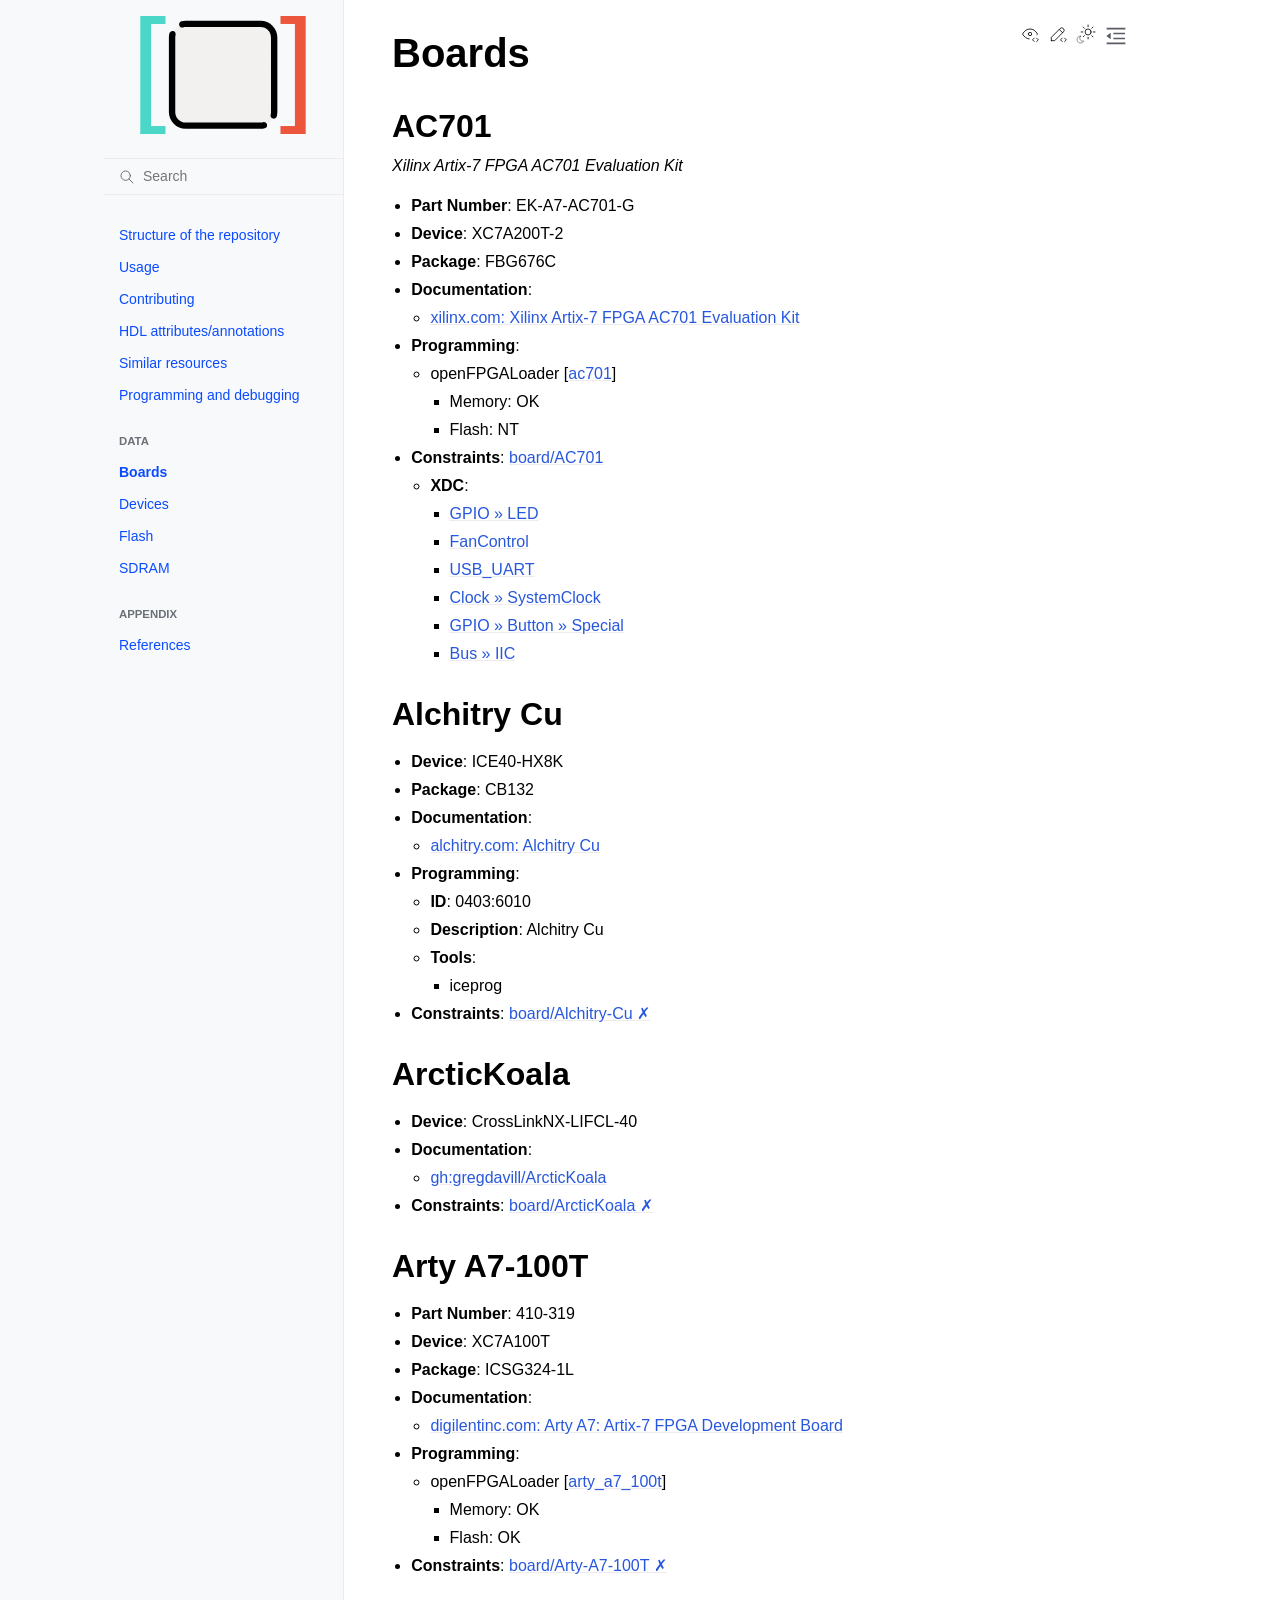
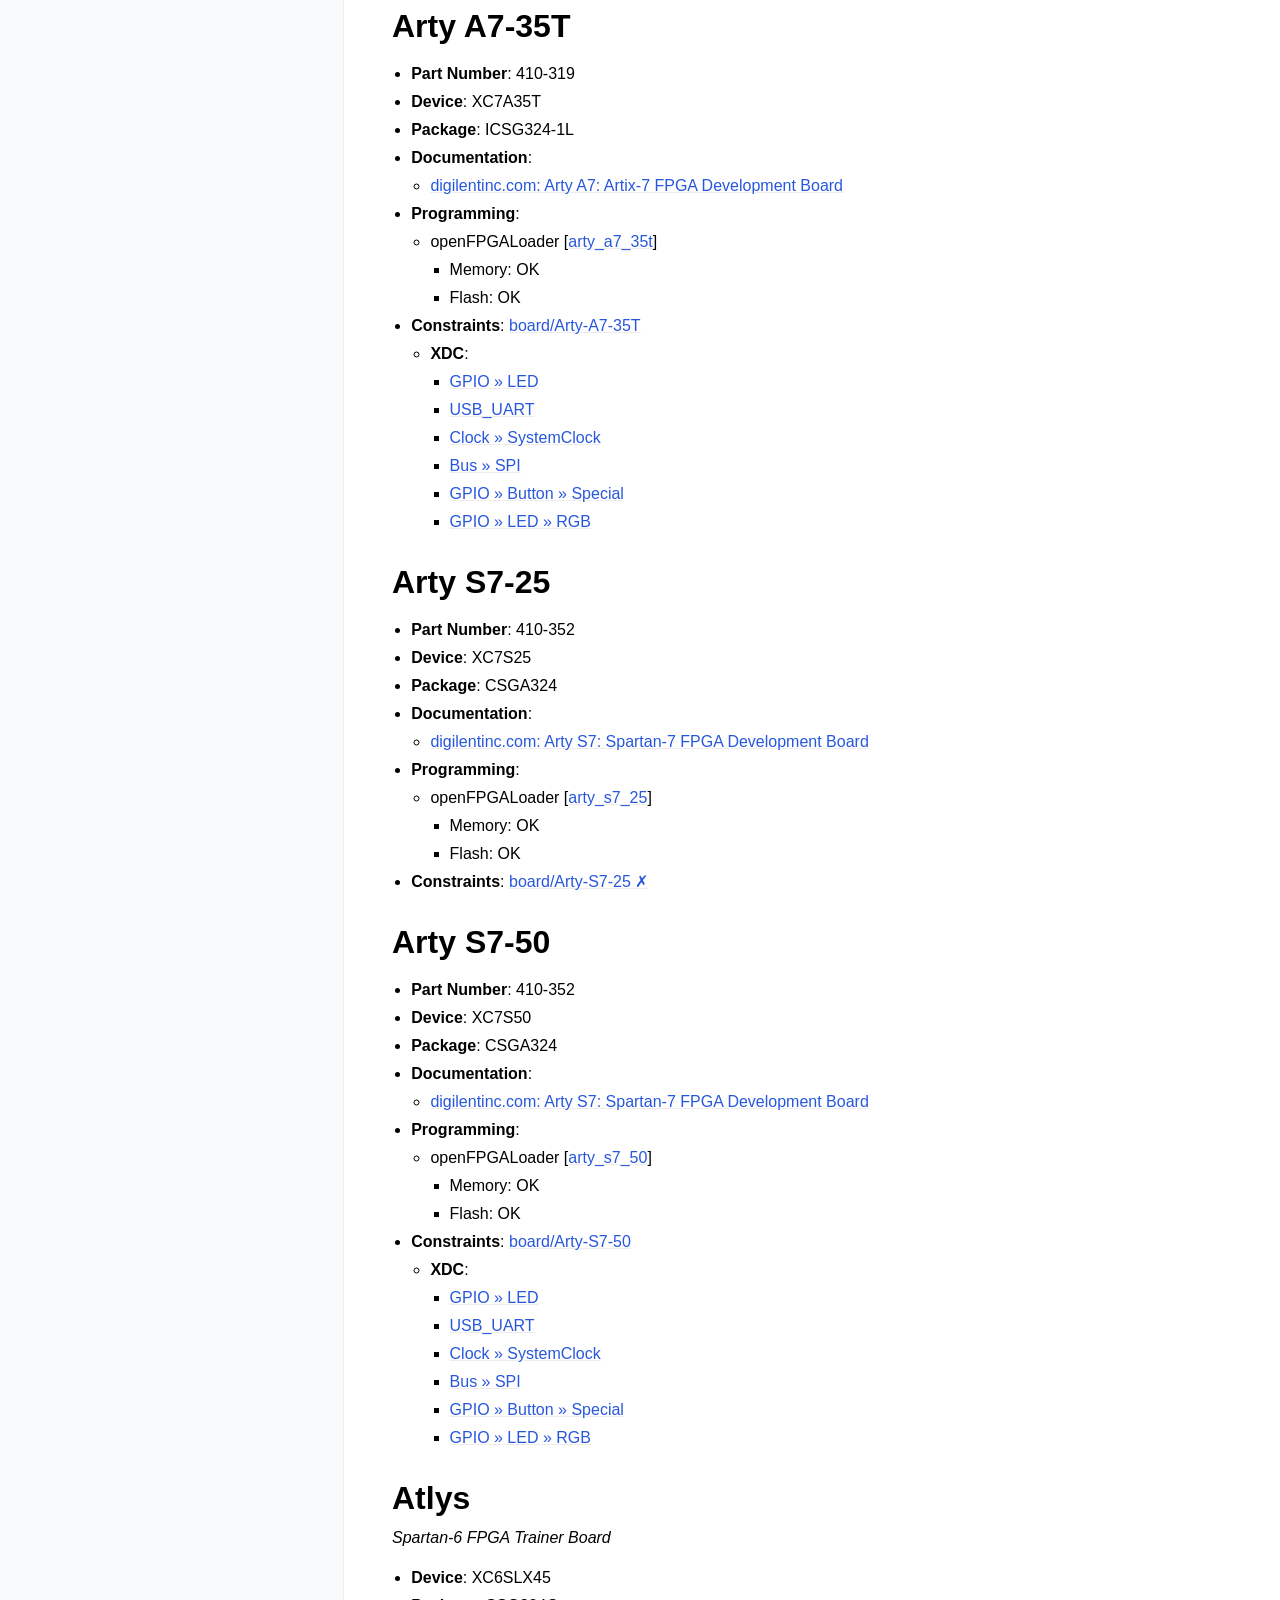
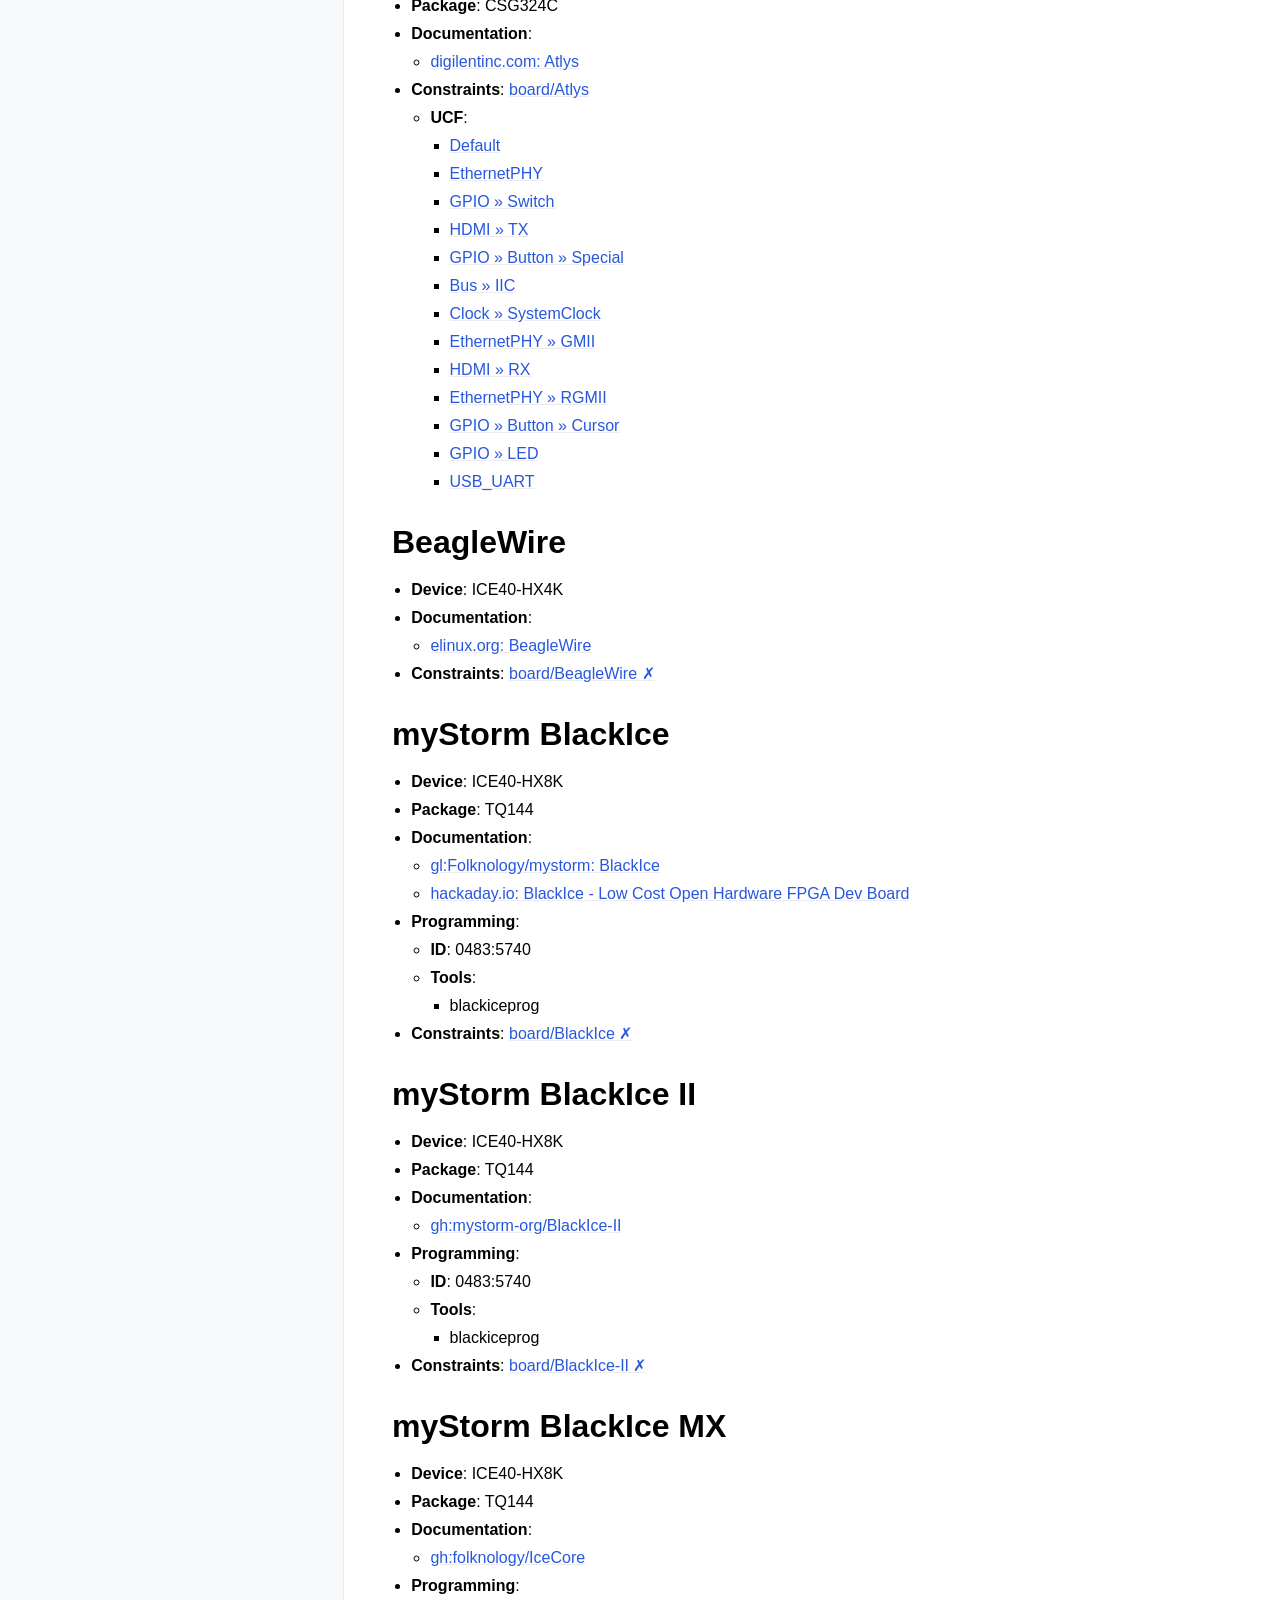
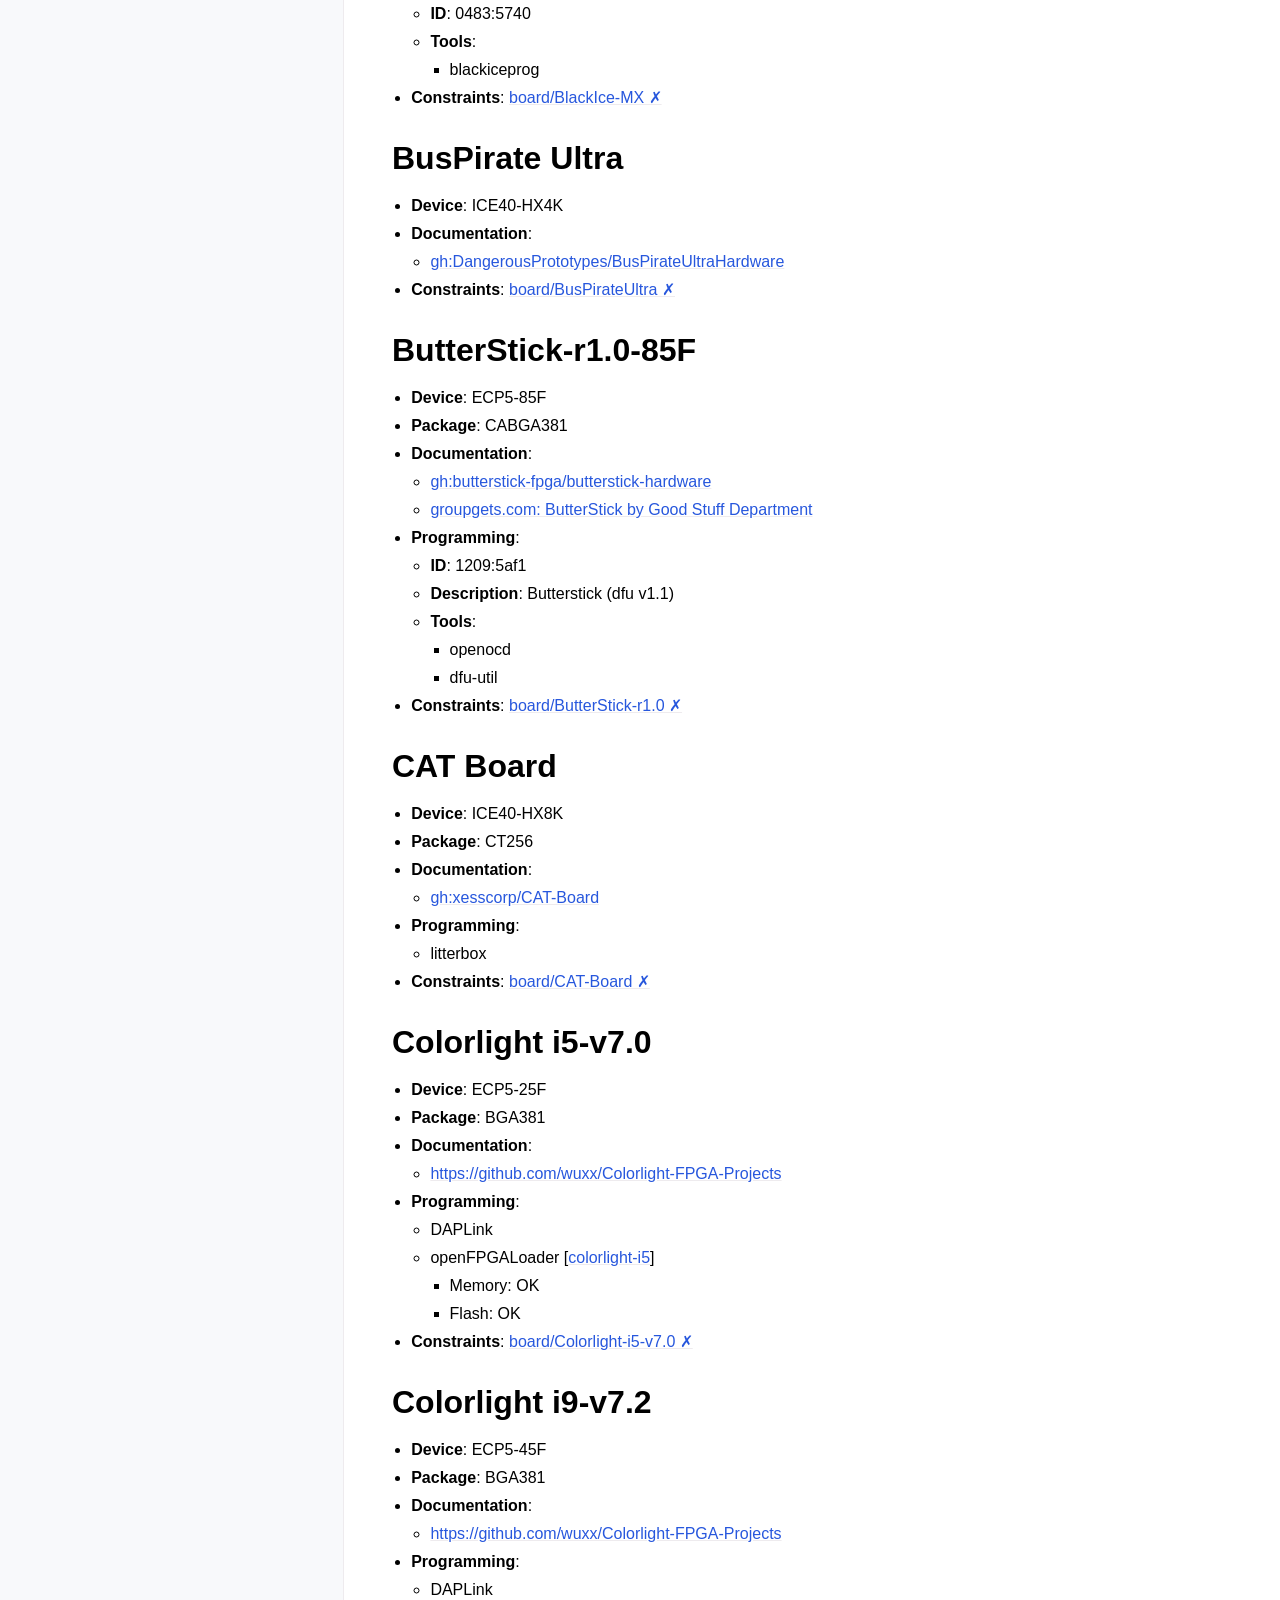
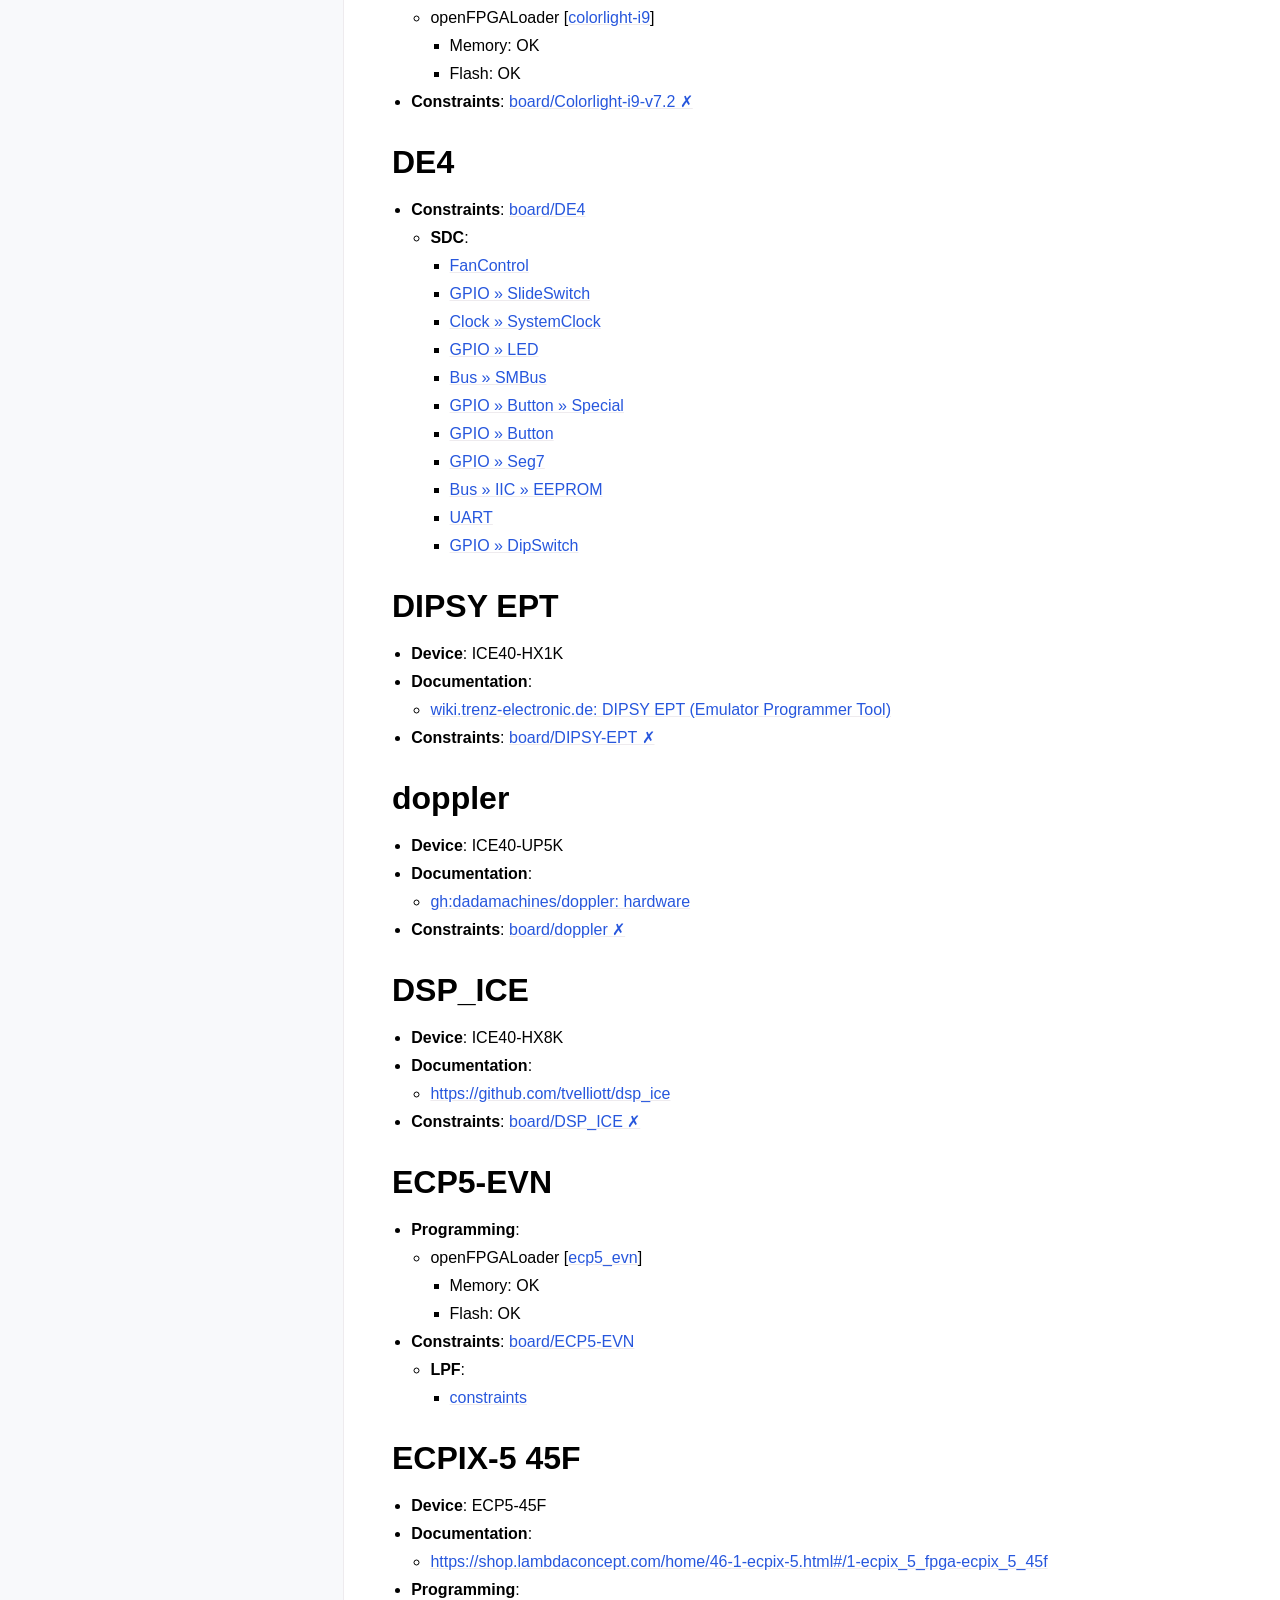
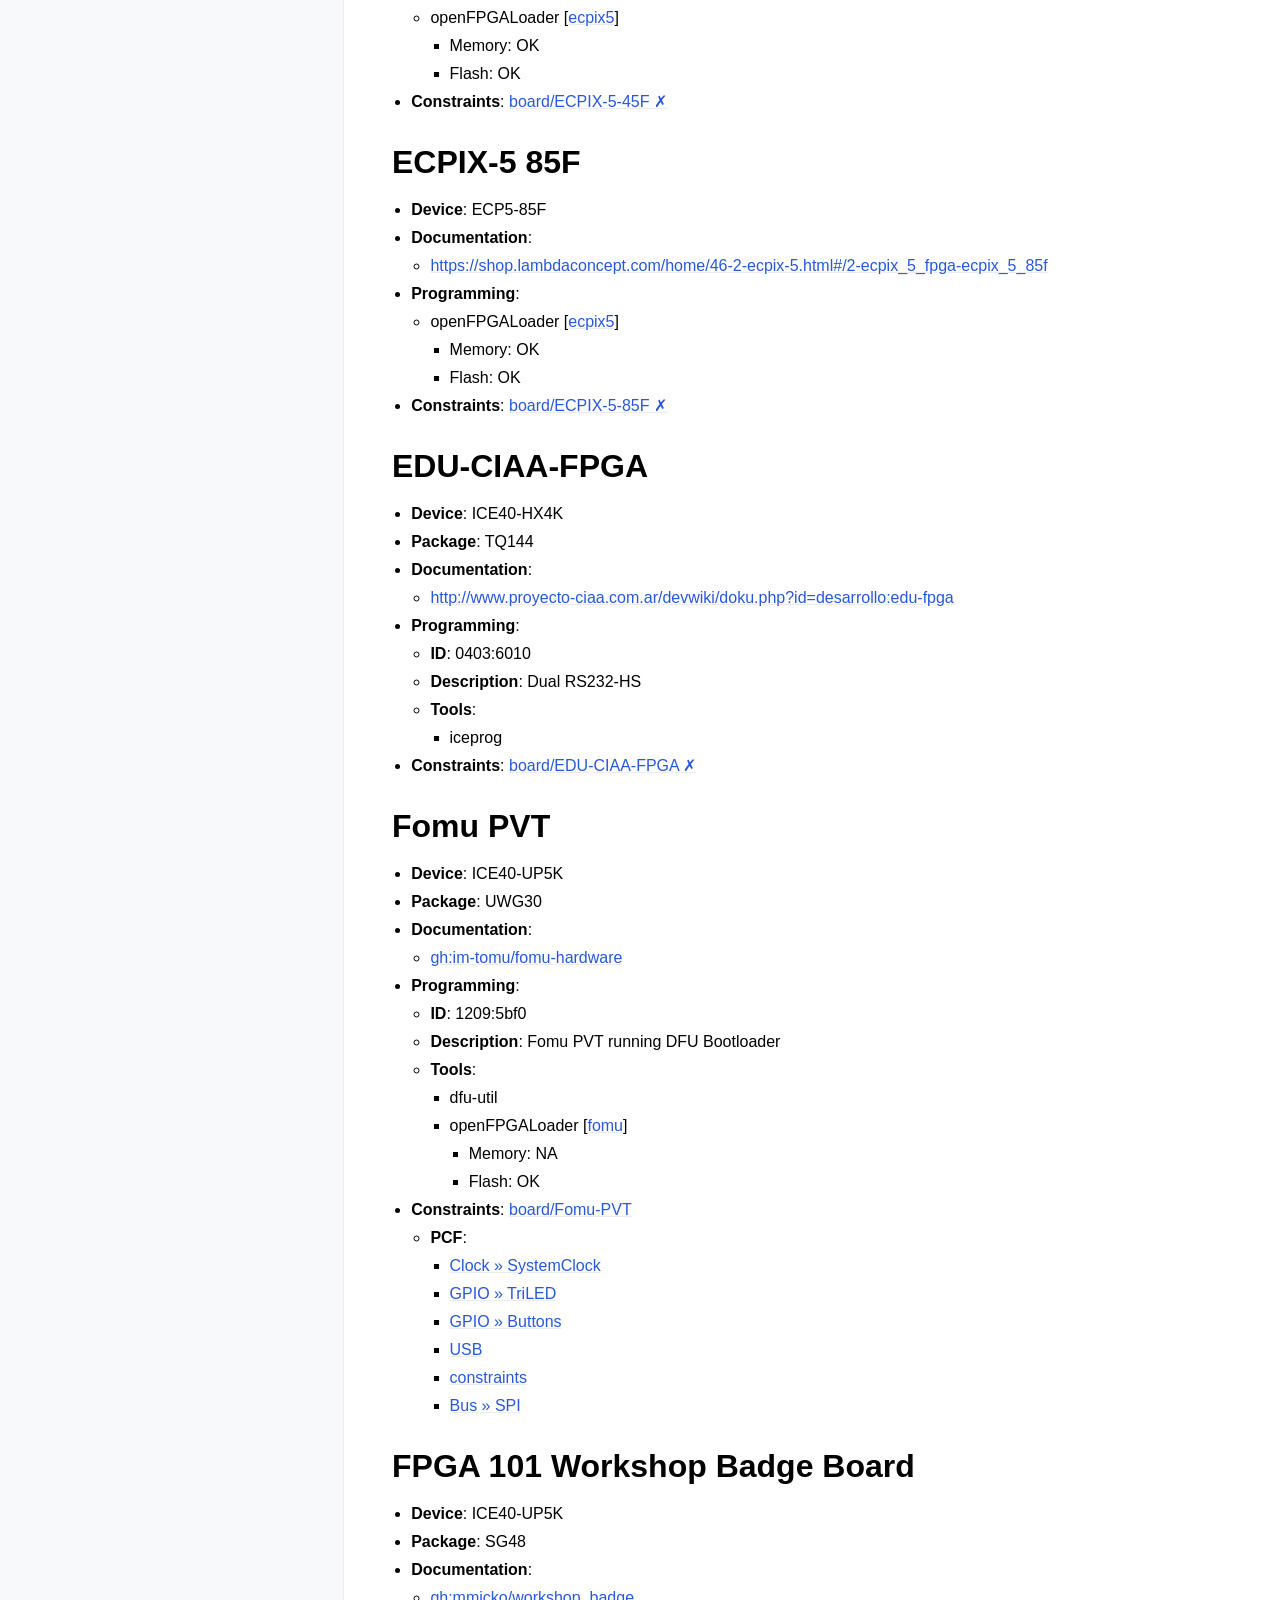
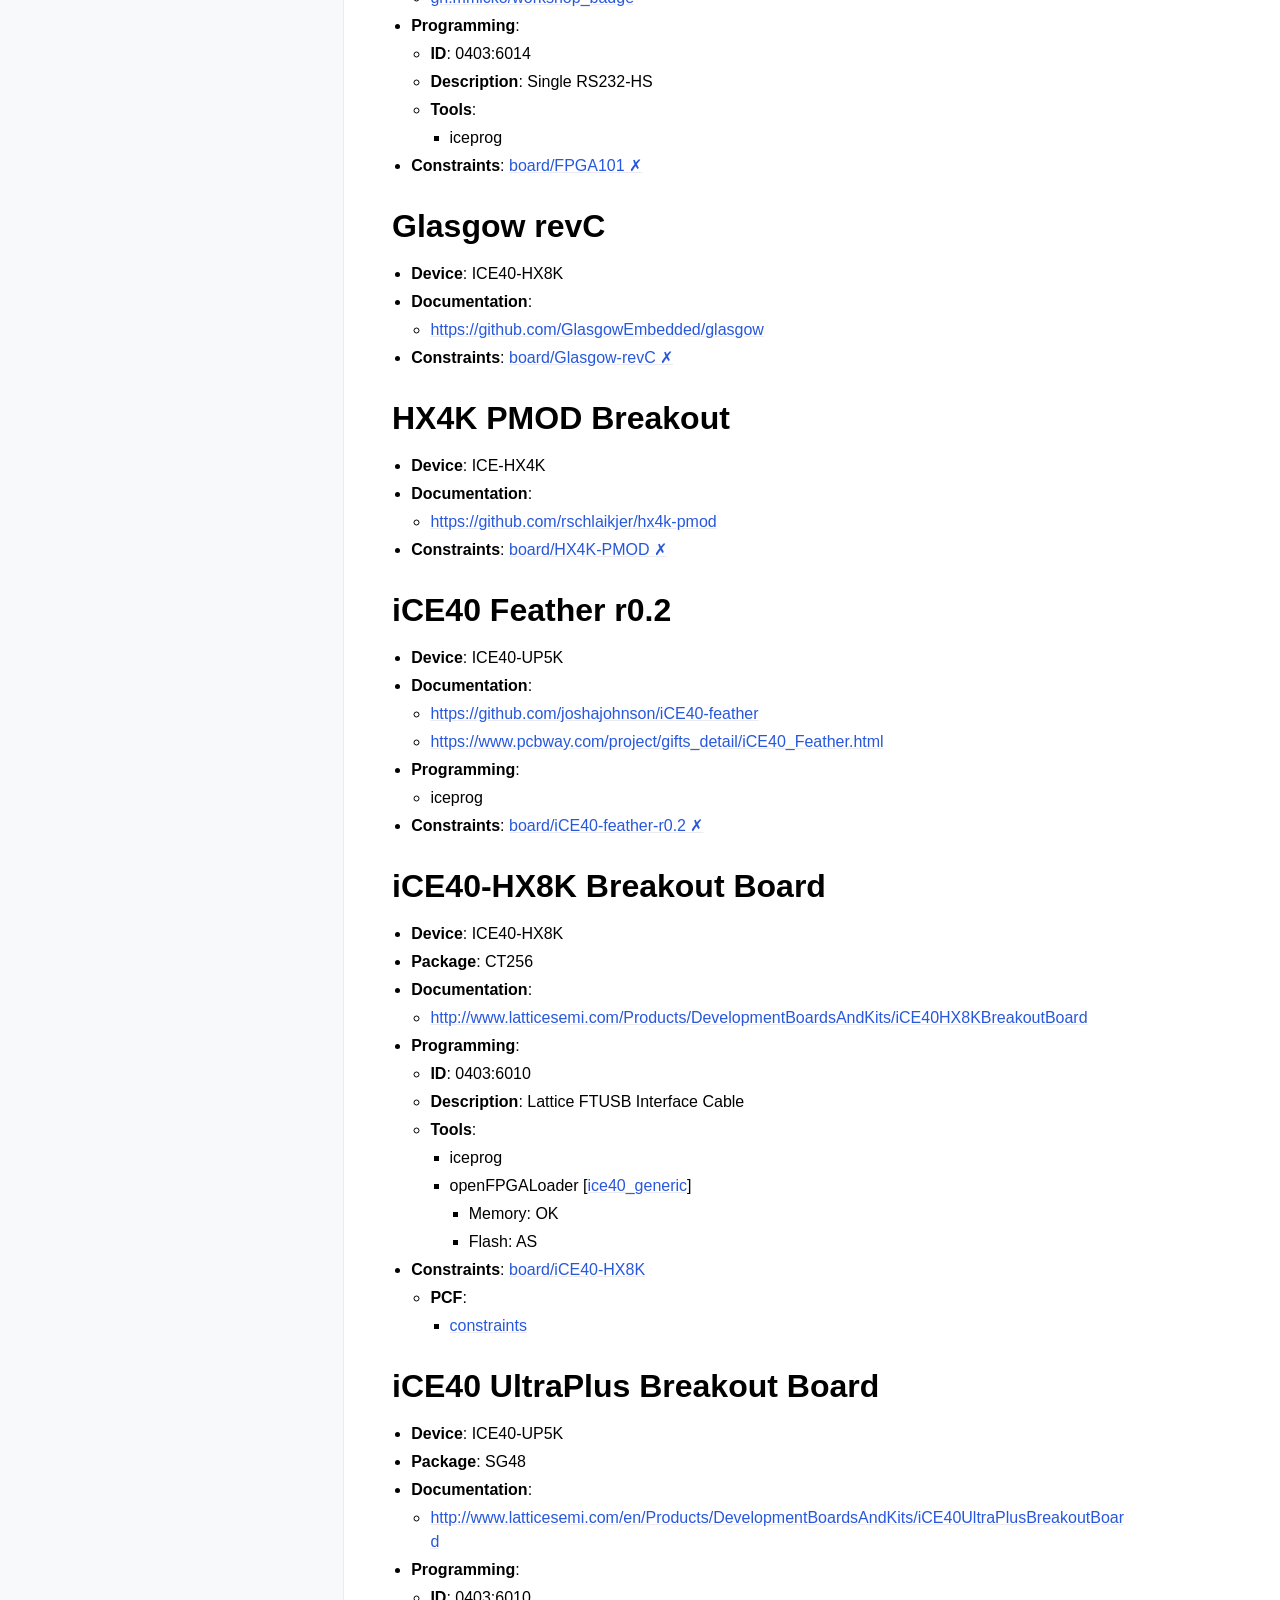
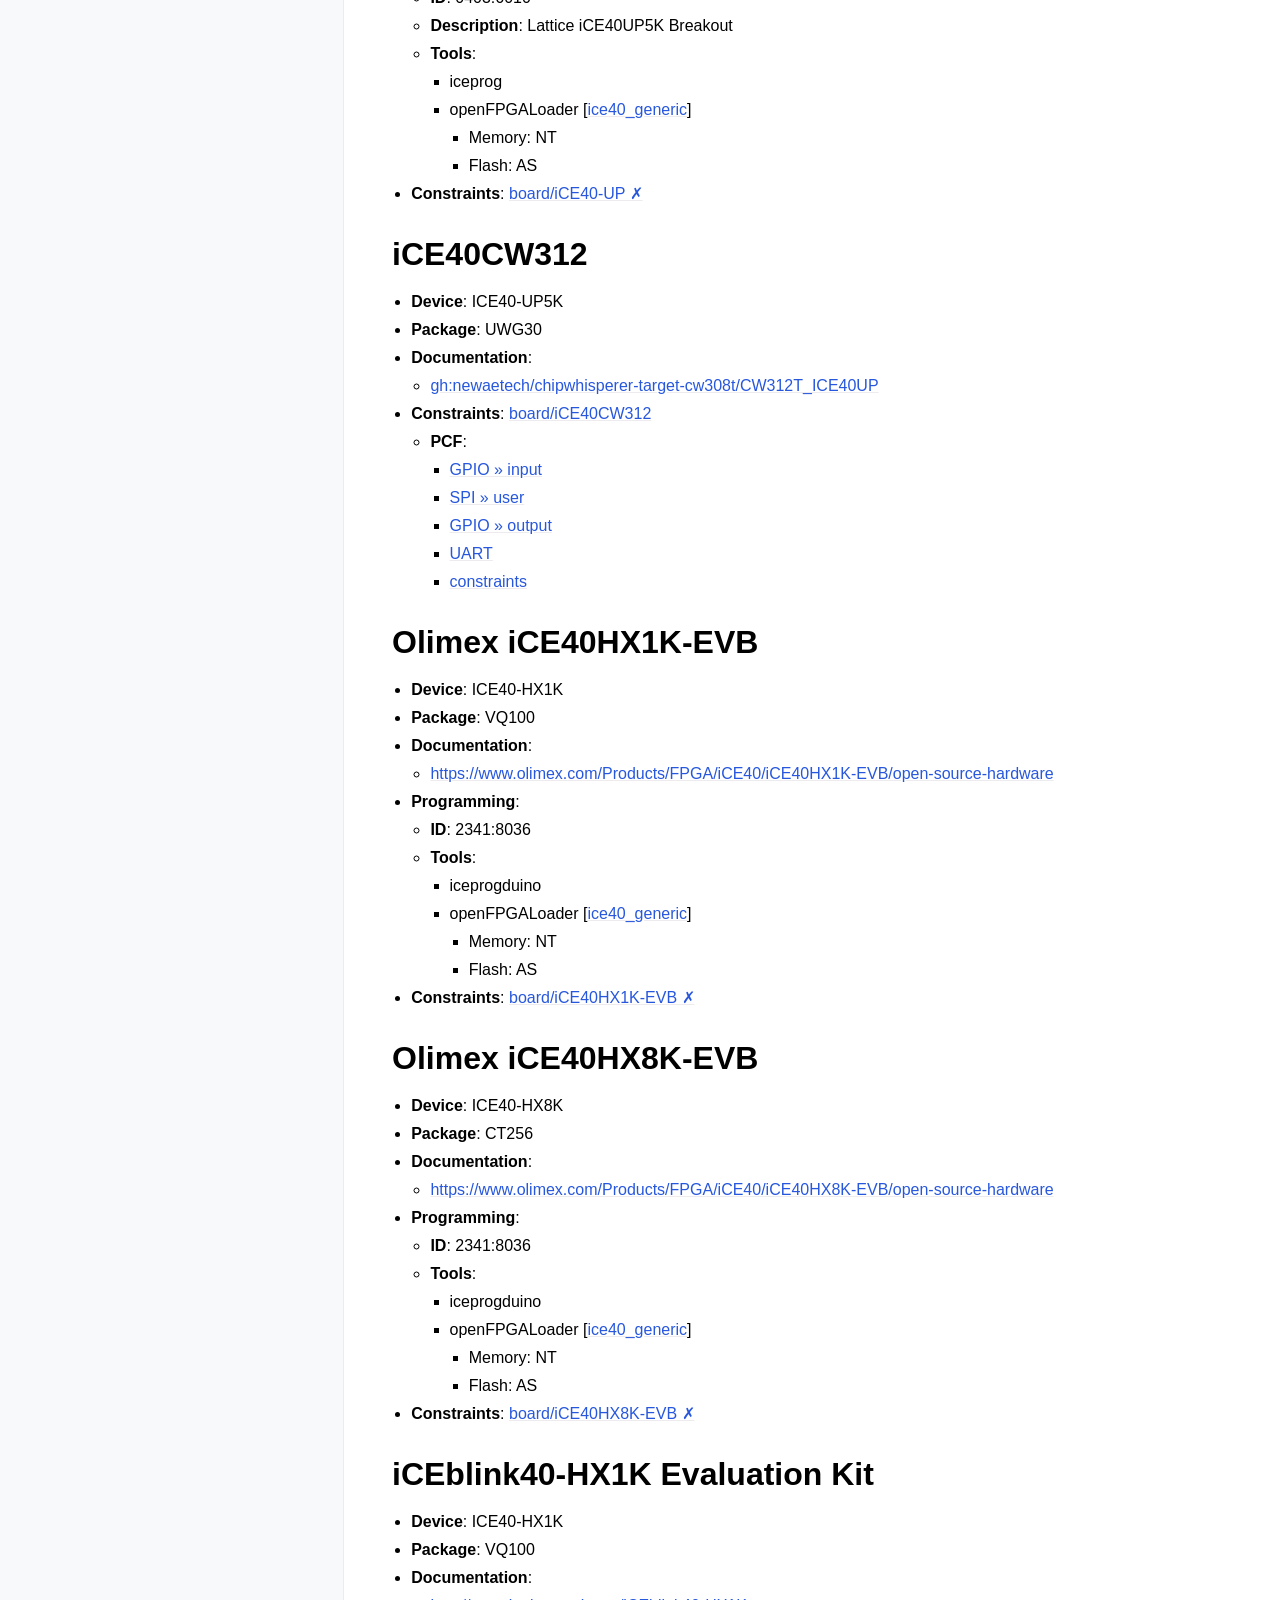
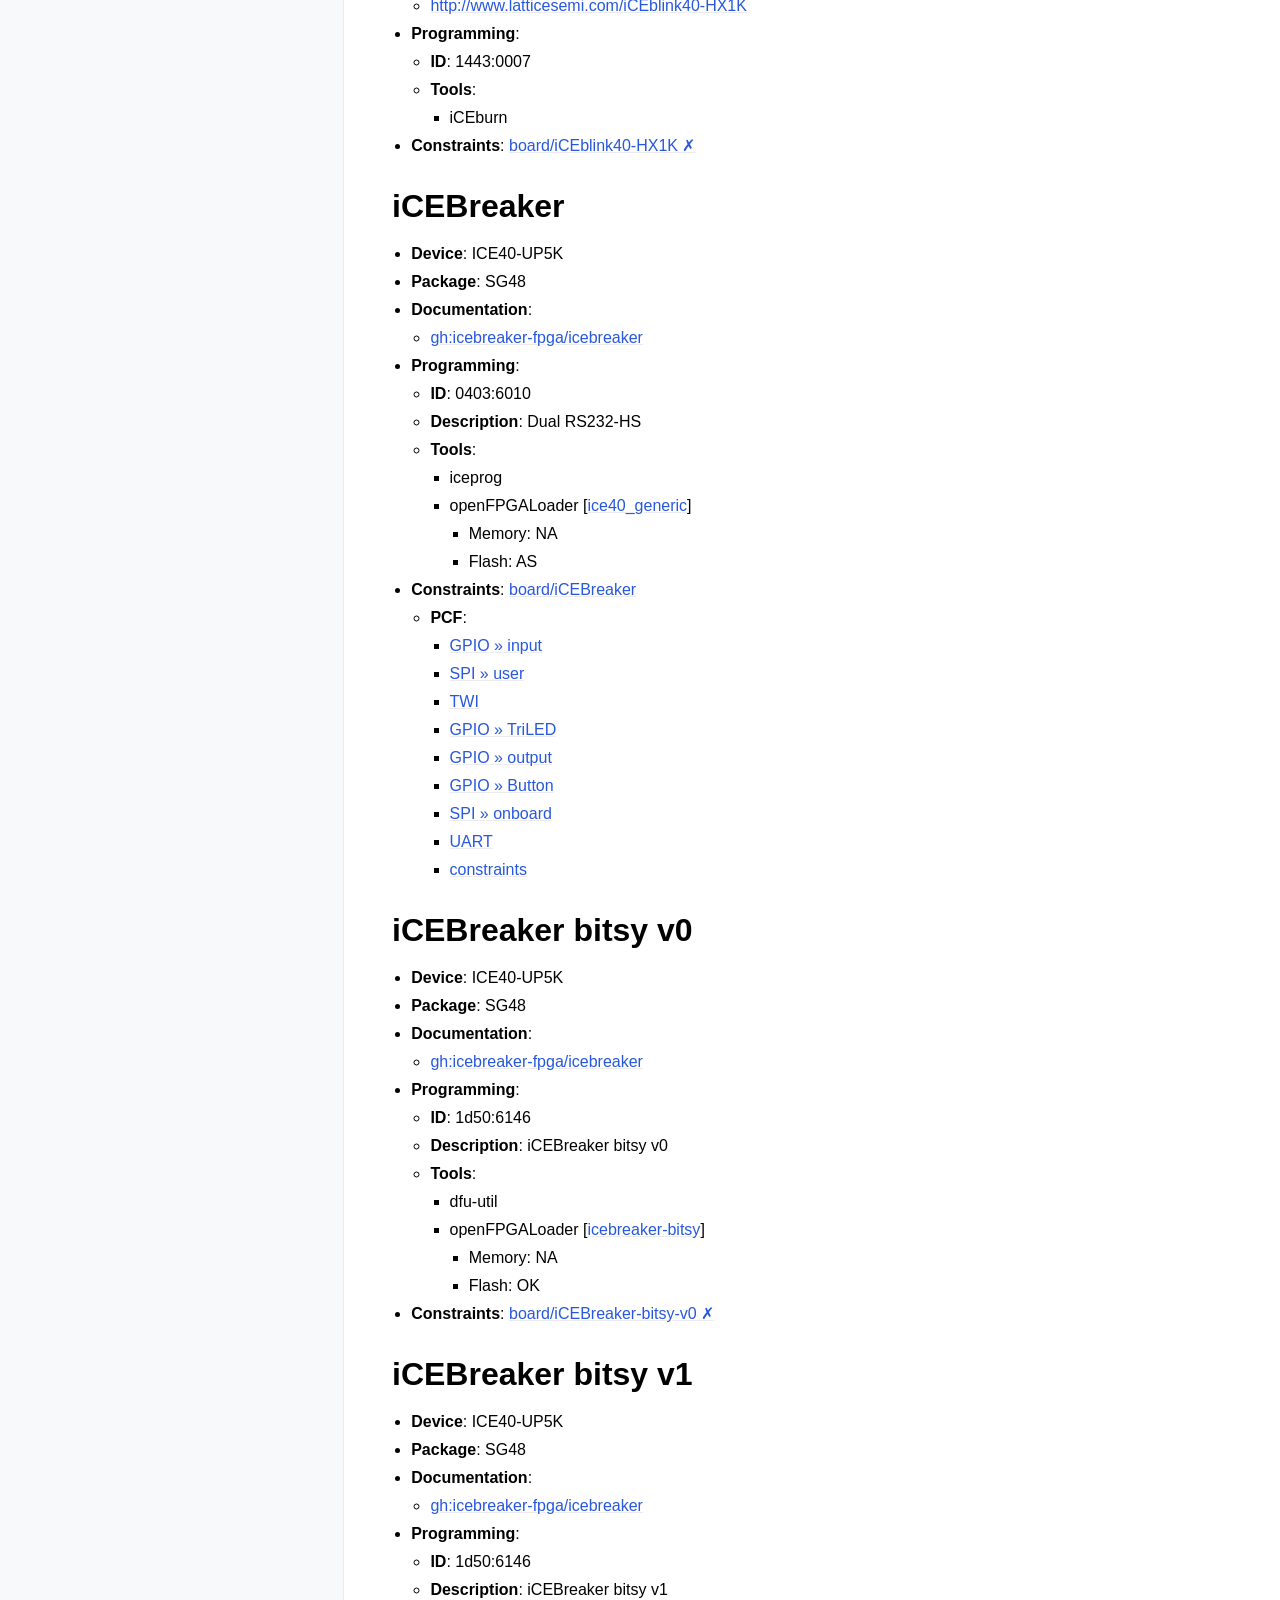
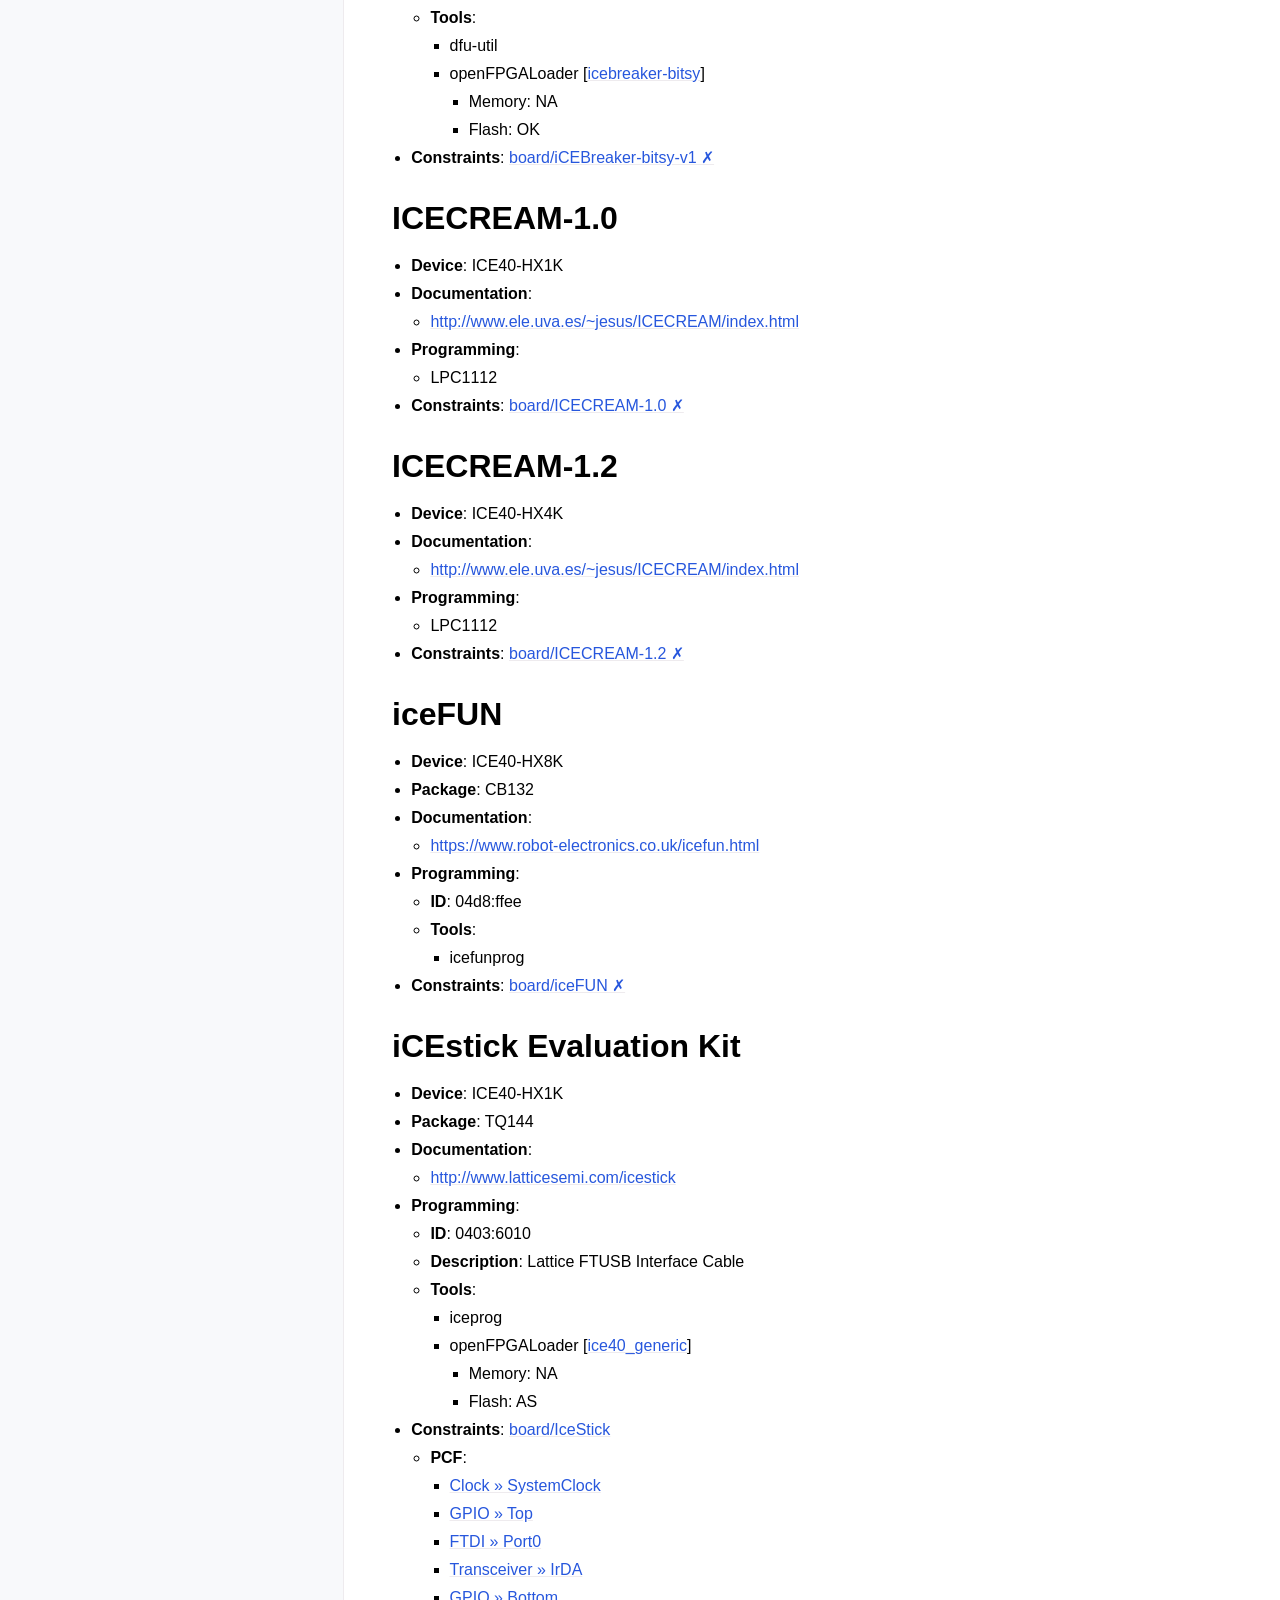
==== commit 0fdaeca6: "update 28057f086d80cf1a5dd17f3888de383e2e54e3ff" ====
--- a/Data/Boards/index.html
+++ b/Data/Boards/index.html
@@ -281,12 +281,12 @@
 <ul>
 <li><p><strong>XDC</strong>:</p>
 <ul>
+<li><p><a class="extlink-ghsrc reference external" href="https://github.com/hdl/constraints/blob/main/board/AC701/GPIO.LED.xdc">GPIO » LED</a></p></li>
 <li><p><a class="extlink-ghsrc reference external" href="https://github.com/hdl/constraints/blob/main/board/AC701/FanControl.xdc">FanControl</a></p></li>
+<li><p><a class="extlink-ghsrc reference external" href="https://github.com/hdl/constraints/blob/main/board/AC701/USB_UART.xdc">USB_UART</a></p></li>
 <li><p><a class="extlink-ghsrc reference external" href="https://github.com/hdl/constraints/blob/main/board/AC701/Clock.SystemClock.xdc">Clock » SystemClock</a></p></li>
 <li><p><a class="extlink-ghsrc reference external" href="https://github.com/hdl/constraints/blob/main/board/AC701/GPIO.Button.Special.xdc">GPIO » Button » Special</a></p></li>
-<li><p><a class="extlink-ghsrc reference external" href="https://github.com/hdl/constraints/blob/main/board/AC701/GPIO.LED.xdc">GPIO » LED</a></p></li>
 <li><p><a class="extlink-ghsrc reference external" href="https://github.com/hdl/constraints/blob/main/board/AC701/Bus.IIC.xdc">Bus » IIC</a></p></li>
-<li><p><a class="extlink-ghsrc reference external" href="https://github.com/hdl/constraints/blob/main/board/AC701/USB_UART.xdc">USB_UART</a></p></li>
 </ul>
 </li>
 </ul>
@@ -378,12 +378,12 @@
 <ul>
 <li><p><strong>XDC</strong>:</p>
 <ul>
+<li><p><a class="extlink-ghsrc reference external" href="https://github.com/hdl/constraints/blob/main/board/Arty-A7-35T/GPIO.LED.xdc">GPIO » LED</a></p></li>
+<li><p><a class="extlink-ghsrc reference external" href="https://github.com/hdl/constraints/blob/main/board/Arty-A7-35T/USB_UART.xdc">USB_UART</a></p></li>
+<li><p><a class="extlink-ghsrc reference external" href="https://github.com/hdl/constraints/blob/main/board/Arty-A7-35T/Clock.SystemClock.xdc">Clock » SystemClock</a></p></li>
 <li><p><a class="extlink-ghsrc reference external" href="https://github.com/hdl/constraints/blob/main/board/Arty-A7-35T/Bus.SPI.xdc">Bus » SPI</a></p></li>
-<li><p><a class="extlink-ghsrc reference external" href="https://github.com/hdl/constraints/blob/main/board/Arty-A7-35T/Clock.SystemClock.xdc">Clock » SystemClock</a></p></li>
 <li><p><a class="extlink-ghsrc reference external" href="https://github.com/hdl/constraints/blob/main/board/Arty-A7-35T/GPIO.Button.Special.xdc">GPIO » Button » Special</a></p></li>
 <li><p><a class="extlink-ghsrc reference external" href="https://github.com/hdl/constraints/blob/main/board/Arty-A7-35T/GPIO.LED.RGB.xdc">GPIO » LED » RGB</a></p></li>
-<li><p><a class="extlink-ghsrc reference external" href="https://github.com/hdl/constraints/blob/main/board/Arty-A7-35T/GPIO.LED.xdc">GPIO » LED</a></p></li>
-<li><p><a class="extlink-ghsrc reference external" href="https://github.com/hdl/constraints/blob/main/board/Arty-A7-35T/USB_UART.xdc">USB_UART</a></p></li>
 </ul>
 </li>
 </ul>
@@ -439,12 +439,12 @@
 <ul>
 <li><p><strong>XDC</strong>:</p>
 <ul>
+<li><p><a class="extlink-ghsrc reference external" href="https://github.com/hdl/constraints/blob/main/board/Arty-S7-50/GPIO.LED.xdc">GPIO » LED</a></p></li>
+<li><p><a class="extlink-ghsrc reference external" href="https://github.com/hdl/constraints/blob/main/board/Arty-S7-50/USB_UART.xdc">USB_UART</a></p></li>
+<li><p><a class="extlink-ghsrc reference external" href="https://github.com/hdl/constraints/blob/main/board/Arty-S7-50/Clock.SystemClock.xdc">Clock » SystemClock</a></p></li>
 <li><p><a class="extlink-ghsrc reference external" href="https://github.com/hdl/constraints/blob/main/board/Arty-S7-50/Bus.SPI.xdc">Bus » SPI</a></p></li>
-<li><p><a class="extlink-ghsrc reference external" href="https://github.com/hdl/constraints/blob/main/board/Arty-S7-50/Clock.SystemClock.xdc">Clock » SystemClock</a></p></li>
 <li><p><a class="extlink-ghsrc reference external" href="https://github.com/hdl/constraints/blob/main/board/Arty-S7-50/GPIO.Button.Special.xdc">GPIO » Button » Special</a></p></li>
 <li><p><a class="extlink-ghsrc reference external" href="https://github.com/hdl/constraints/blob/main/board/Arty-S7-50/GPIO.LED.RGB.xdc">GPIO » LED » RGB</a></p></li>
-<li><p><a class="extlink-ghsrc reference external" href="https://github.com/hdl/constraints/blob/main/board/Arty-S7-50/GPIO.LED.xdc">GPIO » LED</a></p></li>
-<li><p><a class="extlink-ghsrc reference external" href="https://github.com/hdl/constraints/blob/main/board/Arty-S7-50/USB_UART.xdc">USB_UART</a></p></li>
 </ul>
 </li>
 </ul>
@@ -466,19 +466,19 @@
 <ul>
 <li><p><strong>UCF</strong>:</p>
 <ul>
+<li><p><a class="extlink-ghsrc reference external" href="https://github.com/hdl/constraints/blob/main/board/Atlys/Default.ucf">Default</a></p></li>
+<li><p><a class="extlink-ghsrc reference external" href="https://github.com/hdl/constraints/blob/main/board/Atlys/EthernetPHY.ucf">EthernetPHY</a></p></li>
+<li><p><a class="extlink-ghsrc reference external" href="https://github.com/hdl/constraints/blob/main/board/Atlys/GPIO.Switch.ucf">GPIO » Switch</a></p></li>
 <li><p><a class="extlink-ghsrc reference external" href="https://github.com/hdl/constraints/blob/main/board/Atlys/HDMI.TX.ucf">HDMI » TX</a></p></li>
-<li><p><a class="extlink-ghsrc reference external" href="https://github.com/hdl/constraints/blob/main/board/Atlys/GPIO.Switch.ucf">GPIO » Switch</a></p></li>
+<li><p><a class="extlink-ghsrc reference external" href="https://github.com/hdl/constraints/blob/main/board/Atlys/GPIO.Button.Special.ucf">GPIO » Button » Special</a></p></li>
+<li><p><a class="extlink-ghsrc reference external" href="https://github.com/hdl/constraints/blob/main/board/Atlys/Bus.IIC.ucf">Bus » IIC</a></p></li>
+<li><p><a class="extlink-ghsrc reference external" href="https://github.com/hdl/constraints/blob/main/board/Atlys/Clock.SystemClock.ucf">Clock » SystemClock</a></p></li>
+<li><p><a class="extlink-ghsrc reference external" href="https://github.com/hdl/constraints/blob/main/board/Atlys/EthernetPHY.GMII.ucf">EthernetPHY » GMII</a></p></li>
+<li><p><a class="extlink-ghsrc reference external" href="https://github.com/hdl/constraints/blob/main/board/Atlys/HDMI.RX.ucf">HDMI » RX</a></p></li>
 <li><p><a class="extlink-ghsrc reference external" href="https://github.com/hdl/constraints/blob/main/board/Atlys/EthernetPHY.RGMII.ucf">EthernetPHY » RGMII</a></p></li>
-<li><p><a class="extlink-ghsrc reference external" href="https://github.com/hdl/constraints/blob/main/board/Atlys/GPIO.Button.Special.ucf">GPIO » Button » Special</a></p></li>
 <li><p><a class="extlink-ghsrc reference external" href="https://github.com/hdl/constraints/blob/main/board/Atlys/GPIO.Button.Cursor.ucf">GPIO » Button » Cursor</a></p></li>
-<li><p><a class="extlink-ghsrc reference external" href="https://github.com/hdl/constraints/blob/main/board/Atlys/EthernetPHY.GMII.ucf">EthernetPHY » GMII</a></p></li>
-<li><p><a class="extlink-ghsrc reference external" href="https://github.com/hdl/constraints/blob/main/board/Atlys/Bus.IIC.ucf">Bus » IIC</a></p></li>
-<li><p><a class="extlink-ghsrc reference external" href="https://github.com/hdl/constraints/blob/main/board/Atlys/Default.ucf">Default</a></p></li>
 <li><p><a class="extlink-ghsrc reference external" href="https://github.com/hdl/constraints/blob/main/board/Atlys/GPIO.LED.ucf">GPIO » LED</a></p></li>
-<li><p><a class="extlink-ghsrc reference external" href="https://github.com/hdl/constraints/blob/main/board/Atlys/EthernetPHY.ucf">EthernetPHY</a></p></li>
-<li><p><a class="extlink-ghsrc reference external" href="https://github.com/hdl/constraints/blob/main/board/Atlys/Clock.SystemClock.ucf">Clock » SystemClock</a></p></li>
 <li><p><a class="extlink-ghsrc reference external" href="https://github.com/hdl/constraints/blob/main/board/Atlys/USB_UART.ucf">USB_UART</a></p></li>
-<li><p><a class="extlink-ghsrc reference external" href="https://github.com/hdl/constraints/blob/main/board/Atlys/HDMI.RX.ucf">HDMI » RX</a></p></li>
 </ul>
 </li>
 </ul>
@@ -678,15 +678,15 @@
 <ul>
 <li><p><strong>SDC</strong>:</p>
 <ul>
+<li><p><a class="extlink-ghsrc reference external" href="https://github.com/hdl/constraints/blob/main/board/DE4/FanControl.sdc">FanControl</a></p></li>
+<li><p><a class="extlink-ghsrc reference external" href="https://github.com/hdl/constraints/blob/main/board/DE4/GPIO.SlideSwitch.sdc">GPIO » SlideSwitch</a></p></li>
+<li><p><a class="extlink-ghsrc reference external" href="https://github.com/hdl/constraints/blob/main/board/DE4/Clock.SystemClock.sdc">Clock » SystemClock</a></p></li>
+<li><p><a class="extlink-ghsrc reference external" href="https://github.com/hdl/constraints/blob/main/board/DE4/GPIO.LED.sdc">GPIO » LED</a></p></li>
 <li><p><a class="extlink-ghsrc reference external" href="https://github.com/hdl/constraints/blob/main/board/DE4/Bus.SMBus.sdc">Bus » SMBus</a></p></li>
 <li><p><a class="extlink-ghsrc reference external" href="https://github.com/hdl/constraints/blob/main/board/DE4/GPIO.Button.Special.sdc">GPIO » Button » Special</a></p></li>
-<li><p><a class="extlink-ghsrc reference external" href="https://github.com/hdl/constraints/blob/main/board/DE4/Clock.SystemClock.sdc">Clock » SystemClock</a></p></li>
 <li><p><a class="extlink-ghsrc reference external" href="https://github.com/hdl/constraints/blob/main/board/DE4/GPIO.Button.sdc">GPIO » Button</a></p></li>
-<li><p><a class="extlink-ghsrc reference external" href="https://github.com/hdl/constraints/blob/main/board/DE4/GPIO.LED.sdc">GPIO » LED</a></p></li>
+<li><p><a class="extlink-ghsrc reference external" href="https://github.com/hdl/constraints/blob/main/board/DE4/GPIO.Seg7.sdc">GPIO » Seg7</a></p></li>
 <li><p><a class="extlink-ghsrc reference external" href="https://github.com/hdl/constraints/blob/main/board/DE4/Bus.IIC.EEPROM.sdc">Bus » IIC » EEPROM</a></p></li>
-<li><p><a class="extlink-ghsrc reference external" href="https://github.com/hdl/constraints/blob/main/board/DE4/FanControl.sdc">FanControl</a></p></li>
-<li><p><a class="extlink-ghsrc reference external" href="https://github.com/hdl/constraints/blob/main/board/DE4/GPIO.SlideSwitch.sdc">GPIO » SlideSwitch</a></p></li>
-<li><p><a class="extlink-ghsrc reference external" href="https://github.com/hdl/constraints/blob/main/board/DE4/GPIO.Seg7.sdc">GPIO » Seg7</a></p></li>
 <li><p><a class="extlink-ghsrc reference external" href="https://github.com/hdl/constraints/blob/main/board/DE4/UART.sdc">UART</a></p></li>
 <li><p><a class="extlink-ghsrc reference external" href="https://github.com/hdl/constraints/blob/main/board/DE4/GPIO.DipSwitch.sdc">GPIO » DipSwitch</a></p></li>
 </ul>
@@ -854,12 +854,12 @@
 <ul>
 <li><p><strong>PCF</strong>:</p>
 <ul>
+<li><p><a class="extlink-ghsrc reference external" href="https://github.com/hdl/constraints/blob/main/board/Fomu-PVT/Clock.SystemClock.pcf">Clock » SystemClock</a></p></li>
 <li><p><a class="extlink-ghsrc reference external" href="https://github.com/hdl/constraints/blob/main/board/Fomu-PVT/GPIO.TriLED.pcf">GPIO » TriLED</a></p></li>
 <li><p><a class="extlink-ghsrc reference external" href="https://github.com/hdl/constraints/blob/main/board/Fomu-PVT/GPIO.Buttons.pcf">GPIO » Buttons</a></p></li>
-<li><p><a class="extlink-ghsrc reference external" href="https://github.com/hdl/constraints/blob/main/board/Fomu-PVT/Clock.SystemClock.pcf">Clock » SystemClock</a></p></li>
+<li><p><a class="extlink-ghsrc reference external" href="https://github.com/hdl/constraints/blob/main/board/Fomu-PVT/USB.pcf">USB</a></p></li>
 <li><p><a class="extlink-ghsrc reference external" href="https://github.com/hdl/constraints/blob/main/board/Fomu-PVT/constraints.pcf">constraints</a></p></li>
 <li><p><a class="extlink-ghsrc reference external" href="https://github.com/hdl/constraints/blob/main/board/Fomu-PVT/Bus.SPI.pcf">Bus » SPI</a></p></li>
-<li><p><a class="extlink-ghsrc reference external" href="https://github.com/hdl/constraints/blob/main/board/Fomu-PVT/USB.pcf">USB</a></p></li>
 </ul>
 </li>
 </ul>
@@ -1014,11 +1014,11 @@
 <ul>
 <li><p><strong>PCF</strong>:</p>
 <ul>
+<li><p><a class="extlink-ghsrc reference external" href="https://github.com/hdl/constraints/blob/main/board/iCE40CW312/GPIO.input.pcf">GPIO » input</a></p></li>
 <li><p><a class="extlink-ghsrc reference external" href="https://github.com/hdl/constraints/blob/main/board/iCE40CW312/SPI.user.pcf">SPI » user</a></p></li>
 <li><p><a class="extlink-ghsrc reference external" href="https://github.com/hdl/constraints/blob/main/board/iCE40CW312/GPIO.output.pcf">GPIO » output</a></p></li>
+<li><p><a class="extlink-ghsrc reference external" href="https://github.com/hdl/constraints/blob/main/board/iCE40CW312/UART.pcf">UART</a></p></li>
 <li><p><a class="extlink-ghsrc reference external" href="https://github.com/hdl/constraints/blob/main/board/iCE40CW312/constraints.pcf">constraints</a></p></li>
-<li><p><a class="extlink-ghsrc reference external" href="https://github.com/hdl/constraints/blob/main/board/iCE40CW312/UART.pcf">UART</a></p></li>
-<li><p><a class="extlink-ghsrc reference external" href="https://github.com/hdl/constraints/blob/main/board/iCE40CW312/GPIO.input.pcf">GPIO » input</a></p></li>
 </ul>
 </li>
 </ul>
@@ -1137,15 +1137,15 @@
 <ul>
 <li><p><strong>PCF</strong>:</p>
 <ul>
+<li><p><a class="extlink-ghsrc reference external" href="https://github.com/hdl/constraints/blob/main/board/iCEBreaker/GPIO.input.pcf">GPIO » input</a></p></li>
+<li><p><a class="extlink-ghsrc reference external" href="https://github.com/hdl/constraints/blob/main/board/iCEBreaker/SPI.user.pcf">SPI » user</a></p></li>
+<li><p><a class="extlink-ghsrc reference external" href="https://github.com/hdl/constraints/blob/main/board/iCEBreaker/TWI.pcf">TWI</a></p></li>
+<li><p><a class="extlink-ghsrc reference external" href="https://github.com/hdl/constraints/blob/main/board/iCEBreaker/GPIO.TriLED.pcf">GPIO » TriLED</a></p></li>
+<li><p><a class="extlink-ghsrc reference external" href="https://github.com/hdl/constraints/blob/main/board/iCEBreaker/GPIO.output.pcf">GPIO » output</a></p></li>
 <li><p><a class="extlink-ghsrc reference external" href="https://github.com/hdl/constraints/blob/main/board/iCEBreaker/GPIO.Button.pcf">GPIO » Button</a></p></li>
-<li><p><a class="extlink-ghsrc reference external" href="https://github.com/hdl/constraints/blob/main/board/iCEBreaker/GPIO.TriLED.pcf">GPIO » TriLED</a></p></li>
-<li><p><a class="extlink-ghsrc reference external" href="https://github.com/hdl/constraints/blob/main/board/iCEBreaker/TWI.pcf">TWI</a></p></li>
-<li><p><a class="extlink-ghsrc reference external" href="https://github.com/hdl/constraints/blob/main/board/iCEBreaker/SPI.user.pcf">SPI » user</a></p></li>
-<li><p><a class="extlink-ghsrc reference external" href="https://github.com/hdl/constraints/blob/main/board/iCEBreaker/GPIO.output.pcf">GPIO » output</a></p></li>
+<li><p><a class="extlink-ghsrc reference external" href="https://github.com/hdl/constraints/blob/main/board/iCEBreaker/SPI.onboard.pcf">SPI » onboard</a></p></li>
+<li><p><a class="extlink-ghsrc reference external" href="https://github.com/hdl/constraints/blob/main/board/iCEBreaker/UART.pcf">UART</a></p></li>
 <li><p><a class="extlink-ghsrc reference external" href="https://github.com/hdl/constraints/blob/main/board/iCEBreaker/constraints.pcf">constraints</a></p></li>
-<li><p><a class="extlink-ghsrc reference external" href="https://github.com/hdl/constraints/blob/main/board/iCEBreaker/UART.pcf">UART</a></p></li>
-<li><p><a class="extlink-ghsrc reference external" href="https://github.com/hdl/constraints/blob/main/board/iCEBreaker/GPIO.input.pcf">GPIO » input</a></p></li>
-<li><p><a class="extlink-ghsrc reference external" href="https://github.com/hdl/constraints/blob/main/board/iCEBreaker/SPI.onboard.pcf">SPI » onboard</a></p></li>
 </ul>
 </li>
 </ul>
@@ -1300,15 +1300,15 @@
 <ul>
 <li><p><strong>PCF</strong>:</p>
 <ul>
+<li><p><a class="extlink-ghsrc reference external" href="https://github.com/hdl/constraints/blob/main/board/IceStick/Clock.SystemClock.pcf">Clock » SystemClock</a></p></li>
+<li><p><a class="extlink-ghsrc reference external" href="https://github.com/hdl/constraints/blob/main/board/IceStick/GPIO.Top.pcf">GPIO » Top</a></p></li>
+<li><p><a class="extlink-ghsrc reference external" href="https://github.com/hdl/constraints/blob/main/board/IceStick/FTDI.Port0.pcf">FTDI » Port0</a></p></li>
+<li><p><a class="extlink-ghsrc reference external" href="https://github.com/hdl/constraints/blob/main/board/IceStick/Transceiver.IrDA.pcf">Transceiver » IrDA</a></p></li>
+<li><p><a class="extlink-ghsrc reference external" href="https://github.com/hdl/constraints/blob/main/board/IceStick/GPIO.Bottom.pcf">GPIO » Bottom</a></p></li>
+<li><p><a class="extlink-ghsrc reference external" href="https://github.com/hdl/constraints/blob/main/board/IceStick/PMOD.pcf">PMOD</a></p></li>
+<li><p><a class="extlink-ghsrc reference external" href="https://github.com/hdl/constraints/blob/main/board/IceStick/GPIO.LED.pcf">GPIO » LED</a></p></li>
+<li><p><a class="extlink-ghsrc reference external" href="https://github.com/hdl/constraints/blob/main/board/IceStick/constraints.pcf">constraints</a></p></li>
 <li><p><a class="extlink-ghsrc reference external" href="https://github.com/hdl/constraints/blob/main/board/IceStick/FTDI.Port1.pcf">FTDI » Port1</a></p></li>
-<li><p><a class="extlink-ghsrc reference external" href="https://github.com/hdl/constraints/blob/main/board/IceStick/GPIO.LED.pcf">GPIO » LED</a></p></li>
-<li><p><a class="extlink-ghsrc reference external" href="https://github.com/hdl/constraints/blob/main/board/IceStick/GPIO.Top.pcf">GPIO » Top</a></p></li>
-<li><p><a class="extlink-ghsrc reference external" href="https://github.com/hdl/constraints/blob/main/board/IceStick/Clock.SystemClock.pcf">Clock » SystemClock</a></p></li>
-<li><p><a class="extlink-ghsrc reference external" href="https://github.com/hdl/constraints/blob/main/board/IceStick/constraints.pcf">constraints</a></p></li>
-<li><p><a class="extlink-ghsrc reference external" href="https://github.com/hdl/constraints/blob/main/board/IceStick/PMOD.pcf">PMOD</a></p></li>
-<li><p><a class="extlink-ghsrc reference external" href="https://github.com/hdl/constraints/blob/main/board/IceStick/GPIO.Bottom.pcf">GPIO » Bottom</a></p></li>
-<li><p><a class="extlink-ghsrc reference external" href="https://github.com/hdl/constraints/blob/main/board/IceStick/Transceiver.IrDA.pcf">Transceiver » IrDA</a></p></li>
-<li><p><a class="extlink-ghsrc reference external" href="https://github.com/hdl/constraints/blob/main/board/IceStick/FTDI.Port0.pcf">FTDI » Port0</a></p></li>
 </ul>
 </li>
 </ul>
@@ -1466,15 +1466,15 @@
 <ul>
 <li><p><strong>PCF</strong>:</p>
 <ul>
+<li><p><a class="extlink-ghsrc reference external" href="https://github.com/hdl/constraints/blob/main/board/IceZumAlhambraII/Clock.SystemClock.pcf">Clock » SystemClock</a></p></li>
+<li><p><a class="extlink-ghsrc reference external" href="https://github.com/hdl/constraints/blob/main/board/IceZumAlhambraII/GPIO.Top.pcf">GPIO » Top</a></p></li>
+<li><p><a class="extlink-ghsrc reference external" href="https://github.com/hdl/constraints/blob/main/board/IceZumAlhambraII/FTDI.Port0.pcf">FTDI » Port0</a></p></li>
+<li><p><a class="extlink-ghsrc reference external" href="https://github.com/hdl/constraints/blob/main/board/IceZumAlhambraII/Bus.I2C.ADC.pcf">Bus » I2C » ADC</a></p></li>
+<li><p><a class="extlink-ghsrc reference external" href="https://github.com/hdl/constraints/blob/main/board/IceZumAlhambraII/GPIO.Bottom.pcf">GPIO » Bottom</a></p></li>
 <li><p><a class="extlink-ghsrc reference external" href="https://github.com/hdl/constraints/blob/main/board/IceZumAlhambraII/GPIO.Buttons.pcf">GPIO » Buttons</a></p></li>
+<li><p><a class="extlink-ghsrc reference external" href="https://github.com/hdl/constraints/blob/main/board/IceZumAlhambraII/GPIO.LED.pcf">GPIO » LED</a></p></li>
+<li><p><a class="extlink-ghsrc reference external" href="https://github.com/hdl/constraints/blob/main/board/IceZumAlhambraII/constraints.pcf">constraints</a></p></li>
 <li><p><a class="extlink-ghsrc reference external" href="https://github.com/hdl/constraints/blob/main/board/IceZumAlhambraII/FTDI.Port1.pcf">FTDI » Port1</a></p></li>
-<li><p><a class="extlink-ghsrc reference external" href="https://github.com/hdl/constraints/blob/main/board/IceZumAlhambraII/GPIO.LED.pcf">GPIO » LED</a></p></li>
-<li><p><a class="extlink-ghsrc reference external" href="https://github.com/hdl/constraints/blob/main/board/IceZumAlhambraII/GPIO.Top.pcf">GPIO » Top</a></p></li>
-<li><p><a class="extlink-ghsrc reference external" href="https://github.com/hdl/constraints/blob/main/board/IceZumAlhambraII/Clock.SystemClock.pcf">Clock » SystemClock</a></p></li>
-<li><p><a class="extlink-ghsrc reference external" href="https://github.com/hdl/constraints/blob/main/board/IceZumAlhambraII/constraints.pcf">constraints</a></p></li>
-<li><p><a class="extlink-ghsrc reference external" href="https://github.com/hdl/constraints/blob/main/board/IceZumAlhambraII/GPIO.Bottom.pcf">GPIO » Bottom</a></p></li>
-<li><p><a class="extlink-ghsrc reference external" href="https://github.com/hdl/constraints/blob/main/board/IceZumAlhambraII/Bus.I2C.ADC.pcf">Bus » I2C » ADC</a></p></li>
-<li><p><a class="extlink-ghsrc reference external" href="https://github.com/hdl/constraints/blob/main/board/IceZumAlhambraII/FTDI.Port0.pcf">FTDI » Port0</a></p></li>
 </ul>
 </li>
 </ul>
@@ -1524,44 +1524,44 @@
 <ul>
 <li><p><strong>UCF</strong>:</p>
 <ul>
-<li><p><a class="extlink-ghsrc reference external" href="https://github.com/hdl/constraints/blob/main/board/KC705/GPIO.Switch.ucf">GPIO » Switch</a></p></li>
-<li><p><a class="extlink-ghsrc reference external" href="https://github.com/hdl/constraints/blob/main/board/KC705/EthernetPHY.RGMII.ucf">EthernetPHY » RGMII</a></p></li>
-<li><p><a class="extlink-ghsrc reference external" href="https://github.com/hdl/constraints/blob/main/board/KC705/GPIO.Button.Special.ucf">GPIO » Button » Special</a></p></li>
-<li><p><a class="extlink-ghsrc reference external" href="https://github.com/hdl/constraints/blob/main/board/KC705/GPIO.Button.Cursor.ucf">GPIO » Button » Cursor</a></p></li>
-<li><p><a class="extlink-ghsrc reference external" href="https://github.com/hdl/constraints/blob/main/board/KC705/EthernetPHY.GMII.ucf">EthernetPHY » GMII</a></p></li>
-<li><p><a class="extlink-ghsrc reference external" href="https://github.com/hdl/constraints/blob/main/board/KC705/Clock.ProgUserClock.ucf">Clock » ProgUserClock</a></p></li>
-<li><p><a class="extlink-ghsrc reference external" href="https://github.com/hdl/constraints/blob/main/board/KC705/Transceiver.SMA.ucf">Transceiver » SMA</a></p></li>
+<li><p><a class="extlink-ghsrc reference external" href="https://github.com/hdl/constraints/blob/main/board/KC705/FanControl.ucf">FanControl</a></p></li>
 <li><p><a class="extlink-ghsrc reference external" href="https://github.com/hdl/constraints/blob/main/board/KC705/Bus.LCDisplay.ucf">Bus » LCDisplay</a></p></li>
-<li><p><a class="extlink-ghsrc reference external" href="https://github.com/hdl/constraints/blob/main/board/KC705/Bus.IIC.ucf">Bus » IIC</a></p></li>
 <li><p><a class="extlink-ghsrc reference external" href="https://github.com/hdl/constraints/blob/main/board/KC705/Default.ucf">Default</a></p></li>
 <li><p><a class="extlink-ghsrc reference external" href="https://github.com/hdl/constraints/blob/main/board/KC705/GPIO.Rotary.ucf">GPIO » Rotary</a></p></li>
+<li><p><a class="extlink-ghsrc reference external" href="https://github.com/hdl/constraints/blob/main/board/KC705/EthernetPHY.SGMII.ucf">EthernetPHY » SGMII</a></p></li>
+<li><p><a class="extlink-ghsrc reference external" href="https://github.com/hdl/constraints/blob/main/board/KC705/EthernetPHY.ucf">EthernetPHY</a></p></li>
+<li><p><a class="extlink-ghsrc reference external" href="https://github.com/hdl/constraints/blob/main/board/KC705/GPIO.Switch.ucf">GPIO » Switch</a></p></li>
+<li><p><a class="extlink-ghsrc reference external" href="https://github.com/hdl/constraints/blob/main/board/KC705/Clock.Si5324.ucf">Clock » Si5324</a></p></li>
+<li><p><a class="extlink-ghsrc reference external" href="https://github.com/hdl/constraints/blob/main/board/KC705/Transceiver.SMA.ucf">Transceiver » SMA</a></p></li>
+<li><p><a class="extlink-ghsrc reference external" href="https://github.com/hdl/constraints/blob/main/board/KC705/GPIO.SMA.ucf">GPIO » SMA</a></p></li>
+<li><p><a class="extlink-ghsrc reference external" href="https://github.com/hdl/constraints/blob/main/board/KC705/GPIO.Button.Special.ucf">GPIO » Button » Special</a></p></li>
+<li><p><a class="extlink-ghsrc reference external" href="https://github.com/hdl/constraints/blob/main/board/KC705/Bus.PMBus.ucf">Bus » PMBus</a></p></li>
+<li><p><a class="extlink-ghsrc reference external" href="https://github.com/hdl/constraints/blob/main/board/KC705/Transceiver.SMA_RefClock.ucf">Transceiver » SMA_RefClock</a></p></li>
+<li><p><a class="extlink-ghsrc reference external" href="https://github.com/hdl/constraints/blob/main/board/KC705/Clock.ProgUserClock.ucf">Clock » ProgUserClock</a></p></li>
+<li><p><a class="extlink-ghsrc reference external" href="https://github.com/hdl/constraints/blob/main/board/KC705/Bus.IIC.ucf">Bus » IIC</a></p></li>
+<li><p><a class="extlink-ghsrc reference external" href="https://github.com/hdl/constraints/blob/main/board/KC705/Transceiver.SFP.ucf">Transceiver » SFP</a></p></li>
+<li><p><a class="extlink-ghsrc reference external" href="https://github.com/hdl/constraints/blob/main/board/KC705/Clock.SystemClock.ucf">Clock » SystemClock</a></p></li>
+<li><p><a class="extlink-ghsrc reference external" href="https://github.com/hdl/constraints/blob/main/board/KC705/EthernetPHY.GMII.ucf">EthernetPHY » GMII</a></p></li>
+<li><p><a class="extlink-ghsrc reference external" href="https://github.com/hdl/constraints/blob/main/board/KC705/EthernetPHY.RGMII.ucf">EthernetPHY » RGMII</a></p></li>
+<li><p><a class="extlink-ghsrc reference external" href="https://github.com/hdl/constraints/blob/main/board/KC705/GPIO.Button.Cursor.ucf">GPIO » Button » Cursor</a></p></li>
 <li><p><a class="extlink-ghsrc reference external" href="https://github.com/hdl/constraints/blob/main/board/KC705/GPIO.LED.ucf">GPIO » LED</a></p></li>
-<li><p><a class="extlink-ghsrc reference external" href="https://github.com/hdl/constraints/blob/main/board/KC705/GPIO.SMA.ucf">GPIO » SMA</a></p></li>
-<li><p><a class="extlink-ghsrc reference external" href="https://github.com/hdl/constraints/blob/main/board/KC705/EthernetPHY.ucf">EthernetPHY</a></p></li>
-<li><p><a class="extlink-ghsrc reference external" href="https://github.com/hdl/constraints/blob/main/board/KC705/FanControl.ucf">FanControl</a></p></li>
-<li><p><a class="extlink-ghsrc reference external" href="https://github.com/hdl/constraints/blob/main/board/KC705/Clock.Si5324.ucf">Clock » Si5324</a></p></li>
-<li><p><a class="extlink-ghsrc reference external" href="https://github.com/hdl/constraints/blob/main/board/KC705/Clock.SystemClock.ucf">Clock » SystemClock</a></p></li>
-<li><p><a class="extlink-ghsrc reference external" href="https://github.com/hdl/constraints/blob/main/board/KC705/Transceiver.SMA_RefClock.ucf">Transceiver » SMA_RefClock</a></p></li>
 <li><p><a class="extlink-ghsrc reference external" href="https://github.com/hdl/constraints/blob/main/board/KC705/USB_UART.ucf">USB_UART</a></p></li>
-<li><p><a class="extlink-ghsrc reference external" href="https://github.com/hdl/constraints/blob/main/board/KC705/Bus.PMBus.ucf">Bus » PMBus</a></p></li>
-<li><p><a class="extlink-ghsrc reference external" href="https://github.com/hdl/constraints/blob/main/board/KC705/EthernetPHY.SGMII.ucf">EthernetPHY » SGMII</a></p></li>
-<li><p><a class="extlink-ghsrc reference external" href="https://github.com/hdl/constraints/blob/main/board/KC705/Transceiver.SFP.ucf">Transceiver » SFP</a></p></li>
 </ul>
 </li>
 <li><p><strong>XDC</strong>:</p>
 <ul>
+<li><p><a class="extlink-ghsrc reference external" href="https://github.com/hdl/constraints/blob/main/board/KC705/GPIO.LED.xdc">GPIO » LED</a></p></li>
+<li><p><a class="extlink-ghsrc reference external" href="https://github.com/hdl/constraints/blob/main/board/KC705/Clock.ProgUserClock.xdc">Clock » ProgUserClock</a></p></li>
+<li><p><a class="extlink-ghsrc reference external" href="https://github.com/hdl/constraints/blob/main/board/KC705/Transceiver.SFP.xdc">Transceiver » SFP</a></p></li>
+<li><p><a class="extlink-ghsrc reference external" href="https://github.com/hdl/constraints/blob/main/board/KC705/GPIO.Button.Cursor.xdc">GPIO » Button » Cursor</a></p></li>
 <li><p><a class="extlink-ghsrc reference external" href="https://github.com/hdl/constraints/blob/main/board/KC705/FanControl.xdc">FanControl</a></p></li>
-<li><p><a class="extlink-ghsrc reference external" href="https://github.com/hdl/constraints/blob/main/board/KC705/GPIO.Button.Cursor.xdc">GPIO » Button » Cursor</a></p></li>
+<li><p><a class="extlink-ghsrc reference external" href="https://github.com/hdl/constraints/blob/main/board/KC705/USB_UART.xdc">USB_UART</a></p></li>
 <li><p><a class="extlink-ghsrc reference external" href="https://github.com/hdl/constraints/blob/main/board/KC705/Clock.SystemClock.xdc">Clock » SystemClock</a></p></li>
+<li><p><a class="extlink-ghsrc reference external" href="https://github.com/hdl/constraints/blob/main/board/KC705/GPIO.Switch.xdc">GPIO » Switch</a></p></li>
 <li><p><a class="extlink-ghsrc reference external" href="https://github.com/hdl/constraints/blob/main/board/KC705/GPIO.Button.Special.xdc">GPIO » Button » Special</a></p></li>
 <li><p><a class="extlink-ghsrc reference external" href="https://github.com/hdl/constraints/blob/main/board/KC705/GPIO.SMA.xdc">GPIO » SMA</a></p></li>
-<li><p><a class="extlink-ghsrc reference external" href="https://github.com/hdl/constraints/blob/main/board/KC705/GPIO.LED.xdc">GPIO » LED</a></p></li>
+<li><p><a class="extlink-ghsrc reference external" href="https://github.com/hdl/constraints/blob/main/board/KC705/GPIO.Rotary.xdc">GPIO » Rotary</a></p></li>
 <li><p><a class="extlink-ghsrc reference external" href="https://github.com/hdl/constraints/blob/main/board/KC705/Bus.IIC.xdc">Bus » IIC</a></p></li>
-<li><p><a class="extlink-ghsrc reference external" href="https://github.com/hdl/constraints/blob/main/board/KC705/Clock.ProgUserClock.xdc">Clock » ProgUserClock</a></p></li>
-<li><p><a class="extlink-ghsrc reference external" href="https://github.com/hdl/constraints/blob/main/board/KC705/GPIO.Rotary.xdc">GPIO » Rotary</a></p></li>
-<li><p><a class="extlink-ghsrc reference external" href="https://github.com/hdl/constraints/blob/main/board/KC705/GPIO.Switch.xdc">GPIO » Switch</a></p></li>
-<li><p><a class="extlink-ghsrc reference external" href="https://github.com/hdl/constraints/blob/main/board/KC705/USB_UART.xdc">USB_UART</a></p></li>
-<li><p><a class="extlink-ghsrc reference external" href="https://github.com/hdl/constraints/blob/main/board/KC705/Transceiver.SFP.xdc">Transceiver » SFP</a></p></li>
 </ul>
 </li>
 </ul>
@@ -1648,31 +1648,31 @@
 <ul>
 <li><p><strong>UCF</strong>:</p>
 <ul>
-<li><p><a class="extlink-ghsrc reference external" href="https://github.com/hdl/constraints/blob/main/board/ML505/GPIO.Switch.ucf">GPIO » Switch</a></p></li>
-<li><p><a class="extlink-ghsrc reference external" href="https://github.com/hdl/constraints/blob/main/board/ML505/EthernetPHY.RGMII.ucf">EthernetPHY » RGMII</a></p></li>
-<li><p><a class="extlink-ghsrc reference external" href="https://github.com/hdl/constraints/blob/main/board/ML505/Bus.IIC.Main.ucf">Bus » IIC » Main</a></p></li>
-<li><p><a class="extlink-ghsrc reference external" href="https://github.com/hdl/constraints/blob/main/board/ML505/GPIO.Button.Special.ucf">GPIO » Button » Special</a></p></li>
-<li><p><a class="extlink-ghsrc reference external" href="https://github.com/hdl/constraints/blob/main/board/ML505/GPIO.Button.Cursor.ucf">GPIO » Button » Cursor</a></p></li>
-<li><p><a class="extlink-ghsrc reference external" href="https://github.com/hdl/constraints/blob/main/board/ML505/EthernetPHY.GMII.ucf">EthernetPHY » GMII</a></p></li>
-<li><p><a class="extlink-ghsrc reference external" href="https://github.com/hdl/constraints/blob/main/board/ML505/GPIO.LED.Error.ucf">GPIO » LED » Error</a></p></li>
-<li><p><a class="extlink-ghsrc reference external" href="https://github.com/hdl/constraints/blob/main/board/ML505/UART.ucf">UART</a></p></li>
-<li><p><a class="extlink-ghsrc reference external" href="https://github.com/hdl/constraints/blob/main/board/ML505/Bus.PS2.Mouse.ucf">Bus » PS2 » Mouse</a></p></li>
-<li><p><a class="extlink-ghsrc reference external" href="https://github.com/hdl/constraints/blob/main/board/ML505/GPIO.LED.Cursor.ucf">GPIO » LED » Cursor</a></p></li>
-<li><p><a class="extlink-ghsrc reference external" href="https://github.com/hdl/constraints/blob/main/board/ML505/Transceiver.SMA.ucf">Transceiver » SMA</a></p></li>
+<li><p><a class="extlink-ghsrc reference external" href="https://github.com/hdl/constraints/blob/main/board/ML505/Bus.PS2.Keyboard.ucf">Bus » PS2 » Keyboard</a></p></li>
 <li><p><a class="extlink-ghsrc reference external" href="https://github.com/hdl/constraints/blob/main/board/ML505/Bus.LCDisplay.ucf">Bus » LCDisplay</a></p></li>
 <li><p><a class="extlink-ghsrc reference external" href="https://github.com/hdl/constraints/blob/main/board/ML505/Default.ucf">Default</a></p></li>
+<li><p><a class="extlink-ghsrc reference external" href="https://github.com/hdl/constraints/blob/main/board/ML505/GPIO.Rotary.ucf">GPIO » Rotary</a></p></li>
+<li><p><a class="extlink-ghsrc reference external" href="https://github.com/hdl/constraints/blob/main/board/ML505/EthernetPHY.SGMII.ucf">EthernetPHY » SGMII</a></p></li>
+<li><p><a class="extlink-ghsrc reference external" href="https://github.com/hdl/constraints/blob/main/board/ML505/EthernetPHY.ucf">EthernetPHY</a></p></li>
+<li><p><a class="extlink-ghsrc reference external" href="https://github.com/hdl/constraints/blob/main/board/ML505/GPIO.Switch.ucf">GPIO » Switch</a></p></li>
+<li><p><a class="extlink-ghsrc reference external" href="https://github.com/hdl/constraints/blob/main/board/ML505/Transceiver.SMA.ucf">Transceiver » SMA</a></p></li>
+<li><p><a class="extlink-ghsrc reference external" href="https://github.com/hdl/constraints/blob/main/board/ML505/Bus.IIC.Main.ucf">Bus » IIC » Main</a></p></li>
+<li><p><a class="extlink-ghsrc reference external" href="https://github.com/hdl/constraints/blob/main/board/ML505/Clock.UserClock.ucf">Clock » UserClock</a></p></li>
+<li><p><a class="extlink-ghsrc reference external" href="https://github.com/hdl/constraints/blob/main/board/ML505/GPIO.Button.Special.ucf">GPIO » Button » Special</a></p></li>
+<li><p><a class="extlink-ghsrc reference external" href="https://github.com/hdl/constraints/blob/main/board/ML505/Bus.PS2.Mouse.ucf">Bus » PS2 » Mouse</a></p></li>
+<li><p><a class="extlink-ghsrc reference external" href="https://github.com/hdl/constraints/blob/main/board/ML505/Transceiver.SMA_RefClock.ucf">Transceiver » SMA_RefClock</a></p></li>
 <li><p><a class="extlink-ghsrc reference external" href="https://github.com/hdl/constraints/blob/main/board/ML505/Clock.SMA.ucf">Clock » SMA</a></p></li>
-<li><p><a class="extlink-ghsrc reference external" href="https://github.com/hdl/constraints/blob/main/board/ML505/Bus.PS2.Keyboard.ucf">Bus » PS2 » Keyboard</a></p></li>
-<li><p><a class="extlink-ghsrc reference external" href="https://github.com/hdl/constraints/blob/main/board/ML505/GPIO.Rotary.ucf">GPIO » Rotary</a></p></li>
-<li><p><a class="extlink-ghsrc reference external" href="https://github.com/hdl/constraints/blob/main/board/ML505/Clock.UserClock.ucf">Clock » UserClock</a></p></li>
+<li><p><a class="extlink-ghsrc reference external" href="https://github.com/hdl/constraints/blob/main/board/ML505/GPIO.LED.Cursor.ucf">GPIO » LED » Cursor</a></p></li>
+<li><p><a class="extlink-ghsrc reference external" href="https://github.com/hdl/constraints/blob/main/board/ML505/GPIO.LED.Error.ucf">GPIO » LED » Error</a></p></li>
+<li><p><a class="extlink-ghsrc reference external" href="https://github.com/hdl/constraints/blob/main/board/ML505/Transceiver.SFP.ucf">Transceiver » SFP</a></p></li>
+<li><p><a class="extlink-ghsrc reference external" href="https://github.com/hdl/constraints/blob/main/board/ML505/Clock.SystemClock.ucf">Clock » SystemClock</a></p></li>
+<li><p><a class="extlink-ghsrc reference external" href="https://github.com/hdl/constraints/blob/main/board/ML505/EthernetPHY.GMII.ucf">EthernetPHY » GMII</a></p></li>
+<li><p><a class="extlink-ghsrc reference external" href="https://github.com/hdl/constraints/blob/main/board/ML505/Bus.IIC.Monitor.ucf">Bus » IIC » Monitor</a></p></li>
+<li><p><a class="extlink-ghsrc reference external" href="https://github.com/hdl/constraints/blob/main/board/ML505/EthernetPHY.RGMII.ucf">EthernetPHY » RGMII</a></p></li>
+<li><p><a class="extlink-ghsrc reference external" href="https://github.com/hdl/constraints/blob/main/board/ML505/GPIO.Button.Cursor.ucf">GPIO » Button » Cursor</a></p></li>
 <li><p><a class="extlink-ghsrc reference external" href="https://github.com/hdl/constraints/blob/main/board/ML505/GPIO.LED.ucf">GPIO » LED</a></p></li>
-<li><p><a class="extlink-ghsrc reference external" href="https://github.com/hdl/constraints/blob/main/board/ML505/EthernetPHY.ucf">EthernetPHY</a></p></li>
-<li><p><a class="extlink-ghsrc reference external" href="https://github.com/hdl/constraints/blob/main/board/ML505/Bus.IIC.Monitor.ucf">Bus » IIC » Monitor</a></p></li>
-<li><p><a class="extlink-ghsrc reference external" href="https://github.com/hdl/constraints/blob/main/board/ML505/Clock.SystemClock.ucf">Clock » SystemClock</a></p></li>
+<li><p><a class="extlink-ghsrc reference external" href="https://github.com/hdl/constraints/blob/main/board/ML505/UART.ucf">UART</a></p></li>
 <li><p><a class="extlink-ghsrc reference external" href="https://github.com/hdl/constraints/blob/main/board/ML505/Monitor.DVI.Output.ucf">Monitor » DVI » Output</a></p></li>
-<li><p><a class="extlink-ghsrc reference external" href="https://github.com/hdl/constraints/blob/main/board/ML505/Transceiver.SMA_RefClock.ucf">Transceiver » SMA_RefClock</a></p></li>
-<li><p><a class="extlink-ghsrc reference external" href="https://github.com/hdl/constraints/blob/main/board/ML505/EthernetPHY.SGMII.ucf">EthernetPHY » SGMII</a></p></li>
-<li><p><a class="extlink-ghsrc reference external" href="https://github.com/hdl/constraints/blob/main/board/ML505/Transceiver.SFP.ucf">Transceiver » SFP</a></p></li>
 </ul>
 </li>
 </ul>
@@ -1700,26 +1700,26 @@
 <ul>
 <li><p><strong>UCF</strong>:</p>
 <ul>
-<li><p><a class="extlink-ghsrc reference external" href="https://github.com/hdl/constraints/blob/main/board/ML605/GPIO.Switch.ucf">GPIO » Switch</a></p></li>
-<li><p><a class="extlink-ghsrc reference external" href="https://github.com/hdl/constraints/blob/main/board/ML605/EthernetPHY.RGMII.ucf">EthernetPHY » RGMII</a></p></li>
-<li><p><a class="extlink-ghsrc reference external" href="https://github.com/hdl/constraints/blob/main/board/ML605/GPIO.Button.Special.ucf">GPIO » Button » Special</a></p></li>
-<li><p><a class="extlink-ghsrc reference external" href="https://github.com/hdl/constraints/blob/main/board/ML605/GPIO.Button.Cursor.ucf">GPIO » Button » Cursor</a></p></li>
-<li><p><a class="extlink-ghsrc reference external" href="https://github.com/hdl/constraints/blob/main/board/ML605/EthernetPHY.GMII.ucf">EthernetPHY » GMII</a></p></li>
-<li><p><a class="extlink-ghsrc reference external" href="https://github.com/hdl/constraints/blob/main/board/ML605/Transceiver.SMA.ucf">Transceiver » SMA</a></p></li>
+<li><p><a class="extlink-ghsrc reference external" href="https://github.com/hdl/constraints/blob/main/board/ML605/FanControl.ucf">FanControl</a></p></li>
 <li><p><a class="extlink-ghsrc reference external" href="https://github.com/hdl/constraints/blob/main/board/ML605/Bus.LCDisplay.ucf">Bus » LCDisplay</a></p></li>
-<li><p><a class="extlink-ghsrc reference external" href="https://github.com/hdl/constraints/blob/main/board/ML605/Bus.IIC.ucf">Bus » IIC</a></p></li>
 <li><p><a class="extlink-ghsrc reference external" href="https://github.com/hdl/constraints/blob/main/board/ML605/Default.ucf">Default</a></p></li>
 <li><p><a class="extlink-ghsrc reference external" href="https://github.com/hdl/constraints/blob/main/board/ML605/GPIO.Rotary.ucf">GPIO » Rotary</a></p></li>
+<li><p><a class="extlink-ghsrc reference external" href="https://github.com/hdl/constraints/blob/main/board/ML605/EthernetPHY.SGMII.ucf">EthernetPHY » SGMII</a></p></li>
+<li><p><a class="extlink-ghsrc reference external" href="https://github.com/hdl/constraints/blob/main/board/ML605/EthernetPHY.ucf">EthernetPHY</a></p></li>
+<li><p><a class="extlink-ghsrc reference external" href="https://github.com/hdl/constraints/blob/main/board/ML605/GPIO.Switch.ucf">GPIO » Switch</a></p></li>
+<li><p><a class="extlink-ghsrc reference external" href="https://github.com/hdl/constraints/blob/main/board/ML605/Transceiver.SMA.ucf">Transceiver » SMA</a></p></li>
 <li><p><a class="extlink-ghsrc reference external" href="https://github.com/hdl/constraints/blob/main/board/ML605/Clock.UserClock.ucf">Clock » UserClock</a></p></li>
+<li><p><a class="extlink-ghsrc reference external" href="https://github.com/hdl/constraints/blob/main/board/ML605/GPIO.Button.Special.ucf">GPIO » Button » Special</a></p></li>
+<li><p><a class="extlink-ghsrc reference external" href="https://github.com/hdl/constraints/blob/main/board/ML605/Bus.PMBus.ucf">Bus » PMBus</a></p></li>
+<li><p><a class="extlink-ghsrc reference external" href="https://github.com/hdl/constraints/blob/main/board/ML605/Transceiver.SMA_RefClock.ucf">Transceiver » SMA_RefClock</a></p></li>
+<li><p><a class="extlink-ghsrc reference external" href="https://github.com/hdl/constraints/blob/main/board/ML605/Bus.IIC.ucf">Bus » IIC</a></p></li>
+<li><p><a class="extlink-ghsrc reference external" href="https://github.com/hdl/constraints/blob/main/board/ML605/Transceiver.SFP.ucf">Transceiver » SFP</a></p></li>
+<li><p><a class="extlink-ghsrc reference external" href="https://github.com/hdl/constraints/blob/main/board/ML605/Clock.SystemClock.ucf">Clock » SystemClock</a></p></li>
+<li><p><a class="extlink-ghsrc reference external" href="https://github.com/hdl/constraints/blob/main/board/ML605/EthernetPHY.GMII.ucf">EthernetPHY » GMII</a></p></li>
+<li><p><a class="extlink-ghsrc reference external" href="https://github.com/hdl/constraints/blob/main/board/ML605/EthernetPHY.RGMII.ucf">EthernetPHY » RGMII</a></p></li>
+<li><p><a class="extlink-ghsrc reference external" href="https://github.com/hdl/constraints/blob/main/board/ML605/GPIO.Button.Cursor.ucf">GPIO » Button » Cursor</a></p></li>
 <li><p><a class="extlink-ghsrc reference external" href="https://github.com/hdl/constraints/blob/main/board/ML605/GPIO.LED.ucf">GPIO » LED</a></p></li>
-<li><p><a class="extlink-ghsrc reference external" href="https://github.com/hdl/constraints/blob/main/board/ML605/EthernetPHY.ucf">EthernetPHY</a></p></li>
-<li><p><a class="extlink-ghsrc reference external" href="https://github.com/hdl/constraints/blob/main/board/ML605/FanControl.ucf">FanControl</a></p></li>
-<li><p><a class="extlink-ghsrc reference external" href="https://github.com/hdl/constraints/blob/main/board/ML605/Clock.SystemClock.ucf">Clock » SystemClock</a></p></li>
-<li><p><a class="extlink-ghsrc reference external" href="https://github.com/hdl/constraints/blob/main/board/ML605/Transceiver.SMA_RefClock.ucf">Transceiver » SMA_RefClock</a></p></li>
 <li><p><a class="extlink-ghsrc reference external" href="https://github.com/hdl/constraints/blob/main/board/ML605/USB_UART.ucf">USB_UART</a></p></li>
-<li><p><a class="extlink-ghsrc reference external" href="https://github.com/hdl/constraints/blob/main/board/ML605/Bus.PMBus.ucf">Bus » PMBus</a></p></li>
-<li><p><a class="extlink-ghsrc reference external" href="https://github.com/hdl/constraints/blob/main/board/ML605/EthernetPHY.SGMII.ucf">EthernetPHY » SGMII</a></p></li>
-<li><p><a class="extlink-ghsrc reference external" href="https://github.com/hdl/constraints/blob/main/board/ML605/Transceiver.SFP.ucf">Transceiver » SFP</a></p></li>
 </ul>
 </li>
 </ul>
@@ -1770,14 +1770,14 @@
 <ul>
 <li><p><strong>XDC</strong>:</p>
 <ul>
+<li><p><a class="extlink-ghsrc reference external" href="https://github.com/hdl/constraints/blob/main/board/Nexys4/GPIO.LED.xdc">GPIO » LED</a></p></li>
 <li><p><a class="extlink-ghsrc reference external" href="https://github.com/hdl/constraints/blob/main/board/Nexys4/GPIO.Button.Cursor.xdc">GPIO » Button » Cursor</a></p></li>
 <li><p><a class="extlink-ghsrc reference external" href="https://github.com/hdl/constraints/blob/main/board/Nexys4/Clock.SystemClock.xdc">Clock » SystemClock</a></p></li>
+<li><p><a class="extlink-ghsrc reference external" href="https://github.com/hdl/constraints/blob/main/board/Nexys4/GPIO.Switch.xdc">GPIO » Switch</a></p></li>
 <li><p><a class="extlink-ghsrc reference external" href="https://github.com/hdl/constraints/blob/main/board/Nexys4/GPIO.Button.Special.xdc">GPIO » Button » Special</a></p></li>
+<li><p><a class="extlink-ghsrc reference external" href="https://github.com/hdl/constraints/blob/main/board/Nexys4/Video.VGA.xdc">Video » VGA</a></p></li>
+<li><p><a class="extlink-ghsrc reference external" href="https://github.com/hdl/constraints/blob/main/board/Nexys4/GPIO.7Segment.xdc">GPIO » 7Segment</a></p></li>
 <li><p><a class="extlink-ghsrc reference external" href="https://github.com/hdl/constraints/blob/main/board/Nexys4/GPIO.LED.RGB.xdc">GPIO » LED » RGB</a></p></li>
-<li><p><a class="extlink-ghsrc reference external" href="https://github.com/hdl/constraints/blob/main/board/Nexys4/GPIO.LED.xdc">GPIO » LED</a></p></li>
-<li><p><a class="extlink-ghsrc reference external" href="https://github.com/hdl/constraints/blob/main/board/Nexys4/GPIO.Switch.xdc">GPIO » Switch</a></p></li>
-<li><p><a class="extlink-ghsrc reference external" href="https://github.com/hdl/constraints/blob/main/board/Nexys4/GPIO.7Segment.xdc">GPIO » 7Segment</a></p></li>
-<li><p><a class="extlink-ghsrc reference external" href="https://github.com/hdl/constraints/blob/main/board/Nexys4/Video.VGA.xdc">Video » VGA</a></p></li>
 </ul>
 </li>
 </ul>
@@ -1801,21 +1801,21 @@
 <ul>
 <li><p><strong>XDC</strong>:</p>
 <ul>
+<li><p><a class="extlink-ghsrc reference external" href="https://github.com/hdl/constraints/blob/main/board/Nexys4DDR/GPIO.LED.xdc">GPIO » LED</a></p></li>
+<li><p><a class="extlink-ghsrc reference external" href="https://github.com/hdl/constraints/blob/main/board/Nexys4DDR/Bus.QSPIFlash.xdc">Bus » QSPIFlash</a></p></li>
+<li><p><a class="extlink-ghsrc reference external" href="https://github.com/hdl/constraints/blob/main/board/Nexys4DDR/EthernetPHY.xdc">EthernetPHY</a></p></li>
 <li><p><a class="extlink-ghsrc reference external" href="https://github.com/hdl/constraints/blob/main/board/Nexys4DDR/EthernetPHY.RMII.xdc">EthernetPHY » RMII</a></p></li>
+<li><p><a class="extlink-ghsrc reference external" href="https://github.com/hdl/constraints/blob/main/board/Nexys4DDR/GPIO.Button.Cursor.xdc">GPIO » Button » Cursor</a></p></li>
+<li><p><a class="extlink-ghsrc reference external" href="https://github.com/hdl/constraints/blob/main/board/Nexys4DDR/USB_UART.xdc">USB_UART</a></p></li>
+<li><p><a class="extlink-ghsrc reference external" href="https://github.com/hdl/constraints/blob/main/board/Nexys4DDR/Clock.SystemClock.xdc">Clock » SystemClock</a></p></li>
+<li><p><a class="extlink-ghsrc reference external" href="https://github.com/hdl/constraints/blob/main/board/Nexys4DDR/GPIO.Switch.xdc">GPIO » Switch</a></p></li>
+<li><p><a class="extlink-ghsrc reference external" href="https://github.com/hdl/constraints/blob/main/board/Nexys4DDR/GPIO.Button.Special.xdc">GPIO » Button » Special</a></p></li>
+<li><p><a class="extlink-ghsrc reference external" href="https://github.com/hdl/constraints/blob/main/board/Nexys4DDR/Video.VGA.xdc">Video » VGA</a></p></li>
+<li><p><a class="extlink-ghsrc reference external" href="https://github.com/hdl/constraints/blob/main/board/Nexys4DDR/GPIO.7Segment.xdc">GPIO » 7Segment</a></p></li>
+<li><p><a class="extlink-ghsrc reference external" href="https://github.com/hdl/constraints/blob/main/board/Nexys4DDR/PMOD.PortA.xdc">PMOD » PortA</a></p></li>
+<li><p><a class="extlink-ghsrc reference external" href="https://github.com/hdl/constraints/blob/main/board/Nexys4DDR/Bus.IIC.xdc">Bus » IIC</a></p></li>
+<li><p><a class="extlink-ghsrc reference external" href="https://github.com/hdl/constraints/blob/main/board/Nexys4DDR/GPIO.LED.RGB.xdc">GPIO » LED » RGB</a></p></li>
 <li><p><a class="extlink-ghsrc reference external" href="https://github.com/hdl/constraints/blob/main/board/Nexys4DDR/Bus.PS2.xdc">Bus » PS2</a></p></li>
-<li><p><a class="extlink-ghsrc reference external" href="https://github.com/hdl/constraints/blob/main/board/Nexys4DDR/EthernetPHY.xdc">EthernetPHY</a></p></li>
-<li><p><a class="extlink-ghsrc reference external" href="https://github.com/hdl/constraints/blob/main/board/Nexys4DDR/GPIO.Button.Cursor.xdc">GPIO » Button » Cursor</a></p></li>
-<li><p><a class="extlink-ghsrc reference external" href="https://github.com/hdl/constraints/blob/main/board/Nexys4DDR/Clock.SystemClock.xdc">Clock » SystemClock</a></p></li>
-<li><p><a class="extlink-ghsrc reference external" href="https://github.com/hdl/constraints/blob/main/board/Nexys4DDR/GPIO.Button.Special.xdc">GPIO » Button » Special</a></p></li>
-<li><p><a class="extlink-ghsrc reference external" href="https://github.com/hdl/constraints/blob/main/board/Nexys4DDR/GPIO.LED.RGB.xdc">GPIO » LED » RGB</a></p></li>
-<li><p><a class="extlink-ghsrc reference external" href="https://github.com/hdl/constraints/blob/main/board/Nexys4DDR/GPIO.LED.xdc">GPIO » LED</a></p></li>
-<li><p><a class="extlink-ghsrc reference external" href="https://github.com/hdl/constraints/blob/main/board/Nexys4DDR/Bus.IIC.xdc">Bus » IIC</a></p></li>
-<li><p><a class="extlink-ghsrc reference external" href="https://github.com/hdl/constraints/blob/main/board/Nexys4DDR/GPIO.Switch.xdc">GPIO » Switch</a></p></li>
-<li><p><a class="extlink-ghsrc reference external" href="https://github.com/hdl/constraints/blob/main/board/Nexys4DDR/USB_UART.xdc">USB_UART</a></p></li>
-<li><p><a class="extlink-ghsrc reference external" href="https://github.com/hdl/constraints/blob/main/board/Nexys4DDR/GPIO.7Segment.xdc">GPIO » 7Segment</a></p></li>
-<li><p><a class="extlink-ghsrc reference external" href="https://github.com/hdl/constraints/blob/main/board/Nexys4DDR/Video.VGA.xdc">Video » VGA</a></p></li>
-<li><p><a class="extlink-ghsrc reference external" href="https://github.com/hdl/constraints/blob/main/board/Nexys4DDR/PMOD.PortA.xdc">PMOD » PortA</a></p></li>
-<li><p><a class="extlink-ghsrc reference external" href="https://github.com/hdl/constraints/blob/main/board/Nexys4DDR/Bus.QSPIFlash.xdc">Bus » QSPIFlash</a></p></li>
 </ul>
 </li>
 </ul>
@@ -1895,16 +1895,26 @@
 <li><p><a class="reference external" href="https://github.com/RHSResearchLLC/PicoEVB">https://github.com/RHSResearchLLC/PicoEVB</a></p></li>
 </ul>
 </li>
+<li><p><strong>Programming</strong>:</p>
+<ul>
+<li><p>openFPGALoader [<a class="reference external" href="https://trabucayre.github.io/openFPGALoader/compatibility/board.html#compatibility-boards" title="(in openFPGALoader: universal utility for programming FPGA latest)"><span class="xref std std-ref">picoevb</span></a>]</p>
+<ul>
+<li><p>Memory: OK</p></li>
+<li><p>Flash: OK</p></li>
+</ul>
+</li>
+</ul>
+</li>
 <li><p><strong>Constraints</strong>: <a class="extlink-ghsrc reference external" href="https://github.com/hdl/constraints/blob/main/board/PicoEVB">board/PicoEVB</a></p>
 <ul>
 <li><p><strong>XDC</strong>:</p>
 <ul>
+<li><p><a class="extlink-ghsrc reference external" href="https://github.com/hdl/constraints/blob/main/board/PicoEVB/GPIO.LED.xdc">GPIO » LED</a></p></li>
 <li><p><a class="extlink-ghsrc reference external" href="https://github.com/hdl/constraints/blob/main/board/PicoEVB/GPIO.DigitalEdge.xdc">GPIO » DigitalEdge</a></p></li>
-<li><p><a class="extlink-ghsrc reference external" href="https://github.com/hdl/constraints/blob/main/board/PicoEVB/Bus.SPI.xdc">Bus » SPI</a></p></li>
+<li><p><a class="extlink-ghsrc reference external" href="https://github.com/hdl/constraints/blob/main/board/PicoEVB/Bus.PCIe.xdc">Bus » PCIe</a></p></li>
 <li><p><a class="extlink-ghsrc reference external" href="https://github.com/hdl/constraints/blob/main/board/PicoEVB/GPIO.AUX.xdc">GPIO » AUX</a></p></li>
 <li><p><a class="extlink-ghsrc reference external" href="https://github.com/hdl/constraints/blob/main/board/PicoEVB/Config.xdc">Config</a></p></li>
-<li><p><a class="extlink-ghsrc reference external" href="https://github.com/hdl/constraints/blob/main/board/PicoEVB/Bus.PCIe.xdc">Bus » PCIe</a></p></li>
-<li><p><a class="extlink-ghsrc reference external" href="https://github.com/hdl/constraints/blob/main/board/PicoEVB/GPIO.LED.xdc">GPIO » LED</a></p></li>
+<li><p><a class="extlink-ghsrc reference external" href="https://github.com/hdl/constraints/blob/main/board/PicoEVB/Bus.SPI.xdc">Bus » SPI</a></p></li>
 </ul>
 </li>
 </ul>
@@ -1954,11 +1964,11 @@
 <ul>
 <li><p><strong>UCF</strong>:</p>
 <ul>
+<li><p><a class="extlink-ghsrc reference external" href="https://github.com/hdl/constraints/blob/main/board/S3SK/switches.ucf">switches</a></p></li>
+<li><p><a class="extlink-ghsrc reference external" href="https://github.com/hdl/constraints/blob/main/board/S3SK/uart.ucf">uart</a></p></li>
+<li><p><a class="extlink-ghsrc reference external" href="https://github.com/hdl/constraints/blob/main/board/S3SK/vga.ucf">vga</a></p></li>
 <li><p><a class="extlink-ghsrc reference external" href="https://github.com/hdl/constraints/blob/main/board/S3SK/leds.ucf">leds</a></p></li>
-<li><p><a class="extlink-ghsrc reference external" href="https://github.com/hdl/constraints/blob/main/board/S3SK/vga.ucf">vga</a></p></li>
-<li><p><a class="extlink-ghsrc reference external" href="https://github.com/hdl/constraints/blob/main/board/S3SK/uart.ucf">uart</a></p></li>
 <li><p><a class="extlink-ghsrc reference external" href="https://github.com/hdl/constraints/blob/main/board/S3SK/default.ucf">default</a></p></li>
-<li><p><a class="extlink-ghsrc reference external" href="https://github.com/hdl/constraints/blob/main/board/S3SK/switches.ucf">switches</a></p></li>
 <li><p><a class="extlink-ghsrc reference external" href="https://github.com/hdl/constraints/blob/main/board/S3SK/buttons.ucf">buttons</a></p></li>
 </ul>
 </li>
@@ -2014,14 +2024,14 @@
 <ul>
 <li><p><strong>PCF</strong>:</p>
 <ul>
+<li><p><a class="extlink-ghsrc reference external" href="https://github.com/hdl/constraints/blob/main/board/TinyFPGA-BX/Clock.SystemClock.pcf">Clock » SystemClock</a></p></li>
 <li><p><a class="extlink-ghsrc reference external" href="https://github.com/hdl/constraints/blob/main/board/TinyFPGA-BX/GPIO.Right.pcf">GPIO » Right</a></p></li>
+<li><p><a class="extlink-ghsrc reference external" href="https://github.com/hdl/constraints/blob/main/board/TinyFPGA-BX/GPIO.Bottom.pcf">GPIO » Bottom</a></p></li>
+<li><p><a class="extlink-ghsrc reference external" href="https://github.com/hdl/constraints/blob/main/board/TinyFPGA-BX/GPIO.LED.pcf">GPIO » LED</a></p></li>
+<li><p><a class="extlink-ghsrc reference external" href="https://github.com/hdl/constraints/blob/main/board/TinyFPGA-BX/USB.pcf">USB</a></p></li>
+<li><p><a class="extlink-ghsrc reference external" href="https://github.com/hdl/constraints/blob/main/board/TinyFPGA-BX/constraints.pcf">constraints</a></p></li>
 <li><p><a class="extlink-ghsrc reference external" href="https://github.com/hdl/constraints/blob/main/board/TinyFPGA-BX/GPIO.Left.pcf">GPIO » Left</a></p></li>
-<li><p><a class="extlink-ghsrc reference external" href="https://github.com/hdl/constraints/blob/main/board/TinyFPGA-BX/GPIO.LED.pcf">GPIO » LED</a></p></li>
-<li><p><a class="extlink-ghsrc reference external" href="https://github.com/hdl/constraints/blob/main/board/TinyFPGA-BX/Clock.SystemClock.pcf">Clock » SystemClock</a></p></li>
-<li><p><a class="extlink-ghsrc reference external" href="https://github.com/hdl/constraints/blob/main/board/TinyFPGA-BX/constraints.pcf">constraints</a></p></li>
-<li><p><a class="extlink-ghsrc reference external" href="https://github.com/hdl/constraints/blob/main/board/TinyFPGA-BX/GPIO.Bottom.pcf">GPIO » Bottom</a></p></li>
 <li><p><a class="extlink-ghsrc reference external" href="https://github.com/hdl/constraints/blob/main/board/TinyFPGA-BX/Bus.SPI.pcf">Bus » SPI</a></p></li>
-<li><p><a class="extlink-ghsrc reference external" href="https://github.com/hdl/constraints/blob/main/board/TinyFPGA-BX/USB.pcf">USB</a></p></li>
 </ul>
 </li>
 </ul>
@@ -2241,14 +2251,14 @@
 <ul>
 <li><p><strong>PCF</strong>:</p>
 <ul>
+<li><p><a class="extlink-ghsrc reference external" href="https://github.com/hdl/constraints/blob/main/board/UPDuino-v3.0/GPIO.input.pcf">GPIO » input</a></p></li>
+<li><p><a class="extlink-ghsrc reference external" href="https://github.com/hdl/constraints/blob/main/board/UPDuino-v3.0/SPI.user.pcf">SPI » user</a></p></li>
+<li><p><a class="extlink-ghsrc reference external" href="https://github.com/hdl/constraints/blob/main/board/UPDuino-v3.0/TWI.pcf">TWI</a></p></li>
 <li><p><a class="extlink-ghsrc reference external" href="https://github.com/hdl/constraints/blob/main/board/UPDuino-v3.0/GPIO.TriLED.pcf">GPIO » TriLED</a></p></li>
-<li><p><a class="extlink-ghsrc reference external" href="https://github.com/hdl/constraints/blob/main/board/UPDuino-v3.0/TWI.pcf">TWI</a></p></li>
-<li><p><a class="extlink-ghsrc reference external" href="https://github.com/hdl/constraints/blob/main/board/UPDuino-v3.0/SPI.user.pcf">SPI » user</a></p></li>
 <li><p><a class="extlink-ghsrc reference external" href="https://github.com/hdl/constraints/blob/main/board/UPDuino-v3.0/GPIO.output.pcf">GPIO » output</a></p></li>
+<li><p><a class="extlink-ghsrc reference external" href="https://github.com/hdl/constraints/blob/main/board/UPDuino-v3.0/SPI.onboard.pcf">SPI » onboard</a></p></li>
+<li><p><a class="extlink-ghsrc reference external" href="https://github.com/hdl/constraints/blob/main/board/UPDuino-v3.0/UART.pcf">UART</a></p></li>
 <li><p><a class="extlink-ghsrc reference external" href="https://github.com/hdl/constraints/blob/main/board/UPDuino-v3.0/constraints.pcf">constraints</a></p></li>
-<li><p><a class="extlink-ghsrc reference external" href="https://github.com/hdl/constraints/blob/main/board/UPDuino-v3.0/UART.pcf">UART</a></p></li>
-<li><p><a class="extlink-ghsrc reference external" href="https://github.com/hdl/constraints/blob/main/board/UPDuino-v3.0/GPIO.input.pcf">GPIO » input</a></p></li>
-<li><p><a class="extlink-ghsrc reference external" href="https://github.com/hdl/constraints/blob/main/board/UPDuino-v3.0/SPI.onboard.pcf">SPI » onboard</a></p></li>
 </ul>
 </li>
 </ul>
@@ -2270,39 +2280,39 @@
 <ul>
 <li><p><strong>UCF</strong>:</p>
 <ul>
-<li><p><a class="extlink-ghsrc reference external" href="https://github.com/hdl/constraints/blob/main/board/VC707/GPIO.Switch.ucf">GPIO » Switch</a></p></li>
-<li><p><a class="extlink-ghsrc reference external" href="https://github.com/hdl/constraints/blob/main/board/VC707/GPIO.Button.Special.ucf">GPIO » Button » Special</a></p></li>
-<li><p><a class="extlink-ghsrc reference external" href="https://github.com/hdl/constraints/blob/main/board/VC707/GPIO.Button.Cursor.ucf">GPIO » Button » Cursor</a></p></li>
-<li><p><a class="extlink-ghsrc reference external" href="https://github.com/hdl/constraints/blob/main/board/VC707/Clock.ProgUserClock.ucf">Clock » ProgUserClock</a></p></li>
-<li><p><a class="extlink-ghsrc reference external" href="https://github.com/hdl/constraints/blob/main/board/VC707/Transceiver.SMA.ucf">Transceiver » SMA</a></p></li>
+<li><p><a class="extlink-ghsrc reference external" href="https://github.com/hdl/constraints/blob/main/board/VC707/FanControl.ucf">FanControl</a></p></li>
 <li><p><a class="extlink-ghsrc reference external" href="https://github.com/hdl/constraints/blob/main/board/VC707/Bus.LCDisplay.ucf">Bus » LCDisplay</a></p></li>
-<li><p><a class="extlink-ghsrc reference external" href="https://github.com/hdl/constraints/blob/main/board/VC707/Bus.IIC.ucf">Bus » IIC</a></p></li>
 <li><p><a class="extlink-ghsrc reference external" href="https://github.com/hdl/constraints/blob/main/board/VC707/Default.ucf">Default</a></p></li>
 <li><p><a class="extlink-ghsrc reference external" href="https://github.com/hdl/constraints/blob/main/board/VC707/GPIO.Rotary.ucf">GPIO » Rotary</a></p></li>
+<li><p><a class="extlink-ghsrc reference external" href="https://github.com/hdl/constraints/blob/main/board/VC707/EthernetPHY.SGMII.ucf">EthernetPHY » SGMII</a></p></li>
+<li><p><a class="extlink-ghsrc reference external" href="https://github.com/hdl/constraints/blob/main/board/VC707/EthernetPHY.ucf">EthernetPHY</a></p></li>
+<li><p><a class="extlink-ghsrc reference external" href="https://github.com/hdl/constraints/blob/main/board/VC707/GPIO.Switch.ucf">GPIO » Switch</a></p></li>
+<li><p><a class="extlink-ghsrc reference external" href="https://github.com/hdl/constraints/blob/main/board/VC707/Transceiver.SMA.ucf">Transceiver » SMA</a></p></li>
+<li><p><a class="extlink-ghsrc reference external" href="https://github.com/hdl/constraints/blob/main/board/VC707/GPIO.SMA.ucf">GPIO » SMA</a></p></li>
+<li><p><a class="extlink-ghsrc reference external" href="https://github.com/hdl/constraints/blob/main/board/VC707/GPIO.Button.Special.ucf">GPIO » Button » Special</a></p></li>
+<li><p><a class="extlink-ghsrc reference external" href="https://github.com/hdl/constraints/blob/main/board/VC707/Bus.PMBus.ucf">Bus » PMBus</a></p></li>
+<li><p><a class="extlink-ghsrc reference external" href="https://github.com/hdl/constraints/blob/main/board/VC707/Transceiver.SMA_RefClock.ucf">Transceiver » SMA_RefClock</a></p></li>
+<li><p><a class="extlink-ghsrc reference external" href="https://github.com/hdl/constraints/blob/main/board/VC707/Clock.ProgUserClock.ucf">Clock » ProgUserClock</a></p></li>
+<li><p><a class="extlink-ghsrc reference external" href="https://github.com/hdl/constraints/blob/main/board/VC707/Bus.IIC.ucf">Bus » IIC</a></p></li>
+<li><p><a class="extlink-ghsrc reference external" href="https://github.com/hdl/constraints/blob/main/board/VC707/Transceiver.SFP.ucf">Transceiver » SFP</a></p></li>
+<li><p><a class="extlink-ghsrc reference external" href="https://github.com/hdl/constraints/blob/main/board/VC707/Clock.SystemClock.ucf">Clock » SystemClock</a></p></li>
+<li><p><a class="extlink-ghsrc reference external" href="https://github.com/hdl/constraints/blob/main/board/VC707/GPIO.Button.Cursor.ucf">GPIO » Button » Cursor</a></p></li>
 <li><p><a class="extlink-ghsrc reference external" href="https://github.com/hdl/constraints/blob/main/board/VC707/GPIO.LED.ucf">GPIO » LED</a></p></li>
-<li><p><a class="extlink-ghsrc reference external" href="https://github.com/hdl/constraints/blob/main/board/VC707/GPIO.SMA.ucf">GPIO » SMA</a></p></li>
-<li><p><a class="extlink-ghsrc reference external" href="https://github.com/hdl/constraints/blob/main/board/VC707/EthernetPHY.ucf">EthernetPHY</a></p></li>
-<li><p><a class="extlink-ghsrc reference external" href="https://github.com/hdl/constraints/blob/main/board/VC707/FanControl.ucf">FanControl</a></p></li>
-<li><p><a class="extlink-ghsrc reference external" href="https://github.com/hdl/constraints/blob/main/board/VC707/Clock.SystemClock.ucf">Clock » SystemClock</a></p></li>
-<li><p><a class="extlink-ghsrc reference external" href="https://github.com/hdl/constraints/blob/main/board/VC707/Transceiver.SMA_RefClock.ucf">Transceiver » SMA_RefClock</a></p></li>
 <li><p><a class="extlink-ghsrc reference external" href="https://github.com/hdl/constraints/blob/main/board/VC707/USB_UART.ucf">USB_UART</a></p></li>
-<li><p><a class="extlink-ghsrc reference external" href="https://github.com/hdl/constraints/blob/main/board/VC707/Bus.PMBus.ucf">Bus » PMBus</a></p></li>
-<li><p><a class="extlink-ghsrc reference external" href="https://github.com/hdl/constraints/blob/main/board/VC707/EthernetPHY.SGMII.ucf">EthernetPHY » SGMII</a></p></li>
-<li><p><a class="extlink-ghsrc reference external" href="https://github.com/hdl/constraints/blob/main/board/VC707/Transceiver.SFP.ucf">Transceiver » SFP</a></p></li>
 </ul>
 </li>
 <li><p><strong>XDC</strong>:</p>
 <ul>
+<li><p><a class="extlink-ghsrc reference external" href="https://github.com/hdl/constraints/blob/main/board/VC707/GPIO.LED.xdc">GPIO » LED</a></p></li>
+<li><p><a class="extlink-ghsrc reference external" href="https://github.com/hdl/constraints/blob/main/board/VC707/Clock.ProgUserClock.xdc">Clock » ProgUserClock</a></p></li>
+<li><p><a class="extlink-ghsrc reference external" href="https://github.com/hdl/constraints/blob/main/board/VC707/GPIO.Button.Cursor.xdc">GPIO » Button » Cursor</a></p></li>
 <li><p><a class="extlink-ghsrc reference external" href="https://github.com/hdl/constraints/blob/main/board/VC707/FanControl.xdc">FanControl</a></p></li>
-<li><p><a class="extlink-ghsrc reference external" href="https://github.com/hdl/constraints/blob/main/board/VC707/GPIO.Button.Cursor.xdc">GPIO » Button » Cursor</a></p></li>
+<li><p><a class="extlink-ghsrc reference external" href="https://github.com/hdl/constraints/blob/main/board/VC707/USB_UART.xdc">USB_UART</a></p></li>
 <li><p><a class="extlink-ghsrc reference external" href="https://github.com/hdl/constraints/blob/main/board/VC707/Clock.SystemClock.xdc">Clock » SystemClock</a></p></li>
+<li><p><a class="extlink-ghsrc reference external" href="https://github.com/hdl/constraints/blob/main/board/VC707/GPIO.Switch.xdc">GPIO » Switch</a></p></li>
 <li><p><a class="extlink-ghsrc reference external" href="https://github.com/hdl/constraints/blob/main/board/VC707/GPIO.Button.Special.xdc">GPIO » Button » Special</a></p></li>
 <li><p><a class="extlink-ghsrc reference external" href="https://github.com/hdl/constraints/blob/main/board/VC707/GPIO.SMA.xdc">GPIO » SMA</a></p></li>
-<li><p><a class="extlink-ghsrc reference external" href="https://github.com/hdl/constraints/blob/main/board/VC707/GPIO.LED.xdc">GPIO » LED</a></p></li>
-<li><p><a class="extlink-ghsrc reference external" href="https://github.com/hdl/constraints/blob/main/board/VC707/Clock.ProgUserClock.xdc">Clock » ProgUserClock</a></p></li>
 <li><p><a class="extlink-ghsrc reference external" href="https://github.com/hdl/constraints/blob/main/board/VC707/GPIO.Rotary.xdc">GPIO » Rotary</a></p></li>
-<li><p><a class="extlink-ghsrc reference external" href="https://github.com/hdl/constraints/blob/main/board/VC707/GPIO.Switch.xdc">GPIO » Switch</a></p></li>
-<li><p><a class="extlink-ghsrc reference external" href="https://github.com/hdl/constraints/blob/main/board/VC707/USB_UART.xdc">USB_UART</a></p></li>
 </ul>
 </li>
 </ul>
@@ -2355,33 +2365,33 @@
 <ul>
 <li><p><strong>UCF</strong>:</p>
 <ul>
+<li><p><a class="extlink-ghsrc reference external" href="https://github.com/hdl/constraints/blob/main/board/ZC706/FanControl.ucf">FanControl</a></p></li>
+<li><p><a class="extlink-ghsrc reference external" href="https://github.com/hdl/constraints/blob/main/board/ZC706/Default.ucf">Default</a></p></li>
+<li><p><a class="extlink-ghsrc reference external" href="https://github.com/hdl/constraints/blob/main/board/ZC706/GPIO.Button.Special.ucf">GPIO » Button » Special</a></p></li>
+<li><p><a class="extlink-ghsrc reference external" href="https://github.com/hdl/constraints/blob/main/board/ZC706/Transceiver.SMA_RefClock.ucf">Transceiver » SMA_RefClock</a></p></li>
+<li><p><a class="extlink-ghsrc reference external" href="https://github.com/hdl/constraints/blob/main/board/ZC706/Clock.ProgUserClock.ucf">Clock » ProgUserClock</a></p></li>
 <li><p><a class="extlink-ghsrc reference external" href="https://github.com/hdl/constraints/blob/main/board/ZC706/Clock.SMAClock.ucf">Clock » SMAClock</a></p></li>
-<li><p><a class="extlink-ghsrc reference external" href="https://github.com/hdl/constraints/blob/main/board/ZC706/GPIO.Button.Special.ucf">GPIO » Button » Special</a></p></li>
+<li><p><a class="extlink-ghsrc reference external" href="https://github.com/hdl/constraints/blob/main/board/ZC706/Bus.IIC.ucf">Bus » IIC</a></p></li>
+<li><p><a class="extlink-ghsrc reference external" href="https://github.com/hdl/constraints/blob/main/board/ZC706/PMOD.Port1.ucf">PMOD » Port1</a></p></li>
+<li><p><a class="extlink-ghsrc reference external" href="https://github.com/hdl/constraints/blob/main/board/ZC706/Transceiver.SFP.ucf">Transceiver » SFP</a></p></li>
+<li><p><a class="extlink-ghsrc reference external" href="https://github.com/hdl/constraints/blob/main/board/ZC706/Clock.SystemClock.ucf">Clock » SystemClock</a></p></li>
 <li><p><a class="extlink-ghsrc reference external" href="https://github.com/hdl/constraints/blob/main/board/ZC706/GPIO.Button.Cursor.ucf">GPIO » Button » Cursor</a></p></li>
-<li><p><a class="extlink-ghsrc reference external" href="https://github.com/hdl/constraints/blob/main/board/ZC706/Clock.ProgUserClock.ucf">Clock » ProgUserClock</a></p></li>
-<li><p><a class="extlink-ghsrc reference external" href="https://github.com/hdl/constraints/blob/main/board/ZC706/Bus.IIC.ucf">Bus » IIC</a></p></li>
-<li><p><a class="extlink-ghsrc reference external" href="https://github.com/hdl/constraints/blob/main/board/ZC706/Default.ucf">Default</a></p></li>
-<li><p><a class="extlink-ghsrc reference external" href="https://github.com/hdl/constraints/blob/main/board/ZC706/PMOD.Port1.ucf">PMOD » Port1</a></p></li>
 <li><p><a class="extlink-ghsrc reference external" href="https://github.com/hdl/constraints/blob/main/board/ZC706/GPIO.LED.ucf">GPIO » LED</a></p></li>
-<li><p><a class="extlink-ghsrc reference external" href="https://github.com/hdl/constraints/blob/main/board/ZC706/FanControl.ucf">FanControl</a></p></li>
-<li><p><a class="extlink-ghsrc reference external" href="https://github.com/hdl/constraints/blob/main/board/ZC706/Clock.SystemClock.ucf">Clock » SystemClock</a></p></li>
-<li><p><a class="extlink-ghsrc reference external" href="https://github.com/hdl/constraints/blob/main/board/ZC706/Transceiver.SMA_RefClock.ucf">Transceiver » SMA_RefClock</a></p></li>
-<li><p><a class="extlink-ghsrc reference external" href="https://github.com/hdl/constraints/blob/main/board/ZC706/Transceiver.SFP.ucf">Transceiver » SFP</a></p></li>
 </ul>
 </li>
 <li><p><strong>XDC</strong>:</p>
 <ul>
+<li><p><a class="extlink-ghsrc reference external" href="https://github.com/hdl/constraints/blob/main/board/ZC706/GPIO.LED.xdc">GPIO » LED</a></p></li>
+<li><p><a class="extlink-ghsrc reference external" href="https://github.com/hdl/constraints/blob/main/board/ZC706/Clock.ProgUserClock.xdc">Clock » ProgUserClock</a></p></li>
+<li><p><a class="extlink-ghsrc reference external" href="https://github.com/hdl/constraints/blob/main/board/ZC706/Transceiver.SMA_RefClock.xdc">Transceiver » SMA_RefClock</a></p></li>
+<li><p><a class="extlink-ghsrc reference external" href="https://github.com/hdl/constraints/blob/main/board/ZC706/Transceiver.SFP.xdc">Transceiver » SFP</a></p></li>
+<li><p><a class="extlink-ghsrc reference external" href="https://github.com/hdl/constraints/blob/main/board/ZC706/GPIO.Button.Cursor.xdc">GPIO » Button » Cursor</a></p></li>
 <li><p><a class="extlink-ghsrc reference external" href="https://github.com/hdl/constraints/blob/main/board/ZC706/FanControl.xdc">FanControl</a></p></li>
-<li><p><a class="extlink-ghsrc reference external" href="https://github.com/hdl/constraints/blob/main/board/ZC706/GPIO.Button.Cursor.xdc">GPIO » Button » Cursor</a></p></li>
+<li><p><a class="extlink-ghsrc reference external" href="https://github.com/hdl/constraints/blob/main/board/ZC706/PMOD.Port1.xdc">PMOD » Port1</a></p></li>
 <li><p><a class="extlink-ghsrc reference external" href="https://github.com/hdl/constraints/blob/main/board/ZC706/Clock.SystemClock.xdc">Clock » SystemClock</a></p></li>
-<li><p><a class="extlink-ghsrc reference external" href="https://github.com/hdl/constraints/blob/main/board/ZC706/PMOD.Port1.xdc">PMOD » Port1</a></p></li>
-<li><p><a class="extlink-ghsrc reference external" href="https://github.com/hdl/constraints/blob/main/board/ZC706/Transceiver.SMA_RefClock.xdc">Transceiver » SMA_RefClock</a></p></li>
+<li><p><a class="extlink-ghsrc reference external" href="https://github.com/hdl/constraints/blob/main/board/ZC706/GPIO.Button.Special.xdc">GPIO » Button » Special</a></p></li>
 <li><p><a class="extlink-ghsrc reference external" href="https://github.com/hdl/constraints/blob/main/board/ZC706/Clock.SMAClock.xdc">Clock » SMAClock</a></p></li>
-<li><p><a class="extlink-ghsrc reference external" href="https://github.com/hdl/constraints/blob/main/board/ZC706/GPIO.Button.Special.xdc">GPIO » Button » Special</a></p></li>
-<li><p><a class="extlink-ghsrc reference external" href="https://github.com/hdl/constraints/blob/main/board/ZC706/GPIO.LED.xdc">GPIO » LED</a></p></li>
 <li><p><a class="extlink-ghsrc reference external" href="https://github.com/hdl/constraints/blob/main/board/ZC706/Bus.IIC.xdc">Bus » IIC</a></p></li>
-<li><p><a class="extlink-ghsrc reference external" href="https://github.com/hdl/constraints/blob/main/board/ZC706/Clock.ProgUserClock.xdc">Clock » ProgUserClock</a></p></li>
-<li><p><a class="extlink-ghsrc reference external" href="https://github.com/hdl/constraints/blob/main/board/ZC706/Transceiver.SFP.xdc">Transceiver » SFP</a></p></li>
 </ul>
 </li>
 </ul>
@@ -2414,15 +2424,15 @@
 <ul>
 <li><p><strong>UCF</strong>:</p>
 <ul>
+<li><p><a class="extlink-ghsrc reference external" href="https://github.com/hdl/constraints/blob/main/board/ZedBoard/Default.ucf">Default</a></p></li>
+<li><p><a class="extlink-ghsrc reference external" href="https://github.com/hdl/constraints/blob/main/board/ZedBoard/PMOD.PortA.ucf">PMOD » PortA</a></p></li>
 <li><p><a class="extlink-ghsrc reference external" href="https://github.com/hdl/constraints/blob/main/board/ZedBoard/GPIO.Switch.ucf">GPIO » Switch</a></p></li>
-<li><p><a class="extlink-ghsrc reference external" href="https://github.com/hdl/constraints/blob/main/board/ZedBoard/PMOD.PortA.ucf">PMOD » PortA</a></p></li>
+<li><p><a class="extlink-ghsrc reference external" href="https://github.com/hdl/constraints/blob/main/board/ZedBoard/PMOD.PortC.ucf">PMOD » PortC</a></p></li>
+<li><p><a class="extlink-ghsrc reference external" href="https://github.com/hdl/constraints/blob/main/board/ZedBoard/PMOD.PortD.ucf">PMOD » PortD</a></p></li>
+<li><p><a class="extlink-ghsrc reference external" href="https://github.com/hdl/constraints/blob/main/board/ZedBoard/Clock.SystemClock.ucf">Clock » SystemClock</a></p></li>
 <li><p><a class="extlink-ghsrc reference external" href="https://github.com/hdl/constraints/blob/main/board/ZedBoard/GPIO.Button.Cursor.ucf">GPIO » Button » Cursor</a></p></li>
-<li><p><a class="extlink-ghsrc reference external" href="https://github.com/hdl/constraints/blob/main/board/ZedBoard/Default.ucf">Default</a></p></li>
 <li><p><a class="extlink-ghsrc reference external" href="https://github.com/hdl/constraints/blob/main/board/ZedBoard/GPIO.LED.ucf">GPIO » LED</a></p></li>
-<li><p><a class="extlink-ghsrc reference external" href="https://github.com/hdl/constraints/blob/main/board/ZedBoard/PMOD.PortD.ucf">PMOD » PortD</a></p></li>
 <li><p><a class="extlink-ghsrc reference external" href="https://github.com/hdl/constraints/blob/main/board/ZedBoard/PMOD.PortB.ucf">PMOD » PortB</a></p></li>
-<li><p><a class="extlink-ghsrc reference external" href="https://github.com/hdl/constraints/blob/main/board/ZedBoard/Clock.SystemClock.ucf">Clock » SystemClock</a></p></li>
-<li><p><a class="extlink-ghsrc reference external" href="https://github.com/hdl/constraints/blob/main/board/ZedBoard/PMOD.PortC.ucf">PMOD » PortC</a></p></li>
 </ul>
 </li>
 </ul>
@@ -2466,7 +2476,7 @@
             
             <a href="https://github.com/pradyunsg/furo">Furo</a>
             <div class="last-updated">
-              Last updated on 2026.11.06</div>
+              Last updated on 2026.11.26</div>
           </div>
           <div class="right-details">
             
